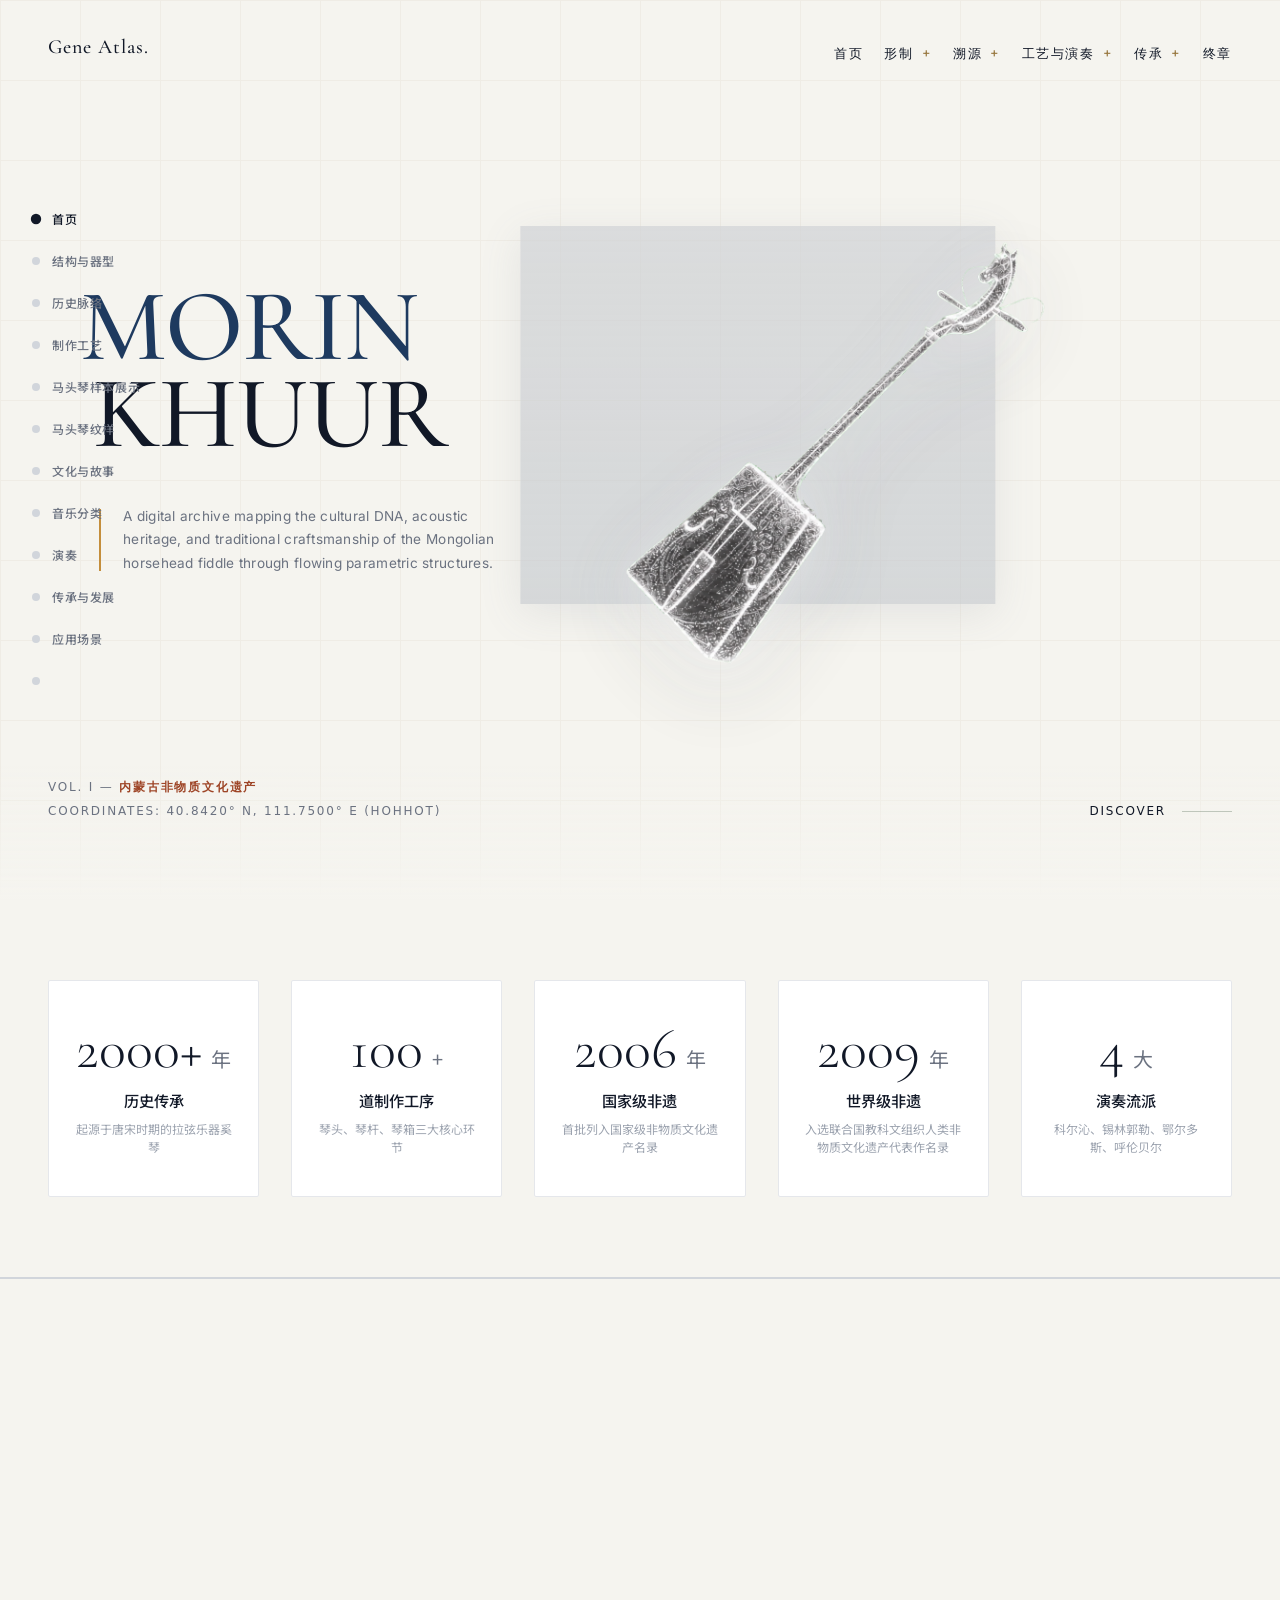
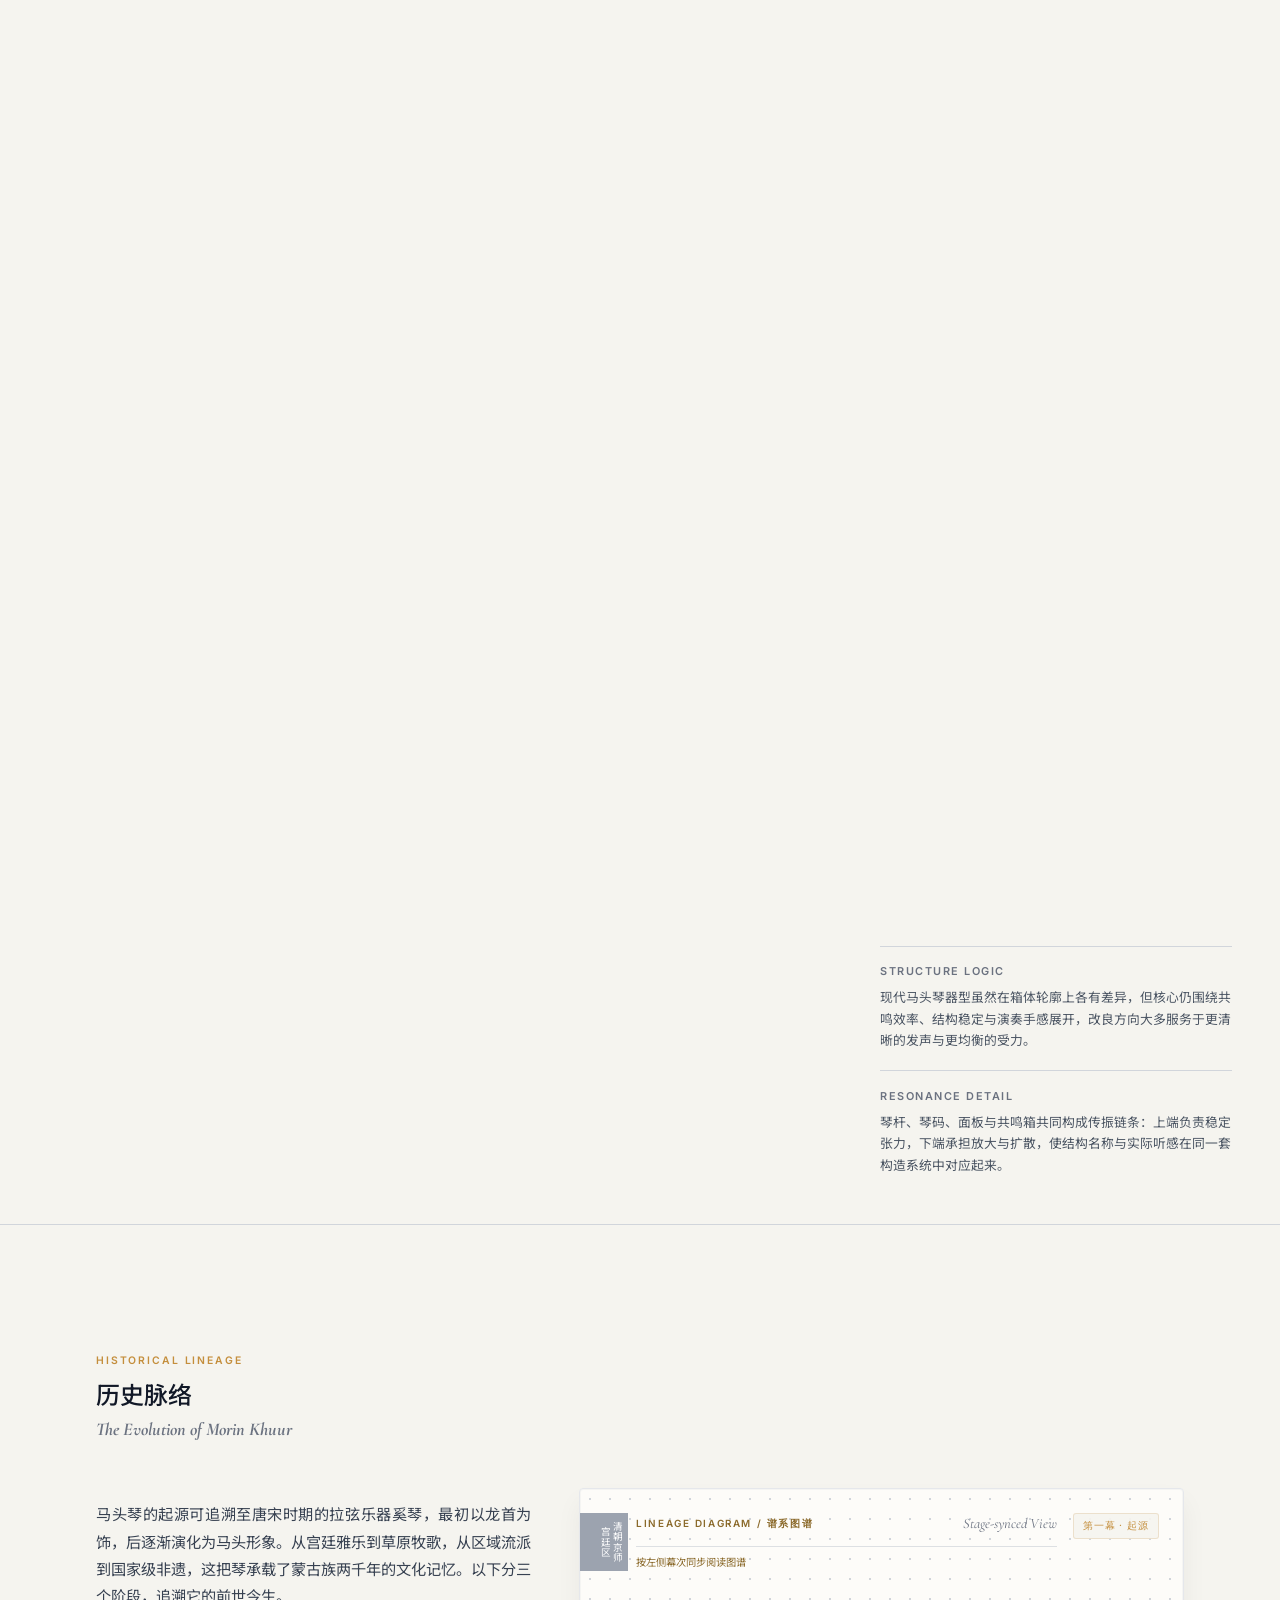
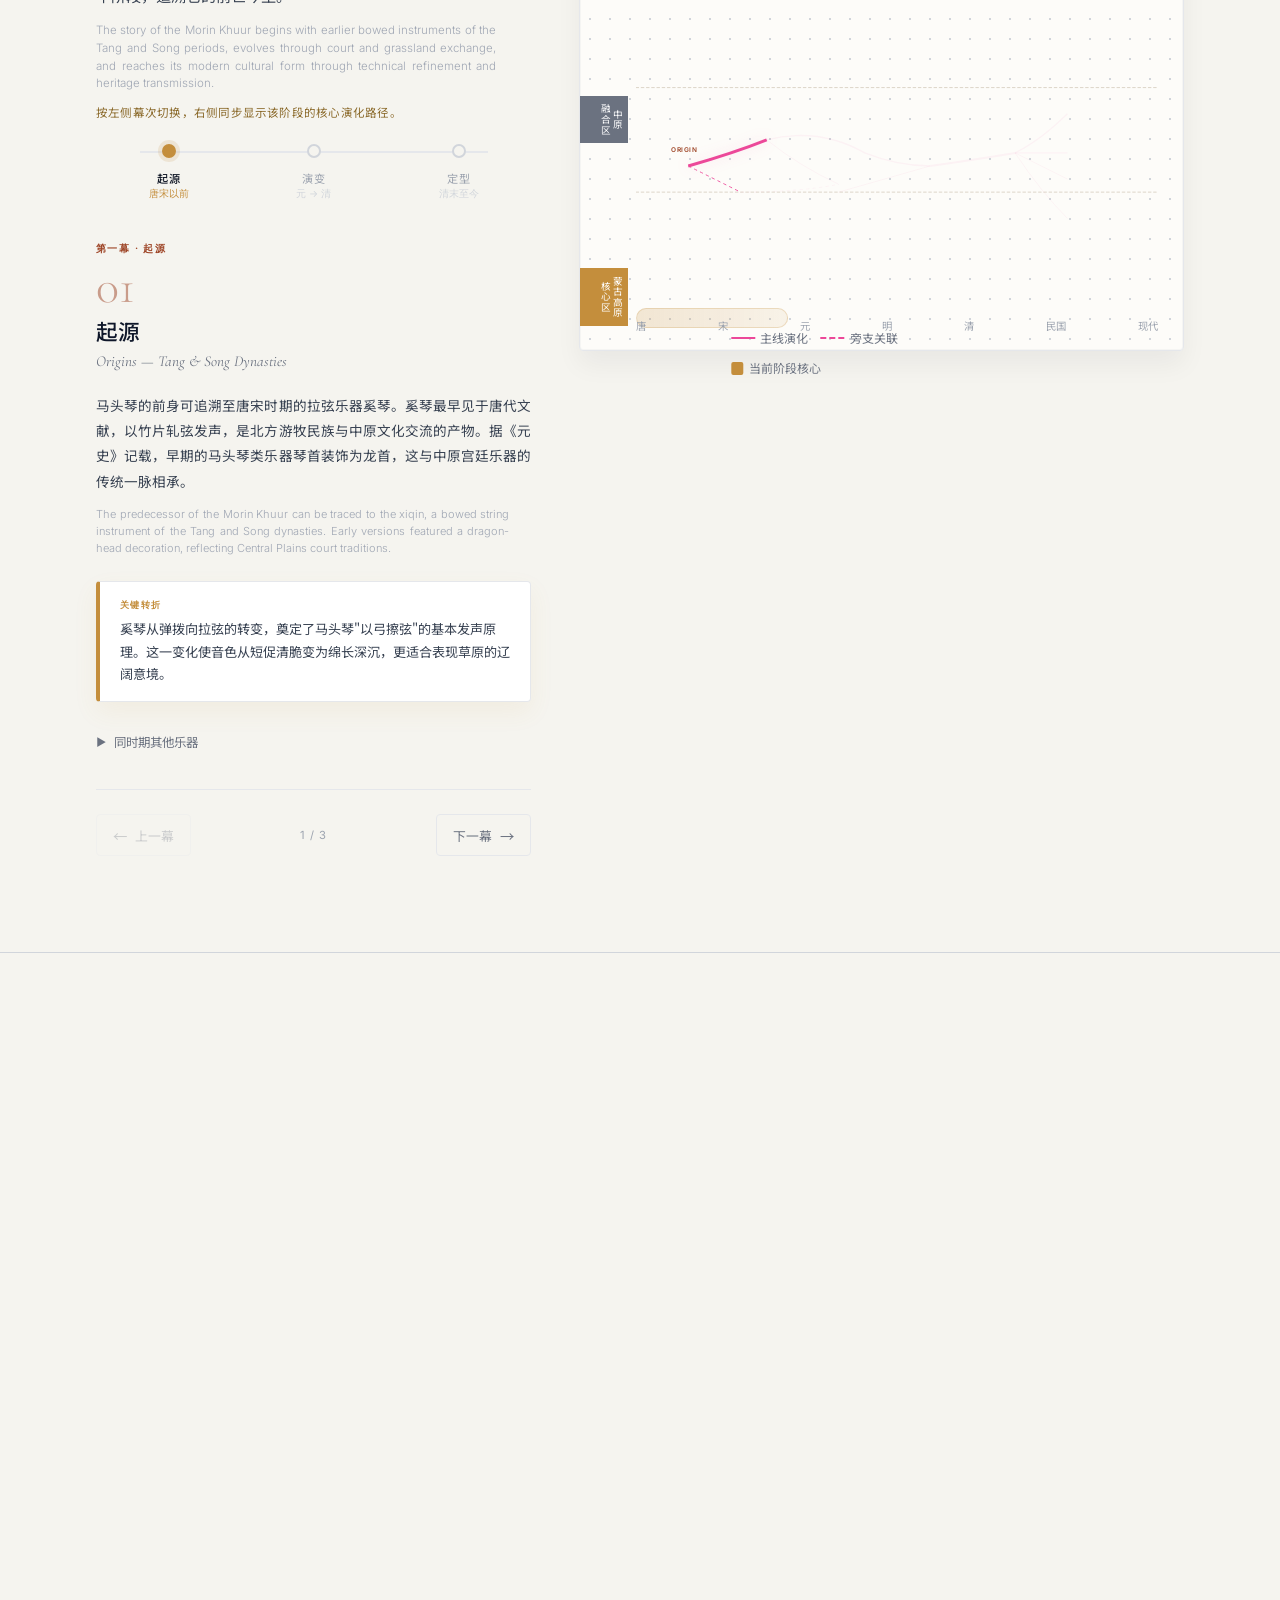
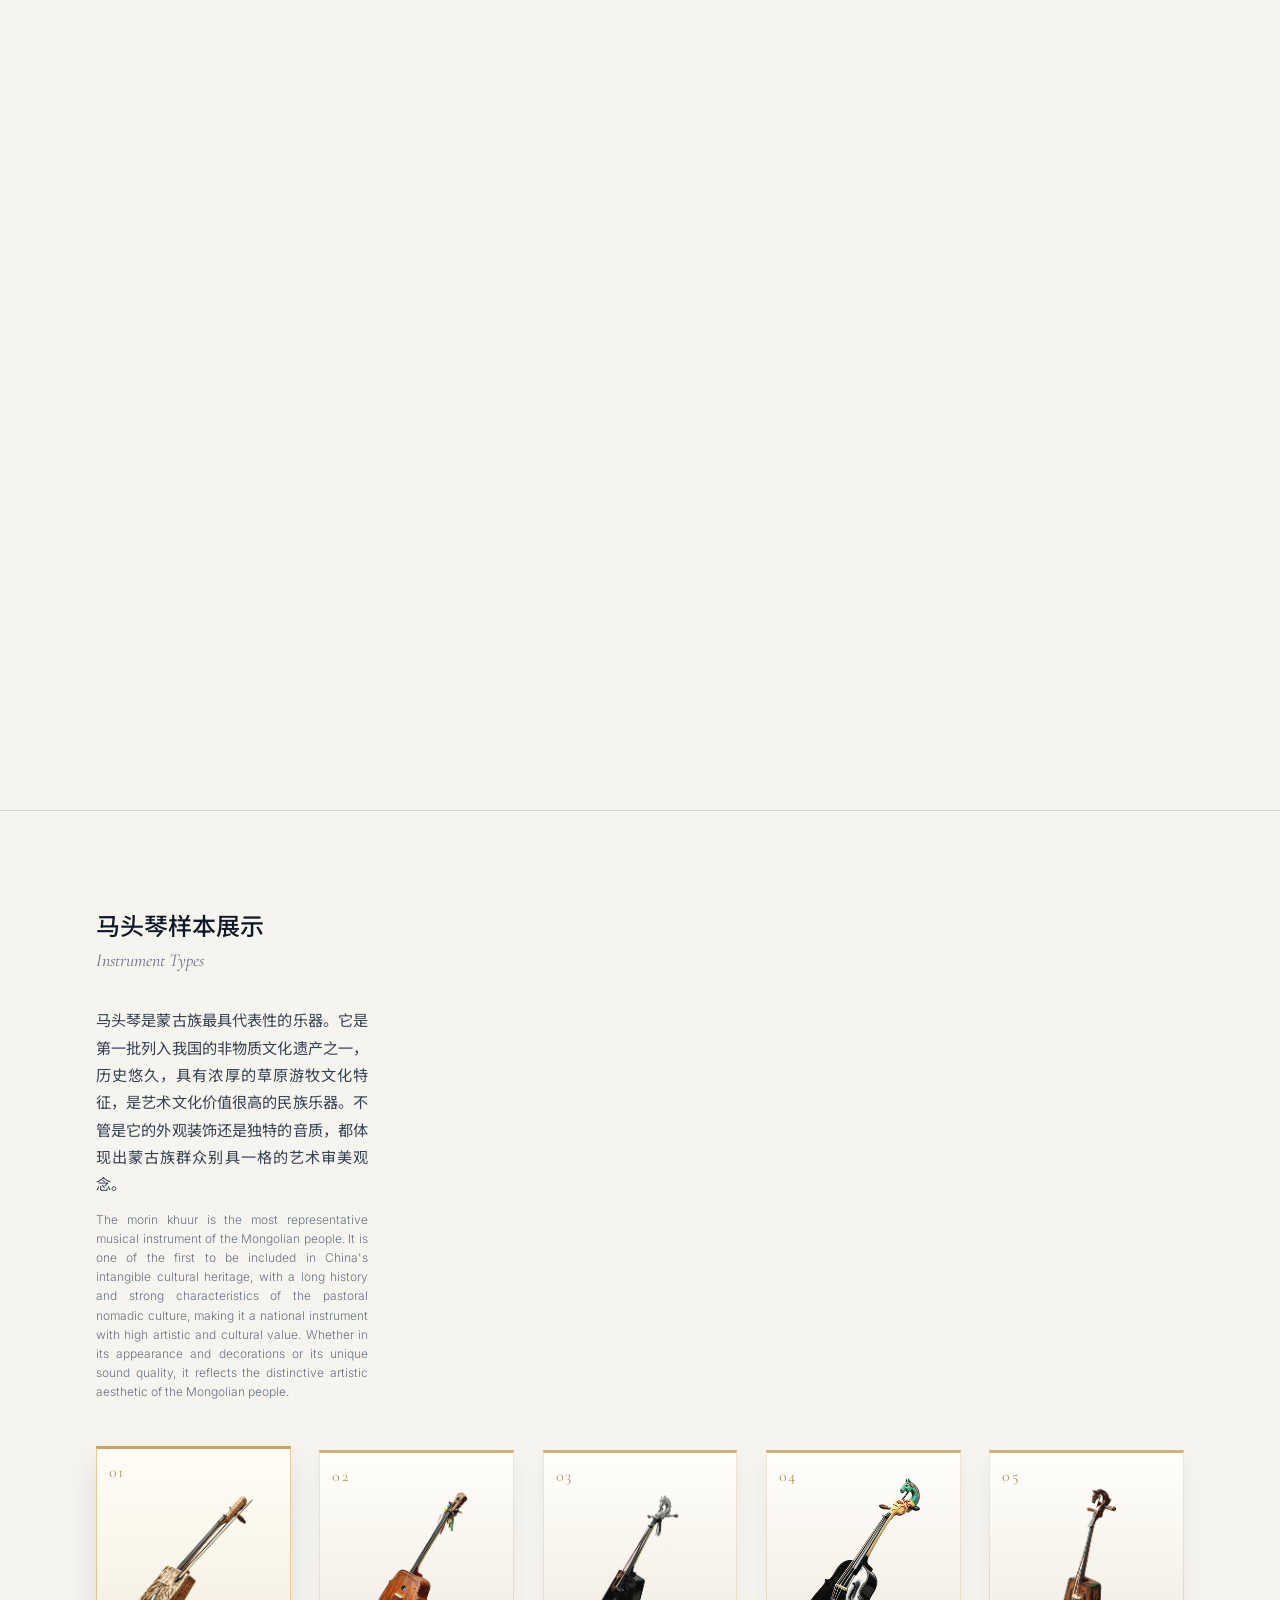
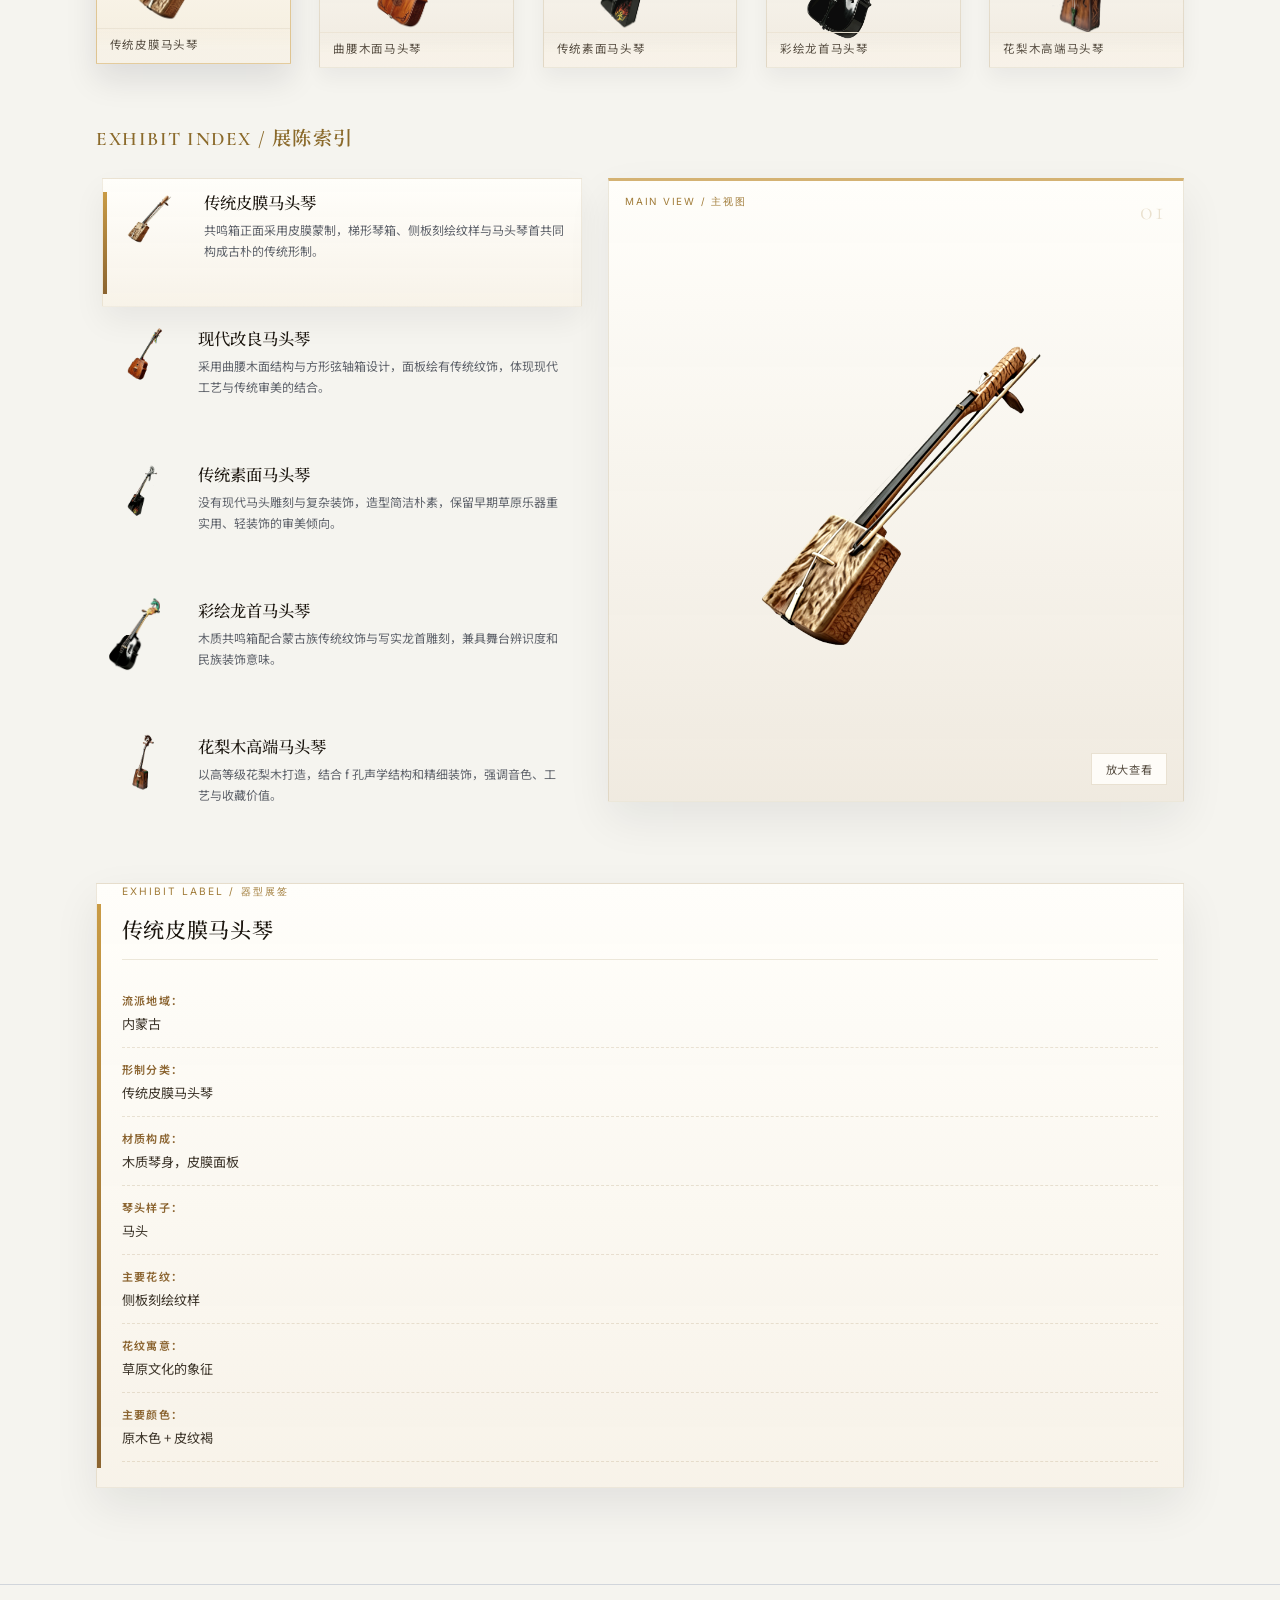
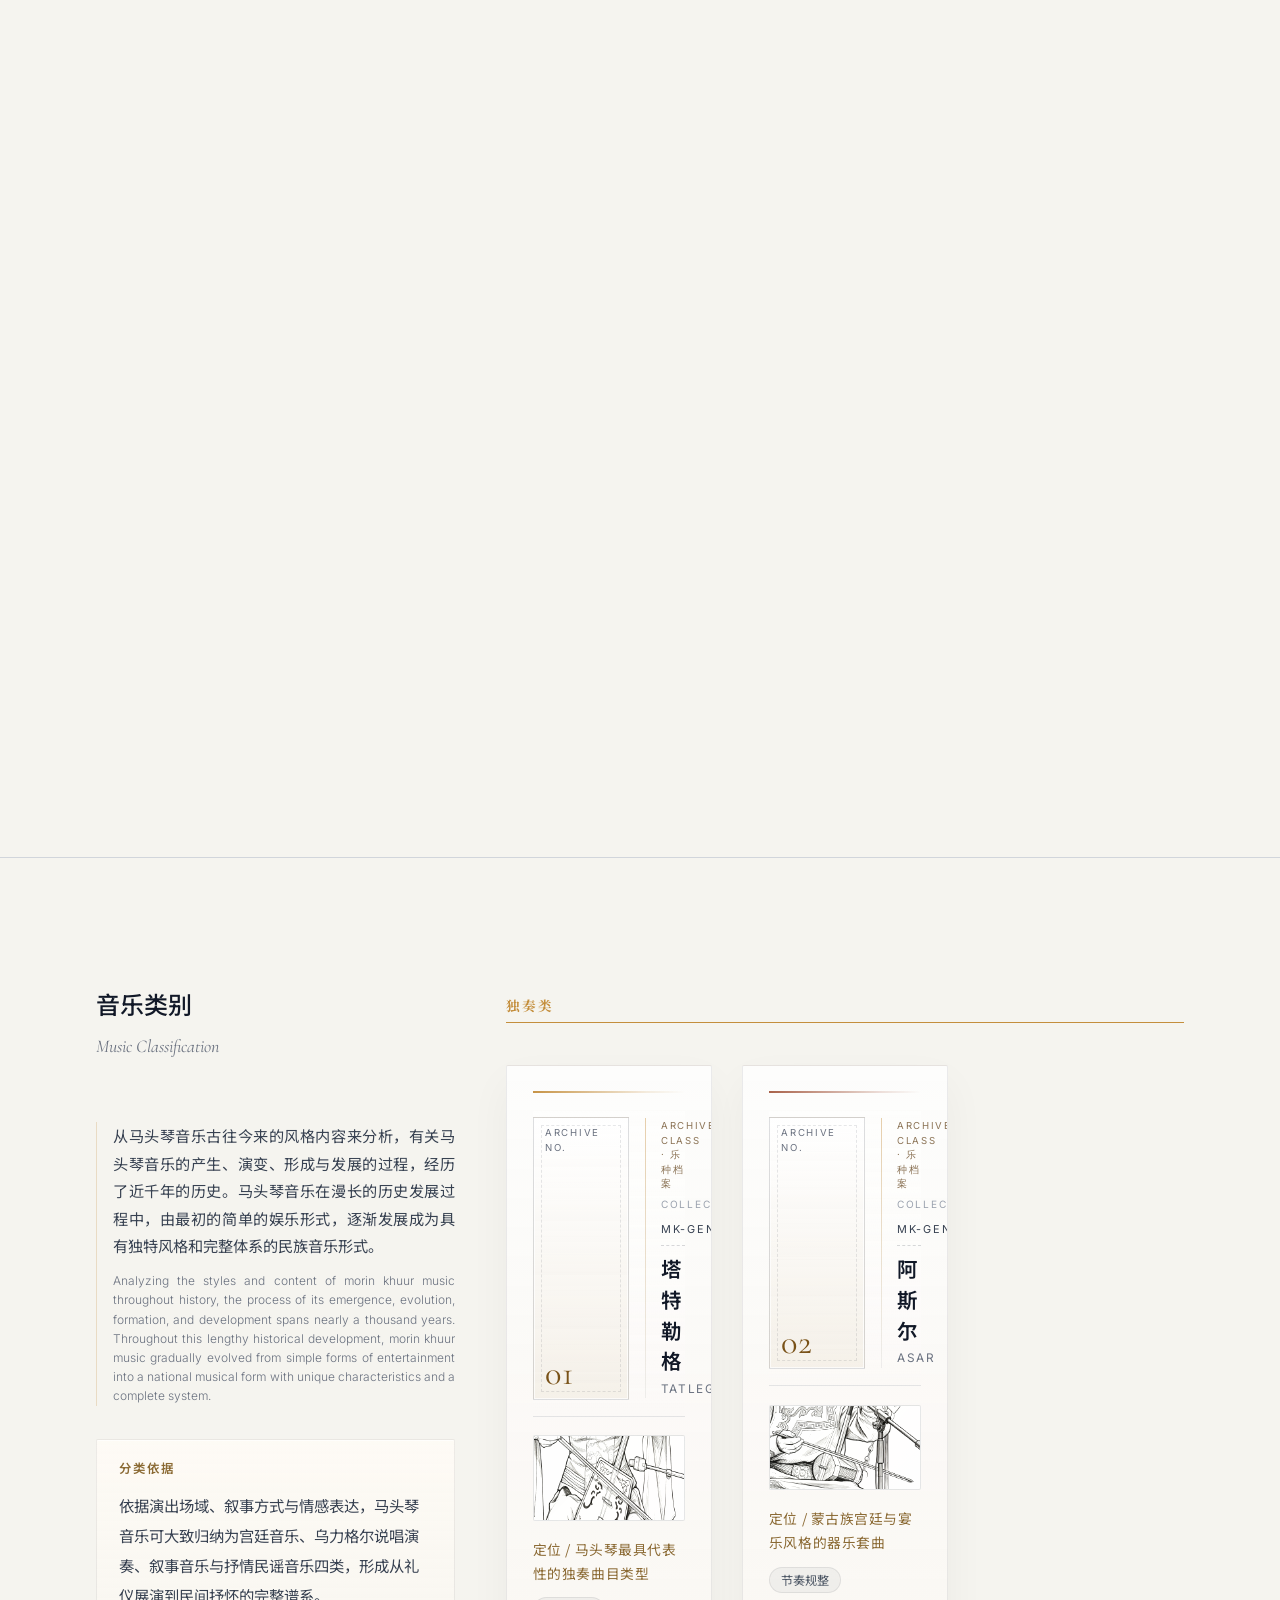
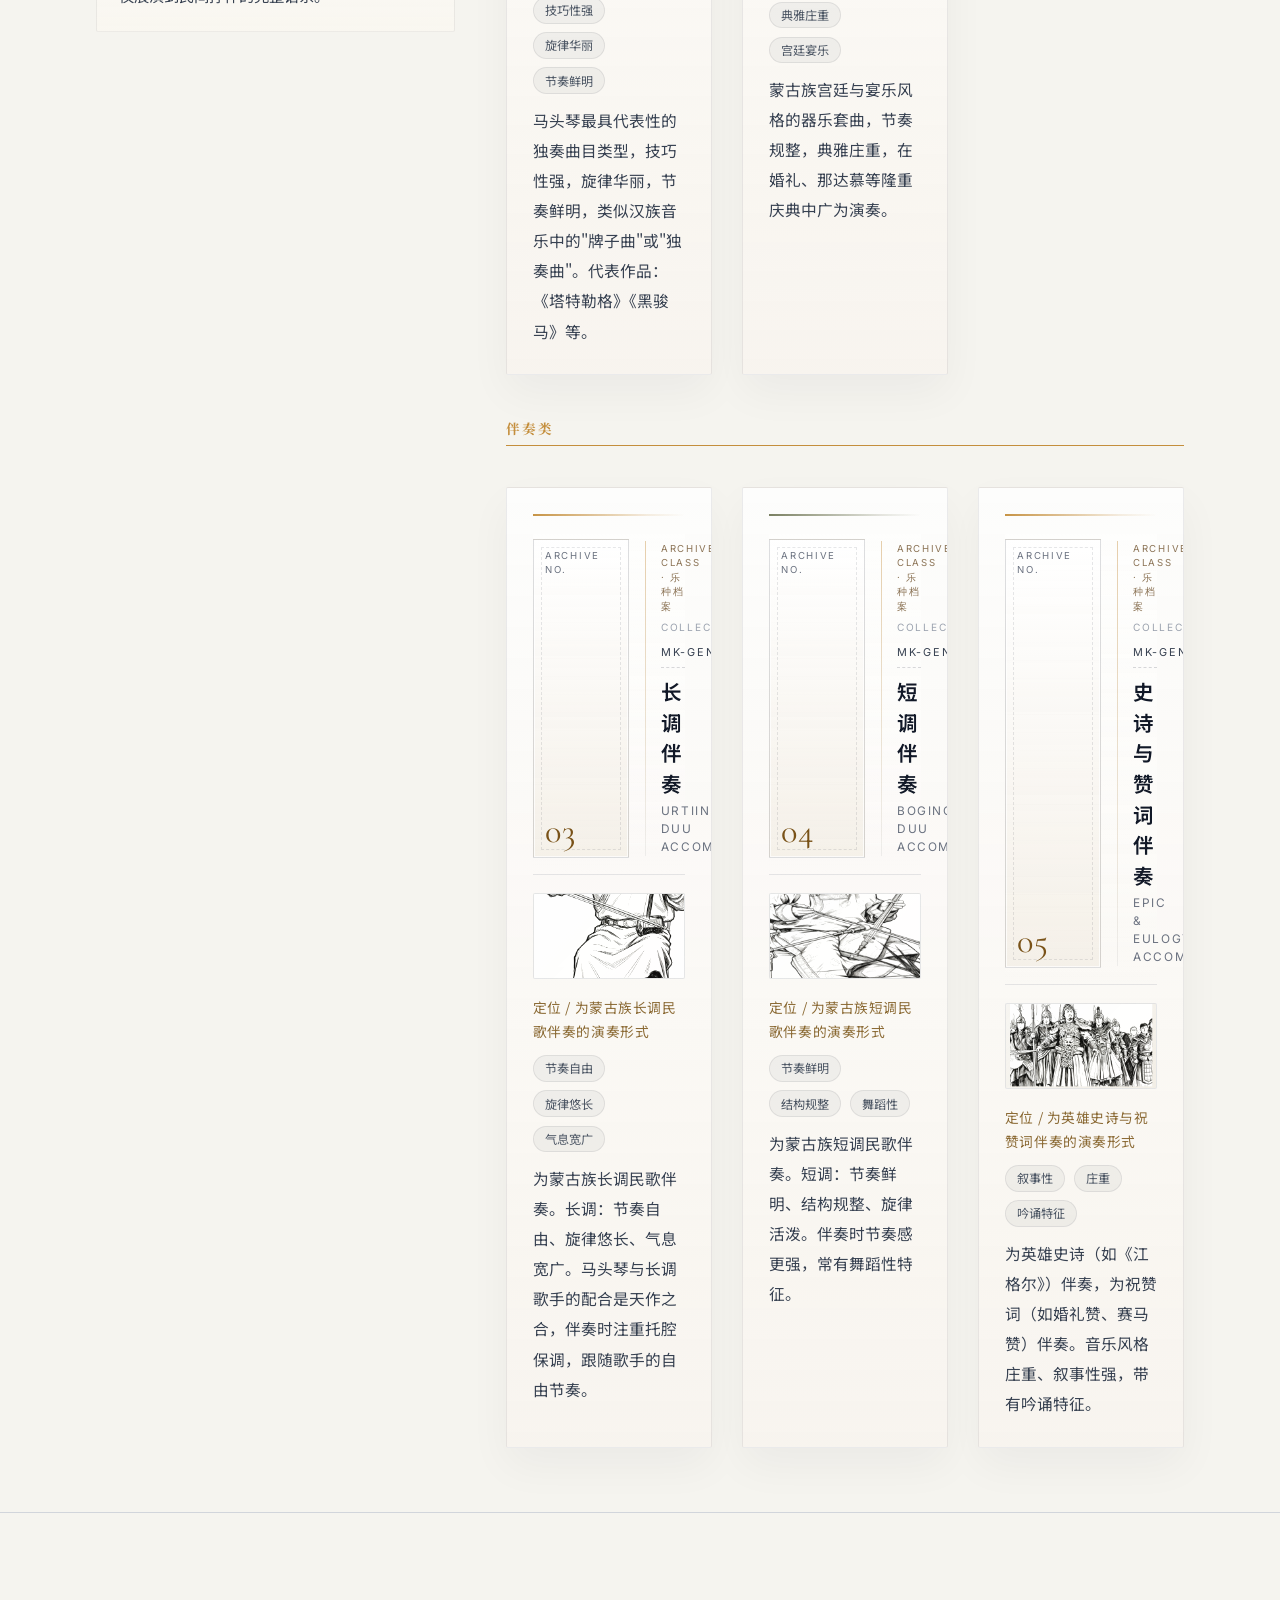
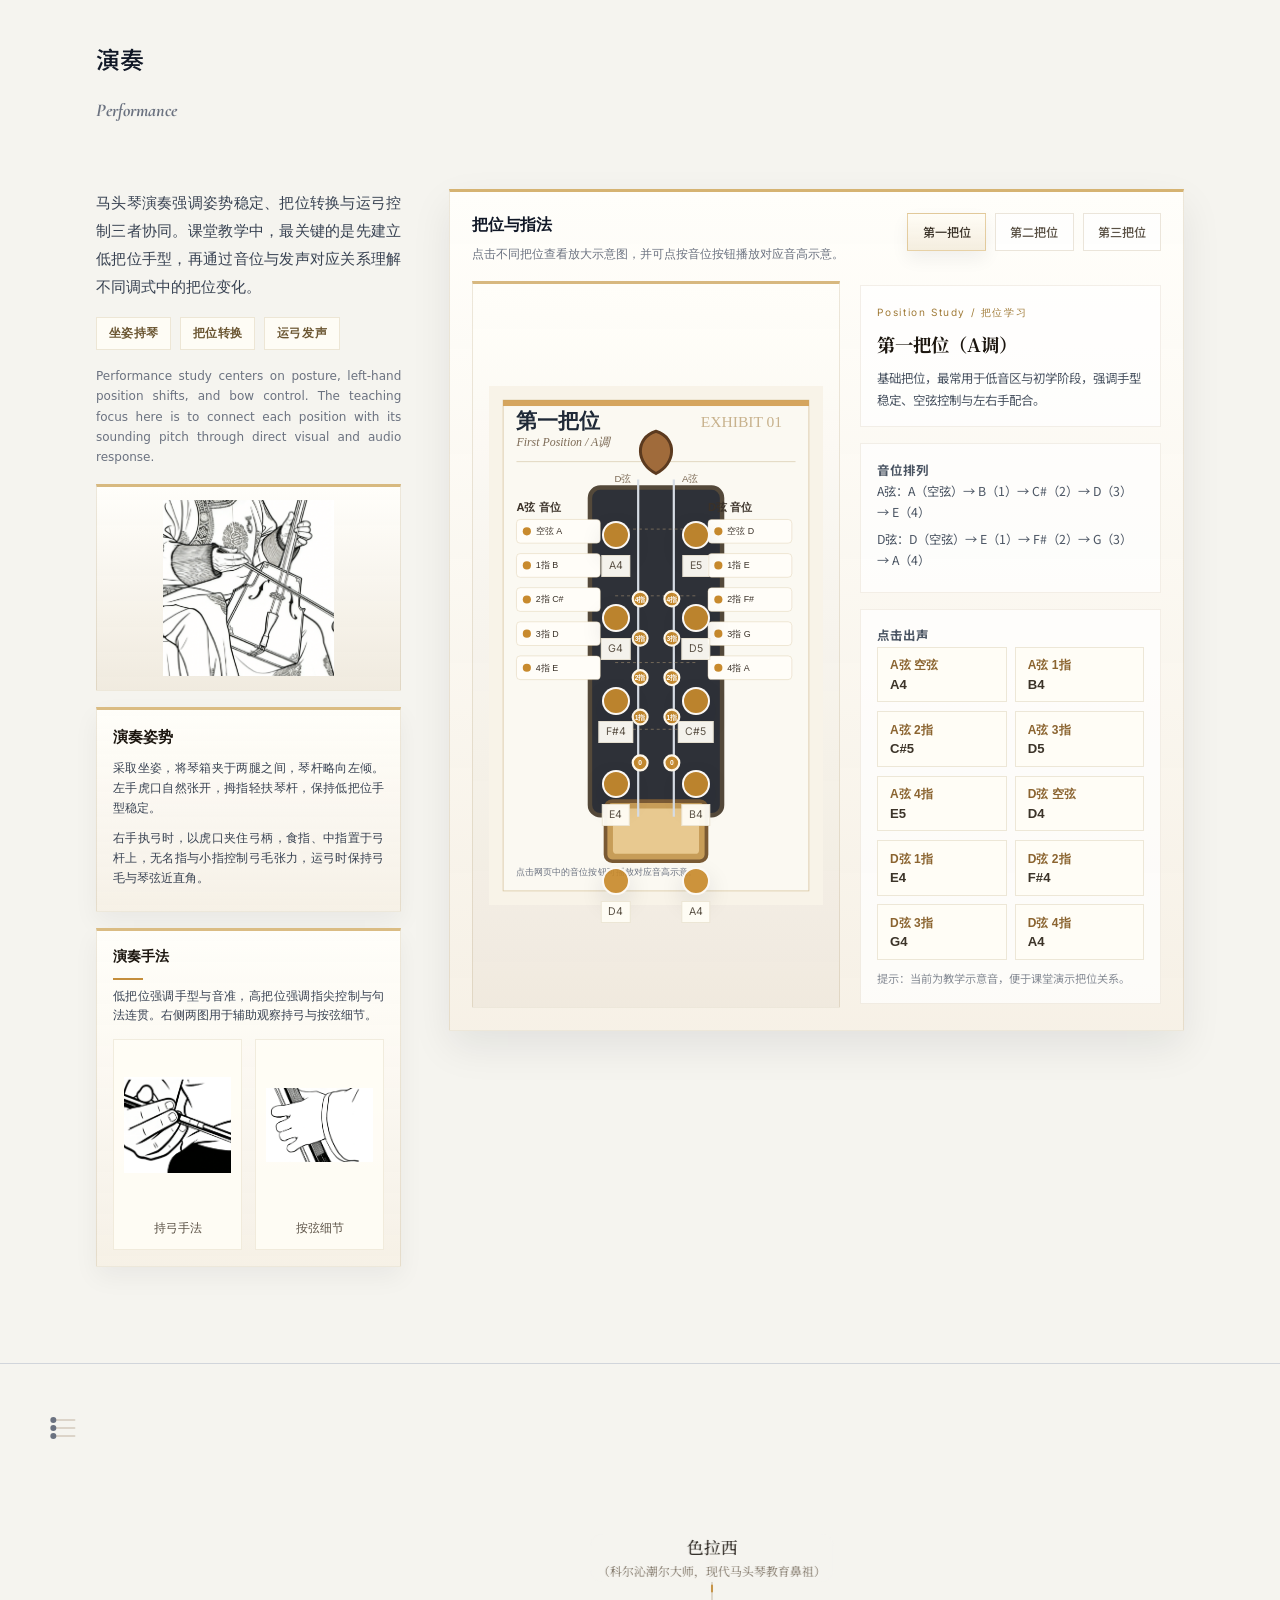
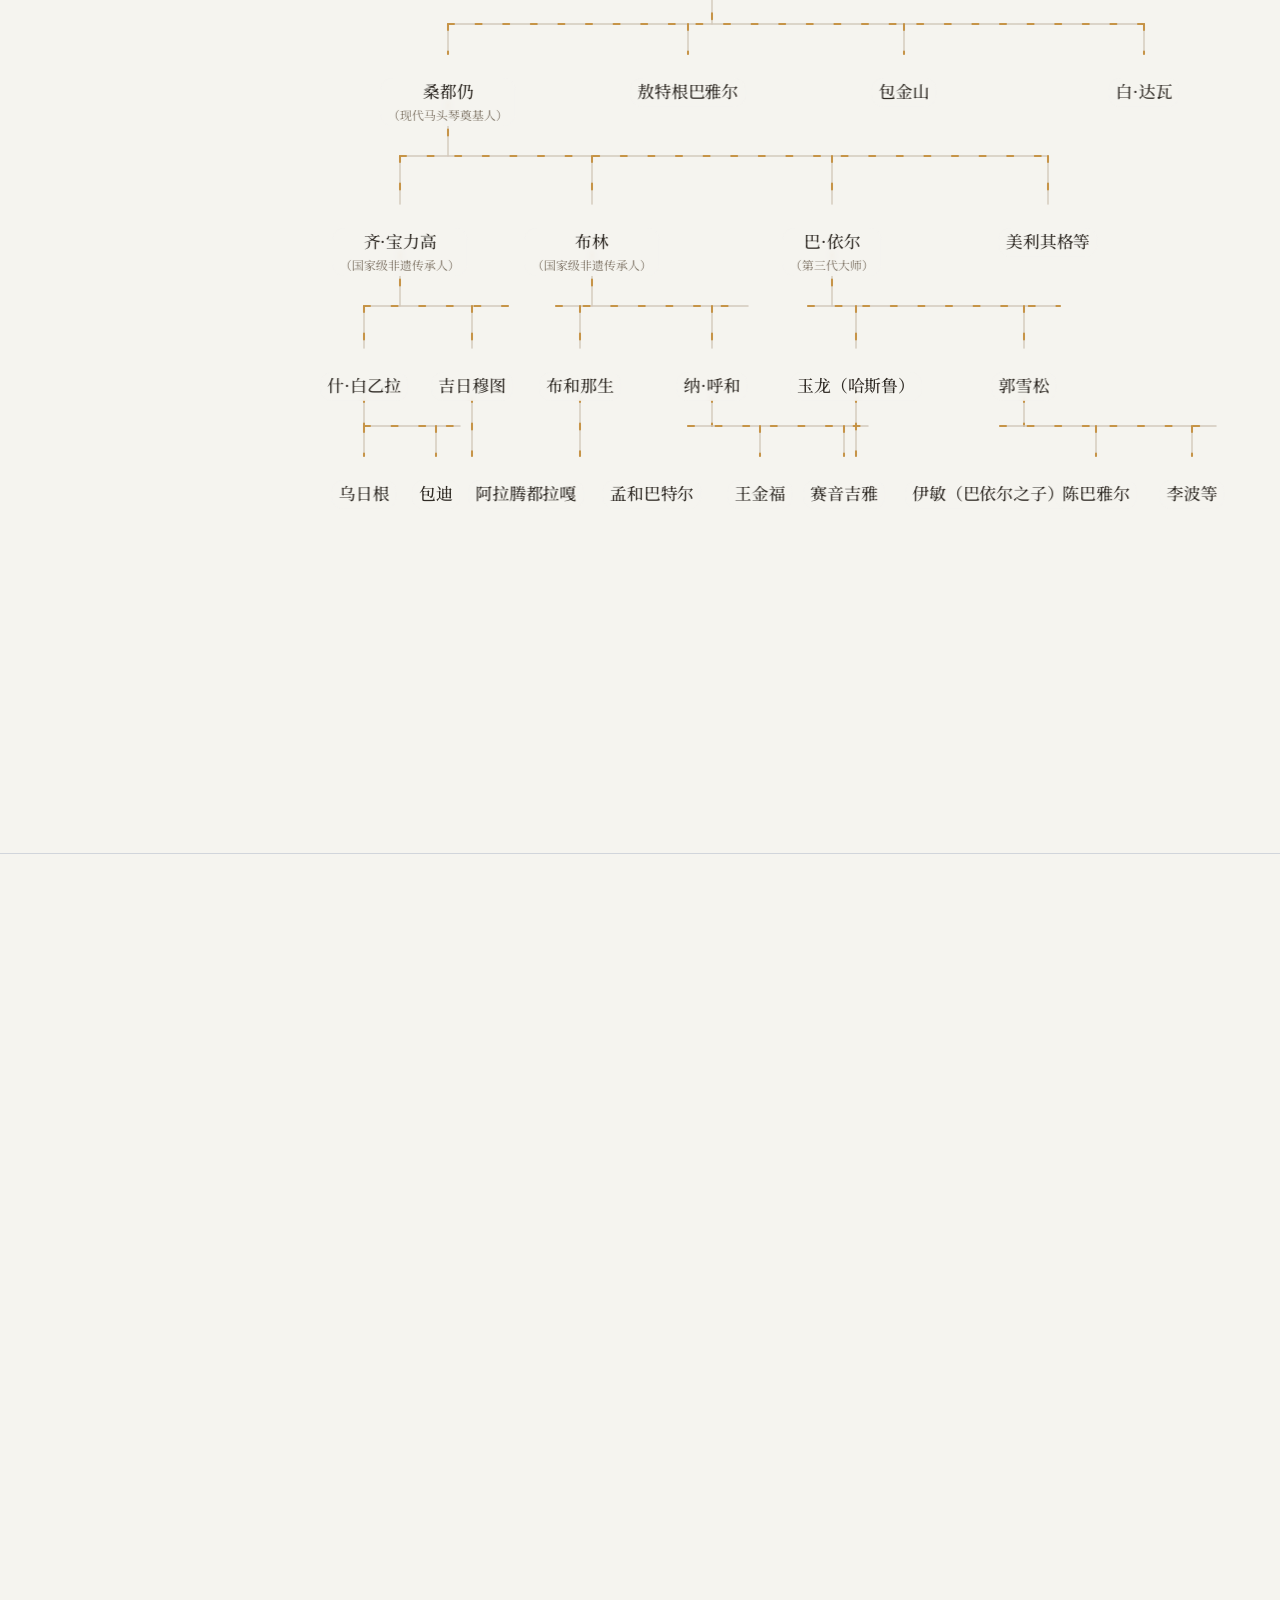
==== index.html @ 9be85207 "fix hash navigation for mobile and GitHub Pages" ====
<!DOCTYPE html>
<html lang="zh-CN">
<head>
    <meta charset="UTF-8">
    <meta name="viewport" content="width=1440">
    <title>Gene Atlas: Morin Khuur</title>
    
    <link rel="preconnect" href="https://fonts.googleapis.com">
    <link rel="preconnect" href="https://fonts.gstatic.com" crossorigin>
    <link href="https://fonts.googleapis.com/css2?family=Cormorant+Garamond:ital,wght@0,300;0,400;0,500;0,600;0,700;1,400&family=Noto+Sans+SC:wght@300;400;500;700&family=Inter:wght@300;400;500&display=swap" rel="stylesheet">
    <link href="https://fonts.googleapis.com/css2?family=Noto+Serif+SC:wght@400;600;700&display=swap" rel="stylesheet">
    
    <link rel="stylesheet" href="style.appfix.css?v=2">
    <link rel="stylesheet" href="css/patterns-section.css">
    <link rel="stylesheet" href="css/music-classification.css">
    <script src="https://d3js.org/d3.v7.min.js"></script>
</head>
<body>

    <!-- Grid Background Overlay -->
    <div class="grid-overlay"></div>

    <!-- Side Navigation -->
    <aside class="side-nav">
        <div class="side-nav-inner">
            <a href="#hero" class="side-link active" data-section="hero">
                <span class="side-dot"></span>
                <span class="side-label">首页</span>
            </a>
            <a href="#anatomy" class="side-link" data-section="anatomy">
                <span class="side-dot"></span>
                <span class="side-label">结构与器型</span>
            </a>
            <a href="#history" class="side-link" data-section="history">
                <span class="side-dot"></span>
                <span class="side-label">历史脉络</span>
            </a>
            <a href="#craftsmanship" class="side-link" data-section="craftsmanship">
                <span class="side-dot"></span>
                <span class="side-label">制作工艺</span>
            </a>
            <a href="#instrument-types" class="side-link" data-section="instrument-types">
                <span class="side-dot"></span>
                <span class="side-label">马头琴样本展示</span>
            </a>
            <a href="#patterns" class="side-link" data-section="patterns">
                <span class="side-dot"></span>
                <span class="side-label">马头琴纹样</span>
            </a>
            <a href="#culture" class="side-link" data-section="culture">
                <span class="side-dot"></span>
                <span class="side-label">文化与故事</span>
            </a>
            <a href="#music-classification" class="side-link" data-section="music-classification">
                <span class="side-dot"></span>
                <span class="side-label">音乐分类</span>
            </a>
            <a href="#performance" class="side-link" data-section="performance">
                <span class="side-dot"></span>
                <span class="side-label">演奏</span>
            </a>
            <a href="#heritage" class="side-link" data-section="heritage">
                <span class="side-dot"></span>
                <span class="side-label">传承与发展</span>
            </a>
            <a href="#application" class="side-link" data-section="application">
                <span class="side-dot"></span>
                <span class="side-label">应用场景</span>
            </a>
            <a href="#epilogue" class="side-link" data-section="epilogue">
                <span class="side-dot"></span>
                <span class="side-label">终章</span>
            </a>
        </div>
    </aside>

    <!-- Navigation -->
    <nav class="main-nav">
        <div class="nav-logo">Gene Atlas.</div>
        <div class="nav-links">
            <a href="#hero" class="nav-direct-link">首页</a>

            <div class="nav-group">
                <button class="nav-group-trigger" type="button">形制</button>
                <div class="nav-dropdown">
                    <a href="#anatomy">马头琴结构与器型</a>
                    <a href="#instrument-types">马头琴样本展示</a>
                    <a href="#patterns">马头琴纹样</a>
                </div>
            </div>

            <div class="nav-group">
                <button class="nav-group-trigger" type="button">溯源</button>
                <div class="nav-dropdown">
                    <a href="#history">历史脉络</a>
                    <a href="#culture">文化与故事</a>
                    <a href="#music-classification">音乐分类</a>
                </div>
            </div>

            <div class="nav-group">
                <button class="nav-group-trigger" type="button">工艺与演奏</button>
                <div class="nav-dropdown">
                    <a href="#craftsmanship">制作工艺</a>
                    <a href="#performance">演奏</a>
                </div>
            </div>

            <div class="nav-group">
                <button class="nav-group-trigger" type="button">传承</button>
                <div class="nav-dropdown">
                    <a href="#heritage">传承与发展</a>
                    <a href="#application">应用场景</a>
                </div>
            </div>

            <a href="#epilogue" class="nav-direct-link">终章</a>
        </div>
    </nav>

    <main>
        <!-- Hero Section (from v1) -->
        <section id="hero" class="hero-section">
            <div class="hero-bg">
                <div class="hero-image"></div>
            </div>
            
            <div class="hero-content">
                <div class="hero-main">
                    <div class="hero-text">
                        <h1 class="hero-title">MORIN<br><span>KHUUR</span></h1>
                        <div class="hero-subtitle">
                            <p>A digital archive mapping the cultural DNA, acoustic heritage, and traditional craftsmanship of the Mongolian horsehead fiddle through flowing parametric structures.</p>
                        </div>
                    </div>
                </div>
                
                <footer class="hero-footer">
                    <div class="hero-meta">
                        <span>Vol. I — <strong>内蒙古非物质文化遗产</strong></span>
                        <span>Coordinates: 40.8420° N, 111.7500° E (Hohhot)</span>
                    </div>
                    <div class="scroll-indicator">
                        <span class="scroll-text">Discover</span>
                        <div class="scroll-line"></div>
                    </div>
                </footer>
            </div>
        </section>

        <!-- Dashboard Section -->
        <section id="dashboard" class="dashboard-section">
            <div class="dashboard-grid">
                <div class="dashboard-card">
                    <span class="dash-number">2000+</span>
                    <span class="dash-unit">年</span>
                    <span class="dash-label">历史传承</span>
                    <p class="dash-desc">起源于唐宋时期的拉弦乐器奚琴</p>
                </div>
                <div class="dashboard-card">
                    <span class="dash-number">100</span>
                    <span class="dash-unit">+</span>
                    <span class="dash-label">道制作工序</span>
                    <p class="dash-desc">琴头、琴杆、琴箱三大核心环节</p>
                </div>
                <div class="dashboard-card">
                    <span class="dash-number">2006</span>
                    <span class="dash-unit">年</span>
                    <span class="dash-label">国家级非遗</span>
                    <p class="dash-desc">首批列入国家级非物质文化遗产名录</p>
                </div>
                <div class="dashboard-card">
                    <span class="dash-number">2009</span>
                    <span class="dash-unit">年</span>
                    <span class="dash-label">世界级非遗</span>
                    <p class="dash-desc">入选联合国教科文组织人类非物质文化遗产代表作名录</p>
                </div>
                <div class="dashboard-card">
                    <span class="dash-number">4</span>
                    <span class="dash-unit">大</span>
                    <span class="dash-label">演奏流派</span>
                    <p class="dash-desc">科尔沁、锡林郭勒、鄂尔多斯、呼伦贝尔</p>
                </div>
            </div>
        </section>

        <!-- Section Icon Component -->
        <!-- History Section -->
        <section id="history" class="content-section history-section">
            <div class="section-icon">
                <svg width="32" height="32" viewBox="0 0 24 24" fill="none" stroke="#6B7280" stroke-width="1.5" stroke-linecap="square">
                    <line x1="4" y1="6" x2="20" y2="6"/><line x1="4" y1="12" x2="20" y2="12"/><line x1="4" y1="18" x2="20" y2="18"/>
                    <circle cx="8" cy="6" r="2" fill="#F5F4EF"/><circle cx="16" cy="12" r="2" fill="#F5F4EF"/><circle cx="8" cy="18" r="2" fill="#F5F4EF"/>
                </svg>
            </div>
            <div class="section-body history-section-body history-section-body--split">
                <div class="history-module history-module--split">
                    <div class="main-layout history-main-layout">
                        <div class="narrative-col history-narrative-col">
                                <div class="history-copy-head">
                                    <div class="history-header-label">Historical Lineage</div>
                                    <h2 class="section-title-zh">历史脉络</h2>
                                    <h3 class="section-title-en">The Evolution of Morin Khuur</h3>
                                    <div class="divider"></div>
                                    <div class="bilingual-block">
                                        <p class="zh">马头琴的起源可追溯至唐宋时期的拉弦乐器奚琴，最初以龙首为饰，后逐渐演化为马头形象。从宫廷雅乐到草原牧歌，从区域流派到国家级非遗，这把琴承载了蒙古族两千年的文化记忆。以下分三个阶段，追溯它的前世今生。</p>
                                        <p class="en">The story of the Morin Khuur begins with earlier bowed instruments of the Tang and Song periods, evolves through court and grassland exchange, and reaches its modern cultural form through technical refinement and heritage transmission.</p>
                                    </div>
                                    <p class="history-reading-note">按左侧幕次切换，右侧同步显示该阶段的核心演化路径。</p>
                                </div>

                                <div class="progress-bar history-progress-bar">
                                    <div class="progress-line"><div class="progress-line-fill" id="historyProgressFill"></div></div>
                                    <button class="progress-step active" type="button" data-history-step="0">
                                        <div class="dot"></div>
                                        <div class="step-label">起源</div>
                                        <div class="step-era">唐宋以前</div>
                                    </button>
                                    <button class="progress-step" type="button" data-history-step="1">
                                        <div class="dot"></div>
                                        <div class="step-label">演变</div>
                                        <div class="step-era">元 → 清</div>
                                    </button>
                                    <button class="progress-step" type="button" data-history-step="2">
                                        <div class="dot"></div>
                                        <div class="step-label">定型</div>
                                        <div class="step-era">清末至今</div>
                                    </button>
                                </div>

                                <div class="act-container">
                                    <div class="act visible" data-history-act="0">
                                        <div class="act-kicker">第一幕 · 起源</div>
                                        <div class="act-number">01</div>
                                        <div class="act-title">起源</div>
                                        <div class="act-title-en">Origins — Tang & Song Dynasties</div>
                                        <div class="act-body">马头琴的前身可追溯至唐宋时期的拉弦乐器奚琴。奚琴最早见于唐代文献，以竹片轧弦发声，是北方游牧民族与中原文化交流的产物。据《元史》记载，早期的马头琴类乐器琴首装饰为龙首，这与中原宫廷乐器的传统一脉相承。</div>
                                        <div class="act-body-en">The predecessor of the Morin Khuur can be traced to the xiqin, a bowed string instrument of the Tang and Song dynasties. Early versions featured a dragon-head decoration, reflecting Central Plains court traditions.</div>
                                        <div class="key-moment">
                                            <div class="km-label">关键转折</div>
                                            <div class="km-text">奚琴从弹拨向拉弦的转变，奠定了马头琴"以弓擦弦"的基本发声原理。这一变化使音色从短促清脆变为绵长深沉，更适合表现草原的辽阔意境。</div>
                                        </div>
                                        <div class="branches">
                                            <button class="branch-toggle" type="button" data-branch-toggle>
                                                <span class="arrow">▶</span> 同时期其他乐器
                                            </button>
                                            <div class="branch-list">
                                                <div class="branch-item">
                                                    <div class="branch-item-head">
                                                        <span class="bi-name">托布秀尔</span>
                                                        <span class="bi-era">弹拨乐器</span>
                                                    </div>
                                                    <div class="bi-desc">蒙古族传统弹拨乐器，两弦，音箱呈方形，常用于伴奏说唱艺术。</div>
                                                </div>
                                            </div>
                                        </div>
                                    </div>

                                    <div class="act" data-history-act="1">
                                        <div class="act-kicker">第二幕 · 演变</div>
                                        <div class="act-number">02</div>
                                        <div class="act-title">演变</div>
                                        <div class="act-title-en">Transformation — Yuan to Qing</div>
                                        <div class="act-body">元代时，马头琴的前身"火不思"已经出现，这是一种四弦弹拨乐器，流行于蒙古宫廷。至明清时期，拉弦乐器"潮尔"在蒙古草原广泛流传，琴首装饰逐渐从龙首演变为马头，这一变化反映了蒙古族对马的深厚感情从宫廷符号转向草原信仰。</div>
                                        <div class="act-body-en">By the Yuan dynasty, the "huobusi" had emerged. During the Ming-Qing period, the bowed "chaor" spread across the grasslands, and the dragon-head decoration gradually transformed into a horse head.</div>
                                        <div class="key-moment">
                                            <div class="km-label">关键转折</div>
                                            <div class="km-text">龙首变马头，这不是简单的装饰替换，而是文化认同的转变。龙是中原皇权的象征，马是蒙古族生命的一部分。琴首的更迭，标志着这件乐器从"宫廷礼器"走向"草原之魂"。</div>
                                        </div>
                                        <div class="branches">
                                            <button class="branch-toggle" type="button" data-branch-toggle>
                                                <span class="arrow">▶</span> 元明清时期相关乐器
                                            </button>
                                            <div class="branch-list">
                                                <div class="branch-item">
                                                    <div class="branch-item-head">
                                                        <span class="bi-name">火不思</span>
                                                        <span class="bi-era">元代 · 弹拨</span>
                                                    </div>
                                                    <div class="bi-desc">四弦弹拨乐器，梨形音箱，流行于元代蒙古宫廷。后传入中原，清代被收入宫廷乐器编制。</div>
                                                </div>
                                                <div class="branch-item">
                                                    <div class="branch-item-head">
                                                        <span class="bi-name">潮尔</span>
                                                        <span class="bi-era">明清 · 拉弦</span>
                                                    </div>
                                                    <div class="bi-desc">双弦拉弦乐器，是马头琴最直接的前身。"潮尔"也是马头琴在清代的名称。</div>
                                                </div>
                                                <div class="branch-item">
                                                    <div class="branch-item-head">
                                                        <span class="bi-name">胡琴</span>
                                                        <span class="bi-era">唐宋 · 拉弦</span>
                                                    </div>
                                                    <div class="bi-desc">北方游牧民族的拉弦乐器泛称，与奚琴并行发展。</div>
                                                </div>
                                            </div>
                                        </div>
                                    </div>

                                    <div class="act" data-history-act="2">
                                        <div class="act-kicker">第三幕 · 定型</div>
                                        <div class="act-number">03</div>
                                        <div class="act-title">定型</div>
                                        <div class="act-title-en">Standardization — Late Qing to Present</div>
                                        <div class="act-body">清末至民国时期，马头琴的形制逐渐固定。色拉西（1887—1968）将民间散落的演奏技法加以整理，培养了巴拉干、桑都仍等弟子，奠定了现代马头琴艺术的基础。1949年后，马头琴经历了从两弦到四弦的技术革新。</div>
                                        <div class="act-body-en">From the late Qing to the Republic, the form gradually stabilized. Serashi organized scattered folk techniques. In 2006, it was inscribed on China's first National Intangible Cultural Heritage list.</div>
                                        <div class="key-moment">
                                            <div class="km-label">里程碑</div>
                                            <div class="km-text">2006年列入首批国家级非遗名录。2008年北京奥运会开幕式演奏。2009年入选联合国教科文组织"人类非物质文化遗产代表作名录"。</div>
                                        </div>
                                        <div class="history-subpanel">
                                            <div class="history-subpanel-label">当代表达 / Contemporary Lineages</div>
                                            <p class="history-subpanel-text">在完成现代定型之后，马头琴逐步形成更加清晰的区域演奏传统，并在舞台化、学院化与国际传播中持续扩展其表现边界。</p>
                                        </div>
                                        <div class="branches">
                                            <button class="branch-toggle" type="button" data-branch-toggle>
                                                <span class="arrow">▶</span> 四大演奏流派
                                            </button>
                                            <div class="branch-list">
                                                <div class="branch-item">
                                                    <div class="branch-item-head">
                                                        <span class="bi-name">科尔沁流派</span>
                                                        <span class="bi-era">东部</span>
                                                    </div>
                                                    <div class="bi-desc">音色深沉、技法古朴，以叙事性见长，代表人物色拉西。</div>
                                                </div>
                                                <div class="branch-item">
                                                    <div class="branch-item-head">
                                                        <span class="bi-name">锡林郭勒流派</span>
                                                        <span class="bi-era">中部</span>
                                                    </div>
                                                    <div class="bi-desc">音色宽广、旋律舒展，擅长表现草原的辽阔意境。</div>
                                                </div>
                                                <div class="branch-item">
                                                    <div class="branch-item-head">
                                                        <span class="bi-name">鄂尔多斯流派</span>
                                                        <span class="bi-era">西部</span>
                                                    </div>
                                                    <div class="bi-desc">节奏明快、技巧华丽，代表人物齐·宝力高。</div>
                                                </div>
                                                <div class="branch-item">
                                                    <div class="branch-item-head">
                                                        <span class="bi-name">呼伦贝尔流派</span>
                                                        <span class="bi-era">北部</span>
                                                    </div>
                                                    <div class="bi-desc">音色柔美、抒情细腻，受到布里亚特蒙古音乐影响。</div>
                                                </div>
                                            </div>
                                        </div>
                                    </div>
                                </div>

                                <div class="act-nav">
                                    <button class="act-nav-btn" id="historyPrevBtn" type="button" disabled>
                                        <span class="btn-arrow">←</span> 上一幕
                                    </button>
                                    <span class="act-nav-center" id="historyActCounter">1 / 3</span>
                                    <button class="act-nav-btn" id="historyNextBtn" type="button">
                                        下一幕 <span class="btn-arrow">→</span>
                                    </button>
                                </div>
                            </div>

                        <div class="chart-col history-chart-col">
                            <div class="chart-wrapper history-chart-wrapper">
                                    <div class="history-chart-header">
                                        <div class="history-chart-topline">
                                            <span class="history-chart-kicker">Lineage Diagram / 谱系图谱</span>
                                            <span class="history-chart-mode">Stage-synced View</span>
                                        </div>
                                        <div class="chart-act-indicator"><span id="historyChartActLabel">第一幕 · 起源</span></div>
                                        <div class="history-chart-note">按左侧幕次同步阅读图谱</div>
                                    </div>
                                    <div class="region-labels">
                                        <span class="region-label rl-court">清朝京师<br>宫廷区</span>
                                        <span class="region-label rl-mixed">中原<br>融合区</span>
                                        <span class="region-label rl-core">蒙古高原<br>核心区</span>
                                    </div>
                                    <div class="chart-legend">
                                        <span><i class="legend-line legend-line-solid"></i>主线演化</span>
                                        <span><i class="legend-line legend-line-dashed"></i>旁支关联</span>
                                        <span><i class="legend-chip"></i>当前阶段核心</span>
                                    </div>
                                    <svg class="evolution-chart" viewBox="0 0 800 480" id="historyEvolutionChart">
                                        <line x1="0" y1="160" x2="800" y2="160" stroke="#E5E7EB" stroke-width="1" stroke-dasharray="4,4" class="grid-line"/>
                                        <line x1="0" y1="320" x2="800" y2="320" stroke="#E5E7EB" stroke-width="1" stroke-dasharray="4,4" class="grid-line"/>
                                        <path class="curve main-line" data-act="0" d="M 80 280 Q 150 260 200 240" fill="none" stroke="#EC4899" stroke-width="2"/>
                                        <path class="curve" data-act="0" d="M 80 280 Q 120 300 160 320" fill="none" stroke="#EC4899" stroke-width="1.5" stroke-dasharray="5,5"/>
                                        <path class="curve main-line" data-act="1" d="M 200 240 Q 280 220 350 260" fill="none" stroke="#EC4899" stroke-width="2"/>
                                        <path class="curve" data-act="1" d="M 200 240 Q 250 280 310 308" fill="none" stroke="#EC4899" stroke-width="1.5"/>
                                        <path class="curve" data-act="1" d="M 160 320 Q 250 320 310 308" fill="none" stroke="#EC4899" stroke-width="1.5" stroke-dasharray="5,5"/>
                                        <path class="curve main-line" data-act="1" d="M 350 260 Q 400 280 450 280" fill="none" stroke="#EC4899" stroke-width="2"/>
                                        <path class="curve" data-act="1" d="M 310 320 Q 380 300 450 280" fill="none" stroke="#EC4899" stroke-width="1.5"/>
                                        <path class="curve main-line" data-act="2" d="M 450 280 Q 520 270 580 260" fill="none" stroke="#EC4899" stroke-width="3"/>
                                        <path class="curve" data-act="2" d="M 580 260 Q 620 240 660 200" fill="none" stroke="#EC4899" stroke-width="2"/>
                                        <path class="curve" data-act="2" d="M 580 260 Q 620 280 660 300" fill="none" stroke="#EC4899" stroke-width="1.5"/>
                                        <path class="curve" data-act="2" d="M 580 260 Q 620 260 660 260" fill="none" stroke="#EC4899" stroke-width="2"/>
                                        <path class="curve" data-act="2" d="M 580 260 Q 620 320 660 360" fill="none" stroke="#EC4899" stroke-width="1.5"/>
                                        <g class="inst-tag tier-core" data-act="0" data-name="xiqin" data-note="起点：唐宋时期的拉弦乐器奚琴，被视为马头琴的远源。"><rect x="30" y="268" width="60" height="24" rx="3" class="tag-bg tag-main"/><text x="60" y="284" text-anchor="middle" class="tag-text tag-main-text">奚琴</text></g>
                                        <g class="inst-tag tier-core" data-act="1" data-name="huobusi" data-note="元代四弦弹拨乐器，流行于蒙古宫廷。"><rect x="168" y="226" width="64" height="24" rx="3" class="tag-bg tag-main"/><text x="200" y="242" text-anchor="middle" class="tag-text tag-main-text">火不思</text></g>
                                        <g class="inst-tag tier-related" data-act="1" data-name="hule" data-note="北方游牧民族拉弦乐器的泛称，与奚琴并行发展。"><rect x="128" y="308" width="64" height="24" rx="3" class="tag-bg"/><text x="160" y="324" text-anchor="middle" class="tag-text">胡琴</text></g>
                                        <g class="inst-tag tier-related" data-act="1" data-name="maweihu" data-note="体现马尾弦传统与草原演奏系统的连接。"><rect x="288" y="200" width="80" height="24" rx="3" class="tag-bg"/><text x="328" y="216" text-anchor="middle" class="tag-text">马尾胡琴</text></g>
                                        <g class="inst-tag tier-core" data-act="1" data-name="choor" data-note="草原地区广泛流传的拉弦乐器，是马头琴的重要前身。"><rect x="310" y="308" width="80" height="24" rx="3" class="tag-bg tag-main"/><text x="350" y="324" text-anchor="middle" class="tag-text tag-main-text">潮尔</text></g>
                                        <g class="inst-tag tier-core" data-act="1" data-name="chaoer" data-note="清代对马头琴前身的常见称谓。"><rect x="418" y="268" width="64" height="24" rx="3" class="tag-bg tag-main"/><text x="450" y="284" text-anchor="middle" class="tag-text tag-main-text">潮尔</text></g>
                                        <g class="inst-tag tier-core" data-act="2" data-name="chaor" data-note="现代马头琴成形前的关键承接节点。"><rect x="540" y="248" width="80" height="24" rx="3" class="tag-bg tag-main"/><text x="580" y="264" text-anchor="middle" class="tag-text tag-main-text">潮尔</text></g>
                                        <g class="inst-tag tier-final" data-act="2" data-name="modern" data-note="两弦到四弦的技术革新后，形成当代舞台与教学体系中的现代马头琴。"><rect x="620" y="244" width="100" height="32" rx="3" class="tag-bg tag-final"/><text x="670" y="258" text-anchor="middle" class="tag-text tag-final-text">现代</text><text x="670" y="272" text-anchor="middle" class="tag-text tag-final-text">马头琴</text></g>
                                        <g class="inst-tag tier-branch" data-act="2" data-name="korqin" data-note="东部流派，音色深沉，叙事性强。"><rect x="628" y="188" width="80" height="24" rx="3" class="tag-bg tag-branch"/><text x="668" y="204" text-anchor="middle" class="tag-text">科尔沁流派</text></g>
                                        <g class="inst-tag tier-branch" data-act="2" data-name="xilingol" data-note="中部流派，旋律舒展，擅长表现草原辽阔感。"><rect x="628" y="288" width="80" height="24" rx="3" class="tag-bg tag-branch"/><text x="668" y="304" text-anchor="middle" class="tag-text">锡林郭勒</text></g>
                                        <g class="inst-tag tier-branch" data-act="2" data-name="ordos" data-note="西部流派，节奏明快，技巧华丽。"><rect x="628" y="348" width="80" height="24" rx="3" class="tag-bg tag-branch"/><text x="668" y="364" text-anchor="middle" class="tag-text">鄂尔多斯</text></g>
                                        <g class="inst-tag tier-branch" data-act="2" data-name="hulunbuir" data-note="北部流派，音色柔美，抒情细腻。"><rect x="628" y="148" width="80" height="24" rx="3" class="tag-bg tag-branch"/><text x="668" y="164" text-anchor="middle" class="tag-text">呼伦贝尔</text></g>
                                        <g class="turn-marker" data-act="1"><circle cx="380" cy="170" r="24" fill="rgba(196, 142, 60, 0.08)" stroke="#C48E3C" stroke-width="2"/><text x="380" y="164" text-anchor="middle" fill="#9E4527" font-size="9" font-family="'Noto Sans SC', sans-serif">龙首 → 马头</text><text x="380" y="178" text-anchor="middle" fill="#C48E3C" font-size="6.5" font-family="'Inter', sans-serif">identity turn</text></g>
                                        <text x="54" y="258" class="chart-origin-label">Origin</text>
                                    </svg>
                                    <div class="chart-timeline">
                                        <div class="chart-timeline-band" id="historyTimelineBand"></div>
                                        <span>唐</span><span>宋</span><span>元</span><span>明</span><span>清</span><span>民国</span><span>现代</span>
                                    </div>
                                    <div class="chart-tooltip" id="historyChartTooltip"></div>
                            </div>
                        </div>
                    </div>
                </div>
            </div>
        </section>
        <section id="culture" class="content-section">
            <div class="section-icon">
                <svg width="32" height="32" viewBox="0 0 24 24" fill="none" stroke="#6B7280" stroke-width="1.5" stroke-linecap="square">
                    <line x1="4" y1="6" x2="20" y2="6"/><line x1="4" y1="12" x2="20" y2="12"/><line x1="4" y1="18" x2="20" y2="18"/>
                    <circle cx="4" cy="6" r="1.5" fill="#6B7280"/><circle cx="4" cy="12" r="1.5" fill="#6B7280"/><circle cx="4" cy="18" r="1.5" fill="#6B7280"/>
                </svg>
            </div>
            <div class="section-body">
                <div class="section-left">
                    <h2 class="section-title-zh">文化与故事</h2>
                    <h3 class="section-title-en">Culture & Stories</h3>
                    <div class="bilingual-block">
                        <p class="zh">拨动岁月的琴弦，解码马头琴的文化基因。从草原神话的悠远回响，到跨界融合的焕新吟唱。</p>
                        <p class="en">Plucking the strings of time, decoding the cultural genes of the Morin Khuur. From the distant echoes of grassland myths to the renewed singing of cross-boundary integration.</p>
                    </div>
                    <div class="divider"></div>
                    <div class="bilingual-block">
                        <p class="zh">马头琴音乐是蒙古族草原游牧文化发展到一定历史阶段彰显其最高精神文化成就的标志性产物，它那独具特色的音色，悠扬、深沉、宽广、抒情的旋律，蕴含了独特的草原游牧审美文化、人文思想和民族精神。</p>
                        <p class="en">The music of the Morin Khuur is a hallmark of the Mongolian grassland nomadic culture reaching a certain stage of historical development and reflecting its highest achievements in spiritual and cultural expression.</p>
                    </div>
                    <div class="bar-chart-section">
                        <h4 class="subsection-title">音乐分类</h4>
                        <p class="subsection-desc">记录了18首经典马头琴曲目名称及对应的重要性评分</p>
                        <div class="bar-chart">
                            <div class="bar" style="height:100%"><span>万马奔腾</span></div>
                            <div class="bar" style="height:90%"><span>鸿雁</span></div>
                            <div class="bar" style="height:85%"><span>苏和的白马</span></div>
                            <div class="bar" style="height:80%"><span>诺恩吉雅</span></div>
                            <div class="bar" style="height:95%"><span>达古拉</span></div>
                            <div class="bar" style="height:70%"><span>梦中的额吉</span></div>
                            <div class="bar" style="height:75%"><span>黑骏马</span></div>
                            <div class="bar" style="height:80%"><span>嘎达梅林</span></div>
                            <div class="bar" style="height:60%"><span>美丽草原我的家</span></div>
                            <div class="bar" style="height:85%"><span>回想曲</span></div>
                            <div class="bar" style="height:65%"><span>鄂尔多斯</span></div>
                            <div class="bar" style="height:75%"><span>百鸟归巢</span></div>
                            <div class="bar" style="height:50%"><span>乌兰巴托的夜</span></div>
                            <div class="bar" style="height:40%"><span>十二生肖</span></div>
                            <div class="bar" style="height:60%"><span>安代舞曲</span></div>
                            <div class="bar" style="height:70%"><span>初升的太阳</span></div>
                            <div class="bar" style="height:45%"><span>成吉思汗的两匹骏马</span></div>
                            <div class="bar" style="height:30%"><span>白音特拉</span></div>
                        </div>
                    </div>
                </div>
                <div class="section-right">
                    <div id="culture-chord-container" class="chord-container">
                        <div class="chord-title">文化基因关联图谱</div>
                        <div id="culture-chord-chart"></div>
                        <div class="chord-tooltip" id="chord-tooltip"></div>
                    </div>
                </div>

            </div>
        </section>

        <!-- 音乐类别 Section -->
        <section id="music-classification" class="content-section">
            <div class="section-icon">
                <svg width="32" height="32" viewBox="0 0 24 24" fill="none" stroke="#6B7280" stroke-width="1.5" stroke-linecap="square">
                    <path d="M9 18V5l12-2v13"/><circle cx="6" cy="18" r="3"/><circle cx="18" cy="16" r="3"/>
                </svg>
            </div>
            <div class="section-body">
                <div class="music-class-layout">
                    <div class="music-class-left">
                        <div class="music-class-intro">
                            <h2 class="section-title-zh">音乐类别</h2>
                            <h3 class="section-title-en">Music Classification</h3>
                        </div>

                        <div class="bilingual-block music-class-copy">
                            <p class="zh">从马头琴音乐古往今来的风格内容来分析，有关马头琴音乐的产生、演变、形成与发展的过程，经历了近千年的历史。马头琴音乐在漫长的历史发展过程中，由最初的简单的娱乐形式，逐渐发展成为具有独特风格和完整体系的民族音乐形式。</p>
                            <p class="en">Analyzing the styles and content of morin khuur music throughout history, the process of its emergence, evolution, formation, and development spans nearly a thousand years. Throughout this lengthy historical development, morin khuur music gradually evolved from simple forms of entertainment into a national musical form with unique characteristics and a complete system.</p>
                        </div>

                        <div class="music-class-basis">
                            <div class="music-class-basis-label">分类依据</div>
                            <p class="music-class-basis-text">依据演出场域、叙事方式与情感表达，马头琴音乐可大致归纳为宫廷音乐、乌力格尔说唱演奏、叙事音乐与抒情民谣音乐四类，形成从礼仪展演到民间抒怀的完整谱系。</p>
                        </div>
                    </div>

                    <div class="music-class-right">
                        <div class="music-class-group-label">
                            <span class="group-label-text">独奏类</span>
                        </div>
                        <article class="music-card music-card--solo" data-category="solo">
                            <div class="music-card-topline"></div>
                            <div class="music-card-head">
                                <div class="music-card-catalog">
                                    <span class="music-card-catalog-label">Archive No.</span>
                                    <span class="music-card-index">01</span>
                                </div>
                                <div class="music-card-heading-group">
                                    <div class="music-card-header-tag">Archive Class · 乐种档案</div>
                                    <div class="music-card-record">
                                        <span class="music-card-record-label">Collection</span>
                                        <span class="music-card-record-code">MK-GEN / SOLO</span>
                                    </div>
                                    <h4 class="music-card-title">塔特勒格</h4>
                                    <p class="music-card-en">Tatleger</p>
                                </div>
                            </div>
                            <div class="music-card-illust">
                                <img src="assets/music-classification/tatleger.png" alt="塔特勒格插画">
                            </div>
                            <div class="music-card-body">
                                <p class="music-card-position">定位 / 马头琴最具代表性的独奏曲目类型</p>
                                <div class="music-card-meta">
                                    <span>技巧性强</span>
                                    <span>旋律华丽</span>
                                    <span>节奏鲜明</span>
                                </div>
                                <p class="music-card-desc">马头琴最具代表性的独奏曲目类型，技巧性强，旋律华丽，节奏鲜明，类似汉族音乐中的"牌子曲"或"独奏曲"。代表作品：《塔特勒格》《黑骏马》等。</p>
                            </div>
                        </article>

                        <article class="music-card music-card--rap" data-category="rap">
                            <div class="music-card-topline"></div>
                            <div class="music-card-head">
                                <div class="music-card-catalog">
                                    <span class="music-card-catalog-label">Archive No.</span>
                                    <span class="music-card-index">02</span>
                                </div>
                                <div class="music-card-heading-group">
                                    <div class="music-card-header-tag">Archive Class · 乐种档案</div>
                                    <div class="music-card-record">
                                        <span class="music-card-record-label">Collection</span>
                                        <span class="music-card-record-code">MK-GEN / ASAR</span>
                                    </div>
                                    <h4 class="music-card-title">阿斯尔</h4>
                                    <p class="music-card-en">Asar</p>
                                </div>
                            </div>
                            <div class="music-card-illust">
                                <img src="assets/music-classification/asar.png" alt="阿斯尔插画">
                            </div>
                            <div class="music-card-body">
                                <p class="music-card-position">定位 / 蒙古族宫廷与宴乐风格的器乐套曲</p>
                                <div class="music-card-meta">
                                    <span>节奏规整</span>
                                    <span>典雅庄重</span>
                                    <span>宫廷宴乐</span>
                                </div>
                                <p class="music-card-desc">蒙古族宫廷与宴乐风格的器乐套曲，节奏规整，典雅庄重，在婚礼、那达慕等隆重庆典中广为演奏。</p>
                            </div>
                        </article>

                        <div class="music-class-group-label">
                            <span class="group-label-text">伴奏类</span>
                        </div>

                        <article class="music-card music-card--long" data-category="long">
                            <div class="music-card-topline"></div>
                            <div class="music-card-head">
                                <div class="music-card-catalog">
                                    <span class="music-card-catalog-label">Archive No.</span>
                                    <span class="music-card-index">03</span>
                                </div>
                                <div class="music-card-heading-group">
                                    <div class="music-card-header-tag">Archive Class · 乐种档案</div>
                                    <div class="music-card-record">
                                        <span class="music-card-record-label">Collection</span>
                                        <span class="music-card-record-code">MK-GEN / LONG</span>
                                    </div>
                                    <h4 class="music-card-title">长调伴奏</h4>
                                    <p class="music-card-en">Urtiin Duu Accompaniment</p>
                                </div>
                            </div>
                            <div class="music-card-illust">
                                <img src="assets/music-classification/longsong.png" alt="长调伴奏插画">
                            </div>
                            <div class="music-card-body">
                                <p class="music-card-position">定位 / 为蒙古族长调民歌伴奏的演奏形式</p>
                                <div class="music-card-meta">
                                    <span>节奏自由</span>
                                    <span>旋律悠长</span>
                                    <span>气息宽广</span>
                                </div>
                                <p class="music-card-desc">为蒙古族长调民歌伴奏。长调：节奏自由、旋律悠长、气息宽广。马头琴与长调歌手的配合是天作之合，伴奏时注重托腔保调，跟随歌手的自由节奏。</p>
                            </div>
                        </article>

                        <article class="music-card music-card--folk" data-category="folk">
                            <div class="music-card-topline"></div>
                            <div class="music-card-head">
                                <div class="music-card-catalog">
                                    <span class="music-card-catalog-label">Archive No.</span>
                                    <span class="music-card-index">04</span>
                                </div>
                                <div class="music-card-heading-group">
                                    <div class="music-card-header-tag">Archive Class · 乐种档案</div>
                                    <div class="music-card-record">
                                        <span class="music-card-record-label">Collection</span>
                                        <span class="music-card-record-code">MK-GEN / SHORT</span>
                                    </div>
                                    <h4 class="music-card-title">短调伴奏</h4>
                                    <p class="music-card-en">Bogino Duu Accompaniment</p>
                                </div>
                            </div>
                            <div class="music-card-illust">
                                <img src="assets/music-classification/shortsong.png" alt="短调伴奏插画">
                            </div>
                            <div class="music-card-body">
                                <p class="music-card-position">定位 / 为蒙古族短调民歌伴奏的演奏形式</p>
                                <div class="music-card-meta">
                                    <span>节奏鲜明</span>
                                    <span>结构规整</span>
                                    <span>舞蹈性</span>
                                </div>
                                <p class="music-card-desc">为蒙古族短调民歌伴奏。短调：节奏鲜明、结构规整、旋律活泼。伴奏时节奏感更强，常有舞蹈性特征。</p>
                            </div>
                        </article>

                        <article class="music-card music-card--ceremony" data-category="ceremony">
                            <div class="music-card-topline"></div>
                            <div class="music-card-head">
                                <div class="music-card-catalog">
                                    <span class="music-card-catalog-label">Archive No.</span>
                                    <span class="music-card-index">05</span>
                                </div>
                                <div class="music-card-heading-group">
                                    <div class="music-card-header-tag">Archive Class · 乐种档案</div>
                                    <div class="music-card-record">
                                        <span class="music-card-record-label">Collection</span>
                                        <span class="music-card-record-code">MK-GEN / EPIC</span>
                                    </div>
                                    <h4 class="music-card-title">史诗与赞词伴奏</h4>
                                    <p class="music-card-en">Epic & Eulogy Accompaniment</p>
                                </div>
                            </div>
                            <div class="music-card-illust">
                                <img src="assets/music-classification/epic.png" alt="史诗与赞词伴奏插画">
                            </div>
                            <div class="music-card-body">
                                <p class="music-card-position">定位 / 为英雄史诗与祝赞词伴奏的演奏形式</p>
                                <div class="music-card-meta">
                                    <span>叙事性</span>
                                    <span>庄重</span>
                                    <span>吟诵特征</span>
                                </div>
                                <p class="music-card-desc">为英雄史诗（如《江格尔》）伴奏，为祝赞词（如婚礼赞、赛马赞）伴奏。音乐风格庄重、叙事性强，带有吟诵特征。</p>
                            </div>
                        </article>
                    </div>
                </div>
            </div>
        </section>

        <section id="anatomy" class="content-section">
            <div class="section-icon">
                <svg width="32" height="32" viewBox="0 0 24 24" fill="none" stroke="#6B7280" stroke-width="1.5" stroke-linecap="square">
                    <line x1="4" y1="6" x2="20" y2="6"/><line x1="4" y1="12" x2="20" y2="12"/><line x1="4" y1="18" x2="20" y2="18"/>
                    <circle cx="4" cy="6" r="1.5" fill="#6B7280"/><circle cx="4" cy="12" r="1.5" fill="#6B7280"/><circle cx="4" cy="18" r="1.5" fill="#6B7280"/>
                </svg>
            </div>
            <div class="section-body">
                <div class="section-left">
                    <h2 class="section-title-zh">马头琴结构与器型</h2>
                    <h3 class="section-title-en">Structure & Types</h3>
                    <div class="bilingual-block">
                        <p class="zh">勾勒琴身的脉络，探寻马头琴的构造密码。从琴箱的蒙皮共鸣，到琴杆的笔直传声。</p>
                        <p class="en">Outlining the veins of the instrument's body, exploring the structural code of the Morin Khuur.</p>
                    </div>
                    <div class="divider"></div>
                    <div class="bilingual-block">
                        <p class="zh">马头琴作为蒙古族最有代表性的乐器之一，由琴体和琴弓两部分组成，并且琴体与琴弓是可以分开的。琴体是由琴头、琴杆、琴箱、琴轴、琴弦、琴码与低音梁等部分组成。</p>
                        <p class="en">The Morin Khuur, as one of the most representative instruments of the Mongolian ethnic group, is composed of two parts: the instrument body and the bow, and the body and bow can be separated.</p>
                    </div>
                    <div class="types-list">
                        <h4 class="subsection-title">马头琴的独有特征</h4>
                        <div class="type-item">
                            <div class="type-badge"></div>
                            <div class="type-copy">
                                <span class="type-name">动物琴头<br><em class="type-name-en">Unique Animal Scroll</em></span>
                                <span class="type-desc">这是唯一以动物造型（马首）为琴头并以此命名的乐器。</span>
                            </div>
                            <div class="type-shape">
                                <img src="img/动物琴头.png" alt="动物琴头" class="type-shape-img">
                            </div>
                        </div>
                        <div class="type-item">
                            <div class="type-badge"></div>
                            <div class="type-copy">
                                <span class="type-name">两弦构造<br><em class="type-name-en">Two-String Structure</em></span>
                                <span class="type-desc">区别于其他胡琴，马头琴仅有两根琴弦。传统形制下的琴弦由纯马尾毛束成——粗弦（里弦）约含130-160根，细弦（外弦）约含105-120根，以此物理构造共振出极具深度的辽阔声场。</span>
                            </div>
                            <div class="type-shape">
                                <img src="img/两弦构造.png" alt="两弦构造" class="type-shape-img">
                            </div>
                        </div>
                        <div class="type-item">
                            <div class="type-badge"></div>
                            <div class="type-copy">
                                <span class="type-name">梯形琴箱<br><em class="type-name-en">Trapezoidal Soundbox</em></span>
                                <span class="type-desc">拥有专属的梯形共鸣箱，这是区别于其他民族拉弦乐器的核心形制。现今国内流传的马头琴尺寸，相较于蒙古国本土的传统形制在体积上要小很多。</span>
                            </div>
                            <div class="type-shape">
                                <img src="img/梯形琴箱.png" alt="梯形琴箱" class="type-shape-img">
                            </div>
                        </div>
                    </div>
                </div>

                <div class="section-right">
                    <div class="anatomy-visual">
                        <div class="anatomy-img-wrap">
                            <img src="img/morin-khuur-watercolor.png" alt="马头琴结构图" class="anatomy-main-img">
                            <!-- Right-side labels (main instrument) -->
                            <div class="part-label right" style="top:5.5%;">
                                <svg class="leader-line" viewBox="0 0 157 52" width="157" height="52" aria-hidden="true"><polyline points="0,38 38,16 157,16"></polyline><circle cx="0" cy="38" r="2"></circle></svg>
                                <span class="label-text">琴头 / Headstock</span>
                            </div>
                            <div class="part-label right" style="top:12.5%;">
                                <svg class="leader-line" viewBox="0 0 142 34" width="142" height="34" aria-hidden="true"><polyline points="0,22 34,12 142,12"></polyline><circle cx="0" cy="22" r="2"></circle></svg>
                                <span class="label-text">马尾库 / Horsehair holder</span>
                            </div>
                            <div class="part-label right" style="top:20%;">
                                <svg class="leader-line" viewBox="0 0 85 26" width="85" height="26" aria-hidden="true"><polyline points="0,14 24,13 85,13"></polyline><circle cx="0" cy="14" r="2"></circle></svg>
                                <span class="label-text">琴轴 / Tuning peg</span>
                            </div>
                            <div class="part-label right" style="top:26%;">
                                <svg class="leader-line" viewBox="0 0 186 36" width="186" height="36" aria-hidden="true"><polyline points="0,24 42,12 186,12"></polyline><circle cx="0" cy="24" r="2"></circle></svg>
                                <span class="label-text">上码 / Nut</span>
                            </div>
                            <div class="part-label right" style="top:41%;">
                                <svg class="leader-line" viewBox="0 0 182 22" width="182" height="22" aria-hidden="true"><polyline points="0,11 38,11 182,11"></polyline><circle cx="0" cy="11" r="2"></circle></svg>
                                <span class="label-text">琴杆 / Neck</span>
                            </div>
                            <div class="part-label right" style="top:46.5%;">
                                <svg class="leader-line" viewBox="0 0 203 28" width="203" height="28" aria-hidden="true"><polyline points="0,10 42,14 203,14"></polyline><circle cx="0" cy="10" r="2"></circle></svg>
                                <span class="label-text">琴弦 / Strings</span>
                            </div>
                            <div class="part-label right" style="top:64%;">
                                <svg class="leader-line" viewBox="0 0 224 24" width="224" height="24" aria-hidden="true"><polyline points="0,12 40,12 224,12"></polyline><circle cx="0" cy="12" r="2"></circle></svg>
                                <span class="label-text">指板 / Fingerboard</span>
                            </div>
                            <div class="part-label right" style="top:75%;">
                                <svg class="leader-line" viewBox="0 0 228 34" width="228" height="34" aria-hidden="true"><polyline points="0,24 38,12 228,12"></polyline><circle cx="0" cy="24" r="2"></circle></svg>
                                <span class="label-text">侧板 / Side panel</span>
                            </div>
                            <div class="part-label right" style="top:78%;">
                                <svg class="leader-line" viewBox="0 0 182 20" width="182" height="20" aria-hidden="true"><polyline points="0,10 34,10 182,10"></polyline><circle cx="0" cy="10" r="2"></circle></svg>
                                <span class="label-text">下码 / Bridge</span>
                            </div>
                            <div class="part-label right" style="top:80.3%;">
                                <svg class="leader-line" viewBox="0 0 127 28" width="127" height="28" aria-hidden="true"><polyline points="0,12 24,14 127,14"></polyline><circle cx="0" cy="12" r="2"></circle></svg>
                                <span class="label-text">音孔 / Sound holes</span>
                            </div>
                            <div class="part-label right" style="top:83.0%;">
                                <svg class="leader-line" viewBox="0 0 207 30" width="207" height="30" aria-hidden="true"><polyline points="0,12 34,15 207,15"></polyline><circle cx="0" cy="12" r="2"></circle></svg>
                                <span class="label-text">面板 / Soundboard</span>
                            </div>
                            <div class="part-label right" style="top:97.1%;">
                                <svg class="leader-line" viewBox="0 0 253 40" width="253" height="40" aria-hidden="true"><polyline points="0,12 32,20 253,20"></polyline><circle cx="0" cy="12" r="2"></circle></svg>
                                <span class="label-text">尾枕 / Tailrest</span>
                            </div>
                            <!-- Left-side labels (bow) -->
                            <div class="part-label left" style="top:12.3%;">
                                <svg class="leader-line" viewBox="0 0 150 50" width="150" height="50" aria-hidden="true"><polyline points="0,18 34,18 146,38"></polyline><circle cx="146" cy="38" r="2"></circle></svg>
                                <span class="label-text">Bowhead/弓头</span>
                            </div>
                            <div class="part-label left" style="top:47.8%;">
                                <svg class="leader-line" viewBox="0 0 140 24" width="140" height="24" aria-hidden="true"><polyline points="0,12 34,12 136,12"></polyline><circle cx="136" cy="12" r="2"></circle></svg>
                                <span class="label-text">Bowstick/弓杆</span>
                            </div>
                            <div class="part-label left" style="top:51.4%;">
                                <svg class="leader-line" viewBox="0 0 122 34" width="122" height="34" aria-hidden="true"><polyline points="0,12 26,12 116,20"></polyline><circle cx="116" cy="20" r="2"></circle></svg>
                                <span class="label-text">Bowhair/弓毛</span>
                            </div>
                            <div class="part-label left" style="top:83.6%;">
                                <svg class="leader-line" viewBox="0 0 144 40" width="144" height="40" aria-hidden="true"><polyline points="0,14 34,14 140,30"></polyline><circle cx="140" cy="30" r="2"></circle></svg>
                                <span class="label-text">Drwstring/拉弦绳</span>
                            </div>
                        </div>
                    </div>
                </div>

            </div>
            <div class="anatomy-notes-corner">
                <div class="anatomy-note-item">
                    <span class="anatomy-note-kicker">Structure Logic</span>
                    <p>现代马头琴器型虽然在箱体轮廓上各有差异，但核心仍围绕共鸣效率、结构稳定与演奏手感展开，改良方向大多服务于更清晰的发声与更均衡的受力。</p>
                </div>
                <div class="anatomy-note-item">
                    <span class="anatomy-note-kicker">Resonance Detail</span>
                    <p>琴杆、琴码、面板与共鸣箱共同构成传振链条：上端负责稳定张力，下端承担放大与扩散，使结构名称与实际听感在同一套构造系统中对应起来。</p>
                </div>
            </div>
        </section>
        <section id="craftsmanship" class="content-section">
            <div class="section-icon">
                <svg width="32" height="32" viewBox="0 0 24 24" fill="none" stroke="#6B7280" stroke-width="1.5" stroke-linecap="square">
                    <line x1="4" y1="6" x2="20" y2="6"/><line x1="4" y1="12" x2="20" y2="12"/><line x1="4" y1="18" x2="20" y2="18"/>
                    <circle cx="4" cy="6" r="1.5" fill="#6B7280"/><circle cx="4" cy="12" r="1.5" fill="#6B7280"/><circle cx="4" cy="18" r="1.5" fill="#6B7280"/>
                </svg>
            </div>
            <div class="section-body">
                <div class="section-left narrow">
                    <h2 class="section-title-zh">制作工艺</h2>
                    <h3 class="section-title-en">Craftsmanship</h3>
                    <div class="bilingual-block">
                        <p class="zh">描摹造琴的工序，探寻马头琴的音色密码。从琴头的图腾雕刻，到琴马的承振导音。</p>
                    </div>
                    <div class="divider"></div>
                    <div class="bilingual-block">
                        <p class="zh">作为一种传统的蒙古族乐器，马头琴以其独特的造型受到人们的广泛关注与喜爱，在 2010 年的时候，马头琴制作技艺就成为内蒙古呼和浩特市非物质文化遗产。据了解，马头琴制作技艺发展至今，大约要经过一百多道工序。</p>
                        <p class="en">As a traditional Mongolian musical instrument, the morin khuur has attracted wide attention and admiration due to its unique design. In 2010, the craft of making the morin khuur was recognized as intangible cultural heritage in Hohhot, Inner Mongolia.</p>
                    </div>
                    <div class="materials-section">
                        <h4 class="subsection-title">材料 <span class="en-italic">Materials</span></h4>
                        <p class="subsection-desc">马头琴的材料有五角枫、泡桐、云杉、松木和柳木。五角枫用于琴身制作，泡桐和云杉用于琴箱面板，松木和柳木用于辅助部件。</p>
                        <div class="craft-tab-bar" data-group="materials">
                            <button class="craft-tab active" data-tab="body">琴身材料</button>
                            <button class="craft-tab" data-tab="panel">面板材料</button>
                            <button class="craft-tab" data-tab="aux">辅助部件</button>
                        </div>
                        <div class="craft-tab-content active" data-group="materials" data-tab="body">
                            <div class="craft-item-card" data-item="wujiaofeng">
                                <div class="craft-item-img"><img src="assets/materials/五角桐.png" alt="五角枫"></div>
                                <div class="craft-item-info">
                                    <h5>五角枫</h5>
                                    <p class="craft-item-use">用于琴身主体制作</p>
                                    <p class="craft-item-detail">木质坚硬、纹理美观，經自然乾燥五年以上方可用於制琴。密度適中，共振性能優異。</p>
                                </div>
                            </div>
                        </div>
                        <div class="craft-tab-content" data-group="materials" data-tab="panel">
                            <div class="craft-item-card" data-item="paotong">
                                <div class="craft-item-img"><img src="assets/materials/泡桐.png" alt="泡桐"></div>
                                <div class="craft-item-info">
                                    <h5>泡桐</h5>
                                    <p class="craft-item-use">用于共鸣面板</p>
                                    <p class="craft-item-detail">重量輕、強度高，紋理通直，是馬頭琴面板的首選材料。聲音傳導速度快，音色明亮通透。</p>
                                </div>
                            </div>
                            <div class="craft-item-card" data-item="yunsan">
                                <div class="craft-item-img"><img src="assets/materials/鱼鳞云杉.png" alt="鱼鳞云杉"></div>
                                <div class="craft-item-info">
                                    <h5>鱼鳞云杉</h5>
                                    <p class="craft-item-use">用于高级共鸣面板</p>
                                    <p class="craft-item-detail">年轮紋理如魚鱗狀，結構均勻細密。專為高端馬頭琴使用，音色層次更為豐富。</p>
                                </div>
                            </div>
                        </div>
                        <div class="craft-tab-content" data-group="materials" data-tab="aux">
                            <div class="craft-item-card" data-item="songmu">
                                <div class="craft-item-img"><img src="assets/materials/松木.png" alt="松木"></div>
                                <div class="craft-item-info">
                                    <h5>松木</h5>
                                    <p class="craft-item-use">用于辅助结构部件</p>
                                    <p class="craft-item-detail">耐腐蝕、穩定性好，常用於琴頸內部支撐及配件製作。</p>
                                </div>
                            </div>
                            <div class="craft-item-card" data-item="liumu">
                                <div class="craft-item-img"><img src="assets/materials/柳木.png" alt="柳木"></div>
                                <div class="craft-item-info">
                                    <h5>柳木</h5>
                                    <p class="craft-item-use">用于琴码与配件</p>
                                    <p class="craft-item-detail">木質柔韌、易於加工，常用於製作琴碼及小型配件。</p>
                                </div>
                            </div>
                        </div>
                    </div>
                    <div class="tools-section">
                        <h4 class="subsection-title">工具 <span class="en-italic">Tools</span></h4>
                        <p class="subsection-desc">马头琴制作过程离不开不同工具的相互配合，每道制作流程使用的工具也不同。</p>
                        <div class="craft-tab-bar" data-group="tools">
                            <button class="craft-tab active" data-tab="cut">切割类</button>
                            <button class="craft-tab" data-tab="fix">组装类</button>
                            <button class="craft-tab" data-tab="measure">测量涂抹</button>
                            <button class="craft-tab" data-tab="all">通用工具</button>
                        </div>
                        <div class="craft-tab-content active" data-group="tools" data-tab="cut">
                            <div class="craft-item-card" data-item="juzi" data-steps="1,3">
                                <div class="craft-item-img"><img src="assets/tools/锯子.png" alt="锯子"></div>
                                <div class="craft-item-info">
                                    <h5>锯子</h5>
                                    <p class="craft-item-use">板材切割</p>
                                    <p class="craft-item-steps"><span class="step-tag" data-step="1">选取板材</span><span class="step-tag" data-step="3">切割板材</span></p>
                                </div>
                            </div>
                            <div class="craft-item-card" data-item="meigongdao" data-steps="2,4,5">
                                <div class="craft-item-img"><img src="assets/tools/美工刀.png" alt="美工刀" class="tool-img-vertical"></div>
                                <div class="craft-item-info">
                                    <h5>美工刀</h5>
                                    <p class="craft-item-use">精密切割与雕刻</p>
                                    <p class="craft-item-steps"><span class="step-tag" data-step="2">绘制形状</span><span class="step-tag" data-step="4">打磨边缘</span><span class="step-tag" data-step="5">固定装饰</span></p>
                                </div>
                            </div>
                        </div>
                        <div class="craft-tab-content" data-group="tools" data-tab="fix">
                            <div class="craft-item-card" data-item="dianzuan" data-steps="7,8">
                                <div class="craft-item-img"><img src="assets/tools/电钻.png" alt="电钻" class="tool-img-vertical"></div>
                                <div class="craft-item-info">
                                    <h5>电钻</h5>
                                    <p class="craft-item-use">精准钻孔与固定</p>
                                    <p class="craft-item-steps"><span class="step-tag" data-step="7">制作调音背板</span><span class="step-tag" data-step="8">固定背板</span></p>
                                </div>
                            </div>
                            <div class="craft-item-card" data-item="qianzi" data-steps="11">
                                <div class="craft-item-img"><img src="assets/tools/钳子.png" alt="钳子"></div>
                                <div class="craft-item-info">
                                    <h5>钳子</h5>
                                    <p class="craft-item-use">琴弦安装与调整</p>
                                    <p class="craft-item-steps"><span class="step-tag" data-step="11">琴身上弦</span></p>
                                </div>
                            </div>
                        </div>
                        <div class="craft-tab-content" data-group="tools" data-tab="measure">
                            <div class="craft-item-card" data-item="junchi" data-steps="1,2">
                                <div class="craft-item-img"><img src="assets/tools/卷尺.png" alt="卷尺" class="tool-img-vertical"></div>
                                <div class="craft-item-info">
                                    <h5>卷尺</h5>
                                    <p class="craft-item-use">精确测量与划线</p>
                                    <p class="craft-item-steps"><span class="step-tag" data-step="1">选取板材</span><span class="step-tag" data-step="2">绘制形状</span></p>
                                </div>
                            </div>
                            <div class="craft-item-card" data-item="shuazi" data-steps="9">
                                <div class="craft-item-img"><img src="assets/tools/刷子.png" alt="刷子" class="tool-img-vertical"></div>
                                <div class="craft-item-info">
                                    <h5>刷子</h5>
                                    <p class="craft-item-use">打磨与上漆</p>
                                    <p class="craft-item-steps"><span class="step-tag" data-step="9">背板上漆</span></p>
                                </div>
                            </div>
                        </div>
                        <div class="craft-tab-content" data-group="tools" data-tab="all">
                            <div class="craft-item-card craft-item-card-wide" data-item="gelei" data-steps="1,2,3,4,5,6,7,8,9,10,11,12">
                                <div class="craft-item-img craft-item-img-wide"><img src="assets/tools/各类工具.png" alt="各类工具" class="tool-img-horizontal"></div>
                                <div class="craft-item-info craft-item-info-wide">
                                    <h5>各类工具</h5>
                                    <p class="craft-item-use">贯穿全流程</p>

                                </div>
                            </div>
                        </div>
                    </div>
                </div>
                <div class="section-right wide">
                    <div class="craft-grid">
                        <div class="craft-card">
                            <div class="craft-card-inner">
                                <div class="craft-card-front">
                                    <img src="assets/craft/1.png" alt="选取板材">
                                    <span class="craft-label">1. 选取板材</span>
                                </div>
                                <div class="craft-card-back">
                                    <h4>选取板材</h4>
                                    <p>选用优质的五角枫木作为琴身材料，木材需经过自然干燥处理，确保纹理均匀、无裂纹。</p>
                                    <span class="craft-step">步骤 1/12</span>
                                </div>
                            </div>
                        </div>
                        <div class="craft-card">
                            <div class="craft-card-inner">
                                <div class="craft-card-front">
                                    <img src="assets/craft/2.png" alt="绘制形状">
                                    <span class="craft-label">2. 绘制形状</span>
                                </div>
                                <div class="craft-card-back">
                                    <h4>绘制形状</h4>
                                    <p>根据传统马头琴的轮廓，在板材上精确绘制琴身形状，确保对称性和比例协调。</p>
                                    <span class="craft-step">步骤 2/12</span>
                                </div>
                            </div>
                        </div>
                        <div class="craft-card">
                            <div class="craft-card-inner">
                                <div class="craft-card-front">
                                    <img src="assets/craft/3.png" alt="切割板材">
                                    <span class="craft-label">3. 切割板材</span>
                                </div>
                                <div class="craft-card-back">
                                    <h4>切割板材</h4>
                                    <p>使用精细工具沿着绘制的轮廓线进行切割，保证边缘平整光滑。</p>
                                    <span class="craft-step">步骤 3/12</span>
                                </div>
                            </div>
                        </div>
                        <div class="craft-card">
                            <div class="craft-card-inner">
                                <div class="craft-card-front">
                                    <img src="assets/craft/4.png" alt="打磨边缘">
                                    <span class="craft-label">4. 打磨边缘</span>
                                </div>
                                <div class="craft-card-back">
                                    <h4>打磨边缘</h4>
                                    <p>用砂纸逐级打磨琴身边缘，从粗砂到细砂，使表面光滑细腻。</p>
                                    <span class="craft-step">步骤 4/12</span>
                                </div>
                            </div>
                        </div>
                        <div class="craft-card">
                            <div class="craft-card-inner">
                                <div class="craft-card-front">
                                    <img src="assets/craft/5.png" alt="固定装饰">
                                    <span class="craft-label">5. 固定装饰</span>
                                </div>
                                <div class="craft-card-back">
                                    <h4>固定装饰</h4>
                                    <p>在琴身上镶嵌传统蒙古纹样装饰，体现民族特色和文化内涵。</p>
                                    <span class="craft-step">步骤 5/12</span>
                                </div>
                            </div>
                        </div>
                        <div class="craft-card">
                            <div class="craft-card-inner">
                                <div class="craft-card-front">
                                    <img src="assets/craft/6.png" alt="深入雕刻马头">
                                    <span class="craft-label">6. 深入雕刻马头</span>
                                </div>
                                <div class="craft-card-back">
                                    <h4>深入雕刻马头</h4>
                                    <p>精心雕刻琴头的马头造型，这是马头琴最具特色的部分，需要高超的雕刻技艺。</p>
                                    <span class="craft-step">步骤 6/12</span>
                                </div>
                            </div>
                        </div>
                        <div class="craft-card">
                            <div class="craft-card-inner">
                                <div class="craft-card-front">
                                    <img src="assets/craft/7.png" alt="制作调音背板">
                                    <span class="craft-label">7. 制作调音背板</span>
                                </div>
                                <div class="craft-card-back">
                                    <h4>制作调音背板</h4>
                                    <p>制作琴箱的背板，需要精确控制厚度以确保最佳的共鸣效果。</p>
                                    <span class="craft-step">步骤 7/12</span>
                                </div>
                            </div>
                        </div>
                        <div class="craft-card">
                            <div class="craft-card-inner">
                                <div class="craft-card-front">
                                    <img src="assets/craft/8.png" alt="固定背板">
                                    <span class="craft-label">8. 固定背板</span>
                                </div>
                                <div class="craft-card-back">
                                    <h4>固定背板</h4>
                                    <p>将背板与琴身精准粘合，确保密封性和结构稳定性。</p>
                                    <span class="craft-step">步骤 8/12</span>
                                </div>
                            </div>
                        </div>
                        <div class="craft-card">
                            <div class="craft-card-inner">
                                <div class="craft-card-front">
                                    <img src="assets/craft/9.png" alt="背板上漆">
                                    <span class="craft-label">9. 背板上漆</span>
                                </div>
                                <div class="craft-card-back">
                                    <h4>背板上漆</h4>
                                    <p>涂刷环保清漆，保护木材并提升外观质感，需多层涂刷并打磨。</p>
                                    <span class="craft-step">步骤 9/12</span>
                                </div>
                            </div>
                        </div>
                        <div class="craft-card">
                            <div class="craft-card-inner">
                                <div class="craft-card-front">
                                    <img src="assets/craft/10.png" alt="琴杆找平">
                                    <span class="craft-label">10. 琴杆找平</span>
                                </div>
                                <div class="craft-card-back">
                                    <h4>琴杆找平</h4>
                                    <p>调整琴杆的平直度，确保琴弦的高度和间距符合演奏要求。</p>
                                    <span class="craft-step">步骤 10/12</span>
                                </div>
                            </div>
                        </div>
                        <div class="craft-card">
                            <div class="craft-card-inner">
                                <div class="craft-card-front">
                                    <img src="assets/craft/11.png" alt="琴身上弦">
                                    <span class="craft-label">11. 琴身上弦</span>
                                </div>
                                <div class="craft-card-back">
                                    <h4>琴身上弦</h4>
                                    <p>安装马尾弦，调整弦的张力和位置，为调音做准备。</p>
                                    <span class="craft-step">步骤 11/12</span>
                                </div>
                            </div>
                        </div>
                        <div class="craft-card">
                            <div class="craft-card-inner">
                                <div class="craft-card-front">
                                    <img src="assets/craft/12.png" alt="马头琴调音">
                                    <span class="craft-label">12. 马头琴调音</span>
                                </div>
                                <div class="craft-card-back">
                                    <h4>马头琴调音</h4>
                                    <p>最终调音测试，确保音准、音色达到最佳状态，完成整把马头琴的制作。</p>
                                    <span class="craft-step">步骤 12/12</span>
                                </div>
                            </div>
                        </div>
                    </div>
                </div>
            </div>
        </section>
        <!-- 器型与纹样 Section -->
        <section id="patterns" class="content-section">
            <div class="section-icon">
                <svg width="32" height="32" viewBox="0 0 24 24" fill="none" stroke="#6B7280" stroke-width="1.5" stroke-linecap="square">
                    <line x1="4" y1="6" x2="20" y2="6"/><line x1="4" y1="12" x2="20" y2="12"/><line x1="4" y1="18" x2="20" y2="18"/>
                    <circle cx="4" cy="6" r="1.5" fill="#6B7280"/><circle cx="4" cy="12" r="1.5" fill="#6B7280"/><circle cx="4" cy="18" r="1.5" fill="#6B7280"/>
                </svg>
            </div>
            <div class="section-body">
                <div class="section-left narrow">
                    <h2 class="section-title-zh">马头琴纹样</h2>
                    <h3 class="section-title-en">Patterns</h3>
                    <div class="bilingual-block">
                        <p class="zh">马头琴是蒙古族最具代表性的乐器。它是第一批列入我国的非物质文化遗产之一，历史悠久，具有浓厚的草原游牧文化特征，是艺术文化价值很高的民族乐器。不管是它的外观装饰还是独特的音质，都体现出蒙古族群众别具一格的艺术审美。</p>
                        <p class="en">The morin khuur is the most representative musical instrument of the Mongolian people. It is one of the first to be included in China's intangible cultural heritage, with a long history and strong characteristics of the pastoral nomadic culture, making it a national instrument with high artistic and cultural value. Whether in its appearance and decorations or its unique sound quality, it reflects the distinctive artistic aesthetic of the Mongolian people.</p>
                    </div>
                    <div class="patterns-guide-card">
                        <div class="patterns-guide-kicker">纹样导读 · Pattern Guide</div>
                        <div class="patterns-guide-intro">纹样不仅承担装饰功能，也在反复出现的线条与结构中传递吉祥寓意、秩序观念与草原审美。</div>
                        <div class="patterns-guide-list">
                            <div class="patterns-guide-item active" data-guide-types="shouwen">
                                <div class="patterns-guide-item-title">寿字纹</div>
                                <div class="patterns-guide-item-text">多位于中心装饰区域，强调福寿绵长与礼仪祝愿。</div>
                            </div>
                            <div class="patterns-guide-item" data-guide-types="yunwen">
                                <div class="patterns-guide-item-title">云纹</div>
                                <div class="patterns-guide-item-text">常见于边饰和彩绘区域，呈现升腾、流动与祥瑞之意。</div>
                            </div>
                            <div class="patterns-guide-item" data-guide-types="jiwen">
                                <div class="patterns-guide-item-title">犄纹</div>
                                <div class="patterns-guide-item-text">多用于角隅或边框转折处，以角状曲线强化力量感、守护感与生机延展。</div>
                            </div>
                            <div class="patterns-guide-item" data-guide-types="panchangwen">
                                <div class="patterns-guide-item-title">盘长纹</div>
                                <div class="patterns-guide-item-text">以连续回环的结式结构表达连绵不断、福寿相续与吉庆延展的寓意。</div>
                            </div>
                            <div class="patterns-guide-item" data-guide-types="huiwen">
                                <div class="patterns-guide-item-title">回纹</div>
                                <div class="patterns-guide-item-text">通过反复折回的几何秩序形成稳定边饰，传达绵延不息与秩序循环之感。</div>
                            </div>
                        </div>
                        <div class="patterns-guide-tip">拖动或滚轮切换右侧轮播，查看不同纹样与寓意对应关系。</div>
                    </div>
                </div>
                <div class="section-right wide">
                    <!-- 上排：器型图片画廊 -->
                    <div class="patterns-gallery-row">
                        <div class="patterns-gallery-item active" data-type="shouwen">
                            <img src="assets/patterns/寿字纹.png" alt="寿字纹">
                        </div>
                        <div class="patterns-gallery-item" data-type="yunwen">
                            <img src="assets/patterns/云纹.png" alt="云纹">
                        </div>
                        <div class="patterns-gallery-item" data-type="jiwen">
                            <img src="assets/patterns/犄纹.png" alt="犄纹">
                        </div>
                        <div class="patterns-gallery-item" data-type="panchangwen">
                            <img src="assets/patterns/盘肠纹.png" alt="盘肠纹">
                        </div>
                        <div class="patterns-gallery-item" data-type="huiwen">
                            <img src="assets/patterns/回纹.png" alt="回纹">
                        </div>
                    </div>

                    <!-- 下排：种类列表 + 预览 + 详情 -->
                    <div class="patterns-lower">
                        <!-- 左列：马头琴种类 -->
                        <div class="patterns-types">
                            <h4 class="patterns-types-title">纹样类型</h4>

                            <div class="patterns-type-item active" data-type="shouwen">
                                <div class="patterns-type-svg">
                                    <img src="assets/patterns/寿字纹.png" alt="寿字纹" style="width: 100%; height: auto;">
                                </div>
                                <div class="patterns-type-info">
                                    <div class="patterns-type-name">寿字纹</div>
                                    <div class="patterns-type-desc">常见于琴箱蒙皮中央，寓意福寿绵长、寿与天齐。</div>
                                </div>
                            </div>

                            <div class="patterns-type-item" data-type="yunwen">
                                <div class="patterns-type-svg">
                                    <img src="assets/patterns/云纹.png" alt="云纹" style="width: 100%; height: auto;">
                                </div>
                                <div class="patterns-type-info">
                                    <div class="patterns-type-name">云纹</div>
                                    <div class="patterns-type-desc">多见于琴箱侧面与彩绘区域，寓意吉祥高升、天地和谐。</div>
                                </div>
                            </div>

                            <div class="patterns-type-item" data-type="jiwen">
                                <div class="patterns-type-svg">
                                    <img src="assets/patterns/犄纹.png" alt="犄纹" style="width: 100%; height: auto;">
                                </div>
                                <div class="patterns-type-info">
                                    <div class="patterns-type-name">犄纹</div>
                                    <div class="patterns-type-desc">常用于边框与角隅装饰，寓意力量、圆满与生生不息。</div>
                                </div>
                            </div>

                            <div class="patterns-type-item" data-type="panchangwen">
                                <div class="patterns-type-svg">
                                    <img src="assets/patterns/盘肠纹.png" alt="盘肠纹" style="width: 100%; height: auto;">
                                </div>
                                <div class="patterns-type-info">
                                    <div class="patterns-type-name">盘长纹（盘肠纹）</div>
                                    <div class="patterns-type-desc">常见于琴箱侧面主纹样，寓意永恒长寿、福寿绵长。</div>
                                </div>
                            </div>

                            <div class="patterns-type-item" data-type="huiwen">
                                <div class="patterns-type-svg">
                                    <img src="assets/patterns/回纹.png" alt="回纹" style="width: 100%; height: auto;">
                                </div>
                                <div class="patterns-type-info">
                                    <div class="patterns-type-name">回纹</div>
                                    <div class="patterns-type-desc">常作边框装饰，寓意源远流长、生生不息与富贵不断。</div>
                                </div>
                            </div>

                        </div>

                        <!-- 中列：大图预览 -->
                        <div class="patterns-preview">
                            <div class="patterns-preview-box">
                                <img id="patternsPreviewImg" src="assets/patterns/寿字纹.png" alt="寿字纹预览">
                            </div>
                        </div>

                        <!-- 右列：详情面板 -->
                        <div class="patterns-details">
                            <div class="patterns-detail-name" id="patternsDetailName">寿字纹</div>
                            <div class="patterns-detail-row">
                                <div class="patterns-detail-label">流派地域</div>
                                <div class="patterns-detail-value" id="patternsDetailRegion">多见于与汉文化交融密切的科尔沁等部</div>
                            </div>
                            <div class="patterns-detail-row">
                                <div class="patterns-detail-label">年代</div>
                                <div class="patterns-detail-value" id="patternsDetailEra">明清时期随汉文化广泛融入蒙古族工艺</div>
                            </div>
                            <div class="patterns-detail-row">
                                <div class="patterns-detail-label">材质构成</div>
                                <div class="patterns-detail-value" id="patternsDetailMaterial">多为彩绘于琴箱正中或镶嵌骨雕</div>
                            </div>
                            <div class="patterns-detail-row">
                                <div class="patterns-detail-label">琴头样子</div>
                                <div class="patterns-detail-value" id="patternsDetailHeadstock">主要位于琴箱与琴杆装饰部位，不直接对应琴头造型</div>
                            </div>
                            <div class="patterns-detail-row">
                                <div class="patterns-detail-label">主要花纹</div>
                                <div class="patterns-detail-value" id="patternsDetailPattern">将汉字“寿”图案化、圆形化，周围常配四只蝙蝠</div>
                            </div>
                            <div class="patterns-detail-row">
                                <div class="patterns-detail-label">花纹寓意</div>
                                <div class="patterns-detail-value" id="patternsDetailMeaning">福寿绵长、寿与天齐，体现多民族文化交融</div>
                            </div>
                            <div class="patterns-detail-row">
                                <div class="patterns-detail-label">主要颜色</div>
                                <div class="patterns-detail-value" id="patternsDetailColor">多为金色、红色（朱漆底）或黑色墨线</div>
                            </div>
                            <div class="patterns-detail-extra">
                                <div class="patterns-detail-extra-block">
                                    <div class="patterns-detail-extra-label">常见位置</div>
                                    <div class="patterns-detail-extra-text" id="patternsDetailLocation">琴箱蒙皮中央</div>
                                </div>
                                <div class="patterns-detail-extra-block">
                                    <div class="patterns-detail-extra-label">补充说明 / 案例说明</div>
                                    <div class="patterns-detail-extra-text" id="patternsDetailCase">在民族文化宫博物馆收藏的一把马头琴上，琴箱面四周雕刻四只蝙蝠，中心位置为寿字纹，构成经典的“四蝠（福）捧寿”吉祥图案，体现了多民族文化的交流与融合。</div>
                                </div>
                            </div>
                        </div>
                    </div>
                </div>
            </div>
        </section>
        <!-- 马头琴器型 Section -->
        <section id="instrument-types" class="content-section instrument-types-section">
            <div class="section-icon">
                <svg width="32" height="32" viewBox="0 0 24 24" fill="none" stroke="#6B7280" stroke-width="1.5" stroke-linecap="square">
                    <line x1="4" y1="6" x2="20" y2="6"/><line x1="4" y1="12" x2="20" y2="12"/><line x1="4" y1="18" x2="20" y2="18"/>
                    <circle cx="4" cy="6" r="1.5" fill="#6B7280"/><circle cx="4" cy="12" r="1.5" fill="#6B7280"/><circle cx="4" cy="18" r="1.5" fill="#6B7280"/>
                </svg>
            </div>
            <div class="instrument-types-page">
                <div class="instrument-types-intro">
                    <h2>马头琴样本展示</h2>
                    <h3>Instrument Types</h3>
                    <p class="intro-zh">马头琴是蒙古族最具代表性的乐器。它是第一批列入我国的非物质文化遗产之一，历史悠久，具有浓厚的草原游牧文化特征，是艺术文化价值很高的民族乐器。不管是它的外观装饰还是独特的音质，都体现出蒙古族群众别具一格的艺术审美观念。</p>
                    <p class="intro-en">The morin khuur is the most representative musical instrument of the Mongolian people. It is one of the first to be included in China's intangible cultural heritage, with a long history and strong characteristics of the pastoral nomadic culture, making it a national instrument with high artistic and cultural value. Whether in its appearance and decorations or its unique sound quality, it reflects the distinctive artistic aesthetic of the Mongolian people.</p>
                </div>

                <div class="instrument-strip-head">
                    <span class="instrument-strip-kicker">TYPE WALL / 器型陈列</span>
                    <p>从传统皮膜到现代定制，器型与装饰风格在同一展墙中并置呈现。</p>
                </div>
                <div class="instrument-shape-strip" aria-label="马头琴琴箱器型展示">
                    <figure class="active" data-instrument="traditional-skin"><img src="assets/instrument-types/cover_001.png" alt="传统皮膜马头琴"><figcaption>传统皮膜马头琴</figcaption></figure>
                    <figure data-instrument="modern-wood"><img src="assets/instrument-types/cover_002.png" alt="曲腰木面马头琴"><figcaption>曲腰木面马头琴</figcaption></figure>
                    <figure data-instrument="plain-traditional"><img src="assets/instrument-types/cover_007.png" alt="传统素面马头琴"><figcaption>传统素面马头琴</figcaption></figure>
                    <figure data-instrument="dragon-painted"><img src="assets/instrument-types/cover_005.png" alt="彩绘龙首马头琴" class="dragon-head-img"><figcaption>彩绘龙首马头琴</figcaption></figure>
                    <figure data-instrument="rosewood-deluxe"><img src="assets/instrument-types/cover_012.png" alt="花梨木高端马头琴"><figcaption>花梨木高端马头琴</figcaption></figure>
                </div>

                <div class="instrument-kind-title"><span>EXHIBIT INDEX / 展陈索引</span></div>
                <div class="instrument-kind-layout">
                    <div class="instrument-kind-list">
                        <article class="instrument-kind-item active" data-instrument="traditional-skin" data-title="传统皮膜马头琴" data-image="assets/instrument-types/cover_001.png" data-region="内蒙古" data-category="传统皮膜马头琴" data-material="木质琴身，皮膜面板" data-head="马头" data-pattern="侧板刻绘纹样" data-meaning="草原文化的象征" data-color="原木色 + 皮纹褐">
                            <img src="assets/instrument-types/cover_001.png" alt="传统皮膜马头琴">
                            <div><h3>传统皮膜马头琴</h3><p>共鸣箱正面采用皮膜蒙制，梯形琴箱、侧板刻绘纹样与马头琴首共同构成古朴的传统形制。</p></div>
                        </article>
                        <article class="instrument-kind-item" data-instrument="modern-wood" data-title="现代改良马头琴" data-image="assets/instrument-types/cover_002.png" data-region="内蒙古 / 现代工坊" data-category="曲腰木面马头琴" data-material="全木质（面板、背板、侧板）" data-head="方首机械轴" data-pattern="面板浮雕 / 刻绘图案" data-meaning="传统与现代的融合" data-color="红棕色（清漆）">
                            <img src="assets/instrument-types/cover_002.png" alt="现代改良马头琴">
                            <div><h3>现代改良马头琴</h3><p>采用曲腰木面结构与方形弦轴箱设计，面板绘有传统纹饰，体现现代工艺与传统审美的结合。</p></div>
                        </article>
                        <article class="instrument-kind-item" data-instrument="plain-traditional" data-title="传统素面马头琴" data-image="assets/instrument-types/cover_007.png" data-region="内蒙古" data-category="传统素面马头琴" data-material="桐木面板（或皮面 / 木面）、硬木琴杆" data-head="简化首部造型" data-pattern="无明显纹饰" data-meaning="早期草原乐器的朴素实用观" data-color="黑色 + 原木褐色">
                            <img src="assets/instrument-types/cover_007.png" alt="传统素面马头琴">
                            <div><h3>传统素面马头琴</h3><p>没有现代马头雕刻与复杂装饰，造型简洁朴素，保留早期草原乐器重实用、轻装饰的审美倾向。</p></div>
                        </article>
                        <article class="instrument-kind-item" data-instrument="dragon-painted" data-title="彩绘龙首马头琴" data-image="assets/instrument-types/cover_005.png" data-region="内蒙古 / 现代工艺" data-category="彩绘龙首马头琴" data-material="木质琴体，彩绘共鸣箱" data-head="彩绘龙首" data-pattern="高饱和龙纹与装饰彩绘" data-meaning="舞台视觉与吉祥守护的结合" data-color="黑色 + 金色 + 绿松石色点缀">
                            <img src="assets/instrument-types/cover_005.png" alt="彩绘龙首马头琴" class="dragon-head-img-small">
                            <div><h3>彩绘龙首马头琴</h3><p>木质共鸣箱配合蒙古族传统纹饰与写实龙首雕刻，兼具舞台辨识度和民族装饰意味。</p></div>
                        </article>
                        <article class="instrument-kind-item" data-instrument="rosewood-deluxe" data-title="花梨木高端马头琴" data-image="assets/instrument-types/cover_012.png" data-region="内蒙古 / 高端定制工坊" data-category="花梨木高端马头琴" data-material="花梨木琴体，f 孔共鸣结构" data-head="马头" data-pattern="天然木纹与细部镶饰" data-meaning="工艺、音色与收藏价值并重" data-color="深棕木色 + 金属色细节">
                            <img src="assets/instrument-types/cover_012.png" alt="花梨木高端马头琴">
                            <div><h3>花梨木高端马头琴</h3><p>以高等级花梨木打造，结合 f 孔声学结构和精细装饰，强调音色、工艺与收藏价值。</p></div>
                        </article>
                    </div>

                    <div class="instrument-kind-stage" data-stage-label="MAIN VIEW / 主视图" data-stage-number="01">
                        <img src="assets/instrument-types/cover_001.png" alt="传统皮膜马头琴主图">
                        <button class="instrument-stage-zoom" type="button" aria-label="放大查看当前器型">放大查看</button>
                    </div>

                    <aside class="instrument-kind-detail">
                        <h3>传统皮膜马头琴</h3>
                        <dl>
                            <dt>流派地域：</dt><dd>内蒙古</dd>
                            <dt>形制分类：</dt><dd>传统皮膜马头琴</dd>
                            <dt>材质构成：</dt><dd>木质琴身，皮膜面板</dd>
                            <dt>琴头样子：</dt><dd>马头</dd>
                            <dt>主要花纹：</dt><dd>侧板刻绘纹样</dd>
                            <dt>花纹寓意：</dt><dd>草原文化的象征</dd>
                            <dt>主要颜色：</dt><dd>原木色 + 皮纹褐</dd>
                        </dl>
                    </aside>
                </div>
            </div>
        </section>
        <section id="performance" class="content-section">
            <div class="section-icon">
                <svg width="32" height="32" viewBox="0 0 24 24" fill="none" stroke="#6B7280" stroke-width="1.5" stroke-linecap="square">
                    <line x1="4" y1="6" x2="20" y2="6"/><line x1="4" y1="12" x2="20" y2="12"/><line x1="4" y1="18" x2="20" y2="18"/>
                    <circle cx="4" cy="6" r="1.5" fill="#6B7280"/><circle cx="4" cy="12" r="1.5" fill="#6B7280"/><circle cx="4" cy="18" r="1.5" fill="#6B7280"/>
                </svg>
            </div>
            <div class="section-body">
                <div class="performance-layout">
                    <!-- 左侧文字 -->
                    <div class="performance-text-left">
                        <h2 class="section-title-zh">演奏</h2>
                        <h3 class="section-title-en">Performance</h3>
                        <div class="divider"></div>
                        <p class="zh">马头琴演奏强调姿势稳定、把位转换与运弓控制三者协同。课堂教学中，最关键的是先建立低把位手型，再通过音位与发声对应关系理解不同调式中的把位变化。</p>
                        <div class="performance-keypoints">
                            <span>坐姿持琴</span>
                            <span>把位转换</span>
                            <span>运弓发声</span>
                        </div>
                        <p class="en">Performance study centers on posture, left-hand position shifts, and bow control. The teaching focus here is to connect each position with its sounding pitch through direct visual and audio response.</p>

                        <div class="performance-posture-area">
                            <div class="posture-image">
                                <img src="assets/performance/演奏姿势.png" alt="演奏姿势">
                            </div>
                            <div class="posture-text">
                                <h4>演奏姿势</h4>
                                <p>采取坐姿，将琴箱夹于两腿之间，琴杆略向左倾。左手虎口自然张开，拇指轻扶琴杆，保持低把位手型稳定。</p>
                                <p>右手执弓时，以虎口夹住弓柄，食指、中指置于弓杆上，无名指与小指控制弓毛张力，运弓时保持弓毛与琴弦近直角。</p>
                            </div>
                        </div>

                        <div class="performance-technique-area">
                            <h4>演奏手法</h4>
                            <p class="technique-desc">低把位强调手型与音准，高把位强调指尖控制与句法连贯。右侧两图用于辅助观察持弓与按弦细节。</p>
                            <div class="technique-images">
                                <div class="technique-img">
                                    <img src="assets/performance/手法.png" alt="持弓手法">
                                    <span>持弓手法</span>
                                </div>
                                <div class="technique-img">
                                    <img src="assets/performance/手法2.png" alt="按弦细节">
                                    <span>按弦细节</span>
                                </div>
                            </div>
                        </div>
                    </div>
                    
                    <!-- 右侧内容区 -->
                    <div class="performance-content">
                        <div class="performance-fingering-area">
                            <div class="fingering-panel" id="fingeringPanel">
                                <div class="fingering-panel-head">
                                    <div>
                                        <h4>把位与指法</h4>
                                        <p class="fingering-panel-intro">点击不同把位查看放大示意图，并可点按音位按钮播放对应音高示意。</p>
                                    </div>
                                    <div class="fingering-position-tabs" role="tablist" aria-label="马头琴把位切换">
                                        <button class="fingering-tab active" type="button" data-position="1">第一把位</button>
                                        <button class="fingering-tab" type="button" data-position="2">第二把位</button>
                                        <button class="fingering-tab" type="button" data-position="3">第三把位</button>
                                    </div>
                                </div>
                                <div class="fingering-stage" id="fingeringStage">
                                    <div class="fingering-image">
                                        <img id="fingeringChartImage" src="assets/performance/position-1.svg" alt="第一把位指法示意图">
                                        <div class="fingering-hotspot-layer" id="fingeringHotspotLayer" aria-label="图上音位点击区域"></div>
                                    </div>
                                    <div class="fingering-text" id="fingeringText">
                                        <div class="fingering-meta">
                                            <span class="fingering-kicker">Position Study / 把位学习</span>
                                            <h5 id="fingeringTitle">第一把位（A调）</h5>
                                            <p id="fingeringDesc">基础把位，最常用于低音区与初学阶段，强调手型稳定与空弦音准控制。</p>
                                        </div>
                                        <div class="fingering-notation-block">
                                            <p class="notation-title">音位排列</p>
                                            <p class="notation" id="fingeringNotationA">A弦：A（空弦）→ B（1）→ C#（2）→ D（3）→ E（4）</p>
                                            <p class="notation" id="fingeringNotationD">D弦：D（空弦）→ E（1）→ F#（2）→ G（3）→ A（4）</p>
                                        </div>
                                        <div class="fingering-audio-block">
                                            <p class="notation-title">点击出声</p>
                                            <div class="fingering-note-grid" id="fingeringNoteGrid"></div>
                                            <p class="fingering-audio-tip">提示：当前为教学示意音，便于课堂演示把位关系。</p>
                                        </div>
                                    </div>
                                </div>
                            </div>
                        </div>
                    </div>
                </div>
            </div>
        </section>
                                                                <section id="heritage" class="content-section">
            <div class="section-icon">
                <svg width="32" height="32" viewBox="0 0 24 24" fill="none" stroke="#6B7280" stroke-width="1.5" stroke-linecap="square">
                    <line x1="4" y1="6" x2="20" y2="6"/><line x1="4" y1="12" x2="20" y2="12"/><line x1="4" y1="18" x2="20" y2="18"/>
                    <circle cx="4" cy="6" r="1.5" fill="#6B7280"/><circle cx="4" cy="12" r="1.5" fill="#6B7280"/><circle cx="4" cy="18" r="1.5" fill="#6B7280"/>
                </svg>
            </div>
            <div class="section-body">
                <div class="section-left">
                    <h2 class="section-title-zh">传承与发展</h2>
                    <h3 class="section-title-en">Heritage &amp; Development</h3>
                    <div class="bilingual-block">
                        <p class="zh">马头琴的传统音乐和演奏技法一般是师父向弟子口授，代代相传。马头琴有着深厚的社会和民俗传统底蕴，发挥着传播文化、陶冶情操、移风易俗等社会功能。</p>
                        <p class="en">The traditional music and playing techniques of the Morin Khuur are generally passed down orally from master to disciple, generation after generation.</p>
                    </div>
                    <div class="divider"></div>
                    <div class="bilingual-block">
                        <p class="zh">随着非物质文化遗产保护意识的提升，马头琴的传承逐渐从家庭走向了学校和专业机构。如今，内蒙古地区的中小学、职业院校乃至大学都开设了马头琴课程，培养了大量具备专业技能的演奏人才。</p>
                        <p class="en">With the increased awareness of intangible cultural heritage protection, the inheritance of the Morin Khuur has gradually moved from families to schools and professional institutions.</p>
                    </div>
                    <div class="divider"></div>
                    <div class="bilingual-block">
                        <p class="zh">马头琴作为蒙古族文化的象征，已成为连接东西方文化的桥梁。它不仅在蒙古族传统节庆中扮演重要角色，也走向了国际舞台，成为全球观众了解草原文化的重要窗口。</p>
                        <p class="en">As a symbol of Mongolian culture, the Morin Khuur has become a bridge connecting Eastern and Western cultures, becoming an important window for global audiences to understand prairie culture.</p>
                    </div>
                </div>
                <div class="section-right">
                    <div class="heritage-tree-wrap">
                        <svg class="heritage-tree-svg" viewBox="0 0 800 520" xmlns="http://www.w3.org/2000/svg">
                        <defs>
                            <style>
                                @keyframes flowDash {
                                    from { stroke-dashoffset: 24; }
                                    to { stroke-dashoffset: 0; }
                                }
                                line, path {
                                    shape-rendering: geometricPrecision;
                                }
                                line:not(.flow-line), .connector-base {
                                    stroke: #D2C8BA;
                                    stroke-width: 1.2;
                                    stroke-linecap: round;
                                    stroke-linejoin: round;
                                    opacity: 0.96;
                                }
                                .flow-line, .connector-flow {
                                    stroke: #C48E3C;
                                    stroke-width: 1.7;
                                    stroke-linecap: round;
                                    stroke-linejoin: round;
                                    stroke-dasharray: 5 18;
                                    opacity: 0.92;
                                    animation: flowDash 1.35s linear infinite;
                                }
                            </style>
                        </defs>
            <line x1="300" y1="55" x2="300" y2="110" stroke="#D8D1C6" stroke-width="1"/>
            <line class="flow-line" x1="300" y1="55" x2="300" y2="110" stroke="#C48E3C" stroke-width="1.5" style="animation-delay:0.0s"/>
            <line x1="80" y1="110" x2="660" y2="110" stroke="#D8D1C6" stroke-width="1"/>
            <line class="flow-line" x1="80" y1="110" x2="660" y2="110" stroke="#C48E3C" stroke-width="1.5" style="animation-delay:0.3s"/>
            <line x1="80" y1="110" x2="80" y2="135" stroke="#D8D1C6" stroke-width="1"/>
            <line class="flow-line" x1="80" y1="110" x2="80" y2="135" stroke="#C48E3C" stroke-width="1.5" style="animation-delay:0.6s"/>
            <line x1="280" y1="110" x2="280" y2="135" stroke="#D8D1C6" stroke-width="1"/>
            <line class="flow-line" x1="280" y1="110" x2="280" y2="135" stroke="#C48E3C" stroke-width="1.5" style="animation-delay:0.9s"/>
            <line x1="460" y1="110" x2="460" y2="135" stroke="#D8D1C6" stroke-width="1"/>
            <line class="flow-line" x1="460" y1="110" x2="460" y2="135" stroke="#C48E3C" stroke-width="1.5" style="animation-delay:1.2s"/>
            <line x1="660" y1="110" x2="660" y2="135" stroke="#D8D1C6" stroke-width="1"/>
            <line class="flow-line" x1="660" y1="110" x2="660" y2="135" stroke="#C48E3C" stroke-width="1.5" style="animation-delay:1.5s"/>
            <line x1="80" y1="175" x2="80" y2="220" stroke="#D8D1C6" stroke-width="1"/>
            <line class="flow-line" x1="80" y1="175" x2="80" y2="220" stroke="#C48E3C" stroke-width="1.5" style="animation-delay:0.8s"/>
            <line x1="40" y1="220" x2="580" y2="220" stroke="#D8D1C6" stroke-width="1"/>
            <line class="flow-line" x1="40" y1="220" x2="580" y2="220" stroke="#C48E3C" stroke-width="1.5" style="animation-delay:1.1s"/>
            <line x1="40" y1="220" x2="40" y2="260" stroke="#D8D1C6" stroke-width="1"/>
            <line class="flow-line" x1="40" y1="220" x2="40" y2="260" stroke="#C48E3C" stroke-width="1.5" style="animation-delay:1.3s"/>
            <line x1="200" y1="220" x2="200" y2="260" stroke="#D8D1C6" stroke-width="1"/>
            <line class="flow-line" x1="200" y1="220" x2="200" y2="260" stroke="#C48E3C" stroke-width="1.5" style="animation-delay:1.6s"/>
            <line x1="400" y1="220" x2="400" y2="260" stroke="#D8D1C6" stroke-width="1"/>
            <line class="flow-line" x1="400" y1="220" x2="400" y2="260" stroke="#C48E3C" stroke-width="1.5" style="animation-delay:1.8s"/>
            <line x1="580" y1="220" x2="580" y2="260" stroke="#D8D1C6" stroke-width="1"/>
            <line class="flow-line" x1="580" y1="220" x2="580" y2="260" stroke="#C48E3C" stroke-width="1.5" style="animation-delay:2.0s"/>
            <line x1="40" y1="300" x2="40" y2="345" stroke="#D8D1C6" stroke-width="1"/>
            <line class="flow-line" x1="40" y1="300" x2="40" y2="345" stroke="#C48E3C" stroke-width="1.5" style="animation-delay:1.6s"/>
            <line x1="10" y1="345" x2="130" y2="345" stroke="#D8D1C6" stroke-width="1"/>
            <line class="flow-line" x1="10" y1="345" x2="130" y2="345" stroke="#C48E3C" stroke-width="1.5" style="animation-delay:1.8s"/>
            <line x1="10" y1="345" x2="10" y2="380" stroke="#D8D1C6" stroke-width="1"/>
            <line class="flow-line" x1="10" y1="345" x2="10" y2="380" stroke="#C48E3C" stroke-width="1.5" style="animation-delay:2.0s"/>
            <line x1="100" y1="345" x2="100" y2="380" stroke="#D8D1C6" stroke-width="1"/>
            <line class="flow-line" x1="100" y1="345" x2="100" y2="380" stroke="#C48E3C" stroke-width="1.5" style="animation-delay:2.2s"/>
            <line x1="200" y1="300" x2="200" y2="345" stroke="#D8D1C6" stroke-width="1"/>
            <line class="flow-line" x1="200" y1="300" x2="200" y2="345" stroke="#C48E3C" stroke-width="1.5" style="animation-delay:2.4s"/>
            <line x1="170" y1="345" x2="330" y2="345" stroke="#D8D1C6" stroke-width="1"/>
            <line class="flow-line" x1="170" y1="345" x2="330" y2="345" stroke="#C48E3C" stroke-width="1.5" style="animation-delay:2.6s"/>
            <line x1="190" y1="345" x2="190" y2="380" stroke="#D8D1C6" stroke-width="1"/>
            <line class="flow-line" x1="190" y1="345" x2="190" y2="380" stroke="#C48E3C" stroke-width="1.5" style="animation-delay:2.8s"/>
            <line x1="300" y1="345" x2="300" y2="380" stroke="#D8D1C6" stroke-width="1"/>
            <line class="flow-line" x1="300" y1="345" x2="300" y2="380" stroke="#C48E3C" stroke-width="1.5" style="animation-delay:3.0s"/>
            <line x1="400" y1="300" x2="400" y2="345" stroke="#D8D1C6" stroke-width="1"/>
            <line class="flow-line" x1="400" y1="300" x2="400" y2="345" stroke="#C48E3C" stroke-width="1.5" style="animation-delay:3.2s"/>
            <line x1="380" y1="345" x2="590" y2="345" stroke="#D8D1C6" stroke-width="1"/>
            <line class="flow-line" x1="380" y1="345" x2="590" y2="345" stroke="#C48E3C" stroke-width="1.5" style="animation-delay:3.4s"/>
            <line x1="420" y1="345" x2="420" y2="380" stroke="#D8D1C6" stroke-width="1"/>
            <line class="flow-line" x1="420" y1="345" x2="420" y2="380" stroke="#C48E3C" stroke-width="1.5" style="animation-delay:3.6s"/>
            <line x1="560" y1="345" x2="560" y2="380" stroke="#D8D1C6" stroke-width="1"/>
            <line class="flow-line" x1="560" y1="345" x2="560" y2="380" stroke="#C48E3C" stroke-width="1.5" style="animation-delay:3.8s"/>
            <line x1="10" y1="420" x2="10" y2="445" stroke="#D8D1C6" stroke-width="1"/>
            <line class="flow-line" x1="10" y1="420" x2="10" y2="445" stroke="#C48E3C" stroke-width="1.5" style="animation-delay:2.6s"/>
            <line x1="10" y1="445" x2="90" y2="445" stroke="#D8D1C6" stroke-width="1"/>
            <line class="flow-line" x1="10" y1="445" x2="90" y2="445" stroke="#C48E3C" stroke-width="1.5" style="animation-delay:2.8s"/>
            <line x1="10" y1="445" x2="10" y2="470" stroke="#D8D1C6" stroke-width="1"/>
            <line class="flow-line" x1="10" y1="445" x2="10" y2="470" stroke="#C48E3C" stroke-width="1.5" style="animation-delay:2.9s"/>
            <line x1="70" y1="445" x2="70" y2="470" stroke="#D8D1C6" stroke-width="1"/>
            <line class="flow-line" x1="70" y1="445" x2="70" y2="470" stroke="#C48E3C" stroke-width="1.5" style="animation-delay:3.0s"/>
            <line x1="100" y1="420" x2="100" y2="470" stroke="#D8D1C6" stroke-width="1"/>
            <line class="flow-line" x1="100" y1="420" x2="100" y2="470" stroke="#C48E3C" stroke-width="1.5" style="animation-delay:3.2s"/>
            <line x1="190" y1="420" x2="190" y2="470" stroke="#D8D1C6" stroke-width="1"/>
            <line class="flow-line" x1="190" y1="420" x2="190" y2="470" stroke="#C48E3C" stroke-width="1.5" style="animation-delay:3.4s"/>
            <line x1="300" y1="420" x2="300" y2="445" stroke="#D8D1C6" stroke-width="1"/>
            <line class="flow-line" x1="300" y1="420" x2="300" y2="445" stroke="#C48E3C" stroke-width="1.5" style="animation-delay:3.5s"/>
            <line x1="280" y1="445" x2="430" y2="445" stroke="#D8D1C6" stroke-width="1"/>
            <line class="flow-line" x1="280" y1="445" x2="430" y2="445" stroke="#C48E3C" stroke-width="1.5" style="animation-delay:3.7s"/>
            <line x1="340" y1="445" x2="340" y2="470" stroke="#D8D1C6" stroke-width="1"/>
            <line class="flow-line" x1="340" y1="445" x2="340" y2="470" stroke="#C48E3C" stroke-width="1.5" style="animation-delay:3.8s"/>
            <line x1="410" y1="445" x2="410" y2="470" stroke="#D8D1C6" stroke-width="1"/>
            <line class="flow-line" x1="410" y1="445" x2="410" y2="470" stroke="#C48E3C" stroke-width="1.5" style="animation-delay:4.0s"/>
            <line x1="420" y1="420" x2="420" y2="470" stroke="#D8D1C6" stroke-width="1"/>
            <line class="flow-line" x1="420" y1="420" x2="420" y2="470" stroke="#C48E3C" stroke-width="1.5" style="animation-delay:4.1s"/>
            <line x1="560" y1="420" x2="560" y2="445" stroke="#D8D1C6" stroke-width="1"/>
            <line class="flow-line" x1="560" y1="420" x2="560" y2="445" stroke="#C48E3C" stroke-width="1.5" style="animation-delay:4.2s"/>
            <line x1="540" y1="445" x2="720" y2="445" stroke="#D8D1C6" stroke-width="1"/>
            <line class="flow-line" x1="540" y1="445" x2="720" y2="445" stroke="#C48E3C" stroke-width="1.5" style="animation-delay:4.4s"/>
            <line x1="620" y1="445" x2="620" y2="470" stroke="#D8D1C6" stroke-width="1"/>
            <line class="flow-line" x1="620" y1="445" x2="620" y2="470" stroke="#C48E3C" stroke-width="1.5" style="animation-delay:4.5s"/>
            <line x1="700" y1="445" x2="700" y2="470" stroke="#D8D1C6" stroke-width="1"/>
            <line class="flow-line" x1="700" y1="445" x2="700" y2="470" stroke="#C48E3C" stroke-width="1.5" style="animation-delay:4.7s"/>
                        </svg>
            <div class="tree-node" style="left:300px;top:35px;"><span class="node-name">色拉西</span><span class="node-label">（科尔沁潮尔大师，现代马头琴教育鼻祖）</span></div>
            <div class="tree-node" style="left:80px;top:155px;"><span class="node-name">桑都仍</span><span class="node-label">（现代马头琴奠基人）</span></div>
            <div class="tree-node" style="left:280px;top:155px;"><span class="node-name">敖特根巴雅尔</span></div>
            <div class="tree-node" style="left:460px;top:155px;"><span class="node-name">包金山</span></div>
            <div class="tree-node" style="left:660px;top:155px;"><span class="node-name">白·达瓦</span></div>
            <div class="tree-node" style="left:40px;top:280px;"><span class="node-name">齐·宝力高</span><span class="node-label">（国家级非遗传承人）</span></div>
            <div class="tree-node" style="left:200px;top:280px;"><span class="node-name">布林</span><span class="node-label">（国家级非遗传承人）</span></div>
            <div class="tree-node" style="left:400px;top:280px;"><span class="node-name">巴·依尔</span><span class="node-label">（第三代大师）</span></div>
            <div class="tree-node" style="left:580px;top:280px;"><span class="node-name">美利其格等</span></div>
            <div class="tree-node" style="left:10px;top:400px;"><span class="node-name">什·白乙拉</span></div>
            <div class="tree-node" style="left:100px;top:400px;"><span class="node-name">吉日穆图</span></div>
            <div class="tree-node" style="left:190px;top:400px;"><span class="node-name">布和那生</span></div>
            <div class="tree-node" style="left:300px;top:400px;"><span class="node-name">纳·呼和</span></div>
            <div class="tree-node" style="left:420px;top:400px;"><span class="node-name">玉龙（哈斯鲁）</span></div>
            <div class="tree-node" style="left:560px;top:400px;"><span class="node-name">郭雪松</span></div>
            <div class="tree-node" style="left:10px;top:490px;"><span class="node-name">乌日根</span></div>
            <div class="tree-node" style="left:70px;top:490px;"><span class="node-name">包迪</span></div>
            <div class="tree-node" style="left:145px;top:490px;"><span class="node-name">阿拉腾都拉嘎</span></div>
            <div class="tree-node" style="left:250px;top:490px;"><span class="node-name">孟和巴特尔</span></div>
            <div class="tree-node" style="left:340px;top:490px;"><span class="node-name">王金福</span></div>
            <div class="tree-node" style="left:410px;top:490px;"><span class="node-name">赛音吉雅</span></div>
            <div class="tree-node" style="left:530px;top:490px;"><span class="node-name">伊敏（巴依尔之子）</span></div>
            <div class="tree-node" style="left:620px;top:490px;"><span class="node-name">陈巴雅尔</span></div>
            <div class="tree-node" style="left:700px;top:490px;"><span class="node-name">李波等</span></div>
                    </div>
                </div>
            </div>
        </section>
        
        <!-- Application Scenarios Section -->
                        <section id="application" class="content-section">
            <div class="section-icon">
                <svg width="32" height="32" viewBox="0 0 24 24" fill="none" stroke="#6B7280" stroke-width="1.5" stroke-linecap="square">
                    <line x1="4" y1="6" x2="20" y2="6"/><line x1="4" y1="12" x2="20" y2="12"/><line x1="4" y1="18" x2="20" y2="18"/>
                    <circle cx="4" cy="6" r="1.5" fill="#6B7280"/><circle cx="4" cy="12" r="1.5" fill="#6B7280"/><circle cx="4" cy="18" r="1.5" fill="#6B7280"/>
                </svg>
            </div>
            <div class="section-body">
                <div class="section-left">
                    <h2 class="section-title-zh">应用场景</h2>
                    <h3 class="section-title-en">Application Scenarios</h3>
                    <div class="bilingual-block">
                        <p class="zh">在蒙古人心目中，马头琴是一件神圣的乐器。在蒙古草原上，曾几何时每制作成一件新马头琴，牧民们都要举行隆重的仪式。人们把精心制成的马头琴恭敬地放在桌子中央，再用洁白的哈达覆盖其上，接着司仪代表、主人和来宾向马头琴鞠躬致敬，再举起斟满奶酒的金杯高声朗诵祝词。仪式后就开始新琴试奏会，人们边饮美酒边聆听着美妙的乐曲并和以歌声，共同庆贺又一把新马头琴的诞生。</p>
                        <p class="en">In the minds of the Mongolian people, the morin khuur is a sacred musical instrument. On the Mongolian steppes, whenever a new morin khuur was made, the herders would hold a grand ceremony. The carefully crafted morin khuur would be respectfully placed in the center of the table, covered with a pure white khata. Then, the master of ceremonies, the owner, and the guests would bow to the morin khuur in respect, and raise golden cups filled with milk wine, reciting blessings aloud. After the ceremony, a performance to try out the new instrument would begin, where people would enjoy fine wine while listening to the beautiful music and singing together to celebrate the birth of another new morin khuur.</p>
                    </div>
                    <div class="divider"></div>
                    <div class="bilingual-block">
                        <p class="zh">从传统民俗到现代音乐厅，从影视配乐到心理疗愈，马头琴的应用场景不断拓展。它不仅是一件乐器，更是连接过去与未来、东方与西方的文化桥梁。</p>
                        <p class="en">From traditional folk customs to modern concert halls, from film scoring to psychological healing, the applications continue to expand.</p>
                    </div>
                </div>
                <div class="section-right">
                    <div class="application-overview">
                        <div class="application-overview-text">
                            <span class="overview-kicker">SCENARIO GUIDE / 应用导语</span>
                            <h4 class="overview-title">从草原仪式到当代场域，马头琴始终在流动的文化现场中发声。</h4>
                            <p>它既属于节庆礼仪与民间记忆，也进入教学系统、剧场舞台、影像叙事与疗愈空间，在不同媒介与语境中持续延展其声音边界。</p>
                        </div>
                        <div class="application-overview-tags">
                            <span><em>01</em> 民俗仪式</span>
                            <span><em>02</em> 教育传承</span>
                            <span><em>03</em> 舞台融合</span>
                            <span><em>04</em> 影像声音</span>
                            <span><em>05</em> 身心疗愈</span>
                        </div>
                    </div>
                    <div class="folding-section">
                        <div class="folding-container">
                            <div class="folding-panel">
                                <img class="folding-image" src="assets/application/panel1.png" alt="教育与传承场景图">
                                <div class="panel-meta">
                                    <span class="panel-index">01</span>
                                    <h4 class="panel-title">教育与传承</h4>
                                    <p class="panel-subtitle">EDUCATION & HERITAGE</p>
                                    <p class="panel-description">通过课堂、师承与社群学习，让技法与文化叙事继续被听见。</p>
                                </div>
                            </div>
                            <div class="folding-panel">
                                <img class="folding-image" src="assets/application/panel2.png" alt="现代音乐会与跨界融合场景图">
                                <div class="panel-meta">
                                    <span class="panel-index">02</span>
                                    <h4 class="panel-title">现代音乐会与跨界融合</h4>
                                    <p class="panel-subtitle">CONCERTS & CROSSOVER</p>
                                    <p class="panel-description">在剧场、乐团与跨界合作中，拓展传统音色的当代表现边界。</p>
                                </div>
                            </div>
                            <div class="folding-panel">
                                <img class="folding-image" src="assets/application/panel3.png" alt="影视配乐与声音设计场景图">
                                <div class="panel-meta">
                                    <span class="panel-index">03</span>
                                    <h4 class="panel-title">影视配乐与声音设计</h4>
                                    <p class="panel-subtitle">SCORING & SOUND DESIGN</p>
                                    <p class="panel-description">以独特的擦弦质感参与叙事氛围塑造，强化影像的地域与情绪表达。</p>
                                </div>
                            </div>
                            <div class="folding-panel">
                                <img class="folding-image" src="assets/application/panel4.png" alt="心理疗愈与冥想场景图">
                                <div class="panel-meta">
                                    <span class="panel-index">04</span>
                                    <h4 class="panel-title">心理疗愈与冥想</h4>
                                    <p class="panel-subtitle">THERAPY & MEDITATION</p>
                                    <p class="panel-description">借由悠长音色与呼吸节奏，营造沉静、放松与内在感知的空间。</p>
                                </div>
                            </div>
                            <div class="folding-panel">
                                <img class="folding-image" src="assets/application/panel5.png" alt="传统民俗与文化庆典场景图">
                                <div class="panel-meta">
                                    <span class="panel-index">05</span>
                                    <h4 class="panel-title">传统民俗与文化庆典</h4>
                                    <p class="panel-subtitle">FOLK CUSTOMS & CELEBRATIONS</p>
                                    <p class="panel-description">在节庆、婚礼与民间仪式中，延续草原共同体的声音记忆。</p>
                                </div>
                            </div>
                        </div>
                    </div>
                </div>
            </div>
        </section>

        <!-- Epilogue Section -->
        <section id="epilogue" class="content-section epilogue-section">
            <div class="section-icon">
                <svg width="32" height="32" viewBox="0 0 24 24" fill="none" stroke="#6B7280" stroke-width="1.5" stroke-linecap="square">
                    <path d="M6 7.5H18"/>
                    <path d="M6 12H18"/>
                    <path d="M6 16.5H13.5"/>
                    <circle cx="17.5" cy="16.5" r="1.5" fill="#6B7280"/>
                </svg>
            </div>
            <div class="section-body">
                <div class="section-left">
                    <div class="epilogue-sidebar-intro">
                        <h2 class="section-title-zh">终章</h2>
                        <h3 class="section-title-en">Epilogue</h3>
                        <div class="bilingual-block">
                            <p class="zh">马头琴不仅是一件乐器，更是一种被声音、技艺与记忆共同塑造的文化存在。它从草原深处出发，穿过仪式、工坊、舞台与课堂，持续在当代语境中被理解、被演奏、被传承。</p>
                            <p class="en">More than an instrument, the morin khuur is a living cultural form shaped by sound, craft, and memory. From the grassland to workshops, stages, and classrooms, it continues to be understood, performed, and inherited in contemporary life.</p>
                        </div>
                    </div>
                    <div class="divider"></div>
                    <div class="epilogue-archive-status">
                        <span class="epilogue-status-label">Archive Status</span>
                        <strong class="epilogue-status-value">Documentation Continues / 持续归档中</strong>
                        <p class="epilogue-status-note">这一章节不是终止，而是将历史、工艺、演奏与传承重新折回现实，继续被记录、被观看、被演奏。</p>
                    </div>
                    <div class="epilogue-side-meta">
                        <div class="epilogue-side-meta-item">
                            <span>Archive Scope</span>
                            <strong>History · Craft · Performance · Heritage</strong>
                        </div>
                        <div class="epilogue-side-meta-item">
                            <span>Edition</span>
                            <strong>Vol. I / Gene Atlas Archive Edition</strong>
                        </div>
                    </div>
                </div>
                <div class="section-right">
                    <div class="epilogue-stage">
                        <div class="epilogue-hero-card">
                            <div class="epilogue-hero-media">
                                <div class="epilogue-image-wrap">
                                    <img src="assets/application/epilogue-user-image.png" alt="马头琴终章主视觉档案图">
                                    <div class="epilogue-stamp">ARCHIVE CONTINUES / VOL. I</div>
                                </div>
                            </div>
                            <div class="epilogue-hero-content">
                                <div class="epilogue-quote-block">
                                    <p class="epilogue-kicker">Closing Archive / 终章归档</p>
                                    <h4 class="epilogue-quote">当琴声停止，文化并未沉默。</h4>
                                    <p class="epilogue-lead">它仍在草原的风中、课堂的练习里、工坊的木屑之间与新的舞台现场中继续发声。</p>
                                    <p class="epilogue-note">这份图谱所记录的，不是被封存后的静态标本，而是一种仍在现实中延展的文化生命：它被演奏、被讲述、被制造，也被一代代人继续理解与更新。</p>
                                </div>
                                <div class="epilogue-highlight-grid">
                                    <div class="epilogue-highlight-item">
                                        <span>历史入卷</span>
                                        <strong>从奚琴源流到国家级非遗，时间被重新梳理。</strong>
                                    </div>
                                    <div class="epilogue-highlight-item">
                                        <span>技艺延续</span>
                                        <strong>制作工艺、器型结构与演奏经验仍在当下不断发生。</strong>
                                    </div>
                                    <div class="epilogue-highlight-item">
                                        <span>未来展开</span>
                                        <strong>传承不止于保存，更在新的观看方式与当代表达中继续生长。</strong>
                                    </div>
                                </div>
                                <div class="epilogue-actions">
                                    <a href="#hero" class="epilogue-btn primary">回到图谱起点</a>
                                    <a href="#heritage" class="epilogue-btn">重访传承谱系</a>
                                    <a href="#dashboard" class="epilogue-btn ghost">浏览核心索引</a>
                                </div>
                            </div>
                        </div>
                        <div class="epilogue-closing-band">
                            <div class="epilogue-band-item">
                                <span>Project</span>
                                <strong>Gene Atlas: Morin Khuur</strong>
                            </div>
                            <div class="epilogue-band-item">
                                <span>Method</span>
                                <strong>Research · Narrative · Visual Archive</strong>
                            </div>
                            <div class="epilogue-band-item">
                                <span>Status</span>
                                <strong>Open for Continued Documentation</strong>
                            </div>
                        </div>
                    </div>
                </div>
            </div>
        </section></main>

    <!-- Footer -->
    <footer class="site-footer epilogue-footer">
        <div class="footer-content">
            <div class="footer-left">
                <div class="footer-logo">Gene Atlas.</div>
                <p class="footer-desc">马头琴文化基因图谱 — 一份仍在展开的数字档案，以研究、展陈与视觉叙事的方式记录这件草原弓弦乐器的历史温度、工艺细节与当代表达。</p>
            </div>
            <div class="footer-right">
                <div class="footer-links">
                    <a href="#hero">首页</a>
                    <a href="#anatomy">结构与器型</a>
                    <a href="#history">历史脉络</a>
                    <a href="#craftsmanship">制作工艺</a>
                    <a href="#instrument-types">马头琴样本展示</a>
                    <a href="#patterns">马头琴纹样</a>
                    <a href="#music-classification">音乐分类</a>
                    <a href="#heritage">传承与发展</a>
                    <a href="#epilogue">终章</a>
                </div>
                <p class="footer-copy">&copy; 2026 Gene Atlas: Morin Khuur. Archive Edition / Living Documentation.</p>
            </div>
        </div>
    </footer>

    <!-- Back to Top Button -->
    <button class="back-to-top" aria-label="返回顶部">
        <svg width="20" height="20" viewBox="0 0 24 24" fill="none" stroke="currentColor" stroke-width="2" stroke-linecap="round" stroke-linejoin="round">
            <path d="M18 15l-6-6-6 6"/>
        </svg>
    </button>


    
    <!-- Scripts -->
    <script src="js/gsap.min.js"></script>
    <script src="js/ScrollTrigger.min.js"></script>
    <script src="js/lenis.min.js"></script>
    <script src="js/main.appfix.js?v=2"></script>
    
    <!-- 图片预览模态框 -->
    <div class="image-modal" id="imageModal">
        <span class="close-btn">&times;</span>
        <img src="" alt="预览图片" id="modalImage">
    </div>
    
    <!-- 传承人物详情模态框 -->
    <div class="heritage-modal" id="heritageModal">
        <div class="heritage-modal-content">
            <span class="close-btn">&times;</span>
            <div class="modal-avatar" id="modalAvatar"></div>
            <h5 id="modalName"></h5>
            <p class="person-years" id="modalYears"></p>
            <p class="person-role" id="modalRole"></p>
            <div class="divider"></div>
            <div class="person-bio" id="modalBio"></div>
        </div>
    </div>
    
    <!-- Tab Switching Script -->
    <script>
    document.addEventListener('DOMContentLoaded', function() {
        // ==================== 图片预览功能 ====================
        const modal = document.getElementById('imageModal');
        const modalImg = document.getElementById('modalImage');
        const closeBtn = document.querySelector('.image-modal .close-btn');
        
        // 获取所有可点击的图片
        const clickableImages = document.querySelectorAll(
            '.posture-image img, .fingering-image img, .technique-img img, .patterns-gallery-item img, .patterns-preview-box img, .instrument-kind-stage img'
        );
        
        clickableImages.forEach(img => {
            img.addEventListener('click', function() {
                modal.classList.add('active');
                modalImg.src = this.src;
                modalImg.alt = this.alt;
            });
        });
        
        // 关闭模态框
        closeBtn.addEventListener('click', function() {
            modal.classList.remove('active');
        });
        
        modal.addEventListener('click', function(e) {
            if (e.target === modal) {
                modal.classList.remove('active');
            }
        });
        
        // ESC键关闭
        document.addEventListener('keydown', function(e) {
            if (e.key === 'Escape' && modal.classList.contains('active')) {
                modal.classList.remove('active');
            }
        });
        
        // ==================== 滚动动画 ====================
        const animateElements = document.querySelectorAll(
            '.performance-posture-area, .performance-fingering-area, .performance-technique-area'
        );
        
        const observerOptions = {
            root: null,
            rootMargin: '0px',
            threshold: 0.2
        };
        
        const observer = new IntersectionObserver((entries) => {
            entries.forEach(entry => {
                if (entry.isIntersecting) {
                    entry.target.classList.add('animate-in');
                }
            });
        }, observerOptions);
        
        animateElements.forEach(el => {
            observer.observe(el);
        });
        
        // ==================== 传承人物滚动动画 ====================
        const heritageItems = document.querySelectorAll('.animate-item');
        
        const heritageObserver = new IntersectionObserver((entries) => {
            entries.forEach(entry => {
                if (entry.isIntersecting) {
                    const delay = entry.target.dataset.delay || 0;
                    setTimeout(() => {
                        entry.target.classList.add('animate-in');
                    }, parseInt(delay));
                }
            });
        }, {
            root: null,
            rootMargin: '0px',
            threshold: 0.1
        });
        
        heritageItems.forEach(item => {
            heritageObserver.observe(item);
        });
        
        // ==================== 器型与纹样种类切换 ====================
        const patternsData = {
            shouwen: {
                name: '寿字纹',
                region: '多见于与汉文化交融密切的科尔沁等部',
                era: '明清时期随汉文化广泛融入蒙古族工艺',
                material: '多为彩绘于琴箱正中或镶嵌骨雕',
                headstock: '主要位于琴箱与琴杆装饰部位，不直接对应琴头造型',
                pattern: '将汉字“寿”图案化、圆形化，周围常配四只蝙蝠',
                meaning: '福寿绵长、寿与天齐（汉文化融合）',
                color: '多为金色、红色（朱漆底）或黑色墨线',
                location: '琴箱蒙皮的中央',
                case: '在一把现藏于民族文化宫博物馆的马头琴上，琴箱面四周雕刻四只蝙蝠，中心位置是一个寿字纹，构成汉文化中经典的“四蝠（福）捧寿”吉祥图案，生动展示了多民族文化的交流与融合。',
                img: 'assets/patterns/寿字纹.png'
            },
            yunwen: {
                name: '云纹',
                region: '广泛分布于各蒙古部族',
                era: '远古图腾崇拜时期延续至今',
                material: '通常彩绘于琴箱或雕刻于木胎',
                headstock: '多分布于琴箱与琴杆表面装饰区域',
                pattern: '流畅的涡形曲线，似漂浮云朵，常与蝙蝠组合',
                meaning: '吉祥高升，对自然天空的崇拜',
                color: '随木器底色（红木棕/原木黄），或彩绘为白、蓝、金',
                location: '琴箱侧面、正面彩绘、琴杆装饰部位',
                case: '在一件蒙古族木质蒙皮雕花马头琴上，其梯形琴箱侧面雕刻有蝙蝠与云纹组合的“宏福齐天”图案，体现了传统福文化与自然崇拜观念的结合。',
                img: 'assets/patterns/云纹.png'
            },
            jiwen: {
                name: '犄纹',
                region: '普遍存在于蒙古族工艺中，尤以察哈尔等部常见',
                era: '源自对盘羊的原始崇拜，游牧时代早期',
                material: '多为雕刻或彩绘纹饰',
                headstock: '主要用于琴箱边框与角隅装饰，不直接塑造琴头',
                pattern: '盘羊弯曲的卷角，呈圆润的螺旋或弧形',
                meaning: '力量、圆满、生生不息',
                color: '随木器底色，或彩绘为金、棕、蓝',
                location: '常与卷草纹组合出现，多用于边框或角隅装饰',
                case: '在蒙古语中，“图案”一词为“贺乌嘎拉吉”。因盘羊卷曲的犄角极具美感，人们将类似犄角形的卷曲纹样称为“乌嘎拉吉”，体现了蒙古族对圆形与圆满形式的崇尚。',
                img: 'assets/patterns/犄纹.png'
            },
            panchangwen: {
                name: '盘长纹（盘肠纹）',
                region: '蒙古族通用纹样，融合藏传佛教元素',
                era: '随藏传佛教于元代后盛行，延续至今',
                material: '多为雕刻镂空或彩绘纹饰',
                headstock: '主要体现于琴箱纹饰结构，不直接对应琴头样式',
                pattern: '线条首尾相连、无头无尾的迷宫式交叉结构',
                meaning: '永恒长寿、福寿绵长、佛法无边',
                color: '随木器底色，或彩绘为红、金、黄',
                location: '琴箱侧面，并常与其他纹样组合为主图案',
                case: '盘长纹（盘肠纹）有直角边型与圆角边型两类：前者棱角分明，体现蒙古族正直阳刚、坚定踏实的民族性格；后者圆润典雅，衬托出内敛含蓄、安逸雅致的审美气质。',
                img: 'assets/patterns/盘肠纹.png'
            },
            huiwen: {
                name: '回纹',
                region: '源于中原，广泛见于蒙古族工艺',
                era: '源于中原新石器时代陶器，明清在蒙古工艺中定型',
                material: '多用于镶嵌银边或彩绘边框',
                headstock: '主要服务于边框装饰系统，不直接对应琴头造型',
                pattern: '横竖短线折绕回环，呈“回”字形方框连续',
                meaning: '源远流长、富贵不断头、坚固永久',
                color: '随木器底色，镶嵌银边呈银白色',
                location: '常作为边框装饰，用于界定和美化主图案区域',
                case: '回纹常见于蒙古族家具箱体四角的金属包角，既能加固、防磕碰，又凭借镂空造型减轻重量并达到美化效果，其装饰逻辑也常被吸收到马头琴边框纹样中。',
                img: 'assets/patterns/回纹.png'
            }
        };

        const typeItems = document.querySelectorAll('.patterns-type-item');
        const guideItems = document.querySelectorAll('.patterns-guide-item');
        const galleryRow = document.querySelector('.patterns-gallery-row');
        const galleryItems = document.querySelectorAll('.patterns-gallery-item');
        const previewImg = document.getElementById('patternsPreviewImg');
        const patternsSection = document.getElementById('patterns');
        const PATTERN_AUTOPLAY_DELAY = 3200;
        const PATTERN_INTERACTION_RESUME_DELAY = 2400;
        const PATTERN_DRAG_THRESHOLD = 48;
        const PATTERN_WHEEL_COOLDOWN = 260;
        const PREVIEW_FADE_DURATION = 200;
        let currentPatternIndex = 0;
        let patternAutoplayTimer = null;
        let patternPreviewFadeTimer = null;
        let patternObserver = null;
        let patternResumeTimer = null;
        let patternWheelCooldownTimer = null;
        let isPatternDragging = false;
        let patternDragStartX = 0;
        let suppressPatternClick = false;

        function getPatternCircularOffset(index) {
            const total = galleryItems.length;
            if (!total) return 0;

            let offset = index - currentPatternIndex;
            if (offset > total / 2) offset -= total;
            if (offset < -total / 2) offset += total;
            return offset;
        }

        function updateGallery3DPositions() {
            galleryItems.forEach((item, index) => {
                const offset = getPatternCircularOffset(index);
                const absOffset = Math.abs(offset);
                item.style.setProperty('--offset', offset);
                item.style.setProperty('--abs-offset', absOffset);
                item.style.setProperty('--direction', offset === 0 ? 0 : Math.sign(offset));
                item.classList.toggle('is-center', offset === 0);
            });
        }

        function syncPatternList(type) {
            typeItems.forEach(item => {
                item.classList.toggle('active', item.dataset.type === type);
            });
        }

        function syncPatternGuide(type) {
            guideItems.forEach(item => {
                const guideTypes = (item.dataset.guideTypes || '')
                    .split(',')
                    .map(value => value.trim())
                    .filter(Boolean);
                item.classList.toggle('active', guideTypes.includes(type));
            });
        }

        function updatePreviewImage(data) {
            if (patternPreviewFadeTimer) {
                clearTimeout(patternPreviewFadeTimer);
            }

            previewImg.style.opacity = '0';
            patternPreviewFadeTimer = setTimeout(() => {
                previewImg.src = data.img;
                previewImg.alt = data.name;
                previewImg.style.opacity = '1';
                patternPreviewFadeTimer = null;
            }, PREVIEW_FADE_DURATION);
        }

        function setActivePatternByIndex(index) {
            const item = galleryItems[index];
            if (!item) return;

            const type = item.dataset.type;
            const data = patternsData[type];
            if (!data) return;

            currentPatternIndex = index;

            galleryItems.forEach(g => g.classList.remove('active'));
            item.classList.add('active');
            updateGallery3DPositions();

            syncPatternList(type);
            syncPatternGuide(type);
            updatePreviewImage(data);
            updatePatternDetails(data);
        }

        function nextPattern() {
            const nextIndex = (currentPatternIndex + 1) % galleryItems.length;
            setActivePatternByIndex(nextIndex);
        }

        function prevPattern() {
            const prevIndex = (currentPatternIndex - 1 + galleryItems.length) % galleryItems.length;
            setActivePatternByIndex(prevIndex);
        }

        function clearPatternResumeTimer() {
            if (patternResumeTimer) {
                clearTimeout(patternResumeTimer);
                patternResumeTimer = null;
            }
        }

        function schedulePatternAutoplayResume() {
            clearPatternResumeTimer();
            patternResumeTimer = setTimeout(() => {
                startPatternAutoplay();
                patternResumeTimer = null;
            }, PATTERN_INTERACTION_RESUME_DELAY);
        }

        function setPatternWheelCooldown() {
            if (patternWheelCooldownTimer) {
                clearTimeout(patternWheelCooldownTimer);
            }

            patternWheelCooldownTimer = setTimeout(() => {
                patternWheelCooldownTimer = null;
            }, PATTERN_WHEEL_COOLDOWN);
        }

        function stopPatternAutoplay() {
            clearPatternResumeTimer();
            if (patternAutoplayTimer) {
                clearInterval(patternAutoplayTimer);
                patternAutoplayTimer = null;
            }
        }

        function startPatternAutoplay() {
            if (!galleryItems.length || isPatternDragging) return;
            clearPatternResumeTimer();
            stopPatternAutoplay();
            patternAutoplayTimer = setInterval(nextPattern, PATTERN_AUTOPLAY_DELAY);
        }

        function updatePatternDetails(data) {
            document.getElementById('patternsDetailName').textContent = data.name;
            document.getElementById('patternsDetailRegion').textContent = data.region;
            document.getElementById('patternsDetailEra').textContent = data.era;
            document.getElementById('patternsDetailMaterial').textContent = data.material;
            document.getElementById('patternsDetailHeadstock').textContent = data.headstock;
            document.getElementById('patternsDetailPattern').textContent = data.pattern;
            document.getElementById('patternsDetailMeaning').textContent = data.meaning;
            document.getElementById('patternsDetailColor').textContent = data.color;
            document.getElementById('patternsDetailLocation').textContent = data.location;
            document.getElementById('patternsDetailCase').textContent = data.case;
        }

        typeItems.forEach(item => {
            item.addEventListener('click', function() {
                // 下方卡片只保留自身选中态，不再驱动中间大图和右侧详情
                typeItems.forEach(t => t.classList.remove('active'));
                this.classList.add('active');
            });
        });

        function handlePatternPointerDown(event) {
            if (event.button !== 0) return;
            isPatternDragging = true;
            suppressPatternClick = false;
            patternDragStartX = event.clientX;
            stopPatternAutoplay();
            galleryRow.classList.add('is-dragging');
        }

        function handlePatternPointerMove(event) {
            if (!isPatternDragging) return;

            const deltaX = event.clientX - patternDragStartX;
            if (Math.abs(deltaX) < PATTERN_DRAG_THRESHOLD) return;

            suppressPatternClick = true;

            if (deltaX < 0) {
                nextPattern();
            } else {
                prevPattern();
            }

            patternDragStartX = event.clientX;
        }

        function handlePatternPointerEnd() {
            if (!isPatternDragging) return;
            isPatternDragging = false;
            galleryRow.classList.remove('is-dragging');
            schedulePatternAutoplayResume();

            window.setTimeout(() => {
                suppressPatternClick = false;
            }, 0);
        }

        function handlePatternWheel(event) {
            if (patternWheelCooldownTimer) return;

            const primaryDelta = Math.abs(event.deltaY) >= Math.abs(event.deltaX) ? event.deltaY : event.deltaX;
            if (primaryDelta === 0) return;

            event.preventDefault();
            stopPatternAutoplay();

            if (primaryDelta > 0) {
                nextPattern();
            } else {
                prevPattern();
            }

            setPatternWheelCooldown();
            schedulePatternAutoplayResume();
        }

        // 上方画廊卡片独立控制大图与详情
        galleryItems.forEach((item, index) => {
            item.addEventListener('click', function(event) {
                if (suppressPatternClick) {
                    event.preventDefault();
                    event.stopPropagation();
                    return;
                }

                setActivePatternByIndex(index);
                schedulePatternAutoplayResume();
            });
        });

        if (galleryRow) {
            galleryRow.addEventListener('mouseenter', stopPatternAutoplay);
            galleryRow.addEventListener('mouseleave', () => {
                if (!isPatternDragging) {
                    schedulePatternAutoplayResume();
                }
            });
            galleryRow.addEventListener('mousedown', handlePatternPointerDown);
            window.addEventListener('mousemove', handlePatternPointerMove);
            window.addEventListener('mouseup', handlePatternPointerEnd);
            galleryRow.addEventListener('mouseleave', handlePatternPointerEnd);
            galleryRow.addEventListener('wheel', handlePatternWheel, { passive: false });
            galleryRow.addEventListener('dragstart', event => event.preventDefault());
        }

        if (patternsSection && 'IntersectionObserver' in window) {
            patternObserver = new IntersectionObserver((entries) => {
                entries.forEach(entry => {
                    if (entry.target !== patternsSection) return;
                    if (entry.isIntersecting) {
                        startPatternAutoplay();
                    } else {
                        stopPatternAutoplay();
                    }
                });
            }, {
                threshold: 0.35
            });

            patternObserver.observe(patternsSection);
        } else {
            startPatternAutoplay();
        }

        updateGallery3DPositions();

        setActivePatternByIndex(0);

        // ==================== 传承人物点击弹窗 ====================
        const heritageModal = document.getElementById('heritageModal');
        const modalAvatar = document.getElementById('modalAvatar');
        const modalName = document.getElementById('modalName');
        const modalYears = document.getElementById('modalYears');
        const modalRole = document.getElementById('modalRole');
        const modalBio = document.getElementById('modalBio');
        const heritageCloseBtn = heritageModal.querySelector('.close-btn');
        
        const heritagePersons = document.querySelectorAll('.heritage-person');
        
        heritagePersons.forEach(person => {
            person.addEventListener('click', function(e) {
                e.stopPropagation();
                
                // 获取人物信息
                const avatar = this.querySelector('.person-avatar');
                const name = this.querySelector('.person-info h4').textContent;
                const years = this.querySelector('.person-info p').textContent;
                const role = this.querySelector('.person-title').textContent;
                const detail = this.querySelector('.person-detail');
                
                // 设置模态框内容
                modalAvatar.textContent = avatar.textContent;
                modalAvatar.style.background = avatar.style.background;
                modalName.textContent = name;
                modalYears.textContent = years;
                modalRole.textContent = role;
                
                if (detail) {
                    modalBio.innerHTML = detail.querySelector('.person-bio').innerHTML;
                } else {
                    modalBio.innerHTML = '<p>暂无详细介绍</p>';
                }
                
                // 显示模态框
                heritageModal.classList.add('active');
            });
        });
        
        // 关闭传承模态框
        heritageCloseBtn.addEventListener('click', function() {
            heritageModal.classList.remove('active');
        });
        
        heritageModal.addEventListener('click', function(e) {
            if (e.target === heritageModal) {
                heritageModal.classList.remove('active');
            }
        });
        
        document.addEventListener('keydown', function(e) {
            if (e.key === 'Escape' && heritageModal.classList.contains('active')) {
                heritageModal.classList.remove('active');
            }
        });
    });

    // ===== 文化基因弦图 =====
    (function() {
        var container = document.getElementById('culture-chord-chart');
        if (!container) return;

        var genes = [
            '马头琴', '草原', '游牧', '宫廷音乐', '乌力格尔',
            '叙事音乐', '抒情民谣', '非遗', '科尔沁', '锡林郭勒',
            '鄂尔多斯', '呼伦贝尔', '火不思', '潮尔', '传承',
            '制作技艺', '蒙古族', '元代', '清代', '唐宋'
        ];

        var colors = [
            '#8D98AC', '#919BAD', '#B9BEC6',
            '#B7ADA1', '#B7AF9F', '#C9AF9A', '#D7AAA4',
            '#D8B680', '#DDBE8B',
            '#DECEB7', '#D7C6B0', '#DBD5C9',
            '#D9B5AE', '#C9AF9A',
            '#BEBDA8', '#B4B3B3', '#B7AF9F',
            '#919BAD', '#D8C0A3', '#DDBE8B'
        ];

        var relations = [
            [0,8,9,7,3,4,5,6,4,4,4,4,5,5,7,6,9,5,5,4],
            [8,0,10,4,3,4,5,5,3,3,3,4,4,3,5,3,8,3,3,3],
            [9,10,0,4,3,4,5,5,3,3,3,4,4,3,5,3,8,3,3,3],
            [7,4,4,0,6,5,4,5,3,3,3,3,4,6,3,3,5,7,5,6],
            [3,3,3,6,0,7,5,4,5,4,4,4,3,4,3,3,4,3,3,3],
            [4,4,4,5,7,0,6,4,4,4,5,4,3,4,4,3,4,3,3,3],
            [5,5,5,4,5,6,0,4,4,4,5,5,3,3,5,3,4,3,3,3],
            [6,5,5,5,4,4,4,0,4,3,3,3,4,4,6,5,5,4,4,3],
            [4,3,3,3,5,4,4,4,0,6,5,5,3,3,4,3,3,3,3,3],
            [4,3,3,3,4,4,4,3,6,0,5,5,3,3,4,3,3,3,3,3],
            [4,3,3,3,4,5,5,3,5,5,0,5,3,3,5,4,3,3,3,3],
            [4,4,4,3,4,4,5,3,5,5,5,0,3,3,4,3,3,3,3,3],
            [5,4,4,4,3,3,3,4,3,3,3,3,0,6,3,5,4,4,7,4],
            [5,3,3,6,4,4,3,4,3,3,3,3,6,0,3,4,4,5,6,5],
            [7,5,5,3,3,4,5,6,4,4,5,4,3,3,0,5,5,4,4,3],
            [6,3,3,3,3,3,3,5,3,3,4,3,5,4,5,0,4,3,4,3],
            [9,8,8,5,4,4,4,5,3,3,3,3,4,4,5,4,0,4,4,4],
            [5,3,3,7,3,3,3,4,3,3,3,3,4,5,4,3,4,0,5,6],
            [5,3,3,5,3,3,3,4,3,3,3,3,7,6,4,4,4,5,0,5],
            [4,3,3,6,3,3,3,3,3,3,3,3,4,5,3,3,4,6,5,0]
        ];

        var width = 680, height = 680;
        var outerRadius = Math.min(width, height) / 2 - 60;
        var innerRadius = outerRadius - 30;

        var svg = d3.select('#culture-chord-chart')
            .append('svg')
            .attr('viewBox', '0 0 ' + width + ' ' + height)
            .attr('preserveAspectRatio', 'xMidYMid meet');

        var defs = svg.append('defs');

        var filter = defs.append('filter')
            .attr('id', 'chord-glow')
            .attr('x', '-50%').attr('y', '-50%')
            .attr('width', '200%').attr('height', '200%');
        filter.append('feGaussianBlur').attr('stdDeviation', '2').attr('result', 'coloredBlur');
        var feMerge = filter.append('feMerge');
        feMerge.append('feMergeNode').attr('in', 'coloredBlur');
        feMerge.append('feMergeNode').attr('in', 'SourceGraphic');

        var chord = d3.chord().padAngle(0.04).sortSubgroups(d3.descending).sortChords(d3.descending);
        var chords = chord(relations);

        var group = svg.append('g')
            .attr('transform', 'translate(' + width/2 + ',' + height/2 + ')')
            .selectAll('g').data(chords.groups).join('g').attr('class', 'chord-group');

        function highlightLabels(indices) {
            group.selectAll('.chord-label')
                .transition().duration(180)
                .attr('opacity', function(d) { return indices.indexOf(d.index) !== -1 ? 1 : 0.26; })
                .attr('fill', function(d) { return indices.indexOf(d.index) !== -1 ? '#8D98AC' : '#A09586'; })
                .attr('font-size', function(d) {
                    var base = genes[d.index].length > 4 ? 9 : 10;
                    return (indices.indexOf(d.index) !== -1 ? base + 1 : base) + 'px';
                })
                .attr('font-weight', function(d) { return indices.indexOf(d.index) !== -1 ? 600 : 400; });
        }

        function resetLabels() {
            group.selectAll('.chord-label')
                .transition().duration(180)
                .attr('opacity', 1)
                .attr('fill', '#A09586')
                .attr('font-size', function(d) { return genes[d.index].length > 4 ? '9px' : '10px'; })
                .attr('font-weight', 400);
        }

        group.append('path')
            .attr('class', 'chord-arc')
            .attr('fill', function(d) { return colors[d.index]; })
            .attr('stroke', '#BDB3A7').attr('stroke-opacity', 0.65).attr('stroke-width', 1)
            .attr('d', d3.arc().innerRadius(innerRadius).outerRadius(outerRadius))
            .on('mouseover', function(event, d) {
                d3.select(this).transition().duration(200).attr('opacity', 1).attr('filter', 'url(#chord-glow)');
                chordsGroup.selectAll('.chord-ribbon').transition().duration(200)
                    .attr('opacity', function(m) { return m.source.index === d.index || m.target.index === d.index ? 0.96 : 0.05; });
                highlightLabels([d.index]);
                showTooltip(event, genes[d.index], getRelations(d.index));
            })
            .on('mouseout', function() {
                d3.select(this).transition().duration(200).attr('opacity', 1).attr('filter', null);
                chordsGroup.selectAll('.chord-ribbon').transition().duration(200).attr('opacity', 0.6);
                resetLabels();
                hideTooltip();
            });

        group.append('text')
            .attr('class', 'chord-label')
            .each(function(d) { d.angle = (d.startAngle + d.endAngle) / 2; })
            .attr('dy', '0.35em')
            .attr('transform', function(d) {
                var angle = d.angle * 180 / Math.PI - 90;
                var flip = d.angle > Math.PI;
                return 'rotate(' + angle + ') translate(' + (outerRadius + 18) + ',0)' + (flip ? ' rotate(180)' : '');
            })
            .attr('text-anchor', function(d) { return d.angle > Math.PI ? 'end' : 'start'; })
            .attr('fill', '#A09586').attr('font-family', 'Noto Serif SC, serif')
            .attr('font-size', function(d) { return genes[d.index].length > 4 ? '9px' : '10px'; })
            .attr('pointer-events', 'none')
            .text(function(d) { return genes[d.index]; });

        var chordsGroup = svg.append('g')
            .attr('transform', 'translate(' + width/2 + ',' + height/2 + ')')
            .selectAll('path').data(chords).join('path')
            .attr('class', 'chord-ribbon')
            .attr('fill', function(d) { return colors[d.source.index]; })
            .attr('fill-opacity', 0.62).attr('stroke', '#BDB3A7').attr('stroke-opacity', 0.4).attr('stroke-width', 0.6)
            .attr('d', d3.ribbon().radius(innerRadius - 5))
            .on('mouseover', function(event, d) {
                d3.select(this).transition().duration(200)
                    .attr('fill-opacity', 1)
                    .attr('fill', '#D8B680')
                    .attr('stroke', '#DDBE8B')
                    .attr('stroke-width', 4.5)
                    .attr('filter', 'url(#chord-glow)');
                group.selectAll('.chord-arc').transition().duration(200)
                    .attr('opacity', function(m) { return m.index === d.source.index || m.index === d.target.index ? 1 : 0.24; })
                    .attr('transform', function(m) { return m.index === d.source.index || m.index === d.target.index ? 'scale(1.02)' : 'scale(1)'; });
                highlightLabels([d.source.index, d.target.index]);
                showTooltip(event, genes[d.source.index] + ' ↔ ' + genes[d.target.index],
                    getRelationText(d.source.index, d.target.index));
            })
            .on('mouseout', function(event, d) {
                d3.select(this).transition().duration(200)
                    .attr('fill', colors[d.source.index])
                    .attr('fill-opacity', 0.6)
                    .attr('stroke', '#BDB3A7')
                    .attr('stroke-opacity', 0.4)
                    .attr('stroke-width', 0.5)
                    .attr('filter', null);
                group.selectAll('.chord-arc').transition().duration(200)
                    .attr('opacity', 1)
                    .attr('transform', 'scale(1)');
                resetLabels();
                hideTooltip();
            });

        function getRelations(idx) {
            var rels = [];
            for (var i = 0; i < relations[idx].length; i++) {
                if (relations[idx][i] > 0 && i !== idx) {
                    rels.push({ name: genes[i], strength: relations[idx][i] });
                }
            }
            return rels.sort(function(a, b) { return b.strength - a.strength; });
        }

        function getRelationText(s, t) {
            var strength = relations[s][t];
            if (strength >= 8) return '强关联';
            if (strength >= 5) return '中关联';
            return '弱关联';
        }

        function getRelationClass(strength) {
            if (strength >= 8) return 'is-strong';
            if (strength >= 5) return 'is-medium';
            return 'is-weak';
        }

        var tooltip = document.getElementById('chord-tooltip');

        function showTooltip(event, title, content) {
            var html = '<div class="chord-tooltip-title">' + title + '</div>';
            if (Array.isArray(content)) {
                content.slice(0, 5).forEach(function(item) {
                    html += '<div class="chord-tooltip-relation ' + getRelationClass(item.strength) + '">' + item.name + ' (' + item.strength + ')</div>';
                });
            } else {
                var strengthClass = 'is-medium';
                if (content === '强关联') strengthClass = 'is-strong';
                if (content === '弱关联') strengthClass = 'is-weak';
                html += '<div class="chord-tooltip-relation ' + strengthClass + '">' + content + '</div>';
            }
            tooltip.innerHTML = html;
            tooltip.classList.add('visible');
            var rect = container.getBoundingClientRect();
            tooltip.style.left = (event.clientX - rect.left + 15) + 'px';
            tooltip.style.top = (event.clientY - rect.top - 10) + 'px';
        }

        function hideTooltip() {
            tooltip.classList.remove('visible');
        }

        svg.append('text').attr('text-anchor', 'middle').attr('dy', '-0.5em')
            .attr('fill', '#D8B680').attr('font-family', 'Noto Serif SC, serif')
            .attr('font-size', '14px').attr('font-weight', '600').text('');

        svg.append('text').attr('text-anchor', 'middle').attr('dy', '1em')
            .attr('fill', '#A09586').attr('font-family', 'Noto Serif SC, serif')
            .attr('font-size', '11px').text('');

    })();
    </script>
    



</body>
</html>
---- style.appfix.css ----
/* ===================================
   Gene Atlas: Morin Khuur
   1:1 Variant Design Reproduction
   =================================== */

/* ==================== Reset & Base ==================== */
*, *::before, *::after {
    margin: 0;
    padding: 0;
    box-sizing: border-box;
}

html {
    scroll-behavior: smooth;
    line-height: 1.5;
    font-family: ui-sans-serif, system-ui, sans-serif;
}

body {
    background-color: #F5F4EF;
    color: #111827;
    overflow-x: hidden;
    -webkit-font-smoothing: antialiased;
    -moz-osx-font-smoothing: grayscale;
}

a { text-decoration: none; color: inherit; }

/* Custom Scrollbar */
::-webkit-scrollbar { width: 8px; }
::-webkit-scrollbar-track { background: #F5F4EF; }
::-webkit-scrollbar-thumb { background: #D1D5DB; }
::-webkit-scrollbar-thumb:hover { background: #9CA3AF; }

/* ==================== Grid Background ==================== */
.grid-overlay {
    position: fixed;
    inset: 0;
    pointer-events: none;
    opacity: 0.4;
    background-image:
        linear-gradient(to right, #E5E0D8 1px, transparent 1px),
        linear-gradient(to bottom, #E5E0D8 1px, transparent 1px);
    background-size: 80px 80px;
    z-index: -1;
}

/* ==================== Navigation ==================== */
.main-nav {
    position: fixed;
    top: 0;
    left: 0;
    width: 100%;
    padding: 2rem 3rem;
    display: flex;
    justify-content: space-between;
    align-items: flex-start;
    z-index: 50;
    transition: all 0.4s ease;
}

.main-nav.scrolled {
    padding: 1rem 3rem;
    background: rgba(245, 244, 239, 0.92);
    backdrop-filter: blur(12px);
    -webkit-backdrop-filter: blur(12px);
    border-bottom: 1px solid #E5E0D8;
}

.nav-logo {
    font-family: 'Cormorant Garamond', serif;
    font-size: 1.25rem;
    letter-spacing: 0.05em;
    font-weight: 500;
    color: #111827;
}

.nav-links {
    display: flex;
    gap: 1.3rem;
    font-family: 'Inter', sans-serif;
    font-size: 0.84rem;
    letter-spacing: 0.12em;
    text-transform: uppercase;
    color: #111827;
    font-weight: 500;
    margin-top: 0.25rem;
    align-items: flex-start;
}

.nav-links a,
.nav-group-trigger {
    transition: opacity 0.3s ease;
    display: flex;
    align-items: center;
    gap: 0.5rem;
    font: inherit;
    letter-spacing: inherit;
    text-transform: inherit;
    color: inherit;
}

.nav-direct-link {
    padding: 0.45rem 0;
}

.nav-links a:hover,
.nav-group-trigger:hover { opacity: 0.6; }

.nav-group {
    position: relative;
}

.nav-group-trigger {
    appearance: none;
    background: transparent;
    border: 0;
    padding: 0.45rem 0;
    cursor: pointer;
}

.nav-group-trigger::after {
    content: '+';
    font-size: 0.8rem;
    line-height: 1;
    color: #9A7A43;
    transition: transform 0.22s ease;
}

.nav-group:hover .nav-group-trigger::after,
.nav-group:focus-within .nav-group-trigger::after {
    transform: rotate(45deg);
}

.nav-dropdown {
    position: absolute;
    top: calc(100% + 0.7rem);
    right: 0;
    min-width: 14rem;
    padding: 0.75rem 0.85rem;
    display: flex;
    flex-direction: column;
    gap: 0.55rem;
    background: rgba(255, 253, 246, 0.96);
    border: 1px solid rgba(156, 127, 74, 0.16);
    border-top: 3px solid rgba(201, 155, 69, 0.68);
    box-shadow: 0 16px 38px rgba(17, 24, 39, 0.08);
    opacity: 0;
    visibility: hidden;
    transform: translateY(8px);
    transition: opacity 0.22s ease, transform 0.22s ease, visibility 0.22s ease;
    pointer-events: none;
}

.nav-group:hover .nav-dropdown,
.nav-group:focus-within .nav-dropdown {
    opacity: 1;
    visibility: visible;
    transform: translateY(0);
    pointer-events: auto;
}

.nav-dropdown a {
    font-size: 0.76rem;
    letter-spacing: 0.08em;
    color: #3C3429;
    padding: 0.18rem 0;
    white-space: nowrap;
}

.nav-zh {
    font-family: 'Noto Sans SC', sans-serif;
    font-size: 10px;
    letter-spacing: normal;
}

/* ==================== Typography ==================== */
.section-title-zh {
    font-family: 'Noto Sans SC', sans-serif;
    font-size: 1.5rem;
    font-weight: 500;
    color: #111827;
    margin-bottom: 0.25rem;
}

.section-title-en {
    font-family: 'Cormorant Garamond', serif;
    font-size: 1.125rem;
    color: #6B7280;
    font-style: italic;
    margin-bottom: 2rem;
}

.bilingual-block .zh {
    font-family: 'Noto Sans SC', sans-serif;
    font-size: 0.95rem;
    line-height: 1.8;
    color: #374151;
    margin-bottom: 0.75rem;
    text-align: justify;
}

.bilingual-block .en {
    font-family: 'Inter', sans-serif;
    font-size: 0.75rem;
    line-height: 1.6;
    color: #6B7280;
    font-weight: 300;
    text-align: justify;
}

.divider {
    width: 100%;
    height: 1px;
    background-color: #D1D5DB;
    margin: 1.5rem 0;
}

/* ==================== Hero Section (from v1) ==================== */
.hero-section {
    position: relative;
    width: 100%;
    height: 900px;
    overflow: hidden;
}

/* Bottom gradient for smooth transition */
.hero-section::after {
    content: '';
    position: absolute;
    bottom: 0;
    left: 0;
    width: 100%;
    height: 15vh;
    background: linear-gradient(to bottom, transparent, #F5F4EF);
    z-index: 5;
    pointer-events: none;
}

.hero-bg {
    position: absolute;
    top: 0;
    left: 0;
    width: 100%;
    height: 100%;
    z-index: 0;
}

.hero-image {
    position: absolute;
    top: 50%;
    left: 65%;
    width: 64vw;
    height: 700px;
    transform: translate(-50%, -50%);
    animation: float-plane 25s ease-in-out infinite alternate;
    border-radius: 4px;
}

.hero-image::before {
    content: '';
    position: absolute;
    left: 12%;
    top: 18%;
    width: 58%;
    height: 54%;
    background: linear-gradient(180deg, rgba(208, 210, 213, 0.72) 0%, rgba(191, 196, 202, 0.58) 100%);
    box-shadow: 0 10px 40px rgba(107, 114, 128, 0.12);
    z-index: 0;
}

.hero-image::after {
    content: '';
    position: absolute;
    inset: 0;
    background-image: url('assets/images/琴2.png');
    background-size: contain;
    background-position: center;
    background-repeat: no-repeat;
    opacity: 0.96;
    filter: drop-shadow(0 12px 28px rgba(255,255,255,0.55)) drop-shadow(0 18px 40px rgba(79, 86, 102, 0.16));
    z-index: 1;
}

@keyframes float-plane {
    0% { transform: translate(-50%, -50%) rotate(0deg) scale(1); }
    100% { transform: translate(-48%, -49%) rotate(2deg) scale(1.05); }
}

.hero-content {
    position: relative;
    z-index: 10;
    height: 100%;
    padding: 5rem 3rem;
    display: flex;
    flex-direction: column;
    justify-content: space-between;
}

.hero-main {
    flex-grow: 1;
    display: flex;
    align-items: center;
    padding-left: 2rem;
}

.hero-text {
    max-width: 600px;
}

.hero-title {
    font-family: 'Cormorant Garamond', serif;
    font-size: clamp(4rem, 8vw, 9rem);
    font-weight: 500;
    line-height: 0.85;
    letter-spacing: -0.01em;
    color: #1E3A5F;
    position: relative;
    z-index: 20;
}

.hero-title span {
    display: block;
    color: #111827;
    margin-left: 1vw;
}

.hero-subtitle {
    margin-top: 3rem;
    padding-left: 24px;
    margin-left: 1.5vw;
    position: relative;
}

.hero-subtitle::before {
    content: '';
    position: absolute;
    left: 0;
    top: 4px;
    bottom: 4px;
    width: 1.5px;
    background-color: #C48E3C;
}

.hero-subtitle p {
    font-family: 'Inter', sans-serif;
    font-size: clamp(0.85rem, 1vw, 1.1rem);
    font-weight: 400;
    line-height: 1.7;
    color: #6B7280;
    max-width: 380px;
    letter-spacing: 0.02em;
}

.hero-footer {
    display: flex;
    justify-content: space-between;
    align-items: flex-end;
    font-size: 0.75rem;
    letter-spacing: 0.15em;
    text-transform: uppercase;
    color: #6B7280;
}

.hero-meta {
    display: flex;
    flex-direction: column;
    gap: 6px;
}

.hero-meta strong {
    color: #9E4527;
    font-weight: 600;
}

.scroll-indicator {
    display: flex;
    align-items: center;
    gap: 16px;
    cursor: pointer;
}

.scroll-text {
    color: #111827;
    font-weight: 500;
}

.scroll-line {
    width: 50px;
    height: 1px;
    background-color: rgba(70, 94, 71, 0.3);
    position: relative;
    overflow: hidden;
}

.scroll-line::after {
    content: '';
    position: absolute;
    top: 0;
    left: 0;
    width: 100%;
    height: 100%;
    background-color: #465E47;
    transform: translateX(-100%);
    animation: scroll-progress 2.5s cubic-bezier(0.65, 0, 0.35, 1) infinite;
}

@keyframes scroll-progress {
    0% { transform: translateX(-100%); }
    100% { transform: translateX(100%); }
}

/* ==================== Content Sections ==================== */
.content-section {
    min-height: auto;
    width: 100%;
    padding: 6rem;
    border-top: 1px solid #D1D5DB;
    position: relative;
    scroll-margin-top: 100px;
}

section[id] {
    scroll-margin-top: 100px;
}

.section-icon {
    position: absolute;
    top: 3rem;
    left: 3rem;
}

.section-body {
    display: flex;
    gap: 4rem;
    margin-top: 2rem;
}

.section-left {
    width: 25%;
    flex-shrink: 0;
}

.section-left.narrow {
    width: 25%;
}

.section-right {
    width: 75%;
}

.section-right.wide {
    width: 75%;
}

.section-right.center-content {
    display: flex;
    align-items: center;
    justify-content: center;
}

#craftsmanship .section-right.wide {
    width: 75%;
}

#craftsmanship .craft-grid {
    margin-top: 3.25rem;
    margin-bottom: 0;
    counter-reset: craft-frame;
}

/* ==================== History Section ==================== */
.history-section-body {
    gap: 3rem;
}

.history-section-body--split {
    display: block;
}

.history-header-label {
    font-family: 'Inter', sans-serif;
    font-size: 0.65rem;
    font-weight: 600;
    letter-spacing: 0.18em;
    text-transform: uppercase;
    color: #C48E3C;
    margin-bottom: 0.5rem;
}

.history-module {
    width: 100%;
}

.history-module--split {
    display: block;
}

.history-main-layout {
    display: flex;
    gap: 3rem;
    min-height: 600px;
    margin-top: 0;
}

.history-narrative-col {
    flex: 0 0 40%;
    display: flex;
    flex-direction: column;
}

.history-copy-head {
    margin-bottom: 1.45rem;
}

.history-copy-head .bilingual-block .en {
    font-size: 0.72rem;
    line-height: 1.55;
    color: #A0A7B4;
    max-width: 92%;
}

.history-reading-note {
    margin-top: 0.65rem;
    font-family: 'Noto Sans SC', sans-serif;
    font-size: 0.72rem;
    color: #8B6A2B;
    letter-spacing: 0.02em;
}

.history-chart-col {
    flex: 1;
    align-self: flex-start;
    margin-top: 8.45rem;
}

.history-progress-bar {
    display: flex;
    align-items: center;
    gap: 0;
    margin-bottom: 2.5rem;
    position: relative;
}

.history-progress-bar .progress-step {
    flex: 1;
    display: flex;
    flex-direction: column;
    align-items: center;
    position: relative;
    cursor: pointer;
    z-index: 2;
    border: none;
    background: transparent;
    padding: 0;
}

.history-progress-bar .dot {
    width: 14px;
    height: 14px;
    border-radius: 50%;
    border: 2px solid #D1D5DB;
    background: #F5F4EF;
    position: relative;
    z-index: 2;
    transition: all 0.4s ease;
}

.history-progress-bar .step-label {
    font-family: 'Noto Sans SC', sans-serif;
    font-size: 0.7rem;
    color: #9CA3AF;
    margin-top: 0.75rem;
    letter-spacing: 0.05em;
    transition: color 0.4s;
}

.history-progress-bar .step-era {
    font-family: 'Inter', sans-serif;
    font-size: 0.6rem;
    color: #D1D5DB;
    margin-top: 0.15rem;
    transition: color 0.4s;
}

.history-progress-bar .progress-step.active .dot {
    border-color: #C48E3C;
    background: #C48E3C;
    box-shadow: 0 0 0 4px rgba(196, 142, 60, 0.15);
}

.history-progress-bar .progress-step.active .step-label {
    color: #111827;
    font-weight: 500;
}

.history-progress-bar .progress-step.active .step-era {
    color: #C48E3C;
}

.history-progress-bar .progress-step.completed .dot {
    border-color: #C48E3C;
    background: #C48E3C;
}

.history-progress-bar .progress-step.completed .step-label {
    color: #6B7280;
}

.history-progress-bar .progress-step.completed .step-era {
    color: #9CA3AF;
}

.history-progress-bar .progress-line {
    position: absolute;
    top: 7px;
    left: 10%;
    right: 10%;
    height: 2px;
    background: #E5E7EB;
    z-index: 1;
}

.history-progress-bar .progress-line-fill {
    height: 100%;
    background: #C48E3C;
    transition: width 0.6s cubic-bezier(0.25, 0.1, 0.25, 1);
    width: 0%;
}

.history-module .act-container {
    position: relative;
    flex: 1;
}

.history-module .act {
    display: none;
    animation: actFadeIn 0.5s ease forwards;
}

.history-module .act.visible {
    display: block;
}

.history-module .act.visible .act-kicker {
    color: #9E4527;
}

.history-module .act.visible .act-number {
    opacity: 0.5;
    color: #9E4527;
}

.history-module .act.visible .act-title {
    color: #0F172A;
}

.history-module .act.visible .key-moment {
    border-left-width: 4px;
    box-shadow: 0 10px 24px rgba(201, 155, 69, 0.08);
}

@keyframes actFadeIn {
    from { opacity: 0; transform: translateY(12px); }
    to { opacity: 1; transform: translateY(0); }
}

.history-module .act-kicker {
    font-family: 'Inter', sans-serif;
    font-size: 0.62rem;
    font-weight: 600;
    letter-spacing: 0.14em;
    text-transform: uppercase;
    color: #C48E3C;
    margin-bottom: 0.4rem;
}

.history-module .act-number {
    font-family: 'Cormorant Garamond', serif;
    font-size: 3rem;
    font-weight: 300;
    color: #C48E3C;
    opacity: 0.3;
    line-height: 1;
    margin-bottom: 0.25rem;
}

.history-module .act-title {
    font-family: 'Noto Sans SC', sans-serif;
    font-size: 1.35rem;
    font-weight: 500;
    color: #111827;
    margin-bottom: 0.2rem;
}

.history-module .act-title-en {
    font-family: 'Cormorant Garamond', serif;
    font-size: 0.95rem;
    font-style: italic;
    color: #6B7280;
    margin-bottom: 1.25rem;
}

.history-module .act-body {
    font-family: 'Noto Sans SC', sans-serif;
    font-size: 0.85rem;
    line-height: 1.85;
    color: #374151;
    text-align: justify;
    margin-bottom: 0.75rem;
}

.history-module .act-body-en {
    font-family: 'Inter', sans-serif;
    font-size: 0.69rem;
    line-height: 1.55;
    color: #A0A7B4;
    font-weight: 300;
    text-align: justify;
    margin-bottom: 1rem;
    max-width: 95%;
}

.history-module .key-moment {
    margin: 1.5rem 0;
    padding: 1rem 1.25rem;
    background: white;
    border: 1px solid #E5E7EB;
    border-left: 3px solid #C48E3C;
    border-radius: 4px;
}

.history-module .km-label {
    font-family: 'Inter', sans-serif;
    font-size: 0.58rem;
    font-weight: 600;
    letter-spacing: 0.15em;
    text-transform: uppercase;
    color: #C48E3C;
    margin-bottom: 0.4rem;
}

.history-module .km-text {
    font-family: 'Noto Sans SC', sans-serif;
    font-size: 0.82rem;
    line-height: 1.7;
    color: #374151;
}

.history-module .branches {
    margin-top: 1.5rem;
}

.history-module .branch-toggle {
    display: flex;
    align-items: center;
    gap: 0.5rem;
    font-family: 'Noto Sans SC', sans-serif;
    font-size: 0.78rem;
    color: #6B7280;
    cursor: pointer;
    padding: 0.4rem 0;
    border: none;
    background: none;
    transition: color 0.3s;
}

.history-module .branch-toggle:hover {
    color: #111827;
}

.history-module .branch-toggle .arrow {
    display: inline-block;
    transition: transform 0.3s;
    font-size: 0.65rem;
}

.history-module .branch-toggle.open .arrow {
    transform: rotate(90deg);
}

.history-module .branch-list {
    display: none;
    padding: 0.8rem 0 0 0;
    border-left: 1px solid #E5E7EB;
    margin-left: 0.35rem;
    padding-left: 1rem;
}

.history-module .branch-list.open {
    display: block;
    animation: branchFade 0.25s ease;
}

@keyframes branchFade {
    from { opacity: 0; transform: translateY(-6px); }
    to { opacity: 1; transform: translateY(0); }
}

.history-module .branch-item {
    padding: 0.8rem 0.9rem;
    margin-bottom: 0.75rem;
    background: rgba(255, 255, 255, 0.88);
    border: 1px solid rgba(209, 213, 219, 0.75);
    border-left: 3px solid rgba(196, 142, 60, 0.45);
    box-shadow: 0 8px 18px rgba(17, 24, 39, 0.04);
}

.history-module .branch-item:last-child {
    margin-bottom: 0;
}

.history-module .branch-item-head {
    display: flex;
    align-items: center;
    justify-content: space-between;
    gap: 0.75rem;
    margin-bottom: 0.35rem;
}

.history-module .bi-name {
    font-family: 'Noto Sans SC', sans-serif;
    font-size: 0.84rem;
    font-weight: 500;
    color: #111827;
}

.history-module .bi-era {
    font-family: 'Inter', sans-serif;
    font-size: 0.62rem;
    color: #8B6A2B;
    margin-left: 0;
    padding: 0.16rem 0.42rem;
    border: 1px solid rgba(196, 142, 60, 0.25);
    background: rgba(196, 142, 60, 0.08);
    white-space: nowrap;
}

.history-module .bi-desc {
    font-family: 'Noto Sans SC', sans-serif;
    font-size: 0.72rem;
    color: #5B6472;
    line-height: 1.6;
    margin-top: 0;
}

.history-subpanel {
    margin: 1.15rem 0 1.35rem;
    padding: 0.95rem 1rem;
    background: linear-gradient(180deg, rgba(253, 250, 244, 0.98) 0%, rgba(247, 241, 230, 0.95) 100%);
    border: 1px solid rgba(201, 155, 69, 0.2);
    border-top: 2px solid rgba(201, 155, 69, 0.55);
}

.history-subpanel-label {
    font-family: 'Inter', sans-serif;
    font-size: 0.6rem;
    font-weight: 600;
    letter-spacing: 0.12em;
    text-transform: uppercase;
    color: #9E4527;
    margin-bottom: 0.45rem;
}

.history-subpanel-text {
    font-family: 'Noto Sans SC', sans-serif;
    font-size: 0.76rem;
    line-height: 1.65;
    color: #5B5246;
}

.history-module .act-nav {
    display: flex;
    justify-content: space-between;
    align-items: center;
    margin-top: 2rem;
    padding-top: 1.5rem;
    border-top: 1px solid #E5E7EB;
}

.history-module .act-nav-btn {
    display: flex;
    align-items: center;
    gap: 0.5rem;
    font-family: 'Noto Sans SC', sans-serif;
    font-size: 0.8rem;
    color: #6B7280;
    cursor: pointer;
    border: 1px solid #E5E7EB;
    background: none;
    padding: 0.6rem 1rem;
    border-radius: 4px;
    transition: all 0.3s;
}

.history-module .act-nav-btn:hover {
    border-color: #C48E3C;
    color: #111827;
}

.history-module .act-nav-btn:disabled {
    opacity: 0.3;
    cursor: default;
}

.history-module .act-nav-btn:disabled:hover {
    border-color: #E5E7EB;
    color: #6B7280;
}

.history-module .btn-arrow {
    font-size: 0.9rem;
}

.history-module .act-nav-center {
    font-family: 'Inter', sans-serif;
    font-size: 0.7rem;
    color: #9CA3AF;
    letter-spacing: 0.1em;
}

.history-chart-wrapper {
    position: relative;
    background: white;
    border: 1px solid #E5E7EB;
    border-radius: 4px;
    padding: 1.5rem 1.5rem 1rem 3.5rem;
    background-image: radial-gradient(#D1D5DB 1px, transparent 1px);
    background-size: 20px 20px;
    background-color: #FDFCF9;
    box-shadow: inset 0 0 0 1px rgba(209, 213, 219, 0.2), 0 14px 26px rgba(17, 24, 39, 0.05);
}

.history-chart-topline {
    display: flex;
    justify-content: space-between;
    align-items: center;
    gap: 1rem;
    margin-bottom: 0;
    padding-bottom: 0.7rem;
    border-bottom: 1px solid rgba(209, 213, 219, 0.7);
}

.history-chart-header {
    display: grid;
    grid-template-columns: minmax(0, 1fr) auto;
    grid-template-areas:
        'topline act'
        'note note';
    align-items: start;
    column-gap: 1rem;
    row-gap: 0.45rem;
    margin-bottom: 0.85rem;
}

.history-chart-header .history-chart-topline {
    grid-area: topline;
}

.history-chart-header .chart-act-indicator {
    grid-area: act;
}

.history-chart-note {
    grid-area: note;
    font-family: 'Noto Sans SC', sans-serif;
    font-size: 0.64rem;
    color: #8B6A2B;
}

.history-chart-kicker {
    font-family: 'Inter', sans-serif;
    font-size: 0.62rem;
    font-weight: 600;
    letter-spacing: 0.16em;
    text-transform: uppercase;
    color: #8B6A2B;
}

.history-chart-mode {
    font-family: 'Cormorant Garamond', serif;
    font-size: 0.9rem;
    color: #6B7280;
    font-style: italic;
}

.history-chart-wrapper .region-labels {
    position: absolute;
    left: 0;
    top: 0;
    bottom: 0;
    width: 3rem;
    display: flex;
    flex-direction: column;
    justify-content: space-between;
    padding: 1.5rem 0;
}

.history-chart-wrapper .region-label {
    writing-mode: vertical-rl;
    text-orientation: mixed;
    font-family: 'Noto Sans SC', sans-serif;
    font-size: 0.6rem;
    color: white;
    padding: 0.5rem 0.25rem;
    text-align: center;
    letter-spacing: 0.05em;
    line-height: 1.3;
}

.history-chart-wrapper .rl-court { background: #9CA3AF; }
.history-chart-wrapper .rl-mixed { background: #6B7280; }
.history-chart-wrapper .rl-core { background: #C48E3C; }

.history-chart-wrapper .evolution-chart {
    width: 100%;
    height: auto;
}

.history-chart-wrapper .curve {
    transition: opacity 0.5s, stroke-width 0.5s, filter 0.5s;
    opacity: 0.05;
}

.history-chart-wrapper .curve.active {
    opacity: 0.9;
    filter: drop-shadow(0 0 6px rgba(236, 72, 153, 0.12));
}

.history-chart-wrapper .curve.main-line.active {
    opacity: 1;
    stroke-width: 4.5;
    filter: drop-shadow(0 0 10px rgba(236, 72, 153, 0.18));
}

.history-chart-wrapper .inst-tag {
    transition: opacity 0.5s, transform 0.35s ease;
    opacity: 0.12;
    cursor: pointer;
}

.history-chart-wrapper .tag-bg {
    fill: #9CA3AF;
    transition: fill 0.5s, opacity 0.5s, stroke-width 0.5s;
}

.history-chart-wrapper .tier-core .tag-bg { fill: #6B7280; }
.history-chart-wrapper .tier-related .tag-bg { fill: #98A2B3; }
.history-chart-wrapper .tier-final .tag-bg,
.history-chart-wrapper .tag-bg.tag-final { fill: #111827; }
.history-chart-wrapper .tier-branch .tag-bg,
.history-chart-wrapper .tag-bg.tag-branch { fill: rgba(196, 142, 60, 0.15); stroke: #C48E3C; stroke-width: 1; }

.history-chart-wrapper .tag-text {
    font-family: 'Noto Sans SC', sans-serif;
    font-size: 9.5px;
    fill: white;
    transition: fill 0.5s;
}

.history-chart-wrapper .tier-core .tag-text { font-size: 10px; }
.history-chart-wrapper .tier-related .tag-text { font-size: 9px; }
.history-chart-wrapper .tier-branch .tag-text { font-size: 8.8px; fill: #8B6A2B; }
.history-chart-wrapper .tag-main-text { fill: white; font-weight: 500; }
.history-chart-wrapper .tag-final-text { fill: white; font-weight: 600; font-size: 11px; }

.history-chart-wrapper .inst-tag.active {
    opacity: 1;
    transform: translateY(-1px);
}

.history-chart-wrapper .inst-tag.active .tag-bg {
    fill: #111827;
}

.history-chart-wrapper .inst-tag.active.tier-core .tag-bg,
.history-chart-wrapper .inst-tag.active .tag-bg.tag-main {
    fill: #C48E3C;
}

.history-chart-wrapper .inst-tag.active.tier-branch .tag-bg,
.history-chart-wrapper .inst-tag.active .tag-bg.tag-branch {
    fill: rgba(196, 142, 60, 0.34);
    stroke-width: 1.2;
}

.history-chart-wrapper .inst-tag.active.tier-related .tag-bg {
    fill: #7C8797;
}

.history-chart-wrapper .inst-tag.hovered {
    opacity: 1;
}

.history-chart-wrapper .inst-tag.hovered .tag-bg {
    stroke: rgba(255, 255, 255, 0.75);
    stroke-width: 1;
}

.history-chart-wrapper .inst-tag.dim-only {
    opacity: 0.08;
}

.history-chart-wrapper .turn-marker {
    opacity: 0;
    transition: opacity 0.5s;
}

.history-chart-wrapper .turn-marker.active {
    opacity: 1;
}

.history-chart-wrapper .chart-origin-label {
    font-family: 'Inter', sans-serif;
    font-size: 10px;
    font-weight: 600;
    letter-spacing: 0.08em;
    text-transform: uppercase;
    fill: #9E4527;
}

.history-chart-wrapper .chart-timeline {
    position: relative;
    display: flex;
    justify-content: space-between;
    padding: 0.9rem 0 0;
    font-family: 'Noto Sans SC', sans-serif;
    font-size: 0.65rem;
    color: #9CA3AF;
    letter-spacing: 0.05em;
}

.history-chart-wrapper .chart-timeline span {
    position: relative;
    z-index: 1;
}

.chart-timeline-band {
    position: absolute;
    left: 0;
    top: 0.25rem;
    height: 1.25rem;
    border-radius: 999px;
    background: linear-gradient(90deg, rgba(196, 142, 60, 0.22), rgba(196, 142, 60, 0.1));
    border: 1px solid rgba(196, 142, 60, 0.26);
    transition: left 0.45s ease, width 0.45s ease, opacity 0.45s ease;
    opacity: 0.92;
}

.history-chart-wrapper .chart-act-indicator {
    position: relative;
    top: auto;
    right: auto;
    margin: 0;
    width: fit-content;
    font-family: 'Inter', sans-serif;
    font-size: 0.6rem;
    font-weight: 500;
    letter-spacing: 0.08em;
    text-transform: uppercase;
    color: #C48E3C;
    background: rgba(245, 244, 239, 0.9);
    padding: 0.3rem 0.6rem;
    border-radius: 3px;
    border: 1px solid rgba(196, 142, 60, 0.2);
}

.chart-tooltip {
    position: absolute;
    max-width: 13rem;
    padding: 0.55rem 0.7rem;
    background: rgba(17, 24, 39, 0.95);
    color: #F9FAFB;
    font-family: 'Noto Sans SC', sans-serif;
    font-size: 0.68rem;
    line-height: 1.55;
    border-radius: 4px;
    pointer-events: none;
    opacity: 0;
    transform: translateY(4px);
    transition: opacity 0.18s ease, transform 0.18s ease;
    box-shadow: 0 12px 28px rgba(17, 24, 39, 0.2);
    z-index: 5;
}

.chart-tooltip.visible {
    opacity: 1;
    transform: translateY(0);
}

.chart-legend {
    display: flex;
    gap: 1rem;
    flex-wrap: wrap;
    margin-bottom: 0.9rem;
    padding-right: 8rem;
    font-family: 'Noto Sans SC', sans-serif;
    font-size: 0.68rem;
    color: #6B7280;
}

.chart-legend span {
    display: inline-flex;
    align-items: center;
    gap: 0.35rem;
}

.legend-line {
    display: inline-block;
    width: 1.5rem;
    height: 0;
    border-top: 2px solid #EC4899;
}

.legend-line-dashed {
    border-top-style: dashed;
}

.legend-chip {
    width: 0.8rem;
    height: 0.8rem;
    border-radius: 2px;
    background: #C48E3C;
    display: inline-block;
}

.history-module-footer {
    margin-top: 2rem;
    padding-top: 1.25rem;
    border-top: 1px solid #D1D5DB;
    display: flex;
    justify-content: space-between;
    gap: 1rem;
    font-family: 'Inter', sans-serif;
    font-size: 0.68rem;
    color: #9CA3AF;
}

/* ==================== Culture Section ==================== */
.bar-chart-section {
    margin-top: 2rem;
}

.subsection-title {
    font-family: 'Noto Sans SC', sans-serif;
    font-size: 1.125rem;
    margin-bottom: 0.5rem;
}

.subsection-title .en-italic {
    font-family: 'Inter', sans-serif;
    font-size: 0.95rem;
    font-weight: normal;
    color: #6B7280;
    font-style: italic;
    margin-left: 0.5rem;
}

.subsection-desc {
    font-family: 'Noto Sans SC', sans-serif;
    font-size: 0.75rem;
    color: #6B7280;
    margin-bottom: 1.5rem;
    line-height: 1.6;
}

.bar-chart {
    height: 12rem;
    width: 100%;
    border-bottom: 1px solid #D1D5DB;
    display: flex;
    align-items: flex-end;
    justify-content: space-between;
    padding: 0 0.5rem 0.5rem;
}

.bar {
    width: 0.75rem;
    background-color: #9CA3AF;
    position: relative;
    transition: background-color 0.3s ease;
    cursor: pointer;
}

.bar:hover {
    background-color: #4B5563;
}

.bar.active,
.bar:active {
    background-color: #C48E3C;
}

.bar.active::after,
.bar:active::after {
    content: '';
    position: absolute;
    top: -4px;
    left: -2px;
    right: -2px;
    bottom: -4px;
    border: 2px solid #C48E3C;
    border-radius: 2px;
    pointer-events: none;
}

.bar span {
    position: absolute;
    bottom: -2rem;
    left: 50%;
    transform: translateX(-50%);
    font-size: 8px;
    writing-mode: vertical-rl;
    color: #6B7280;
    white-space: nowrap;
    font-family: 'Noto Sans SC', sans-serif;
    transition: all 0.3s ease;
}

.bar.active span,
.bar:active span {
    color: #FFFFFF;
    background-color: #C48E3C;
    padding: 2px 6px;
    border-radius: 2px;
    font-weight: 500;
}

.culture-circle {
    position: relative;
    width: 100%;
    max-width: 500px;
    background: rgba(255,255,255,0.4);
    display: flex;
    align-items: center;
    justify-content: center;
    margin-bottom: 20px;
    border: 1px solid #E8E5DF;
    border-radius: 8px;
    padding: 12px;
    box-shadow: 0 2px 12px rgba(0,0,0,0.04);
}

/* 渐显进场动画 */
.culture-circle--fade {
    opacity: 0;
    transform: translateY(30px);
    transition: opacity 0.8s cubic-bezier(0.16, 1, 0.3, 1), transform 0.8s cubic-bezier(0.16, 1, 0.3, 1);
}
.culture-circle--fade.is-visible {
    opacity: 1;
    transform: translateY(0);
}

/* 图片样式 */
.culture-chart-img {
    width: 100%;
    height: auto;
    display: block;
    border-radius: 4px;
    cursor: zoom-in;
    transition: transform 0.3s ease;
}
.culture-chart-img:hover {
    transform: scale(1.02);
}

/* 图注 */
.figure-caption {
    text-align: center;
    font-family: 'Noto Sans SC', sans-serif;
    font-size: 0.78rem;
    color: #9CA3AF;
    letter-spacing: 0.08em;
    margin-top: 8px;
    margin-bottom: 24px;
}

/* 图文纵向排列容器 */
.culture-chart-wrapper {
    display: flex;
    flex-direction: column;
    align-items: center;
    width: 100%;
    max-width: 500px;
}

/* 弦图 - 文化基因关联图谱 */
#culture-chord-container {
    position: relative;
    width: 100%;
    height: 100%;
    display: flex;
    flex-direction: column;
    align-items: center;
    justify-content: center;
    padding: 1.25rem 1.2rem 1.1rem;
    box-sizing: border-box;
}

.chord-title {
    font-family: 'Noto Serif SC', serif;
    font-size: 1.1rem;
    font-weight: 600;
    color: #D8B680;
    text-align: center;
    margin-bottom: 0.9rem;
    letter-spacing: 0.15em;
    position: relative;
    padding-bottom: 0.45rem;
}

.chord-title::after {
    content: '';
    position: absolute;
    left: 50%;
    bottom: 0;
    width: 5.5rem;
    height: 1px;
    transform: translateX(-50%);
    background: linear-gradient(90deg, rgba(189, 179, 167, 0) 0%, rgba(189, 179, 167, 0.85) 50%, rgba(189, 179, 167, 0) 100%);
}

#culture-chord-chart {
    width: 100%;
    max-width: 680px;
    aspect-ratio: 1 / 1;
    display: flex;
    align-items: center;
    justify-content: center;
}

#culture-chord-chart svg {
    width: 100%;
    height: 100%;
    overflow: visible;
}

.chord-tooltip {
    position: absolute;
    background: rgba(247, 243, 236, 0.98);
    color: #A09586;
    padding: 8px 14px;
    border-radius: 6px;
    font-family: 'Noto Sans SC', sans-serif;
    font-size: 0.8rem;
    pointer-events: none;
    opacity: 0;
    transition: opacity 0.2s ease;
    z-index: 100;
    white-space: nowrap;
    border: 1px solid rgba(189, 179, 167, 0.72);
    box-shadow: 0 8px 22px rgba(160, 149, 134, 0.16);
}

.chord-tooltip.visible {
    opacity: 1;
}

.chord-tooltip-title {
    font-weight: 600;
    color: #8D98AC;
    margin-bottom: 4px;
}

.chord-tooltip-relation {
    font-size: 0.75rem;
    color: #A09586;
    line-height: 1.55;
}

.chord-tooltip-relation + .chord-tooltip-relation {
    margin-top: 2px;
}

.chord-tooltip-relation.is-strong {
    color: #8D98AC;
    font-weight: 600;
}

.chord-tooltip-relation.is-medium {
    color: #C9AF9A;
}

.chord-tooltip-relation.is-weak {
    color: #B7ADA1;
}

/* 弧形色环 */
.arc,
.chord-arc {
    transition: all 0.4s ease;
    cursor: pointer;
}
.arc:hover,
.chord-arc:hover {
    stroke-width: 30;
    stroke-opacity: 1;
    filter: brightness(1.06) saturate(1.08) url(#chord-glow);
}

/* 贝塞尔曲线 */
.curve,
.chord-ribbon {
    transition: all 0.35s ease;
    cursor: pointer;
}
.curve:hover,
.chord-ribbon:hover {
    stroke-opacity: 1;
    stroke-width: 12;
    filter: brightness(1.08) saturate(1.1) url(#chord-glow);
}

/* 节点圆点 */
.dot {
    transition: all 0.3s ease;
}
.dot:hover {
    r: 9;
    filter: url(#soft-glow);
}
.dot.cross {
    animation: pulse-center 2.5s ease-in-out infinite;
}

@keyframes pulse-center {
    0%, 100% { r: 8; opacity: 0.8; }
    50% { r: 11; opacity: 1; }
}

/* 中心焦点 */
.center-hub {
    cursor: pointer;
    transition: all 0.3s ease;
}
.hub-outer {
    animation: breathe 3s ease-in-out infinite;
}
@keyframes breathe {
    0%, 100% { r: 40; opacity: 0.4; }
    50% { r: 44; opacity: 0.6; }
}

/* 高亮状态 - 同组联动 */
.arc.highlighted,
.curve.highlighted,
.chord-arc.highlighted,
.chord-ribbon.highlighted {
    stroke-opacity: 1 !important;
    stroke-width: 30 !important;
    filter: brightness(1.08) saturate(1.1) url(#chord-glow);
}
.dot.highlighted {
    r: 10;
    filter: url(#soft-glow);
}

/* 暗化状态 - 非选中组 */
.arc.dimmed,
.curve.dimmed {
    stroke-opacity: 0.15 !important;
}
.dot.dimmed {
    opacity: 0.15;
}
.circle-labels span.dimmed {
    opacity: 0.15;
}

/* 标签 */
.circle-labels {
    position: absolute;
    inset: 0;
    font-family: 'Noto Sans SC', sans-serif;
    font-size: 0.75rem;
    color: #A09586;
}
.circle-labels span {
    position: absolute;
    transition: all 0.3s ease;
    cursor: default;
}
.circle-labels span.highlighted {
    color: #8D98AC;
    font-weight: 600;
    text-shadow: 0 0 8px rgba(216, 182, 128, 0.28);
}

/* 详情面板 */
.detail-panel {
    position: absolute;
    bottom: -100px;
    left: 50%;
    transform: translateX(-50%);
    background: white;
    border: 1px solid rgba(189, 179, 167, 0.6);
    border-radius: 10px;
    padding: 1rem 1.2rem;
    box-shadow: 0 10px 24px rgba(160, 149, 134, 0.14);
    z-index: 30;
    min-width: 240px;
    max-width: 320px;
    text-align: center;
    animation: fadeUp 0.3s ease;
}
@keyframes fadeUp {
    from { opacity: 0; transform: translateX(-50%) translateY(8px); }
    to { opacity: 1; transform: translateX(-50%) translateY(0); }
}
.detail-panel .detail-close {
    position: absolute;
    top: 6px;
    right: 10px;
    cursor: pointer;
    font-size: 16px;
    color: #A09586;
    line-height: 1;
}
.detail-panel .detail-close:hover { color: #8D98AC; }
.detail-panel .detail-title {
    font-size: 0.95rem;
    font-weight: 600;
    color: #8D98AC;
    margin: 0 0 0.3rem;
}
.detail-panel .detail-desc {
    font-size: 0.78rem;
    color: #A09586;
    line-height: 1.5;
    margin: 0;
}

/* 悬浮提示 */
.tooltip {
    position: absolute;
    background: rgba(17, 24, 39, 0.9);
    color: #fff;
    font-size: 0.72rem;
    padding: 5px 10px;
    border-radius: 6px;
    pointer-events: none;
    z-index: 40;
    white-space: nowrap;
    font-family: 'Noto Sans SC', sans-serif;
    transition: opacity 0.15s ease;
}

/* 交互图例 */
.chart-legend {
    position: absolute;
    bottom: -42px;
    left: 50%;
    transform: translateX(-50%);
    display: flex;
    gap: 12px;
    font-family: 'Noto Sans SC', sans-serif;
    font-size: 0.75rem;
    color: #6B7280;
    white-space: nowrap;
}
.legend-item {
    display: inline-flex;
    align-items: center;
    gap: 4px;
    cursor: pointer;
    transition: all 0.25s ease;
    padding: 3px 8px;
    border-radius: 12px;
}
.legend-item:hover {
    color: #111827;
    background: rgba(0,0,0,0.04);
}
.legend-item.active {
    color: #111827;
    font-weight: 600;
    background: rgba(0,0,0,0.06);
}
.legend-item i {
    width: 8px;
    height: 8px;
    border-radius: 50%;
    display: inline-block;
    flex-shrink: 0;
}

/* 响应式 */
@media (max-width: 768px) {
    .culture-circle {
        width: 350px;
        height: 350px;
    }
    .circle-labels span {
        font-size: 0.6rem;
    }
}

/* 替换旧的culture-circle样式 */

/* ==================== Anatomy Section ==================== */
.types-list {
    margin-top: 1.55rem;
    display: flex;
    flex-direction: column;
    gap: 0.78rem;
}

.type-item {
    display: grid;
    grid-template-columns: 0.42rem minmax(0, 1fr) 5.75rem;
    align-items: center;
    gap: 0.9rem;
    padding: 0.82rem 0.92rem;
    border: 1px solid #D1D5DB;
    background: rgba(255, 255, 255, 0.72);
}

.type-badge {
    width: 0.42rem;
    height: 0.42rem;
    background-color: #111827;
}

.type-copy {
    display: flex;
    flex-direction: column;
    gap: 0.3rem;
}

.type-name {
    font-family: 'Noto Sans SC', sans-serif;
    font-size: 0.95rem;
    font-weight: 600;
    color: #111827;
}

.type-desc {
    font-family: 'Noto Sans SC', sans-serif;
    font-size: 0.78rem;
    line-height: 1.58;
    color: #4B5563;
}

.type-shape {
    width: 5.75rem;
    height: 5.75rem;
    background-color: #F8FAFC;
    border: 1px solid #D1D5DB;
    display: flex;
    align-items: center;
    justify-content: center;
    padding: 0.54rem;
}

.type-shape-img {
    width: 100%;
    height: 100%;
    object-fit: contain;
    display: block;
}

@media (max-width: 768px) {
    .type-item {
        grid-template-columns: 0.42rem 1fr;
        align-items: start;
    }

    .type-shape {
        grid-column: 2;
        margin-top: 0.32rem;
    }
}

.anatomy-diagram {
    display: flex;
    flex-direction: column;
    align-items: center;
    justify-content: center;
    background: rgba(255,255,255,0.4);
    border: 1px solid #D1D5DB;
    padding: 1.5rem;
    position: relative;
    border-radius: 8px;
}

.model-container {
    width: 100%;
    height: 550px;
    min-height: 500px;
    border-radius: 8px;
    overflow: hidden;
    position: relative;
    background: linear-gradient(145deg, #2c3e50 0%, #1a252f 50%, #0d1117 100%);
    box-shadow: inset 0 0 60px rgba(0,0,0,0.3);
}

.model-loading {
    position: absolute;
    top: 50%;
    left: 50%;
    transform: translate(-50%, -50%);
    font-size: 14px;
    color: #6B7280;
    font-family: 'Noto Sans SC', sans-serif;
}

.model-controls {
    margin-top: 0.75rem;
    font-size: 12px;
    color: #9CA3AF;
    text-align: center;
}

.anatomy-labels-left,
.anatomy-labels-right {
    display: flex;
    flex-direction: column;
    justify-content: space-between;
    height: 100%;
    width: 12rem;
}

.label-item {
    display: flex;
    align-items: center;
    gap: 0.5rem;
    font-family: 'Noto Sans SC', sans-serif;
    font-size: 0.95rem;
}

.label-item.right {
    justify-content: flex-start;
}

.label-line {
    width: 3rem;
    height: 1px;
    background-color: #9CA3AF;
}

.label-line.short { width: 2rem; }
.label-line.shorter { width: 1rem; }
.label-line.long { width: 4rem; }

.anatomy-placeholder {
    width: 18.75rem;
    height: 43.75rem;
    position: relative;
    background-image: radial-gradient(#D1D5DB 1px, transparent 1px);
    background-size: 20px 20px;
    background-color: #EFEEDF;
    border: 1px solid #D1D5DB;
    display: flex;
    flex-direction: column;
    align-items: center;
}

.placeholder-head {
    width: 3rem;
    height: 6rem;
    background-color: #D1D5DB;
    margin-top: 1rem;
    border: 1px solid #9CA3AF;
    border-radius: 0.5rem 0.5rem 0 0;
}

.placeholder-neck {
    width: 1rem;
    height: 25rem;
    background-color: #D1D5DB;
    border-left: 1px solid #9CA3AF;
    border-right: 1px solid #9CA3AF;
}

.placeholder-body {
    width: 12rem;
    height: 10rem;
    background-color: #D1D5DB;
    border: 1px solid #9CA3AF;
    clip-path: polygon(20% 0%, 80% 0%, 100% 100%, 0% 100%);
}

/* ==================== Craftsmanship Section ==================== */
.materials-section {
    margin-bottom: 2rem;
}

.tools-section {
    margin-bottom: 1.5rem;
}

/* ==================== Craft Tab System (Materials & Tools) ==================== */
.craft-tab-bar {
    display: flex;
    gap: 0.35rem;
    margin-bottom: 1.2rem;
    border-bottom: 1px solid rgba(17, 24, 39, 0.1);
    padding-bottom: 0;
}

.craft-tab {
    padding: 0.45rem 0.9rem;
    font-family: 'Noto Sans SC', sans-serif;
    font-size: 0.8rem;
    color: #6B7280;
    background: none;
    border: none;
    border-bottom: 2px solid transparent;
    cursor: pointer;
    transition: color 0.2s ease, border-color 0.2s ease;
    margin-bottom: -1px;
    letter-spacing: 0.04em;
}

.craft-tab:hover {
    color: #8B6A34;
}

.craft-tab.active {
    color: #8B6A34;
    border-bottom-color: #C48E3C;
    font-weight: 500;
}

.craft-tab-content {
    display: none;
}

.craft-tab-content.active {
    display: grid;
    grid-template-columns: 1fr;
    gap: 0.75rem;
    animation: craftFadeIn 0.25s ease;
}

@keyframes craftFadeIn {
    from { opacity: 0; transform: translateY(6px); }
    to { opacity: 1; transform: translateY(0); }
}

/* ==================== Craft Item Card (Materials & Tools) ==================== */
.craft-item-card {
    display: grid;
    grid-template-columns: 80px 1fr;
    grid-template-rows: 1fr;
    align-items: stretch;
    gap: 0;
    height: 100px;
    background: linear-gradient(180deg, rgba(255,255,255,0.85) 0%, rgba(250,247,241,0.92) 100%);
    border: 1px solid rgba(17, 24, 39, 0.1);
    border-radius: 3px;
    box-shadow: 0 2px 8px rgba(17, 24, 39, 0.05);
    overflow: hidden;
    transition: transform 0.25s ease, box-shadow 0.25s ease, border-color 0.25s ease;
    cursor: default;
    position: relative;
}

.craft-item-card:hover {
    transform: translateY(-3px);
    box-shadow: 0 6px 18px rgba(17, 24, 39, 0.09), 0 0 0 1px rgba(196, 142, 60, 0.2);
    border-color: rgba(196, 142, 60, 0.25);
}

.craft-item-card::before {
    content: '';
    position: absolute;
    left: 0;
    top: 0;
    bottom: 0;
    width: 3px;
    background: linear-gradient(180deg, #C48E3C 0%, rgba(196, 142, 60, 0.15) 100%);
    opacity: 0;
    transition: opacity 0.25s ease;
}

.craft-item-card:hover::before {
    opacity: 1;
}

.craft-item-card[data-highlighted="true"] {
    box-shadow: 0 0 0 2px #C48E3C, 0 4px 16px rgba(196, 142, 60, 0.2);
    border-color: rgba(196, 142, 60, 0.5);
}

.craft-item-img {
    width: 80px;
    height: 100%;
    flex-shrink: 0;
    background: linear-gradient(135deg, rgba(245,244,239,0.6) 0%, rgba(233,227,216,0.3) 100%);
    display: flex;
    align-items: center;
    justify-content: center;
    border-right: 1px solid rgba(17, 24, 39, 0.07);
    box-shadow: inset 0 1px 0 rgba(255,255,255,0.6);
    overflow: hidden;
}

.craft-item-img img {
    width: 100%;
    height: 100%;
    object-fit: cover;
    display: block;
    transition: transform 0.35s ease;
}

.craft-item-card:hover .craft-item-img img {
    transform: scale(1.05);
}

.craft-item-info {
    display: flex;
    flex-direction: column;
    justify-content: center;
    gap: 0.25rem;
    padding: 0.65rem 0.85rem;
    flex: 1;
    min-width: 0;
    height: 100%;
    overflow: hidden;
}

.craft-item-info h5 {
    font-family: 'Noto Sans SC', sans-serif;
    font-size: 0.88rem;
    font-weight: 600;
    color: #111827;
    margin: 0;
    line-height: 1.3;
}

.craft-item-use {
    font-family: 'Noto Sans SC', sans-serif;
    font-size: 0.73rem;
    color: #8B6A34;
    margin: 0;
    letter-spacing: 0.04em;
}

.craft-item-detail {
    font-family: 'Noto Sans SC', sans-serif;
    font-size: 0.76rem;
    line-height: 1.6;
    color: #6B7280;
    margin: 0.15rem 0 0;
}

.craft-item-steps {
    display: flex;
    flex-wrap: wrap;
    gap: 0.3rem;
    margin-top: 0.2rem;
    max-height: 2.2em;
    overflow: hidden;
}

.step-tag {
    display: inline-flex;
    align-items: center;
    padding: 0.18rem 0.5rem;
    background: rgba(196, 142, 60, 0.08);
    border: 1px solid rgba(196, 142, 60, 0.2);
    border-radius: 999px;
    font-family: 'Noto Sans SC', sans-serif;
    font-size: 0.68rem;
    color: #7A5C28;
    transition: background 0.2s ease, color 0.2s ease;
}

.craft-item-card:hover .step-tag {
    background: rgba(196, 142, 60, 0.15);
    color: #5A3E15;
}

.tool-img-vertical {
    width: auto !important;
    height: 100% !important;
    max-width: 100% !important;
    max-height: 100% !important;
    object-fit: contain !important;
    object-position: center !important;
}

.tool-img-horizontal {
    width: 100% !important;
    height: auto !important;
    max-width: 100% !important;
    max-height: 100% !important;
    object-fit: contain !important;
    object-position: center !important;
}

.craft-item-card-wide {
    height: auto !important;
    grid-template-columns: 140px 1fr !important;
}

.craft-item-img-wide {
    width: 140px !important;
}

.craft-item-img-wide img {
    width: 100% !important;
    height: auto !important;
    object-fit: contain !important;
    object-position: center !important;
}

.craft-item-info-wide {
    padding: 0.5rem 0.85rem !important;
}

.craft-item-steps-single {
    display: flex !important;
    flex-wrap: nowrap !important;
    overflow-x: auto !important;
    gap: 0.25rem !important;
    max-height: none !important;
}

.craft-item-steps-single .step-tag {
    flex-shrink: 0 !important;
    font-size: 0.62rem !important;
    padding: 0.12rem 0.35rem !important;
}

/* ==================== Instrument Types Section ==================== */
.instrument-types-section .section-icon {
    top: 1.5rem;
}

.instrument-types-page {
    width: 100%;
    padding: 0;
    color: #111827;
}

.instrument-types-intro {
    width: 25%;
    max-width: 25%;
}

.instrument-types-intro h2 {
    font-family: 'Noto Sans SC', sans-serif;
    font-size: 1.5rem;
    font-weight: 500;
    color: #111827;
    margin: 0 0 0.25rem;
}

.instrument-types-intro h3 {
    font-family: 'Cormorant Garamond', serif;
    font-size: 1.125rem;
    color: #6B7280;
    font-style: italic;
    font-weight: 400;
    margin: 0 0 2rem;
}

.instrument-types-intro p {
    margin: 0;
    font-family: 'Noto Sans SC', sans-serif;
    color: #1f2933;
}

.instrument-types-intro .intro-zh {
    font-size: 0.95rem;
    line-height: 1.8;
    letter-spacing: 0;
    color: #374151;
    text-align: justify;
}

.instrument-types-intro .intro-en {
    margin-top: 0.75rem;
    font-family: 'Inter', sans-serif;
    font-size: 0.75rem;
    line-height: 1.6;
    letter-spacing: 0;
    color: #6B7280;
    font-weight: 300;
    text-align: justify;
}

.instrument-shape-strip {
    display: grid;
    grid-template-columns: repeat(5, 1fr);
    gap: 1.8rem;
    margin-left: min(30vw, 28rem);
    margin-top: -13.5rem;
    align-items: end;
    padding-right: 0;
}

.instrument-strip-head {
    display: none;
}

.instrument-strip-kicker {
    display: inline-block;
    font-family: 'Inter', sans-serif;
    font-size: 0.65rem;
    letter-spacing: 0.18em;
    color: #A07B38;
    margin-bottom: 0.45rem;
}

.instrument-strip-head p {
    display: none;
}

.instrument-shape-strip figure {
    margin: 0;
    width: 100%;
    aspect-ratio: 1 / 1.12;
    background: linear-gradient(180deg, rgba(255,254,250,0.97) 0%, rgba(239,233,222,0.95) 100%);
    border: 1px solid rgba(156, 127, 74, 0.18);
    border-top: 3px solid rgba(201, 155, 69, 0.7);
    display: flex;
    align-items: center;
    justify-content: center;
    position: relative;
    overflow: hidden;
    cursor: pointer;
    transition: transform 0.22s ease, box-shadow 0.22s ease, border-color 0.22s ease, background-color 0.22s ease;
    box-shadow: 0 10px 20px rgba(17, 24, 39, 0.05);
}

.instrument-shape-strip figure::before {
    content: counter(instrument-frame, decimal-leading-zero);
    position: absolute;
    top: 0.7rem;
    left: 0.75rem;
    font-family: 'Cormorant Garamond', serif;
    font-size: 1rem;
    color: rgba(160, 123, 56, 0.8);
    letter-spacing: 0.08em;
}

.instrument-shape-strip {
    counter-reset: instrument-frame;
}

.instrument-shape-strip figure {
    counter-increment: instrument-frame;
}

.instrument-shape-strip figure:hover,
.instrument-shape-strip figure.active {
    transform: translateY(-4px);
    border-color: rgba(196, 142, 60, 0.38);
    box-shadow: 0 16px 30px rgba(17, 24, 39, 0.1);
}

.instrument-shape-strip img {
    width: 92%;
    height: 92%;
    object-fit: contain;
    opacity: 0.95;
    filter: saturate(0.82) contrast(1.02);
}

.instrument-shape-strip img.dragon-head-img {
    width: 76%;
    height: 76%;
    object-position: center;
}

.instrument-shape-strip .shape-flip {
    transform: scaleY(-1);
}

.instrument-shape-strip figcaption {
    position: absolute;
    left: 0;
    right: 0;
    bottom: 0;
    font-family: 'Noto Sans SC', sans-serif;
    font-size: 0.72rem;
    color: #5B5246;
    letter-spacing: 0.06em;
    padding: 0.48rem 0.8rem 0.55rem;
    background: linear-gradient(180deg, rgba(255,255,255,0) 0%, rgba(247,242,232,0.95) 58%);
    border-top: 1px solid rgba(156, 127, 74, 0.12);
}

.instrument-kind-title {
    margin-top: 3.6rem;
    display: block;
}

.instrument-kind-title span {
    display: block;
    margin-bottom: 0;
    font-family: 'Cormorant Garamond', 'Noto Serif SC', serif;
    font-size: 1.2rem;
    font-weight: 600;
    letter-spacing: 0.08em;
    color: #8B6A2B;
    text-transform: uppercase;
}

.instrument-kind-layout {
    display: grid;
    grid-template-columns: 30rem minmax(26rem, 44rem) minmax(15rem, 22rem);
    gap: 5rem;
    margin-top: 1.5rem;
    align-items: start;
}

.instrument-kind-list {
    display: flex;
    flex-direction: column;
    gap: 0.4rem;
}

.instrument-kind-item {
    display: grid;
    grid-template-columns: 4.5rem 1fr;
    gap: 1.05rem;
    align-items: start;
    min-height: 8.1rem;
    cursor: pointer;
    border-radius: 0;
    padding: 0.7rem 0.75rem;
    border: 1px solid transparent;
    border-left: 1px solid transparent;
    position: relative;
    transition: background-color 0.22s ease, transform 0.22s ease, box-shadow 0.22s ease, border-color 0.22s ease;
}

.instrument-kind-item::before {
    content: "";
    position: absolute;
    left: 0;
    top: 0.8rem;
    bottom: 0.8rem;
    width: 0;
    background: linear-gradient(180deg, #C99B45 0%, #8B6430 100%);
    transition: width 0.22s ease;
}

.instrument-kind-item:hover {
    background: rgba(255,255,255,0.42);
    box-shadow: 0 8px 18px rgba(17, 24, 39, 0.04);
    transform: translateX(3px);
}

.instrument-kind-item.active {
    background: linear-gradient(180deg, rgba(255,254,250,0.96) 0%, rgba(247,242,232,0.94) 100%);
    border-color: rgba(156, 127, 74, 0.14);
    border-left-color: rgba(156, 127, 74, 0.14);
    box-shadow: 0 14px 30px rgba(17, 24, 39, 0.06);
    transform: translateX(6px);
}

.instrument-kind-item.active::before {
    width: 4px;
}

.instrument-kind-item img {
    width: 4.2rem;
    max-height: 8.8rem;
    object-fit: contain;
    filter: saturate(0.78) contrast(1.04);
}

.instrument-kind-item img.dragon-head-img-small {
    width: 3.2rem;
    object-position: center;
}

.instrument-kind-item h3 {
    font-family: 'Noto Serif SC', serif;
    font-size: 1.02rem;
    font-weight: 500;
    margin: 0 0 0.35rem;
    color: #1C160F;
}

.instrument-kind-item p {
    font-family: 'Noto Sans SC', sans-serif;
    font-size: 0.75rem;
    line-height: 1.72;
    margin: 0;
    color: #5F636B;
}

.instrument-kind-stage {
    min-height: 39rem;
    background: linear-gradient(180deg, rgba(255,254,250,0.97) 0%, rgba(239,233,222,0.95) 100%);
    border: 1px solid rgba(156, 127, 74, 0.18);
    border-top: 3px solid rgba(201, 155, 69, 0.7);
    box-shadow: 0 18px 42px rgba(17, 24, 39, 0.07);
    display: flex;
    align-items: center;
    justify-content: center;
    padding: 2.5rem;
    position: relative;
}

.instrument-kind-stage::before {
    content: attr(data-stage-label);
    position: absolute;
    top: 0.85rem;
    left: 1rem;
    font-family: 'Inter', sans-serif;
    font-size: 0.62rem;
    letter-spacing: 0.18em;
    color: #A07B38;
}

.instrument-kind-stage::after {
    content: attr(data-stage-number);
    position: absolute;
    top: 0.7rem;
    right: 1.1rem;
    font-family: 'Cormorant Garamond', serif;
    font-size: 1.65rem;
    font-weight: 300;
    color: rgba(160, 123, 56, 0.22);
    letter-spacing: 0.06em;
}

.instrument-kind-stage img {
    width: auto;
    height: 100%;
    max-width: 88%;
    max-height: 34rem;
    object-fit: contain;
    filter: saturate(0.85) contrast(1.04);
    cursor: zoom-in;
    transition: filter 0.3s ease;
}

.instrument-kind-stage:hover img {
    filter: saturate(1) contrast(1.06);
}

.instrument-stage-zoom {
    position: absolute;
    right: 1rem;
    bottom: 1rem;
    border: 1px solid rgba(156, 127, 74, 0.22);
    background: rgba(255,254,250,0.92);
    color: #5B5246;
    font-family: 'Noto Sans SC', sans-serif;
    font-size: 0.7rem;
    padding: 0.45rem 0.85rem;
    border-radius: 0;
    cursor: pointer;
    letter-spacing: 0.06em;
    transition: background-color 0.2s ease, transform 0.2s ease, box-shadow 0.2s ease;
}

.instrument-stage-zoom:hover {
    background: rgba(255,255,255,0.98);
    transform: translateY(-2px);
    box-shadow: 0 6px 14px rgba(17, 24, 39, 0.08);
}

.instrument-kind-detail {
    padding: 1.7rem 1.55rem 1.6rem;
    color: #050505;
    background: linear-gradient(180deg, rgba(255,254,250,0.98) 0%, rgba(247,242,232,0.96) 100%);
    border: 1px solid rgba(156, 127, 74, 0.18);
    border-left: 1px solid rgba(156, 127, 74, 0.18);
    box-shadow: 0 18px 42px rgba(17, 24, 39, 0.08);
    position: relative;
    overflow: hidden;
}

.instrument-kind-detail::before {
    content: "EXHIBIT LABEL / 器型展签";
    display: block;
    margin-bottom: 0.9rem;
    font-family: 'Inter', sans-serif;
    font-size: 0.64rem;
    letter-spacing: 0.2em;
    color: #A07B38;
}

.instrument-kind-detail::after {
    content: "";
    position: absolute;
    left: 0;
    top: 1.2rem;
    bottom: 1.2rem;
    width: 4px;
    background: linear-gradient(180deg, #C99B45 0%, #8B6430 100%);
}

.instrument-kind-detail h3 {
    font-family: 'Noto Serif SC', serif;
    font-size: 1.32rem;
    font-weight: 500;
    color: #1C160F;
    margin: 0 0 1.15rem;
    padding-bottom: 0.85rem;
    border-bottom: 1px solid rgba(156, 127, 74, 0.18);
    letter-spacing: 0.03em;
}

.instrument-kind-detail dl {
    margin: 0;
    display: grid;
    grid-template-columns: 1fr;
    gap: 0;
}

.instrument-kind-detail dt {
    margin: 0.82rem 0 0.2rem;
    font-family: 'Noto Sans SC', sans-serif;
    font-size: 0.69rem;
    font-weight: 600;
    letter-spacing: 0.12em;
    color: #8B6430;
    text-transform: uppercase;
}

.instrument-kind-detail dd {
    margin: 0;
    font-family: 'Noto Sans SC', sans-serif;
    font-size: 0.82rem;
    line-height: 1.8;
    color: #3C3429;
    min-height: 1.2em;
    padding: 0 0 0.72rem;
    background: transparent;
    border: 0;
    border-bottom: 1px dashed rgba(156, 127, 74, 0.2);
}

@keyframes instrumentStageSwap {
    from { opacity: 0.35; transform: scale(0.97); }
    to { opacity: 1; transform: scale(1); }
}

@keyframes instrumentDetailSwap {
    0% { opacity: 0.3; transform: translateY(10px); }
    100% { opacity: 1; transform: translateY(0); }
}

@keyframes instrumentItemEnter {
    0% { opacity: 0.6; transform: translateX(0); }
    40% { transform: translateX(8px); }
    100% { opacity: 1; transform: translateX(6px); }
}

.instrument-kind-stage.is-switching img {
    animation: instrumentStageSwap 0.32s cubic-bezier(0.22, 0.61, 0.36, 1);
}

.instrument-kind-detail.is-switching {
    animation: instrumentDetailSwap 0.32s cubic-bezier(0.22, 0.61, 0.36, 1) 0.06s both;
}

.instrument-kind-item.is-entering {
    animation: instrumentItemEnter 0.28s cubic-bezier(0.22, 0.61, 0.36, 1);
}

.instrument-shape-strip figure {
    transition: transform 0.26s cubic-bezier(0.22, 0.61, 0.36, 1), box-shadow 0.26s ease, border-color 0.26s ease, background-color 0.26s ease;
}

.instrument-shape-strip figure.active {
    background: linear-gradient(180deg, rgba(255,253,246,1) 0%, rgba(244,237,222,0.98) 100%);
    border-color: rgba(201, 155, 69, 0.5);
    border-top-color: rgba(201, 155, 69, 0.9);
}

.instrument-kind-detail dl dt {
    transition: color 0.2s ease;
}

.instrument-kind-detail dl dd {
    transition: color 0.2s ease 0.04s, border-color 0.2s ease;
}

@media (max-width: 1280px) {
    .instrument-strip-head {
        margin-left: 0;
        margin-top: 2.4rem;
    }

    .instrument-shape-strip {
        margin-left: 0;
        margin-top: 3rem;
    }

    .instrument-kind-layout {
        grid-template-columns: 1fr 1.2fr;
        gap: 2rem;
    }

    .instrument-kind-detail {
        grid-column: 1 / -1;
        padding-top: 0;
    }
}

@media (max-width: 768px) {
    .instrument-types-page {
        padding: 3rem 1.25rem;
    }

    .instrument-strip-head {
        margin-top: 2rem;
    }

    .instrument-shape-strip {
        grid-template-columns: repeat(2, 1fr);
    }

    .instrument-kind-layout {
        grid-template-columns: 1fr;
    }

    .instrument-kind-stage {
        min-height: 24rem;
    }
}

/* Legacy material/tool styles (kept for compatibility) */
.material-cards {
    display: flex;
    gap: 0.5rem;
}

.material-card {
    flex: 1;
    border: 1px solid #D1D5DB;
    padding: 0.5rem;
    background: white;
    display: flex;
    flex-direction: column;
    align-items: center;
}

.material-card img {
    width: 100%;
    height: 3rem;
    object-fit: cover;
    margin-bottom: 0.5rem;
    border-radius: 4px;
}

.material-texture {
    width: 100%;
    height: 3rem;
    margin-bottom: 0.5rem;
    opacity: 0.8;
}

.material-texture.maple {
    background-color: #E5D3B3;
    background-image: repeating-linear-gradient(45deg, transparent, transparent 2px, rgba(0,0,0,0.05) 2px, rgba(0,0,0,0.05) 4px);
}

.material-texture.paulownia {
    background-color: #DED6C7;
    background-image: repeating-linear-gradient(90deg, transparent, transparent 1px, rgba(0,0,0,0.05) 1px, rgba(0,0,0,0.05) 3px);
}

.material-texture.spruce {
    background-color: #E8DCC0;
    background-image: repeating-linear-gradient(10deg, transparent, transparent 2px, rgba(0,0,0,0.08) 2px, rgba(0,0,0,0.08) 3px);
}

.material-card span {
    font-size: 10px;
    font-family: 'Noto Sans SC', sans-serif;
}

.tool-grid {
    display: flex;
    gap: 0.75rem;
    flex-wrap: wrap;
}

.tool-item {
    width: 4rem;
    height: auto;
    border: 1px solid #D1D5DB;
    background: white;
    display: flex;
    flex-direction: column;
    align-items: center;
    padding: 0.5rem;
    border-radius: 4px;
}

.tool-item img {
    width: 2.5rem;
    height: 2.5rem;
    object-fit: contain;
    margin-bottom: 0.25rem;
}

.tool-item span {
    font-size: 10px;
    color: #374151;
    font-family: 'Noto Sans SC', sans-serif;
}

.craft-grid {
    display: grid;
    grid-template-columns: repeat(3, 1fr);
    gap: 1.2rem 1.2rem;
}

.craft-card {
    display: flex;
    flex-direction: column;
    align-items: center;
    perspective: 1000px;
    counter-increment: craft-frame;
}

.craft-card-front::before {
    content: counter(craft-frame, decimal-leading-zero);
    position: absolute;
    top: 0.6rem;
    left: 0.7rem;
    font-family: 'Cormorant Garamond', serif;
    font-size: 0.95rem;
    color: rgba(160, 123, 56, 0.7);
    letter-spacing: 0.08em;
    z-index: 2;
}

.craft-card-inner {
    position: relative;
    width: 100%;
    aspect-ratio: 4/3;
    transition: transform 0.6s;
    transform-style: preserve-3d;
}

.craft-card:hover .craft-card-inner {
    transform: rotateY(180deg);
}

.craft-card-front,
.craft-card-back {
    position: absolute;
    width: 100%;
    height: 100%;
    backface-visibility: hidden;
    border-radius: 0;
    overflow: hidden;
}

.craft-card-front {
    background: linear-gradient(180deg, rgba(255,254,250,0.97) 0%, rgba(239,233,222,0.95) 100%);
    border: 1px solid rgba(156, 127, 74, 0.18);
    border-top: 3px solid rgba(201, 155, 69, 0.7);
    box-shadow: 0 10px 20px rgba(17, 24, 39, 0.05);
    display: flex;
    align-items: center;
    justify-content: center;
    overflow: hidden;
}

.craft-card-front img {
    width: 100%;
    height: 100%;
    object-fit: cover;
    image-rendering: -webkit-optimize-contrast;
    image-rendering: crisp-edges;
}

.craft-card-front .craft-label {
    position: absolute;
    bottom: 0;
    left: 0;
    right: 0;
    background: linear-gradient(180deg, rgba(255,255,255,0) 0%, rgba(247,242,232,0.95) 58%);
    border-top: 1px solid rgba(156, 127, 74, 0.12);
    padding: 0.48rem 0.8rem 0.55rem;
    font-family: 'Noto Sans SC', sans-serif;
    font-size: 0.72rem;
    text-align: center;
    color: #5B5246;
    font-weight: 500;
    letter-spacing: 0.06em;
}

.craft-card-back {
    background: rgba(28, 22, 15, 0.82);
    backdrop-filter: blur(18px);
    -webkit-backdrop-filter: blur(18px);
    color: white;
    transform: rotateY(180deg);
    display: flex;
    flex-direction: column;
    justify-content: center;
    padding: 1rem;
    text-align: center;
    border: 1px solid rgba(201, 155, 69, 0.3);
    border-top: 3px solid rgba(201, 155, 69, 0.6);
    box-shadow: inset 0 0 30px rgba(0,0,0,0.2);
}

.craft-card-back h4 {
    font-family: 'Noto Serif SC', serif;
    font-size: 0.95rem;
    font-weight: 500;
    margin-bottom: 0.5rem;
    color: #C99B45;
    letter-spacing: 0.03em;
}

.craft-card-back p {
    font-size: 0.75rem;
    line-height: 1.4;
    opacity: 0.9;
    margin-bottom: 0.5rem;
}

.craft-card-back .craft-step {
    font-size: 0.65rem;
    opacity: 0.7;
    border-top: 1px dashed rgba(201, 155, 69, 0.35);
    padding-top: 0.5rem;
}

.craft-placeholder {
    width: 100%;
    aspect-ratio: 4/3;
    background: white;
    border: 1px solid #E5E7EB;
    box-shadow: 0 1px 2px rgba(0,0,0,0.05);
    display: flex;
    align-items: center;
    justify-content: center;
    margin-bottom: 1rem;
    transition: transform 0.3s ease;
    cursor: pointer;
}

.craft-placeholder:hover {
    transform: scale(1.02);
}

.craft-placeholder span {
    color: #9CA3AF;
    font-size: 0.95rem;
    font-family: 'Inter', sans-serif;
    font-style: italic;
}

.craft-label {
    font-family: 'Noto Sans SC', sans-serif;
    font-size: 0.95rem;
    color: #1F2937;
}

/* ==================== Performance Section ==================== */
.performance-layout {
    display: grid;
    grid-template-columns: 0.9fr 2.1fr;
    gap: 2.4rem;
}

.performance-text-left {
    padding-right: 0.6rem;
    display: flex;
    flex-direction: column;
    gap: 1rem;
}

.performance-text-left .divider {
    margin: 0;
}

.performance-text-left p.zh {
    font-size: 0.95rem;
    line-height: 1.85;
    color: #374151;
    margin-bottom: 0;
    text-align: justify;
}

.performance-text-left p.en {
    font-size: 0.75rem;
    line-height: 1.7;
    color: #6B7280;
    text-align: justify;
    margin: 0;
}

.performance-keypoints {
    display: flex;
    flex-wrap: wrap;
    gap: 0.55rem;
    margin: 0;
}

.performance-keypoints span {
    padding: 0.42rem 0.72rem;
    border: 1px solid rgba(156, 127, 74, 0.18);
    background: rgba(255,253,246,0.9);
    color: #6A5531;
    font-size: 0.72rem;
    font-weight: 600;
    letter-spacing: 0.05em;
}

.performance-content {
    display: block;
    padding-top: 9.25rem;
}

/* 中上：演奏姿势区域 */
.performance-posture-area {
    display: grid;
    grid-template-columns: 1fr;
    gap: 1rem;
    align-items: stretch;
}

.posture-image {
    background: linear-gradient(180deg, rgba(255,254,250,0.96) 0%, rgba(239,233,222,0.93) 100%);
    border: 1px solid rgba(156, 127, 74, 0.18);
    border-top: 3px solid rgba(201, 155, 69, 0.62);
    padding: 0.85rem;
    min-height: 12rem;
    display: flex;
    align-items: center;
}

.posture-image img {
    width: 100%;
    height: 100%;
    max-height: 11rem;
    object-fit: contain;
    border-radius: 0;
}

.posture-text {
    background: linear-gradient(180deg, rgba(255,254,250,0.94) 0%, rgba(246,240,229,0.88) 100%);
    border: 1px solid rgba(156, 127, 74, 0.18);
    border-top: 3px solid rgba(201, 155, 69, 0.62);
    box-shadow: 0 10px 24px rgba(17, 24, 39, 0.05);
    padding: 1rem 1rem 0.85rem;
}

.posture-text h4 {
    font-size: 0.96rem;
    color: #1C160F;
    margin-bottom: 0.55rem;
    font-weight: 600;
}

.posture-text p {
    font-size: 0.75rem;
    line-height: 1.7;
    color: #374151;
    margin-bottom: 0.55rem;
    text-align: justify;
}

/* 下方：指法和手法并列 */
/* 左侧：指法区域 */
.performance-fingering-area {
    display: block;
}

.fingering-panel {
    background: linear-gradient(180deg, rgba(255,254,250,0.98) 0%, rgba(246,240,229,0.95) 100%);
    border: 1px solid rgba(156, 127, 74, 0.18);
    border-top: 3px solid rgba(201, 155, 69, 0.72);
    box-shadow: 0 16px 38px rgba(17, 24, 39, 0.08);
    padding: 1.35rem;
}

.fingering-panel-head {
    display: flex;
    justify-content: space-between;
    gap: 1.2rem;
    align-items: flex-start;
    margin-bottom: 1rem;
}

.fingering-panel-intro {
    margin: 0.45rem 0 0;
    font-size: 0.76rem;
    line-height: 1.7;
    color: #6B7280;
    max-width: 30rem;
}

.fingering-position-tabs {
    display: flex;
    gap: 0.55rem;
    flex-wrap: wrap;
}

.fingering-tab {
    appearance: none;
    border: 1px solid rgba(156, 127, 74, 0.2);
    background: rgba(255,255,255,0.78);
    color: #5B5246;
    font-family: 'Noto Sans SC', sans-serif;
    font-size: 0.76rem;
    font-weight: 500;
    padding: 0.55rem 0.9rem;
    cursor: pointer;
    transition: all 0.22s ease;
}

.fingering-tab:hover,
.fingering-tab.active {
    background: linear-gradient(180deg, rgba(255,253,246,1) 0%, rgba(244,237,222,0.98) 100%);
    color: #3C3429;
    border-color: rgba(201, 155, 69, 0.45);
    box-shadow: 0 8px 18px rgba(17, 24, 39, 0.06);
}

.fingering-stage {
    display: grid;
    grid-template-columns: minmax(360px, 1.1fr) minmax(260px, 0.9fr);
    gap: 1.3rem;
    align-items: stretch;
}

.fingering-image {
    background: linear-gradient(180deg, rgba(255,254,250,0.96) 0%, rgba(239,233,222,0.93) 100%);
    border: 1px solid rgba(156, 127, 74, 0.18);
    border-top: 3px solid rgba(201, 155, 69, 0.62);
    padding: 1rem;
    min-height: 37rem;
    display: flex;
    align-items: center;
    justify-content: center;
    position: relative;
}

.fingering-image img {
    width: 100%;
    max-width: 34rem;
    height: auto;
    border-radius: 0;
}

.fingering-hotspot-layer {
    position: absolute;
    inset: 1rem;
    pointer-events: none;
}

.fingering-hotspot {
    position: absolute;
    width: 28px;
    height: 28px;
    border-radius: 999px;
    border: 2px solid rgba(255,255,255,0.95);
    background: rgba(200, 138, 45, 0.92);
    box-shadow: 0 10px 24px rgba(17, 24, 39, 0.12);
    transform: translate(-50%, -50%);
    cursor: pointer;
    pointer-events: auto;
    transition: transform 0.18s ease, box-shadow 0.18s ease, background-color 0.18s ease;
}

.fingering-hotspot:hover,
.fingering-hotspot.is-playing {
    transform: translate(-50%, -50%) scale(1.12);
    background: rgba(160, 123, 56, 0.98);
    box-shadow: 0 14px 28px rgba(17, 24, 39, 0.16);
}

.fingering-hotspot::after {
    content: attr(data-note);
    position: absolute;
    left: 50%;
    top: calc(100% + 8px);
    transform: translateX(-50%);
    white-space: nowrap;
    font-family: 'Inter', sans-serif;
    font-size: 0.66rem;
    color: #5B5246;
    background: rgba(255,253,246,0.95);
    border: 1px solid rgba(156, 127, 74, 0.18);
    padding: 0.22rem 0.42rem;
}

.fingering-text {
    padding: 0.25rem 0;
    display: flex;
    flex-direction: column;
    gap: 1rem;
}

.fingering-meta,
.fingering-notation-block,
.fingering-audio-block {
    background: rgba(255,255,255,0.72);
    border: 1px solid rgba(156, 127, 74, 0.12);
    padding: 0.95rem 1rem;
}

.fingering-kicker {
    display: inline-block;
    font-family: 'Inter', sans-serif;
    font-size: 0.63rem;
    letter-spacing: 0.16em;
    color: #A07B38;
    margin-bottom: 0.45rem;
}

.fingering-text h5 {
    margin: 0 0 0.5rem;
    font-family: 'Noto Serif SC', serif;
    font-size: 1.15rem;
    color: #1C160F;
}

.fingering-text p {
    font-size: 0.78rem;
    line-height: 1.72;
    color: #4B5563;
    margin: 0;
}

.notation-title {
    margin: 0 0 0.55rem;
    font-size: 0.72rem;
    font-weight: 700;
    letter-spacing: 0.08em;
    color: #8B6430;
}

.fingering-text p.notation {
    font-size: 0.77rem;
    color: #4B5563;
    padding-left: 0;
    margin-bottom: 0.35rem;
}

.fingering-note-grid {
    display: grid;
    grid-template-columns: repeat(2, minmax(0, 1fr));
    gap: 0.55rem;
}

.fingering-note-btn {
    appearance: none;
    border: 1px solid rgba(156, 127, 74, 0.18);
    background: rgba(255,253,246,0.96);
    color: #3C3429;
    text-align: left;
    padding: 0.6rem 0.72rem;
    cursor: pointer;
    transition: transform 0.18s ease, box-shadow 0.18s ease, border-color 0.18s ease;
}

.fingering-note-btn:hover,
.fingering-note-btn.is-playing {
    transform: translateY(-2px);
    border-color: rgba(201, 155, 69, 0.46);
    box-shadow: 0 8px 18px rgba(17, 24, 39, 0.06);
}

.fingering-note-btn strong {
    display: block;
    font-size: 0.75rem;
    color: #8B6430;
    margin-bottom: 0.15rem;
}

.fingering-note-btn span {
    font-size: 0.82rem;
    font-weight: 600;
}

.fingering-audio-tip {
    margin-top: 0.55rem !important;
    font-size: 0.7rem !important;
    color: #8A8F98 !important;
}

.fingering-stage.is-switching .fingering-image img,
.fingering-stage.is-switching .fingering-text {
    animation: fingeringSwapIn 0.32s cubic-bezier(0.22, 0.61, 0.36, 1);
}

@keyframes fingeringSwapIn {
    from { opacity: 0.35; transform: translateY(10px); }
    to { opacity: 1; transform: translateY(0); }
}

/* 右侧：手法区域 */
.performance-technique-area {
    padding: 0.95rem 1rem;
    background: linear-gradient(180deg, rgba(255,254,250,0.94) 0%, rgba(246,240,229,0.88) 100%);
    border: 1px solid rgba(156, 127, 74, 0.18);
    border-top: 3px solid rgba(201, 155, 69, 0.62);
    box-shadow: 0 10px 24px rgba(17, 24, 39, 0.05);
}

.performance-technique-area h4 {
    font-size: 0.9rem;
    color: #1C160F;
    margin-bottom: 0.45rem;
    font-weight: 600;
}

.technique-desc {
    font-size: 0.73rem;
    line-height: 1.65;
    color: #374151;
    margin-bottom: 0.8rem;
    text-align: justify;
}

.technique-images {
    display: grid;
    grid-template-columns: 1fr 1fr;
    gap: 0.8rem;
}

.technique-img {
    background: rgba(255,253,246,0.92);
    border: 1px solid rgba(156, 127, 74, 0.14);
    padding: 0.65rem;
    text-align: center;
}

.technique-img img {
    width: 100%;
    height: 150px;
    object-fit: contain;
    border-radius: 0;
    margin-bottom: 0.5rem;
}

.technique-img span {
    font-size: 0.72rem;
    color: #5B5246;
    font-weight: 500;
}

/* ==================== 性能板块优化 ==================== */

/* 1. 卡片悬浮效果 */
.posture-image,
.fingering-image,
.technique-img {
    transition: transform 0.3s ease, box-shadow 0.3s ease;
}

.posture-image:hover,
.fingering-image:hover,
.technique-img:hover {
    transform: scale(1.02);
    box-shadow: 0 8px 20px rgba(0,0,0,0.12);
}

/* 2. 标题装饰线 */
.fingering-text h4,
.performance-technique-area h4 {
    position: relative;
    padding-bottom: 0.75rem;
}

.fingering-text h4::after,
.performance-technique-area h4::after {
    content: '';
    position: absolute;
    bottom: 0;
    left: 0;
    width: 30px;
    height: 2px;
    background: #C48E3C;
}

/* 3. 滚动动画 */
.performance-posture-area,
.performance-fingering-area,
.performance-technique-area {
    opacity: 0;
    transform: translateY(30px);
    transition: opacity 0.6s ease, transform 0.6s ease;
}

.performance-posture-area.animate-in,
.performance-fingering-area.animate-in,
.performance-technique-area.animate-in {
    opacity: 1;
    transform: translateY(0);
}

/* 4. 图片点击效果 */
.posture-image img,
.fingering-image img,
.technique-img img {
    cursor: pointer;
    transition: filter 0.3s ease;
}

.posture-image img:hover,
.fingering-image img:hover,
.technique-img img:hover {
    filter: brightness(1.05);
}

/* 5. 移动端适配 */
@media (max-width: 1024px) {
    .performance-layout {
        grid-template-columns: 1fr;
    }

    .performance-content {
        padding-top: 0;
    }
    
    .performance-text-left {
        padding-right: 0;
        margin-bottom: 2rem;
    }
}

@media (max-width: 768px) {
    .performance-posture-area {
        grid-template-columns: 1fr;
    }

    .performance-fingering-area {
        grid-template-columns: 1fr;
    }

    .performance-keypoints {
        gap: 0.45rem;
    }

    .performance-keypoints span {
        font-size: 0.68rem;
    }

    .fingering-panel-head,
    .fingering-stage {
        grid-template-columns: 1fr;
        display: grid;
    }

    .fingering-position-tabs {
        margin-top: 0.5rem;
    }

    .fingering-image {
        min-height: auto;
    }

    .fingering-note-grid {
        grid-template-columns: 1fr;
    }
    
    .posture-image,
    .fingering-image {
        margin-bottom: 1rem;
    }
}

/* ==================== 图片预览模态框 ==================== */
.image-modal {
    display: none;
    position: fixed;
    top: 0;
    left: 0;
    width: 100%;
    height: 100%;
    background: rgba(0,0,0,0.9);
    z-index: 10000;
    justify-content: center;
    align-items: center;
    cursor: pointer;
}

.image-modal.active {
    display: flex;
}

.image-modal img {
    max-width: 90%;
    max-height: 90%;
    object-fit: contain;
    border-radius: 8px;
    box-shadow: 0 20px 60px rgba(0,0,0,0.5);
}

.image-modal .close-btn {
    position: absolute;
    top: 20px;
    right: 30px;
    font-size: 40px;
    color: white;
    cursor: pointer;
    transition: transform 0.3s ease;
}

.image-modal .close-btn:hover {
    transform: scale(1.2);
}

.fingering-title {
    font-family: 'Noto Sans SC', sans-serif;
    font-size: 0.95rem;
    font-weight: bold;
    margin-bottom: 1rem;
    text-align: center;
}

.fingering-placeholder {
    background: white;
    border: 1px solid #D1D5DB;
    padding: 1rem;
    aspect-ratio: 1/2;
    display: flex;
    align-items: center;
    justify-content: center;
    position: relative;
    background-image: radial-gradient(#D1D5DB 1px, transparent 1px);
    background-size: 20px 20px;
    background-color: #EFEEDF;
}

.fingering-placeholder span {
    color: #9CA3AF;
    font-size: 0.75rem;
    z-index: 10;
    background: #EFEEDF;
    padding: 0 0.5rem;
}

.fingering-text {
    width: 100%;
    display: flex;
    flex-direction: column;
    gap: 1rem;
    font-family: 'Noto Sans SC', sans-serif;
    font-size: 0.78rem;
    color: #4B5563;
    line-height: 1.72;
}

.fingering-text strong {
    font-weight: bold;
}

/* ==================== Responsive ==================== */
@media (max-width: 1200px) {
    .hero-title { font-size: 5rem; }
    .culture-circle { width: 400px; height: 400px; }
}

@media (max-width: 1024px) {
    .section-body { flex-direction: column; }
    .section-left,
    .section-right,
    .section-left.narrow,
    .section-right.wide { width: 100%; }
    .content-section { padding: 4rem 2rem; }
    .dashboard-grid { grid-template-columns: repeat(3, 1fr); }
    .heritage-branch { flex-direction: column; align-items: center; }
    .repertoire-cards { grid-template-columns: 1fr; }
    .bar span { display: none; }
    .culture-circle { max-width: 95%; padding: 8px; }
    .circle-labels span { font-size: 0.6rem; }
}

@media (max-width: 768px) {
    .hero-title { font-size: 3.5rem; }
    .craft-grid { grid-template-columns: 1fr; }
    .performance-grid { grid-template-columns: 1fr; }
    .fingering-section { flex-direction: column; }
    .fingering-chart { width: 100%; }
    .fingering-text { width: 100%; }
    .dashboard-grid { grid-template-columns: 1fr; }
    .dashboard-section { padding: 3rem 1.5rem; }
    .footer-content { flex-direction: column; gap: 2rem; }
    .footer-right { align-items: flex-start; }
    .footer-links { flex-wrap: wrap; gap: 1rem; }
    .culture-circle { width: 280px; height: 280px; }
    .bar { width: 0.5rem; }
    .bar-chart { overflow-x: auto; min-width: 100%; }
    .dashboard-section { scroll-margin-top: 80px; }
    .content-section { scroll-margin-top: 80px; }
    section[id] { scroll-margin-top: 80px; }
}

/* ==================== Dashboard Section ==================== */
.dashboard-section {
    padding: 5rem 3rem;
    border-bottom: 1px solid #D1D5DB;
    scroll-margin-top: 100px;
}

.dashboard-grid {
    max-width: 1200px;
    margin: 0 auto;
    display: grid;
    grid-template-columns: repeat(5, 1fr);
    gap: 2rem;
}

.dashboard-card {
    text-align: center;
    padding: 2.5rem 1.5rem;
    background: white;
    border: 1px solid #E5E7EB;
    border-radius: 2px;
    transition: all 0.3s ease;
    cursor: default;
}

.dashboard-card:hover {
    transform: translateY(-4px);
    box-shadow: 0 8px 24px rgba(0, 0, 0, 0.06);
    border-color: #D1D5DB;
}

.dash-number {
    font-family: 'Cormorant Garamond', serif;
    font-size: 3.5rem;
    font-weight: 300;
    color: #111827;
    line-height: 1;
}

.dash-unit {
    font-family: 'Noto Sans SC', sans-serif;
    font-size: 1.25rem;
    color: #6B7280;
    margin-left: 0.25rem;
}

.dash-label {
    display: block;
    font-family: 'Noto Sans SC', sans-serif;
    font-size: 0.95rem;
    font-weight: 500;
    color: #111827;
    margin-top: 0.75rem;
    margin-bottom: 0.5rem;
}

.dash-desc {
    font-family: 'Noto Sans SC', sans-serif;
    font-size: 0.75rem;
    color: #9CA3AF;
    line-height: 1.5;
}

/* ==================== Heritage Section ==================== */
.heritage-tree {
    display: flex;
    flex-direction: column;
    align-items: center;
    gap: 0;
}

.heritage-gen {
    width: 100%;
    text-align: center;
}

.gen-label {
    display: inline-block;
    font-family: 'Noto Sans SC', sans-serif;
    font-size: 0.75rem;
    font-weight: 500;
    letter-spacing: 0.15em;
    text-transform: uppercase;
    color: #C48E3C;
    margin-bottom: 1rem;
}

.heritage-branch {
    display: flex;
    justify-content: center;
    gap: 1.5rem;
    flex-wrap: wrap;
}

.heritage-person {
    display: flex;
    align-items: center;
    gap: 1rem;
    padding: 1rem 1.25rem;
    background: #F0EFEB;
    border: 1px solid #E5E7EB;
    border-radius: 6px;
    transition: all 0.3s ease;
    min-width: 200px;
}

.heritage-person:hover {
    transform: translateY(-3px);
    box-shadow: 0 6px 16px rgba(0, 0, 0, 0.06);
    border-color: #D1D5DB;
}

.heritage-person.founder {
    background: white;
    border-color: #C48E3C;
    min-width: 280px;
}

.heritage-person.highlight {
    background: white;
    border-color: #C48E3C;
}

.heritage-person.young {
    background: rgba(196, 142, 60, 0.04);
    border-color: rgba(196, 142, 60, 0.15);
}

.person-avatar {
    width: 44px;
    height: 44px;
    border-radius: 50%;
    display: flex;
    align-items: center;
    justify-content: center;
    color: white;
    font-family: 'Noto Sans SC', sans-serif;
    font-size: 1rem;
    font-weight: 600;
    flex-shrink: 0;
}

.heritage-person {
    cursor: pointer;
}

.heritage-person:hover {
    transform: translateY(-3px) scale(1.02);
    box-shadow: 0 8px 20px rgba(0, 0, 0, 0.1);
    border-color: #C48E3C;
}

/* 滚动动画 */
.animate-item {
    opacity: 0;
    transform: translateY(20px);
    transition: opacity 0.5s ease, transform 0.5s ease;
}

.animate-item.animate-in {
    opacity: 1;
    transform: translateY(0);
}

/* 详情模态框 */
.heritage-modal {
    display: none;
    position: fixed;
    top: 0;
    left: 0;
    width: 100%;
    height: 100%;
    background: rgba(0,0,0,0.8);
    z-index: 10000;
    justify-content: center;
    align-items: center;
    cursor: pointer;
}

.heritage-modal.active {
    display: flex;
}

.heritage-modal-content {
    background: white;
    border-radius: 12px;
    padding: 2rem;
    max-width: 500px;
    width: 90%;
    max-height: 80vh;
    overflow-y: auto;
    cursor: default;
    position: relative;
    animation: modalFadeIn 0.3s ease;
}

@keyframes modalFadeIn {
    from {
        opacity: 0;
        transform: scale(0.9);
    }
    to {
        opacity: 1;
        transform: scale(1);
    }
}

.heritage-modal-content .close-btn {
    position: absolute;
    top: 1rem;
    right: 1rem;
    font-size: 24px;
    color: #6B7280;
    cursor: pointer;
    transition: color 0.3s ease;
}

.heritage-modal-content .close-btn:hover {
    color: #1E3A5F;
}

.heritage-modal-content .modal-avatar {
    width: 80px;
    height: 80px;
    border-radius: 50%;
    display: flex;
    align-items: center;
    justify-content: center;
    color: white;
    font-size: 2rem;
    font-weight: 600;
    margin: 0 auto 1rem;
}

.heritage-modal-content h5 {
    font-size: 1.25rem;
    color: #1E3A5F;
    text-align: center;
    margin-bottom: 0.5rem;
}

.heritage-modal-content .person-years {
    text-align: center;
    color: #6B7280;
    font-size: 0.95rem;
    margin-bottom: 0.25rem;
}

.heritage-modal-content .person-role {
    text-align: center;
    color: #C48E3C;
    font-size: 0.95rem;
    font-weight: 500;
    margin-bottom: 1rem;
}

.heritage-modal-content .divider {
    width: 40px;
    height: 2px;
    background: #C48E3C;
    margin: 1rem auto;
}

.heritage-modal-content .person-bio {
    font-size: 0.95rem;
    line-height: 1.8;
    color: #374151;
}

.heritage-modal-content .person-bio p {
    margin-bottom: 0.75rem;
}

.heritage-modal-content .person-bio ul {
    padding-left: 1.5rem;
    margin-bottom: 0.75rem;
}

.heritage-modal-content .person-bio li {
    margin-bottom: 0.25rem;
}

.heritage-modal-content .person-bio strong {
    color: #1E3A5F;
}

.person-info h4 {
    font-family: 'Noto Sans SC', sans-serif;
    font-size: 0.95rem;
    font-weight: 500;
    color: #111827;
    margin-bottom: 0.1rem;
}

.person-info p {
    font-family: 'Inter', sans-serif;
    font-size: 0.75rem;
    color: #9CA3AF;
    margin-bottom: 0.2rem;
}

.person-title {
    font-family: 'Noto Sans SC', sans-serif;
    font-size: 0.65rem;
    color: #C48E3C;
    letter-spacing: 0.03em;
}

.heritage-connector {
    display: flex;
    justify-content: center;
    padding: 0.5rem 0;
}

/* ==================== Regional Styles Tags (in History Map) ==================== */
.region-tag {
    position: absolute;
    font-family: 'Noto Sans SC', sans-serif;
    font-size: 0.75rem;
    padding: 0.25rem 0.5rem;
    border-radius: 3px;
    font-weight: 500;
}

.region-tag.korqin { background: #C48E3C; color: white; }
.region-tag.xilingol { background: #1E3A5F; color: white; }
.region-tag.ordos { background: #9E4527; color: white; }
.region-tag.hulunbuir { background: #465E47; color: white; }

/* ==================== Repertoire Cards (upgrade for bar chart) ==================== */
.repertoire-cards {
    display: grid;
    grid-template-columns: repeat(2, 1fr);
    gap: 0.75rem;
    margin-top: 1rem;
}

.repertoire-card {
    display: flex;
    align-items: center;
    gap: 0.75rem;
    padding: 0.75rem 1rem;
    background: white;
    border: 1px solid #E5E7EB;
    border-radius: 4px;
    transition: all 0.3s ease;
    cursor: default;
}

.repertoire-card:hover {
    border-color: #C48E3C;
    box-shadow: 0 2px 8px rgba(196, 142, 60, 0.1);
}

.rep-num {
    font-family: 'Cormorant Garamond', serif;
    font-size: 1.25rem;
    font-weight: 300;
    color: #C48E3C;
    width: 1.5rem;
    flex-shrink: 0;
}

.rep-info {
    flex: 1;
}

.rep-name {
    font-family: 'Noto Sans SC', sans-serif;
    font-size: 0.85rem;
    font-weight: 500;
    color: #111827;
}

.rep-desc {
    font-family: 'Inter', sans-serif;
    font-size: 0.75rem;
    color: #9CA3AF;
    margin-top: 0.15rem;
}

/* ==================== Epilogue Section ==================== */
.epilogue-section {
    position: relative;
    background: transparent;
    border-top: 1px solid #D1D5DB;
    overflow: hidden;
}

.epilogue-section::before {
    content: none;
}

.epilogue-section::after {
    content: none;
}

.epilogue-section .section-body {
    position: relative;
    z-index: 1;
    gap: clamp(2.5rem, 3.4vw, 4rem);
    align-items: flex-start;
}

.epilogue-section .section-left {
    width: 31%;
    max-width: 380px;
    padding-right: 0.8rem;
    display: flex;
    flex-direction: column;
    gap: 1.4rem;
}

.epilogue-section .section-right {
    width: 69%;
}

.epilogue-section .bilingual-block {
    max-width: 32rem;
}

.epilogue-sidebar-intro {
    display: grid;
    gap: 0.9rem;
}

.epilogue-sidebar-intro .section-title-zh,
.epilogue-sidebar-intro .section-title-en {
    margin-bottom: 0;
}

.epilogue-archive-status {
    position: relative;
    display: grid;
    gap: 0.75rem;
    width: min(100%, 332px);
    padding: 1.2rem 1.2rem 1.2rem 1.35rem;
    border: 1px solid rgba(138, 125, 105, 0.2);
    border-left: 3px solid rgba(196, 142, 60, 0.62);
    background: linear-gradient(180deg, rgba(255, 252, 247, 0.84), rgba(243, 235, 224, 0.76));
    box-shadow: 0 10px 28px rgba(56, 42, 27, 0.05), inset 0 0 0 1px rgba(255, 255, 255, 0.35);
}

.epilogue-archive-status::before {
    content: 'ARCHIVAL NOTE';
    font-family: 'Inter', sans-serif;
    font-size: 0.56rem;
    font-weight: 700;
    letter-spacing: 0.22em;
    text-transform: uppercase;
    color: rgba(124, 98, 66, 0.88);
}

.epilogue-status-label,
.epilogue-side-meta-item span,
.epilogue-highlight-item span,
.epilogue-band-item span {
    font-family: 'Inter', sans-serif;
    font-size: 0.62rem;
    font-weight: 600;
    letter-spacing: 0.18em;
    text-transform: uppercase;
    color: #8A7D69;
}

.epilogue-status-value {
    font-family: 'Noto Sans SC', sans-serif;
    font-size: 0.92rem;
    font-weight: 500;
    line-height: 1.8;
    color: #1E1A17;
}

.epilogue-status-note {
    margin: 0;
    font-family: 'Noto Sans SC', sans-serif;
    font-size: 0.82rem;
    line-height: 1.9;
    color: #5B5247;
}

.epilogue-side-meta {
    display: grid;
    gap: 0.85rem;
    width: min(100%, 332px);
}

.epilogue-side-meta-item {
    display: grid;
    gap: 0.45rem;
    padding: 0.95rem 0 0;
    border-top: 1px solid rgba(138, 125, 105, 0.16);
}

.epilogue-side-meta-item strong {
    font-family: 'Noto Sans SC', sans-serif;
    font-size: 0.85rem;
    font-weight: 500;
    line-height: 1.8;
    color: #2A241D;
}

.epilogue-stage {
    display: flex;
    flex-direction: column;
    align-items: stretch;
    gap: 1.35rem;
}

.epilogue-hero-card {
    position: relative;
    display: grid;
    grid-template-columns: minmax(280px, 0.92fr) minmax(340px, 1.08fr);
    gap: clamp(1.4rem, 2vw, 2rem);
    width: min(100%, 980px);
    min-width: 0;
    padding: 1.4rem;
    border: 1px solid rgba(138, 125, 105, 0.18);
    background: linear-gradient(180deg, rgba(255, 253, 249, 0.72), rgba(244, 237, 228, 0.9));
    box-shadow: 0 20px 44px rgba(56, 42, 27, 0.07);
}

.epilogue-hero-card::before {
    content: '';
    position: absolute;
    top: 14px;
    left: 14px;
    right: 14px;
    bottom: 14px;
    border: 1px dashed rgba(138, 125, 105, 0.2);
    pointer-events: none;
}

.epilogue-hero-media,
.epilogue-hero-content {
    position: relative;
    z-index: 1;
}

.epilogue-image-wrap {
    position: relative;
    display: flex;
    align-items: center;
    justify-content: center;
    aspect-ratio: 4 / 5;
    overflow: hidden;
    padding: 0.7rem;
    border: 1px solid rgba(138, 125, 105, 0.18);
    background: linear-gradient(180deg, rgba(239, 232, 220, 0.9), rgba(228, 217, 201, 0.92));
}

.epilogue-image-wrap img {
    display: block;
    width: 100%;
    height: 100%;
    object-fit: contain;
    object-position: center center;
    filter: saturate(84%) contrast(95%) brightness(0.97);
    transform: none;
    box-shadow: 0 12px 26px rgba(56, 42, 27, 0.08);
}

.epilogue-stamp {
    position: absolute;
    top: 0.8rem;
    right: 0.8rem;
    padding: 0.38rem 0.62rem;
    border: 1px solid rgba(196, 142, 60, 0.45);
    background: rgba(245, 244, 239, 0.8);
    box-shadow: 0 0 0 1px rgba(255,255,255,0.24) inset;
    font-family: 'Inter', sans-serif;
    font-size: 0.6rem;
    font-weight: 600;
    letter-spacing: 0.14em;
    color: #7C6242;
}

.epilogue-hero-content {
    display: flex;
    flex-direction: column;
    justify-content: space-between;
    gap: 1.4rem;
    padding: 0.1rem 0.15rem 0.15rem 0;
}

.epilogue-quote-block {
    display: grid;
    gap: 0.95rem;
    padding: 0.25rem 0 0;
}

.epilogue-kicker {
    margin: 0;
    font-family: 'Inter', sans-serif;
    font-size: 0.68rem;
    font-weight: 600;
    letter-spacing: 0.2em;
    text-transform: uppercase;
    color: #8A7D69;
}

.epilogue-quote {
    margin: 0;
    max-width: 12ch;
    font-family: 'Cormorant Garamond', serif;
    font-size: clamp(2.9rem, 4vw, 4.3rem);
    font-weight: 500;
    line-height: 0.98;
    color: #191512;
}

.epilogue-lead {
    margin: 0;
    font-family: 'Noto Sans SC', sans-serif;
    font-size: 1rem;
    font-weight: 500;
    line-height: 1.9;
    color: #2B241D;
}

.epilogue-note {
    max-width: 40rem;
    margin: 0;
    font-family: 'Noto Sans SC', sans-serif;
    font-size: 0.95rem;
    line-height: 1.95;
    color: #4B4338;
}

.epilogue-highlight-grid {
    display: grid;
    grid-template-columns: repeat(3, minmax(0, 1fr));
    gap: 0.9rem;
}

.epilogue-highlight-item {
    display: grid;
    gap: 0.5rem;
    min-height: 100%;
    padding: 1rem 1rem 1.05rem;
    border: 1px solid rgba(138, 125, 105, 0.14);
    background: rgba(255, 251, 245, 0.56);
}

.epilogue-highlight-item strong,
.epilogue-band-item strong {
    font-family: 'Noto Sans SC', sans-serif;
    font-size: 0.84rem;
    font-weight: 500;
    line-height: 1.8;
    color: #221D18;
}

.epilogue-actions {
    display: flex;
    flex-wrap: wrap;
    gap: 0.85rem;
    padding-top: 0.2rem;
}

.epilogue-btn {
    display: inline-flex;
    align-items: center;
    justify-content: center;
    min-width: 150px;
    padding: 0.9rem 1.45rem;
    border: 1px solid rgba(138, 125, 105, 0.24);
    background: rgba(255, 255, 255, 0.56);
    font-family: 'Noto Sans SC', sans-serif;
    font-size: 0.83rem;
    letter-spacing: 0.04em;
    color: #2B241D;
    transition: transform 0.35s ease, box-shadow 0.35s ease, border-color 0.35s ease, background 0.35s ease, color 0.35s ease;
}

.epilogue-btn:hover {
    transform: translateY(-2px);
    border-color: rgba(196, 142, 60, 0.42);
    box-shadow: 0 10px 22px rgba(56, 42, 27, 0.08);
}

.epilogue-btn.primary {
    background: #1E1A17;
    color: #F5F0E7;
    border-color: #1E1A17;
}

.epilogue-btn.primary:hover {
    background: #2B241D;
    border-color: #2B241D;
}

.epilogue-btn.ghost {
    background: transparent;
    color: #6C5C4B;
}

.epilogue-closing-band {
    display: grid;
    grid-template-columns: repeat(3, minmax(0, 1fr));
    gap: 1px;
    width: min(100%, 980px);
    border: 1px solid rgba(138, 125, 105, 0.16);
    background: rgba(138, 125, 105, 0.16);
}

.epilogue-band-item {
    display: grid;
    gap: 0.45rem;
    padding: 1rem 1.05rem 1.08rem;
    background: rgba(255, 251, 245, 0.72);
}

/* ==================== Footer ==================== */
.site-footer {
    background-color: #111827;
    color: #F5F4EF;
    padding: 4rem 3rem;
    border-top: 1px solid #D1D5DB;
}

.footer-content {
    max-width: 1200px;
    margin: 0 auto;
    display: flex;
    justify-content: space-between;
    gap: 4rem;
}

.footer-left {
    flex: 1;
}

.footer-logo {
    font-family: 'Cormorant Garamond', serif;
    font-size: 1.25rem;
    font-weight: 500;
    letter-spacing: 0.05em;
    margin-bottom: 1rem;
}

.footer-desc {
    font-family: 'Noto Sans SC', sans-serif;
    font-size: 0.8rem;
    line-height: 1.7;
    color: rgba(245, 244, 239, 0.6);
    max-width: 400px;
}

.footer-right {
    display: flex;
    flex-direction: column;
    align-items: flex-end;
    gap: 1.5rem;
}

.footer-links {
    display: flex;
    gap: 2rem;
}

.footer-links a {
    font-family: 'Noto Sans SC', sans-serif;
    font-size: 0.8rem;
    color: rgba(245, 244, 239, 0.7);
    transition: color 0.3s ease;
}

.footer-links a:hover {
    color: #F5F4EF;
}

.footer-copy {
    font-family: 'Inter', sans-serif;
    font-size: 0.75rem;
    color: rgba(245, 244, 239, 0.4);
    letter-spacing: 0.05em;
}

.epilogue-footer {
    position: relative;
    background: linear-gradient(180deg, rgba(245, 244, 239, 0.96), rgba(241, 235, 226, 0.98));
    border-top: 1px solid rgba(138, 125, 105, 0.18);
    padding: 3rem 3rem 3.1rem;
}

.epilogue-footer::before {
    content: '';
    position: absolute;
    left: 0;
    right: 0;
    top: 0;
    height: 1px;
    background: linear-gradient(90deg, transparent, rgba(196, 142, 60, 0.28), transparent);
}

.epilogue-footer .footer-content {
    align-items: flex-end;
    gap: 2.8rem;
}

.epilogue-footer .footer-logo {
    margin-bottom: 0.7rem;
    color: #1E1A17;
}

.epilogue-footer .footer-desc {
    max-width: 560px;
    font-size: 0.8rem;
    line-height: 1.85;
    color: rgba(43, 36, 29, 0.72);
}

.epilogue-footer .footer-links {
    flex-wrap: wrap;
    justify-content: flex-end;
    gap: 0.95rem 1.4rem;
}

.epilogue-footer .footer-links a {
    font-size: 0.75rem;
    letter-spacing: 0.06em;
    color: rgba(43, 36, 29, 0.72);
}

.epilogue-footer .footer-links a:hover {
    color: #1E1A17;
}

.epilogue-footer .footer-copy {
    color: rgba(43, 36, 29, 0.48);
}

@media (max-width: 1200px) {
    .epilogue-section .section-left {
        width: 33%;
    }

    .epilogue-section .section-right {
        width: 67%;
    }

    .epilogue-hero-card {
        grid-template-columns: minmax(250px, 0.88fr) minmax(320px, 1.12fr);
    }

    .epilogue-highlight-grid {
        grid-template-columns: 1fr;
    }
}

@media (max-width: 1024px) {
    .history-section-body,
    .history-main-layout {
        flex-direction: column;
        gap: 2rem;
    }

    .history-narrative-col,
    .history-chart-col {
        width: 100%;
        flex: none;
    }

    .history-chart-col {
        margin-top: 0;
    }

    .history-module-footer {
        flex-direction: column;
    }

    .history-chart-wrapper {
        padding: 1.25rem 1.25rem 0.9rem 3.2rem;
    }

    .epilogue-section .section-left,
    .epilogue-section .section-right {
        width: 100%;
        max-width: none;
        padding-right: 0;
    }

    .epilogue-side-meta,
    .epilogue-archive-status {
        width: 100%;
    }

    .epilogue-hero-card {
        width: 100%;
        grid-template-columns: 1fr;
        gap: 1.25rem;
        padding: 1.2rem;
    }

    .epilogue-hero-content {
        padding-right: 0;
    }

    .epilogue-image-wrap {
        aspect-ratio: 3 / 4;
    }

    .epilogue-quote {
        max-width: none;
        font-size: clamp(2.5rem, 5.2vw, 3.6rem);
    }

    .epilogue-highlight-grid,
    .epilogue-closing-band {
        grid-template-columns: 1fr;
    }

    .epilogue-footer .footer-content {
        align-items: flex-start;
    }

    .footer-right {
        align-items: flex-start;
    }
}

/* ==================== Mobile: 768px ==================== */
@media (max-width: 768px) {
    html, body { overflow-x: hidden; }

    /* --- Hide complex nav, keep logo --- */
    .main-nav { padding: 0.75rem 1rem; }
    .nav-links, .side-nav { display: none; }

    /* --- Global single-column --- */
    .content-section { min-height: auto; padding: 3rem 1rem 2.5rem; }
    .section-icon { top: 1rem; left: 1rem; }
    .section-body { flex-direction: column; gap: 1.2rem; margin-top: 0.5rem; }
    .section-left, .section-right, .section-right.wide, .section-left.narrow { width: 100%; }

    /* --- Typography scale --- */
    .section-title-zh { font-size: 1.25rem; }
    .section-title-en { font-size: 0.95rem; margin-bottom: 0.8rem; }
    .bilingual-block .zh { font-size: 0.86rem; line-height: 1.7; }
    .bilingual-block .en { font-size: 0.7rem; line-height: 1.5; }

    /* --- Hero --- */
    .hero-section { height: auto; min-height: 100svh; padding: 5rem 1rem 1.5rem; }
    .hero-content, .hero-main { min-height: auto; }
    .hero-title { font-size: clamp(2.4rem, 14vw, 3.8rem); line-height: 0.95; }
    .hero-subtitle p { font-size: 0.82rem; line-height: 1.65; }
    .hero-footer, .hero-meta { flex-direction: column; align-items: flex-start; gap: 0.5rem; }
    .hero-image { position: relative; top: auto; left: auto; width: 100%; height: 42vh; min-height: 16rem; transform: none; margin-top: 1.2rem; animation: none; }
    .hero-image::before { left: 8%; top: 12%; width: 64%; height: 60%; }

    /* --- Dashboard --- */
    .dashboard-grid { grid-template-columns: repeat(2, 1fr); gap: 0.6rem; }
    .dashboard-card { padding: 1.2rem 0.8rem; }

    /* --- History --- */
    .history-main-layout { flex-direction: column; gap: 1.5rem; }
    .history-narrative-col, .history-chart-col { width: 100%; flex: none; }
    .history-chart-col { margin-top: 0; }
    .history-chart-wrapper { padding: 0.9rem 0.8rem 0.7rem 1.8rem; overflow-x: auto; }
    .history-chart-wrapper .region-labels { width: 1.5rem; }
    .history-chart-wrapper .evolution-chart { min-width: 600px; }
    .chart-legend { font-size: 0.6rem; gap: 0.4rem 0.6rem; padding-right: 0; }
    .history-chart-header { grid-template-columns: 1fr; grid-template-areas: 'topline' 'act' 'note'; }
    .history-chart-topline { flex-direction: column; align-items: flex-start; gap: 0.3rem; }
    .history-module .act-nav { flex-direction: row; gap: 0.5rem; }

    /* --- Culture chord --- */
    #culture-chord-container { padding: 0.5rem 0; }
    #culture-chord-chart { max-width: 100%; overflow-x: auto; }
    #culture-chord-chart svg { min-width: 500px; }
    .chord-title { font-size: 0.9rem; }

    /* --- Craft --- */
    .craft-grid { grid-template-columns: repeat(2, 1fr); gap: 0.8rem; }

    /* --- Instrument types --- */
    .instrument-types-intro { width: 100%; max-width: 100%; }
    .instrument-shape-strip { grid-template-columns: repeat(2, 1fr); margin-left: 0; margin-top: 1rem; padding-right: 0; gap: 0.7rem; }
    .instrument-kind-layout { grid-template-columns: 1fr; gap: 1rem; }
    .instrument-kind-stage, .instrument-kind-detail, .instrument-kind-list { width: 100%; }
    .instrument-kind-item { grid-template-columns: 3.5rem 1fr; min-height: auto; padding: 0.6rem; }

    /* --- Music classification --- */
    .music-class-layout { grid-template-columns: 1fr !important; }
    .music-card { min-width: 0; }

    /* --- Performance --- */
    .performance-layout { flex-direction: column; gap: 1.2rem; }
    .fingering-stage { grid-template-columns: 1fr; }
    .fingering-image { min-height: 16rem; padding: 0.6rem; }
    .technique-images { grid-template-columns: 1fr; }

    /* --- Application / Folding --- */
    .application-overview { flex-direction: column; gap: 0.8rem; }
    .application-overview-text, .application-overview-tags { max-width: none; width: 100%; }
    .application-overview-tags { justify-content: flex-start; flex-wrap: wrap; gap: 0.4rem; }
    .folding-container { flex-direction: column; gap: 0.8rem; perspective: none; }
    .folding-panel, .folding-panel:nth-child(odd), .folding-panel:nth-child(even) { transform: none !important; filter: none; border-left: none; }
    .folding-panel::after, .folding-panel::before { display: none; }
    .folding-image { width: 100%; max-width: 14rem; margin-bottom: 0.6rem; }
    .panel-meta { min-height: auto; padding: 0; }

    /* --- Heritage tree: horizontal scroll --- */
    .heritage-tree-wrap { width: 100%; height: auto; transform: none; margin-bottom: 1.5rem; overflow-x: auto; }
    .heritage-tree-svg { min-width: 800px; height: 520px; }

    /* --- Footer --- */
    .footer-content { flex-direction: column; gap: 1.5rem; }
    .footer-right { align-items: flex-start; }
    .footer-links { flex-wrap: wrap; gap: 0.6rem 1rem; }
    .site-footer { padding: 2rem 1rem; }

    /* --- Images: auto width, large ones scroll --- */
    img { max-width: 100%; height: auto; }
    .anatomy-main-img, .posture-image img, .type-shape-img { width: 100%; height: auto; }
}

@media (max-width: 480px) {
    .content-section { padding: 2.5rem 0.75rem 2rem; }
    .hero-section { padding: 4.5rem 0.75rem 1.2rem; }
    .dashboard-grid { grid-template-columns: 1fr; }
    .craft-grid { grid-template-columns: 1fr; }
    .instrument-shape-strip { grid-template-columns: 1fr; }
    .instrument-kind-item { grid-template-columns: 1fr; }
}

@media (max-width: 560px) {
    .epilogue-archive-status {
        padding: 0.95rem 1rem;
    }

    .epilogue-image-wrap {
        aspect-ratio: 3 / 4;
        padding: 0.65rem;
    }

    .epilogue-quote {
        font-size: 1.8rem;
    }

    .epilogue-band-item,
    .epilogue-highlight-item {
        padding: 0.95rem 0.9rem;
    }
}

/* ==================== Side Navigation ==================== */
.side-nav {
    position: fixed;
    left: 2rem;
    top: 50%;
    transform: translateY(-50%);
    z-index: 100;
    display: flex;
    flex-direction: column;
    align-items: flex-start;
}

.side-nav-inner {
    display: flex;
    flex-direction: column;
    gap: 1.5rem;
}

.side-link {
    display: flex;
    align-items: center;
    gap: 0.75rem;
    text-decoration: none;
    color: #6B7280;
    transition: color 0.3s ease;
    position: relative;
}

.side-link:hover,
.side-link.active {
    color: #111827;
}

.side-dot {
    width: 8px;
    height: 8px;
    border-radius: 50%;
    background-color: #D1D5DB;
    transition: background-color 0.3s ease, transform 0.3s ease;
}

.side-link:hover .side-dot,
.side-link.active .side-dot {
    background-color: #111827;
    transform: scale(1.3);
}

.side-label {
    font-family: 'Noto Sans SC', sans-serif;
    font-size: 0.75rem;
    font-weight: 500;
    letter-spacing: 0.05em;
    opacity: 0;
    transform: translateX(-10px);
    transition: opacity 0.3s ease, transform 0.3s ease;
}

.side-link:hover .side-label,
.side-link.active .side-label {
    opacity: 1;
    transform: translateX(0);
}

/* ==================== Back to Top Button ==================== */
.back-to-top {
    position: fixed;
    bottom: 2rem;
    right: 2rem;
    width: 48px;
    height: 48px;
    background-color: #111827;
    color: #F5F4EF;
    border: none;
    border-radius: 50%;
    cursor: pointer;
    display: flex;
    align-items: center;
    justify-content: center;
    opacity: 0;
    visibility: hidden;
    transform: translateY(20px);
    transition: opacity 0.3s ease, visibility 0.3s ease, transform 0.3s ease, background-color 0.3s ease;
    z-index: 100;
    box-shadow: 0 4px 12px rgba(0, 0, 0, 0.15);
}

.back-to-top.visible {
    opacity: 1;
    visibility: visible;
    transform: translateY(0);
}

.back-to-top:hover {
    background-color: #374151;
    transform: translateY(-2px);
}

.back-to-top svg {
    transition: transform 0.3s ease;
}

.back-to-top:hover svg {
    transform: translateY(-2px);
}

/* ==================== Bar Chart Tooltip ==================== */
.bar-tooltip {
    position: absolute;
    bottom: calc(100% + 10px);
    left: 50%;
    transform: translateX(-50%);
    background-color: #C48E3C;
    color: #FFFFFF;
    padding: 0.75rem 1rem;
    border-radius: 6px;
    font-family: 'Noto Sans SC', sans-serif;
    font-size: 0.75rem;
    white-space: nowrap;
    opacity: 0;
    visibility: hidden;
    transition: opacity 0.2s ease, visibility 0.2s ease;
    pointer-events: none;
    z-index: 10;
    min-width: 180px;
    text-align: left;
}

.bar-tooltip::after {
    content: '';
    position: absolute;
    top: 100%;
    left: 50%;
    transform: translateX(-50%);
    border: 5px solid transparent;
    border-top-color: #C48E3C;
}

.bar-tooltip strong {
    display: block;
    margin-bottom: 0.25rem;
    font-size: 0.95rem;
}

.bar-tooltip .tooltip-desc {
    font-size: 0.75rem;
    color: rgba(255, 255, 255, 0.85);
    margin-top: 0.25rem;
    white-space: normal;
    max-width: 200px;
}

.bar:hover .bar-tooltip {
    opacity: 1;
    visibility: visible;
}

/* ==================== Craft Card Expanded ==================== */
.craft-expanded {
    height: 0;
    opacity: 0;
    overflow: hidden;
    background-color: #F9FAFB;
    border-top: 1px solid #E5E7EB;
    padding: 0 1rem;
    margin-top: 1rem;
    border-radius: 0 0 4px 4px;
}

/* ==================== D3 Chord Chart ==================== */
#cultureChordChart {
    width: 100%;
    max-width: 520px;
    margin: 0 auto;
}

#cultureChordChart svg {
    display: block;
    margin: 0 auto;
}

.chord-ribbon {
    transition: fill-opacity 0.3s ease;
}

.chord-arc {
    transition: filter 0.3s ease;
}

.chord-tooltip {
    line-height: 1.6;
}

/* ==================== Culture Info Panel ==================== */
.craft-card.expanded .craft-expanded {
    padding: 1rem;
}

.craft-expanded h4 {
    font-family: 'Noto Sans SC', sans-serif;
    font-size: 0.95rem;
    font-weight: 600;
    color: #111827;
    margin-bottom: 0.5rem;
}

.craft-expanded p {
    font-family: 'Noto Sans SC', sans-serif;
    font-size: 0.75rem;
    color: #6B7280;
    line-height: 1.5;
    margin-bottom: 0.5rem;
}

.craft-step-number {
    font-family: 'Inter', sans-serif;
    font-size: 0.75rem;
    color: #9CA3AF;
    font-style: italic;
}

/* ==================== Culture Info Panel ==================== */
.culture-info-panel {
    position: absolute;
    top: 50%;
    left: 50%;
    transform: translate(-50%, -50%);
    background-color: white;
    border: 1px solid #E5E7EB;
    border-radius: 8px;
    padding: 1.5rem;
    box-shadow: 0 10px 25px rgba(0, 0, 0, 0.1);
    z-index: 20;
    width: 300px;
    opacity: 0;
}

.culture-info-panel h4 {
    font-family: 'Noto Sans SC', sans-serif;
    font-size: 1rem;
    font-weight: 600;
    color: #111827;
    margin-bottom: 0.75rem;
}

.culture-info-panel p {
    font-family: 'Noto Sans SC', sans-serif;
    font-size: 0.8rem;
    color: #6B7280;
    line-height: 1.6;
    margin-bottom: 1rem;
}

.culture-stats {
    display: flex;
    gap: 1rem;
    margin-bottom: 1rem;
    padding: 0.75rem;
    background-color: #F9FAFB;
    border-radius: 4px;
}

.culture-stats div {
    font-family: 'Noto Sans SC', sans-serif;
    font-size: 0.75rem;
    color: #6B7280;
    text-align: center;
}

.culture-stats strong {
    display: block;
    font-size: 1.25rem;
    color: #111827;
    font-weight: 600;
}

.culture-info-panel .close-panel {
    background-color: #111827;
    color: #F5F4EF;
    border: none;
    padding: 0.5rem 1rem;
    border-radius: 4px;
    font-family: 'Noto Sans SC', sans-serif;
    font-size: 0.75rem;
    cursor: pointer;
    transition: background-color 0.3s ease;
    width: 100%;
}

.culture-info-panel .close-panel:hover {
    background-color: #374151;
}

/* ==================== Label Tooltip ==================== */
.label-tooltip {
    position: absolute;
    top: 100%;
    left: 50%;
    transform: translateX(-50%);
    background-color: #111827;
    color: #F5F4EF;
    padding: 0.5rem 0.75rem;
    border-radius: 4px;
    font-family: 'Noto Sans SC', sans-serif;
    font-size: 0.75rem;
    white-space: nowrap;
    opacity: 0;
    z-index: 10;
    margin-top: 0.5rem;
}

.label-tooltip::before {
    content: '';
    position: absolute;
    bottom: 100%;
    left: 50%;
    transform: translateX(-50%);
    border: 4px solid transparent;
    border-bottom-color: #111827;
}

/* ==================== Performance Detail Panel ==================== */
.performance-detail-panel {
    height: 0;
    opacity: 0;
    overflow: hidden;
    background-color: #F9FAFB;
    border-top: 1px solid #E5E7EB;
    margin-top: 1rem;
    border-radius: 0 0 4px 4px;
}

.performance-detail-panel h4 {
    font-family: 'Noto Sans SC', sans-serif;
    font-size: 0.95rem;
    font-weight: 600;
    color: #111827;
    margin-bottom: 0.5rem;
}

.performance-detail-panel p {
    font-family: 'Noto Sans SC', sans-serif;
    font-size: 0.75rem;
    color: #6B7280;
    line-height: 1.5;
    margin-bottom: 0.75rem;
}

.performance-detail-panel ul {
    list-style: none;
    padding: 0;
    margin: 0;
}

.performance-detail-panel li {
    font-family: 'Noto Sans SC', sans-serif;
    font-size: 0.75rem;
    color: #6B7280;
    padding: 0.25rem 0;
    padding-left: 1rem;
    position: relative;
}

.performance-detail-panel li::before {
    content: '•';
    position: absolute;
    left: 0;
    color: #C48E3C;
}

/* ==================== Section Hover Effects ==================== */
.content-section {
    transition: background-color 0.3s ease;
}

/* ==================== Craft Card Hover Effect ==================== */
.craft-card {
    position: relative;
    overflow: visible;
}

.craft-placeholder {
    transition: box-shadow 0.3s ease;
}

/* ==================== Culture Circle Interactive ==================== */
.culture-circle {
    transition: transform 0.3s ease, box-shadow 0.3s ease;
    cursor: pointer;
}

.culture-circle:hover {
    transform: scale(1.02);
    box-shadow: 0 8px 25px rgba(0, 0, 0, 0.1);
}

/* ==================== Performance Section Interactive ==================== */
.performance-posture,
.performance-detail,
.fingering-section {
    transition: transform 0.3s ease, box-shadow 0.3s ease;
    cursor: pointer;
}

.performance-posture:hover,
.performance-detail:hover,
.fingering-section:hover {
    transform: translateY(-5px);
    box-shadow: 0 8px 25px rgba(0, 0, 25, 0.1);
}

/* ==================== Section Highlight on Hover ==================== */
.content-section {
    position: relative;
}

.content-section::before {
    content: '';
    position: absolute;
    left: 0;
    top: 0;
    width: 3px;
    height: 100%;
    background-color: #C48E3C;
    opacity: 0;
    transition: opacity 0.3s ease;
}

.content-section:hover::before {
    opacity: 1;
}

/* ==================== Heritage Tree ==================== */
.heritage-tree-wrap {
    position: relative;
    width: 800px;
    height: 520px;
    margin: 0 auto;
    isolation: isolate;
    transform: scale(1.2);
    transform-origin: top center;
    margin-bottom: 104px;
}

.heritage-tree-svg {
    position: absolute;
    top: 0; left: 0;
    width: 100%; height: 100%;
    z-index: 1;
    overflow: visible;
}

.heritage-tree-wrap .tree-node {
    position: absolute;
    transform: translateX(-50%);
    text-align: center;
    z-index: 2;
    white-space: nowrap;
    background: rgba(245, 244, 239, 0.92);
    padding: 2px 6px;
    border-radius: 10px;
    backdrop-filter: blur(2px);
}

.heritage-tree-wrap .node-name {
    display: block;
    font-family: 'Noto Serif SC', 'Songti SC', serif;
    font-size: 14px;
    font-weight: 500;
    color: #2F2A24;
    line-height: 1.4;
}

.heritage-tree-wrap .node-label {
    display: block;
    font-family: 'Noto Serif SC', 'Songti SC', serif;
    font-size: 10px;
    color: #7A6F60;
    font-weight: 400;
    margin-top: 1px;
}
/* ==================== Folding Panels ==================== */
.folding-section {
    width: 100%;
    margin: 0 auto;
    position: relative;
    overflow: visible;
}

.folding-container {
    position: relative;
    width: 100%;
    perspective: 2000px;
    display: flex;
    align-items: flex-start;
    gap: 20px;
    transform-style: preserve-3d;
}

.application-overview {
    display: flex;
    justify-content: space-between;
    align-items: flex-start;
    gap: 32px;
    margin-bottom: 32px;
    padding: 0 0 22px;
    border-bottom: 1px solid #D8D0C4;
}

.application-overview-text {
    max-width: 500px;
}

.overview-kicker {
    display: inline-block;
    margin-bottom: 12px;
    font-family: 'Inter', sans-serif;
    font-size: 0.68rem;
    font-weight: 600;
    letter-spacing: 0.2em;
    color: #8A7D69;
}

.overview-title {
    margin: 0 0 12px;
    font-family: 'Noto Sans SC', sans-serif;
    font-size: 1.08rem;
    font-weight: 500;
    line-height: 1.75;
    color: #1E1A17;
}

.application-overview-text p {
    margin: 0;
    font-family: 'Noto Sans SC', sans-serif;
    font-size: 0.9rem;
    line-height: 1.95;
    color: #4B4338;
}

.application-overview-tags {
    display: flex;
    flex-wrap: wrap;
    justify-content: flex-end;
    gap: 12px;
    max-width: 340px;
    padding-top: 4px;
}

.application-overview-tags span {
    display: inline-flex;
    align-items: center;
    gap: 8px;
    padding: 8px 13px;
    border: 1px solid #D8D0C4;
    background: rgba(255, 255, 255, 0.62);
    font-family: 'Noto Sans SC', sans-serif;
    font-size: 0.75rem;
    color: #5A5248;
}

.application-overview-tags em {
    font-style: normal;
    font-family: 'Inter', sans-serif;
    font-size: 0.66rem;
    font-weight: 600;
    letter-spacing: 0.18em;
    color: #8A7D69;
}

.folding-panel {
    flex: 1;
    min-width: 0;
    position: relative;
    overflow: visible;
    transform-origin: center center;
    transform-style: preserve-3d;
    backface-visibility: hidden;
    will-change: transform, opacity, filter;
    filter: grayscale(50%);
    transition: filter 0.5s ease, transform 0.5s ease;
    border-left: 1px solid rgba(255,255,255,0.15);
    background: transparent;
}

.folding-panel:nth-child(odd) {
    transform-origin: left center;
}

.folding-panel:nth-child(even) {
    transform-origin: right center;
}

.folding-panel::after {
    content: '';
    position: absolute;
    left: 4px;
    right: 4px;
    bottom: -18px;
    height: 1px;
    background: linear-gradient(to right, rgba(138, 125, 105, 0), rgba(138, 125, 105, 0.45), rgba(138, 125, 105, 0));
}

.folding-panel::before {
    content: '';
    position: absolute;
    inset: 0;
    pointer-events: none;
    background: linear-gradient(180deg, rgba(255,255,255,0.12), rgba(255,255,255,0.02) 42%, rgba(0,0,0,0.08));
    opacity: 0.8;
    transition: opacity 0.5s ease;
}

.folding-image {
    display: block;
    width: 60%;
    height: auto;
    margin: 0 auto 16px;
}

.folding-panel:first-child {
    border-left: none;
}

.folding-panel:hover {
    filter: grayscale(22%);
}

.folding-panel:hover::before {
    opacity: 0.45;
}

.panel-meta {
    position: relative;
    padding: 0 6px 6px;
    min-height: 150px;
}

.panel-index {
    display: inline-flex;
    align-items: center;
    margin-bottom: 12px;
    font-family: 'Inter', sans-serif;
    font-size: 0.64rem;
    font-weight: 600;
    letter-spacing: 0.18em;
    color: #8A7D69;
}

.panel-index::after {
    content: '';
    width: 32px;
    height: 1px;
    margin-left: 10px;
    background: #CBBEAB;
}

.panel-title {
    margin: 0 0 6px;
    font-family: 'Noto Sans SC', sans-serif;
    font-size: 0.82rem;
    font-weight: 500;
    line-height: 1.55;
    color: #1E1A17;
}

.panel-subtitle {
    margin: 0 0 8px;
    font-family: 'Inter', sans-serif;
    font-size: 0.6rem;
    font-weight: 600;
    letter-spacing: 0.14em;
    line-height: 1.5;
    color: #8A7D69;
}

.panel-description {
    margin: 0;
    font-family: 'Noto Sans SC', sans-serif;
    font-size: 0.68rem;
    line-height: 1.7;
    color: #5A5248;
}

@media (max-width: 1200px) {
    .application-overview {
        flex-direction: column;
    }

    .application-overview-tags {
        justify-content: flex-start;
        max-width: none;
    }

    .folding-container {
        grid-template-columns: repeat(2, minmax(0, 1fr));
        gap: 20px;
    }

    .panel-meta {
        min-height: 168px;
    }
}

@media (max-width: 768px) {
    .folding-container {
        grid-template-columns: 1fr;
        gap: 20px;
    }
}

/* ===== Lightbox 放大查看 ===== */
.chart-lightbox {
    position: fixed;
    inset: 0;
    z-index: 9999;
    background: rgba(15, 12, 10, 0.88);
    backdrop-filter: blur(8px);
    display: flex;
    align-items: center;
    justify-content: center;
    opacity: 0;
    visibility: hidden;
    transition: opacity 0.35s ease, visibility 0.35s ease;
    cursor: zoom-out;
}
.chart-lightbox.is-open {
    opacity: 1;
    visibility: visible;
}

.chart-lightbox__viewport {
    position: relative;
    width: 90vw;
    height: 90vh;
    overflow: hidden;
    cursor: grab;
    display: flex;
    align-items: center;
    justify-content: center;
}
.chart-lightbox__viewport.is-dragging {
    cursor: grabbing;
}

.chart-lightbox__img {
    max-width: 100%;
    max-height: 100%;
    object-fit: contain;
    transform-origin: center center;
    transition: transform 0.15s ease-out;
    user-select: none;
    -webkit-user-drag: none;
    pointer-events: none;
}

.chart-lightbox__close {
    position: absolute;
    top: 20px;
    right: 24px;
    width: 40px;
    height: 40px;
    border: 1px solid rgba(255,255,255,0.2);
    border-radius: 50%;
    background: rgba(255,255,255,0.08);
    color: #fff;
    font-size: 20px;
    line-height: 1;
    cursor: pointer;
    display: flex;
    align-items: center;
    justify-content: center;
    transition: background 0.2s, border-color 0.2s;
    z-index: 10;
}
.chart-lightbox__close:hover {
    background: rgba(255,255,255,0.18);
    border-color: rgba(255,255,255,0.4);
}

.chart-lightbox__hint {
    position: absolute;
    bottom: 20px;
    left: 50%;
    transform: translateX(-50%);
    font-family: 'Inter', sans-serif;
    font-size: 0.72rem;
    color: rgba(255,255,255,0.4);
    letter-spacing: 0.08em;
    pointer-events: none;
    z-index: 10;
    white-space: nowrap;
}

.chart-lightbox__zoom-indicator {
    position: absolute;
    top: 24px;
    left: 24px;
    font-family: 'Inter', sans-serif;
    font-size: 0.72rem;
    color: rgba(255,255,255,0.5);
    letter-spacing: 0.05em;
    pointer-events: none;
    z-index: 10;
    background: rgba(0,0,0,0.3);
    padding: 4px 10px;
    border-radius: 4px;
}

/* ===================================
   Anatomy Structure Section
   =================================== */

.anatomy-visual {
    display: flex;
    flex-direction: column;
    align-items: center;
    width: 100%;
    gap: 1.35rem;
}

.anatomy-img-wrap {
    position: relative;
    width: 100%;
    max-width: 420px;
    margin: 0 auto;
}

.anatomy-note-kicker {
    display: inline-block;
    font-family: 'Inter', sans-serif;
    font-size: 0.68rem;
    font-weight: 600;
    letter-spacing: 0.14em;
    text-transform: uppercase;
    color: #6B7280;
    margin-bottom: 0.42rem;
}

.anatomy-note-item p {
    margin: 0;
    font-family: 'Noto Sans SC', sans-serif;
    font-size: 0.8rem;
    line-height: 1.7;
    color: #4B5563;
}

.anatomy-notes-corner {
    position: absolute;
    right: 3rem;
    bottom: 3rem;
    max-width: 22rem;
    display: flex;
    flex-direction: column;
    gap: 1.2rem;
    z-index: 1;
}

.anatomy-note-item {
    border-top: 1px solid #D1D5DB;
    padding-top: 0.7rem;
}

.anatomy-main-img {
    width: 100%;
    height: auto;
    display: block;
}

/* Part annotation labels - plain text with leader lines */
.part-label {
    position: absolute;
    display: flex;
    align-items: center;
    transform: translateY(-50%);
    z-index: 2;
}

/* Right-side labels */
.part-label.right {
    left: calc(100% + 22px);
    padding-left: 0;
}

.part-label.right .leader-line {
    position: absolute;
    right: calc(100% + 8px);
    top: 50%;
    transform: translateY(-50%);
    overflow: visible;
}

.part-label.right .leader-line polyline {
    fill: none;
    stroke: #b8b8b8;
    stroke-width: 1.2;
    stroke-linecap: round;
    stroke-linejoin: round;
    opacity: 0.95;
}

.part-label.right .leader-line circle {
    fill: #b8b8b8;
    opacity: 0.95;
}

.part-label.right .label-text {
    font-family: 'Noto Serif SC', serif;
    font-size: 0.7rem;
    color: #6b7280;
    white-space: nowrap;
    letter-spacing: 0.02em;
    font-weight: 400;
}

/* Left-side labels (bow) */
.part-label.left {
    right: calc(100% + 22px);
    padding-right: 0;
}

.part-label.left .leader-line {
    position: absolute;
    left: calc(100% + 8px);
    top: 50%;
    transform: translateY(-50%);
    overflow: visible;
}

.part-label.left .leader-line polyline {
    fill: none;
    stroke: #b8b8b8;
    stroke-width: 1.2;
    stroke-linecap: round;
    stroke-linejoin: round;
    opacity: 0.95;
}

.part-label.left .leader-line circle {
    fill: #b8b8b8;
    opacity: 0.95;
}

.part-label.left .label-text {
    font-family: 'Noto Serif SC', serif;
    font-size: 0.72rem;
    color: #6b7280;
    white-space: nowrap;
    letter-spacing: 0.02em;
    font-weight: 400;
    text-align: right;
}
---- css/patterns-section.css ----
/* ==================== 器型与纹样 Section ==================== */

.patterns-guide-card {
    margin-top: 2rem;
    padding: 1.2rem 1.1rem 1rem;
    border: 1px solid #D1D5DB;
    background: linear-gradient(180deg, rgba(252, 252, 251, 0.96) 0%, rgba(245, 244, 239, 0.82) 100%);
    border-radius: 2px;
    box-shadow: 0 12px 24px rgba(17, 24, 39, 0.04);
}

.patterns-guide-card .patterns-guide-list {
    transition: opacity 0.28s ease;
}

.patterns-guide-kicker {
    font-family: 'Inter', sans-serif;
    font-size: 0.72rem;
    font-weight: 500;
    letter-spacing: 0.12em;
    text-transform: uppercase;
    color: #8B6A2B;
    margin-bottom: 0.85rem;
}

.patterns-guide-intro {
    font-family: 'Noto Sans SC', sans-serif;
    font-size: 0.83rem;
    line-height: 1.75;
    color: #374151;
    padding-bottom: 0.95rem;
    border-bottom: 1px solid #E5E7EB;
}

.patterns-guide-list {
    display: flex;
    flex-direction: column;
    gap: 0.72rem;
    margin-top: 0.95rem;
}

.patterns-guide-item {
    position: relative;
    padding: 0.12rem 0 0.14rem 1rem;
    opacity: 0.44;
    transition: opacity 0.28s ease, transform 0.28s ease, color 0.28s ease;
}

.patterns-guide-item::before {
    content: '';
    position: absolute;
    left: 0;
    top: 0.52rem;
    width: 0.35rem;
    height: 0.35rem;
    border-radius: 50%;
    background: #C48E3C;
    box-shadow: 0 0 0 4px rgba(196, 142, 60, 0.14);
    transform: scale(0.68);
    opacity: 0.4;
    transition: transform 0.28s ease, opacity 0.28s ease, box-shadow 0.28s ease;
}

.patterns-guide-item.active {
    opacity: 1;
    transform: translateX(0);
}

.patterns-guide-item.active::before {
    transform: scale(1);
    opacity: 1;
    box-shadow: 0 0 0 6px rgba(196, 142, 60, 0.18);
}

.patterns-guide-item-title {
    font-family: 'Noto Sans SC', sans-serif;
    font-size: 0.85rem;
    font-weight: 600;
    color: #111827;
    margin-bottom: 0.18rem;
}

.patterns-guide-item-text {
    font-family: 'Noto Sans SC', sans-serif;
    font-size: 0.73rem;
    line-height: 1.62;
    color: #6B7280;
}

.patterns-guide-tip {
    margin-top: 1rem;
    padding-top: 0.85rem;
    border-top: 1px solid #E5E7EB;
    font-family: 'Noto Sans SC', sans-serif;
    font-size: 0.74rem;
    line-height: 1.65;
    color: #6B7280;
}

/* --- Upper area: gallery row (竖向矩形缩略图卡片) --- */
.patterns-gallery-row {
    position: relative;
    display: flex;
    justify-content: center;
    align-items: center;
    min-height: 260px;
    margin-bottom: 1.9rem;
    perspective: 1400px;
    transform-style: preserve-3d;
    cursor: grab;
    user-select: none;
}

.patterns-gallery-row.is-dragging {
    cursor: grabbing;
}

.patterns-gallery-item {
    --offset: 0;
    --abs-offset: 0;
    --direction: 0;
    width: 96px;
    max-width: 96px;
    aspect-ratio: 1280 / 3220;
    background: linear-gradient(180deg, #FCFCFB 0%, #F3F4F6 100%);
    border: 1px solid #D1D5DB;
    border-radius: 2px;
    overflow: hidden;
    cursor: pointer;
    transition: transform 0.7s cubic-bezier(0.22, 1, 0.36, 1), border-color 0.35s ease, box-shadow 0.35s ease, opacity 0.35s ease, filter 0.35s ease;
    position: absolute;
    left: 50%;
    top: 50%;
    display: flex;
    align-items: center;
    justify-content: center;
    backface-visibility: hidden;
    transform-style: preserve-3d;
    transform:
        translate3d(
            calc(-50% + (var(--offset) * 112px)),
            calc(-50% + (var(--abs-offset) * 10px)),
            calc(var(--abs-offset) * -120px)
        )
        rotateY(calc(var(--direction) * -18deg))
        scale(calc(1 - (var(--abs-offset) * 0.12)));
    z-index: calc(20 - var(--abs-offset));
    opacity: calc(1 - (var(--abs-offset) * 0.18));
    filter: saturate(calc(1 - (var(--abs-offset) * 0.12)));
    box-shadow: 0 12px 30px rgba(17, 24, 39, 0.08);
}

.patterns-gallery-item:hover {
    border-color: #9CA3AF;
    box-shadow: 0 16px 34px rgba(17, 24, 39, 0.14);
}

.patterns-gallery-item.active {
    border-color: #111827;
    border-width: 2px;
    opacity: 1;
    filter: none;
    box-shadow: 0 22px 42px rgba(17, 24, 39, 0.18);
}

.patterns-gallery-item img {
    width: 100%;
    height: 100%;
    object-fit: contain;
    display: block;
    padding: 0.35rem;
    image-rendering: auto;
    pointer-events: none;
}

.patterns-gallery-item.is-placeholder {
    display: flex;
    align-items: center;
    justify-content: center;
    background: repeating-linear-gradient(
        135deg,
        #F9FAFB,
        #F9FAFB 12px,
        #F3F4F6 12px,
        #F3F4F6 24px
    );
    border-style: dashed;
    color: #6B7280;
    cursor: default;
}

.patterns-gallery-item.is-placeholder span {
    font-family: 'Noto Sans SC', sans-serif;
    font-size: 0.875rem;
    letter-spacing: 0.08em;
}

/* --- Lower area: 3-column layout --- */
.patterns-lower {
    display: flex;
    gap: 2.5rem;
    min-height: 420px;
}

/* Left column: type list */
.patterns-types {
    width: 28%;
    flex-shrink: 0;
}

.patterns-types-title {
    font-family: 'Noto Sans SC', sans-serif;
    font-size: 1.125rem;
    font-weight: 500;
    color: #111827;
    margin-bottom: 1.25rem;
}

.patterns-type-item {
    display: flex;
    align-items: flex-start;
    gap: 1rem;
    padding: 1rem 0.75rem;
    border-bottom: 1px solid #E5E7EB;
    cursor: pointer;
    transition: background 0.2s ease;
    border-radius: 2px;
}

.patterns-type-item:hover {
    background: #F9FAFB;
}

.patterns-type-item.active {
    background: #F3F4F6;
    border-left: 3px solid #374151;
    padding-left: calc(0.75rem - 3px);
}

.patterns-type-item.is-placeholder {
    cursor: default;
}

.patterns-type-item.is-placeholder:hover {
    background: transparent;
}

.patterns-type-svg {
    width: 40px;
    flex-shrink: 0;
    padding-top: 2px;
}

.patterns-type-svg svg {
    width: 100%;
    height: auto;
}

.patterns-type-svg img {
    width: 100%;
    height: auto;
    object-fit: contain;
}

.patterns-type-svg-placeholder {
    width: 40px;
    height: 40px;
    border: 1px dashed #9CA3AF;
    border-radius: 50%;
    display: flex;
    align-items: center;
    justify-content: center;
    color: #6B7280;
    font-family: 'Inter', sans-serif;
    font-size: 0.9rem;
    background: #F9FAFB;
}

.patterns-type-info {
    flex: 1;
    min-width: 0;
}

.patterns-type-name {
    font-family: 'Noto Sans SC', sans-serif;
    font-size: 0.95rem;
    font-weight: 600;
    color: #111827;
    margin-bottom: 0.25rem;
}

.patterns-type-desc {
    font-family: 'Noto Sans SC', sans-serif;
    font-size: 0.75rem;
    line-height: 1.6;
    color: #6B7280;
}

/* Center column: large image */
.patterns-preview {
    width: 36%;
    flex-shrink: 0;
    display: flex;
    align-items: center;
    justify-content: center;
}

.patterns-preview-box {
    width: 100%;
    max-width: 320px;
    aspect-ratio: 1280 / 3220;
    background: linear-gradient(180deg, #FCFCFB 0%, #F3F4F6 100%);
    border: 1px solid #D1D5DB;
    border-radius: 2px;
    overflow: hidden;
    display: flex;
    align-items: center;
    justify-content: center;
    transition: opacity 0.4s ease;
}

.patterns-preview-box img {
    width: 100%;
    height: 100%;
    object-fit: contain;
    display: block;
    padding: 0.5rem;
    transition: opacity 0.2s ease;
}

/* Right column: details panel */
.patterns-details {
    width: 36%;
    flex-shrink: 0;
}

.patterns-detail-extra {
    margin-top: 1.5rem;
    padding-top: 1.25rem;
    border-top: 1px solid #E5E7EB;
}

.patterns-detail-extra-block + .patterns-detail-extra-block {
    margin-top: 1rem;
}

.patterns-detail-extra-label {
    font-family: 'Noto Sans SC', sans-serif;
    font-size: 0.8rem;
    font-weight: 500;
    color: #6B7280;
    margin-bottom: 0.35rem;
}

.patterns-detail-extra-text {
    font-family: 'Noto Sans SC', sans-serif;
    font-size: 0.875rem;
    line-height: 1.75;
    color: #374151;
}

.patterns-detail-name {
    font-family: 'Noto Sans SC', sans-serif;
    font-size: 1.5rem;
    font-weight: 500;
    color: #111827;
    margin-bottom: 1.5rem;
    padding-bottom: 0.75rem;
    border-bottom: 1px solid #D1D5DB;
}

.patterns-detail-row {
    margin-bottom: 1rem;
}

.patterns-detail-label {
    font-family: 'Noto Sans SC', sans-serif;
    font-size: 0.8rem;
    font-weight: 500;
    color: #6B7280;
    margin-bottom: 0.2rem;
}

.patterns-detail-value {
    font-family: 'Noto Sans SC', sans-serif;
    font-size: 0.875rem;
    line-height: 1.6;
    color: #374151;
}

/* ==================== Responsive ==================== */
@media (max-width: 1024px) {
    .patterns-guide-card {
        margin-top: 1.5rem;
    }
    .patterns-lower {
        flex-direction: column;
        gap: 2rem;
    }
    .patterns-types,
    .patterns-preview,
    .patterns-details {
        width: 100%;
    }
    .patterns-preview-box {
        max-width: 360px;
        margin: 0 auto;
    }
    .patterns-gallery-item {
        width: calc((100% - 3rem) / 5);
    }
    .patterns-preview-box {
        max-width: 280px;
    }
}

@media (max-width: 768px) {
    .patterns-guide-card {
        padding: 1rem 0.95rem 0.9rem;
    }
    .patterns-gallery-row {
        flex-wrap: wrap;
        gap: 0.75rem;
    }
    .patterns-gallery-item {
        width: calc((100% - 0.75rem) / 2);
    }
    .patterns-preview-box {
        max-width: 240px;
    }
    .patterns-type-item {
        padding: 0.75rem 0.5rem;
    }
}
---- css/music-classification.css ----
/* ==================== 音乐分类 Section ==================== */

#music-classification {
    min-height: auto !important;
    padding-bottom: 4rem;
}

.music-class-layout {
    display: flex;
    gap: 4.5rem;
    width: 100%;
    align-items: flex-start;
}

.music-class-left {
    width: 31%;
    flex-shrink: 0;
    position: sticky;
    top: 8rem;
}

.music-class-intro {
    display: flex;
    flex-direction: column;
    gap: 0.45rem;
}

.music-class-left .section-title-zh {
    font-family: 'Noto Sans SC', sans-serif;
    font-size: 1.5rem;
    font-weight: 500;
    line-height: 1.5;
    color: #111827;
    margin: 0 0 0.25rem;
}

.music-class-left .section-title-en {
    font-family: 'Cormorant Garamond', serif;
    font-size: 1.125rem;
    font-weight: 400;
    color: #6B7280;
    font-style: italic;
    letter-spacing: normal;
    margin: 0 0 2rem;
}

.music-class-kicker {
    display: inline-flex;
    align-items: center;
    gap: 0.65rem;
    width: fit-content;
    margin-top: -0.3rem;
    padding: 0.38rem 0.85rem;
    border: 1px solid rgba(196, 142, 60, 0.24);
    border-radius: 999px;
    font-family: 'Inter', sans-serif;
    font-size: 0.69rem;
    font-weight: 500;
    letter-spacing: 0.16em;
    text-transform: uppercase;
    color: #8B6A34;
    background: rgba(255, 250, 242, 0.68);
}

.music-class-copy {
    margin-top: 1.9rem;
    padding-left: 1rem;
    border-left: 1px solid rgba(196, 142, 60, 0.24);
}

.music-class-left .bilingual-block .zh {
    font-family: 'Noto Sans SC', sans-serif;
    font-size: 0.95rem;
    line-height: 1.8;
    color: #374151;
    margin-bottom: 0.75rem;
    text-align: justify;
}

.music-class-left .bilingual-block .en {
    font-family: 'Inter', sans-serif;
    font-size: 0.75rem;
    line-height: 1.6;
    color: #6B7280;
    font-weight: 300;
    font-style: normal;
    text-align: justify;
}

.music-class-basis {
    margin-top: 2.1rem;
    padding: 1.2rem 1.35rem 1.25rem;
    background: linear-gradient(180deg, rgba(255, 252, 246, 0.84) 0%, rgba(250, 247, 241, 0.76) 100%);
    border: 1px solid rgba(17, 24, 39, 0.07);
    border-radius: 2px;
    box-shadow: inset 0 1px 0 rgba(255,255,255,0.7);
}

.music-class-basis-label {
    font-family: 'Noto Sans SC', sans-serif;
    font-size: 0.78rem;
    font-weight: 600;
    letter-spacing: 0.18em;
    text-transform: uppercase;
    color: #8B6A34;
    margin-bottom: 0.8rem;
}

.music-class-basis-text {
    margin: 0;
    font-family: 'Noto Sans SC', sans-serif;
    font-size: 0.96rem;
    line-height: 1.95;
    color: #374151;
}

.music-class-right {
    width: 69%;
    display: grid;
    grid-template-columns: 1fr 1fr 1fr;
    gap: 2.8rem 2.55rem;
    align-items: stretch;
}

.music-card {
    position: relative;
    display: flex;
    flex-direction: column;
    min-height: 100%;
    padding: 1.6rem 1.6rem 1.7rem;
    background: linear-gradient(180deg, rgba(255,255,255,0.78) 0%, rgba(248,244,238,0.9) 100%);
    border: 1px solid rgba(17, 24, 39, 0.08);
    border-radius: 2px;
    box-shadow: 0 18px 44px rgba(17, 24, 39, 0.045);
    transition: transform 0.35s ease, border-color 0.35s ease, box-shadow 0.35s ease, background 0.35s ease;
    overflow: hidden;
}

.music-card:hover {
    transform: translateY(-6px);
    border-color: rgba(196, 142, 60, 0.28);
    box-shadow: 0 24px 52px rgba(17, 24, 39, 0.075);
    background: linear-gradient(180deg, rgba(255,255,255,0.9) 0%, rgba(249,246,241,0.97) 100%);
}

.music-card-topline {
    width: 100%;
    height: 2px;
    background: linear-gradient(90deg, rgba(196, 142, 60, 0.95) 0%, rgba(196, 142, 60, 0.15) 75%, transparent 100%);
    margin-bottom: 1.1rem;
}

.music-card-head {
    display: grid;
    grid-template-columns: 96px minmax(0, 1fr);
    align-items: stretch;
    gap: 1rem;
    margin-bottom: 1.15rem;
    padding: 0.35rem 0 1rem;
    border-bottom: 1px solid rgba(17, 24, 39, 0.1);
    background: linear-gradient(180deg, rgba(255,255,255,0.36) 0%, rgba(255,255,255,0) 100%);
}

.music-card-catalog {
    position: relative;
    display: flex;
    flex-direction: column;
    justify-content: space-between;
    min-height: 82px;
    padding: 0.55rem 0.7rem 0.6rem;
    border: 1px solid rgba(17, 24, 39, 0.14);
    background:
        linear-gradient(180deg, rgba(255,255,255,0.92) 0%, rgba(243,238,229,0.82) 100%),
        repeating-linear-gradient(0deg, rgba(17,24,39,0.03) 0, rgba(17,24,39,0.03) 1px, transparent 1px, transparent 18px);
    box-shadow: inset 0 0 0 1px rgba(255,255,255,0.68);
}

.music-card-catalog::after {
    content: '';
    position: absolute;
    inset: 7px;
    border: 1px dashed rgba(17, 24, 39, 0.1);
    pointer-events: none;
}

.music-card-catalog-label {
    position: relative;
    z-index: 1;
    font-family: 'Inter', sans-serif;
    font-size: 0.6rem;
    letter-spacing: 0.18em;
    text-transform: uppercase;
    color: #6B7280;
}

.music-card-index {
    position: relative;
    z-index: 1;
    display: block;
    font-family: 'Cormorant Garamond', serif;
    font-size: 2.15rem;
    line-height: 0.95;
    letter-spacing: 0.04em;
    color: rgba(118, 79, 19, 0.98);
}

.music-card-heading-group {
    position: relative;
    display: flex;
    flex-direction: column;
    justify-content: center;
    gap: 0.28rem;
    min-width: 0;
    padding: 0.18rem 0 0.1rem 1rem;
}

.music-card-heading-group::before {
    content: '';
    position: absolute;
    left: 0;
    top: 0.1rem;
    bottom: 0.1rem;
    width: 1px;
    background: linear-gradient(180deg, rgba(196, 142, 60, 0.42) 0%, rgba(17,24,39,0.06) 100%);
}

.music-card-header-tag {
    font-family: 'Inter', sans-serif;
    font-size: 0.6rem;
    letter-spacing: 0.18em;
    text-transform: uppercase;
    color: #8B7355;
    margin-bottom: 0.08rem;
}

.music-card-record {
    display: flex;
    align-items: flex-start;
    justify-content: flex-start;
    gap: 0.55rem 1rem;
    flex-wrap: wrap;
    padding-bottom: 0.45rem;
    margin-bottom: 0.2rem;
    border-bottom: 1px dashed rgba(17, 24, 39, 0.16);
}

.music-card-record-label {
    font-family: 'Inter', sans-serif;
    font-size: 0.63rem;
    letter-spacing: 0.18em;
    text-transform: uppercase;
    color: #9CA3AF;
}

.music-card-record-code {
    font-family: 'Inter', sans-serif;
    font-size: 0.68rem;
    letter-spacing: 0.16em;
    text-transform: uppercase;
    color: #374151;
    white-space: nowrap;
}

.music-card-title {
    font-family: 'Noto Sans SC', sans-serif;
    font-size: 1.28rem;
    font-weight: 600;
    color: #111827;
    margin: 0;
}

.music-card-en {
    margin: 0;
    font-family: 'Inter', sans-serif;
    font-size: 0.74rem;
    letter-spacing: 0.14em;
    text-transform: uppercase;
    color: #6B7280;
}

.music-card-illust {
    width: 100%;
    aspect-ratio: 16 / 9;
    overflow: hidden;
    border-radius: 2px;
    background: linear-gradient(135deg, rgba(245,244,239,0.72) 0%, rgba(233,227,216,0.48) 100%);
    display: flex;
    align-items: center;
    justify-content: center;
    border: 1px solid rgba(209, 213, 219, 0.45);
    transition: border-color 0.3s ease, box-shadow 0.3s ease, background 0.3s ease;
    flex-shrink: 0;
}

.music-card:hover .music-card-illust {
    border-color: rgba(196, 142, 60, 0.25);
    box-shadow: inset 0 0 0 1px rgba(255,255,255,0.38);
    background: linear-gradient(135deg, rgba(248,247,242,0.82) 0%, rgba(236,230,218,0.58) 100%);
}

.music-card-illust img {
    width: 100%;
    height: 100%;
    object-fit: cover;
    display: block;
    opacity: 0.94;
    transition: transform 0.45s ease, opacity 0.35s ease;
    filter: brightness(1.03) contrast(1.04);
}

.music-card:hover .music-card-illust img {
    opacity: 1;
    transform: scale(1.03);
}

.music-card-body {
    display: flex;
    flex-direction: column;
    gap: 0.75rem;
    padding-top: 1rem;
}

.music-card-position {
    margin: 0;
    font-family: 'Noto Sans SC', sans-serif;
    font-size: 0.86rem;
    line-height: 1.75;
    color: #8B6A34;
    letter-spacing: 0.04em;
}

.music-card-meta {
    display: flex;
    flex-wrap: wrap;
    gap: 0.55rem;
}

.music-card-meta span {
    display: inline-flex;
    align-items: center;
    padding: 0.38rem 0.7rem;
    border-radius: 999px;
    background: rgba(17, 24, 39, 0.045);
    border: 1px solid rgba(17, 24, 39, 0.08);
    font-family: 'Noto Sans SC', sans-serif;
    font-size: 0.76rem;
    line-height: 1;
    color: #4B5563;
}

.music-card-desc {
    font-family: 'Noto Sans SC', sans-serif;
    font-size: 0.98rem;
    line-height: 1.92;
    color: #374151;
    margin: 0;
    font-weight: 400;
}

.music-card--court .music-card-topline {
    background: linear-gradient(90deg, #C48E3C 0%, rgba(196, 142, 60, 0.18) 75%, transparent 100%);
}

.music-card--rap .music-card-topline {
    background: linear-gradient(90deg, #A9624A 0%, rgba(169, 98, 74, 0.18) 75%, transparent 100%);
}

.music-card--narrative .music-card-topline {
    background: linear-gradient(90deg, #5F6F73 0%, rgba(95, 111, 115, 0.18) 75%, transparent 100%);
}

.music-card--folk .music-card-topline {
    background: linear-gradient(90deg, #7A8062 0%, rgba(122, 128, 98, 0.18) 75%, transparent 100%);
}

@media (max-width: 1280px) {
    .music-class-layout {
        gap: 3.2rem;
    }

    .music-class-left {
        width: 33%;
    }

    .music-class-right {
        width: 67%;
        gap: 2.1rem 1.9rem;
    }
}

@media (max-width: 1024px) {
    .music-class-layout {
        flex-direction: column;
        gap: 2.5rem;
    }

    .music-class-left,
    .music-class-right {
        width: 100%;
    }

    .music-class-left {
        position: static;
    }

    .music-class-right {
        gap: 1.8rem;
    }
}

@media (max-width: 768px) {
    #music-classification {
        padding-bottom: 2.5rem;
    }

    .music-class-left .section-title-zh {
        font-size: 1.5rem;
    }

    .music-class-left .section-title-en {
        font-size: 1.125rem;
        margin-bottom: 1.5rem;
    }

    .music-class-kicker {
        margin-top: -0.15rem;
    }

    .music-class-copy {
        padding-left: 0.8rem;
    }

    .music-class-right {
        grid-template-columns: 1fr;
        gap: 1.6rem;
    }

    .music-card {
        padding: 1.2rem 1.15rem 1.3rem;
    }

    .music-card-head {
        grid-template-columns: 84px minmax(0, 1fr);
        gap: 0.85rem;
    }

    .music-card-heading-group {
        padding-left: 0.85rem;
    }

    .music-card-catalog {
        min-height: 76px;
        padding: 0.5rem 0.62rem 0.58rem;
    }

    .music-card-index {
        font-size: 1.92rem;
    }

    .music-card-record {
        gap: 0.55rem;
        align-items: flex-start;
        flex-direction: column;
    }

    .music-card-record-code {
        white-space: normal;
        line-height: 1.4;
    }

    .music-card-illust {
        height: 190px;
    }

    .music-card-illust img {
        width: 100%;
        height: 100%;
    }
}

@media (max-width: 560px) {
    .music-card-head {
        grid-template-columns: 1fr;
    }

    .music-card-catalog {
        min-height: auto;
        gap: 0.35rem;
    }

    .music-card-record {
        padding-bottom: 0.35rem;
    }
}

/* ==================== 分组标签 ==================== */
.music-class-group-label {
    grid-column: 1 / -1;
    display: flex;
    align-items: center;
    padding: 0.6rem 0 0.4rem 0;
    margin-bottom: 0.5rem;
    border-bottom: 1px solid #C48E3C;
}

.music-class-group-label:first-child {
    margin-top: 0;
}

.group-label-text {
    font-family: "Noto Serif SC", "Source Han Serif SC", serif;
    font-size: 0.85rem;
    font-weight: 700;
    color: #C48E3C;
    letter-spacing: 0.15em;
    text-transform: uppercase;
}
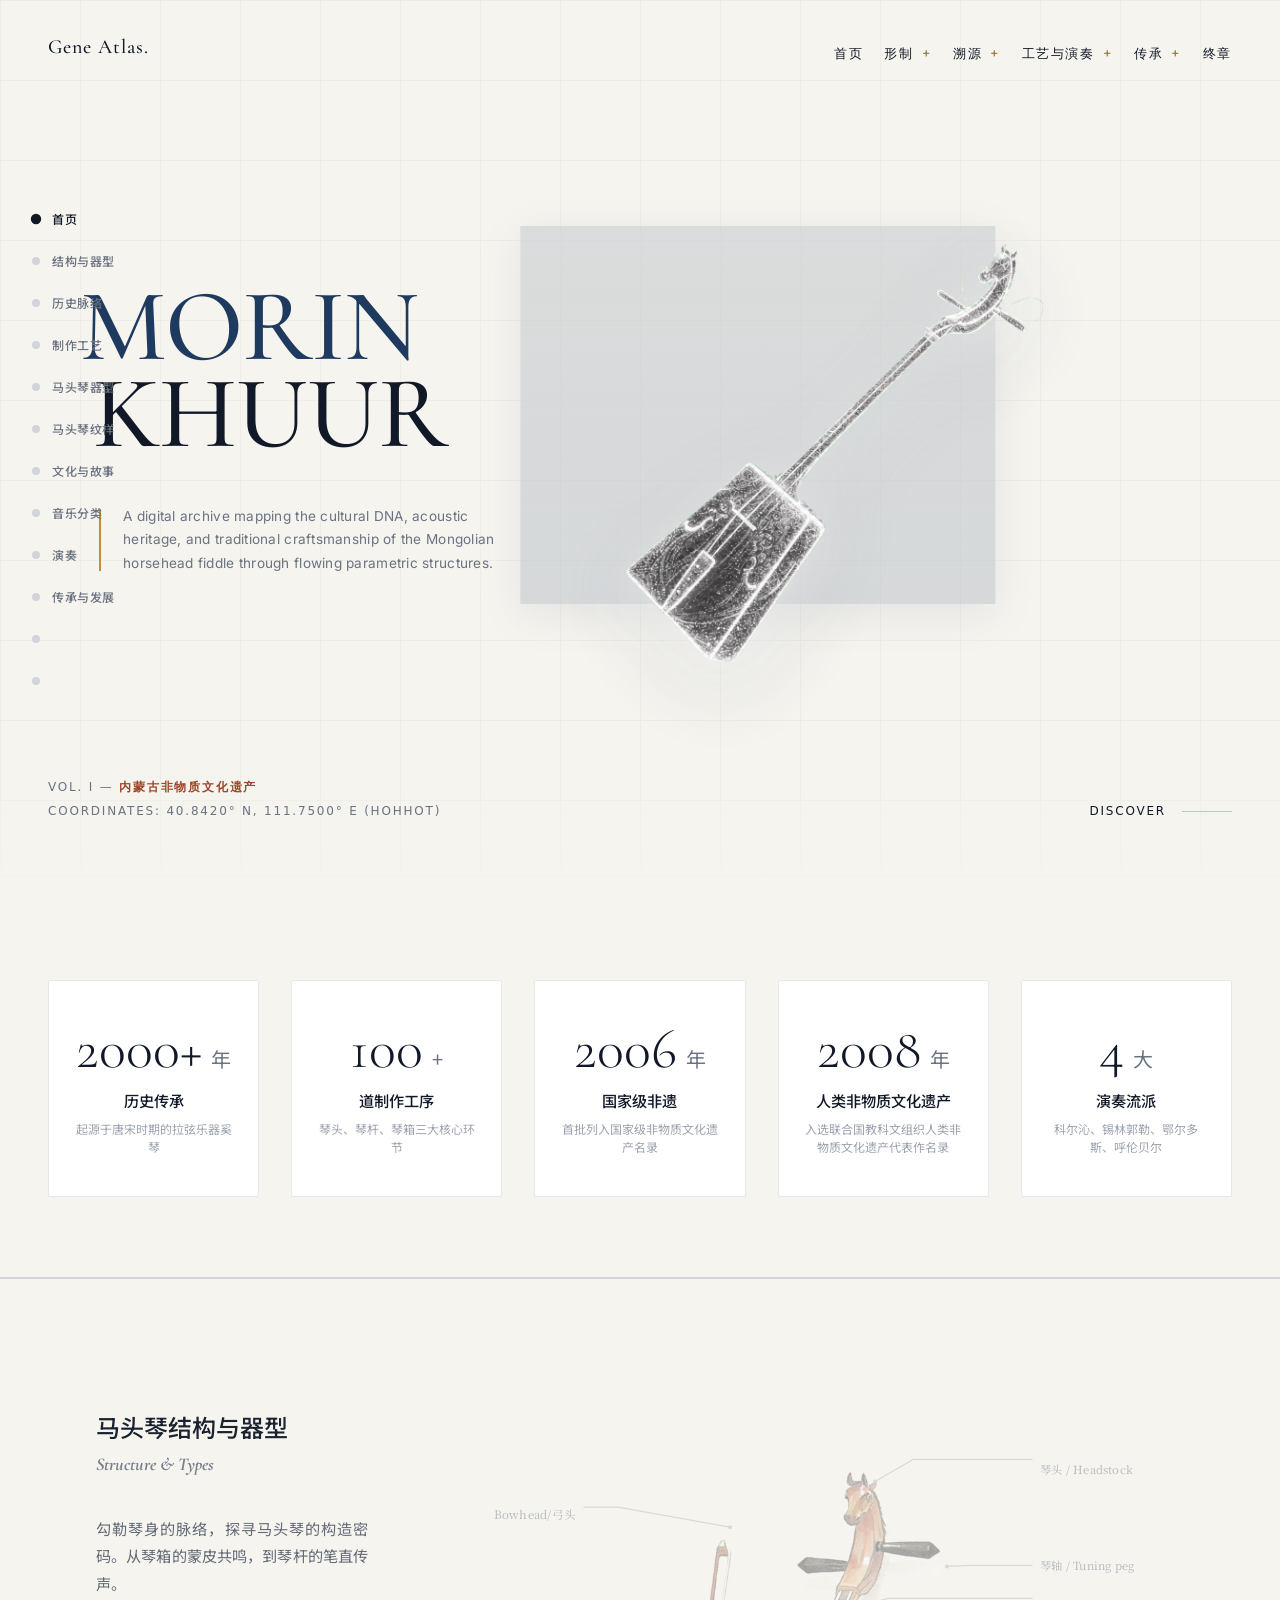
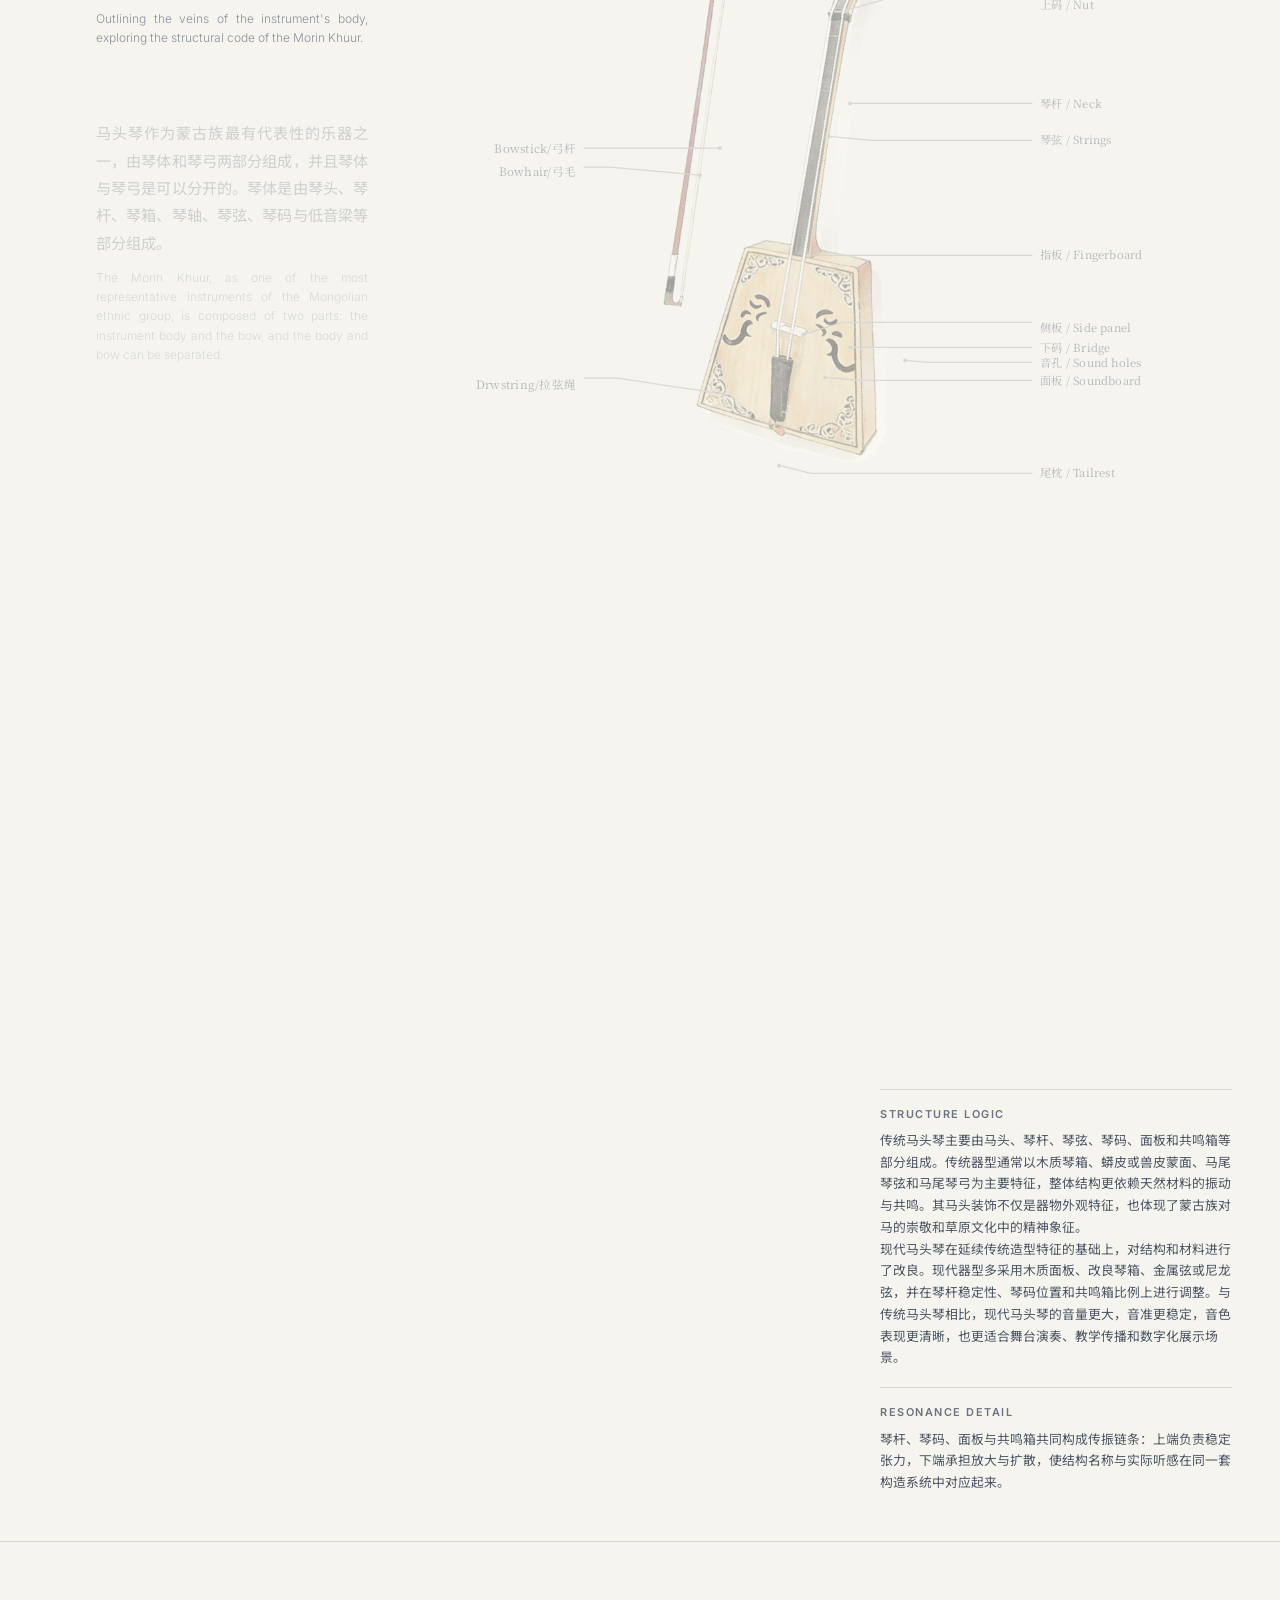
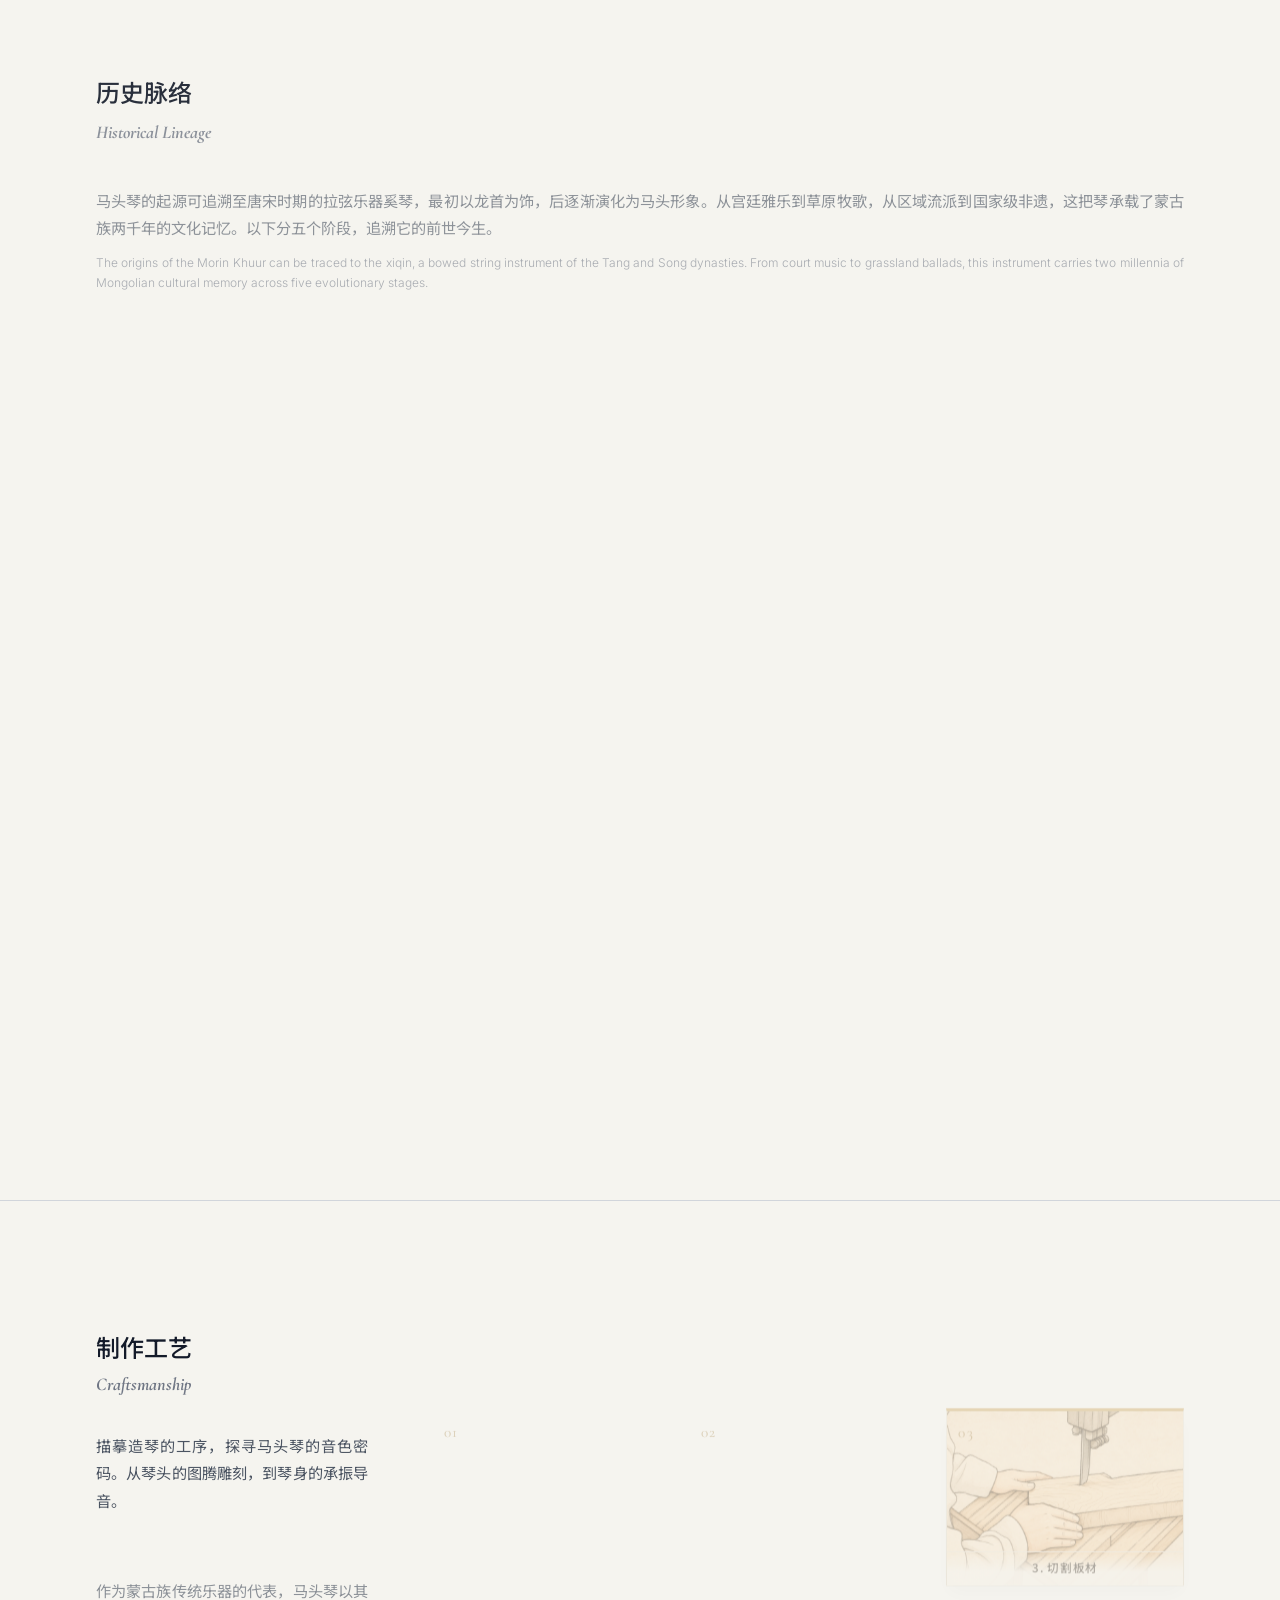
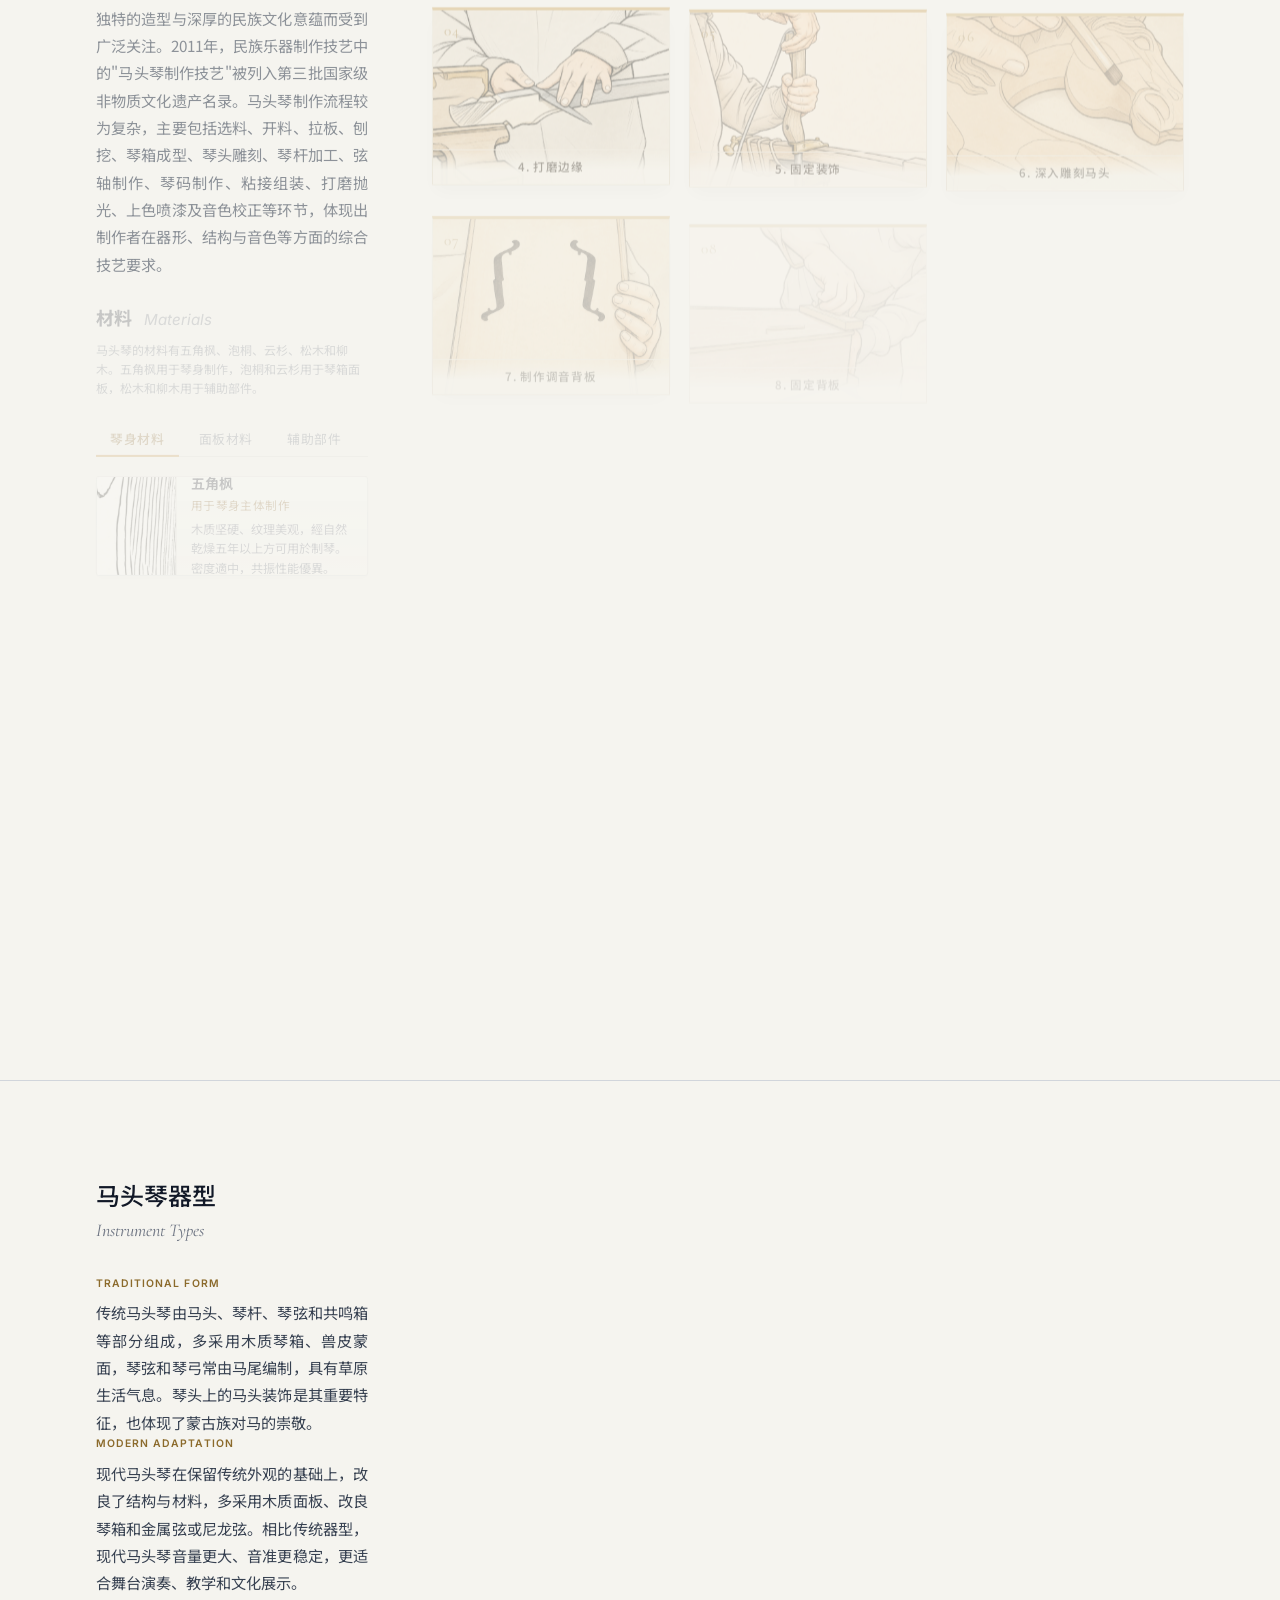
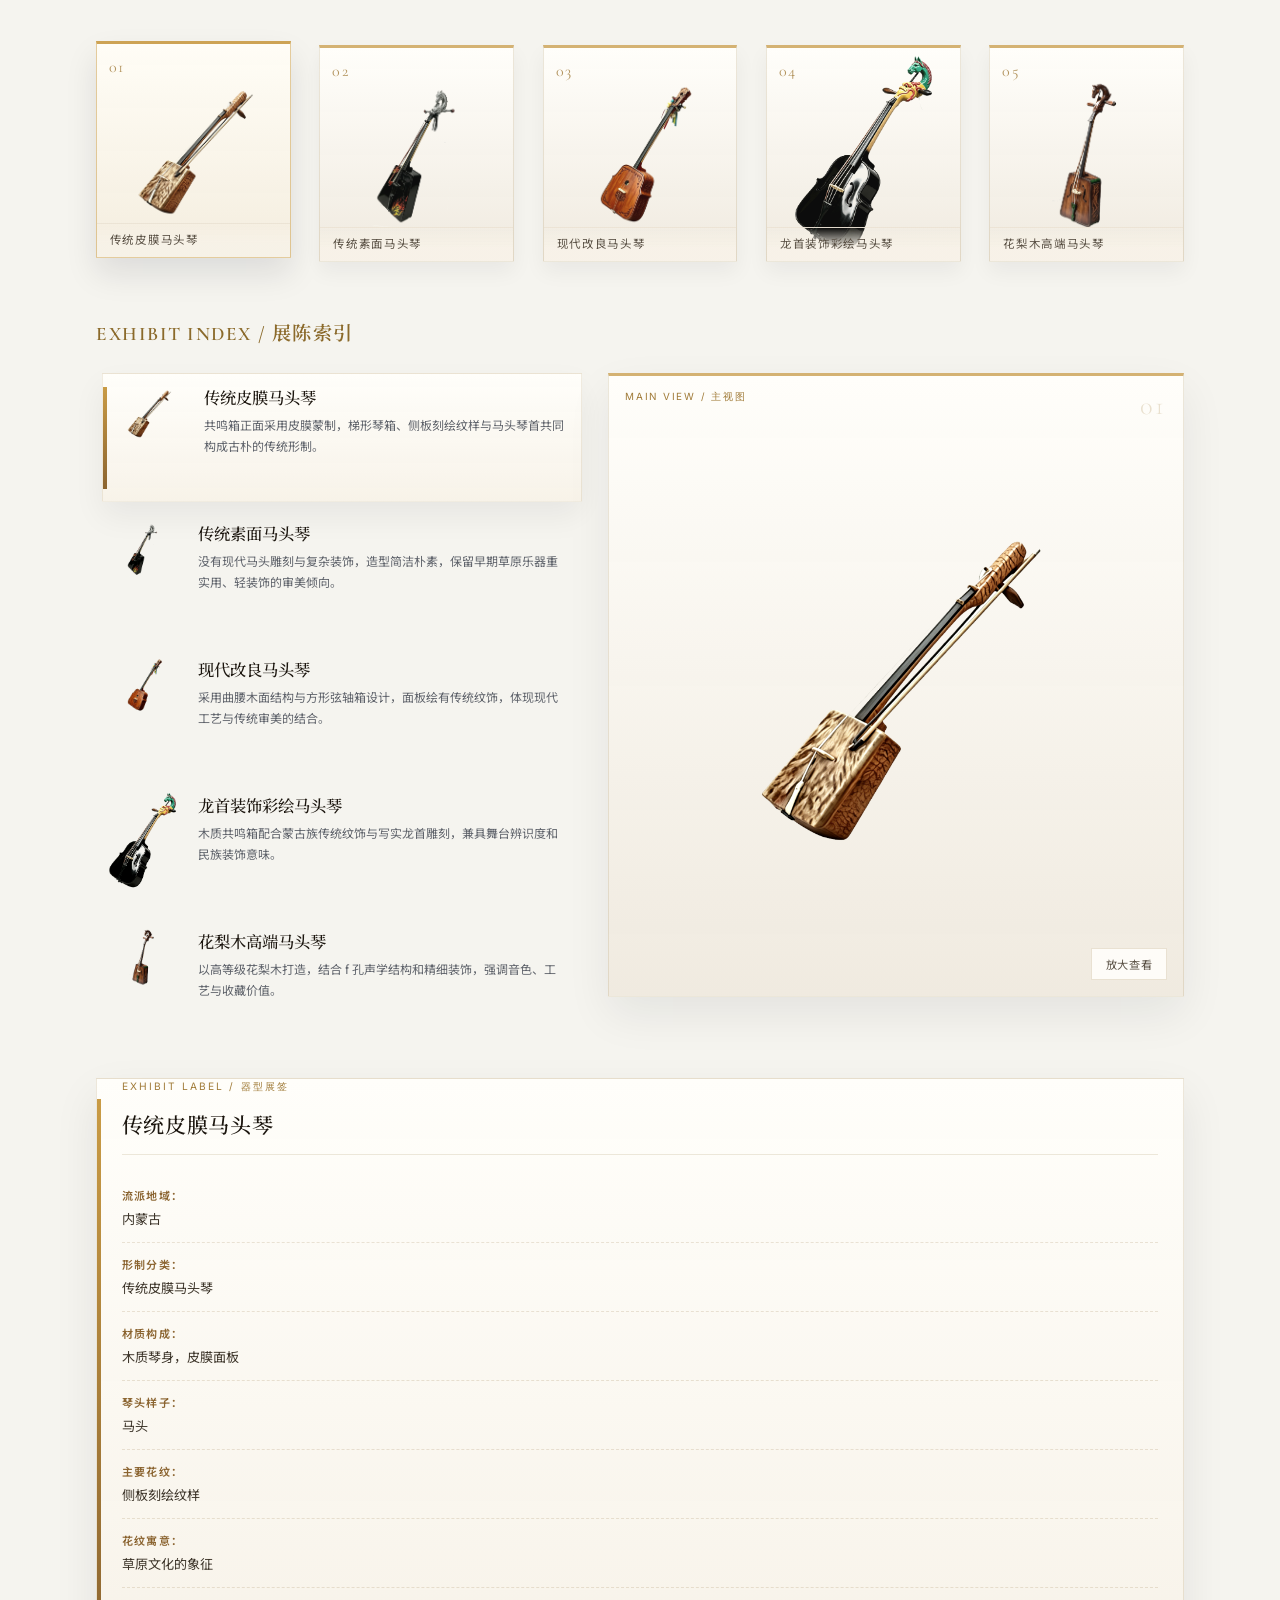
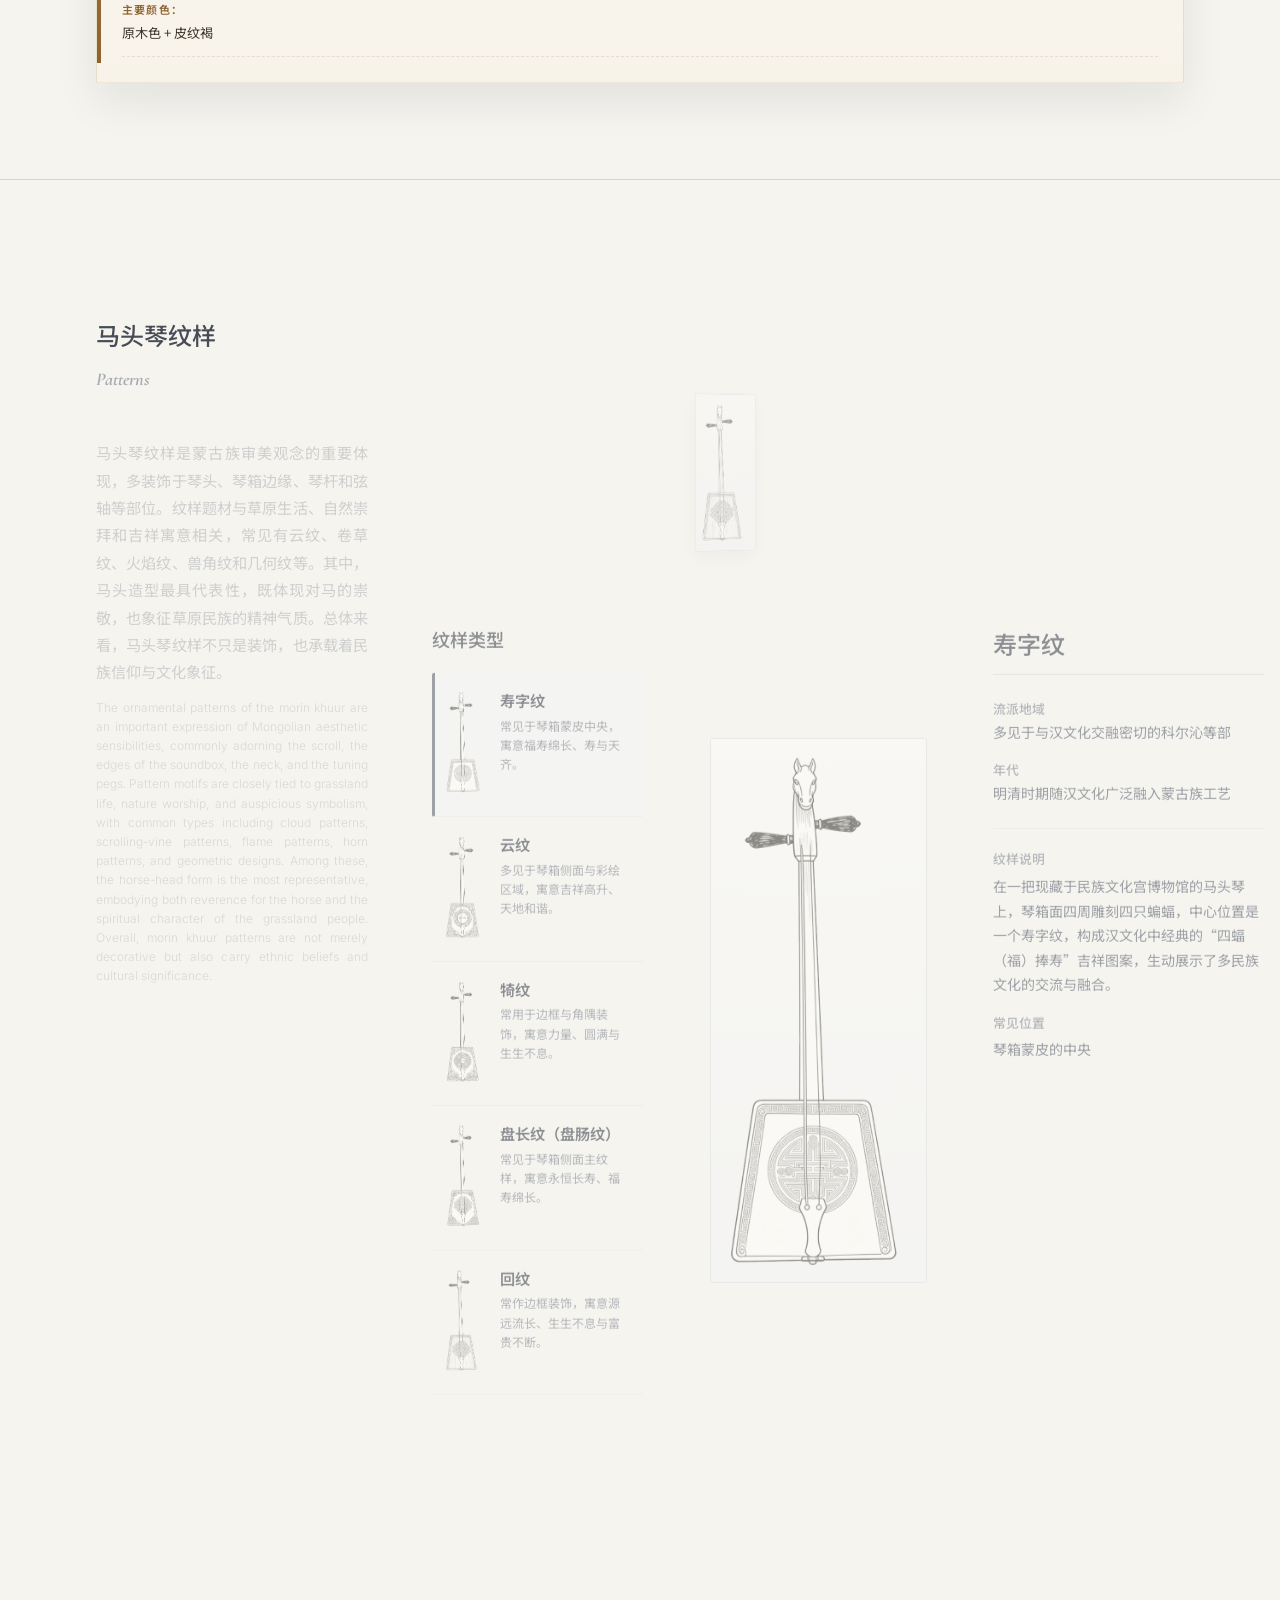
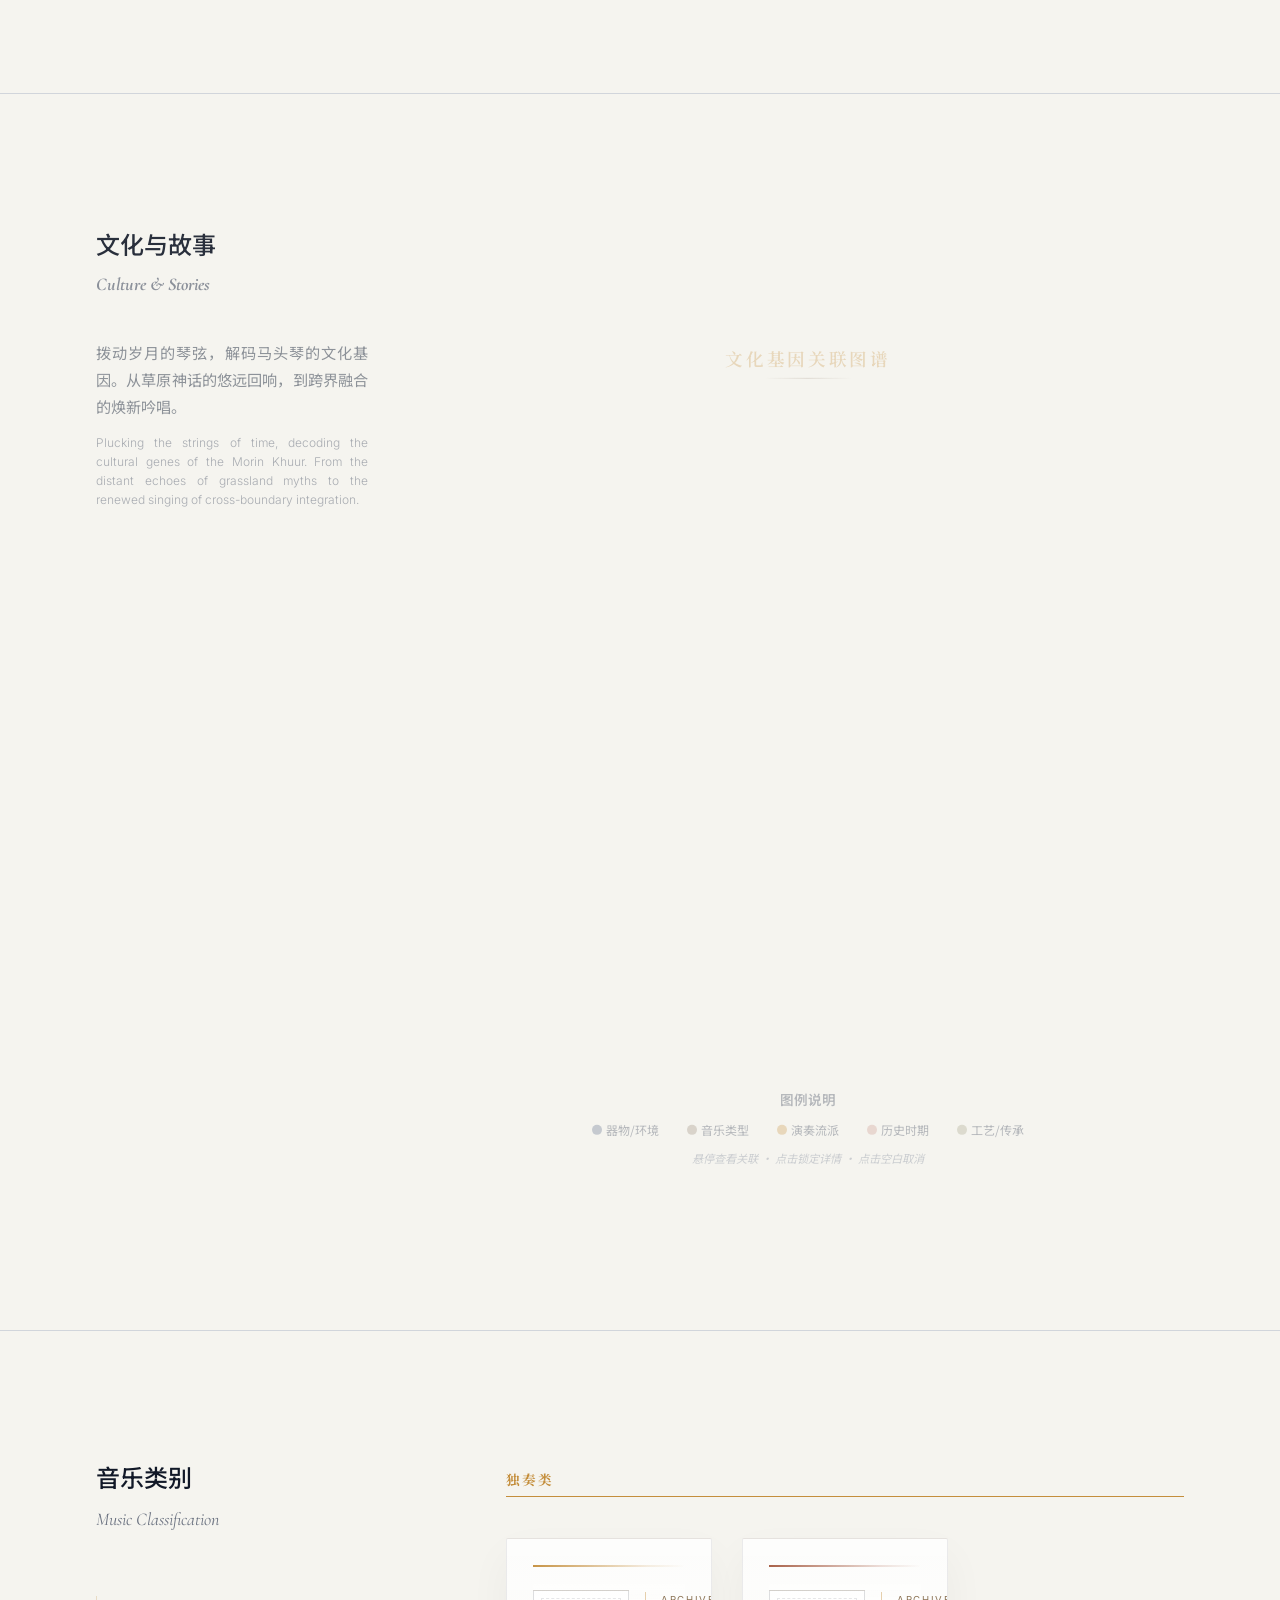
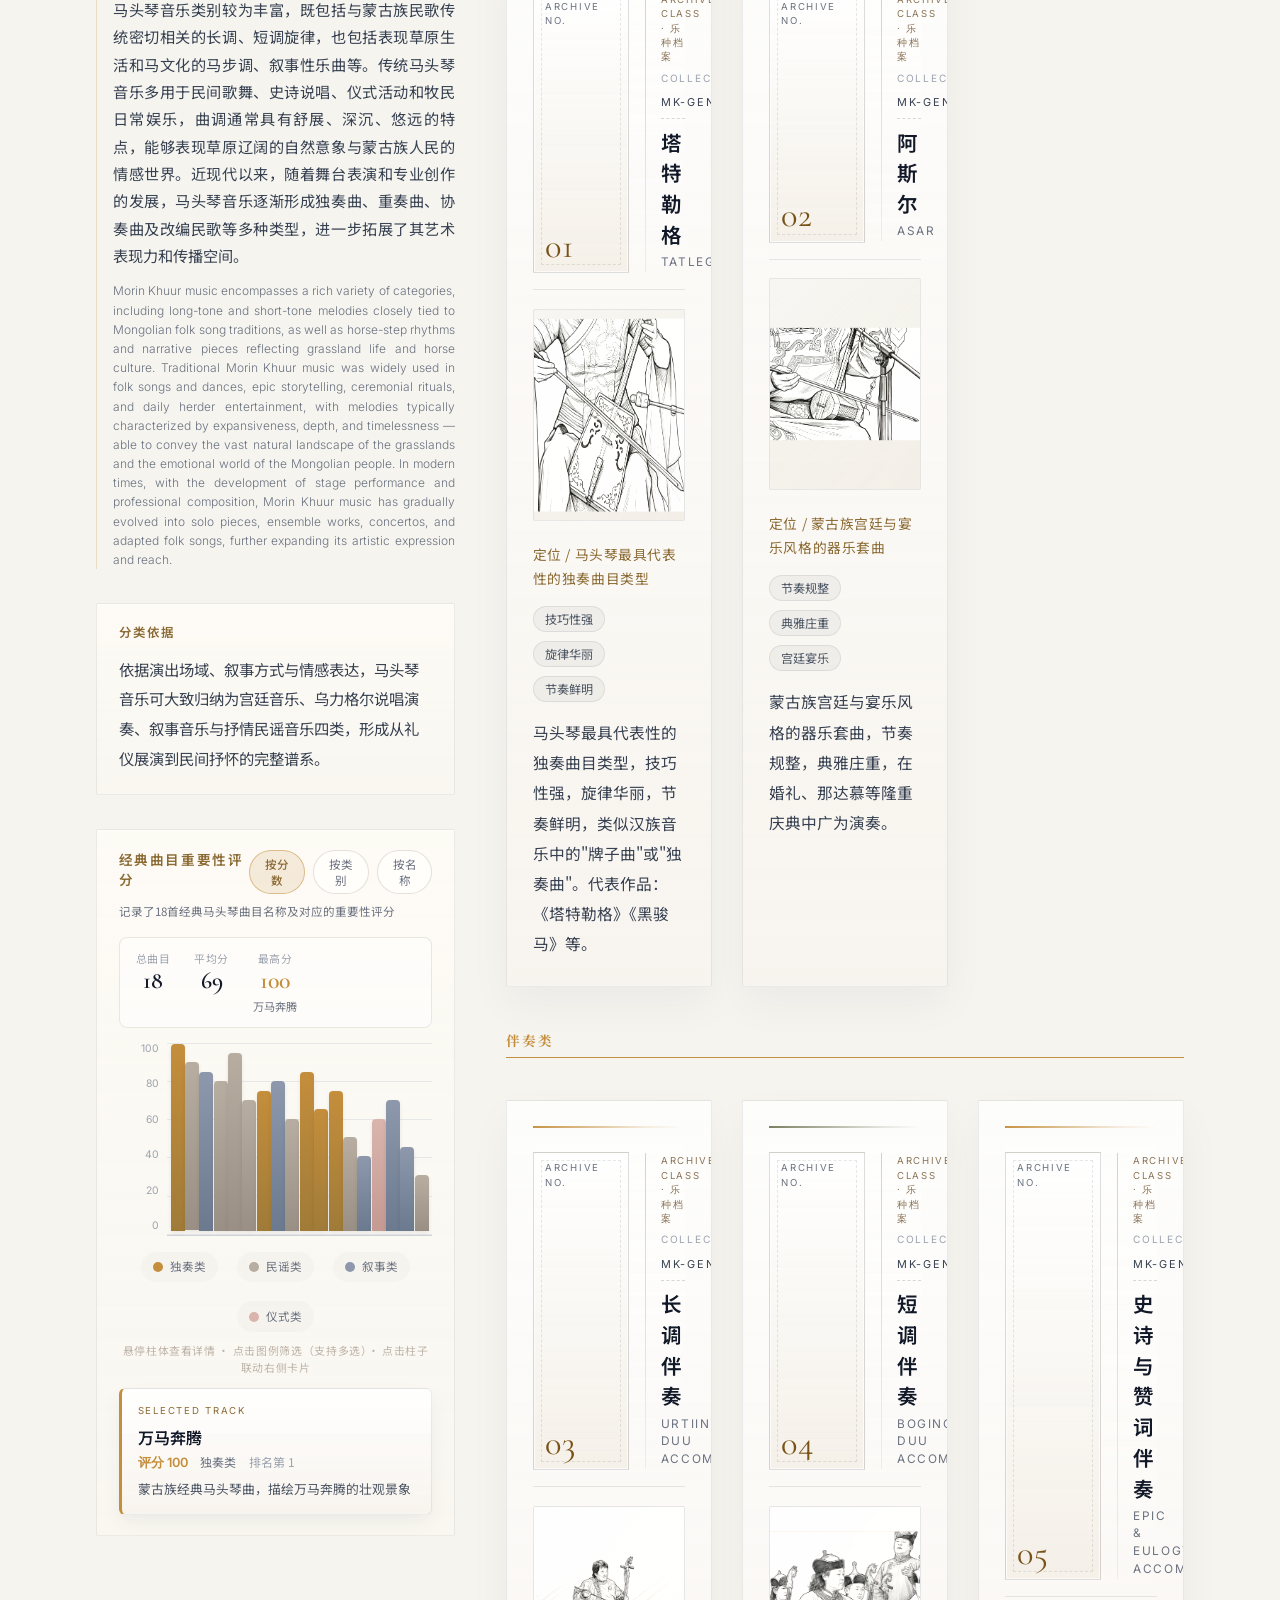
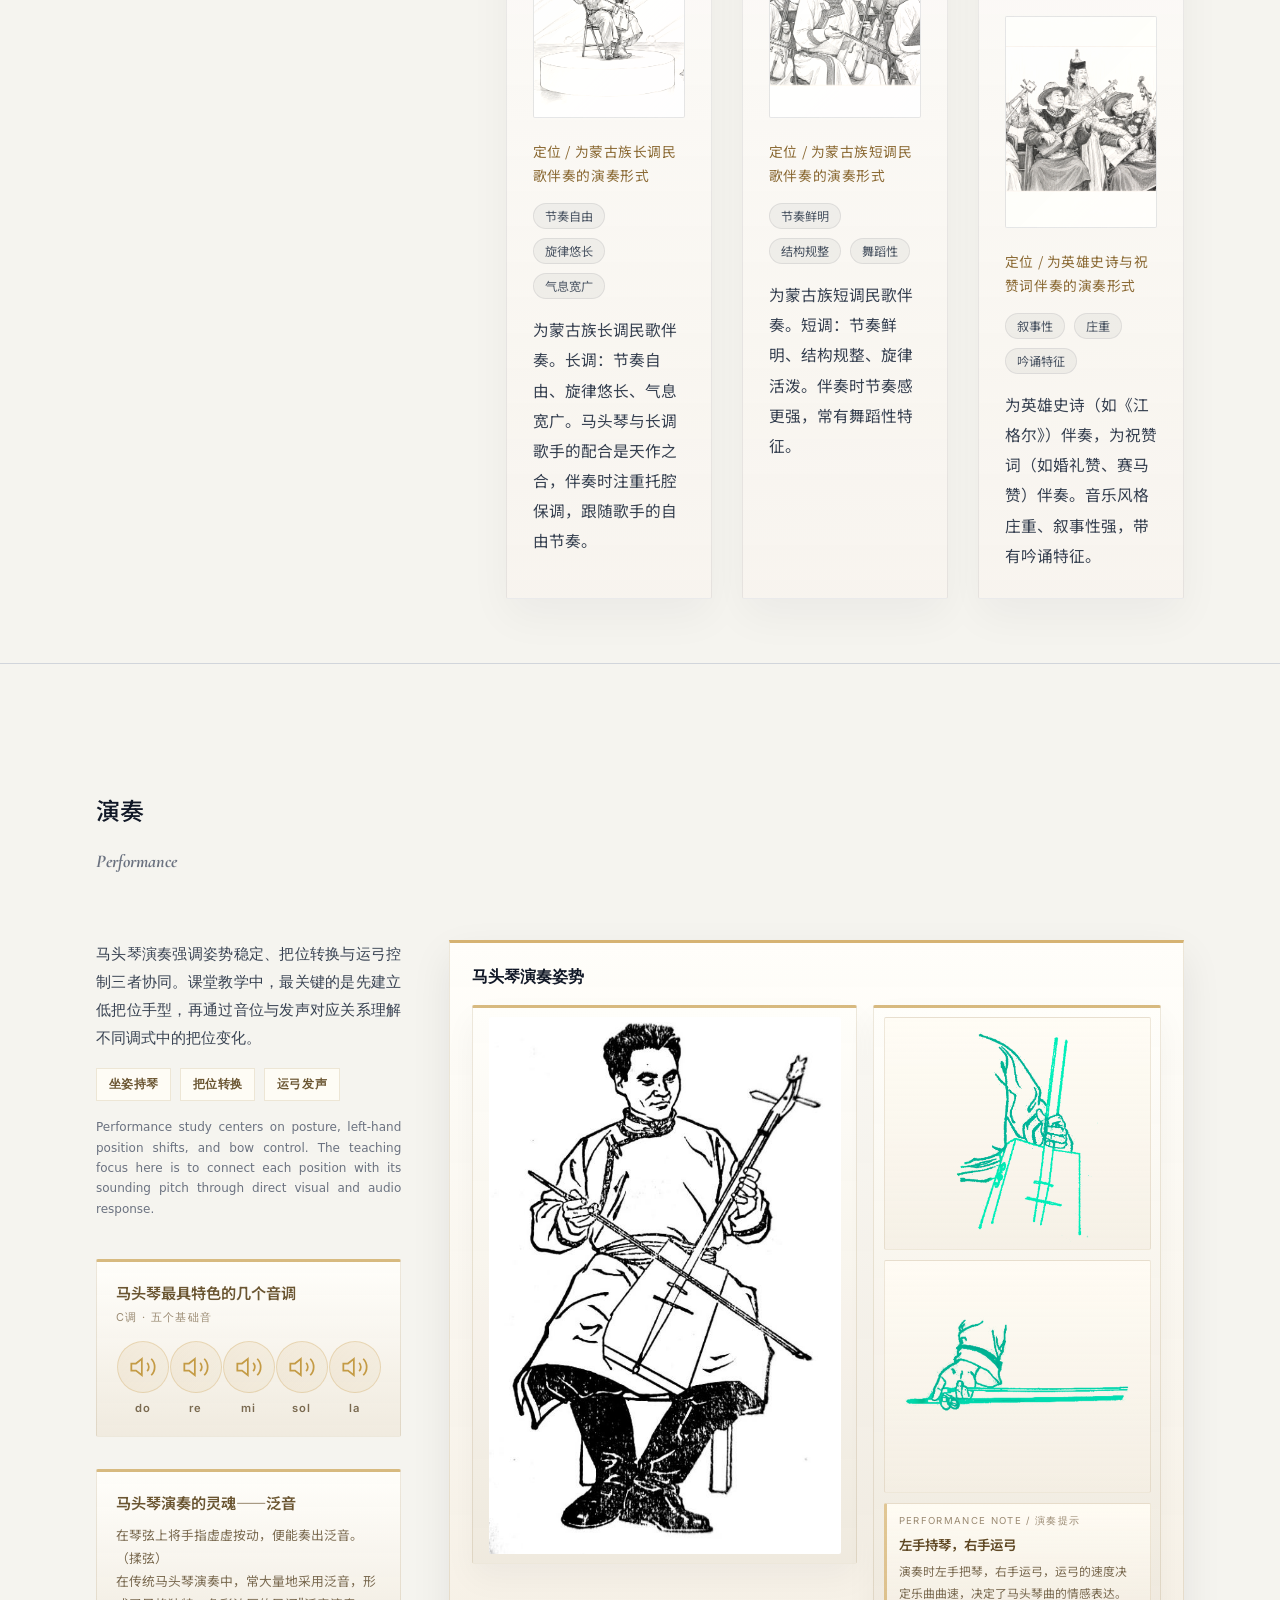
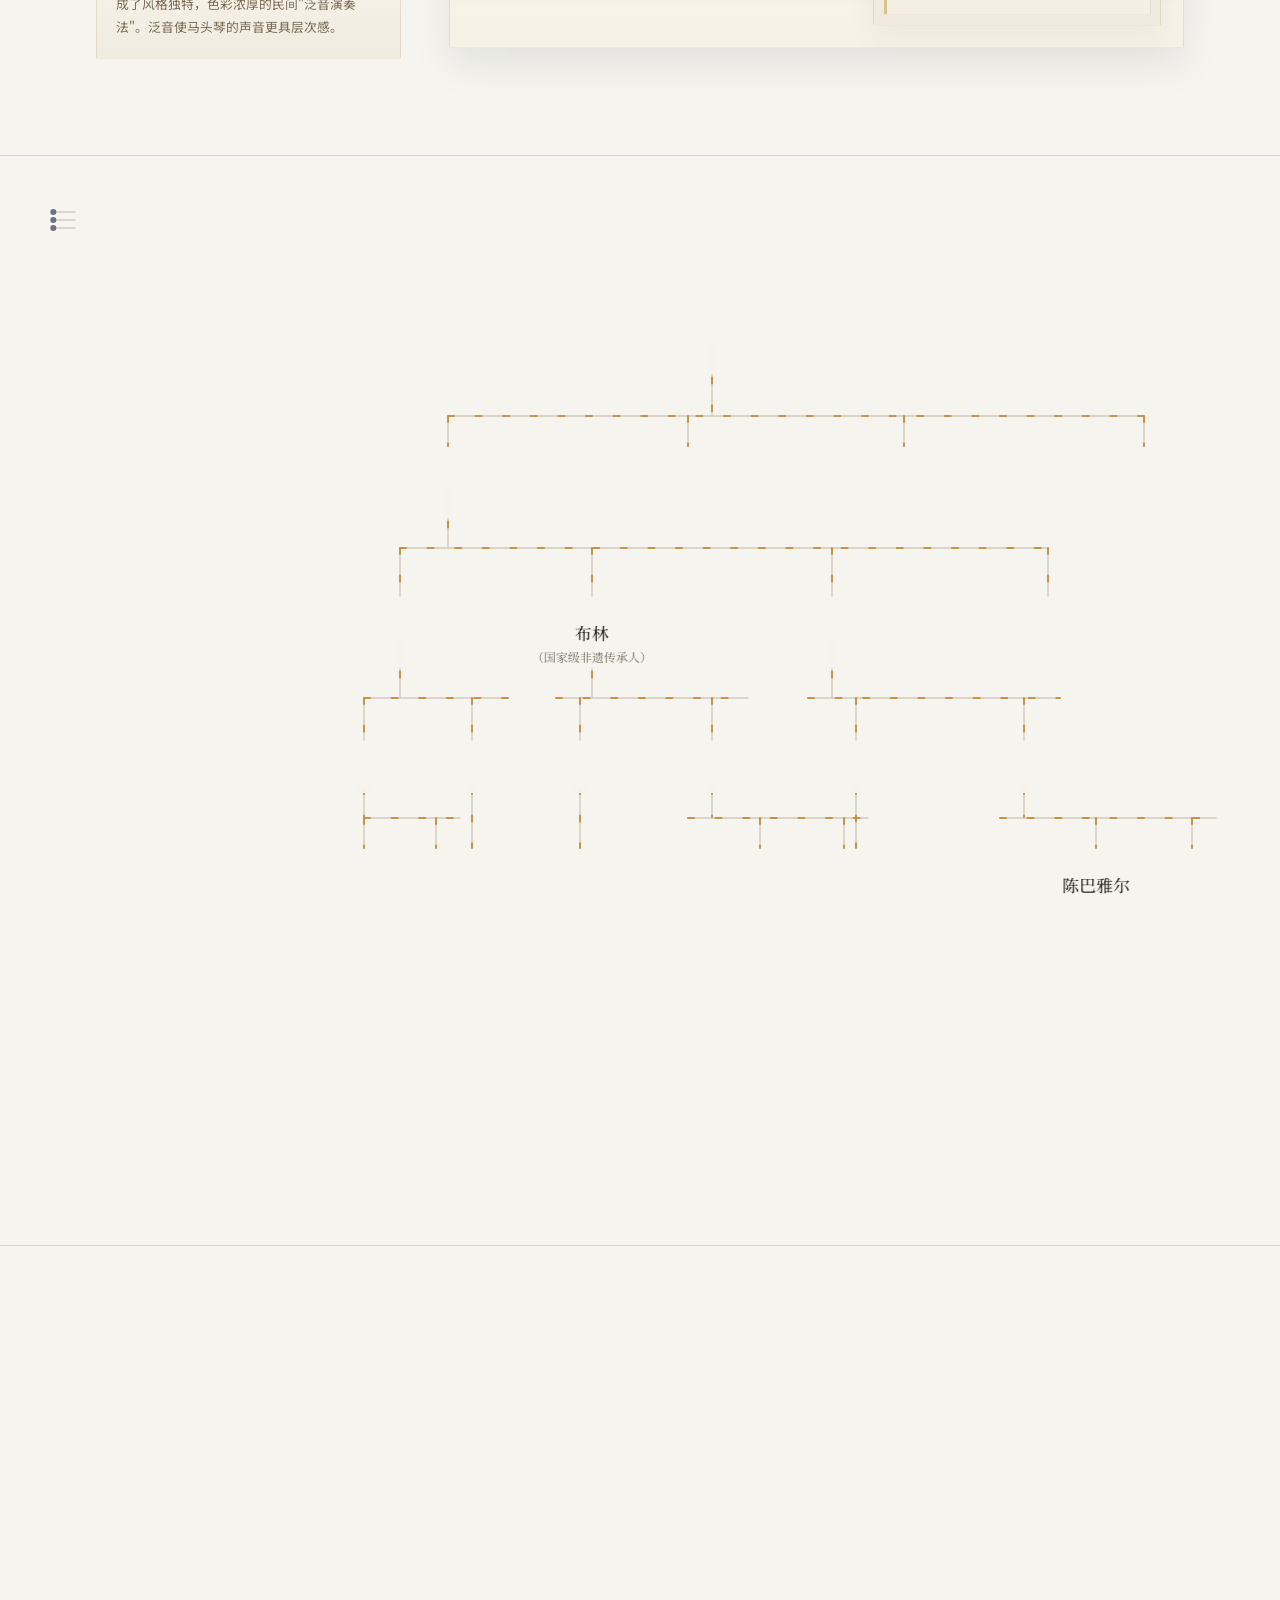
==== commit 063b1464: "更新：历史脉络5阶段时间轴、器型板块、演奏板块等" ====
--- a/index.html
+++ b/index.html
@@ -2,7 +2,7 @@
 <html lang="zh-CN">
 <head>
     <meta charset="UTF-8">
-    <meta name="viewport" content="width=1440">
+    <meta name="viewport" content="width=device-width, initial-scale=1.0">
     <title>Gene Atlas: Morin Khuur</title>
     
     <link rel="preconnect" href="https://fonts.googleapis.com">
@@ -10,7 +10,7 @@
     <link href="https://fonts.googleapis.com/css2?family=Cormorant+Garamond:ital,wght@0,300;0,400;0,500;0,600;0,700;1,400&family=Noto+Sans+SC:wght@300;400;500;700&family=Inter:wght@300;400;500&display=swap" rel="stylesheet">
     <link href="https://fonts.googleapis.com/css2?family=Noto+Serif+SC:wght@400;600;700&display=swap" rel="stylesheet">
     
-    <link rel="stylesheet" href="style.appfix.css?v=2">
+    <link rel="stylesheet" href="style.appfix.css">
     <link rel="stylesheet" href="css/patterns-section.css">
     <link rel="stylesheet" href="css/music-classification.css">
     <script src="https://d3js.org/d3.v7.min.js"></script>
@@ -41,7 +41,7 @@
             </a>
             <a href="#instrument-types" class="side-link" data-section="instrument-types">
                 <span class="side-dot"></span>
-                <span class="side-label">马头琴样本展示</span>
+                <span class="side-label">马头琴器型</span>
             </a>
             <a href="#patterns" class="side-link" data-section="patterns">
                 <span class="side-dot"></span>
@@ -83,26 +83,26 @@
             <div class="nav-group">
                 <button class="nav-group-trigger" type="button">形制</button>
                 <div class="nav-dropdown">
-                    <a href="#anatomy">马头琴结构与器型</a>
-                    <a href="#instrument-types">马头琴样本展示</a>
-                    <a href="#patterns">马头琴纹样</a>
+                    <a href="#anatomy"><img src="assets/nav-icons/马头琴结构.png" alt="" class="nav-dropdown-icon">马头琴结构与器型</a>
+                    <a href="#instrument-types"><img src="assets/nav-icons/马头琴样本.png" alt="" class="nav-dropdown-icon">马头琴器型</a>
+                    <a href="#patterns"><img src="assets/nav-icons/马头琴纹样.png" alt="" class="nav-dropdown-icon">马头琴纹样</a>
                 </div>
             </div>
 
             <div class="nav-group">
                 <button class="nav-group-trigger" type="button">溯源</button>
                 <div class="nav-dropdown">
-                    <a href="#history">历史脉络</a>
-                    <a href="#culture">文化与故事</a>
-                    <a href="#music-classification">音乐分类</a>
+                    <a href="#history"><img src="assets/nav-icons/历史脉络.png" alt="" class="nav-dropdown-icon">历史脉络</a>
+                    <a href="#culture"><img src="assets/nav-icons/文化与故事.png" alt="" class="nav-dropdown-icon">文化与故事</a>
+                    <a href="#music-classification"><img src="assets/nav-icons/音乐分类.png" alt="" class="nav-dropdown-icon">音乐分类</a>
                 </div>
             </div>
 
             <div class="nav-group">
                 <button class="nav-group-trigger" type="button">工艺与演奏</button>
                 <div class="nav-dropdown">
-                    <a href="#craftsmanship">制作工艺</a>
-                    <a href="#performance">演奏</a>
+                    <a href="#craftsmanship"><img src="assets/nav-icons/制作工艺.png" alt="" class="nav-dropdown-icon">制作工艺</a>
+                    <a href="#performance"><img src="assets/nav-icons/演奏.png" alt="" class="nav-dropdown-icon">演奏</a>
                 </div>
             </div>
 
@@ -170,9 +170,9 @@
                     <p class="dash-desc">首批列入国家级非物质文化遗产名录</p>
                 </div>
                 <div class="dashboard-card">
-                    <span class="dash-number">2009</span>
+                    <span class="dash-number">2008</span>
                     <span class="dash-unit">年</span>
-                    <span class="dash-label">世界级非遗</span>
+                    <span class="dash-label">人类非物质文化遗产</span>
                     <p class="dash-desc">入选联合国教科文组织人类非物质文化遗产代表作名录</p>
                 </div>
                 <div class="dashboard-card">
@@ -186,242 +186,182 @@
 
         <!-- Section Icon Component -->
         <!-- History Section -->
-        <section id="history" class="content-section history-section">
-            <div class="section-icon">
-                <svg width="32" height="32" viewBox="0 0 24 24" fill="none" stroke="#6B7280" stroke-width="1.5" stroke-linecap="square">
-                    <line x1="4" y1="6" x2="20" y2="6"/><line x1="4" y1="12" x2="20" y2="12"/><line x1="4" y1="18" x2="20" y2="18"/>
-                    <circle cx="8" cy="6" r="2" fill="#F5F4EF"/><circle cx="16" cy="12" r="2" fill="#F5F4EF"/><circle cx="8" cy="18" r="2" fill="#F5F4EF"/>
-                </svg>
-            </div>
-            <div class="section-body history-section-body history-section-body--split">
-                <div class="history-module history-module--split">
-                    <div class="main-layout history-main-layout">
-                        <div class="narrative-col history-narrative-col">
-                                <div class="history-copy-head">
-                                    <div class="history-header-label">Historical Lineage</div>
-                                    <h2 class="section-title-zh">历史脉络</h2>
-                                    <h3 class="section-title-en">The Evolution of Morin Khuur</h3>
-                                    <div class="divider"></div>
-                                    <div class="bilingual-block">
-                                        <p class="zh">马头琴的起源可追溯至唐宋时期的拉弦乐器奚琴，最初以龙首为饰，后逐渐演化为马头形象。从宫廷雅乐到草原牧歌，从区域流派到国家级非遗，这把琴承载了蒙古族两千年的文化记忆。以下分三个阶段，追溯它的前世今生。</p>
-                                        <p class="en">The story of the Morin Khuur begins with earlier bowed instruments of the Tang and Song periods, evolves through court and grassland exchange, and reaches its modern cultural form through technical refinement and heritage transmission.</p>
-                                    </div>
-                                    <p class="history-reading-note">按左侧幕次切换，右侧同步显示该阶段的核心演化路径。</p>
-                                </div>
-
-                                <div class="progress-bar history-progress-bar">
-                                    <div class="progress-line"><div class="progress-line-fill" id="historyProgressFill"></div></div>
-                                    <button class="progress-step active" type="button" data-history-step="0">
-                                        <div class="dot"></div>
-                                        <div class="step-label">起源</div>
-                                        <div class="step-era">唐宋以前</div>
-                                    </button>
-                                    <button class="progress-step" type="button" data-history-step="1">
-                                        <div class="dot"></div>
-                                        <div class="step-label">演变</div>
-                                        <div class="step-era">元 → 清</div>
-                                    </button>
-                                    <button class="progress-step" type="button" data-history-step="2">
-                                        <div class="dot"></div>
-                                        <div class="step-label">定型</div>
-                                        <div class="step-era">清末至今</div>
-                                    </button>
-                                </div>
-
-                                <div class="act-container">
-                                    <div class="act visible" data-history-act="0">
-                                        <div class="act-kicker">第一幕 · 起源</div>
-                                        <div class="act-number">01</div>
-                                        <div class="act-title">起源</div>
-                                        <div class="act-title-en">Origins — Tang & Song Dynasties</div>
-                                        <div class="act-body">马头琴的前身可追溯至唐宋时期的拉弦乐器奚琴。奚琴最早见于唐代文献，以竹片轧弦发声，是北方游牧民族与中原文化交流的产物。据《元史》记载，早期的马头琴类乐器琴首装饰为龙首，这与中原宫廷乐器的传统一脉相承。</div>
-                                        <div class="act-body-en">The predecessor of the Morin Khuur can be traced to the xiqin, a bowed string instrument of the Tang and Song dynasties. Early versions featured a dragon-head decoration, reflecting Central Plains court traditions.</div>
-                                        <div class="key-moment">
-                                            <div class="km-label">关键转折</div>
-                                            <div class="km-text">奚琴从弹拨向拉弦的转变，奠定了马头琴"以弓擦弦"的基本发声原理。这一变化使音色从短促清脆变为绵长深沉，更适合表现草原的辽阔意境。</div>
-                                        </div>
-                                        <div class="branches">
-                                            <button class="branch-toggle" type="button" data-branch-toggle>
-                                                <span class="arrow">▶</span> 同时期其他乐器
-                                            </button>
-                                            <div class="branch-list">
-                                                <div class="branch-item">
-                                                    <div class="branch-item-head">
-                                                        <span class="bi-name">托布秀尔</span>
-                                                        <span class="bi-era">弹拨乐器</span>
-                                                    </div>
-                                                    <div class="bi-desc">蒙古族传统弹拨乐器，两弦，音箱呈方形，常用于伴奏说唱艺术。</div>
-                                                </div>
-                                            </div>
-                                        </div>
-                                    </div>
-
-                                    <div class="act" data-history-act="1">
-                                        <div class="act-kicker">第二幕 · 演变</div>
-                                        <div class="act-number">02</div>
-                                        <div class="act-title">演变</div>
-                                        <div class="act-title-en">Transformation — Yuan to Qing</div>
-                                        <div class="act-body">元代时，马头琴的前身"火不思"已经出现，这是一种四弦弹拨乐器，流行于蒙古宫廷。至明清时期，拉弦乐器"潮尔"在蒙古草原广泛流传，琴首装饰逐渐从龙首演变为马头，这一变化反映了蒙古族对马的深厚感情从宫廷符号转向草原信仰。</div>
-                                        <div class="act-body-en">By the Yuan dynasty, the "huobusi" had emerged. During the Ming-Qing period, the bowed "chaor" spread across the grasslands, and the dragon-head decoration gradually transformed into a horse head.</div>
-                                        <div class="key-moment">
-                                            <div class="km-label">关键转折</div>
-                                            <div class="km-text">龙首变马头，这不是简单的装饰替换，而是文化认同的转变。龙是中原皇权的象征，马是蒙古族生命的一部分。琴首的更迭，标志着这件乐器从"宫廷礼器"走向"草原之魂"。</div>
-                                        </div>
-                                        <div class="branches">
-                                            <button class="branch-toggle" type="button" data-branch-toggle>
-                                                <span class="arrow">▶</span> 元明清时期相关乐器
-                                            </button>
-                                            <div class="branch-list">
-                                                <div class="branch-item">
-                                                    <div class="branch-item-head">
-                                                        <span class="bi-name">火不思</span>
-                                                        <span class="bi-era">元代 · 弹拨</span>
-                                                    </div>
-                                                    <div class="bi-desc">四弦弹拨乐器，梨形音箱，流行于元代蒙古宫廷。后传入中原，清代被收入宫廷乐器编制。</div>
-                                                </div>
-                                                <div class="branch-item">
-                                                    <div class="branch-item-head">
-                                                        <span class="bi-name">潮尔</span>
-                                                        <span class="bi-era">明清 · 拉弦</span>
-                                                    </div>
-                                                    <div class="bi-desc">双弦拉弦乐器，是马头琴最直接的前身。"潮尔"也是马头琴在清代的名称。</div>
-                                                </div>
-                                                <div class="branch-item">
-                                                    <div class="branch-item-head">
-                                                        <span class="bi-name">胡琴</span>
-                                                        <span class="bi-era">唐宋 · 拉弦</span>
-                                                    </div>
-                                                    <div class="bi-desc">北方游牧民族的拉弦乐器泛称，与奚琴并行发展。</div>
-                                                </div>
-                                            </div>
-                                        </div>
-                                    </div>
-
-                                    <div class="act" data-history-act="2">
-                                        <div class="act-kicker">第三幕 · 定型</div>
-                                        <div class="act-number">03</div>
-                                        <div class="act-title">定型</div>
-                                        <div class="act-title-en">Standardization — Late Qing to Present</div>
-                                        <div class="act-body">清末至民国时期，马头琴的形制逐渐固定。色拉西（1887—1968）将民间散落的演奏技法加以整理，培养了巴拉干、桑都仍等弟子，奠定了现代马头琴艺术的基础。1949年后，马头琴经历了从两弦到四弦的技术革新。</div>
-                                        <div class="act-body-en">From the late Qing to the Republic, the form gradually stabilized. Serashi organized scattered folk techniques. In 2006, it was inscribed on China's first National Intangible Cultural Heritage list.</div>
-                                        <div class="key-moment">
-                                            <div class="km-label">里程碑</div>
-                                            <div class="km-text">2006年列入首批国家级非遗名录。2008年北京奥运会开幕式演奏。2009年入选联合国教科文组织"人类非物质文化遗产代表作名录"。</div>
-                                        </div>
-                                        <div class="history-subpanel">
-                                            <div class="history-subpanel-label">当代表达 / Contemporary Lineages</div>
-                                            <p class="history-subpanel-text">在完成现代定型之后，马头琴逐步形成更加清晰的区域演奏传统，并在舞台化、学院化与国际传播中持续扩展其表现边界。</p>
-                                        </div>
-                                        <div class="branches">
-                                            <button class="branch-toggle" type="button" data-branch-toggle>
-                                                <span class="arrow">▶</span> 四大演奏流派
-                                            </button>
-                                            <div class="branch-list">
-                                                <div class="branch-item">
-                                                    <div class="branch-item-head">
-                                                        <span class="bi-name">科尔沁流派</span>
-                                                        <span class="bi-era">东部</span>
-                                                    </div>
-                                                    <div class="bi-desc">音色深沉、技法古朴，以叙事性见长，代表人物色拉西。</div>
-                                                </div>
-                                                <div class="branch-item">
-                                                    <div class="branch-item-head">
-                                                        <span class="bi-name">锡林郭勒流派</span>
-                                                        <span class="bi-era">中部</span>
-                                                    </div>
-                                                    <div class="bi-desc">音色宽广、旋律舒展，擅长表现草原的辽阔意境。</div>
-                                                </div>
-                                                <div class="branch-item">
-                                                    <div class="branch-item-head">
-                                                        <span class="bi-name">鄂尔多斯流派</span>
-                                                        <span class="bi-era">西部</span>
-                                                    </div>
-                                                    <div class="bi-desc">节奏明快、技巧华丽，代表人物齐·宝力高。</div>
-                                                </div>
-                                                <div class="branch-item">
-                                                    <div class="branch-item-head">
-                                                        <span class="bi-name">呼伦贝尔流派</span>
-                                                        <span class="bi-era">北部</span>
-                                                    </div>
-                                                    <div class="bi-desc">音色柔美、抒情细腻，受到布里亚特蒙古音乐影响。</div>
-                                                </div>
-                                            </div>
-                                        </div>
-                                    </div>
-                                </div>
-
-                                <div class="act-nav">
-                                    <button class="act-nav-btn" id="historyPrevBtn" type="button" disabled>
-                                        <span class="btn-arrow">←</span> 上一幕
-                                    </button>
-                                    <span class="act-nav-center" id="historyActCounter">1 / 3</span>
-                                    <button class="act-nav-btn" id="historyNextBtn" type="button">
-                                        下一幕 <span class="btn-arrow">→</span>
-                                    </button>
-                                </div>
-                            </div>
-
-                        <div class="chart-col history-chart-col">
-                            <div class="chart-wrapper history-chart-wrapper">
-                                    <div class="history-chart-header">
-                                        <div class="history-chart-topline">
-                                            <span class="history-chart-kicker">Lineage Diagram / 谱系图谱</span>
-                                            <span class="history-chart-mode">Stage-synced View</span>
-                                        </div>
-                                        <div class="chart-act-indicator"><span id="historyChartActLabel">第一幕 · 起源</span></div>
-                                        <div class="history-chart-note">按左侧幕次同步阅读图谱</div>
-                                    </div>
-                                    <div class="region-labels">
-                                        <span class="region-label rl-court">清朝京师<br>宫廷区</span>
-                                        <span class="region-label rl-mixed">中原<br>融合区</span>
-                                        <span class="region-label rl-core">蒙古高原<br>核心区</span>
-                                    </div>
-                                    <div class="chart-legend">
-                                        <span><i class="legend-line legend-line-solid"></i>主线演化</span>
-                                        <span><i class="legend-line legend-line-dashed"></i>旁支关联</span>
-                                        <span><i class="legend-chip"></i>当前阶段核心</span>
-                                    </div>
-                                    <svg class="evolution-chart" viewBox="0 0 800 480" id="historyEvolutionChart">
-                                        <line x1="0" y1="160" x2="800" y2="160" stroke="#E5E7EB" stroke-width="1" stroke-dasharray="4,4" class="grid-line"/>
-                                        <line x1="0" y1="320" x2="800" y2="320" stroke="#E5E7EB" stroke-width="1" stroke-dasharray="4,4" class="grid-line"/>
-                                        <path class="curve main-line" data-act="0" d="M 80 280 Q 150 260 200 240" fill="none" stroke="#EC4899" stroke-width="2"/>
-                                        <path class="curve" data-act="0" d="M 80 280 Q 120 300 160 320" fill="none" stroke="#EC4899" stroke-width="1.5" stroke-dasharray="5,5"/>
-                                        <path class="curve main-line" data-act="1" d="M 200 240 Q 280 220 350 260" fill="none" stroke="#EC4899" stroke-width="2"/>
-                                        <path class="curve" data-act="1" d="M 200 240 Q 250 280 310 308" fill="none" stroke="#EC4899" stroke-width="1.5"/>
-                                        <path class="curve" data-act="1" d="M 160 320 Q 250 320 310 308" fill="none" stroke="#EC4899" stroke-width="1.5" stroke-dasharray="5,5"/>
-                                        <path class="curve main-line" data-act="1" d="M 350 260 Q 400 280 450 280" fill="none" stroke="#EC4899" stroke-width="2"/>
-                                        <path class="curve" data-act="1" d="M 310 320 Q 380 300 450 280" fill="none" stroke="#EC4899" stroke-width="1.5"/>
-                                        <path class="curve main-line" data-act="2" d="M 450 280 Q 520 270 580 260" fill="none" stroke="#EC4899" stroke-width="3"/>
-                                        <path class="curve" data-act="2" d="M 580 260 Q 620 240 660 200" fill="none" stroke="#EC4899" stroke-width="2"/>
-                                        <path class="curve" data-act="2" d="M 580 260 Q 620 280 660 300" fill="none" stroke="#EC4899" stroke-width="1.5"/>
-                                        <path class="curve" data-act="2" d="M 580 260 Q 620 260 660 260" fill="none" stroke="#EC4899" stroke-width="2"/>
-                                        <path class="curve" data-act="2" d="M 580 260 Q 620 320 660 360" fill="none" stroke="#EC4899" stroke-width="1.5"/>
-                                        <g class="inst-tag tier-core" data-act="0" data-name="xiqin" data-note="起点：唐宋时期的拉弦乐器奚琴，被视为马头琴的远源。"><rect x="30" y="268" width="60" height="24" rx="3" class="tag-bg tag-main"/><text x="60" y="284" text-anchor="middle" class="tag-text tag-main-text">奚琴</text></g>
-                                        <g class="inst-tag tier-core" data-act="1" data-name="huobusi" data-note="元代四弦弹拨乐器，流行于蒙古宫廷。"><rect x="168" y="226" width="64" height="24" rx="3" class="tag-bg tag-main"/><text x="200" y="242" text-anchor="middle" class="tag-text tag-main-text">火不思</text></g>
-                                        <g class="inst-tag tier-related" data-act="1" data-name="hule" data-note="北方游牧民族拉弦乐器的泛称，与奚琴并行发展。"><rect x="128" y="308" width="64" height="24" rx="3" class="tag-bg"/><text x="160" y="324" text-anchor="middle" class="tag-text">胡琴</text></g>
-                                        <g class="inst-tag tier-related" data-act="1" data-name="maweihu" data-note="体现马尾弦传统与草原演奏系统的连接。"><rect x="288" y="200" width="80" height="24" rx="3" class="tag-bg"/><text x="328" y="216" text-anchor="middle" class="tag-text">马尾胡琴</text></g>
-                                        <g class="inst-tag tier-core" data-act="1" data-name="choor" data-note="草原地区广泛流传的拉弦乐器，是马头琴的重要前身。"><rect x="310" y="308" width="80" height="24" rx="3" class="tag-bg tag-main"/><text x="350" y="324" text-anchor="middle" class="tag-text tag-main-text">潮尔</text></g>
-                                        <g class="inst-tag tier-core" data-act="1" data-name="chaoer" data-note="清代对马头琴前身的常见称谓。"><rect x="418" y="268" width="64" height="24" rx="3" class="tag-bg tag-main"/><text x="450" y="284" text-anchor="middle" class="tag-text tag-main-text">潮尔</text></g>
-                                        <g class="inst-tag tier-core" data-act="2" data-name="chaor" data-note="现代马头琴成形前的关键承接节点。"><rect x="540" y="248" width="80" height="24" rx="3" class="tag-bg tag-main"/><text x="580" y="264" text-anchor="middle" class="tag-text tag-main-text">潮尔</text></g>
-                                        <g class="inst-tag tier-final" data-act="2" data-name="modern" data-note="两弦到四弦的技术革新后，形成当代舞台与教学体系中的现代马头琴。"><rect x="620" y="244" width="100" height="32" rx="3" class="tag-bg tag-final"/><text x="670" y="258" text-anchor="middle" class="tag-text tag-final-text">现代</text><text x="670" y="272" text-anchor="middle" class="tag-text tag-final-text">马头琴</text></g>
-                                        <g class="inst-tag tier-branch" data-act="2" data-name="korqin" data-note="东部流派，音色深沉，叙事性强。"><rect x="628" y="188" width="80" height="24" rx="3" class="tag-bg tag-branch"/><text x="668" y="204" text-anchor="middle" class="tag-text">科尔沁流派</text></g>
-                                        <g class="inst-tag tier-branch" data-act="2" data-name="xilingol" data-note="中部流派，旋律舒展，擅长表现草原辽阔感。"><rect x="628" y="288" width="80" height="24" rx="3" class="tag-bg tag-branch"/><text x="668" y="304" text-anchor="middle" class="tag-text">锡林郭勒</text></g>
-                                        <g class="inst-tag tier-branch" data-act="2" data-name="ordos" data-note="西部流派，节奏明快，技巧华丽。"><rect x="628" y="348" width="80" height="24" rx="3" class="tag-bg tag-branch"/><text x="668" y="364" text-anchor="middle" class="tag-text">鄂尔多斯</text></g>
-                                        <g class="inst-tag tier-branch" data-act="2" data-name="hulunbuir" data-note="北部流派，音色柔美，抒情细腻。"><rect x="628" y="148" width="80" height="24" rx="3" class="tag-bg tag-branch"/><text x="668" y="164" text-anchor="middle" class="tag-text">呼伦贝尔</text></g>
-                                        <g class="turn-marker" data-act="1"><circle cx="380" cy="170" r="24" fill="rgba(196, 142, 60, 0.08)" stroke="#C48E3C" stroke-width="2"/><text x="380" y="164" text-anchor="middle" fill="#9E4527" font-size="9" font-family="'Noto Sans SC', sans-serif">龙首 → 马头</text><text x="380" y="178" text-anchor="middle" fill="#C48E3C" font-size="6.5" font-family="'Inter', sans-serif">identity turn</text></g>
-                                        <text x="54" y="258" class="chart-origin-label">Origin</text>
+        <section id="history" class="content-section">
+            <div class="section-body">
+                <div class="section-left">
+                    <h2 class="section-title-zh">历史脉络</h2>
+                    <h3 class="section-title-en">Historical Lineage</h3>
+                    <div class="bilingual-block">
+                        <p class="zh">马头琴的起源可追溯至唐宋时期的拉弦乐器奚琴，最初以龙首为饰，后逐渐演化为马头形象。从宫廷雅乐到草原牧歌，从区域流派到国家级非遗，这把琴承载了蒙古族两千年的文化记忆。以下分五个阶段，追溯它的前世今生。</p>
+                        <p class="en">The origins of the Morin Khuur can be traced to the xiqin, a bowed string instrument of the Tang and Song dynasties. From court music to grassland ballads, this instrument carries two millennia of Mongolian cultural memory across five evolutionary stages.</p>
+                    </div>
+                    <div class="divider"></div>
+
+                    <div class="history-module">
+                    <div class="history-main-layout">
+                        <div class="history-narrative-col">
+                            <div class="history-progress-bar">
+                                <div class="progress-line"><div class="progress-line-fill" id="progressFill"></div></div>
+                                <div class="progress-step active" data-step="0">
+                                    <div class="hdot"></div>
+                                    <div class="step-label">奚琴</div>
+                                    <div class="step-era">唐代</div>
+                                </div>
+                                <div class="progress-step" data-step="1">
+                                    <div class="hdot"></div>
+                                    <div class="step-label">火不思</div>
+                                    <div class="step-era">元蒙时期</div>
+                                </div>
+                                <div class="progress-step" data-step="2">
+                                    <div class="hdot"></div>
+                                    <div class="step-label">马尾胡琴</div>
+                                    <div class="step-era">宋代</div>
+                                </div>
+                                <div class="progress-step" data-step="3">
+                                    <div class="hdot"></div>
+                                    <div class="step-label">潮尔</div>
+                                    <div class="step-era">元代</div>
+                                </div>
+                                <div class="progress-step" data-step="4">
+                                    <div class="hdot"></div>
+                                    <div class="step-label">现代马头琴</div>
+                                    <div class="step-era">20世纪50年代</div>
+                                </div>
+                            </div>
+
+                        <div class="act-container">
+                            <!-- Act 0: 奚琴 -->
+                            <div class="act visible" data-act="0">
+                                <div class="act-number">01</div>
+                                <div class="act-title">奚琴</div>
+                                <div class="act-title-en">Xiqin — Tang Dynasty</div>
+                                <div class="act-body">唐宋两代，奚琴由擦奏弦鸣乐器向拉弦乐器过渡，形制为二弦筒形胡琴，是胡琴的一种。宋代陈《乐书》中记载了奚琴的形制，以竹片轧弦发声，是北方游牧民族与中原文化交流的产物。</div>
+                                <div class="act-body-en">During the Tang and Song dynasties, the xiqin transitioned from a plucked to a bowed string instrument. Recorded in Chen Yang's "Yue Shu," it featured two strings and was played with a bamboo stick.</div>
+                                <div class="key-moment"><div class="km-label">关键转折</div><div class="km-text">奚琴从弹拨向拉弦的转变，奠定了马头琴"以弓擦弦"的基本发声原理。这一变化使音色从短促清脆变为绵长深沉，更适合表现草原的辽阔意境。</div></div>
+                                <div class="branches"><button class="branch-toggle"><span class="toggle-label"><span class="toggle-icon"><svg viewBox="0 0 24 24" fill="none" stroke-width="2" stroke-linecap="round"><polyline points="9 18 15 12 9 6"/></svg></span> 同时期其他乐器</span><span class="toggle-count">1</span></button><div class="branch-list"><div class="branch-item"><span class="bi-name">阮咸</span><span class="bi-era">弹拨乐器</span><div class="bi-desc">唐代流行的弹拨乐器，圆形音箱，长柄，是琵琶的前身之一。</div></div></div></div>
+                            </div>
+                            <!-- Act 1: 火不思 -->
+                            <div class="act" data-act="1">
+                                <div class="act-number">02</div>
+                                <div class="act-title">火不思</div>
+                                <div class="act-title-en">Huobusi — Yuan & Mongol Period</div>
+                                <div class="act-body">元、蒙时期，火不思形制深受琵琶类乐器影响，与马尾胡琴、胡雷相似。这是一种四弦弹拨乐器，梨形音箱，流行于元代蒙古宫廷，后传入中原，清代被收入宫廷乐器编制。</div>
+                                <div class="act-body-en">During the Yuan and Mongol period, the huobusi was influenced by lute-type instruments. A four-stringed plucked instrument with a pear-shaped body, it was popular in the Mongol court.</div>
+                                <div class="key-moment"><div class="km-label">关键转折</div><div class="km-text">火不思的出现标志着马头琴类乐器从中原形制向草原形制的过渡。梨形音箱和四弦设计为后来的马尾胡琴奠定了基础。</div></div>
+                                <div class="branches"><button class="branch-toggle"><span class="toggle-label"><span class="toggle-icon"><svg viewBox="0 0 24 24" fill="none" stroke-width="2" stroke-linecap="round"><polyline points="9 18 15 12 9 6"/></svg></span> 同时期其他乐器</span><span class="toggle-count">2</span></button><div class="branch-list"><div class="branch-item"><span class="bi-name">琵琶</span><span class="bi-era">弹拨乐器</span><div class="bi-desc">唐代宫廷乐器，对火不思的形制产生了深远影响。</div></div><div class="branch-item"><span class="bi-name">胡雷</span><span class="bi-era">拉弦乐器</span><div class="bi-desc">与火不思形制相似的拉弦乐器，在元代广泛流传。</div></div></div></div>
+                            </div>
+                            <!-- Act 2: 马尾胡琴 -->
+                            <div class="act" data-act="2">
+                                <div class="act-number">03</div>
+                                <div class="act-title">马尾胡琴</div>
+                                <div class="act-title-en">Mawei Huqin — Song Dynasty</div>
+                                <div class="act-body">由火不思演变而来，在宋代晚期出现，元代进一步广泛使用。马尾胡琴以马尾弓擦弦发声，音色较火不思更为绵长，是马头琴最直接的祖先之一。</div>
+                                <div class="act-body-en">Evolved from the huobusi, the mawei huqin appeared in the late Song dynasty and became widely used during the Yuan dynasty. It used a horsehair bow to produce a more sustained tone.</div>
+                                <div class="key-moment"><div class="km-label">关键转折</div><div class="km-text">马尾弓的使用是马头琴发展史上的重要里程碑。马尾与琴弦的摩擦产生了独特的泛音效果，奠定了马头琴音色的基础。</div></div>
+                                <div class="branches"><button class="branch-toggle"><span class="toggle-label"><span class="toggle-icon"><svg viewBox="0 0 24 24" fill="none" stroke-width="2" stroke-linecap="round"><polyline points="9 18 15 12 9 6"/></svg></span> 同时期其他乐器</span><span class="toggle-count">1</span></button><div class="branch-list"><div class="branch-item"><span class="bi-name">二胡</span><span class="bi-era">拉弦乐器</span><div class="bi-desc">宋代出现的两弦拉弦乐器，与马尾胡琴并行发展。</div></div></div></div>
+                            </div>
+                            <!-- Act 3: 潮尔 -->
+                            <div class="act" data-act="3">
+                                <div class="act-number">04</div>
+                                <div class="act-title">潮尔</div>
+                                <div class="act-title-en">Chaor — Yuan Dynasty</div>
+                                <div class="act-body">最早在元蒙时期出现，随着蒙古、元帝国的发展而向外流传。清代以后形制大变，不同地区形态各异。"潮尔"也是马头琴在清代的名称，琴首装饰逐渐从龙首演变为马头。</div>
+                                <div class="act-body-en">First appearing during the Yuan-Mongol period, the chaor spread with the expansion of the Mongol Empire. After the Qing dynasty, its form changed significantly across regions.</div>
+                                <div class="key-moment"><div class="km-label">关键转折</div><div class="km-text">龙首变马头——这不是简单的装饰替换，而是文化认同的转变。龙是中原皇权的象征，马是蒙古族生命的一部分。琴首的更迭，标志着这件乐器从"宫廷礼器"走向"草原之魂"。</div></div>
+                                <div class="branches"><button class="branch-toggle"><span class="toggle-label"><span class="toggle-icon"><svg viewBox="0 0 24 24" fill="none" stroke-width="2" stroke-linecap="round"><polyline points="9 18 15 12 9 6"/></svg></span> 同时期其他乐器</span><span class="toggle-count">2</span></button><div class="branch-list"><div class="branch-item"><span class="bi-name">胡琴</span><span class="bi-era">拉弦乐器</span><div class="bi-desc">北方游牧民族的拉弦乐器泛称，与潮尔并行发展。</div></div><div class="branch-item"><span class="bi-name">托布秀尔</span><span class="bi-era">弹拨乐器</span><div class="bi-desc">蒙古族传统弹拨乐器，两弦，音箱呈方形，常用于伴奏说唱艺术。</div></div></div></div>
+                            </div>
+                            <!-- Act 4: 现代马头琴 -->
+                            <div class="act" data-act="4">
+                                <div class="act-number">05</div>
+                                <div class="act-title">现代马头琴</div>
+                                <div class="act-title-en">Modern Morin Khuur — 1950s to Present</div>
+                                <div class="act-body">20世纪50年代以来，制作工艺到演奏技法经历一系列改革，成为专业现代乐器，沿用至今。色拉西（1887—1968）将民间散落的演奏技法加以整理，培养了巴拉干、桑都仍等弟子。2006年被列入首批国家级非物质文化遗产名录。</div>
+                                <div class="act-body-en">Since the 1950s, the Morin Khuur has undergone reforms in craftsmanship and playing techniques, becoming a professional modern instrument. In 2006, it was inscribed on China's first National Intangible Cultural Heritage list.</div>
+                                <div class="key-moment"><div class="km-label">里程碑</div><div class="km-text">2006年列入首批国家级非遗名录。2008年北京奥运会开幕式演奏。2009年入选联合国教科文组织"人类非物质文化遗产代表作名录"。</div></div>
+                                <div class="branches"><button class="branch-toggle"><span class="toggle-label"><span class="toggle-icon"><svg viewBox="0 0 24 24" fill="none" stroke-width="2" stroke-linecap="round"><polyline points="9 18 15 12 9 6"/></svg></span> 四大演奏流派</span><span class="toggle-count">4</span></button><div class="branch-list"><div class="branch-item"><span class="bi-name">科尔沁流派</span><span class="bi-era">东部</span><div class="bi-desc">音色深沉、技法古朴，以叙事性见长，代表人物色拉西。</div></div><div class="branch-item"><span class="bi-name">锡林郭勒流派</span><span class="bi-era">中部</span><div class="bi-desc">音色宽广、旋律舒展，擅长表现草原的辽阔意境。</div></div><div class="branch-item"><span class="bi-name">鄂尔多斯流派</span><span class="bi-era">西部</span><div class="bi-desc">节奏明快、技巧华丽，代表人物齐·宝力高。</div></div><div class="branch-item"><span class="bi-name">呼伦贝尔流派</span><span class="bi-era">北部</span><div class="bi-desc">音色柔美、抒情细腻，受到布里亚特蒙古音乐影响。</div></div></div></div>
+                            </div>
+                        </div>
+
+                        <div class="act-nav">
+                            <button class="act-nav-btn" id="prevBtn" disabled>
+                                <span class="btn-arrow">←</span>
+                                <span class="btn-text">上一阶段</span>
+                            </button>
+                            <span class="act-nav-center" id="actCounter">1 / 5</span>
+                            <button class="act-nav-btn" id="nextBtn">
+                                <span class="btn-text">下一阶段</span>
+                                <span class="btn-arrow">→</span>
+                            </button>
+                        </div>
+
+                        <div class="keyboard-hint">
+                            <span>按</span>
+                            <kbd>1</kbd><kbd>2</kbd><kbd>3</kbd><kbd>4</kbd><kbd>5</kbd>
+                            <span>快速切换阶段</span>
+                        </div>
+
+                        <div class="swipe-hint">
+                            <svg viewBox="0 0 24 24" fill="none" stroke-width="2" stroke-linecap="round">
+                                <path d="M5 12h14M12 5l7 7-7 7"/>
+                            </svg>
+                            <span>左右滑动切换阶段</span>
+                            <svg viewBox="0 0 24 24" fill="none" stroke-width="2" stroke-linecap="round">
+                                <path d="M19 12H5M12 5l-7 7 7 7"/>
+                            </svg>
+                        </div>
+                    </div>
+
+                    <div class="history-chart-col">
+                        <div class="chart-wrapper ppt-chart-wrapper history-figure-card">
+                            <div class="history-figure-head">
+                                <div class="history-figure-title-group">
+                                    <div class="history-figure-kicker">阶段图像</div>
+                                    <div class="history-figure-title" id="chartTitleZh">奚琴</div>
+                                    <div class="history-figure-title-en" id="chartTitleEn">Xiqin — Tang Dynasty</div>
+                                </div>
+                                <div class="history-figure-badge" id="chartStageBadge">01 / 05</div>
+                            </div>
+
+                            <div class="history-figure-media">
+                                <button class="history-figure-zoom" id="historyZoomBtn" type="button" aria-label="查看大图">
+                                    <svg viewBox="0 0 24 24" fill="none" stroke-width="1.8" stroke-linecap="round" stroke-linejoin="round">
+                                        <circle cx="11" cy="11" r="7"></circle>
+                                        <line x1="21" y1="21" x2="16.65" y2="16.65"></line>
+                                        <line x1="11" y1="8" x2="11" y2="14"></line>
+                                        <line x1="8" y1="11" x2="14" y2="11"></line>
                                     </svg>
-                                    <div class="chart-timeline">
-                                        <div class="chart-timeline-band" id="historyTimelineBand"></div>
-                                        <span>唐</span><span>宋</span><span>元</span><span>明</span><span>清</span><span>民国</span><span>现代</span>
-                                    </div>
-                                    <div class="chart-tooltip" id="historyChartTooltip"></div>
+                                    <span>查看大图</span>
+                                </button>
+                                <div class="img-placeholder" id="imgPlaceholder">
+                                    <svg viewBox="0 0 24 24" fill="none" stroke-width="1.5" stroke-linecap="round">
+                                        <rect x="3" y="3" width="18" height="18" rx="2"/>
+                                        <circle cx="8.5" cy="8.5" r="1.5"/>
+                                        <path d="M21 15l-5-5L5 21"/>
+                                    </svg>
+                                </div>
+                                <img src="assets/history/history-xiqin.jpeg" alt="奚琴" class="ppt-history-img" id="historySlideImg">
+                            </div>
+
+                            <div class="history-figure-meta">
+                                <div class="ppt-chart-footer-note">
+                                    <div class="footer-note-label">图像来源</div>
+                                    <div id="chartFooterNote">宋代陈《乐书》 · 点击放大</div>
+                                </div>
+                                <button class="history-overview-link" id="historyOverviewBtn" type="button">
+                                    查看完整历史溯源图
+                                </button>
                             </div>
                         </div>
                     </div>
                 </div>
             </div>
         </section>
+
+        <!-- History Lightbox -->
+        <div class="image-modal" id="historyLightbox" onclick="document.getElementById('historyLightbox').classList.remove('active'); document.body.style.overflow='';">
+            <span class="close-btn">&times;</span>
+            <img id="historyLightboxImg" src="" alt="马头琴历史溯源大图">
+        </div>
         <section id="culture" class="content-section">
             <div class="section-icon">
                 <svg width="32" height="32" viewBox="0 0 24 24" fill="none" stroke="#6B7280" stroke-width="1.5" stroke-linecap="square">
@@ -439,32 +379,8 @@
                     </div>
                     <div class="divider"></div>
                     <div class="bilingual-block">
-                        <p class="zh">马头琴音乐是蒙古族草原游牧文化发展到一定历史阶段彰显其最高精神文化成就的标志性产物，它那独具特色的音色，悠扬、深沉、宽广、抒情的旋律，蕴含了独特的草原游牧审美文化、人文思想和民族精神。</p>
-                        <p class="en">The music of the Morin Khuur is a hallmark of the Mongolian grassland nomadic culture reaching a certain stage of historical development and reflecting its highest achievements in spiritual and cultural expression.</p>
-                    </div>
-                    <div class="bar-chart-section">
-                        <h4 class="subsection-title">音乐分类</h4>
-                        <p class="subsection-desc">记录了18首经典马头琴曲目名称及对应的重要性评分</p>
-                        <div class="bar-chart">
-                            <div class="bar" style="height:100%"><span>万马奔腾</span></div>
-                            <div class="bar" style="height:90%"><span>鸿雁</span></div>
-                            <div class="bar" style="height:85%"><span>苏和的白马</span></div>
-                            <div class="bar" style="height:80%"><span>诺恩吉雅</span></div>
-                            <div class="bar" style="height:95%"><span>达古拉</span></div>
-                            <div class="bar" style="height:70%"><span>梦中的额吉</span></div>
-                            <div class="bar" style="height:75%"><span>黑骏马</span></div>
-                            <div class="bar" style="height:80%"><span>嘎达梅林</span></div>
-                            <div class="bar" style="height:60%"><span>美丽草原我的家</span></div>
-                            <div class="bar" style="height:85%"><span>回想曲</span></div>
-                            <div class="bar" style="height:65%"><span>鄂尔多斯</span></div>
-                            <div class="bar" style="height:75%"><span>百鸟归巢</span></div>
-                            <div class="bar" style="height:50%"><span>乌兰巴托的夜</span></div>
-                            <div class="bar" style="height:40%"><span>十二生肖</span></div>
-                            <div class="bar" style="height:60%"><span>安代舞曲</span></div>
-                            <div class="bar" style="height:70%"><span>初升的太阳</span></div>
-                            <div class="bar" style="height:45%"><span>成吉思汗的两匹骏马</span></div>
-                            <div class="bar" style="height:30%"><span>白音特拉</span></div>
-                        </div>
+                        <p class="zh">该图谱围绕马头琴文化中的器物、声音、工艺、纹样、历史与传承等内容展开，尝试梳理不同文化要素之间的关联关系。马头琴并非单一的乐器形态，其文化意义往往同时涉及草原游牧生活、马文化崇拜、民间叙事、音乐表达与非遗传承等多个层面。相关研究中常将这类内容视为传统器乐文化的重要组成部分，并认为其价值不仅体现在演奏功能上，也体现在民族记忆、审美符号和文化传播之中。图中各节点用于呈现马头琴文化内容的聚合关系，连线则表示不同要素之间可能存在的主题联系。</p>
+                        <p class="en">This atlas explores the cultural genes of the Morin Khuur, encompassing instruments, sound, craftsmanship, patterns, history, and heritage, attempting to map the relationships between different cultural elements. The Morin Khuur is not merely a single instrument; its cultural significance spans grassland nomadic life, horse culture worship, folk narratives, musical expression, and intangible cultural heritage. Research often regards these elements as vital components of traditional instrumental culture, valuing them not just for performance but as symbols of ethnic memory, aesthetics, and cultural transmission. The nodes in this diagram present the aggregation of Morin Khuur cultural content, while the connecting lines represent thematic associations between these elements.</p>
                     </div>
                 </div>
                 <div class="section-right">
@@ -472,6 +388,17 @@
                         <div class="chord-title">文化基因关联图谱</div>
                         <div id="culture-chord-chart"></div>
                         <div class="chord-tooltip" id="chord-tooltip"></div>
+                        <div class="chord-legend">
+                            <div class="legend-title">图例说明</div>
+                            <div class="legend-items">
+                                <span class="legend-item"><span class="legend-color" style="background:#8D98AC"></span>器物/环境</span>
+                                <span class="legend-item"><span class="legend-color" style="background:#B7ADA1"></span>音乐类型</span>
+                                <span class="legend-item"><span class="legend-color" style="background:#D8B680"></span>演奏流派</span>
+                                <span class="legend-item"><span class="legend-color" style="background:#D9B5AE"></span>历史时期</span>
+                                <span class="legend-item"><span class="legend-color" style="background:#BEBDA8"></span>工艺/传承</span>
+                            </div>
+                            <div class="legend-hint">悬停查看关联 · 点击锁定详情 · 点击空白取消</div>
+                        </div>
                     </div>
                 </div>
 
@@ -494,13 +421,101 @@
                         </div>
 
                         <div class="bilingual-block music-class-copy">
-                            <p class="zh">从马头琴音乐古往今来的风格内容来分析，有关马头琴音乐的产生、演变、形成与发展的过程，经历了近千年的历史。马头琴音乐在漫长的历史发展过程中，由最初的简单的娱乐形式，逐渐发展成为具有独特风格和完整体系的民族音乐形式。</p>
-                            <p class="en">Analyzing the styles and content of morin khuur music throughout history, the process of its emergence, evolution, formation, and development spans nearly a thousand years. Throughout this lengthy historical development, morin khuur music gradually evolved from simple forms of entertainment into a national musical form with unique characteristics and a complete system.</p>
+                            <p class="zh">马头琴音乐类别较为丰富，既包括与蒙古族民歌传统密切相关的长调、短调旋律，也包括表现草原生活和马文化的马步调、叙事性乐曲等。传统马头琴音乐多用于民间歌舞、史诗说唱、仪式活动和牧民日常娱乐，曲调通常具有舒展、深沉、悠远的特点，能够表现草原辽阔的自然意象与蒙古族人民的情感世界。近现代以来，随着舞台表演和专业创作的发展，马头琴音乐逐渐形成独奏曲、重奏曲、协奏曲及改编民歌等多种类型，进一步拓展了其艺术表现力和传播空间。</p>
+                            <p class="en">Morin Khuur music encompasses a rich variety of categories, including long-tone and short-tone melodies closely tied to Mongolian folk song traditions, as well as horse-step rhythms and narrative pieces reflecting grassland life and horse culture. Traditional Morin Khuur music was widely used in folk songs and dances, epic storytelling, ceremonial rituals, and daily herder entertainment, with melodies typically characterized by expansiveness, depth, and timelessness — able to convey the vast natural landscape of the grasslands and the emotional world of the Mongolian people. In modern times, with the development of stage performance and professional composition, Morin Khuur music has gradually evolved into solo pieces, ensemble works, concertos, and adapted folk songs, further expanding its artistic expression and reach.</p>
                         </div>
 
                         <div class="music-class-basis">
                             <div class="music-class-basis-label">分类依据</div>
                             <p class="music-class-basis-text">依据演出场域、叙事方式与情感表达，马头琴音乐可大致归纳为宫廷音乐、乌力格尔说唱演奏、叙事音乐与抒情民谣音乐四类，形成从礼仪展演到民间抒怀的完整谱系。</p>
+                        </div>
+
+                        <div class="music-class-bar-chart">
+                            <div class="bar-chart-header">
+                                <h4 class="subsection-title">经典曲目重要性评分</h4>
+                                <div class="bar-chart-controls">
+                                    <button class="sort-btn active" data-sort="score">按分数</button>
+                                    <button class="sort-btn" data-sort="group">按类别</button>
+                                    <button class="sort-btn" data-sort="name">按名称</button>
+                                </div>
+                            </div>
+                            <p class="subsection-desc">记录了18首经典马头琴曲目名称及对应的重要性评分</p>
+                            
+                            <div class="bar-stats" id="barStats">
+                                <div class="stat-item">
+                                    <span class="stat-label">总曲目</span>
+                                    <span class="stat-value">18</span>
+                                </div>
+                                <div class="stat-item">
+                                    <span class="stat-label">平均分</span>
+                                    <span class="stat-value" id="avgScore">69</span>
+                                </div>
+                                <div class="stat-item highlight">
+                                    <span class="stat-label">最高分</span>
+                                    <span class="stat-value" id="maxScore">100</span>
+                                    <span class="stat-sub" id="maxSong">万马奔腾</span>
+                                </div>
+                            </div>
+
+                            <div class="bar-chart-wrapper">
+                                <div class="bar-chart-yaxis">
+                                    <div class="yaxis-label" data-value="100">100</div>
+                                    <div class="yaxis-label" data-value="80">80</div>
+                                    <div class="yaxis-label" data-value="60">60</div>
+                                    <div class="yaxis-label" data-value="40">40</div>
+                                    <div class="yaxis-label" data-value="20">20</div>
+                                    <div class="yaxis-label" data-value="0">0</div>
+                                </div>
+                                <div class="bar-chart" id="musicBarChart">
+                                    <div class="grid-lines">
+                                        <div class="grid-line" style="bottom:100%"></div>
+                                        <div class="grid-line" style="bottom:80%"></div>
+                                        <div class="grid-line" style="bottom:60%"></div>
+                                        <div class="grid-line" style="bottom:40%"></div>
+                                        <div class="grid-line" style="bottom:20%"></div>
+                                        <div class="grid-line" style="bottom:0%"></div>
+                                    </div>
+                                    <div class="bar music-bar" style="height:100%" data-name="万马奔腾" data-score="100" data-group="solo" data-desc="蒙古族经典马头琴曲，描绘万马奔腾的壮观景象"></div>
+                                    <div class="bar music-bar" style="height:90%" data-name="鸿雁" data-score="90" data-group="folk" data-desc="表达思乡之情的经典曲目"></div>
+                                    <div class="bar music-bar" style="height:85%" data-name="苏和的白马" data-score="85" data-group="narrative" data-desc="讲述白马与主人的感人故事"></div>
+                                    <div class="bar music-bar" style="height:80%" data-name="诺恩吉雅" data-score="80" data-group="folk" data-desc="蒙古族传统民歌改编"></div>
+                                    <div class="bar music-bar" style="height:95%" data-name="达古拉" data-score="95" data-group="folk" data-desc="表达对爱人的思念之情"></div>
+                                    <div class="bar music-bar" style="height:70%" data-name="梦中的额吉" data-score="70" data-group="folk" data-desc="表达对母亲的思念"></div>
+                                    <div class="bar music-bar" style="height:75%" data-name="黑骏马" data-score="75" data-group="solo" data-desc="根据同名小说改编"></div>
+                                    <div class="bar music-bar" style="height:80%" data-name="嘎达梅林" data-score="80" data-group="narrative" data-desc="歌颂蒙古族英雄嘎达梅林"></div>
+                                    <div class="bar music-bar" style="height:60%" data-name="美丽草原我的家" data-score="60" data-group="folk" data-desc="赞美草原美景"></div>
+                                    <div class="bar music-bar" style="height:85%" data-name="回想曲" data-score="85" data-group="solo" data-desc="回忆往事的经典曲目"></div>
+                                    <div class="bar music-bar" style="height:65%" data-name="鄂尔多斯" data-score="65" data-group="solo" data-desc="鄂尔多斯地区传统音乐"></div>
+                                    <div class="bar music-bar" style="height:75%" data-name="百鸟归巢" data-score="75" data-group="solo" data-desc="描绘百鸟归巢的景象"></div>
+                                    <div class="bar music-bar" style="height:50%" data-name="乌兰巴托的夜" data-score="50" data-group="folk" data-desc="蒙古国首都乌兰巴托的夜晚"></div>
+                                    <div class="bar music-bar" style="height:40%" data-name="十二生肖" data-score="40" data-group="narrative" data-desc="以十二生肖为主题的曲目"></div>
+                                    <div class="bar music-bar" style="height:60%" data-name="安代舞曲" data-score="60" data-group="ceremony" data-desc="蒙古族传统舞蹈音乐"></div>
+                                    <div class="bar music-bar" style="height:70%" data-name="初升的太阳" data-score="70" data-group="narrative" data-desc="描绘日出美景"></div>
+                                    <div class="bar music-bar" style="height:45%" data-name="成吉思汗的两匹骏马" data-score="45" data-group="narrative" data-desc="讲述成吉思汗的故事"></div>
+                                    <div class="bar music-bar" style="height:30%" data-name="白音特拉" data-score="30" data-group="folk" data-desc="传统蒙古族音乐"></div>
+                                </div>
+                            </div>
+                            <div class="bar-tooltip" id="barTooltip"></div>
+                            <div class="bar-legend">
+                                <span class="legend-item" data-filter="solo"><span class="legend-dot" style="background:#C48E3C"></span>独奏类</span>
+                                <span class="legend-item" data-filter="folk"><span class="legend-dot" style="background:#B7ADA1"></span>民谣类</span>
+                                <span class="legend-item" data-filter="narrative"><span class="legend-dot" style="background:#8D98AC"></span>叙事类</span>
+                                <span class="legend-item" data-filter="ceremony"><span class="legend-dot" style="background:#D9B5AE"></span>仪式类</span>
+                            </div>
+                            <div class="bar-chart-hint">悬停柱体查看详情 · 点击图例筛选（支持多选）· 点击柱子联动右侧卡片</div>
+                            
+                            <div class="bar-info-panel" id="barInfoPanel">
+                                <div class="bar-info-kicker">Selected Track</div>
+                                <div class="bar-info-content">
+                                    <h5 class="bar-info-name" id="barInfoName">万马奔腾</h5>
+                                    <div class="bar-info-meta">
+                                        <span class="bar-info-score" id="barInfoScore">评分 100</span>
+                                        <span class="bar-info-group" id="barInfoGroup">独奏类</span>
+                                        <span class="bar-info-rank" id="barInfoRank">排名第 1</span>
+                                    </div>
+                                    <p class="bar-info-desc" id="barInfoDesc">蒙古族经典马头琴曲，描绘万马奔腾的壮观景象</p>
+                                </div>
+                            </div>
                         </div>
                     </div>
 
@@ -707,7 +722,7 @@
                             <div class="type-badge"></div>
                             <div class="type-copy">
                                 <span class="type-name">两弦构造<br><em class="type-name-en">Two-String Structure</em></span>
-                                <span class="type-desc">区别于其他胡琴，马头琴仅有两根琴弦。传统形制下的琴弦由纯马尾毛束成——粗弦（里弦）约含130-160根，细弦（外弦）约含105-120根，以此物理构造共振出极具深度的辽阔声场。</span>
+                                <span class="type-desc">马头琴具有独特的梯形共鸣箱，是其区别于其他民族拉弦乐器的核心形制特征之一。现今国内的马头琴（DB15/T 1023—2016）在尺寸与体量上，较蒙古国本土传统马头琴体量相对较小。</span>
                             </div>
                             <div class="type-shape">
                                 <img src="img/两弦构造.png" alt="两弦构造" class="type-shape-img">
@@ -735,10 +750,6 @@
                                 <svg class="leader-line" viewBox="0 0 157 52" width="157" height="52" aria-hidden="true"><polyline points="0,38 38,16 157,16"></polyline><circle cx="0" cy="38" r="2"></circle></svg>
                                 <span class="label-text">琴头 / Headstock</span>
                             </div>
-                            <div class="part-label right" style="top:12.5%;">
-                                <svg class="leader-line" viewBox="0 0 142 34" width="142" height="34" aria-hidden="true"><polyline points="0,22 34,12 142,12"></polyline><circle cx="0" cy="22" r="2"></circle></svg>
-                                <span class="label-text">马尾库 / Horsehair holder</span>
-                            </div>
                             <div class="part-label right" style="top:20%;">
                                 <svg class="leader-line" viewBox="0 0 85 26" width="85" height="26" aria-hidden="true"><polyline points="0,14 24,13 85,13"></polyline><circle cx="0" cy="14" r="2"></circle></svg>
                                 <span class="label-text">琴轴 / Tuning peg</span>
@@ -804,7 +815,8 @@
             <div class="anatomy-notes-corner">
                 <div class="anatomy-note-item">
                     <span class="anatomy-note-kicker">Structure Logic</span>
-                    <p>现代马头琴器型虽然在箱体轮廓上各有差异，但核心仍围绕共鸣效率、结构稳定与演奏手感展开，改良方向大多服务于更清晰的发声与更均衡的受力。</p>
+                    <p>传统马头琴主要由马头、琴杆、琴弦、琴码、面板和共鸣箱等部分组成。传统器型通常以木质琴箱、蟒皮或兽皮蒙面、马尾琴弦和马尾琴弓为主要特征，整体结构更依赖天然材料的振动与共鸣。其马头装饰不仅是器物外观特征，也体现了蒙古族对马的崇敬和草原文化中的精神象征。</p>
+                    <p>现代马头琴在延续传统造型特征的基础上，对结构和材料进行了改良。现代器型多采用木质面板、改良琴箱、金属弦或尼龙弦，并在琴杆稳定性、琴码位置和共鸣箱比例上进行调整。与传统马头琴相比，现代马头琴的音量更大，音准更稳定，音色表现更清晰，也更适合舞台演奏、教学传播和数字化展示场景。</p>
                 </div>
                 <div class="anatomy-note-item">
                     <span class="anatomy-note-kicker">Resonance Detail</span>
@@ -824,12 +836,11 @@
                     <h2 class="section-title-zh">制作工艺</h2>
                     <h3 class="section-title-en">Craftsmanship</h3>
                     <div class="bilingual-block">
-                        <p class="zh">描摹造琴的工序，探寻马头琴的音色密码。从琴头的图腾雕刻，到琴马的承振导音。</p>
+                        <p class="zh">描摹造琴的工序，探寻马头琴的音色密码。从琴头的图腾雕刻，到琴身的承振导音。</p>
                     </div>
                     <div class="divider"></div>
                     <div class="bilingual-block">
-                        <p class="zh">作为一种传统的蒙古族乐器，马头琴以其独特的造型受到人们的广泛关注与喜爱，在 2010 年的时候，马头琴制作技艺就成为内蒙古呼和浩特市非物质文化遗产。据了解，马头琴制作技艺发展至今，大约要经过一百多道工序。</p>
-                        <p class="en">As a traditional Mongolian musical instrument, the morin khuur has attracted wide attention and admiration due to its unique design. In 2010, the craft of making the morin khuur was recognized as intangible cultural heritage in Hohhot, Inner Mongolia.</p>
+                        <p class="zh">作为蒙古族传统乐器的代表，马头琴以其独特的造型与深厚的民族文化意蕴而受到广泛关注。2011年，民族乐器制作技艺中的"马头琴制作技艺"被列入第三批国家级非物质文化遗产名录。马头琴制作流程较为复杂，主要包括选料、开料、拉板、刨挖、琴箱成型、琴头雕刻、琴杆加工、弦轴制作、琴码制作、粘接组装、打磨抛光、上色喷漆及音色校正等环节，体现出制作者在器形、结构与音色等方面的综合技艺要求。</p>
                     </div>
                     <div class="materials-section">
                         <h4 class="subsection-title">材料 <span class="en-italic">Materials</span></h4>
@@ -1136,8 +1147,8 @@
                     <h2 class="section-title-zh">马头琴纹样</h2>
                     <h3 class="section-title-en">Patterns</h3>
                     <div class="bilingual-block">
-                        <p class="zh">马头琴是蒙古族最具代表性的乐器。它是第一批列入我国的非物质文化遗产之一，历史悠久，具有浓厚的草原游牧文化特征，是艺术文化价值很高的民族乐器。不管是它的外观装饰还是独特的音质，都体现出蒙古族群众别具一格的艺术审美。</p>
-                        <p class="en">The morin khuur is the most representative musical instrument of the Mongolian people. It is one of the first to be included in China's intangible cultural heritage, with a long history and strong characteristics of the pastoral nomadic culture, making it a national instrument with high artistic and cultural value. Whether in its appearance and decorations or its unique sound quality, it reflects the distinctive artistic aesthetic of the Mongolian people.</p>
+                        <p class="zh">马头琴纹样是蒙古族审美观念的重要体现，多装饰于琴头、琴箱边缘、琴杆和弦轴等部位。纹样题材与草原生活、自然崇拜和吉祥寓意相关，常见有云纹、卷草纹、火焰纹、兽角纹和几何纹等。其中，马头造型最具代表性，既体现对马的崇敬，也象征草原民族的精神气质。总体来看，马头琴纹样不只是装饰，也承载着民族信仰与文化象征。</p>
+                        <p class="en">The ornamental patterns of the morin khuur are an important expression of Mongolian aesthetic sensibilities, commonly adorning the scroll, the edges of the soundbox, the neck, and the tuning pegs. Pattern motifs are closely tied to grassland life, nature worship, and auspicious symbolism, with common types including cloud patterns, scrolling-vine patterns, flame patterns, horn patterns, and geometric designs. Among these, the horse-head form is the most representative, embodying both reverence for the horse and the spiritual character of the grassland people. Overall, morin khuur patterns are not merely decorative but also carry ethnic beliefs and cultural significance.</p>
                     </div>
                     <div class="patterns-guide-card">
                         <div class="patterns-guide-kicker">纹样导读 · Pattern Guide</div>
@@ -1263,34 +1274,14 @@
                                 <div class="patterns-detail-label">年代</div>
                                 <div class="patterns-detail-value" id="patternsDetailEra">明清时期随汉文化广泛融入蒙古族工艺</div>
                             </div>
-                            <div class="patterns-detail-row">
-                                <div class="patterns-detail-label">材质构成</div>
-                                <div class="patterns-detail-value" id="patternsDetailMaterial">多为彩绘于琴箱正中或镶嵌骨雕</div>
-                            </div>
-                            <div class="patterns-detail-row">
-                                <div class="patterns-detail-label">琴头样子</div>
-                                <div class="patterns-detail-value" id="patternsDetailHeadstock">主要位于琴箱与琴杆装饰部位，不直接对应琴头造型</div>
-                            </div>
-                            <div class="patterns-detail-row">
-                                <div class="patterns-detail-label">主要花纹</div>
-                                <div class="patterns-detail-value" id="patternsDetailPattern">将汉字“寿”图案化、圆形化，周围常配四只蝙蝠</div>
-                            </div>
-                            <div class="patterns-detail-row">
-                                <div class="patterns-detail-label">花纹寓意</div>
-                                <div class="patterns-detail-value" id="patternsDetailMeaning">福寿绵长、寿与天齐，体现多民族文化交融</div>
-                            </div>
-                            <div class="patterns-detail-row">
-                                <div class="patterns-detail-label">主要颜色</div>
-                                <div class="patterns-detail-value" id="patternsDetailColor">多为金色、红色（朱漆底）或黑色墨线</div>
-                            </div>
                             <div class="patterns-detail-extra">
+                                <div class="patterns-detail-extra-block">
+                                    <div class="patterns-detail-extra-label">纹样说明</div>
+                                    <div class="patterns-detail-extra-text" id="patternsDetailCase">在民族文化宫博物馆收藏的一把马头琴上，琴箱面四周雕刻四只蝙蝠，中心位置为寿字纹，构成经典的"四蝠（福）捧寿"吉祥图案，体现了多民族文化的交流与融合。</div>
+                                </div>
                                 <div class="patterns-detail-extra-block">
                                     <div class="patterns-detail-extra-label">常见位置</div>
                                     <div class="patterns-detail-extra-text" id="patternsDetailLocation">琴箱蒙皮中央</div>
-                                </div>
-                                <div class="patterns-detail-extra-block">
-                                    <div class="patterns-detail-extra-label">补充说明 / 案例说明</div>
-                                    <div class="patterns-detail-extra-text" id="patternsDetailCase">在民族文化宫博物馆收藏的一把马头琴上，琴箱面四周雕刻四只蝙蝠，中心位置为寿字纹，构成经典的“四蝠（福）捧寿”吉祥图案，体现了多民族文化的交流与融合。</div>
                                 </div>
                             </div>
                         </div>
@@ -1308,10 +1299,16 @@
             </div>
             <div class="instrument-types-page">
                 <div class="instrument-types-intro">
-                    <h2>马头琴样本展示</h2>
+                    <h2>马头琴器型</h2>
                     <h3>Instrument Types</h3>
-                    <p class="intro-zh">马头琴是蒙古族最具代表性的乐器。它是第一批列入我国的非物质文化遗产之一，历史悠久，具有浓厚的草原游牧文化特征，是艺术文化价值很高的民族乐器。不管是它的外观装饰还是独特的音质，都体现出蒙古族群众别具一格的艺术审美观念。</p>
-                    <p class="intro-en">The morin khuur is the most representative musical instrument of the Mongolian people. It is one of the first to be included in China's intangible cultural heritage, with a long history and strong characteristics of the pastoral nomadic culture, making it a national instrument with high artistic and cultural value. Whether in its appearance and decorations or its unique sound quality, it reflects the distinctive artistic aesthetic of the Mongolian people.</p>
+                    <div class="instrument-intro-card">
+                        <span class="instrument-intro-label">Traditional Form</span>
+                        <p class="intro-zh">传统马头琴由马头、琴杆、琴弦和共鸣箱等部分组成，多采用木质琴箱、兽皮蒙面，琴弦和琴弓常由马尾编制，具有草原生活气息。琴头上的马头装饰是其重要特征，也体现了蒙古族对马的崇敬。</p>
+                    </div>
+                    <div class="instrument-intro-card">
+                        <span class="instrument-intro-label">Modern Adaptation</span>
+                        <p class="intro-zh">现代马头琴在保留传统外观的基础上，改良了结构与材料，多采用木质面板、改良琴箱和金属弦或尼龙弦。相比传统器型，现代马头琴音量更大、音准更稳定，更适合舞台演奏、教学和文化展示。</p>
+                    </div>
                 </div>
 
                 <div class="instrument-strip-head">
@@ -1320,9 +1317,9 @@
                 </div>
                 <div class="instrument-shape-strip" aria-label="马头琴琴箱器型展示">
                     <figure class="active" data-instrument="traditional-skin"><img src="assets/instrument-types/cover_001.png" alt="传统皮膜马头琴"><figcaption>传统皮膜马头琴</figcaption></figure>
-                    <figure data-instrument="modern-wood"><img src="assets/instrument-types/cover_002.png" alt="曲腰木面马头琴"><figcaption>曲腰木面马头琴</figcaption></figure>
                     <figure data-instrument="plain-traditional"><img src="assets/instrument-types/cover_007.png" alt="传统素面马头琴"><figcaption>传统素面马头琴</figcaption></figure>
-                    <figure data-instrument="dragon-painted"><img src="assets/instrument-types/cover_005.png" alt="彩绘龙首马头琴" class="dragon-head-img"><figcaption>彩绘龙首马头琴</figcaption></figure>
+                    <figure data-instrument="modern-wood"><img src="assets/instrument-types/cover_002.png" alt="现代改良马头琴"><figcaption>现代改良马头琴</figcaption></figure>
+                    <figure data-instrument="dragon-painted"><img src="assets/instrument-types/cover_005.png" alt="龙首装饰彩绘马头琴"><figcaption>龙首装饰彩绘马头琴</figcaption></figure>
                     <figure data-instrument="rosewood-deluxe"><img src="assets/instrument-types/cover_012.png" alt="花梨木高端马头琴"><figcaption>花梨木高端马头琴</figcaption></figure>
                 </div>
 
@@ -1333,17 +1330,17 @@
                             <img src="assets/instrument-types/cover_001.png" alt="传统皮膜马头琴">
                             <div><h3>传统皮膜马头琴</h3><p>共鸣箱正面采用皮膜蒙制，梯形琴箱、侧板刻绘纹样与马头琴首共同构成古朴的传统形制。</p></div>
                         </article>
+                        <article class="instrument-kind-item" data-instrument="plain-traditional" data-title="传统素面马头琴" data-image="assets/instrument-types/cover_007.png" data-region="内蒙古" data-category="传统素面马头琴" data-material="桐木面板（或皮面 / 木面）、硬木琴杆" data-head="简化首部造型" data-pattern="无明显纹饰" data-meaning="早期草原乐器的朴素实用观" data-color="黑色 + 原木褐色">
+                            <img src="assets/instrument-types/cover_007.png" alt="传统素面马头琴">
+                            <div><h3>传统素面马头琴</h3><p>没有现代马头雕刻与复杂装饰，造型简洁朴素，保留早期草原乐器重实用、轻装饰的审美倾向。</p></div>
+                        </article>
                         <article class="instrument-kind-item" data-instrument="modern-wood" data-title="现代改良马头琴" data-image="assets/instrument-types/cover_002.png" data-region="内蒙古 / 现代工坊" data-category="曲腰木面马头琴" data-material="全木质（面板、背板、侧板）" data-head="方首机械轴" data-pattern="面板浮雕 / 刻绘图案" data-meaning="传统与现代的融合" data-color="红棕色（清漆）">
                             <img src="assets/instrument-types/cover_002.png" alt="现代改良马头琴">
                             <div><h3>现代改良马头琴</h3><p>采用曲腰木面结构与方形弦轴箱设计，面板绘有传统纹饰，体现现代工艺与传统审美的结合。</p></div>
                         </article>
-                        <article class="instrument-kind-item" data-instrument="plain-traditional" data-title="传统素面马头琴" data-image="assets/instrument-types/cover_007.png" data-region="内蒙古" data-category="传统素面马头琴" data-material="桐木面板（或皮面 / 木面）、硬木琴杆" data-head="简化首部造型" data-pattern="无明显纹饰" data-meaning="早期草原乐器的朴素实用观" data-color="黑色 + 原木褐色">
-                            <img src="assets/instrument-types/cover_007.png" alt="传统素面马头琴">
-                            <div><h3>传统素面马头琴</h3><p>没有现代马头雕刻与复杂装饰，造型简洁朴素，保留早期草原乐器重实用、轻装饰的审美倾向。</p></div>
-                        </article>
-                        <article class="instrument-kind-item" data-instrument="dragon-painted" data-title="彩绘龙首马头琴" data-image="assets/instrument-types/cover_005.png" data-region="内蒙古 / 现代工艺" data-category="彩绘龙首马头琴" data-material="木质琴体，彩绘共鸣箱" data-head="彩绘龙首" data-pattern="高饱和龙纹与装饰彩绘" data-meaning="舞台视觉与吉祥守护的结合" data-color="黑色 + 金色 + 绿松石色点缀">
-                            <img src="assets/instrument-types/cover_005.png" alt="彩绘龙首马头琴" class="dragon-head-img-small">
-                            <div><h3>彩绘龙首马头琴</h3><p>木质共鸣箱配合蒙古族传统纹饰与写实龙首雕刻，兼具舞台辨识度和民族装饰意味。</p></div>
+                        <article class="instrument-kind-item" data-instrument="dragon-painted" data-title="龙首装饰彩绘马头琴" data-image="assets/instrument-types/cover_005.png" data-region="内蒙古 / 现代工艺" data-category="彩绘龙首马头琴" data-material="木质琴体，彩绘共鸣箱" data-head="彩绘龙首" data-pattern="高饱和龙纹与装饰彩绘" data-meaning="舞台视觉与吉祥守护的结合" data-color="黑色 + 金色 + 绿松石色点缀">
+                            <img src="assets/instrument-types/cover_005.png" alt="龙首装饰彩绘马头琴">
+                            <div><h3>龙首装饰彩绘马头琴</h3><p>木质共鸣箱配合蒙古族传统纹饰与写实龙首雕刻，兼具舞台辨识度和民族装饰意味。</p></div>
                         </article>
                         <article class="instrument-kind-item" data-instrument="rosewood-deluxe" data-title="花梨木高端马头琴" data-image="assets/instrument-types/cover_012.png" data-region="内蒙古 / 高端定制工坊" data-category="花梨木高端马头琴" data-material="花梨木琴体，f 孔共鸣结构" data-head="马头" data-pattern="天然木纹与细部镶饰" data-meaning="工艺、音色与收藏价值并重" data-color="深棕木色 + 金属色细节">
                             <img src="assets/instrument-types/cover_012.png" alt="花梨木高端马头琴">
@@ -1393,31 +1390,68 @@
                         </div>
                         <p class="en">Performance study centers on posture, left-hand position shifts, and bow control. The teaching focus here is to connect each position with its sounding pitch through direct visual and audio response.</p>
 
-                        <div class="performance-posture-area">
-                            <div class="posture-image">
-                                <img src="assets/performance/演奏姿势.png" alt="演奏姿势">
-                            </div>
-                            <div class="posture-text">
-                                <h4>演奏姿势</h4>
-                                <p>采取坐姿，将琴箱夹于两腿之间，琴杆略向左倾。左手虎口自然张开，拇指轻扶琴杆，保持低把位手型稳定。</p>
-                                <p>右手执弓时，以虎口夹住弓柄，食指、中指置于弓杆上，无名指与小指控制弓毛张力，运弓时保持弓毛与琴弦近直角。</p>
-                            </div>
-                        </div>
-
-                        <div class="performance-technique-area">
-                            <h4>演奏手法</h4>
-                            <p class="technique-desc">低把位强调手型与音准，高把位强调指尖控制与句法连贯。右侧两图用于辅助观察持弓与按弦细节。</p>
-                            <div class="technique-images">
-                                <div class="technique-img">
-                                    <img src="assets/performance/手法.png" alt="持弓手法">
-                                    <span>持弓手法</span>
-                                </div>
-                                <div class="technique-img">
-                                    <img src="assets/performance/手法2.png" alt="按弦细节">
-                                    <span>按弦细节</span>
-                                </div>
-                            </div>
-                        </div>
+                        <div class="sound-card">
+                            <h4 class="sound-card-title">马头琴最具特色的几个音调</h4>
+                            <p class="sound-card-subtitle">C调 · 五个基础音</p>
+                            <div class="sound-card-items">
+<div class="sound-item" data-sound="do">
+                                    <div class="sound-icon">
+                                        <svg width="28" height="28" viewBox="0 0 24 24" fill="none" stroke="currentColor" stroke-width="1.5">
+                                            <path d="M11 5L6 9H2v6h4l5 4V5z"/>
+                                            <path d="M15.54 8.46a5 5 0 0 1 0 7.07"/>
+                                            <path d="M19.07 4.93a10 10 0 0 1 0 14.14"/>
+                                        </svg>
+                                    </div>
+                                    <span class="sound-label">do</span>
+                                </div>
+                                <div class="sound-item" data-sound="re">
+                                    <div class="sound-icon">
+                                        <svg width="28" height="28" viewBox="0 0 24 24" fill="none" stroke="currentColor" stroke-width="1.5">
+                                            <path d="M11 5L6 9H2v6h4l5 4V5z"/>
+                                            <path d="M15.54 8.46a5 5 0 0 1 0 7.07"/>
+                                            <path d="M19.07 4.93a10 10 0 0 1 0 14.14"/>
+                                        </svg>
+                                    </div>
+                                    <span class="sound-label">re</span>
+                                </div>
+                                <div class="sound-item" data-sound="mi">
+                                    <div class="sound-icon">
+                                        <svg width="28" height="28" viewBox="0 0 24 24" fill="none" stroke="currentColor" stroke-width="1.5">
+                                            <path d="M11 5L6 9H2v6h4l5 4V5z"/>
+                                            <path d="M15.54 8.46a5 5 0 0 1 0 7.07"/>
+                                            <path d="M19.07 4.93a10 10 0 0 1 0 14.14"/>
+                                        </svg>
+                                    </div>
+                                    <span class="sound-label">mi</span>
+                                </div>
+                                <div class="sound-item" data-sound="sol">
+                                    <div class="sound-icon">
+                                        <svg width="28" height="28" viewBox="0 0 24 24" fill="none" stroke="currentColor" stroke-width="1.5">
+                                            <path d="M11 5L6 9H2v6h4l5 4V5z"/>
+                                            <path d="M15.54 8.46a5 5 0 0 1 0 7.07"/>
+                                            <path d="M19.07 4.93a10 10 0 0 1 0 14.14"/>
+                                        </svg>
+                                    </div>
+                                    <span class="sound-label">sol</span>
+                                </div>
+                                <div class="sound-item" data-sound="la">
+                                    <div class="sound-icon">
+                                        <svg width="28" height="28" viewBox="0 0 24 24" fill="none" stroke="currentColor" stroke-width="1.5">
+                                            <path d="M11 5L6 9H2v6h4l5 4V5z"/>
+                                            <path d="M15.54 8.46a5 5 0 0 1 0 7.07"/>
+                                            <path d="M19.07 4.93a10 10 0 0 1 0 14.14"/>
+                                        </svg>
+                                    </div>
+                                    <span class="sound-label">la</span>
+</div>
+                            </div>
+                        </div>
+
+                        <div class="overtone-card">
+                            <h4 class="overtone-card-title">马头琴演奏的灵魂——泛音</h4>
+                            <p class="overtone-card-text">在琴弦上将手指虚虚按动，便能奏出泛音。（揉弦）<br>在传统马头琴演奏中，常大量地采用泛音，形成了风格独特，色彩浓厚的民间"泛音演奏法"。泛音使马头琴的声音更具层次感。</p>
+                        </div>
+
                     </div>
                     
                     <!-- 右侧内容区 -->
@@ -1425,36 +1459,23 @@
                         <div class="performance-fingering-area">
                             <div class="fingering-panel" id="fingeringPanel">
                                 <div class="fingering-panel-head">
-                                    <div>
-                                        <h4>把位与指法</h4>
-                                        <p class="fingering-panel-intro">点击不同把位查看放大示意图，并可点按音位按钮播放对应音高示意。</p>
+                                    <h4>马头琴演奏姿势</h4>
+                                </div>
+                                <div class="fingering-split-layout">
+                                    <div class="fingering-main-view">
+                                        <img src="assets/performance/posture-main.jpg" alt="马头琴演奏姿势主视图">
                                     </div>
-                                    <div class="fingering-position-tabs" role="tablist" aria-label="马头琴把位切换">
-                                        <button class="fingering-tab active" type="button" data-position="1">第一把位</button>
-                                        <button class="fingering-tab" type="button" data-position="2">第二把位</button>
-                                        <button class="fingering-tab" type="button" data-position="3">第三把位</button>
-                                    </div>
-                                </div>
-                                <div class="fingering-stage" id="fingeringStage">
-                                    <div class="fingering-image">
-                                        <img id="fingeringChartImage" src="assets/performance/position-1.svg" alt="第一把位指法示意图">
-                                        <div class="fingering-hotspot-layer" id="fingeringHotspotLayer" aria-label="图上音位点击区域"></div>
-                                    </div>
-                                    <div class="fingering-text" id="fingeringText">
-                                        <div class="fingering-meta">
-                                            <span class="fingering-kicker">Position Study / 把位学习</span>
-                                            <h5 id="fingeringTitle">第一把位（A调）</h5>
-                                            <p id="fingeringDesc">基础把位，最常用于低音区与初学阶段，强调手型稳定与空弦音准控制。</p>
+                                    <div class="fingering-right-stack">
+                                        <div class="fingering-img-top">
+                                            <img src="assets/performance/posture-upper.png" alt="持琴姿势">
                                         </div>
-                                        <div class="fingering-notation-block">
-                                            <p class="notation-title">音位排列</p>
-                                            <p class="notation" id="fingeringNotationA">A弦：A（空弦）→ B（1）→ C#（2）→ D（3）→ E（4）</p>
-                                            <p class="notation" id="fingeringNotationD">D弦：D（空弦）→ E（1）→ F#（2）→ G（3）→ A（4）</p>
+                                        <div class="fingering-img-bottom">
+                                            <img src="assets/performance/posture-lower.png" alt="运弓姿势">
                                         </div>
-                                        <div class="fingering-audio-block">
-                                            <p class="notation-title">点击出声</p>
-                                            <div class="fingering-note-grid" id="fingeringNoteGrid"></div>
-                                            <p class="fingering-audio-tip">提示：当前为教学示意音，便于课堂演示把位关系。</p>
+                                        <div class="fingering-text-middle">
+                                            <span class="fingering-text-kicker">Performance Note / 演奏提示</span>
+                                            <h5>左手持琴，右手运弓</h5>
+                                            <p>演奏时左手把琴，右手运弓，运弓的速度决定乐曲曲速，决定了马头琴曲的情感表达。</p>
                                         </div>
                                     </div>
                                 </div>
@@ -1824,7 +1845,7 @@
                     <a href="#anatomy">结构与器型</a>
                     <a href="#history">历史脉络</a>
                     <a href="#craftsmanship">制作工艺</a>
-                    <a href="#instrument-types">马头琴样本展示</a>
+                    <a href="#instrument-types">马头琴器型</a>
                     <a href="#patterns">马头琴纹样</a>
                     <a href="#music-classification">音乐分类</a>
                     <a href="#heritage">传承与发展</a>
@@ -1848,7 +1869,9 @@
     <script src="js/gsap.min.js"></script>
     <script src="js/ScrollTrigger.min.js"></script>
     <script src="js/lenis.min.js"></script>
-    <script src="js/main.appfix.js?v=2"></script>
+<script src="js/main.appfix.js"></script>
+    <script src="js/sound-play.js"></script>
+    <script src="history-page.js"></script>
     
     <!-- 图片预览模态框 -->
     <div class="image-modal" id="imageModal">
@@ -1867,6 +1890,12 @@
             <div class="divider"></div>
             <div class="person-bio" id="modalBio"></div>
         </div>
+    </div>
+    
+    <!-- 历史脉络图片灯箱 -->
+    <div class="history-lightbox" id="historyLightbox">
+        <button class="lightbox-close" onclick="closeHistoryLightbox()">&times;</button>
+        <img src="" alt="历史脉络大图" class="lightbox-img" id="historyLightboxImg">
     </div>
     
     <!-- Tab Switching Script -->
@@ -2168,11 +2197,6 @@
             document.getElementById('patternsDetailName').textContent = data.name;
             document.getElementById('patternsDetailRegion').textContent = data.region;
             document.getElementById('patternsDetailEra').textContent = data.era;
-            document.getElementById('patternsDetailMaterial').textContent = data.material;
-            document.getElementById('patternsDetailHeadstock').textContent = data.headstock;
-            document.getElementById('patternsDetailPattern').textContent = data.pattern;
-            document.getElementById('patternsDetailMeaning').textContent = data.meaning;
-            document.getElementById('patternsDetailColor').textContent = data.color;
             document.getElementById('patternsDetailLocation').textContent = data.location;
             document.getElementById('patternsDetailCase').textContent = data.case;
         }
@@ -2363,14 +2387,41 @@
             '制作技艺', '蒙古族', '元代', '清代', '唐宋'
         ];
 
+        var geneCategories = [
+            '器物', '环境', '生活方式', '音乐类型', '说唱艺术',
+            '音乐类型', '音乐类型', '文化属性', '演奏流派', '演奏流派',
+            '演奏流派', '演奏流派', '历史乐器', '历史乐器', '文化行为',
+            '工艺技术', '民族', '历史时期', '历史时期', '历史时期'
+        ];
+
+        var geneDescriptions = [
+            '蒙古族代表性拉弦乐器，琴首雕刻马头造型',
+            '蒙古族生活的自然环境，音乐创作的重要灵感来源',
+            '蒙古族传统生活方式，与马头琴文化紧密相连',
+            '古代宫廷中的雅乐演奏形式',
+            '蒙古族传统说唱艺术，以马头琴伴奏',
+            '以讲述故事为主要内容的音乐形式',
+            '表达情感的抒情性音乐',
+            '非物质文化遗产，代表文化传承价值',
+            '东部流派，音色深沉、技法古朴',
+            '中部流派，音色宽广、旋律舒展',
+            '西部流派，节奏明快、技巧华丽',
+            '北部流派，音色柔美、抒情细腻',
+            '元代四弦弹拨乐器，马头琴前身之一',
+            '明清时期双弦拉弦乐器，马头琴直接前身',
+            '技艺与文化的代际传递',
+            '马头琴制作的百余道工序',
+            '马头琴文化的创造者与传承者',
+            '马头琴发展的重要历史阶段',
+            '马头琴形制定型的关键时期',
+            '马头琴起源可追溯的历史时期'
+        ];
+
         var colors = [
-            '#8D98AC', '#919BAD', '#B9BEC6',
-            '#B7ADA1', '#B7AF9F', '#C9AF9A', '#D7AAA4',
-            '#D8B680', '#DDBE8B',
-            '#DECEB7', '#D7C6B0', '#DBD5C9',
-            '#D9B5AE', '#C9AF9A',
-            '#BEBDA8', '#B4B3B3', '#B7AF9F',
-            '#919BAD', '#D8C0A3', '#DDBE8B'
+            '#8D98AC', '#919BAD', '#B9BEC6', '#B4B3B3', '#B7ADA1',
+            '#B7AF9F', '#C9AF9A', '#D8C0A3', '#DECEB7', '#D7C6B0',
+            '#D8B680', '#DDBE8B', '#D9B5AE', '#D7AAA4', '#BEBDA8',
+            '#DBD5C9', '#BDB3A7', '#A09586', '#8D98AC', '#919BAD'
         ];
 
         var relations = [
@@ -2411,11 +2462,27 @@
             .attr('id', 'chord-glow')
             .attr('x', '-50%').attr('y', '-50%')
             .attr('width', '200%').attr('height', '200%');
-        filter.append('feGaussianBlur').attr('stdDeviation', '2').attr('result', 'coloredBlur');
+        filter.append('feGaussianBlur').attr('stdDeviation', '3').attr('result', 'coloredBlur');
         var feMerge = filter.append('feMerge');
         feMerge.append('feMergeNode').attr('in', 'coloredBlur');
         feMerge.append('feMergeNode').attr('in', 'SourceGraphic');
 
+        var gradientDefs = defs.selectAll('.ribbon-gradient').data(relations).enter()
+            .append('linearGradient')
+            .attr('id', function(d, i) { return 'ribbon-gradient-' + i; })
+            .attr('gradientUnits', 'userSpaceOnUse');
+        
+        gradientDefs.append('stop')
+            .attr('offset', '0%')
+            .attr('stop-color', function(d, i) { return colors[i]; });
+        
+        gradientDefs.append('stop')
+            .attr('offset', '100%')
+            .attr('stop-color', function(d, i) { 
+                var targetIdx = i < relations.length ? i : 0;
+                return colors[targetIdx]; 
+            });
+
         var chord = d3.chord().padAngle(0.04).sortSubgroups(d3.descending).sortChords(d3.descending);
         var chords = chord(relations);
 
@@ -2423,44 +2490,33 @@
             .attr('transform', 'translate(' + width/2 + ',' + height/2 + ')')
             .selectAll('g').data(chords.groups).join('g').attr('class', 'chord-group');
 
-        function highlightLabels(indices) {
-            group.selectAll('.chord-label')
-                .transition().duration(180)
-                .attr('opacity', function(d) { return indices.indexOf(d.index) !== -1 ? 1 : 0.26; })
-                .attr('fill', function(d) { return indices.indexOf(d.index) !== -1 ? '#8D98AC' : '#A09586'; })
-                .attr('font-size', function(d) {
-                    var base = genes[d.index].length > 4 ? 9 : 10;
-                    return (indices.indexOf(d.index) !== -1 ? base + 1 : base) + 'px';
-                })
-                .attr('font-weight', function(d) { return indices.indexOf(d.index) !== -1 ? 600 : 400; });
-        }
-
-        function resetLabels() {
-            group.selectAll('.chord-label')
-                .transition().duration(180)
-                .attr('opacity', 1)
-                .attr('fill', '#A09586')
-                .attr('font-size', function(d) { return genes[d.index].length > 4 ? '9px' : '10px'; })
-                .attr('font-weight', 400);
-        }
-
         group.append('path')
             .attr('class', 'chord-arc')
             .attr('fill', function(d) { return colors[d.index]; })
-            .attr('stroke', '#BDB3A7').attr('stroke-opacity', 0.65).attr('stroke-width', 1)
+            .attr('stroke', 'rgba(255,255,255,0.6)').attr('stroke-width', 1)
             .attr('d', d3.arc().innerRadius(innerRadius).outerRadius(outerRadius))
             .on('mouseover', function(event, d) {
+                if (lockedIndex !== null && lockedIndex !== d.index) return;
                 d3.select(this).transition().duration(200).attr('opacity', 1).attr('filter', 'url(#chord-glow)');
                 chordsGroup.selectAll('.chord-ribbon').transition().duration(200)
-                    .attr('opacity', function(m) { return m.source.index === d.index || m.target.index === d.index ? 0.96 : 0.05; });
-                highlightLabels([d.index]);
+                    .attr('opacity', function(m) { return m.source.index === d.index || m.target.index === d.index ? 0.85 : 0.1; });
+                updateCenterLabel(d.index);
                 showTooltip(event, genes[d.index], getRelations(d.index));
             })
             .on('mouseout', function() {
+                if (lockedIndex !== null) return;
                 d3.select(this).transition().duration(200).attr('opacity', 1).attr('filter', null);
                 chordsGroup.selectAll('.chord-ribbon').transition().duration(200).attr('opacity', 0.6);
-                resetLabels();
+                resetCenterLabel();
                 hideTooltip();
+            })
+            .on('click', function(event, d) {
+                event.stopPropagation();
+                if (lockedIndex === d.index) {
+                    unlockHighlight();
+                } else {
+                    lockHighlight(d.index);
+                }
             });
 
         group.append('text')
@@ -2482,43 +2538,122 @@
             .attr('transform', 'translate(' + width/2 + ',' + height/2 + ')')
             .selectAll('path').data(chords).join('path')
             .attr('class', 'chord-ribbon')
-            .attr('fill', function(d) { return colors[d.source.index]; })
-            .attr('fill-opacity', 0.62).attr('stroke', '#BDB3A7').attr('stroke-opacity', 0.4).attr('stroke-width', 0.6)
+            .attr('fill', function(d) { 
+                return 'url(#ribbon-gradient-' + d.source.index + ')'; 
+            })
+            .attr('fill-opacity', 0.6).attr('stroke', 'rgba(255,255,255,0.4)').attr('stroke-width', 0.5)
             .attr('d', d3.ribbon().radius(innerRadius - 5))
             .on('mouseover', function(event, d) {
+                if (lockedIndex !== null && lockedIndex !== d.source.index && lockedIndex !== d.target.index) return;
                 d3.select(this).transition().duration(200)
                     .attr('fill-opacity', 1)
-                    .attr('fill', '#D8B680')
-                    .attr('stroke', '#DDBE8B')
-                    .attr('stroke-width', 4.5)
+                    .attr('stroke', '#D8B680')
+                    .attr('stroke-width', 3)
                     .attr('filter', 'url(#chord-glow)');
-                group.selectAll('.chord-arc').transition().duration(200)
-                    .attr('opacity', function(m) { return m.index === d.source.index || m.index === d.target.index ? 1 : 0.24; })
-                    .attr('transform', function(m) { return m.index === d.source.index || m.index === d.target.index ? 'scale(1.02)' : 'scale(1)'; });
-                highlightLabels([d.source.index, d.target.index]);
                 showTooltip(event, genes[d.source.index] + ' ↔ ' + genes[d.target.index],
                     getRelationText(d.source.index, d.target.index));
             })
             .on('mouseout', function(event, d) {
+                if (lockedIndex !== null) return;
                 d3.select(this).transition().duration(200)
-                    .attr('fill', colors[d.source.index])
                     .attr('fill-opacity', 0.6)
-                    .attr('stroke', '#BDB3A7')
-                    .attr('stroke-opacity', 0.4)
+                    .attr('stroke', 'rgba(255,255,255,0.4)')
                     .attr('stroke-width', 0.5)
                     .attr('filter', null);
-                group.selectAll('.chord-arc').transition().duration(200)
-                    .attr('opacity', 1)
-                    .attr('transform', 'scale(1)');
-                resetLabels();
                 hideTooltip();
             });
+
+        var centerGroup = svg.append('g')
+            .attr('transform', 'translate(' + width/2 + ',' + height/2 + ')');
+
+        centerGroup.append('circle')
+            .attr('class', 'center-ring')
+            .attr('r', innerRadius - 10)
+            .attr('fill', 'none')
+            .attr('stroke', 'rgba(189,179,167,0.3)')
+            .attr('stroke-width', 1)
+            .attr('stroke-dasharray', '4,4');
+
+        var centerText1 = centerGroup.append('text')
+            .attr('class', 'center-label-1')
+            .attr('text-anchor', 'middle')
+            .attr('dy', '-0.3em')
+            .attr('fill', '#BDB3A7')
+            .attr('font-family', 'Noto Serif SC, serif')
+            .attr('font-size', '13px')
+            .attr('font-weight', '500')
+            .text('悬停探索');
+
+        var centerText2 = centerGroup.append('text')
+            .attr('class', 'center-label-2')
+            .attr('text-anchor', 'middle')
+            .attr('dy', '1.2em')
+            .attr('fill', '#8B7355')
+            .attr('font-family', 'Noto Sans SC, sans-serif')
+            .attr('font-size', '10px')
+            .text('点击锁定详情');
+
+        var lockedIndex = null;
+
+        function lockHighlight(idx) {
+            lockedIndex = idx;
+            
+            group.selectAll('.chord-arc').transition().duration(300)
+                .attr('opacity', function(d) { return d.index === idx ? 1 : 0.2; })
+                .attr('filter', function(d) { return d.index === idx ? 'url(#chord-glow)' : null; });
+            
+            chordsGroup.selectAll('.chord-ribbon').transition().duration(300)
+                .attr('opacity', function(m) { 
+                    return m.source.index === idx || m.target.index === idx ? 0.9 : 0.05; 
+                });
+            
+            updateCenterLabel(idx);
+            
+            var rels = getRelations(idx);
+            showDetailPanel(genes[idx], geneCategories[idx], geneDescriptions[idx], rels);
+        }
+
+        function unlockHighlight() {
+            lockedIndex = null;
+            
+            group.selectAll('.chord-arc').transition().duration(300)
+                .attr('opacity', 1)
+                .attr('filter', null);
+            
+            chordsGroup.selectAll('.chord-ribbon').transition().duration(300)
+                .attr('opacity', 0.6);
+            
+            resetCenterLabel();
+            hideDetailPanel();
+        }
+
+        function updateCenterLabel(idx) {
+            var relCount = getRelations(idx).length;
+            centerText1.text(genes[idx]);
+            centerText2.text(relCount + ' 个关联');
+            
+            centerGroup.transition().duration(200)
+                .attr('transform', 'translate(' + width/2 + ',' + height/2 + ') scale(1.05)')
+                .transition().duration(200)
+                .attr('transform', 'translate(' + width/2 + ',' + height/2 + ') scale(1)');
+        }
+
+        function resetCenterLabel() {
+            centerText1.text('悬停探索');
+            centerText2.text('点击锁定详情');
+        }
+
+        svg.on('click', function() {
+            if (lockedIndex !== null) {
+                unlockHighlight();
+            }
+        });
 
         function getRelations(idx) {
             var rels = [];
             for (var i = 0; i < relations[idx].length; i++) {
                 if (relations[idx][i] > 0 && i !== idx) {
-                    rels.push({ name: genes[i], strength: relations[idx][i] });
+                    rels.push({ name: genes[i], strength: relations[idx][i], category: geneCategories[i] });
                 }
             }
             return rels.sort(function(a, b) { return b.strength - a.strength; });
@@ -2526,15 +2661,11 @@
 
         function getRelationText(s, t) {
             var strength = relations[s][t];
-            if (strength >= 8) return '强关联';
-            if (strength >= 5) return '中关联';
-            return '弱关联';
-        }
-
-        function getRelationClass(strength) {
-            if (strength >= 8) return 'is-strong';
-            if (strength >= 5) return 'is-medium';
-            return 'is-weak';
+            var desc = '';
+            if (strength >= 8) desc = '强关联 - 文化要素紧密相连';
+            else if (strength >= 5) desc = '中关联 - 存在主题联系';
+            else desc = '弱关联 - 间接文化影响';
+            return desc;
         }
 
         var tooltip = document.getElementById('chord-tooltip');
@@ -2542,14 +2673,17 @@
         function showTooltip(event, title, content) {
             var html = '<div class="chord-tooltip-title">' + title + '</div>';
             if (Array.isArray(content)) {
+                html += '<div class="chord-tooltip-relations">';
                 content.slice(0, 5).forEach(function(item) {
-                    html += '<div class="chord-tooltip-relation ' + getRelationClass(item.strength) + '">' + item.name + ' (' + item.strength + ')</div>';
+                    var strengthLabel = item.strength >= 8 ? '强' : item.strength >= 5 ? '中' : '弱';
+                    html += '<div class="chord-tooltip-relation">' + 
+                        '<span class="rel-name">' + item.name + '</span>' +
+                        '<span class="rel-strength" data-strength="' + strengthLabel + '">' + strengthLabel + '</span>' +
+                        '</div>';
                 });
+                html += '</div>';
             } else {
-                var strengthClass = 'is-medium';
-                if (content === '强关联') strengthClass = 'is-strong';
-                if (content === '弱关联') strengthClass = 'is-weak';
-                html += '<div class="chord-tooltip-relation ' + strengthClass + '">' + content + '</div>';
+                html += '<div class="chord-tooltip-relation">' + content + '</div>';
             }
             tooltip.innerHTML = html;
             tooltip.classList.add('visible');
@@ -2562,14 +2696,336 @@
             tooltip.classList.remove('visible');
         }
 
-        svg.append('text').attr('text-anchor', 'middle').attr('dy', '-0.5em')
-            .attr('fill', '#D8B680').attr('font-family', 'Noto Serif SC, serif')
-            .attr('font-size', '14px').attr('font-weight', '600').text('');
-
-        svg.append('text').attr('text-anchor', 'middle').attr('dy', '1em')
-            .attr('fill', '#A09586').attr('font-family', 'Noto Serif SC, serif')
-            .attr('font-size', '11px').text('');
-
+        var detailPanel = document.createElement('div');
+        detailPanel.className = 'chord-detail-panel';
+        detailPanel.innerHTML = '<div class="detail-close">×</div>';
+        container.appendChild(detailPanel);
+
+        function showDetailPanel(name, category, desc, rels) {
+            var html = '<div class="detail-header">' +
+                '<h3 class="detail-name">' + name + '</h3>' +
+                '<span class="detail-category">' + category + '</span>' +
+                '</div>' +
+                '<p class="detail-desc">' + desc + '</p>' +
+                '<div class="detail-relations-title">主要关联</div>' +
+                '<div class="detail-relations">';
+            
+            rels.slice(0, 6).forEach(function(item) {
+                var strengthLabel = item.strength >= 8 ? '强' : item.strength >= 5 ? '中' : '弱';
+                html += '<div class="detail-rel-item">' +
+                    '<span class="rel-item-name">' + item.name + '</span>' +
+                    '<span class="rel-item-strength">' + strengthLabel + '</span>' +
+                    '</div>';
+            });
+            
+            html += '</div>';
+            detailPanel.innerHTML = '<div class="detail-close">×</div>' + html;
+            detailPanel.classList.add('visible');
+            
+            detailPanel.querySelector('.detail-close').addEventListener('click', function(e) {
+                e.stopPropagation();
+                unlockHighlight();
+            });
+        }
+
+        function hideDetailPanel() {
+            detailPanel.classList.remove('visible');
+        }
+
+        window.addEventListener('resize', function() {
+            var containerWidth = container.clientWidth;
+            var scale = Math.min(1, containerWidth / width);
+            svg.attr('transform', 'scale(' + scale + ')');
+        });
+
+    })();
+
+    // ===== 柱状图交互 =====
+    (function() {
+        var chart = document.getElementById('musicBarChart');
+        var tooltip = document.getElementById('barTooltip');
+        var infoName = document.getElementById('barInfoName');
+        var infoScore = document.getElementById('barInfoScore');
+        var infoGroup = document.getElementById('barInfoGroup');
+        var infoRank = document.getElementById('barInfoRank');
+        var infoDesc = document.getElementById('barInfoDesc');
+        var avgScoreEl = document.getElementById('avgScore');
+        var maxScoreEl = document.getElementById('maxScore');
+        var maxSongEl = document.getElementById('maxSong');
+        if (!chart || !tooltip) return;
+
+        var container = chart.closest('.music-class-bar-chart') || chart.parentElement;
+        var bars = Array.from(chart.querySelectorAll('.music-bar'));
+        var legendItems = document.querySelectorAll('.bar-legend .legend-item');
+        var sortBtns = document.querySelectorAll('.sort-btn');
+        var activeFilters = new Set();
+        var currentSort = 'score';
+
+        var songData = {
+            '万马奔腾': { desc: '蒙古族经典马头琴曲，描绘万马奔腾的壮观景象', card: 'solo' },
+            '鸿雁': { desc: '表达思乡之情的经典曲目', card: 'folk' },
+            '苏和的白马': { desc: '讲述白马与主人的感人故事', card: 'narrative' },
+            '诺恩吉雅': { desc: '蒙古族传统民歌改编', card: 'folk' },
+            '达古拉': { desc: '表达对爱人的思念之情', card: 'folk' },
+            '梦中的额吉': { desc: '表达对母亲的思念', card: 'folk' },
+            '黑骏马': { desc: '根据同名小说改编', card: 'solo' },
+            '嘎达梅林': { desc: '歌颂蒙古族英雄嘎达梅林', card: 'narrative' },
+            '美丽草原我的家': { desc: '赞美草原美景', card: 'folk' },
+            '回想曲': { desc: '回忆往事的经典曲目', card: 'solo' },
+            '鄂尔多斯': { desc: '鄂尔多斯地区传统音乐', card: 'solo' },
+            '百鸟归巢': { desc: '描绘百鸟归巢的景象', card: 'solo' },
+            '乌兰巴托的夜': { desc: '蒙古国首都乌兰巴托的夜晚', card: 'folk' },
+            '十二生肖': { desc: '以十二生肖为主题的曲目', card: 'narrative' },
+            '安代舞曲': { desc: '蒙古族传统舞蹈音乐', card: 'ceremony' },
+            '初升的太阳': { desc: '描绘日出美景', card: 'narrative' },
+            '成吉思汗的两匹骏马': { desc: '讲述成吉思汗的故事', card: 'narrative' },
+            '白音特拉': { desc: '传统蒙古族音乐', card: 'folk' }
+        };
+
+        function getGroupLabel(group) {
+            if (group === 'solo') return '独奏类';
+            if (group === 'folk') return '民谣类';
+            if (group === 'narrative') return '叙事类';
+            if (group === 'ceremony') return '仪式类';
+            return '未分类';
+        }
+
+        function getGroupColor(group) {
+            if (group === 'solo') return '#C48E3C';
+            if (group === 'folk') return '#B7ADA1';
+            if (group === 'narrative') return '#8D98AC';
+            if (group === 'ceremony') return '#D9B5AE';
+            return '#9CA3AF';
+        }
+
+        function updateStats() {
+            var visibleBars = bars.filter(function(b) { return !b.classList.contains('dimmed'); });
+            if (visibleBars.length === 0) return;
+
+            var total = visibleBars.length;
+            var sum = 0;
+            var maxScore = 0;
+            var maxName = '';
+
+            visibleBars.forEach(function(bar) {
+                var score = parseInt(bar.getAttribute('data-score'));
+                sum += score;
+                if (score > maxScore) {
+                    maxScore = score;
+                    maxName = bar.getAttribute('data-name');
+                }
+            });
+
+            avgScoreEl.textContent = Math.round(sum / total);
+            maxScoreEl.textContent = maxScore;
+            maxSongEl.textContent = maxName;
+        }
+
+        function updateRank(bar) {
+            var visibleBars = bars.filter(function(b) { return !b.classList.contains('dimmed'); });
+            var sorted = visibleBars.slice().sort(function(a, b) {
+                return parseInt(b.getAttribute('data-score')) - parseInt(a.getAttribute('data-score'));
+            });
+            var rank = sorted.indexOf(bar) + 1;
+            infoRank.textContent = '排名第 ' + rank;
+        }
+
+        function updateInfo(bar) {
+            if (!bar || !infoName) return;
+            var name = bar.getAttribute('data-name');
+            var score = bar.getAttribute('data-score');
+            var group = bar.getAttribute('data-group');
+            var desc = bar.getAttribute('data-desc') || (songData[name] ? songData[name].desc : '');
+            
+            infoName.textContent = name;
+            infoScore.textContent = '评分 ' + score;
+            infoGroup.textContent = getGroupLabel(group);
+            infoDesc.textContent = desc;
+            updateRank(bar);
+        }
+
+        function addBarLabels() {
+            bars.forEach(function(bar) {
+                if (!bar.querySelector('.bar-label')) {
+                    var name = bar.getAttribute('data-name');
+                    var score = bar.getAttribute('data-score');
+                    
+                    var label = document.createElement('div');
+                    label.className = 'bar-label';
+                    label.textContent = name.length > 2 ? name.substring(0, 2) : name;
+                    label.style.cssText = 'display:inline-block;width:auto;height:auto;line-height:1;z-index:3';
+                    bar.appendChild(label);
+                    
+                    var scoreLabel = document.createElement('div');
+                    scoreLabel.className = 'bar-score';
+                    scoreLabel.textContent = score;
+                    scoreLabel.style.cssText = 'display:inline-block;width:auto;height:auto;line-height:1;z-index:3';
+                    bar.appendChild(scoreLabel);
+                }
+            });
+        }
+
+        function sortBars(sortType) {
+            currentSort = sortType;
+            
+            var sortedBars = bars.slice().sort(function(a, b) {
+                if (sortType === 'score') {
+                    return parseInt(b.getAttribute('data-score')) - parseInt(a.getAttribute('data-score'));
+                } else if (sortType === 'group') {
+                    var groupOrder = { 'solo': 0, 'folk': 1, 'narrative': 2, 'ceremony': 3 };
+                    var ga = groupOrder[a.getAttribute('data-group')] || 0;
+                    var gb = groupOrder[b.getAttribute('data-group')] || 0;
+                    if (ga !== gb) return ga - gb;
+                    return parseInt(b.getAttribute('data-score')) - parseInt(a.getAttribute('data-score'));
+                } else if (sortType === 'name') {
+                    return a.getAttribute('data-name').localeCompare(b.getAttribute('data-name'), 'zh');
+                }
+                return 0;
+            });
+
+            chart.innerHTML = '';
+            var gridLines = document.createElement('div');
+            gridLines.className = 'grid-lines';
+            gridLines.innerHTML = '<div class="grid-line" style="bottom:100%"></div><div class="grid-line" style="bottom:80%"></div><div class="grid-line" style="bottom:60%"></div><div class="grid-line" style="bottom:40%"></div><div class="grid-line" style="bottom:20%"></div><div class="grid-line" style="bottom:0%"></div>';
+            chart.appendChild(gridLines);
+
+            sortedBars.forEach(function(bar, index) {
+                bar.style.animationDelay = (index * 0.03) + 's';
+                chart.appendChild(bar);
+            });
+
+            bars = sortedBars;
+            addBarLabels();
+            updateStats();
+        }
+
+        function updateTooltipPosition(e, bar) {
+            var containerRect = container.getBoundingClientRect();
+            var barRect = bar.getBoundingClientRect();
+            var barCenterX = barRect.left + barRect.width / 2 - containerRect.left;
+            var barTopY = barRect.top - containerRect.top;
+            tooltip.style.left = barCenterX + 'px';
+            tooltip.style.top = (barTopY - 12) + 'px';
+        }
+
+        function showTooltip(e, bar) {
+            var name = bar.getAttribute('data-name');
+            var score = bar.getAttribute('data-score');
+            var group = bar.getAttribute('data-group');
+            var desc = bar.getAttribute('data-desc') || (songData[name] ? songData[name].desc : '');
+            var groupColor = getGroupColor(group);
+            
+            var visibleBars = bars.filter(function(b) { return !b.classList.contains('dimmed'); });
+            var sorted = visibleBars.slice().sort(function(a, b) {
+                return parseInt(b.getAttribute('data-score')) - parseInt(a.getAttribute('data-score'));
+            });
+            var rank = sorted.indexOf(bar) + 1;
+            var groupBars = visibleBars.filter(function(b) { return b.getAttribute('data-group') === group; });
+            var groupRank = groupBars.sort(function(a, b) {
+                return parseInt(b.getAttribute('data-score')) - parseInt(a.getAttribute('data-score'));
+            }).indexOf(bar) + 1;
+
+            tooltip.innerHTML = 
+                '<div class="tooltip-name">' + name + '</div>' +
+                '<div class="tooltip-score">评分: ' + score + ' · 总排名第' + rank + '</div>' +
+                '<div class="tooltip-group" style="color:' + groupColor + '">' + getGroupLabel(group) + ' 第' + groupRank + '名</div>' +
+                '<div class="tooltip-desc">' + desc + '</div>';
+            
+            updateTooltipPosition(e, bar);
+            tooltip.classList.add('visible');
+        }
+
+        function scrollToCard(group) {
+            var cardSelector = '';
+            if (group === 'solo') cardSelector = '.music-card--solo';
+            else if (group === 'folk') cardSelector = '.music-card--folk';
+            else if (group === 'narrative') cardSelector = '.music-card--long';
+            else if (group === 'ceremony') cardSelector = '.music-card--ceremony';
+            
+            if (cardSelector) {
+                var card = document.querySelector(cardSelector);
+                if (card) {
+                    card.scrollIntoView({ behavior: 'smooth', block: 'center' });
+                    card.style.transition = 'box-shadow 0.3s ease';
+                    card.style.boxShadow = '0 0 0 3px #C48E3C, 0 8px 24px rgba(196,142,60,0.2)';
+                    setTimeout(function() {
+                        card.style.boxShadow = '';
+                    }, 1500);
+                }
+            }
+        }
+
+        bars.forEach(function(bar) {
+            bar.addEventListener('mouseenter', function(e) {
+                showTooltip(e, bar);
+                updateInfo(bar);
+            });
+
+            bar.addEventListener('mousemove', function(e) {
+                updateTooltipPosition(e, bar);
+            });
+
+            bar.addEventListener('mouseleave', function() {
+                tooltip.classList.remove('visible');
+            });
+
+            bar.addEventListener('click', function() {
+                bars.forEach(function(b) { b.classList.remove('active'); });
+                bar.classList.add('active');
+                updateInfo(bar);
+                scrollToCard(bar.getAttribute('data-group'));
+            });
+        });
+
+        legendItems.forEach(function(item) {
+            item.addEventListener('click', function() {
+                var filter = item.getAttribute('data-filter');
+
+                if (activeFilters.has(filter)) {
+                    activeFilters.delete(filter);
+                    item.classList.remove('active');
+                } else {
+                    activeFilters.add(filter);
+                    item.classList.add('active');
+                }
+
+                if (activeFilters.size === 0) {
+                    bars.forEach(function(b) {
+                        b.classList.remove('dimmed');
+                    });
+                } else {
+                    bars.forEach(function(b) {
+                        if (activeFilters.has(b.getAttribute('data-group'))) {
+                            b.classList.remove('dimmed');
+                        } else {
+                            b.classList.add('dimmed');
+                        }
+                    });
+                }
+
+                var firstVisible = bars.find(function(b) { return !b.classList.contains('dimmed'); });
+                if (firstVisible) {
+                    bars.forEach(function(b) { b.classList.remove('active'); });
+                    firstVisible.classList.add('active');
+                    updateInfo(firstVisible);
+                }
+                
+                updateStats();
+            });
+        });
+
+        sortBtns.forEach(function(btn) {
+            btn.addEventListener('click', function() {
+                sortBtns.forEach(function(b) { b.classList.remove('active'); });
+                btn.classList.add('active');
+                sortBars(btn.getAttribute('data-sort'));
+            });
+        });
+
+        addBarLabels();
+        updateStats();
+        
+        updateInfo(bars[0]);
     })();
     </script>
     
--- a/style.appfix.css
+++ b/style.appfix.css
@@ -417,11 +417,7 @@
     padding: 6rem;
     border-top: 1px solid #D1D5DB;
     position: relative;
-    scroll-margin-top: 100px;
-}
-
-section[id] {
-    scroll-margin-top: 100px;
+    scroll-margin-top: 5rem;
 }
 
 .section-icon {
@@ -490,6 +486,22 @@
 
 .history-module {
     width: 100%;
+    margin-top: 0;
+}
+
+#history .section-left {
+    width: 100%;
+    flex: none;
+}
+
+.history-module .bilingual-block {
+    margin-bottom: 1.25rem;
+}
+
+.history-module .divider {
+    height: 1px;
+    background: linear-gradient(90deg, #E5E7EB 0%, transparent 100%);
+    margin: 1.5rem 0 2rem;
 }
 
 .history-module--split {
@@ -531,7 +543,9 @@
 .history-chart-col {
     flex: 1;
     align-self: flex-start;
-    margin-top: 8.45rem;
+    margin-top: 2rem;
+    min-width: 0;
+    overflow: hidden;
 }
 
 .history-progress-bar {
@@ -540,6 +554,7 @@
     gap: 0;
     margin-bottom: 2.5rem;
     position: relative;
+    padding: 0.5rem 0;
 }
 
 .history-progress-bar .progress-step {
@@ -552,80 +567,329 @@
     z-index: 2;
     border: none;
     background: transparent;
-    padding: 0;
-}
-
-.history-progress-bar .dot {
+    padding: 0.5rem;
+    min-height: 44px;
+    transition: transform 0.3s ease;
+}
+
+.history-progress-bar .progress-step:hover {
+    transform: scale(1.05);
+}
+
+.history-progress-bar .progress-step .hdot {
+    width: 16px;
+    height: 16px;
+    border-radius: 50%;
+    border: 2.5px solid #D1D5DB;
+    background: #F9FAFB;
+    position: relative;
+    z-index: 2;
+    transition: all 0.4s cubic-bezier(0.25, 0.1, 0.25, 1);
+    box-shadow: 0 2px 6px rgba(0, 0, 0, 0.06);
+}
+
+.history-progress-bar .progress-step:hover .hdot {
+    border-color: #C48E3C;
+    box-shadow: 0 0 0 4px rgba(196, 142, 60, 0.12), 0 2px 8px rgba(196, 142, 60, 0.15);
+}
+
+.history-progress-bar .progress-step.active .hdot {
+    border-color: #C48E3C;
+    background: linear-gradient(135deg, #D4A853 0%, #C48E3C 100%);
+    box-shadow: 0 0 0 5px rgba(196, 142, 60, 0.18), 0 3px 12px rgba(196, 142, 60, 0.25);
+    transform: scale(1.15);
+}
+
+.history-progress-bar .progress-step.completed .hdot {
+    border-color: #C48E3C;
+    background: linear-gradient(135deg, #C48E3C 0%, #A67B2F 100%);
+    box-shadow: 0 2px 8px rgba(196, 142, 60, 0.2);
+}
+
+.history-progress-bar .step-label {
+    font-family: 'Noto Sans SC', sans-serif;
+    font-size: 0.68rem;
+    color: #9CA3AF;
+    margin-top: 0.65rem;
+    letter-spacing: 0.04em;
+    transition: color 0.4s ease;
+    font-weight: 400;
+    white-space: nowrap;
+    overflow: hidden;
+    text-overflow: ellipsis;
+    max-width: 100%;
+}
+
+.history-progress-bar .step-era {
+    font-family: 'Inter', sans-serif;
+    font-size: 0.55rem;
+    color: #D1D5DB;
+    margin-top: 0.2rem;
+    transition: color 0.4s ease;
+    letter-spacing: 0.02em;
+    white-space: nowrap;
+}
+
+.history-progress-bar .progress-step.active .step-label {
+    color: #111827;
+    font-weight: 600;
+}
+
+.history-progress-bar .progress-step.active .step-era {
+    color: #C48E3C;
+    font-weight: 500;
+}
+
+.history-progress-bar .progress-step.completed .step-label {
+    color: #6B7280;
+    font-weight: 500;
+}
+
+.history-progress-bar .progress-step.completed .step-era {
+    color: #9CA3AF;
+}
+
+.history-progress-bar .progress-line {
+    position: absolute;
+    top: 50%;
+    transform: translateY(-50%);
+    left: 12%;
+    right: 12%;
+    height: 3px;
+    background: linear-gradient(90deg, #E5E7EB 0%, #F3F4F6 100%);
+    z-index: 1;
+    border-radius: 2px;
+}
+
+.history-progress-bar .progress-line-fill {
+    height: 100%;
+    background: linear-gradient(90deg, #D4A853 0%, #C48E3C 50%, #A67B2F 100%);
+    transition: width 0.6s cubic-bezier(0.25, 0.1, 0.25, 1);
+    width: 0%;
+    border-radius: 2px;
+    position: relative;
+    overflow: hidden;
+}
+
+.history-progress-bar .progress-line-fill::after {
+    content: '';
+    position: absolute;
+    top: 0;
+    left: -100%;
+    width: 100%;
+    height: 100%;
+    background: linear-gradient(90deg, transparent, rgba(255, 255, 255, 0.4), transparent);
+    animation: shimmer 2s infinite;
+}
+
+@keyframes shimmer {
+    0% { left: -100%; }
+    100% { left: 100%; }
+}
+
+.chart-wrapper {
+    width: 100%;
+    overflow: hidden;
+    position: relative;
+    border-radius: 8px;
+    box-shadow: 0 8px 24px rgba(17, 24, 39, 0.08);
+}
+
+.history-figure-card {
+    background: linear-gradient(180deg, rgba(253, 251, 246, 0.98) 0%, rgba(248, 243, 234, 0.96) 100%);
+    border: 1px solid rgba(201, 155, 69, 0.16);
+}
+
+.history-figure-head {
+    display: flex;
+    align-items: flex-start;
+    justify-content: space-between;
+    gap: 1rem;
+    padding: 1rem 1rem 0.85rem;
+    border-bottom: 1px solid rgba(229, 231, 235, 0.55);
+    background: linear-gradient(180deg, rgba(255, 255, 255, 0.65) 0%, rgba(255, 255, 255, 0.2) 100%);
+}
+
+.history-figure-kicker {
+    font-family: 'Inter', sans-serif;
+    font-size: 0.58rem;
+    font-weight: 700;
+    letter-spacing: 0.16em;
+    text-transform: uppercase;
+    color: #C48E3C;
+    margin-bottom: 0.35rem;
+}
+
+.history-figure-title {
+    font-family: 'Noto Sans SC', sans-serif;
+    font-size: 1rem;
+    font-weight: 600;
+    color: #111827;
+    line-height: 1.35;
+}
+
+.history-figure-title-en {
+    font-family: 'Cormorant Garamond', serif;
+    font-size: 0.82rem;
+    font-style: italic;
+    color: #6B7280;
+    margin-top: 0.2rem;
+    line-height: 1.35;
+}
+
+.history-figure-badge {
+    flex: none;
+    display: inline-flex;
+    align-items: center;
+    justify-content: center;
+    min-width: 3.6rem;
+    height: 1.7rem;
+    padding: 0 0.55rem;
+    font-family: 'Inter', sans-serif;
+    font-size: 0.68rem;
+    font-weight: 700;
+    color: #8B6A2B;
+    background: rgba(196, 142, 60, 0.1);
+    border: 1px solid rgba(196, 142, 60, 0.2);
+    border-radius: 999px;
+}
+
+.history-figure-media {
+    position: relative;
+    padding: 1rem;
+    background:
+        radial-gradient(circle at top left, rgba(255, 255, 255, 0.95) 0%, rgba(250, 246, 238, 0.92) 55%, rgba(245, 239, 228, 0.92) 100%);
+}
+
+.history-figure-media::before {
+    content: '';
+    position: absolute;
+    inset: 1rem;
+    border-radius: 8px;
+    background-image: radial-gradient(rgba(209, 213, 219, 0.45) 0.8px, transparent 0.8px);
+    background-size: 16px 16px;
+    opacity: 0.3;
+    pointer-events: none;
+}
+
+.history-figure-zoom {
+    position: absolute;
+    top: 1.6rem;
+    right: 1.6rem;
+    z-index: 3;
+    display: inline-flex;
+    align-items: center;
+    gap: 0.35rem;
+    padding: 0.42rem 0.62rem;
+    font-family: 'Noto Sans SC', sans-serif;
+    font-size: 0.66rem;
+    color: #374151;
+    background: rgba(255, 255, 255, 0.82);
+    border: 1px solid rgba(229, 231, 235, 0.85);
+    border-radius: 999px;
+    cursor: pointer;
+    transition: all 0.2s ease;
+    backdrop-filter: blur(4px);
+}
+
+.history-figure-zoom:hover {
+    color: #111827;
+    border-color: rgba(196, 142, 60, 0.35);
+    box-shadow: 0 4px 10px rgba(17, 24, 39, 0.08);
+}
+
+.history-figure-zoom svg {
     width: 14px;
     height: 14px;
-    border-radius: 50%;
-    border: 2px solid #D1D5DB;
-    background: #F5F4EF;
+    stroke: currentColor;
+}
+
+.ppt-history-img {
+    width: 100%;
+    height: 380px;
+    object-fit: contain;
+    display: block;
     position: relative;
     z-index: 2;
-    transition: all 0.4s ease;
-}
-
-.history-progress-bar .step-label {
-    font-family: 'Noto Sans SC', sans-serif;
-    font-size: 0.7rem;
-    color: #9CA3AF;
-    margin-top: 0.75rem;
-    letter-spacing: 0.05em;
-    transition: color 0.4s;
-}
-
-.history-progress-bar .step-era {
+    transition: opacity 0.3s cubic-bezier(0.25, 0.1, 0.25, 1), transform 0.3s ease;
+    cursor: pointer;
+    background: rgba(255, 255, 255, 0.5);
+    border-radius: 6px;
+}
+
+.ppt-history-img:hover {
+    transform: scale(1.01);
+}
+
+.history-figure-meta {
+    display: flex;
+    flex-direction: column;
+    gap: 0.7rem;
+    padding: 0 1rem 1rem;
+}
+
+.ppt-chart-footer-note {
+    margin-top: 0;
+    padding: 0.7rem 0.8rem;
+    font-family: 'Noto Sans SC', sans-serif;
+    font-size: 0.66rem;
+    color: #8D96A3;
+    text-align: left;
+    letter-spacing: 0.01em;
+    line-height: 1.55;
+    background: rgba(255, 255, 255, 0.7);
+    border-radius: 6px;
+    border: 1px solid rgba(229, 231, 235, 0.55);
+}
+
+.footer-note-label {
     font-family: 'Inter', sans-serif;
-    font-size: 0.6rem;
-    color: #D1D5DB;
-    margin-top: 0.15rem;
-    transition: color 0.4s;
-}
-
-.history-progress-bar .progress-step.active .dot {
-    border-color: #C48E3C;
-    background: #C48E3C;
-    box-shadow: 0 0 0 4px rgba(196, 142, 60, 0.15);
-}
-
-.history-progress-bar .progress-step.active .step-label {
-    color: #111827;
-    font-weight: 500;
-}
-
-.history-progress-bar .progress-step.active .step-era {
+    font-size: 0.56rem;
+    font-weight: 700;
+    text-transform: uppercase;
+    letter-spacing: 0.14em;
     color: #C48E3C;
-}
-
-.history-progress-bar .progress-step.completed .dot {
-    border-color: #C48E3C;
-    background: #C48E3C;
-}
-
-.history-progress-bar .progress-step.completed .step-label {
-    color: #6B7280;
-}
-
-.history-progress-bar .progress-step.completed .step-era {
-    color: #9CA3AF;
-}
-
-.history-progress-bar .progress-line {
-    position: absolute;
-    top: 7px;
-    left: 10%;
-    right: 10%;
-    height: 2px;
-    background: #E5E7EB;
-    z-index: 1;
-}
-
-.history-progress-bar .progress-line-fill {
-    height: 100%;
-    background: #C48E3C;
-    transition: width 0.6s cubic-bezier(0.25, 0.1, 0.25, 1);
-    width: 0%;
+    margin-bottom: 0.28rem;
+}
+
+.history-overview-link {
+    align-self: flex-start;
+    padding: 0;
+    font-family: 'Noto Sans SC', sans-serif;
+    font-size: 0.72rem;
+    color: #4B6FCF;
+    background: transparent;
+    border: none;
+    cursor: pointer;
+    border-bottom: 1px solid rgba(75, 111, 207, 0.25);
+    transition: color 0.2s ease, border-color 0.2s ease;
+}
+
+.history-overview-link:hover {
+    color: #2F56BF;
+    border-color: rgba(47, 86, 191, 0.45);
+}
+
+.history-chart-col {
+    margin-top: 2rem;
+    min-width: 0;
+    overflow: hidden;
+}
+
+.ppt-chart-wrapper {
+    position: relative;
+}
+
+.ppt-chart-wrapper::after {
+    content: '';
+    position: absolute;
+    bottom: 0;
+    left: 0;
+    right: 0;
+    height: 4px;
+    background: linear-gradient(90deg, #C48E3C, #D4A853, #C48E3C);
+    border-radius: 0 0 8px 8px;
+    opacity: 0.6;
 }
 
 .history-module .act-container {
@@ -636,6 +900,8 @@
 .history-module .act {
     display: none;
     animation: actFadeIn 0.5s ease forwards;
+    padding-top: 1.5rem;
+    position: relative;
 }
 
 .history-module .act.visible {
@@ -677,20 +943,36 @@
 
 .history-module .act-number {
     font-family: 'Cormorant Garamond', serif;
-    font-size: 3rem;
+    font-size: 3.5rem;
     font-weight: 300;
     color: #C48E3C;
-    opacity: 0.3;
+    opacity: 0.15;
     line-height: 1;
+    margin-bottom: 0.3rem;
+    position: absolute;
+    right: 0;
+    top: 0;
+    user-select: none;
+}
+
+.history-module .act-title {
+    font-family: 'Noto Sans SC', sans-serif;
+    font-size: 1.4rem;
+    font-weight: 600;
+    color: #111827;
     margin-bottom: 0.25rem;
-}
-
-.history-module .act-title {
-    font-family: 'Noto Sans SC', sans-serif;
-    font-size: 1.35rem;
-    font-weight: 500;
-    color: #111827;
-    margin-bottom: 0.2rem;
+    position: relative;
+    padding-bottom: 0.5rem;
+}
+
+.history-module .act-title::after {
+    content: '';
+    position: absolute;
+    bottom: 0;
+    left: 0;
+    width: 40px;
+    height: 2px;
+    background: linear-gradient(90deg, #C48E3C, transparent);
 }
 
 .history-module .act-title-en {
@@ -698,149 +980,225 @@
     font-size: 0.95rem;
     font-style: italic;
     color: #6B7280;
-    margin-bottom: 1.25rem;
+    margin-bottom: 1.5rem;
+    letter-spacing: 0.02em;
 }
 
 .history-module .act-body {
     font-family: 'Noto Sans SC', sans-serif;
-    font-size: 0.85rem;
-    line-height: 1.85;
+    font-size: 0.88rem;
+    line-height: 1.9;
     color: #374151;
     text-align: justify;
-    margin-bottom: 0.75rem;
+    margin-bottom: 0.85rem;
+    letter-spacing: 0.01em;
 }
 
 .history-module .act-body-en {
     font-family: 'Inter', sans-serif;
-    font-size: 0.69rem;
-    line-height: 1.55;
-    color: #A0A7B4;
+    font-size: 0.72rem;
+    line-height: 1.6;
+    color: #9CA3AF;
     font-weight: 300;
     text-align: justify;
-    margin-bottom: 1rem;
+    margin-bottom: 1.2rem;
     max-width: 95%;
+    letter-spacing: 0.01em;
 }
 
 .history-module .key-moment {
-    margin: 1.5rem 0;
-    padding: 1rem 1.25rem;
-    background: white;
-    border: 1px solid #E5E7EB;
-    border-left: 3px solid #C48E3C;
-    border-radius: 4px;
+    margin: 1.75rem 0;
+    padding: 1.25rem 1.5rem;
+    background: linear-gradient(135deg, rgba(253, 250, 244, 0.95) 0%, rgba(255, 255, 255, 0.98) 100%);
+    border: 1px solid rgba(201, 155, 69, 0.2);
+    border-left: 4px solid #C48E3C;
+    border-radius: 8px;
+    box-shadow: 0 4px 16px rgba(17, 24, 39, 0.04);
+    position: relative;
+    overflow: hidden;
+}
+
+.history-module .key-moment::before {
+    content: '';
+    position: absolute;
+    top: 0;
+    left: 0;
+    width: 4px;
+    height: 100%;
+    background: linear-gradient(180deg, #D4A853 0%, #C48E3C 50%, #A67B2F 100%);
 }
 
 .history-module .km-label {
     font-family: 'Inter', sans-serif;
-    font-size: 0.58rem;
-    font-weight: 600;
-    letter-spacing: 0.15em;
+    font-size: 0.6rem;
+    font-weight: 700;
+    letter-spacing: 0.18em;
     text-transform: uppercase;
     color: #C48E3C;
-    margin-bottom: 0.4rem;
+    margin-bottom: 0.5rem;
+    display: flex;
+    align-items: center;
+    gap: 0.4rem;
+}
+
+.history-module .km-label::before {
+    content: '◆';
+    font-size: 0.5rem;
+    opacity: 0.6;
 }
 
 .history-module .km-text {
     font-family: 'Noto Sans SC', sans-serif;
-    font-size: 0.82rem;
-    line-height: 1.7;
-    color: #374151;
+    font-size: 0.85rem;
+    line-height: 1.75;
+    color: #1F2937;
+    font-weight: 400;
 }
 
 .history-module .branches {
-    margin-top: 1.5rem;
+    margin-top: 1.75rem;
+    padding-top: 1.25rem;
+    border-top: 1px solid rgba(229, 231, 235, 0.6);
 }
 
 .history-module .branch-toggle {
     display: flex;
     align-items: center;
-    gap: 0.5rem;
-    font-family: 'Noto Sans SC', sans-serif;
-    font-size: 0.78rem;
+    justify-content: space-between;
+    width: 100%;
+    font-family: 'Noto Sans SC', sans-serif;
+    font-size: 0.8rem;
+    font-weight: 500;
     color: #6B7280;
     cursor: pointer;
-    padding: 0.4rem 0;
-    border: none;
-    background: none;
-    transition: color 0.3s;
+    padding: 0.6rem 0.85rem;
+    border: 1px solid #E5E7EB;
+    border-radius: 6px;
+    background: rgba(255, 255, 255, 0.7);
+    transition: all 0.3s ease;
+    box-shadow: 0 2px 6px rgba(0, 0, 0, 0.03);
 }
 
 .history-module .branch-toggle:hover {
     color: #111827;
-}
-
-.history-module .branch-toggle .arrow {
-    display: inline-block;
-    transition: transform 0.3s;
+    border-color: #C48E3C;
+    background: rgba(255, 255, 255, 0.95);
+    box-shadow: 0 4px 12px rgba(196, 142, 60, 0.08);
+    transform: translateY(-1px);
+}
+
+.history-module .toggle-label {
+    display: flex;
+    align-items: center;
+    gap: 0.5rem;
+}
+
+.history-module .toggle-icon {
+    display: inline-flex;
+    align-items: center;
+    justify-content: center;
+    width: 18px;
+    height: 18px;
+    transition: transform 0.3s ease;
+}
+
+.history-module .toggle-icon svg {
+    width: 14px;
+    height: 14px;
+    stroke: currentColor;
+    stroke-width: 2;
+}
+
+.history-module .branch-toggle.open .toggle-icon {
+    transform: rotate(90deg);
+}
+
+.history-module .toggle-count {
+    display: inline-flex;
+    align-items: center;
+    justify-content: center;
+    min-width: 1.4rem;
+    height: 1.4rem;
+    padding: 0 0.4rem;
+    font-family: 'Inter', sans-serif;
     font-size: 0.65rem;
-}
-
-.history-module .branch-toggle.open .arrow {
-    transform: rotate(90deg);
+    font-weight: 600;
+    color: #8B6A2B;
+    background: rgba(196, 142, 60, 0.1);
+    border: 1px solid rgba(196, 142, 60, 0.2);
+    border-radius: 999px;
+    line-height: 1;
 }
 
 .history-module .branch-list {
     display: none;
-    padding: 0.8rem 0 0 0;
-    border-left: 1px solid #E5E7EB;
-    margin-left: 0.35rem;
-    padding-left: 1rem;
+    padding: 0.75rem 0 0 0;
+    margin-top: 0.5rem;
 }
 
 .history-module .branch-list.open {
     display: block;
-    animation: branchFade 0.25s ease;
+    animation: branchFade 0.3s ease;
 }
 
 @keyframes branchFade {
-    from { opacity: 0; transform: translateY(-6px); }
+    from { opacity: 0; transform: translateY(-8px); }
     to { opacity: 1; transform: translateY(0); }
 }
 
 .history-module .branch-item {
-    padding: 0.8rem 0.9rem;
-    margin-bottom: 0.75rem;
-    background: rgba(255, 255, 255, 0.88);
-    border: 1px solid rgba(209, 213, 219, 0.75);
-    border-left: 3px solid rgba(196, 142, 60, 0.45);
-    box-shadow: 0 8px 18px rgba(17, 24, 39, 0.04);
+    padding: 0.85rem 1rem;
+    margin-bottom: 0.65rem;
+    background: rgba(255, 255, 255, 0.95);
+    border: 1px solid rgba(209, 213, 219, 0.5);
+    border-left: 3px solid #C48E3C;
+    border-radius: 6px;
+    box-shadow: 0 3px 10px rgba(17, 24, 39, 0.03);
+    transition: all 0.2s ease;
+}
+
+.history-module .branch-item:hover {
+    background: rgba(255, 255, 255, 1);
+    border-color: rgba(196, 142, 60, 0.3);
+    box-shadow: 0 6px 18px rgba(17, 24, 39, 0.06);
+    transform: translateX(2px);
 }
 
 .history-module .branch-item:last-child {
     margin-bottom: 0;
 }
 
-.history-module .branch-item-head {
-    display: flex;
-    align-items: center;
-    justify-content: space-between;
-    gap: 0.75rem;
-    margin-bottom: 0.35rem;
-}
-
-.history-module .bi-name {
-    font-family: 'Noto Sans SC', sans-serif;
-    font-size: 0.84rem;
-    font-weight: 500;
+.history-module .branch-item > .bi-name {
+    display: block;
+    font-family: 'Noto Sans SC', sans-serif;
+    font-size: 0.85rem;
+    font-weight: 600;
     color: #111827;
-}
-
-.history-module .bi-era {
+    line-height: 1.4;
+    margin-bottom: 0.2rem;
+}
+
+.history-module .branch-item > .bi-era {
+    display: inline-block;
     font-family: 'Inter', sans-serif;
     font-size: 0.62rem;
+    font-weight: 500;
     color: #8B6A2B;
-    margin-left: 0;
-    padding: 0.16rem 0.42rem;
+    padding: 0.15rem 0.45rem;
     border: 1px solid rgba(196, 142, 60, 0.25);
     background: rgba(196, 142, 60, 0.08);
+    border-radius: 4px;
     white-space: nowrap;
-}
-
-.history-module .bi-desc {
-    font-family: 'Noto Sans SC', sans-serif;
-    font-size: 0.72rem;
+    line-height: 1.3;
+    margin-bottom: 0.45rem;
+}
+
+.history-module .branch-item > .bi-desc {
+    display: block;
+    font-family: 'Noto Sans SC', sans-serif;
+    font-size: 0.73rem;
     color: #5B6472;
-    line-height: 1.6;
+    line-height: 1.7;
     margin-top: 0;
 }
 
@@ -871,11 +1229,148 @@
 
 .history-module .act-nav {
     display: flex;
+    align-items: center;
     justify-content: space-between;
-    align-items: center;
+    gap: 1rem;
     margin-top: 2rem;
     padding-top: 1.5rem;
-    border-top: 1px solid #E5E7EB;
+    border-top: 1px solid rgba(229, 231, 235, 0.5);
+}
+
+.history-module .act-nav-btn {
+    display: flex;
+    align-items: center;
+    gap: 0.4rem;
+    padding: 0.5rem 1rem;
+    font-family: 'Noto Sans SC', sans-serif;
+    font-size: 0.75rem;
+    color: #6B7280;
+    background: rgba(255, 255, 255, 0.7);
+    border: 1px solid #E5E7EB;
+    border-radius: 6px;
+    cursor: pointer;
+    transition: all 0.2s ease;
+    white-space: nowrap;
+}
+
+.history-module .act-nav-btn:hover:not(:disabled) {
+    color: #111827;
+    border-color: #C48E3C;
+    background: rgba(255, 255, 255, 0.95);
+    box-shadow: 0 2px 8px rgba(196, 142, 60, 0.08);
+}
+
+.history-module .act-nav-btn:disabled {
+    opacity: 0.4;
+    cursor: not-allowed;
+}
+
+.history-module .act-nav-btn:disabled:hover {
+    color: #6B7280;
+    border-color: #E5E7EB;
+    background: rgba(255, 255, 255, 0.7);
+    box-shadow: none;
+}
+
+.history-module .btn-arrow {
+    font-size: 0.85rem;
+    line-height: 1;
+}
+
+.history-module .act-nav-center {
+    font-family: 'Inter', sans-serif;
+    font-size: 0.8rem;
+    color: #9CA3AF;
+    font-weight: 500;
+    letter-spacing: 0.05em;
+}
+
+/* 键盘导航提示 */
+.keyboard-hint {
+    display: flex;
+    align-items: center;
+    justify-content: center;
+    gap: 0.5rem;
+    margin-top: 0.75rem;
+    font-family: 'Inter', sans-serif;
+    font-size: 0.62rem;
+    color: #9CA3AF;
+    letter-spacing: 0.03em;
+}
+
+.keyboard-hint kbd {
+    display: inline-flex;
+    align-items: center;
+    justify-content: center;
+    min-width: 1.2rem;
+    height: 1.2rem;
+    padding: 0 0.25rem;
+    font-family: 'Inter', sans-serif;
+    font-size: 0.58rem;
+    font-weight: 600;
+    color: #6B7280;
+    background: rgba(243, 244, 246, 0.8);
+    border: 1px solid #D1D5DB;
+    border-radius: 3px;
+    box-shadow: 0 1px 2px rgba(0, 0, 0, 0.05);
+}
+
+/* 触摸滑动提示 */
+.swipe-hint {
+    display: none;
+    align-items: center;
+    justify-content: center;
+    gap: 0.4rem;
+    margin-top: 0.6rem;
+    font-family: 'Noto Sans SC', sans-serif;
+    font-size: 0.65rem;
+    color: #9CA3AF;
+}
+
+.swipe-hint svg {
+    width: 14px;
+    height: 14px;
+    stroke: currentColor;
+    opacity: 0.6;
+}
+
+/* 图片加载占位 */
+.ppt-history-img.loading {
+    opacity: 0.3;
+}
+
+.ppt-chart-wrapper .img-placeholder {
+    position: absolute;
+    top: 1rem;
+    left: 1rem;
+    right: 1rem;
+    bottom: 1rem;
+    display: flex;
+    align-items: center;
+    justify-content: center;
+    background: rgba(249, 250, 251, 0.9);
+    border-radius: 8px;
+    z-index: 1;
+    pointer-events: none;
+    transition: opacity 0.3s ease;
+}
+
+.ppt-chart-wrapper .img-placeholder.hidden {
+    opacity: 0;
+    visibility: hidden;
+}
+
+.ppt-chart-wrapper .img-placeholder svg {
+    width: 48px;
+    height: 48px;
+    stroke: #D1D5DB;
+}
+
+/* 内容容器最小高度 */
+.history-module .act-container {
+    position: relative;
+    flex: 1;
+    min-height: 400px;
 }
 
 .history-module .act-nav-btn {
@@ -917,6 +1412,19 @@
     font-size: 0.7rem;
     color: #9CA3AF;
     letter-spacing: 0.1em;
+}
+
+.ppt-chart-wrapper {
+    flex: 1;
+    min-width: 0;
+}
+
+.ppt-chart-wrapper .ppt-history-img {
+    width: 100%;
+    height: 380px;
+    object-fit: contain;
+    display: block;
+    transition: opacity 0.3s cubic-bezier(0.25, 0.1, 0.25, 1), transform 0.3s ease;
 }
 
 .history-chart-wrapper {
@@ -929,6 +1437,7 @@
     background-size: 20px 20px;
     background-color: #FDFCF9;
     box-shadow: inset 0 0 0 1px rgba(209, 213, 219, 0.2), 0 14px 26px rgba(17, 24, 39, 0.05);
+    overflow: hidden;
 }
 
 .history-chart-topline {
@@ -1486,6 +1995,192 @@
     color: #B7ADA1;
 }
 
+.chord-tooltip-relations {
+    margin-top: 4px;
+}
+
+.chord-tooltip-relation {
+    display: flex;
+    justify-content: space-between;
+    align-items: center;
+    padding: 2px 0;
+}
+
+.rel-name {
+    flex: 1;
+}
+
+.rel-strength {
+    font-size: 0.7rem;
+    padding: 1px 6px;
+    border-radius: 10px;
+    margin-left: 8px;
+}
+
+.rel-strength[data-strength="强"] {
+    background: rgba(141, 152, 172, 0.2);
+    color: #8D98AC;
+}
+
+.rel-strength[data-strength="中"] {
+    background: rgba(201, 175, 154, 0.2);
+    color: #C9AF9A;
+}
+
+.rel-strength[data-strength="弱"] {
+    background: rgba(183, 173, 161, 0.2);
+    color: #B7ADA1;
+}
+
+.chord-detail-panel {
+    position: absolute;
+    top: 50%;
+    left: 50%;
+    transform: translate(-50%, -50%);
+    background: rgba(245, 244, 239, 0.98);
+    border: 1px solid rgba(189, 179, 167, 0.5);
+    border-radius: 12px;
+    padding: 20px 24px;
+    box-shadow: 0 12px 40px rgba(0, 0, 0, 0.2);
+    z-index: 50;
+    max-width: 320px;
+    width: 90%;
+    opacity: 0;
+    pointer-events: none;
+    transition: opacity 0.3s ease, transform 0.3s ease;
+}
+
+.chord-detail-panel.visible {
+    opacity: 1;
+    pointer-events: auto;
+    transform: translate(-50%, -50%) scale(1);
+}
+
+.detail-close {
+    position: absolute;
+    top: 8px;
+    right: 12px;
+    font-size: 20px;
+    color: #9CA3AF;
+    cursor: pointer;
+    line-height: 1;
+    transition: color 0.2s ease;
+}
+
+.detail-close:hover {
+    color: #111827;
+}
+
+.detail-header {
+    margin-bottom: 12px;
+}
+
+.detail-name {
+    font-family: 'Noto Serif SC', serif;
+    font-size: 1.2rem;
+    font-weight: 600;
+    color: #111827;
+    margin: 0 0 4px 0;
+}
+
+.detail-category {
+    display: inline-block;
+    font-size: 0.75rem;
+    color: #8B6A34;
+    background: rgba(196, 142, 60, 0.1);
+    padding: 2px 8px;
+    border-radius: 10px;
+}
+
+.detail-desc {
+    font-size: 0.85rem;
+    line-height: 1.6;
+    color: #4B5563;
+    margin: 0 0 12px 0;
+}
+
+.detail-relations-title {
+    font-size: 0.8rem;
+    font-weight: 600;
+    color: #6B7280;
+    margin-bottom: 8px;
+    padding-bottom: 4px;
+    border-bottom: 1px solid rgba(189, 179, 167, 0.3);
+}
+
+.detail-relations {
+    display: flex;
+    flex-wrap: wrap;
+    gap: 6px;
+}
+
+.detail-rel-item {
+    display: flex;
+    align-items: center;
+    gap: 6px;
+    background: rgba(255, 255, 255, 0.6);
+    padding: 4px 10px;
+    border-radius: 16px;
+    font-size: 0.8rem;
+    border: 1px solid rgba(189, 179, 167, 0.2);
+}
+
+.rel-item-name {
+    color: #374151;
+}
+
+.rel-item-strength {
+    font-size: 0.7rem;
+    padding: 1px 6px;
+    border-radius: 8px;
+    background: rgba(196, 142, 60, 0.15);
+    color: #8B6A34;
+}
+
+.chord-legend {
+    margin-top: 16px;
+    text-align: center;
+}
+
+.legend-title {
+    font-family: 'Noto Sans SC', sans-serif;
+    font-size: 0.85rem;
+    font-weight: 600;
+    color: #6B7280;
+    margin-bottom: 8px;
+}
+
+.legend-items {
+    display: flex;
+    flex-wrap: wrap;
+    justify-content: center;
+    gap: 12px;
+    margin-bottom: 8px;
+}
+
+.legend-item {
+    display: inline-flex;
+    align-items: center;
+    gap: 4px;
+    font-family: 'Noto Sans SC', sans-serif;
+    font-size: 0.75rem;
+    color: #6B7280;
+}
+
+.legend-color {
+    width: 10px;
+    height: 10px;
+    border-radius: 50%;
+    display: inline-block;
+}
+
+.legend-hint {
+    font-family: 'Noto Sans SC', sans-serif;
+    font-size: 0.7rem;
+    color: #9CA3AF;
+    font-style: italic;
+}
+
 /* 弧形色环 */
 .arc,
 .chord-arc {
@@ -1737,9 +2432,9 @@
 
 .type-desc {
     font-family: 'Noto Sans SC', sans-serif;
-    font-size: 0.78rem;
-    line-height: 1.58;
-    color: #4B5563;
+    font-size: 0.95rem;
+    line-height: 1.8;
+    color: #374151;
 }
 
 .type-shape {
@@ -2172,7 +2867,7 @@
     text-align: justify;
 }
 
-.instrument-types-intro .intro-en {
+    .instrument-types-intro .intro-en {
     margin-top: 0.75rem;
     font-family: 'Inter', sans-serif;
     font-size: 0.75rem;
@@ -2183,6 +2878,17 @@
     text-align: justify;
 }
 
+.instrument-intro-label {
+    display: block;
+    font-family: 'Inter', sans-serif;
+    font-size: 0.65rem;
+    font-weight: 600;
+    letter-spacing: 0.1em;
+    text-transform: uppercase;
+    color: #8B6A2B;
+    margin-bottom: 0.5rem;
+}
+
 .instrument-shape-strip {
     display: grid;
     grid-template-columns: repeat(5, 1fr);
@@ -2262,9 +2968,15 @@
 }
 
 .instrument-shape-strip img.dragon-head-img {
-    width: 76%;
-    height: 76%;
+    width: 92%;
+    height: 92%;
     object-position: center;
+}
+
+.instrument-shape-strip figure[data-instrument="dragon-painted"] img {
+    width: 92%;
+    height: 92%;
+    object-fit: contain;
 }
 
 .instrument-shape-strip .shape-flip {
@@ -2901,11 +3613,238 @@
 .performance-keypoints span {
     padding: 0.42rem 0.72rem;
     border: 1px solid rgba(156, 127, 74, 0.18);
-    background: rgba(255,253,246,0.9);
+    background: rgba(255, 253, 246, 0.9);
     color: #6A5531;
     font-size: 0.72rem;
     font-weight: 600;
     letter-spacing: 0.05em;
+}
+
+.sound-card {
+    margin-top: 1.5rem;
+    padding: 1.2rem;
+    background: linear-gradient(180deg, rgba(255, 254, 250, 0.96) 0%, rgba(239, 233, 222, 0.93) 100%);
+    border: 1px solid rgba(156, 127, 74, 0.18);
+    border-top: 3px solid rgba(201, 155, 69, 0.62);
+    border-radius: 2px;
+}
+
+.sound-card-title {
+    font-family: 'Noto Sans SC', sans-serif;
+    font-size: 0.95rem;
+    font-weight: 600;
+    color: #6A5531;
+    margin: 0 0 0.3rem 0;
+}
+
+.sound-card-subtitle {
+    font-family: 'Inter', sans-serif;
+    font-size: 0.68rem;
+    letter-spacing: 0.12em;
+    color: #9A8A72;
+    margin: 0 0 1rem 0;
+    text-transform: uppercase;
+}
+
+.sound-card-items {
+    display: flex;
+    gap: 0;
+    align-items: center;
+    justify-content: space-between;
+    width: 100%;
+}
+
+.sound-item {
+    display: flex;
+    flex-direction: column;
+    align-items: center;
+    gap: 0.4rem;
+    cursor: pointer;
+    transition: transform 0.2s ease;
+    flex: 1;
+}
+
+.sound-item:hover {
+    transform: translateY(-3px);
+}
+
+.sound-item:active {
+    transform: scale(0.95);
+}
+
+.sound-icon {
+    width: 52px;
+    height: 52px;
+    border-radius: 50%;
+    background: linear-gradient(135deg, rgba(201, 155, 69, 0.12) 0%, rgba(201, 155, 69, 0.06) 100%);
+    border: 1px solid rgba(201, 155, 69, 0.28);
+    display: flex;
+    align-items: center;
+    justify-content: center;
+    color: #C49B45;
+    transition: background 0.2s ease, border-color 0.2s ease, color 0.2s ease;
+}
+
+.sound-item:hover .sound-icon {
+    background: linear-gradient(135deg, rgba(201, 155, 69, 0.25) 0%, rgba(201, 155, 69, 0.12) 100%);
+    border-color: rgba(201, 155, 69, 0.5);
+    color: #A07C30;
+}
+
+.sound-item.playing .sound-icon {
+    background: linear-gradient(135deg, rgba(201, 155, 69, 0.35) 0%, rgba(201, 155, 69, 0.18) 100%);
+    border-color: rgba(201, 155, 69, 0.65);
+    color: #8A6420;
+}
+
+.sound-label {
+    font-family: 'Inter', sans-serif;
+    font-size: 0.7rem;
+    letter-spacing: 0.08em;
+    color: #7A6A50;
+    font-weight: 600;
+}
+
+.overtone-card {
+    margin-top: 1rem;
+    padding: 1.2rem;
+    background: linear-gradient(180deg, rgba(255, 254, 250, 0.96) 0%, rgba(239, 233, 222, 0.93) 100%);
+    border: 1px solid rgba(156, 127, 74, 0.18);
+    border-top: 3px solid rgba(201, 155, 69, 0.62);
+    border-radius: 2px;
+}
+
+.overtone-card-title {
+    font-family: 'Noto Sans SC', sans-serif;
+    font-size: 0.95rem;
+    font-weight: 600;
+    color: #6A5531;
+    margin: 0 0 0.6rem 0;
+}
+
+.overtone-card-text {
+    font-family: 'Noto Sans SC', sans-serif;
+    font-size: 0.8rem;
+    line-height: 1.8;
+    color: #7A6A50;
+    margin: 0;
+}
+
+.posture-image-top,
+.posture-image-bottom {
+    width: 100%;
+}
+
+.posture-image-top img,
+.posture-image-bottom img {
+    width: 100%;
+    height: auto;
+    display: block;
+}
+
+.posture-desc {
+    font-family: 'Noto Sans SC', sans-serif;
+    font-size: 0.85rem;
+    line-height: 1.9;
+    color: #7A6A50;
+    margin: 0;
+    padding: 0.8rem 0;
+}
+
+.fingering-split-layout {
+    display: grid;
+    grid-template-columns: auto minmax(18rem, 1fr);
+    gap: 1rem;
+    align-items: start;
+}
+
+.fingering-main-view,
+.fingering-right-stack {
+    background: linear-gradient(180deg, rgba(255,254,250,0.96) 0%, rgba(239,233,222,0.93) 100%);
+    border: 1px solid rgba(156, 127, 74, 0.18);
+    border-top: 3px solid rgba(201, 155, 69, 0.62);
+    border-radius: 2px;
+    overflow: hidden;
+    box-shadow: 0 14px 32px rgba(17, 24, 39, 0.045);
+}
+
+.fingering-main-view {
+    justify-self: start;
+    width: fit-content;
+    padding: 0.6rem;
+    display: flex;
+    align-items: center;
+    justify-content: center;
+}
+
+.fingering-main-view img {
+    width: min(100%, 22rem);
+    height: auto;
+    object-fit: contain;
+    display: block;
+    border-radius: 2px;
+}
+
+.fingering-right-stack {
+    display: grid;
+    grid-template-rows: auto auto auto;
+    gap: 0.65rem;
+    padding: 0.6rem;
+}
+
+.fingering-img-top,
+.fingering-img-bottom {
+    display: flex;
+    align-items: center;
+    justify-content: center;
+    background: linear-gradient(180deg, rgba(255, 252, 244, 0.9) 0%, rgba(244, 238, 227, 0.78) 100%);
+    border: 1px solid rgba(156, 127, 74, 0.16);
+    border-radius: 2px;
+    padding: 0.4rem;
+}
+
+.fingering-img-top img,
+.fingering-img-bottom img {
+    width: 100%;
+    height: auto;
+    max-width: 14.5rem;
+    object-fit: contain;
+    display: block;
+    border-radius: 2px;
+}
+
+.fingering-text-middle {
+    padding: 0.62rem 0.72rem 0.68rem;
+    background: linear-gradient(180deg, rgba(255, 252, 244, 0.96) 0%, rgba(244, 238, 227, 0.84) 100%);
+    border: 1px solid rgba(156, 127, 74, 0.16);
+    border-left: 3px solid rgba(201, 155, 69, 0.55);
+    border-radius: 2px;
+}
+
+.fingering-text-kicker {
+    display: block;
+    font-family: 'Inter', sans-serif;
+    font-size: 0.6rem;
+    letter-spacing: 0.14em;
+    text-transform: uppercase;
+    color: #9A8A72;
+    margin-bottom: 0.35rem;
+}
+
+.fingering-text-middle h5 {
+    margin: 0 0 0.4rem;
+    font-family: 'Noto Sans SC', sans-serif;
+    font-size: 0.84rem;
+    font-weight: 600;
+    color: #5F4824;
+}
+
+.fingering-text-middle p {
+    font-family: 'Noto Sans SC', sans-serif;
+    font-size: 0.74rem;
+    line-height: 1.8;
+    color: #7A6A50;
+    margin: 0;
 }
 
 .performance-content {
@@ -3340,27 +4279,24 @@
         font-size: 0.68rem;
     }
 
-    .fingering-panel-head,
-    .fingering-stage {
+    .fingering-split-layout {
         grid-template-columns: 1fr;
-        display: grid;
-    }
-
-    .fingering-position-tabs {
-        margin-top: 0.5rem;
-    }
-
-    .fingering-image {
-        min-height: auto;
-    }
-
-    .fingering-note-grid {
-        grid-template-columns: 1fr;
-    }
-    
-    .posture-image,
-    .fingering-image {
-        margin-bottom: 1rem;
+    }
+
+    .fingering-main-view,
+    .fingering-right-stack {
+        width: 100%;
+        justify-self: stretch;
+    }
+
+    .fingering-right-stack {
+        grid-template-rows: auto auto auto;
+    }
+
+    .fingering-main-view img,
+    .fingering-img-top img,
+    .fingering-img-bottom img {
+        max-width: 100%;
     }
 }
 
@@ -3486,16 +4422,15 @@
     .culture-circle { width: 280px; height: 280px; }
     .bar { width: 0.5rem; }
     .bar-chart { overflow-x: auto; min-width: 100%; }
-    .dashboard-section { scroll-margin-top: 80px; }
-    .content-section { scroll-margin-top: 80px; }
-    section[id] { scroll-margin-top: 80px; }
+    .dashboard-section { scroll-margin-top: 4rem; }
+    .content-section { scroll-margin-top: 4rem; }
 }
 
 /* ==================== Dashboard Section ==================== */
 .dashboard-section {
     padding: 5rem 3rem;
     border-bottom: 1px solid #D1D5DB;
-    scroll-margin-top: 100px;
+    scroll-margin-top: 5rem;
 }
 
 .dashboard-grid {
@@ -4469,6 +5404,7 @@
 
     /* --- Instrument types --- */
     .instrument-types-intro { width: 100%; max-width: 100%; }
+    .instrument-intro-label { font-size: 0.6rem; }
     .instrument-shape-strip { grid-template-columns: repeat(2, 1fr); margin-left: 0; margin-top: 1rem; padding-right: 0; gap: 0.7rem; }
     .instrument-kind-layout { grid-template-columns: 1fr; gap: 1rem; }
     .instrument-kind-stage, .instrument-kind-detail, .instrument-kind-list { width: 100%; }
@@ -4488,8 +5424,8 @@
     .application-overview { flex-direction: column; gap: 0.8rem; }
     .application-overview-text, .application-overview-tags { max-width: none; width: 100%; }
     .application-overview-tags { justify-content: flex-start; flex-wrap: wrap; gap: 0.4rem; }
-    .folding-container { flex-direction: column; gap: 0.8rem; perspective: none; }
-    .folding-panel, .folding-panel:nth-child(odd), .folding-panel:nth-child(even) { transform: none !important; filter: none; border-left: none; }
+    .folding-container { flex-direction: column; gap: 0.8rem; perspective: 0; }
+    .folding-panel, .folding-panel:nth-child(odd), .folding-panel:nth-child(even) { transform: none !important; filter: none; border-left: none; background: linear-gradient(180deg, rgba(255,254,250,0.97) 0%, rgba(247,242,232,0.95) 100%); border: 1px solid rgba(216, 208, 196, 0.6); border-radius: 4px; padding: 1rem; }
     .folding-panel::after, .folding-panel::before { display: none; }
     .folding-image { width: 100%; max-width: 14rem; margin-bottom: 0.6rem; }
     .panel-meta { min-height: auto; padding: 0; }
@@ -5119,7 +6055,8 @@
     filter: grayscale(50%);
     transition: filter 0.5s ease, transform 0.5s ease;
     border-left: 1px solid rgba(255,255,255,0.15);
-    background: transparent;
+    background: linear-gradient(180deg, rgba(255,254,250,0.92) 0%, rgba(247,242,232,0.88) 100%);
+    border-radius: 2px;
 }
 
 .folding-panel:nth-child(odd) {
@@ -5145,8 +6082,8 @@
     position: absolute;
     inset: 0;
     pointer-events: none;
-    background: linear-gradient(180deg, rgba(255,255,255,0.12), rgba(255,255,255,0.02) 42%, rgba(0,0,0,0.08));
-    opacity: 0.8;
+    background: linear-gradient(180deg, rgba(255,255,255,0.06), rgba(255,255,255,0.01) 42%, rgba(0,0,0,0.04));
+    opacity: 0.6;
     transition: opacity 0.5s ease;
 }
 
@@ -5232,19 +6169,59 @@
     }
 
     .folding-container {
+        display: grid;
         grid-template-columns: repeat(2, minmax(0, 1fr));
         gap: 20px;
     }
 
+    .folding-panel {
+        transform: none !important;
+        filter: grayscale(20%);
+        background: linear-gradient(180deg, rgba(255,254,250,0.95) 0%, rgba(247,242,232,0.92) 100%);
+        border-radius: 4px;
+        border: 1px solid rgba(216, 208, 196, 0.5);
+    }
+
+    .folding-panel::before {
+        opacity: 0.2;
+    }
+
     .panel-meta {
-        min-height: 168px;
+        min-height: 140px;
     }
 }
 
 @media (max-width: 768px) {
     .folding-container {
+        display: grid;
         grid-template-columns: 1fr;
-        gap: 20px;
+        gap: 16px;
+    }
+
+    .folding-panel {
+        background: linear-gradient(180deg, rgba(255,254,250,0.97) 0%, rgba(247,242,232,0.95) 100%);
+        border: 1px solid rgba(216, 208, 196, 0.6);
+        border-radius: 4px;
+        padding: 1rem;
+    }
+
+    .folding-image {
+        width: 80%;
+        max-width: 12rem;
+        margin-bottom: 0.75rem;
+    }
+
+    .panel-meta {
+        min-height: auto;
+        padding: 0;
+    }
+
+    .panel-title {
+        font-size: 0.9rem;
+    }
+
+    .panel-description {
+        font-size: 0.75rem;
     }
 }
 
@@ -5489,3 +6466,404 @@
     font-weight: 400;
     text-align: right;
 }
+
+/* History Module - Responsive */
+@media (max-width: 1200px) {
+    .history-progress-bar {
+        margin-bottom: 2rem;
+    }
+
+    .history-progress-bar .progress-step {
+        padding: 0.35rem;
+    }
+
+    .history-progress-bar .progress-step .hdot {
+        width: 13px;
+        height: 13px;
+    }
+
+    .history-progress-bar .step-label {
+        font-size: 0.62rem;
+        margin-top: 0.55rem;
+        letter-spacing: 0.02em;
+    }
+
+    .history-progress-bar .step-era {
+        font-size: 0.52rem;
+    }
+
+    .history-progress-bar .progress-line {
+        left: 8%;
+        right: 8%;
+        height: 2.5px;
+    }
+
+    /* 移动端缩短长标签 */
+    .history-progress-bar .progress-step[data-step="4"] .step-label {
+        font-size: 0.58rem;
+    }
+
+    .history-module .act-number {
+        font-size: 3rem;
+    }
+
+    .history-module .act-title {
+        font-size: 1.3rem;
+    }
+
+    .history-module .act-body {
+        font-size: 0.85rem;
+        line-height: 1.85;
+    }
+
+    .history-module .key-moment {
+        padding: 1.1rem 1.25rem;
+    }
+
+    .history-module .km-text {
+        font-size: 0.82rem;
+    }
+
+    .history-module .branch-toggle {
+        font-size: 0.75rem;
+        padding: 0.5rem 0.7rem;
+    }
+
+    .history-module .branch-item {
+        padding: 0.7rem 0.8rem;
+        margin-bottom: 0.55rem;
+    }
+
+    .history-module .branch-item > .bi-name {
+        font-size: 0.8rem;
+    }
+
+    .history-module .branch-item > .bi-era {
+        font-size: 0.6rem;
+        padding: 0.12rem 0.4rem;
+    }
+
+    .history-module .branch-item > .bi-desc {
+        font-size: 0.7rem;
+    }
+
+    .history-chart-col {
+        margin-top: 1.5rem;
+    }
+
+    .history-figure-head {
+        padding: 0.85rem 0.9rem 0.75rem;
+    }
+
+    .history-figure-title {
+        font-size: 0.92rem;
+    }
+
+    .history-figure-title-en {
+        font-size: 0.76rem;
+    }
+
+    .history-figure-media {
+        padding: 0.9rem;
+    }
+
+    .history-figure-zoom {
+        top: 1.35rem;
+        right: 1.35rem;
+        padding: 0.38rem 0.55rem;
+        font-size: 0.62rem;
+    }
+
+    .history-figure-meta {
+        padding: 0 0.9rem 0.9rem;
+    }
+
+    .ppt-history-img {
+        height: 320px;
+    }
+
+    /* 导航按钮平板端优化 */
+    .history-module .act-nav-btn {
+        padding: 0.45rem 0.8rem;
+        font-size: 0.72rem;
+    }
+
+    .keyboard-hint {
+        font-size: 0.6rem;
+    }
+
+    .keyboard-hint kbd {
+        min-width: 1.1rem;
+        height: 1.1rem;
+        font-size: 0.55rem;
+    }
+}
+
+@media (max-width: 768px) {
+    .history-progress-bar {
+        margin-bottom: 1.5rem;
+        padding: 0.3rem 0;
+    }
+
+    .history-progress-bar .progress-step {
+        padding: 0.25rem;
+        min-height: 36px;
+    }
+
+    .history-progress-bar .progress-step:hover {
+        transform: none;
+    }
+
+    .history-progress-bar .progress-step .hdot {
+        width: 10px;
+        height: 10px;
+        border-width: 2px;
+    }
+
+    .history-progress-bar .progress-step.active .hdot {
+        box-shadow: 0 0 0 3px rgba(196, 142, 60, 0.15);
+        transform: scale(1.1);
+    }
+
+    .history-progress-bar .step-label {
+        font-size: 0.52rem;
+        margin-top: 0.4rem;
+        letter-spacing: 0.02em;
+    }
+
+    /* 移动端缩短长标签 */
+    .history-progress-bar .progress-step[data-step="1"] .step-label {
+        font-size: 0.48rem;
+    }
+
+    .history-progress-bar .progress-step[data-step="2"] .step-label {
+        font-size: 0.5rem;
+    }
+
+    .history-progress-bar .progress-step[data-step="4"] .step-label {
+        font-size: 0.48rem;
+    }
+
+    .history-progress-bar .step-era {
+        font-size: 0.46rem;
+        margin-top: 0.12rem;
+    }
+
+    .history-progress-bar .progress-line {
+        left: 5%;
+        right: 5%;
+        top: 42%;
+        height: 2px;
+    }
+
+    .history-module .act {
+        padding-top: 1rem;
+        min-height: 320px;
+    }
+
+    .history-module .act-number {
+        font-size: 2.5rem;
+        opacity: 0.12;
+        position: static;
+        margin-bottom: 0.2rem;
+    }
+
+    .history-module .act-title {
+        font-size: 1.2rem;
+        margin-bottom: 0.2rem;
+        padding-bottom: 0.4rem;
+    }
+
+    .history-module .act-title::after {
+        width: 32px;
+        height: 1.5px;
+    }
+
+    .history-module .act-title-en {
+        font-size: 0.85rem;
+        margin-bottom: 1.2rem;
+    }
+
+    .history-module .act-body {
+        font-size: 0.82rem;
+        line-height: 1.8;
+        margin-bottom: 0.75rem;
+    }
+
+    .history-module .act-body-en {
+        font-size: 0.7rem;
+        margin-bottom: 1rem;
+    }
+
+    .history-module .key-moment {
+        margin: 1.25rem 0;
+        padding: 1rem 1.1rem;
+        border-radius: 6px;
+    }
+
+    .history-module .km-label {
+        font-size: 0.58rem;
+        margin-bottom: 0.4rem;
+    }
+
+    .history-module .km-text {
+        font-size: 0.78rem;
+        line-height: 1.7;
+    }
+
+    .history-module .branches {
+        margin-top: 1.25rem;
+        padding-top: 1rem;
+    }
+
+    .history-module .branch-toggle {
+        font-size: 0.72rem;
+        padding: 0.45rem 0.6rem;
+    }
+
+    .history-module .toggle-count {
+        min-width: 1.2rem;
+        height: 1.2rem;
+        font-size: 0.6rem;
+    }
+
+    .history-module .branch-item {
+        padding: 0.65rem 0.75rem;
+        margin-bottom: 0.5rem;
+        border-left-width: 2.5px;
+    }
+
+    .history-module .branch-item:hover {
+        transform: none;
+    }
+
+    .history-module .branch-item > .bi-name {
+        font-size: 0.78rem;
+        margin-bottom: 0.15rem;
+    }
+
+    .history-module .branch-item > .bi-era {
+        font-size: 0.58rem;
+        padding: 0.1rem 0.35rem;
+        margin-bottom: 0.35rem;
+    }
+
+    .history-module .branch-item > .bi-desc {
+        font-size: 0.7rem;
+        line-height: 1.65;
+    }
+
+    .chart-wrapper {
+        border-radius: 6px;
+        box-shadow: 0 6px 18px rgba(17, 24, 39, 0.06);
+    }
+
+    .ppt-history-img {
+        height: 280px;
+    }
+
+    .ppt-chart-footer-note {
+        font-size: 0.62rem;
+        padding: 0.5rem 0.6rem;
+        margin-top: 0.65rem;
+    }
+
+    .history-chart-col {
+        margin-top: 1.25rem;
+    }
+
+    .history-figure-head {
+        padding: 0.75rem 0.75rem 0.68rem;
+        gap: 0.7rem;
+    }
+
+    .history-figure-kicker {
+        font-size: 0.54rem;
+    }
+
+    .history-figure-title {
+        font-size: 0.88rem;
+    }
+
+    .history-figure-title-en {
+        font-size: 0.72rem;
+    }
+
+    .history-figure-badge {
+        min-width: 3.15rem;
+        height: 1.5rem;
+        font-size: 0.62rem;
+    }
+
+    .history-figure-media {
+        padding: 0.75rem;
+    }
+
+    .history-figure-media::before {
+        inset: 0.75rem;
+    }
+
+    .history-figure-zoom {
+        top: 1.2rem;
+        right: 1.2rem;
+        padding: 0.34rem 0.5rem;
+        font-size: 0.58rem;
+    }
+
+    .history-figure-zoom span {
+        display: none;
+    }
+
+    .ppt-chart-wrapper .img-placeholder {
+        top: 0.75rem;
+        left: 0.75rem;
+        right: 0.75rem;
+        bottom: 0.75rem;
+    }
+
+    /* 导航按钮移动端优化 */
+    .history-module .act-nav {
+        flex-wrap: nowrap;
+        gap: 0.4rem;
+    }
+
+    .history-module .act-nav-btn {
+        padding: 0.4rem 0.6rem;
+        font-size: 0.68rem;
+        white-space: nowrap;
+        flex: 1;
+        min-width: 0;
+    }
+
+    .history-module .act-nav-btn .btn-text {
+        display: none;
+    }
+
+    .history-module .act-nav-center {
+        font-size: 0.72rem;
+        padding: 0 0.5rem;
+        white-space: nowrap;
+    }
+
+    /* 键盘提示隐藏 */
+    .keyboard-hint {
+        display: none;
+    }
+
+    /* 触摸提示 */
+    .swipe-hint {
+        display: flex;
+    }
+
+    .history-figure-meta {
+        padding: 0 0.75rem 0.75rem;
+    }
+
+    .footer-note-label {
+        font-size: 0.52rem;
+    }
+
+    .history-overview-link {
+        font-size: 0.68rem;
+    }
+}
--- a/css/patterns-section.css
+++ b/css/patterns-section.css
@@ -109,6 +109,8 @@
     transform-style: preserve-3d;
     cursor: grab;
     user-select: none;
+    transform: scale(0.8);
+    transform-origin: center center;
 }
 
 .patterns-gallery-row.is-dragging {
@@ -317,6 +319,8 @@
     align-items: center;
     justify-content: center;
     transition: opacity 0.4s ease;
+    transform: scale(0.8);
+    transform-origin: center center;
 }
 
 .patterns-preview-box img {
--- a/css/music-classification.css
+++ b/css/music-classification.css
@@ -114,6 +114,483 @@
     color: #374151;
 }
 
+.music-class-bar-chart {
+    margin-top: 2.1rem;
+    padding: 1.2rem 1.35rem 1.25rem;
+    background: linear-gradient(180deg, rgba(255, 252, 246, 0.84) 0%, rgba(250, 247, 241, 0.76) 100%);
+    border: 1px solid rgba(17, 24, 39, 0.07);
+    border-radius: 2px;
+    box-shadow: inset 0 1px 0 rgba(255,255,255,0.7);
+    position: relative;
+}
+
+.music-class-bar-chart .subsection-title {
+    font-family: 'Noto Sans SC', sans-serif;
+    font-size: 0.85rem;
+    font-weight: 600;
+    color: #8B6A34;
+    letter-spacing: 0.12em;
+    margin: 0 0 0.35rem;
+}
+
+.music-class-bar-chart .subsection-desc {
+    font-family: 'Noto Sans SC', sans-serif;
+    font-size: 0.72rem;
+    color: #6B7280;
+    line-height: 1.5;
+    margin: 0 0 1rem;
+}
+
+.music-class-bar-chart .bar-chart {
+    height: 12rem;
+    width: 100%;
+    border-bottom: 1px solid #D1D5DB;
+    display: flex;
+    align-items: flex-end;
+    justify-content: space-between;
+    padding: 0 0.25rem 0.25rem;
+    position: relative;
+}
+
+.music-class-bar-chart .music-bar {
+    width: 0.85rem;
+    border-radius: 4px 4px 0 0;
+    position: relative;
+    transition: all 0.3s ease;
+    cursor: pointer;
+    background: linear-gradient(180deg, #C48E3C 0%, #BDB3A7 100%);
+    box-shadow: 0 2px 4px rgba(0,0,0,0.08);
+    animation: barFadeIn 0.5s ease forwards;
+}
+
+@keyframes barFadeIn {
+    from { opacity: 0; transform: scaleY(0.5); }
+    to { opacity: 1; transform: scaleY(1); }
+}
+
+.music-class-bar-chart .music-bar::after {
+    content: '';
+    position: absolute;
+    bottom: -6px;
+    left: 50%;
+    transform: translateX(-50%);
+    width: 10px;
+    height: 10px;
+    border-radius: 50%;
+    background: rgba(196,142,60,0.25);
+    opacity: 0;
+    transition: all 0.3s ease;
+}
+
+.music-class-bar-chart .music-bar:hover::after {
+    opacity: 1;
+    bottom: -4px;
+    background: rgba(196,142,60,0.4);
+}
+
+.music-class-bar-chart .music-bar[data-group="solo"] {
+    background: linear-gradient(180deg, #C48E3C 0%, #A07B38 100%);
+}
+
+.music-class-bar-chart .music-bar[data-group="folk"] {
+    background: linear-gradient(180deg, #B7ADA1 0%, #9A8F84 100%);
+}
+
+.music-class-bar-chart .music-bar[data-group="narrative"] {
+    background: linear-gradient(180deg, #8D98AC 0%, #6B7A8F 100%);
+}
+
+.music-class-bar-chart .music-bar[data-group="ceremony"] {
+    background: linear-gradient(180deg, #D9B5AE 0%, #C49A92 100%);
+}
+
+.music-class-bar-chart .music-bar:hover {
+    transform: scaleY(1.02);
+    box-shadow: 0 4px 12px rgba(0,0,0,0.15);
+    filter: brightness(1.1);
+}
+
+.music-class-bar-chart .music-bar.active {
+    filter: brightness(1.2);
+    box-shadow: 0 4px 16px rgba(196,142,60,0.3);
+}
+
+.music-class-bar-chart .music-bar.dimmed {
+    opacity: 0.25;
+    filter: grayscale(0.6);
+}
+
+.bar-tooltip {
+    position: absolute;
+    background: rgba(20, 20, 20, 0.95);
+    color: #f5f0e8;
+    padding: 10px 14px;
+    border-radius: 8px;
+    font-family: 'Noto Sans SC', sans-serif;
+    font-size: 0.78rem;
+    pointer-events: none;
+    opacity: 0;
+    transition: opacity 0.2s ease;
+    z-index: 100;
+    border: 1px solid rgba(189,179,167,0.4);
+    box-shadow: 0 6px 24px rgba(0, 0, 0, 0.35);
+    transform: translate(-50%, -100%);
+    max-width: 200px;
+    white-space: normal;
+}
+
+.bar-tooltip.visible {
+    opacity: 1;
+}
+
+.bar-tooltip .tooltip-name {
+    font-weight: 600;
+    color: #D8B680;
+    margin-bottom: 4px;
+    font-size: 0.85rem;
+}
+
+.bar-tooltip .tooltip-score {
+    font-size: 0.7rem;
+    color: #BDB3A7;
+    margin-bottom: 2px;
+}
+
+.bar-tooltip .tooltip-group {
+    font-size: 0.7rem;
+    margin-bottom: 4px;
+}
+
+.bar-tooltip .tooltip-desc {
+    font-size: 0.68rem;
+    color: #9CA3AF;
+    line-height: 1.4;
+    border-top: 1px solid rgba(189,179,167,0.2);
+    padding-top: 4px;
+    margin-top: 4px;
+}
+
+.bar-info-panel {
+    margin-top: 0.85rem;
+    padding: 0.9rem 1rem;
+    border: 1px solid rgba(17, 24, 39, 0.08);
+    background: linear-gradient(180deg, rgba(255,255,255,0.92) 0%, rgba(248,244,238,0.96) 100%);
+    border-left: 3px solid #C48E3C;
+    border-radius: 6px;
+    box-shadow: 0 8px 18px rgba(17, 24, 39, 0.05);
+    transition: all 0.3s ease;
+}
+
+.bar-info-kicker {
+    font-family: 'Inter', sans-serif;
+    font-size: 0.6rem;
+    letter-spacing: 0.18em;
+    text-transform: uppercase;
+    color: #8B6A34;
+    margin-bottom: 0.4rem;
+}
+
+.bar-info-content h5 {
+    font-family: 'Noto Sans SC', sans-serif;
+    font-size: 1rem;
+    font-weight: 600;
+    color: #111827;
+    margin: 0 0 0.3rem 0;
+}
+
+.bar-info-meta {
+    display: flex;
+    gap: 0.8rem;
+    margin-bottom: 0.4rem;
+    flex-wrap: wrap;
+}
+
+.bar-info-score {
+    font-family: 'Inter', sans-serif;
+    font-size: 0.8rem;
+    font-weight: 600;
+    color: #C48E3C;
+}
+
+.bar-info-group {
+    font-family: 'Noto Sans SC', sans-serif;
+    font-size: 0.75rem;
+    color: #6B7280;
+}
+
+.bar-info-rank {
+    font-family: 'Noto Sans SC', sans-serif;
+    font-size: 0.75rem;
+    color: #9CA3AF;
+}
+
+.bar-info-desc {
+    font-family: 'Noto Sans SC', sans-serif;
+    font-size: 0.8rem;
+    line-height: 1.6;
+    color: #4B5563;
+    margin: 0;
+}
+
+.bar-legend {
+    display: flex;
+    justify-content: center;
+    gap: 1.2rem;
+    margin-top: 1rem;
+    flex-wrap: wrap;
+}
+
+.bar-legend .legend-item {
+    display: flex;
+    align-items: center;
+    gap: 0.4rem;
+    font-family: 'Noto Sans SC', sans-serif;
+    font-size: 0.72rem;
+    color: #6B7280;
+    cursor: pointer;
+    padding: 0.35rem 0.7rem;
+    border-radius: 999px;
+    transition: all 0.25s ease;
+    background: rgba(0,0,0,0.02);
+    border: 1px solid transparent;
+    user-select: none;
+    appearance: none;
+    outline: none;
+}
+
+.bar-legend .legend-item:hover {
+    color: #111827;
+    background: rgba(196,142,60,0.08);
+    border-color: rgba(196,142,60,0.2);
+}
+
+.bar-legend .legend-item.active {
+    color: #111827;
+    font-weight: 500;
+    background: rgba(196,142,60,0.12);
+    border-color: rgba(196,142,60,0.35);
+}
+
+.bar-legend .legend-dot {
+    width: 10px;
+    height: 10px;
+    border-radius: 50%;
+    flex-shrink: 0;
+    transition: transform 0.2s ease;
+}
+
+.bar-legend .legend-item:hover .legend-dot {
+    transform: scale(1.3);
+}
+
+.bar-legend .legend-item.active .legend-dot {
+    transform: scale(1.3);
+    box-shadow: 0 0 6px rgba(0,0,0,0.2);
+}
+
+.bar-chart-hint {
+    text-align: center;
+    font-family: 'Noto Sans SC', sans-serif;
+    font-size: 0.68rem;
+    color: #BDB3A7;
+    margin-top: 0.65rem;
+    letter-spacing: 0.06em;
+}
+
+.bar-chart-header {
+    display: flex;
+    align-items: center;
+    justify-content: space-between;
+    margin-bottom: 0.5rem;
+}
+
+.bar-chart-controls {
+    display: flex;
+    gap: 0.5rem;
+}
+
+.sort-btn {
+    font-family: 'Noto Sans SC', sans-serif;
+    font-size: 0.72rem;
+    padding: 0.3rem 0.7rem;
+    border: 1px solid rgba(189, 179, 167, 0.4);
+    background: rgba(255, 255, 255, 0.6);
+    border-radius: 999px;
+    cursor: pointer;
+    color: #6B7280;
+    transition: all 0.25s ease;
+}
+
+.sort-btn:hover {
+    border-color: rgba(196, 142, 60, 0.4);
+    color: #8B6A34;
+}
+
+.sort-btn.active {
+    background: rgba(196, 142, 60, 0.15);
+    border-color: rgba(196, 142, 60, 0.5);
+    color: #8B6A34;
+    font-weight: 500;
+}
+
+.bar-stats {
+    display: flex;
+    gap: 1.5rem;
+    margin-bottom: 1rem;
+    padding: 0.75rem 1rem;
+    background: rgba(255, 255, 255, 0.5);
+    border-radius: 8px;
+    border: 1px solid rgba(189, 179, 167, 0.3);
+}
+
+.stat-item {
+    display: flex;
+    flex-direction: column;
+    align-items: center;
+    gap: 0.2rem;
+}
+
+.stat-label {
+    font-family: 'Noto Sans SC', sans-serif;
+    font-size: 0.68rem;
+    color: #9CA3AF;
+    letter-spacing: 0.05em;
+}
+
+.stat-value {
+    font-family: 'Cormorant Garamond', serif;
+    font-size: 1.5rem;
+    font-weight: 600;
+    color: #111827;
+    line-height: 1;
+}
+
+.stat-item.highlight .stat-value {
+    color: #C48E3C;
+}
+
+.stat-sub {
+    font-family: 'Noto Sans SC', sans-serif;
+    font-size: 0.7rem;
+    color: #6B7280;
+    margin-top: 0.1rem;
+}
+
+.bar-chart-wrapper {
+    display: flex;
+    gap: 0.5rem;
+    position: relative;
+}
+
+.bar-chart-yaxis {
+    display: flex;
+    flex-direction: column;
+    justify-content: space-between;
+    width: 2.5rem;
+    height: 12rem;
+    padding-bottom: 0.25rem;
+}
+
+.yaxis-label {
+    font-family: 'Inter', sans-serif;
+    font-size: 0.65rem;
+    color: #9CA3AF;
+    text-align: right;
+    line-height: 1;
+}
+
+.bar-chart {
+    height: 12rem;
+    flex: 1;
+    position: relative;
+    border-bottom: 1px solid #D1D5DB;
+    display: flex;
+    align-items: flex-end;
+    justify-content: space-between;
+    padding: 0 0.25rem 0.25rem;
+}
+
+.grid-lines {
+    position: absolute;
+    inset: 0;
+    pointer-events: none;
+    z-index: 0;
+}
+
+.grid-line {
+    position: absolute;
+    left: 0;
+    right: 0;
+    height: 1px;
+    background: rgba(209, 213, 219, 0.5);
+}
+
+.music-bar {
+    width: 0.85rem;
+    border-radius: 4px 4px 0 0;
+    position: relative;
+    transition: all 0.4s cubic-bezier(0.16, 1, 0.3, 1);
+    cursor: pointer;
+    background: linear-gradient(180deg, #C48E3C 0%, #BDB3A7 100%);
+    box-shadow: 0 2px 4px rgba(0,0,0,0.08);
+    z-index: 1;
+}
+
+.music-bar .bar-label {
+    position: absolute;
+    top: -1.2rem;
+    left: 50%;
+    transform: translateX(-50%);
+    font-family: 'Noto Sans SC', sans-serif;
+    font-size: 0.55rem;
+    color: #6B7280;
+    white-space: nowrap;
+    opacity: 0;
+    transition: opacity 0.2s ease;
+    pointer-events: none;
+    height: auto;
+    line-height: 1;
+    z-index: 3;
+}
+
+.music-bar:hover .bar-label,
+.music-bar:hover .bar-score {
+    opacity: 1;
+}
+
+.music-bar .bar-score {
+    position: absolute;
+    top: -1.8rem;
+    left: 50%;
+    transform: translateX(-50%);
+    font-family: 'Inter', sans-serif;
+    font-size: 0.6rem;
+    font-weight: 600;
+    color: #C48E3C;
+    opacity: 0;
+    transition: opacity 0.2s ease;
+    pointer-events: none;
+    height: auto;
+    line-height: 1;
+    z-index: 3;
+}
+
+.music-bar:hover .bar-score,
+.music-bar.active .bar-score {
+    opacity: 1;
+}
+
+.music-bar[data-score="100"] .bar-score,
+.music-bar[data-score="95"] .bar-score,
+.music-bar[data-score="90"] .bar-score {
+    color: #D8B680;
+}
+
+/* 修复容器裁剪问题 */
+.bar-chart, .bar-chart-wrapper {
+    overflow: visible !important;
+}
+
 .music-class-right {
     width: 69%;
     display: grid;
@@ -280,7 +757,7 @@
 
 .music-card-illust {
     width: 100%;
-    aspect-ratio: 16 / 9;
+    height: 212px;
     overflow: hidden;
     border-radius: 2px;
     background: linear-gradient(135deg, rgba(245,244,239,0.72) 0%, rgba(233,227,216,0.48) 100%);
@@ -316,8 +793,8 @@
 .music-card-body {
     display: flex;
     flex-direction: column;
-    gap: 0.75rem;
-    padding-top: 1rem;
+    gap: 1rem;
+    padding-top: 1.3rem;
 }
 
 .music-card-position {
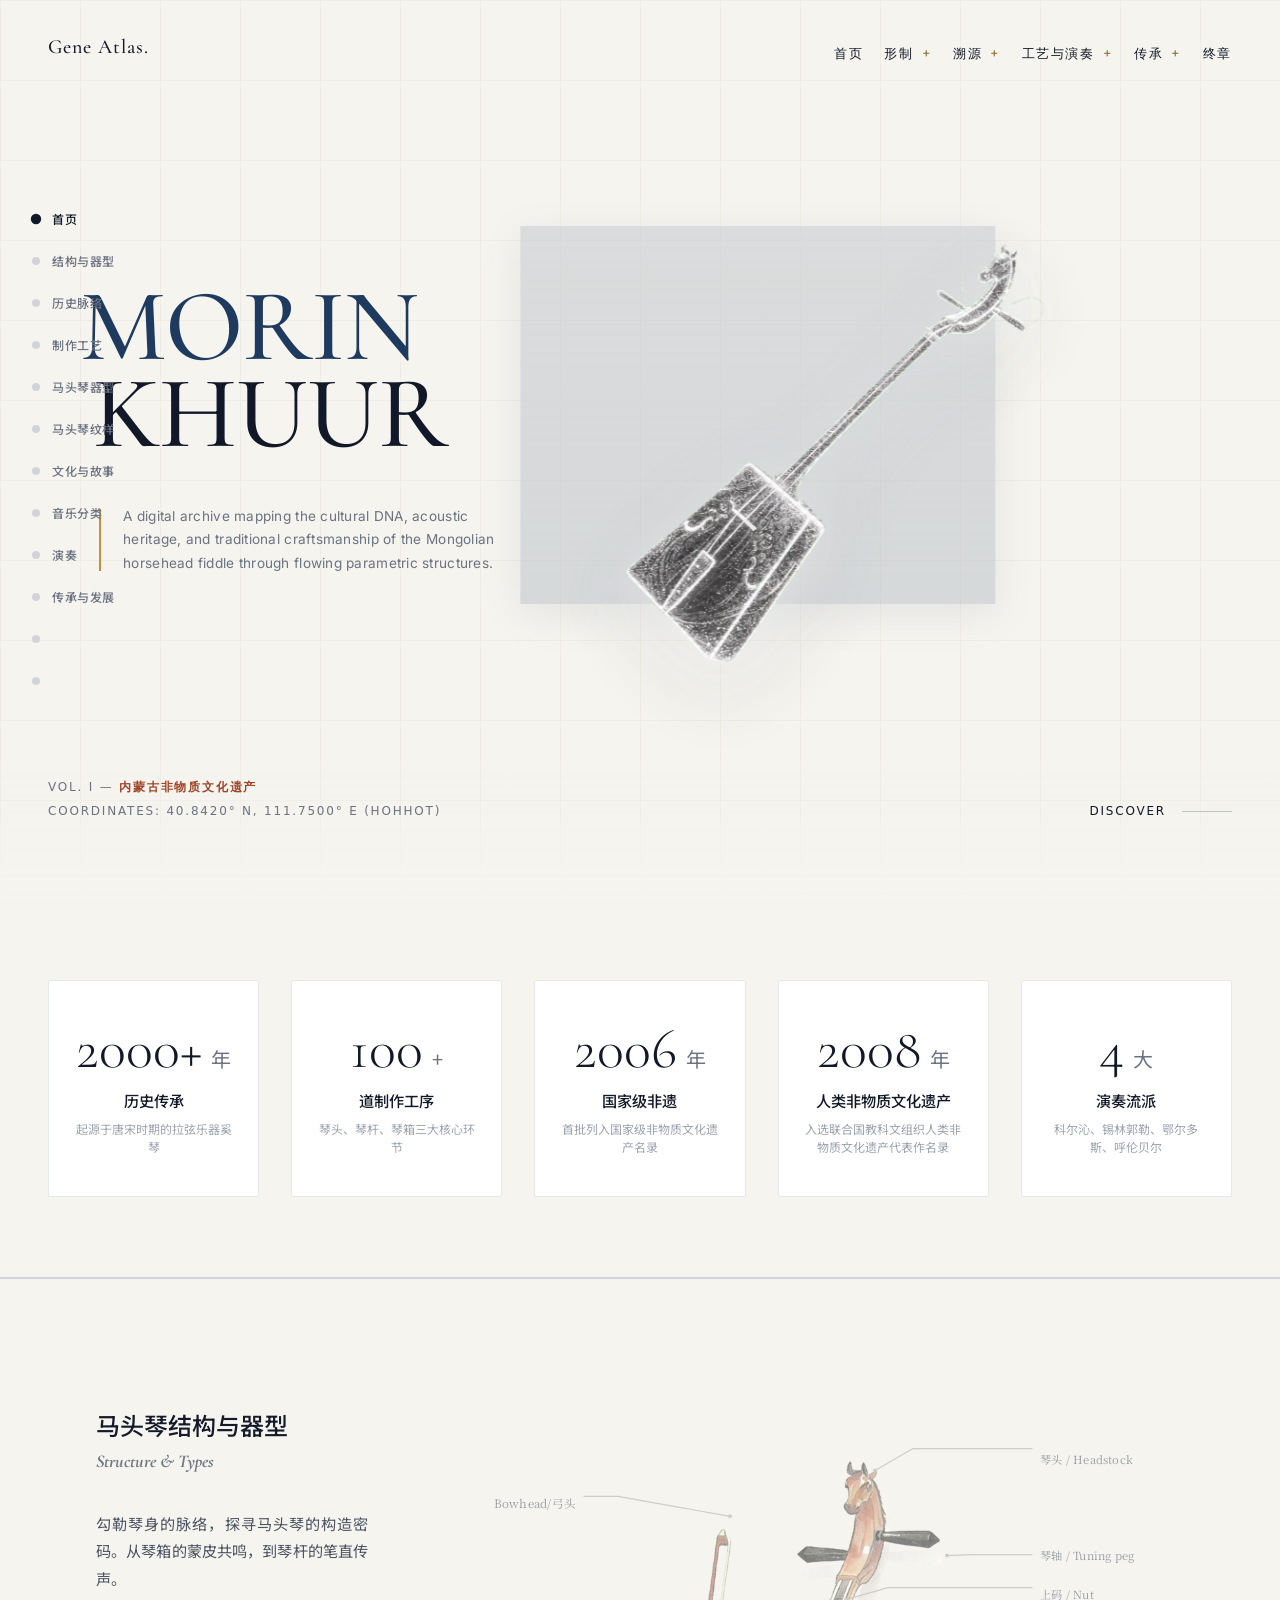
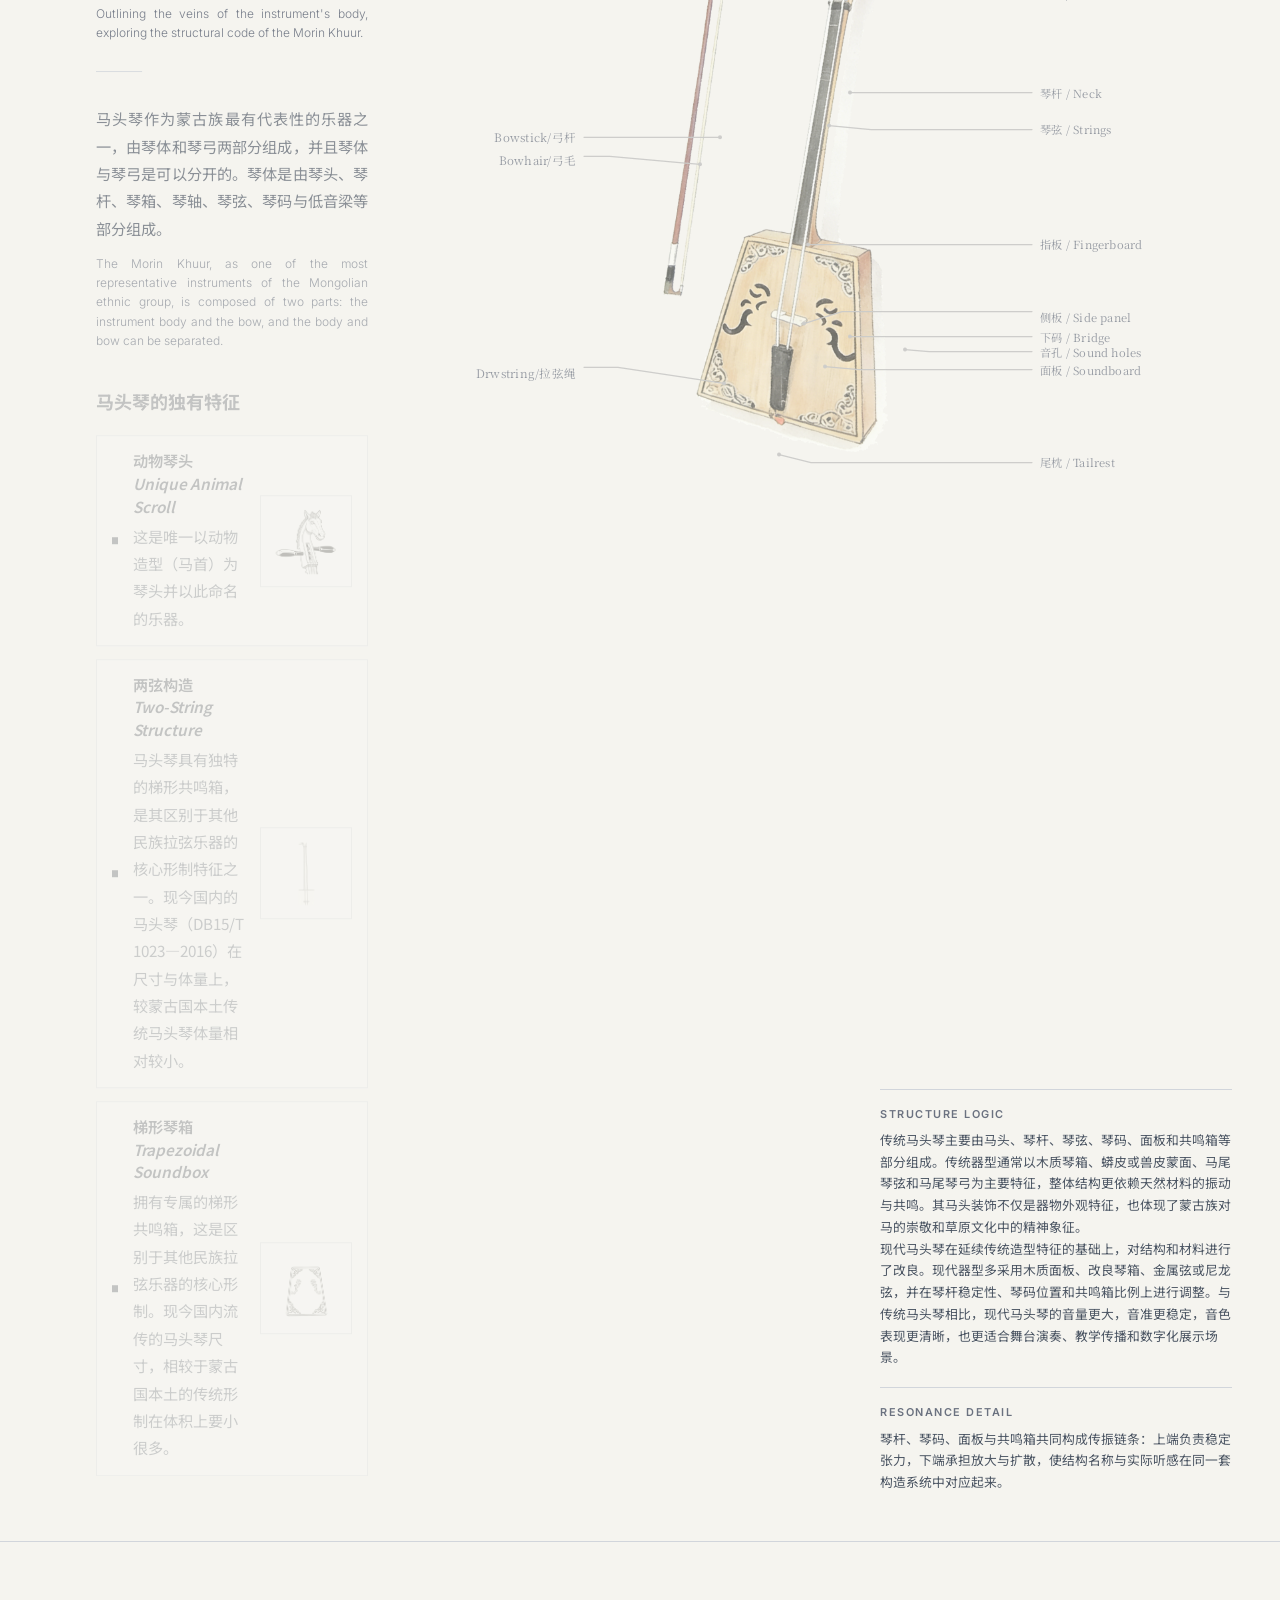
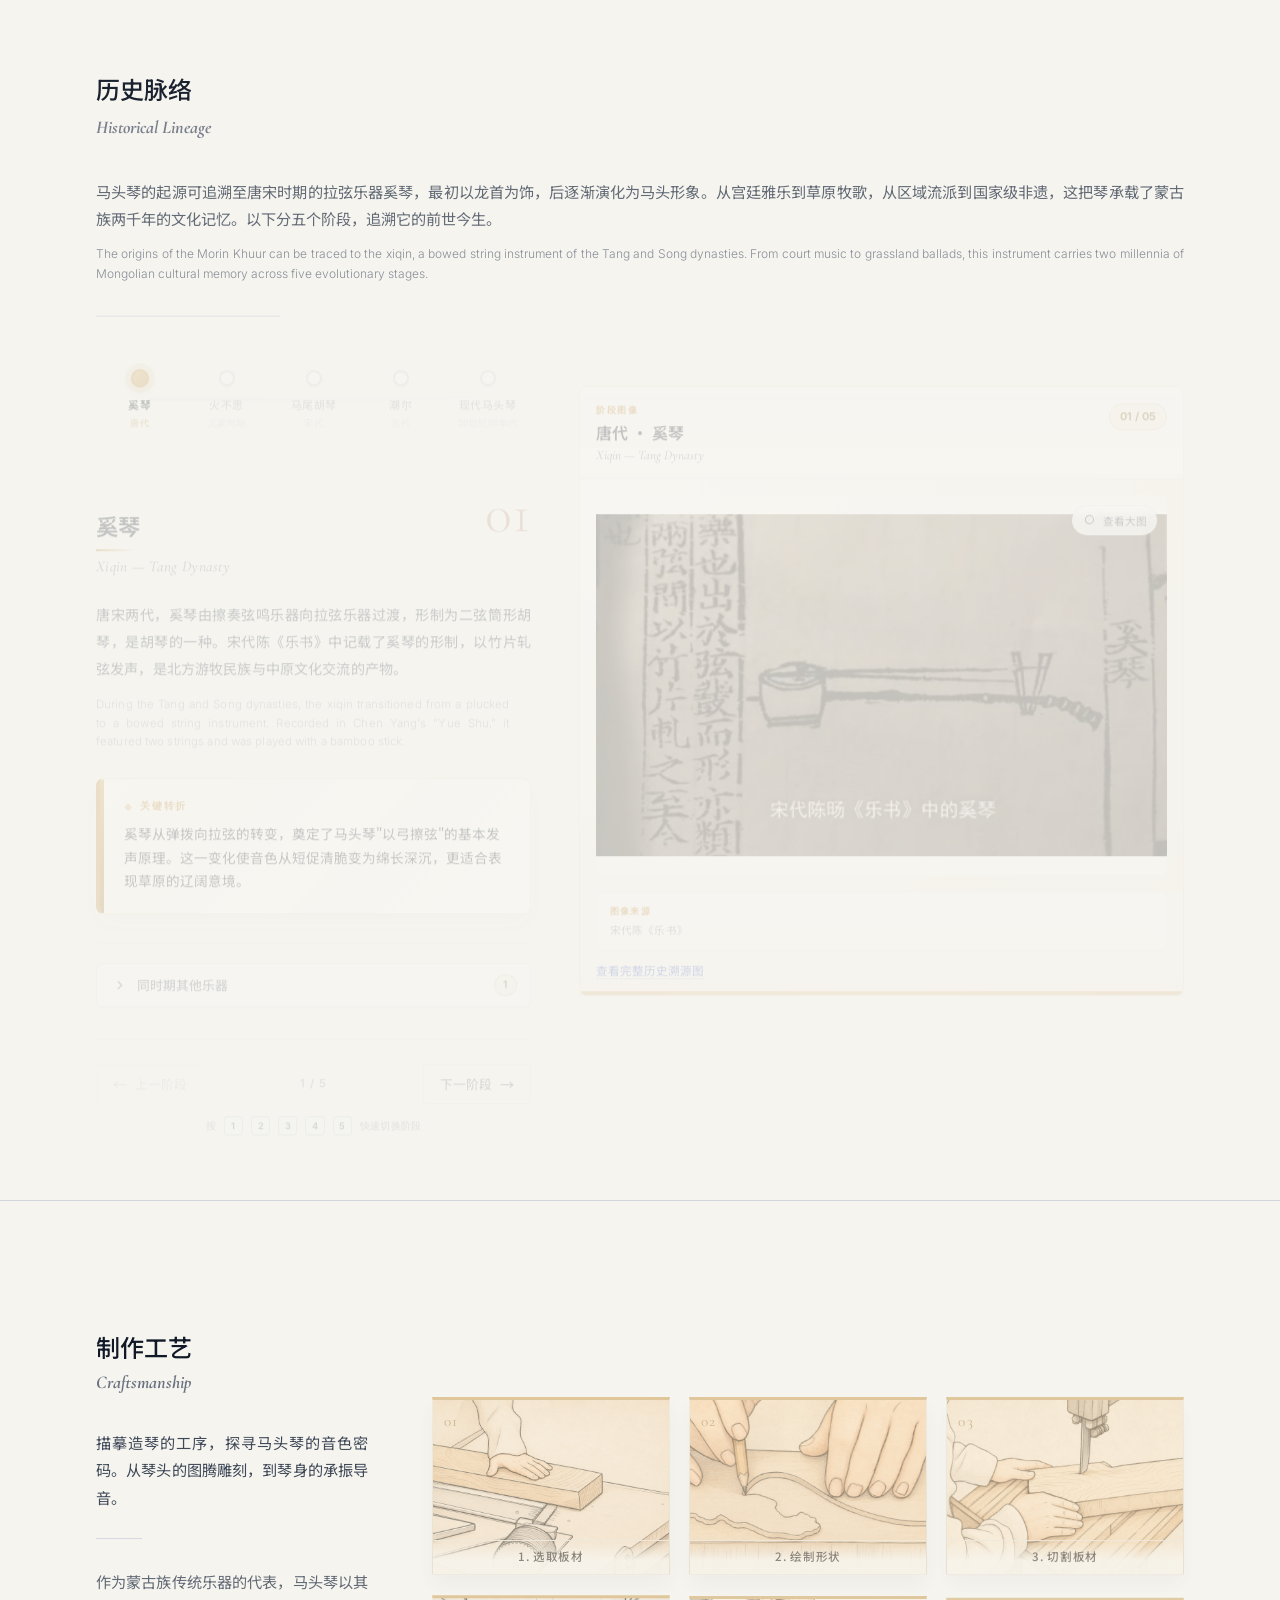
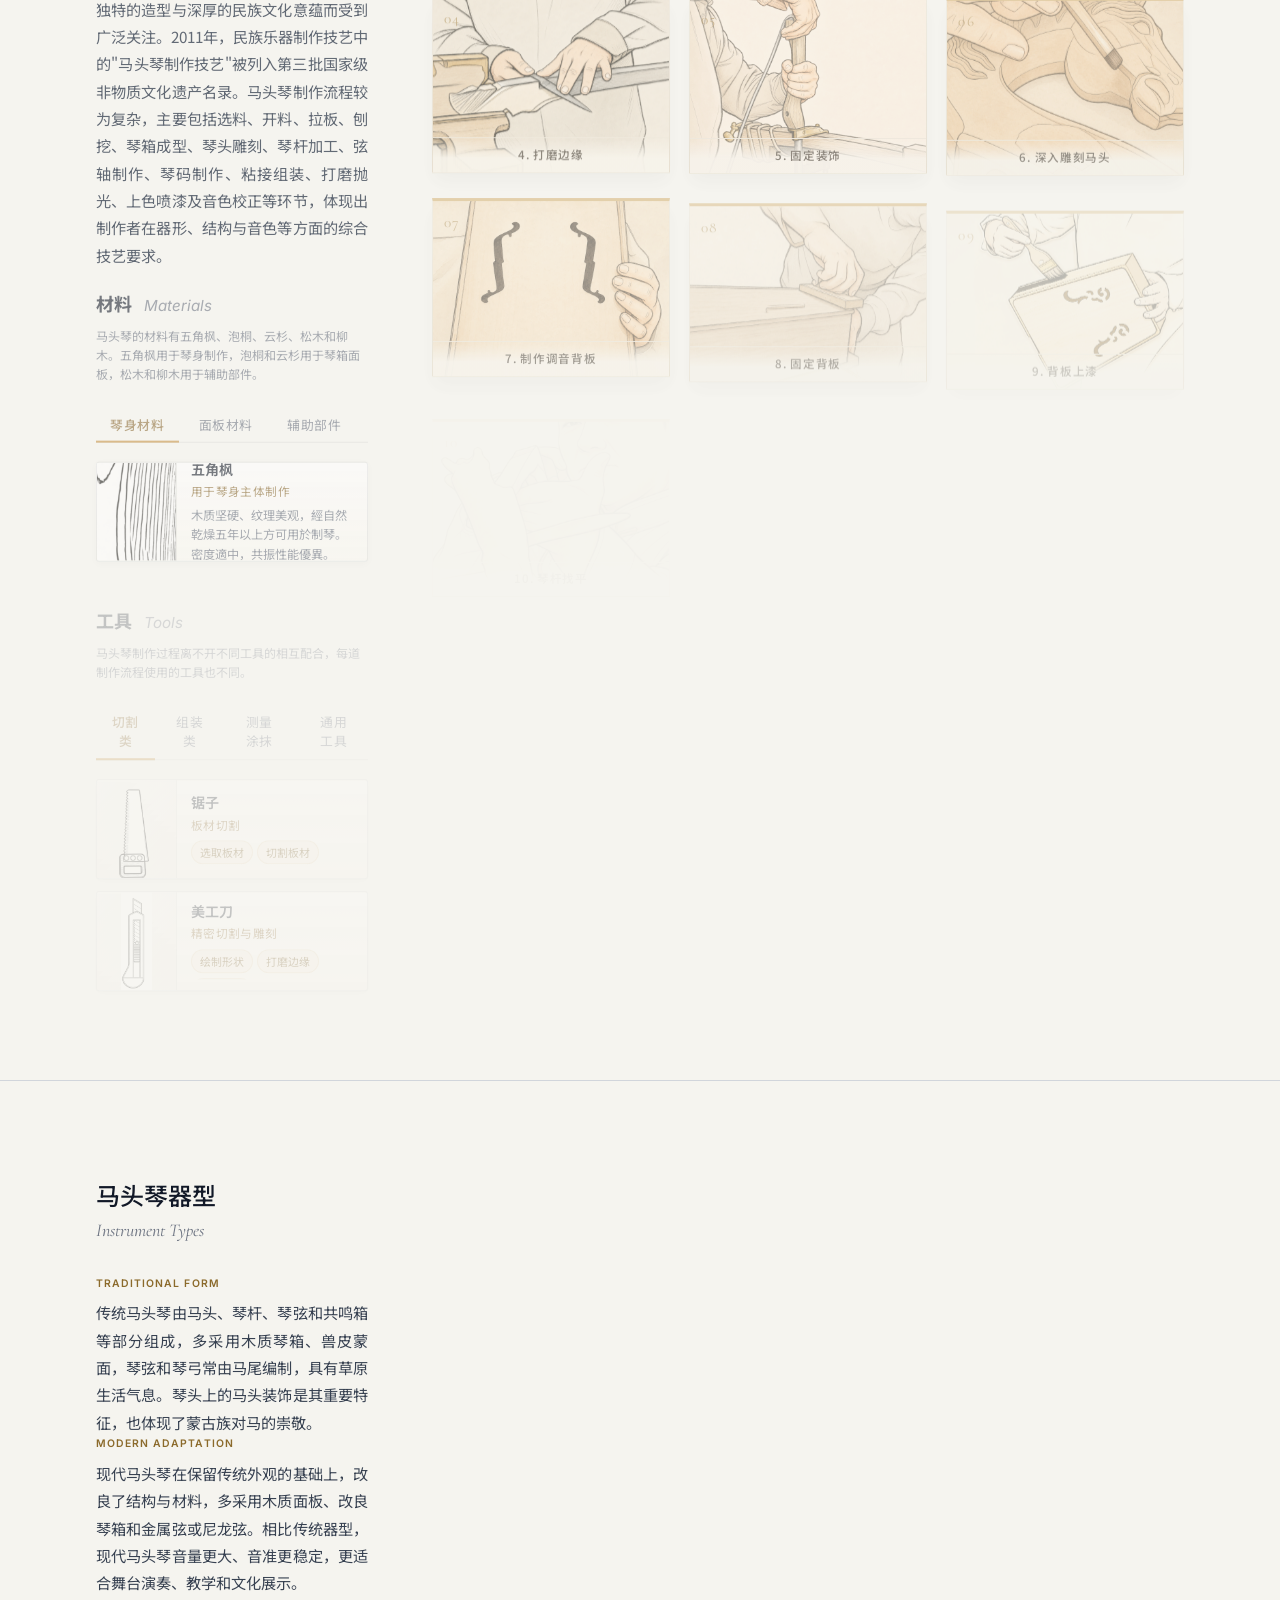
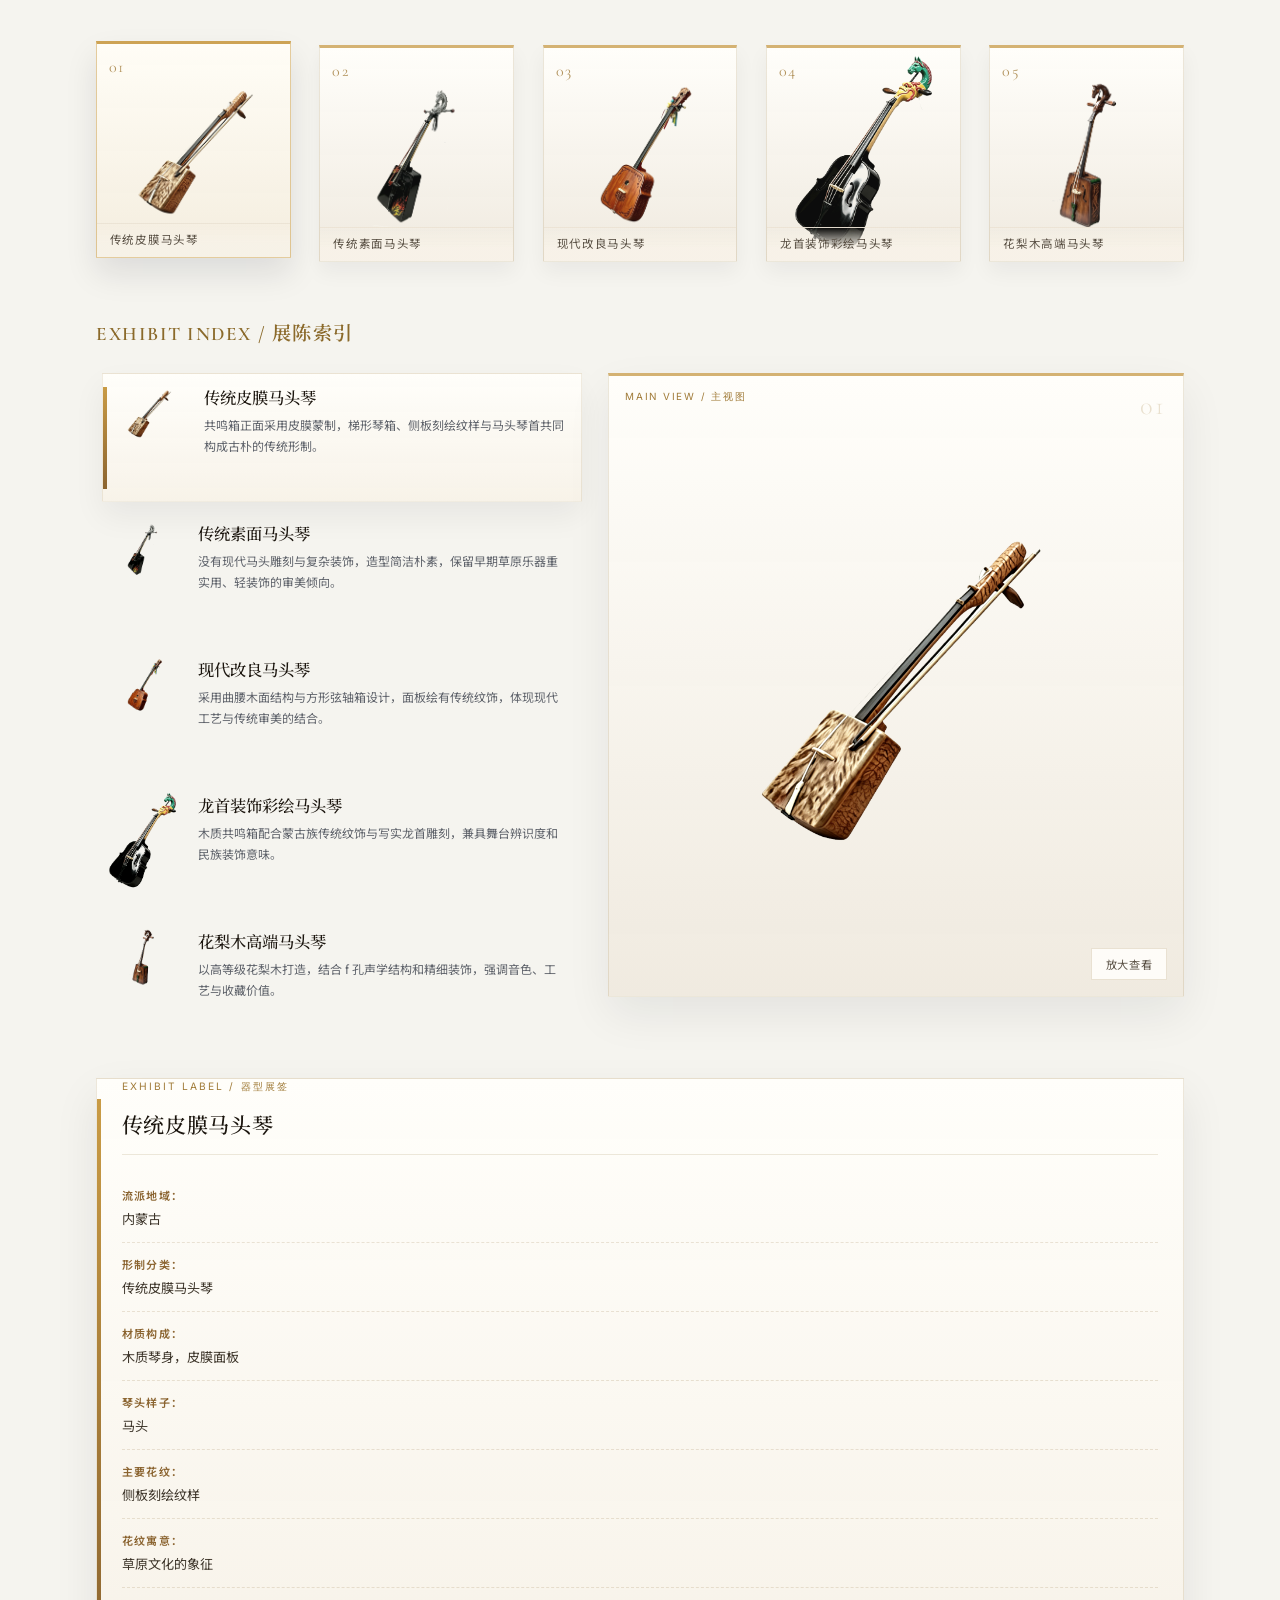
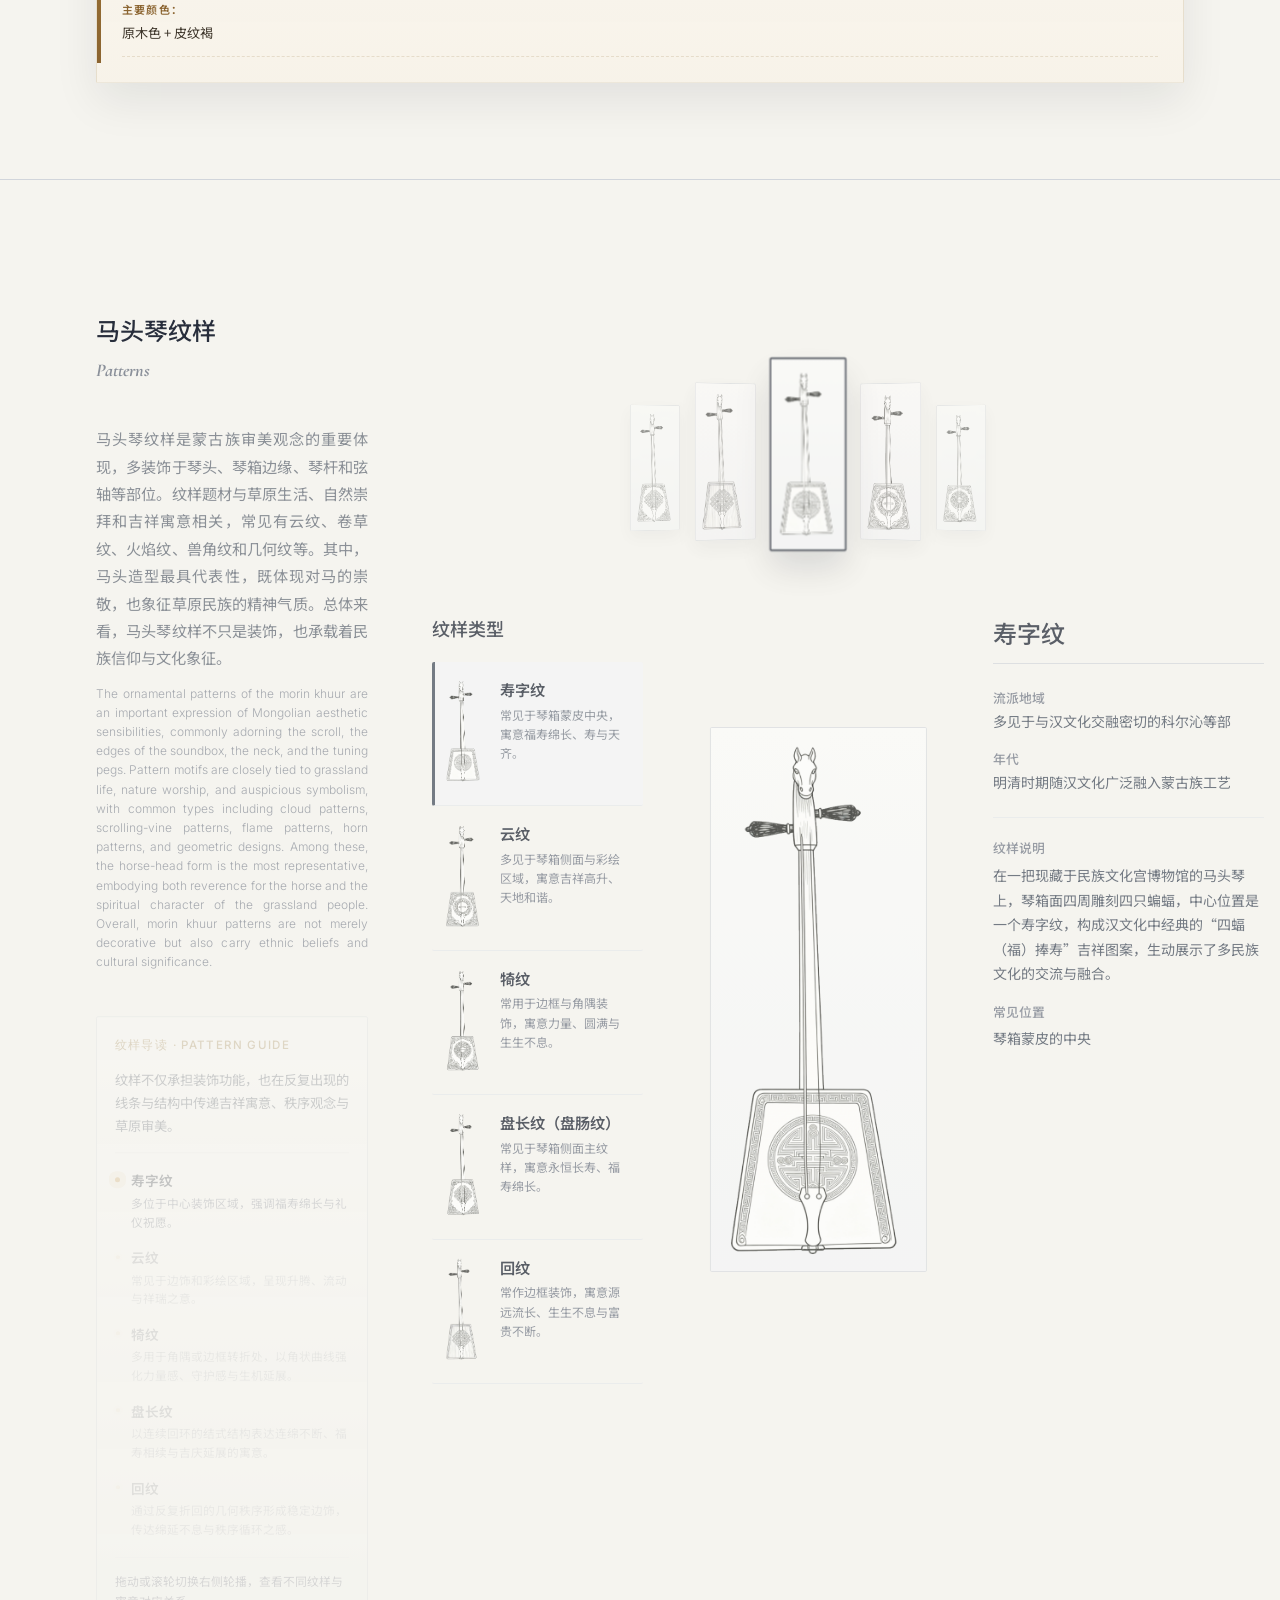
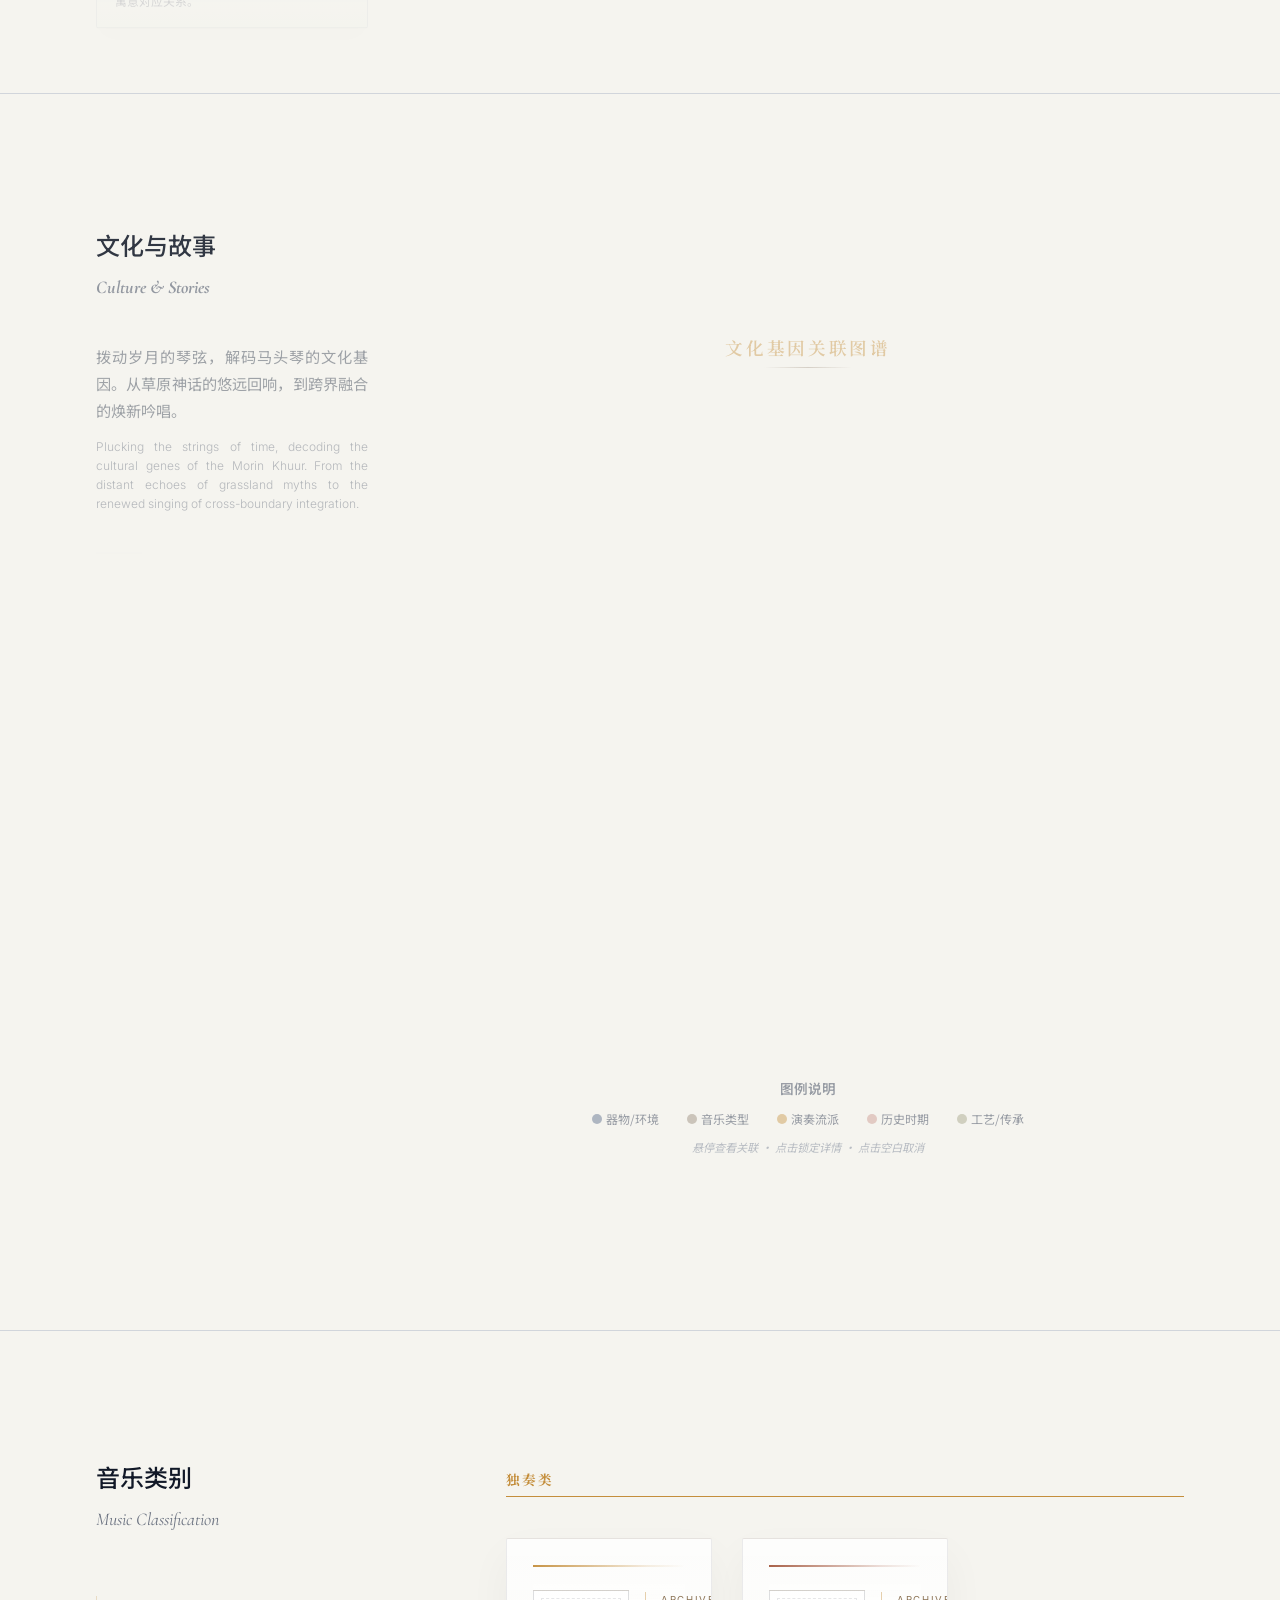
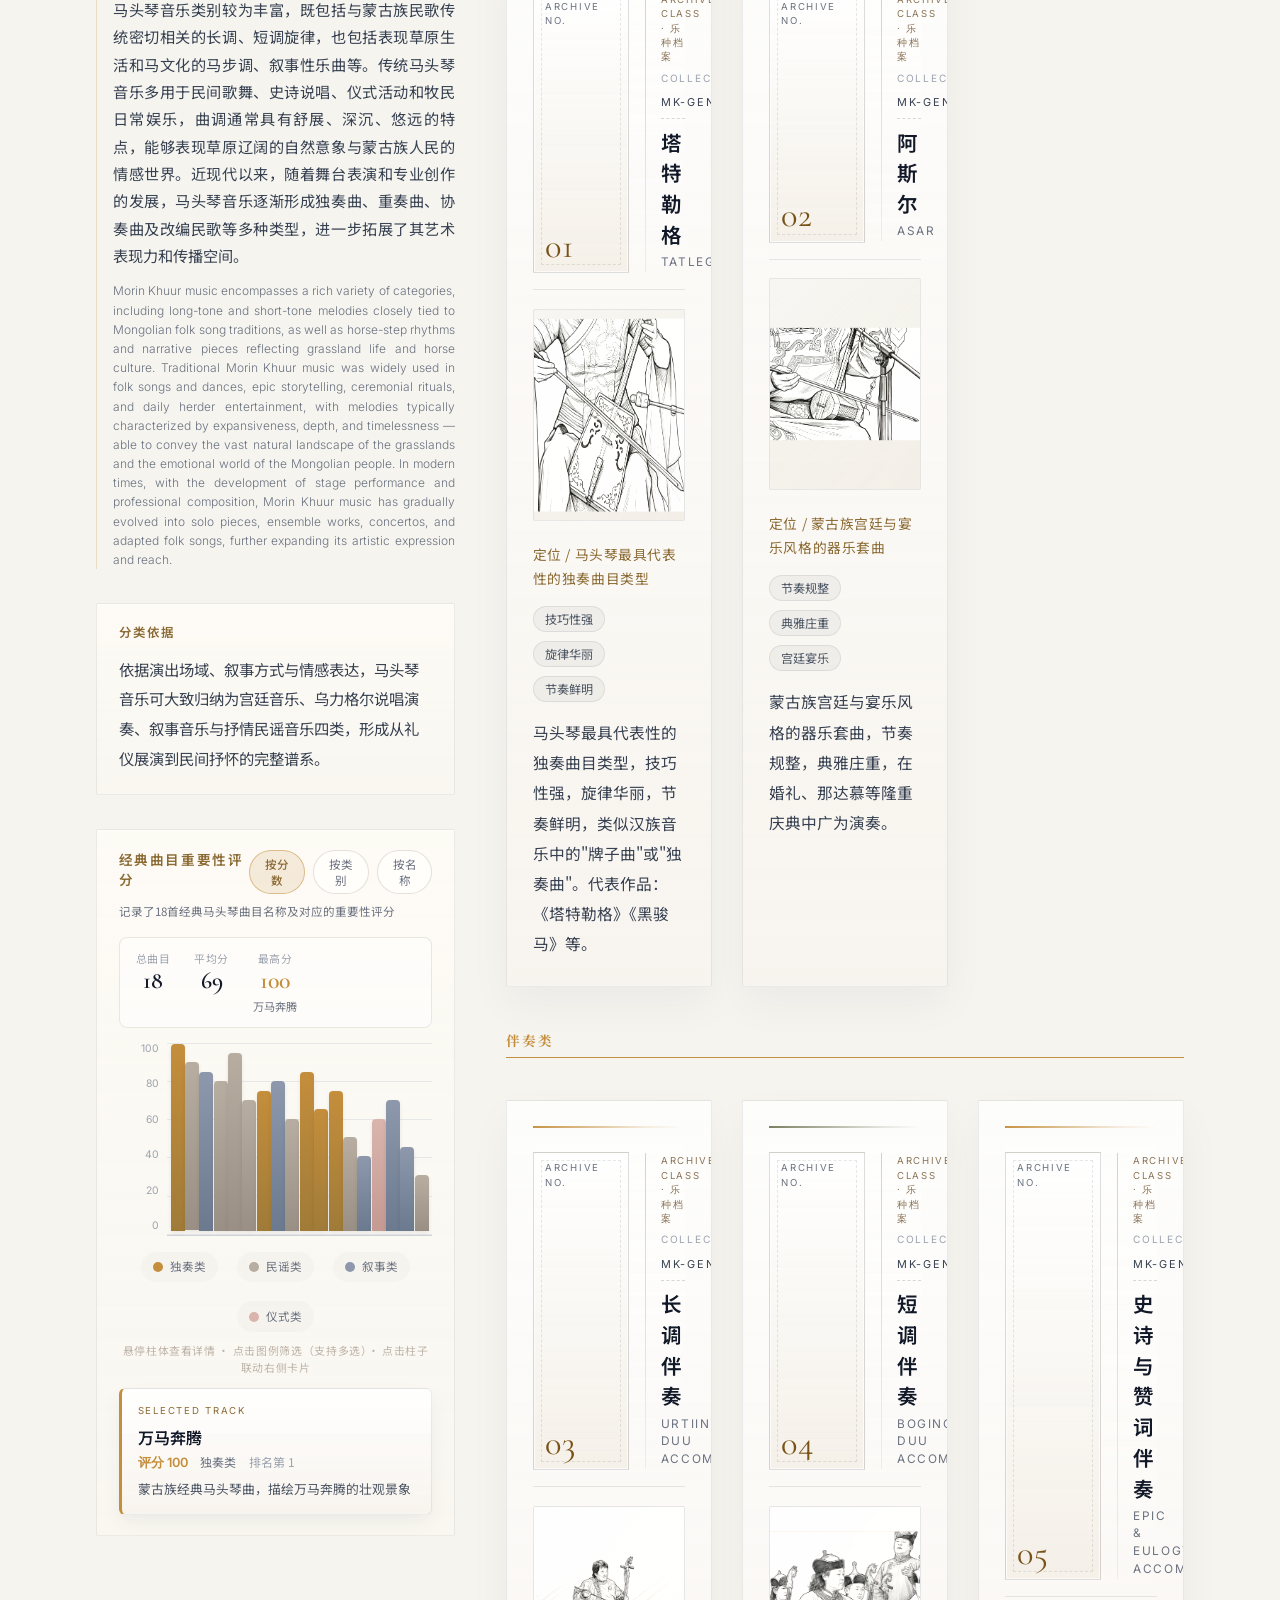
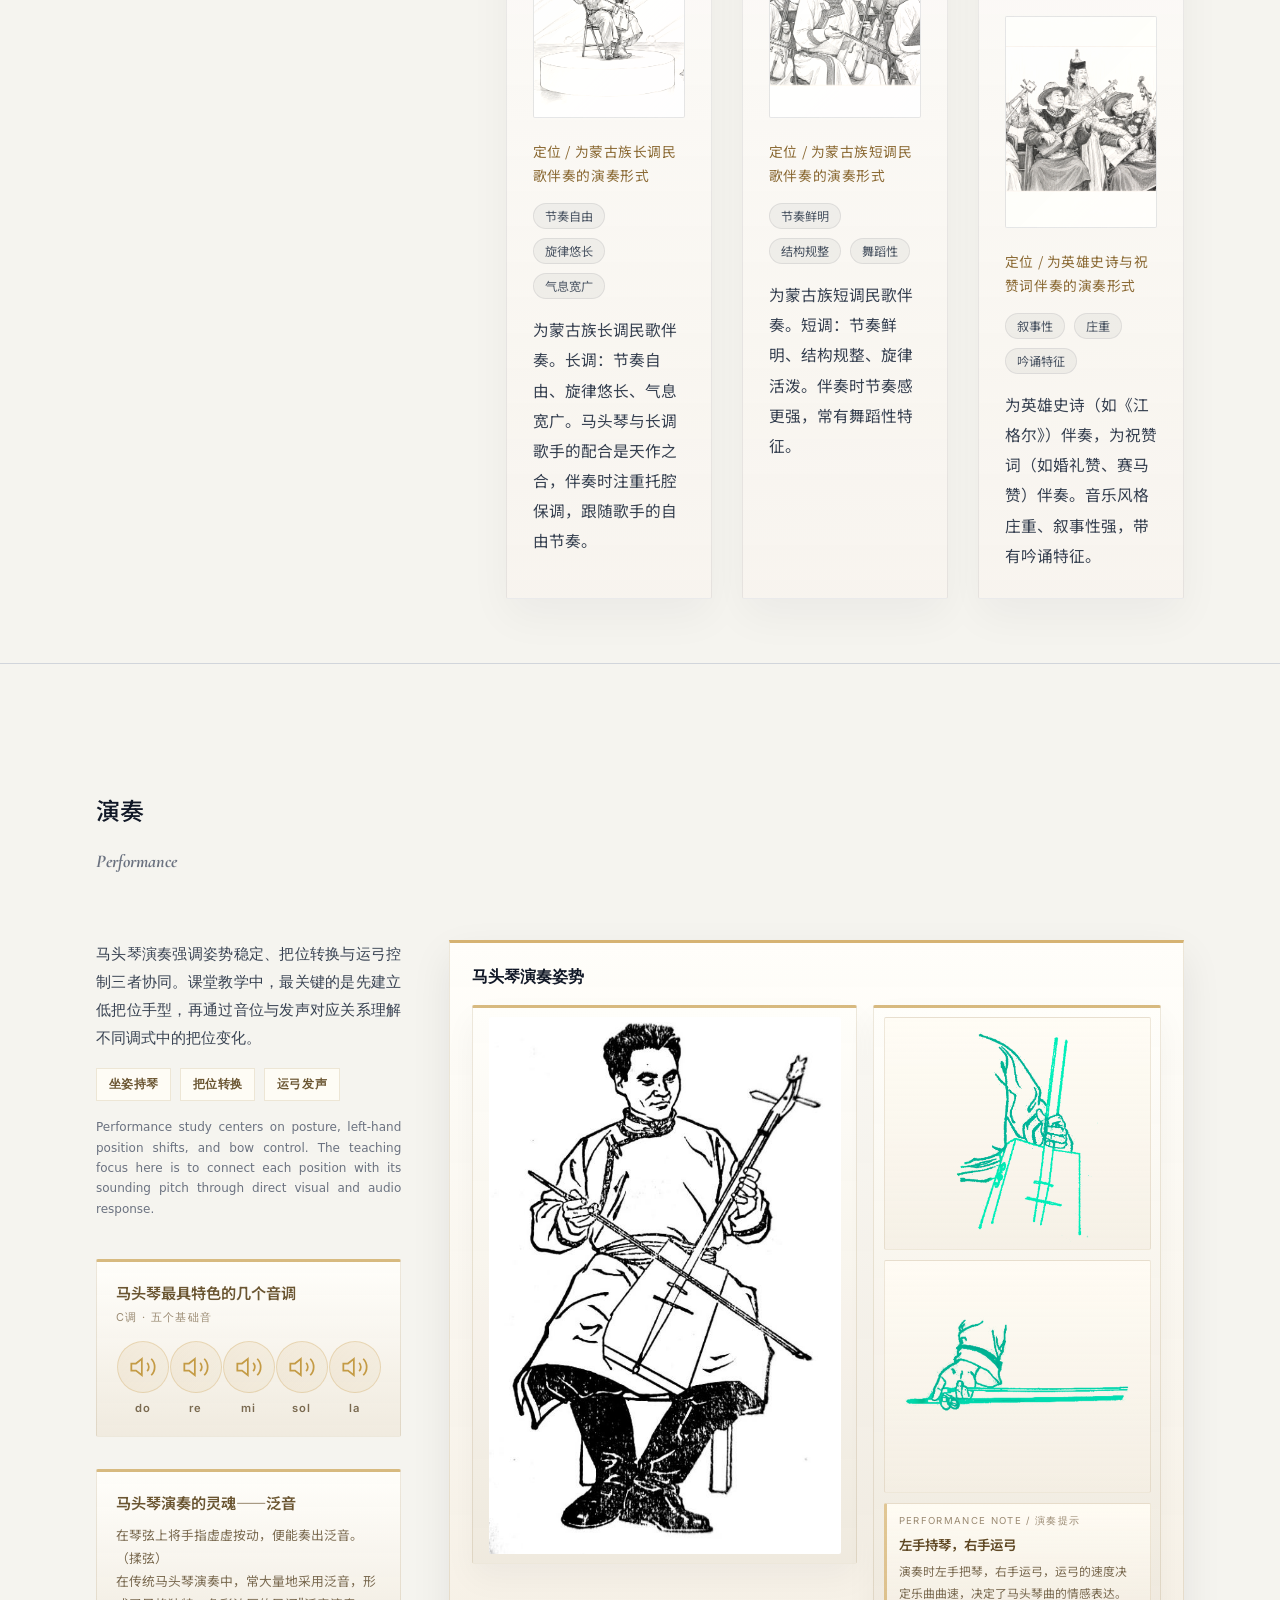
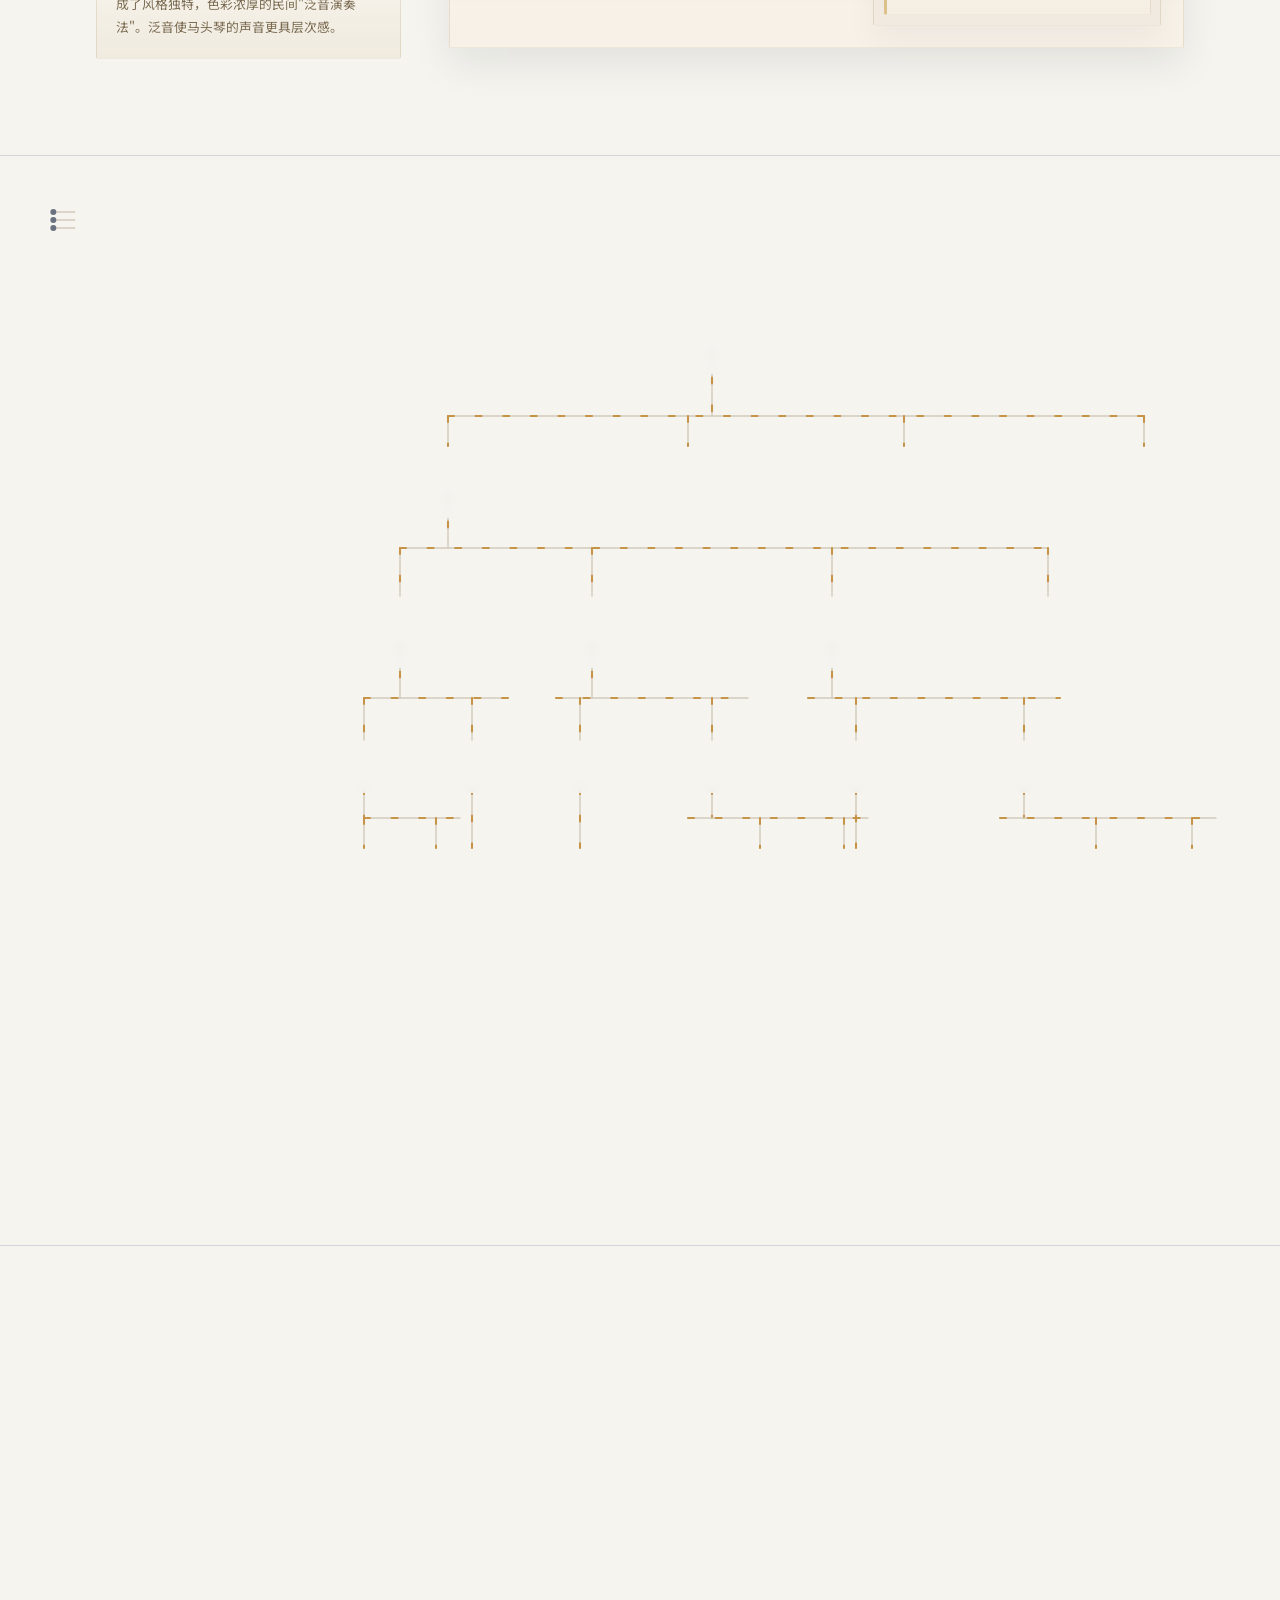
==== commit 2771f2dd: "Merge remote changes and resolve conflict" ====
--- a/index.html
+++ b/index.html
@@ -10,7 +10,7 @@
     <link href="https://fonts.googleapis.com/css2?family=Cormorant+Garamond:ital,wght@0,300;0,400;0,500;0,600;0,700;1,400&family=Noto+Sans+SC:wght@300;400;500;700&family=Inter:wght@300;400;500&display=swap" rel="stylesheet">
     <link href="https://fonts.googleapis.com/css2?family=Noto+Serif+SC:wght@400;600;700&display=swap" rel="stylesheet">
     
-    <link rel="stylesheet" href="style.appfix.css">
+    <link rel="stylesheet" href="style.appfix.css?v=2">
     <link rel="stylesheet" href="css/patterns-section.css">
     <link rel="stylesheet" href="css/music-classification.css">
     <script src="https://d3js.org/d3.v7.min.js"></script>
--- a/style.appfix.css
+++ b/style.appfix.css
@@ -417,7 +417,11 @@
     padding: 6rem;
     border-top: 1px solid #D1D5DB;
     position: relative;
-    scroll-margin-top: 5rem;
+    scroll-margin-top: 100px;
+}
+
+section[id] {
+    scroll-margin-top: 100px;
 }
 
 .section-icon {
@@ -4422,15 +4426,16 @@
     .culture-circle { width: 280px; height: 280px; }
     .bar { width: 0.5rem; }
     .bar-chart { overflow-x: auto; min-width: 100%; }
-    .dashboard-section { scroll-margin-top: 4rem; }
-    .content-section { scroll-margin-top: 4rem; }
+    .dashboard-section { scroll-margin-top: 80px; }
+    .content-section { scroll-margin-top: 80px; }
+    section[id] { scroll-margin-top: 80px; }
 }
 
 /* ==================== Dashboard Section ==================== */
 .dashboard-section {
     padding: 5rem 3rem;
     border-bottom: 1px solid #D1D5DB;
-    scroll-margin-top: 5rem;
+    scroll-margin-top: 100px;
 }
 
 .dashboard-grid {
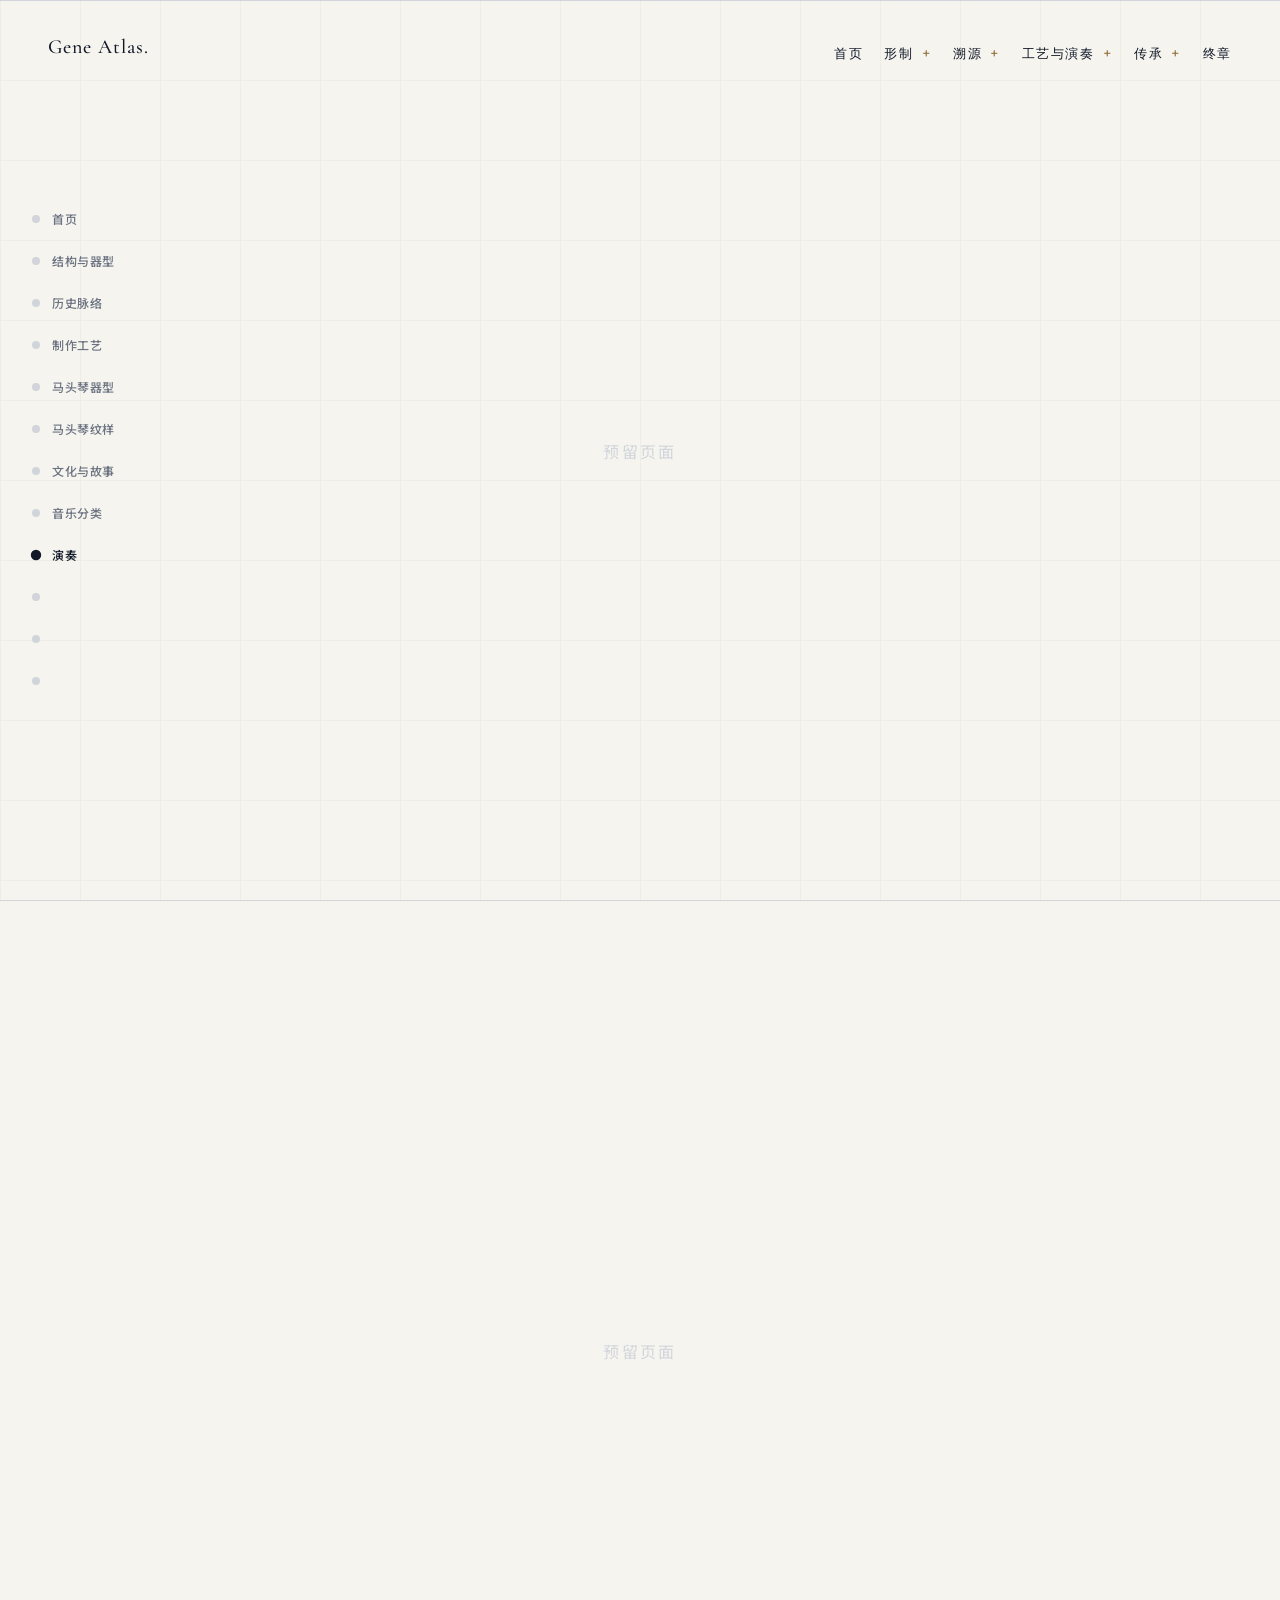
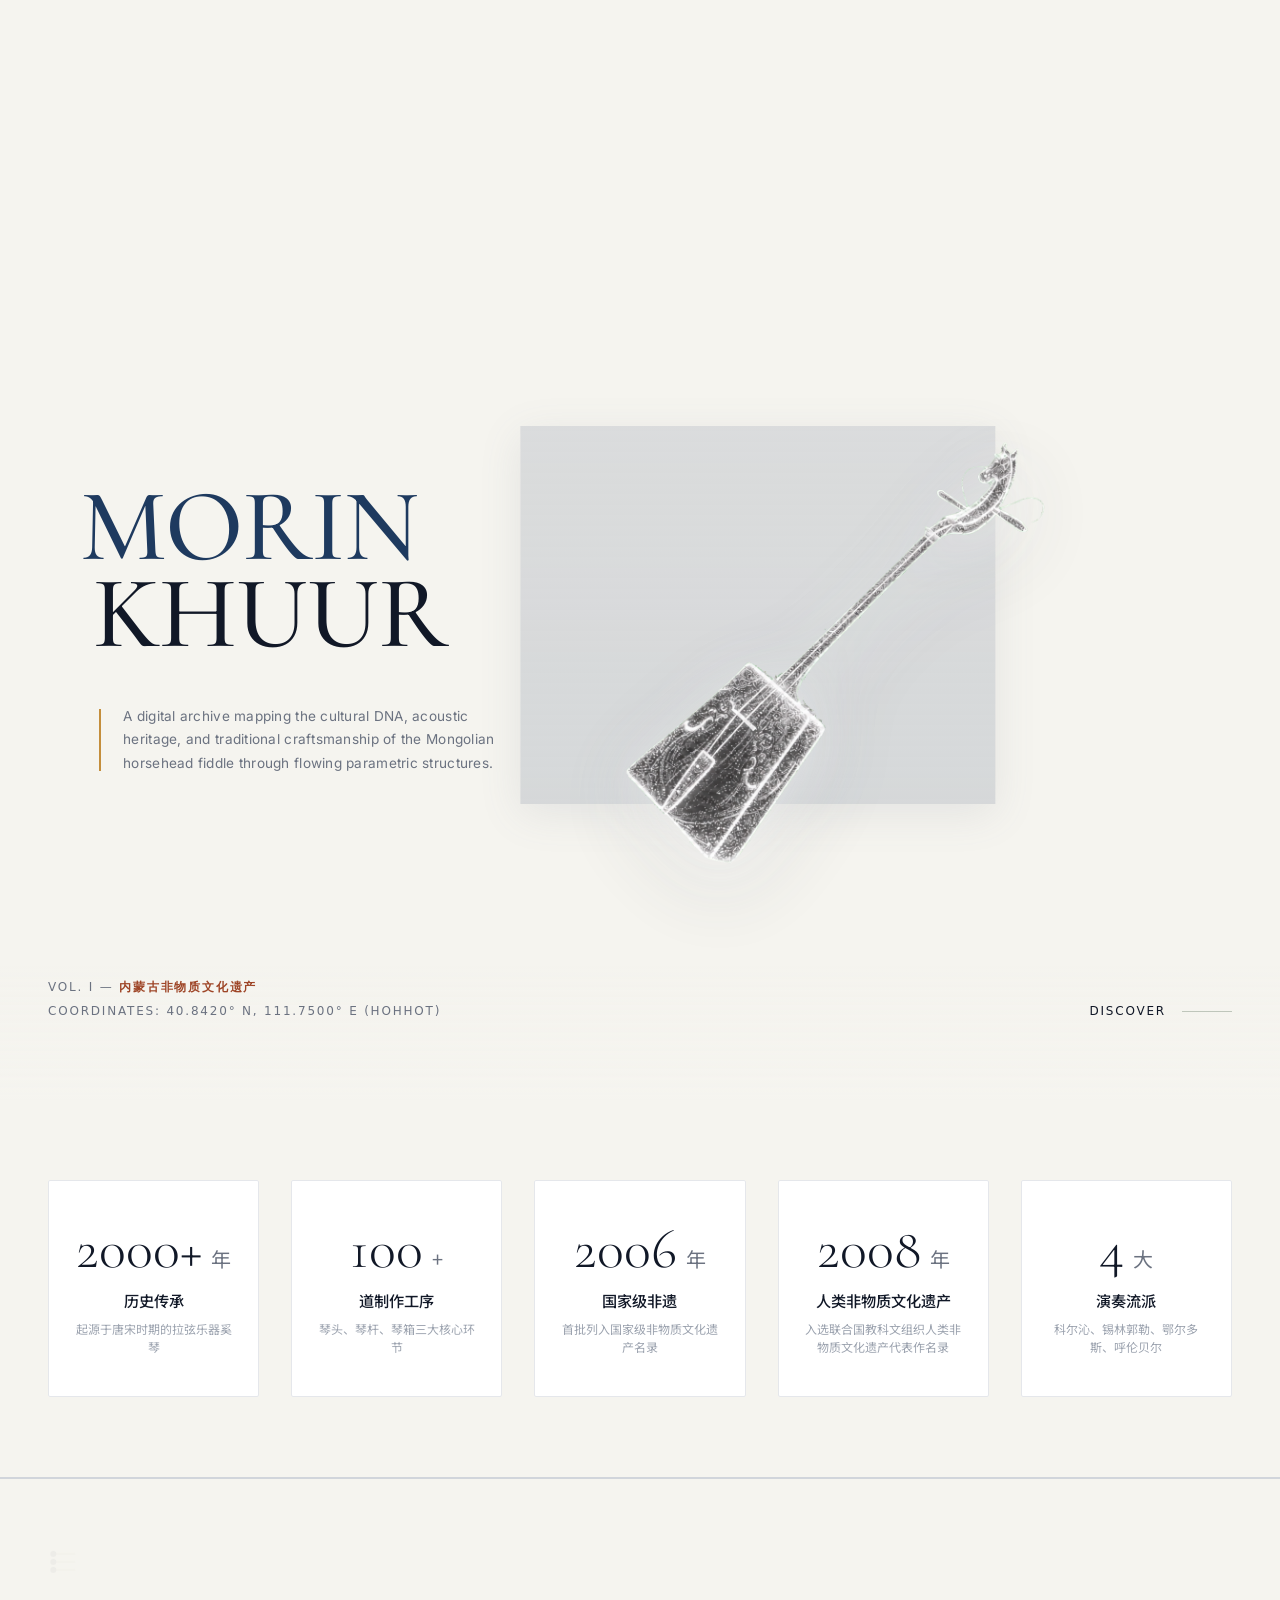
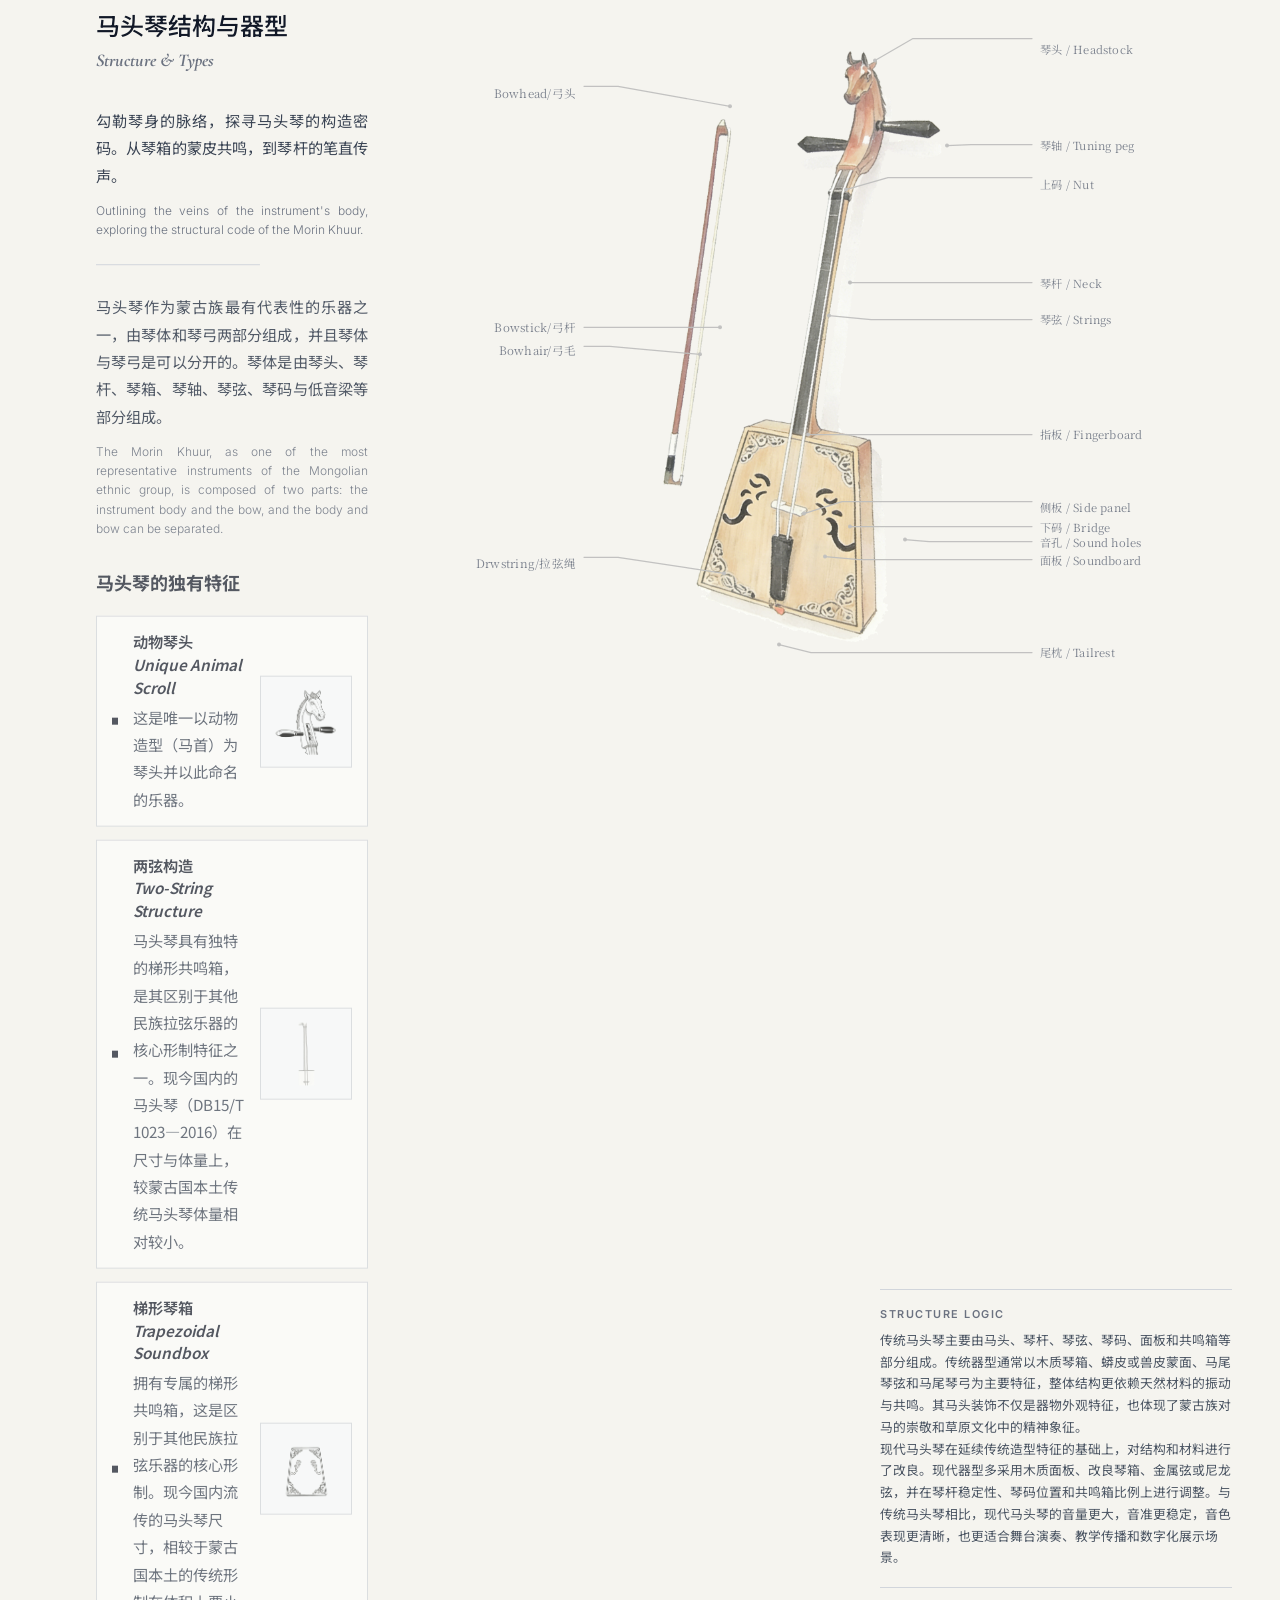
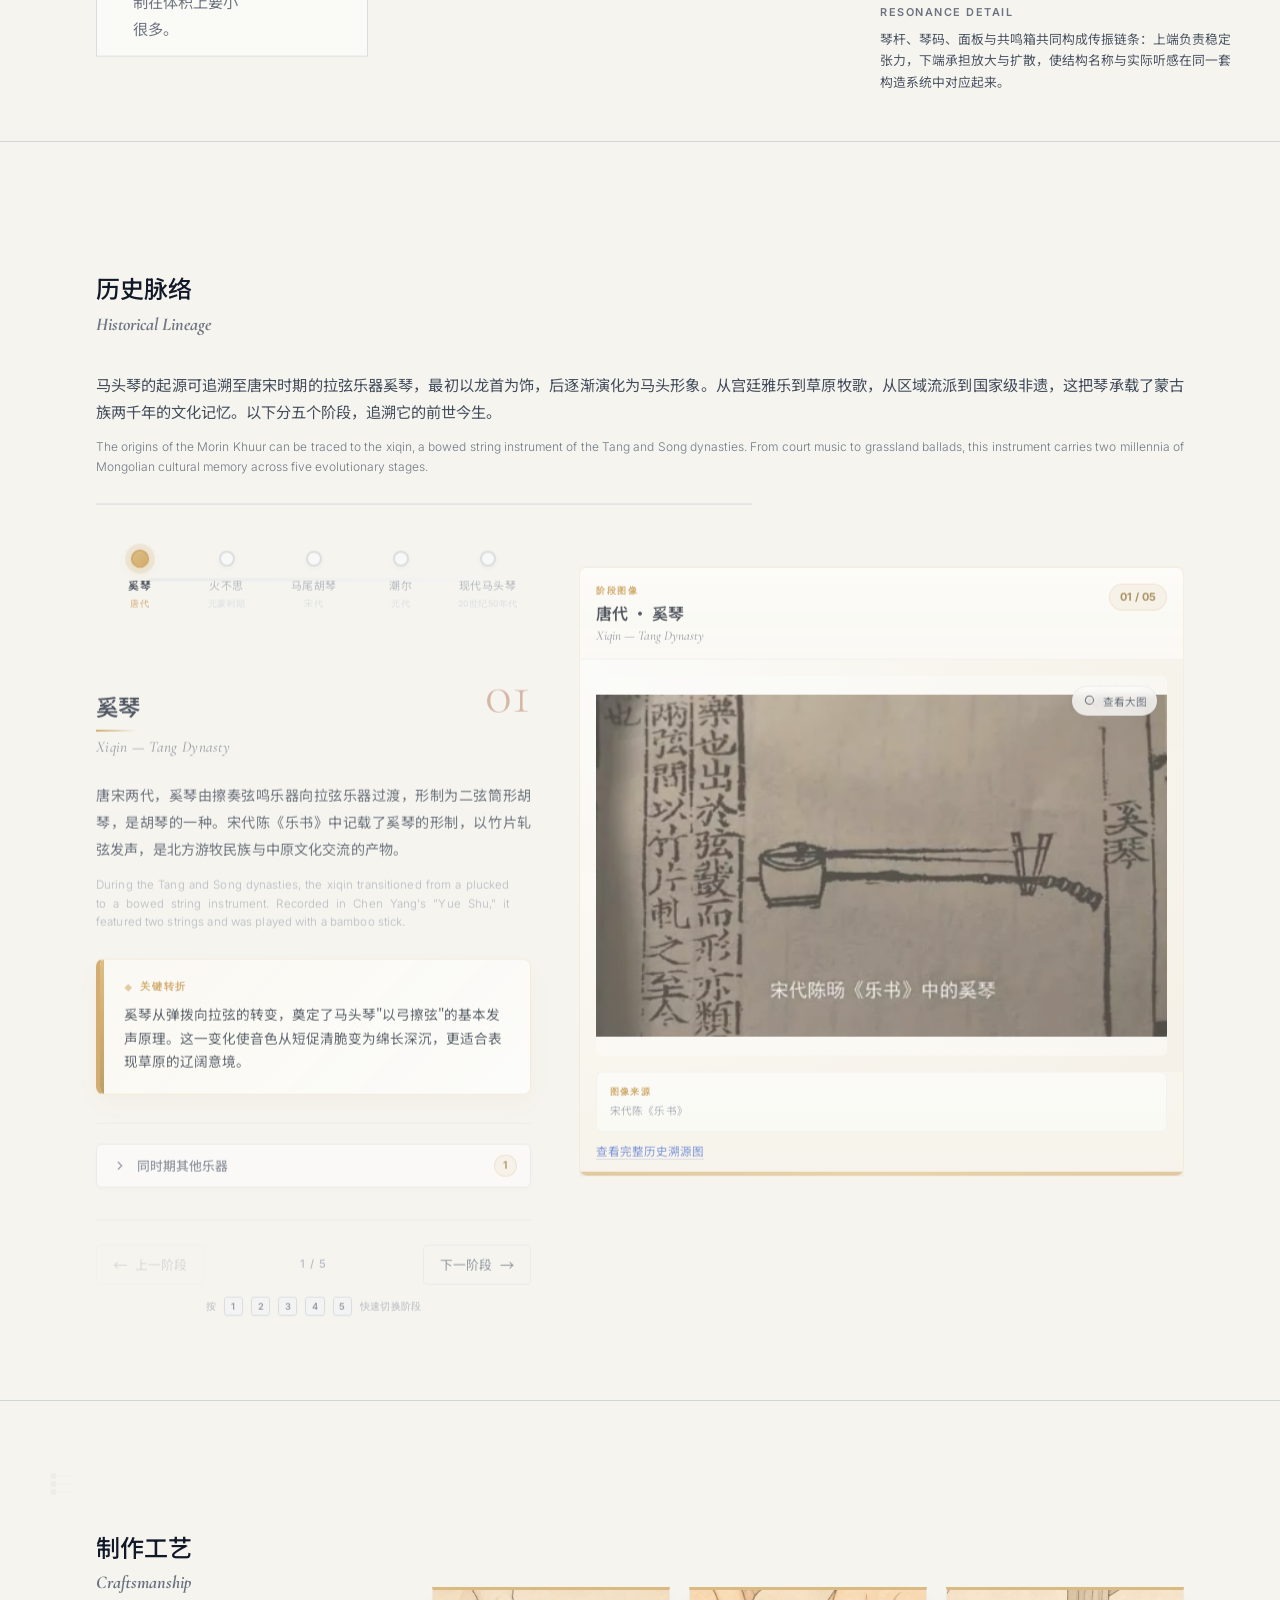
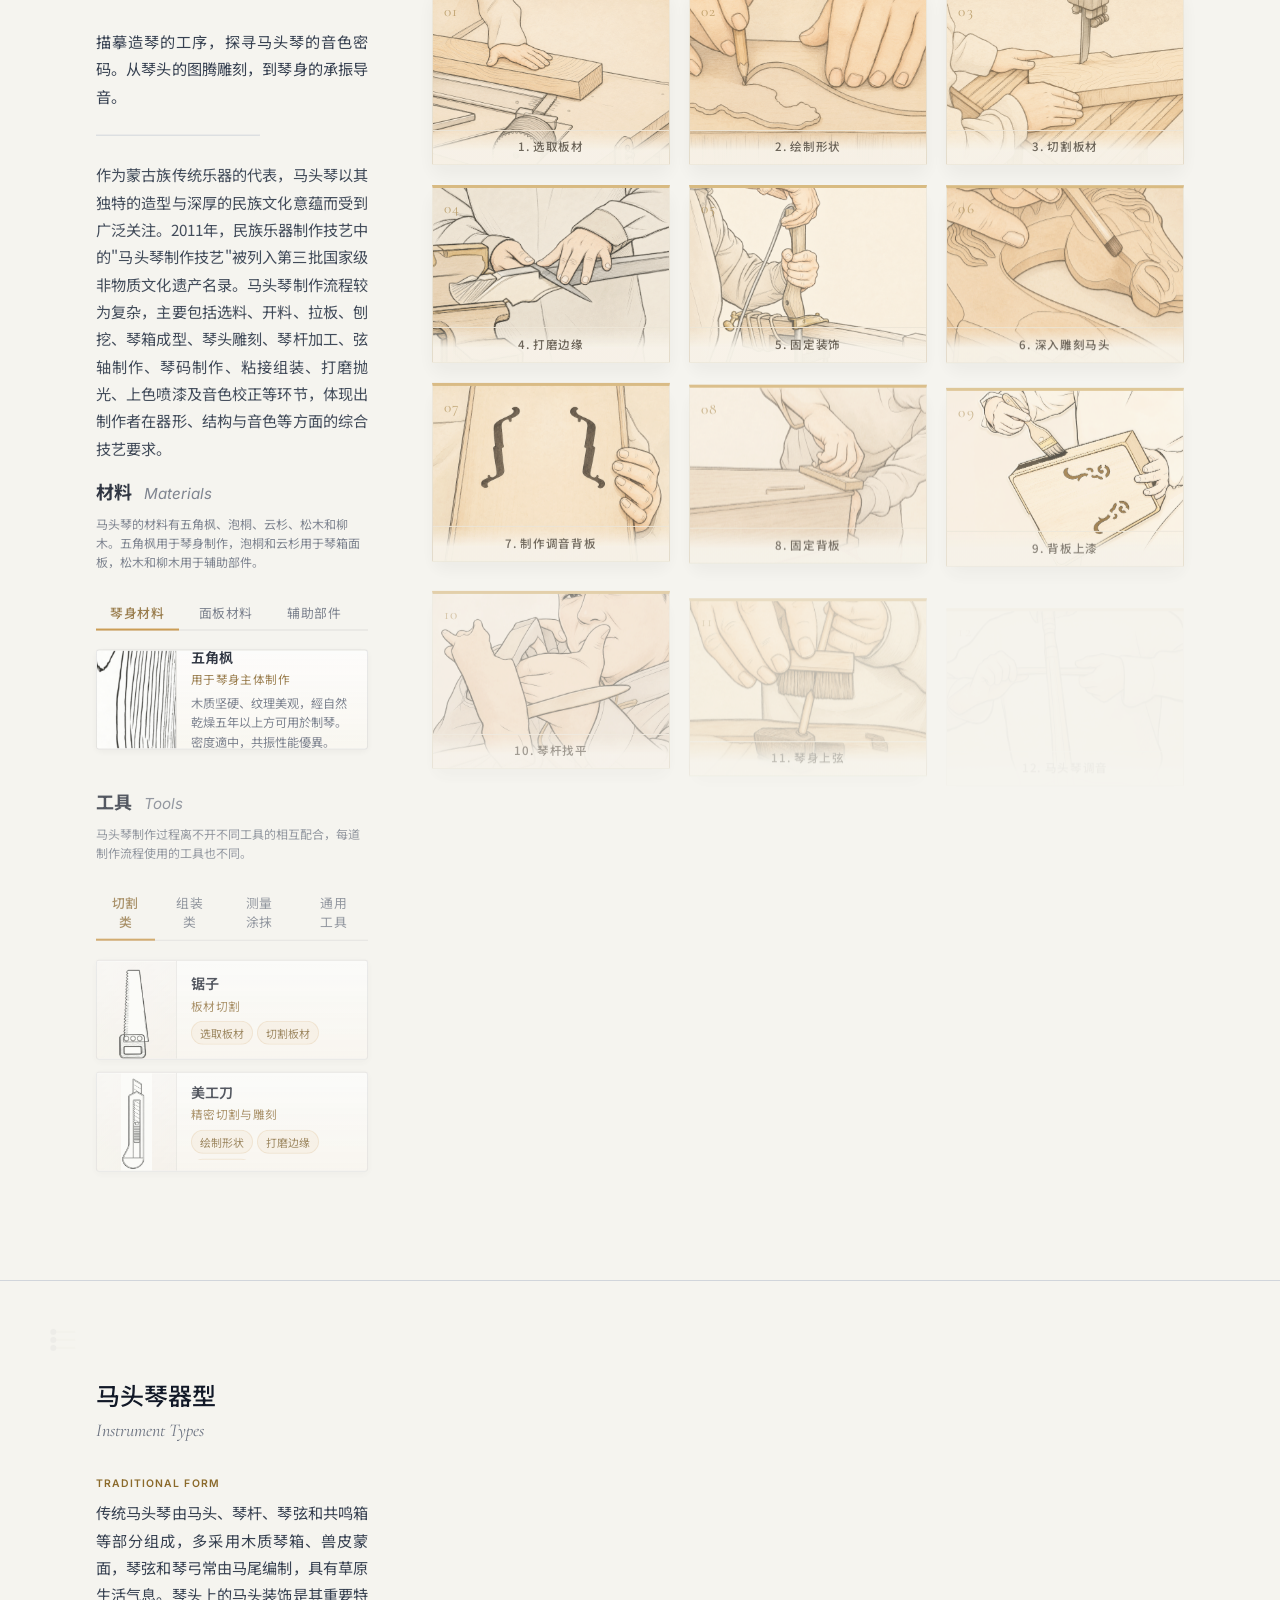
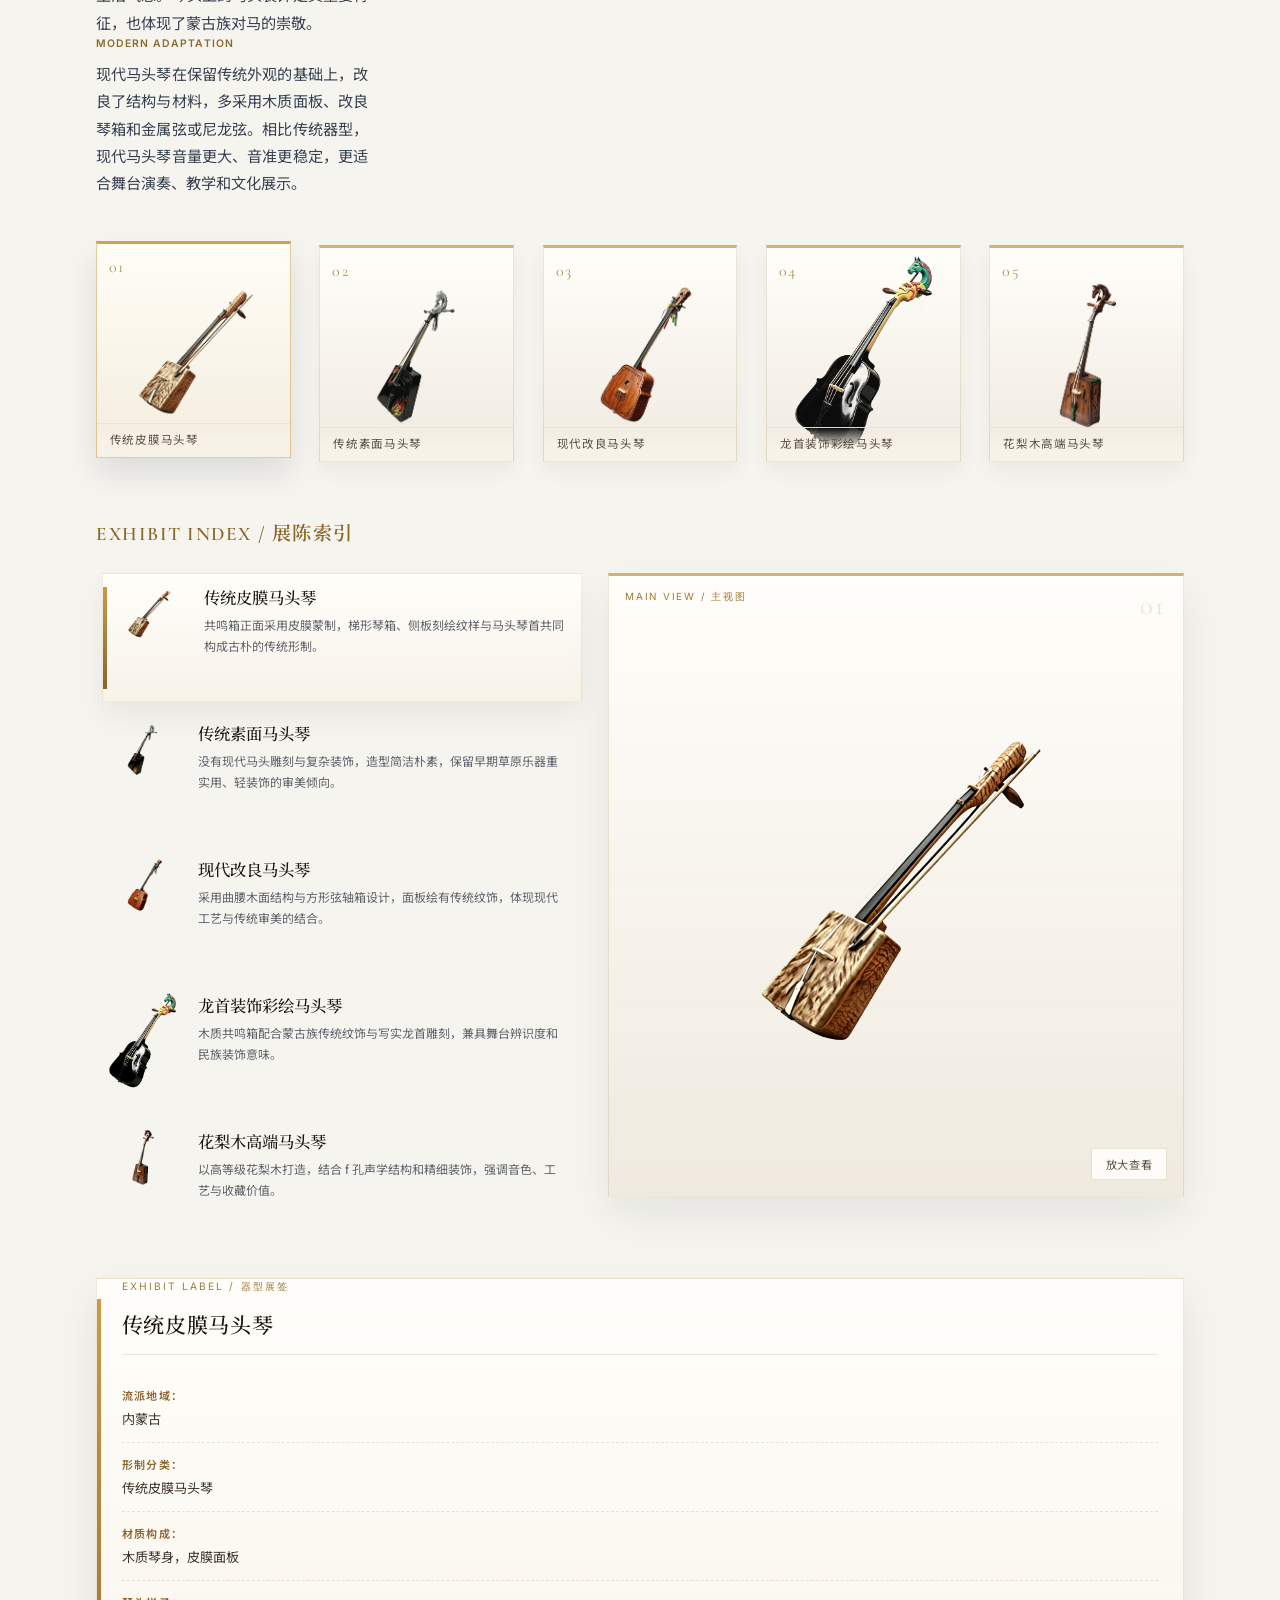
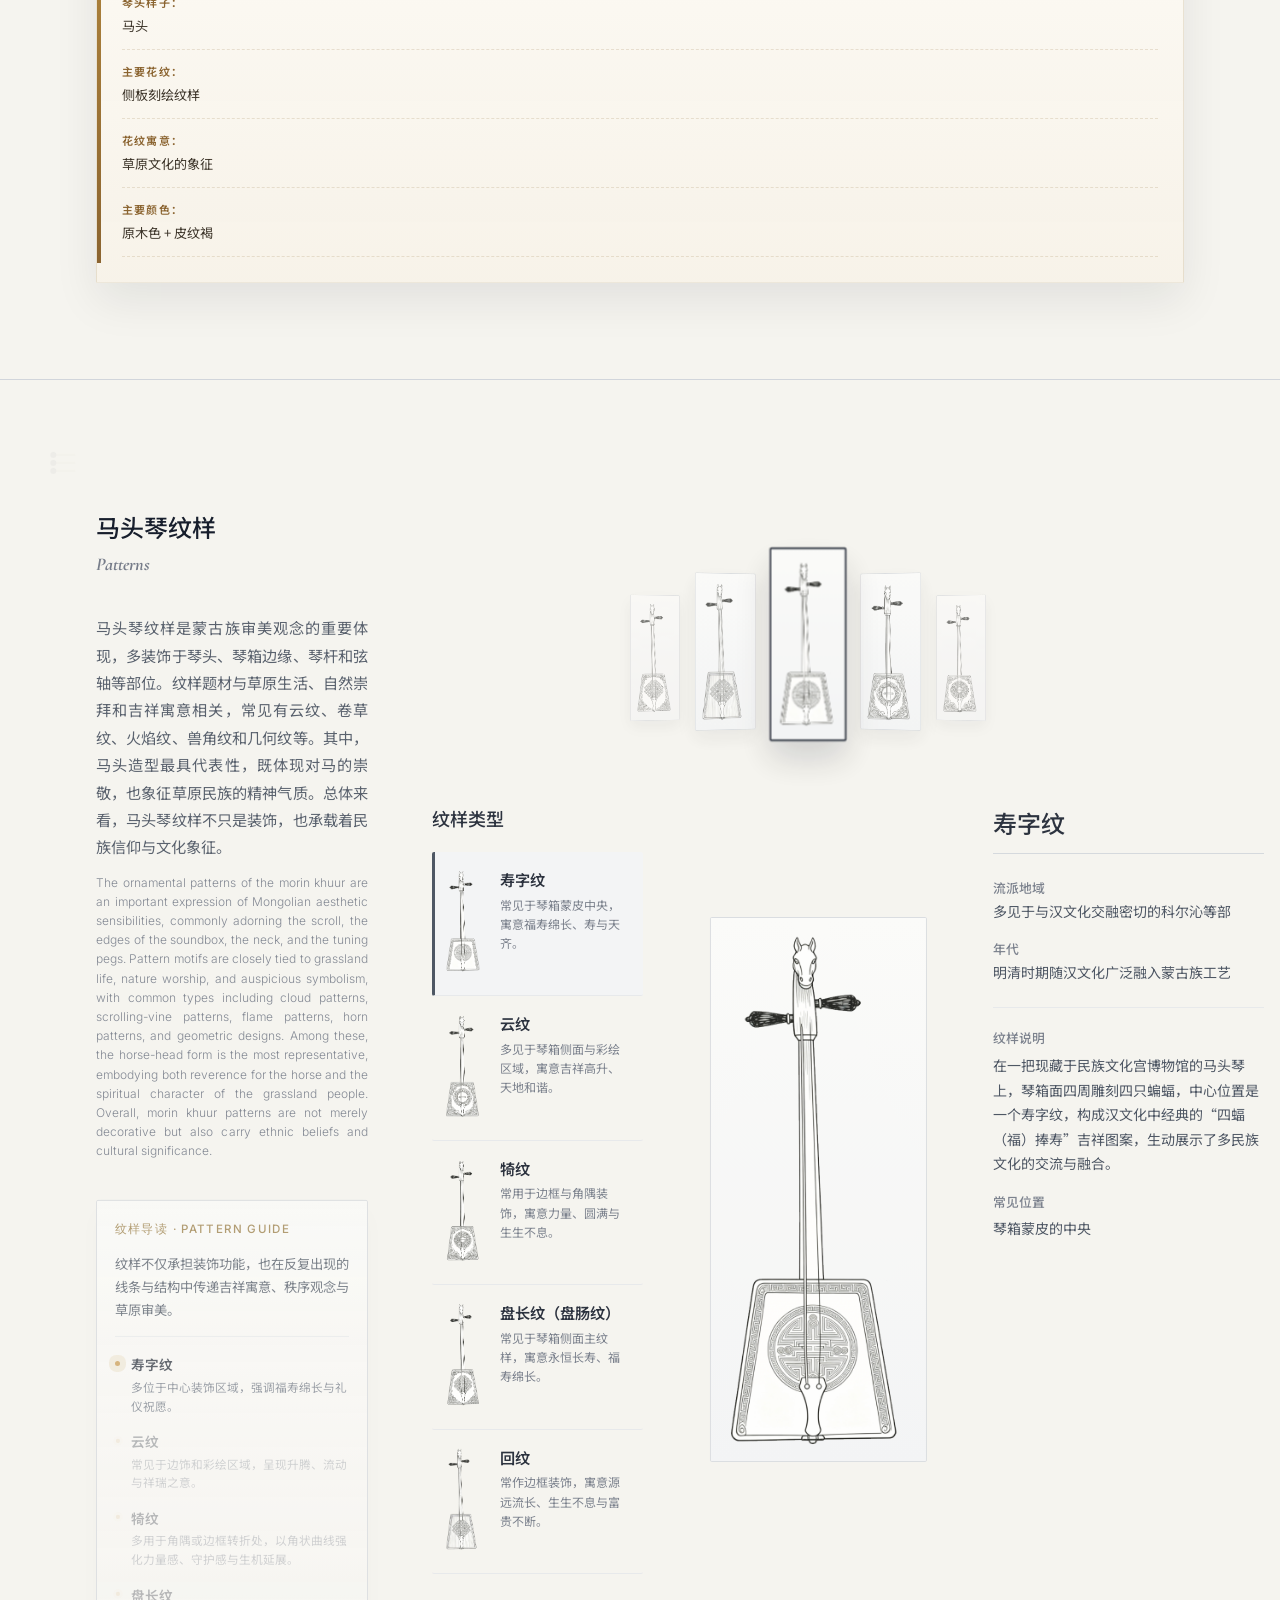
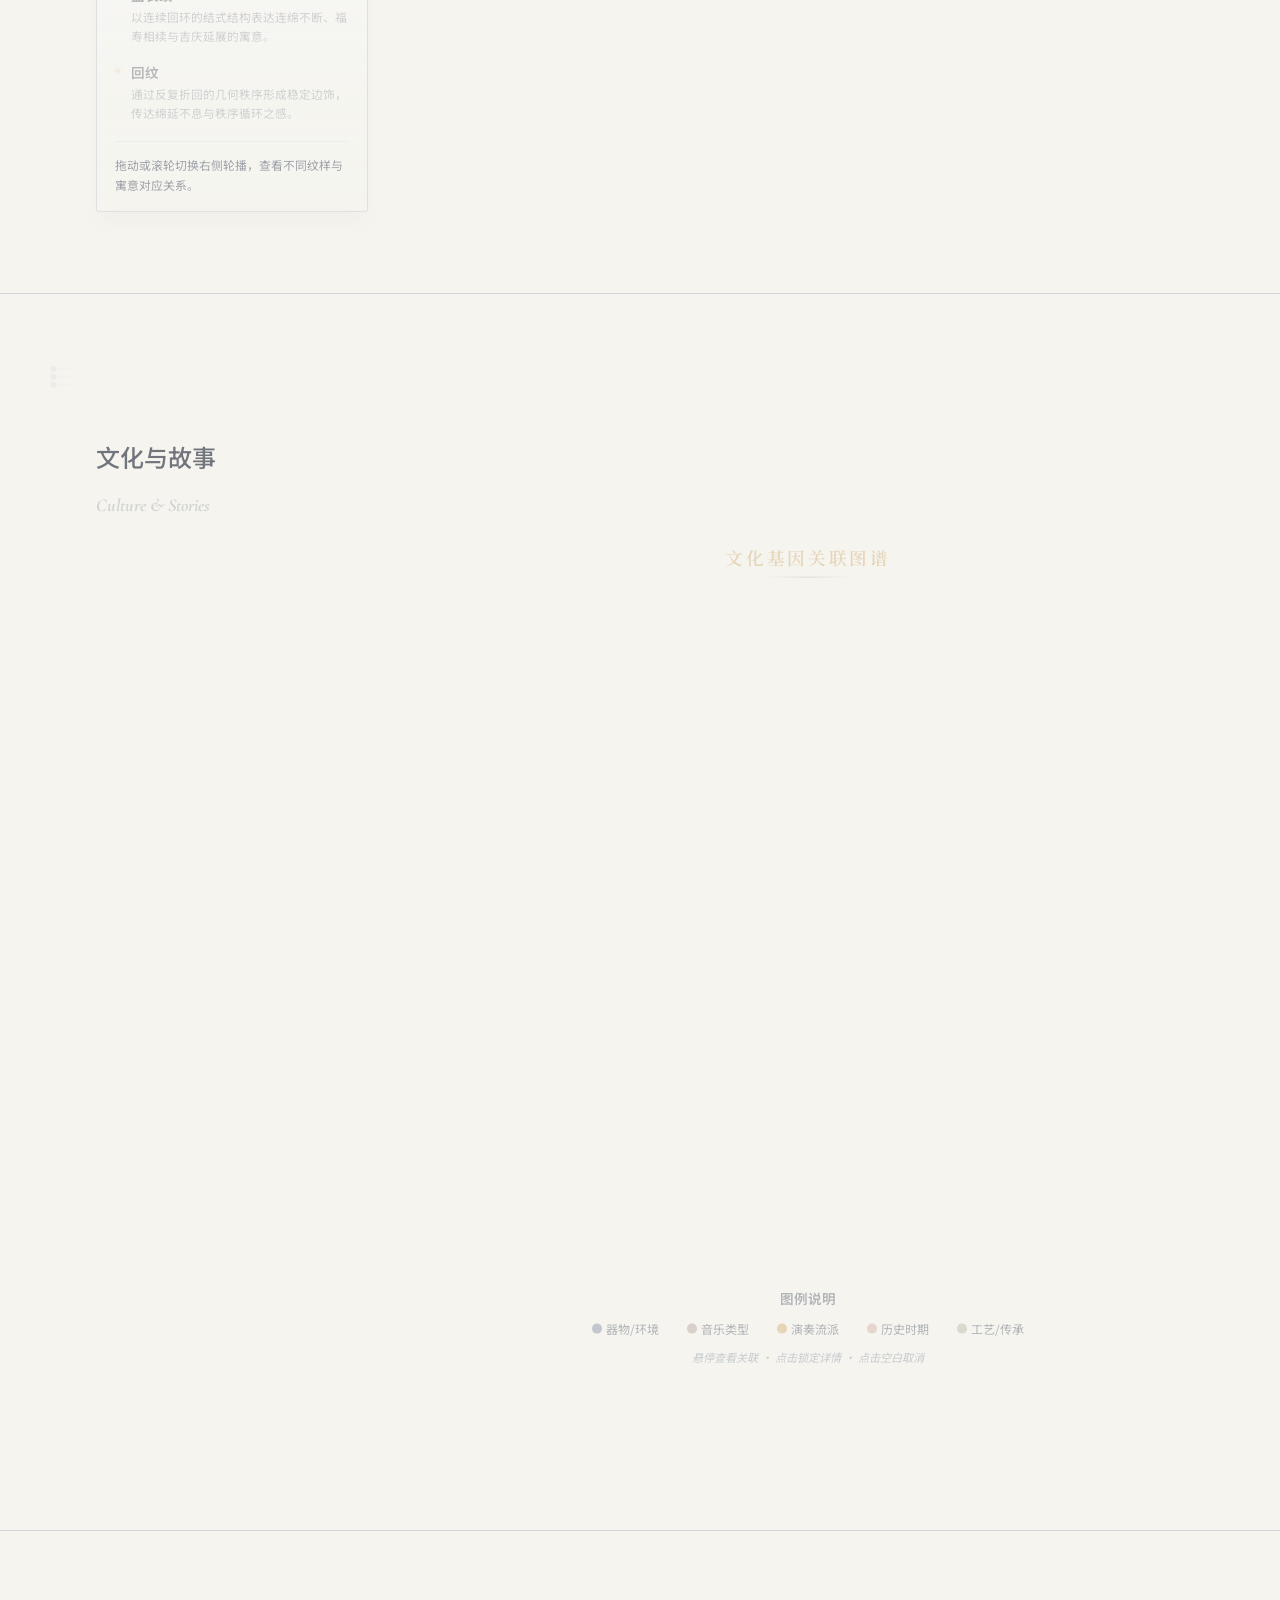
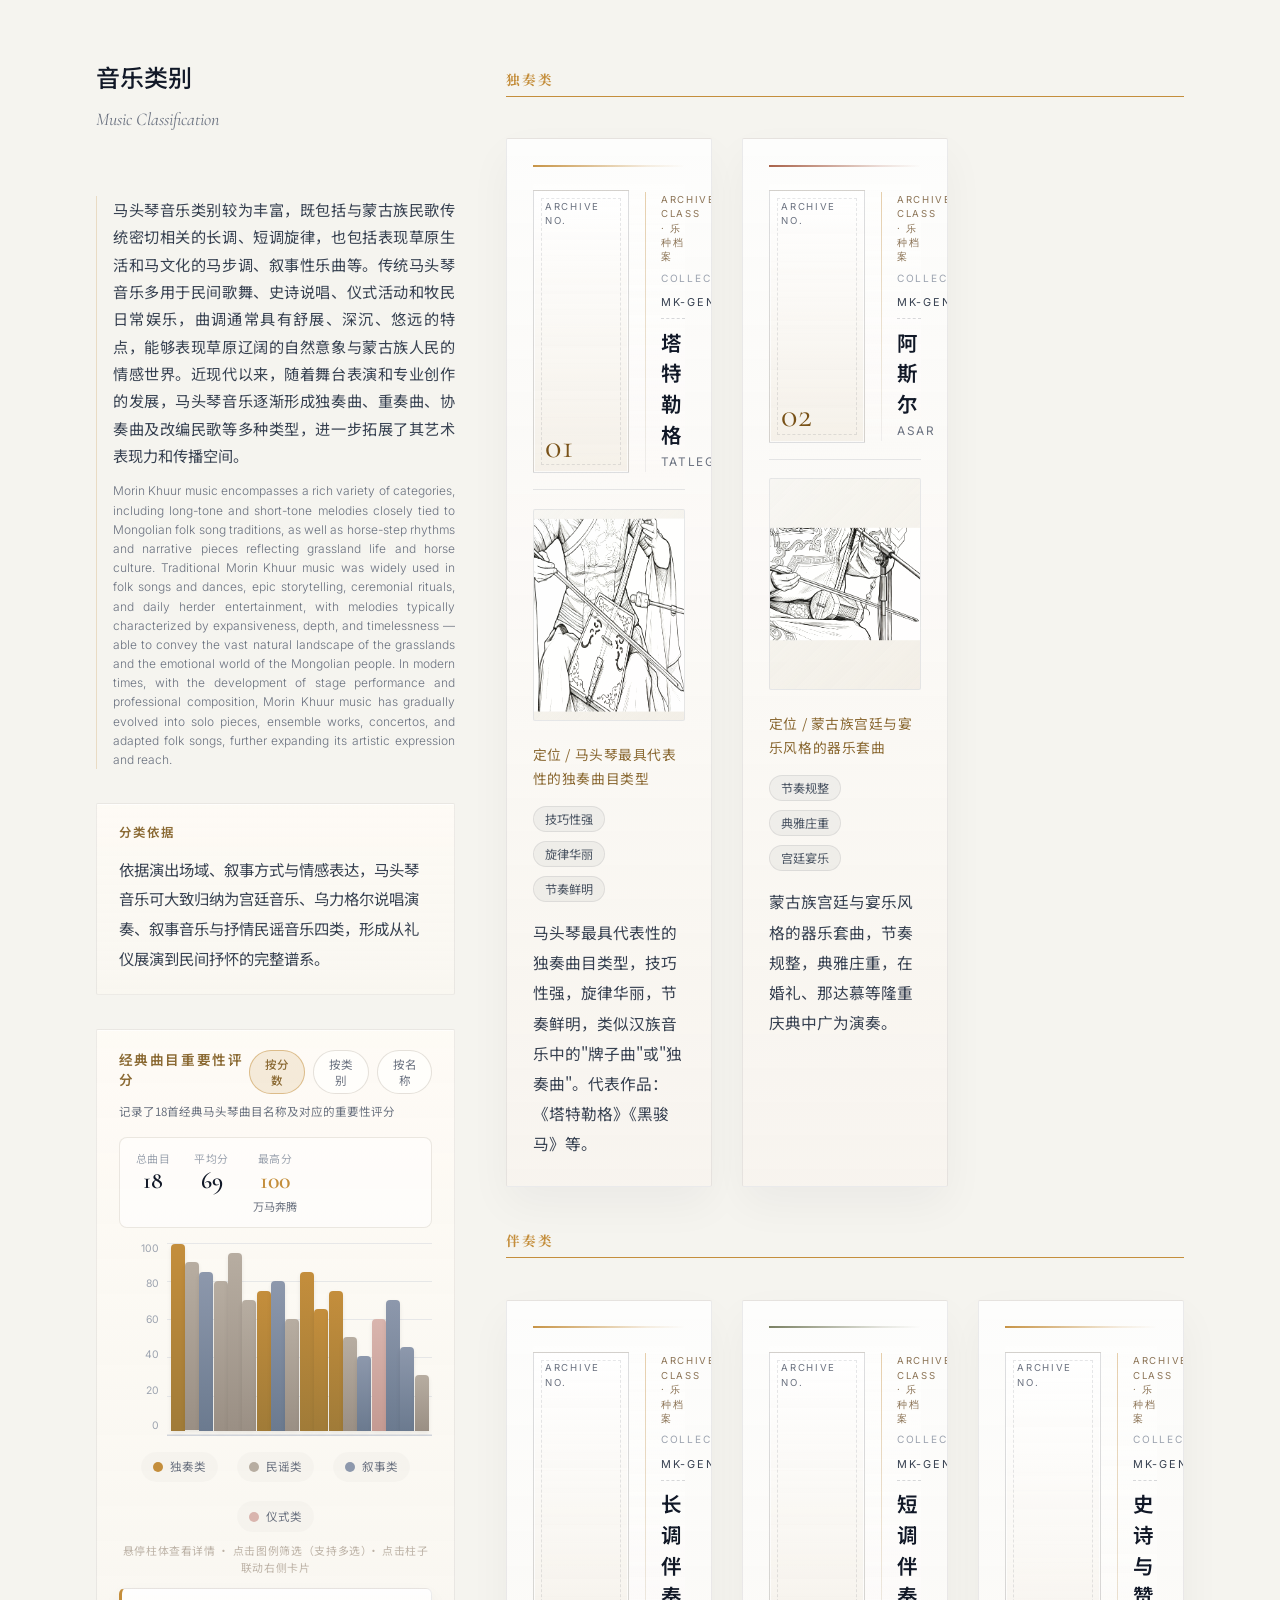
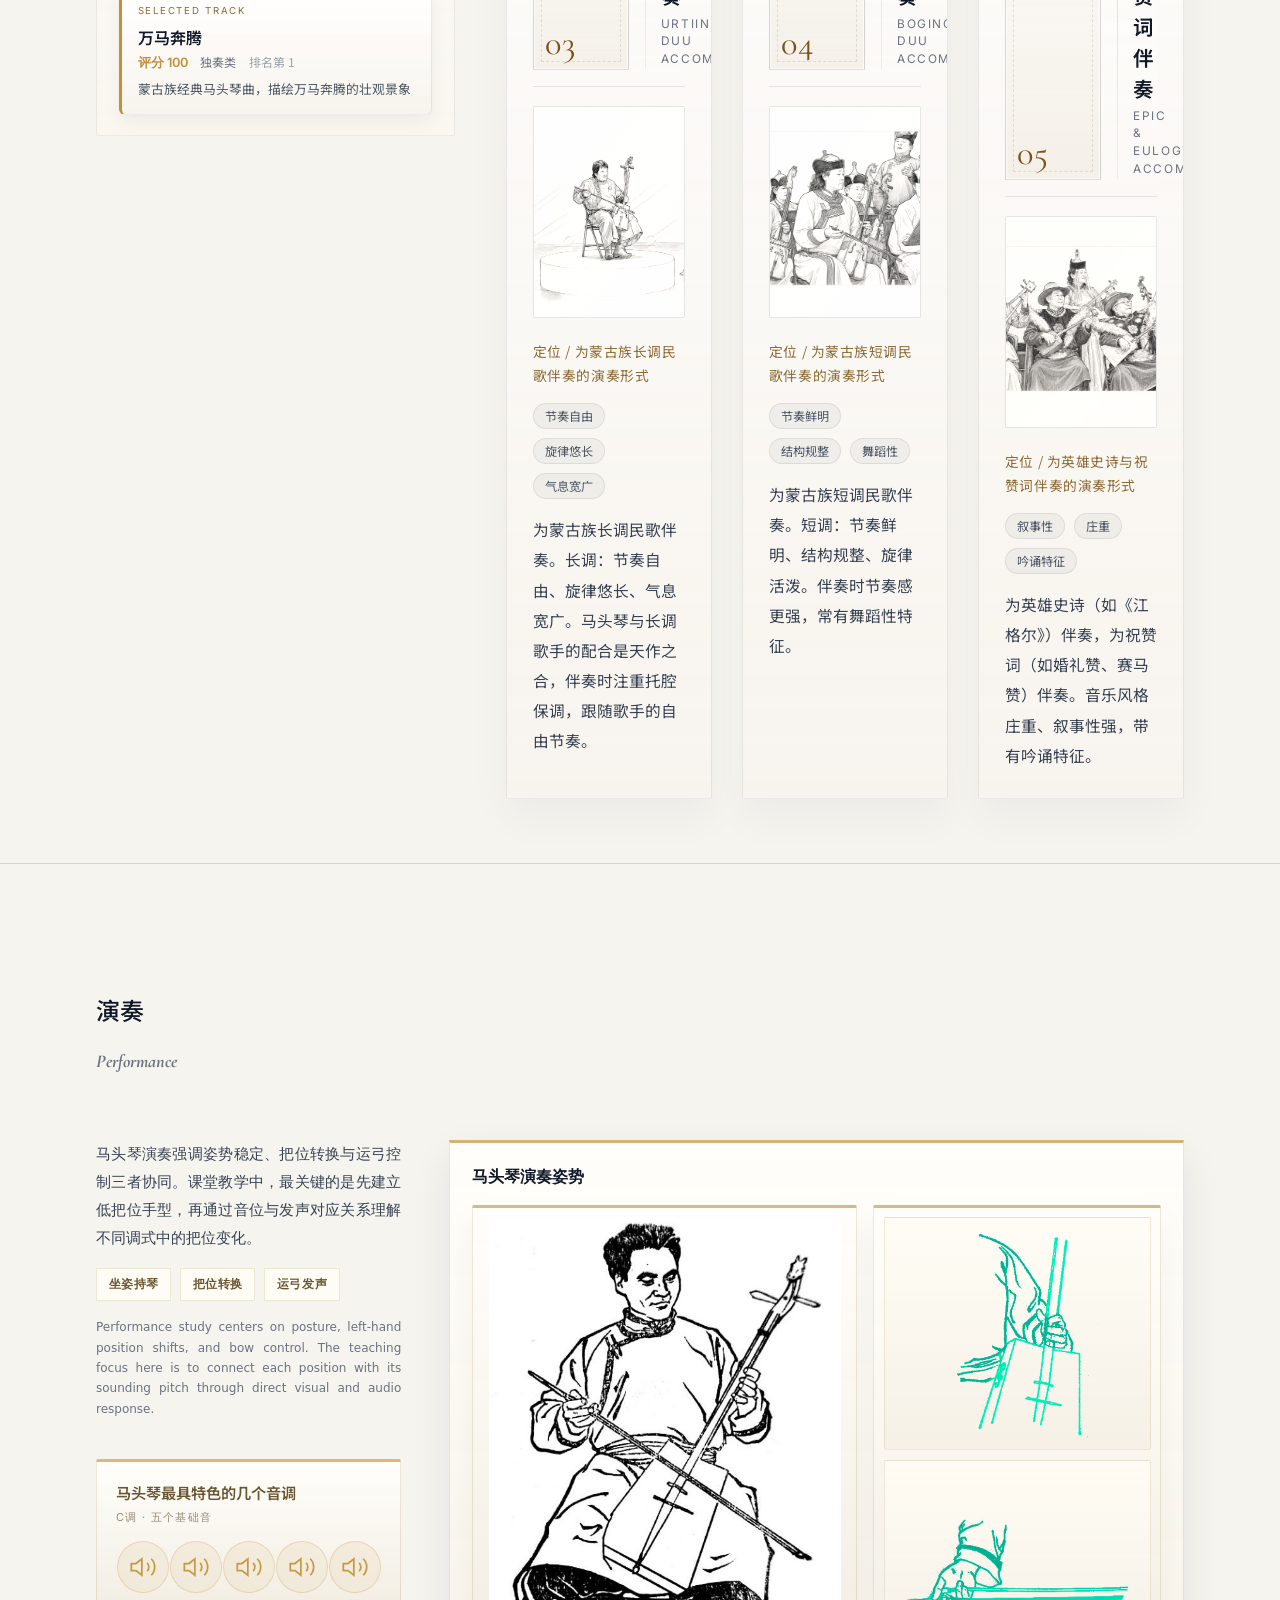
==== commit 6d80831b: "在应用场景与终章之间添加两页预留空白页" ====
--- a/index.html
+++ b/index.html
@@ -1736,6 +1736,20 @@
                         </div>
                     </div>
                 </div>
+            </div>
+        </section>
+
+        <!-- Blank Page 1 -->
+        <section class="content-section blank-page">
+            <div class="blank-page-content">
+                <p class="blank-page-hint">预留页面</p>
+            </div>
+        </section>
+
+        <!-- Blank Page 2 -->
+        <section class="content-section blank-page">
+            <div class="blank-page-content">
+                <p class="blank-page-hint">预留页面</p>
             </div>
         </section>
 
--- a/style.appfix.css
+++ b/style.appfix.css
@@ -158,6 +158,15 @@
     visibility: visible;
     transform: translateY(0);
     pointer-events: auto;
+}
+
+.nav-dropdown-icon {
+    width: 18px;
+    height: 18px;
+    object-fit: contain;
+    opacity: 0.75;
+    vertical-align: middle;
+    margin-right: 6px;
 }
 
 .nav-dropdown a {
@@ -6872,3 +6881,18 @@
         font-size: 0.68rem;
     }
 }
+
+/* ==================== Blank Pages ==================== */
+.blank-page {
+    min-height: 100vh;
+    display: flex;
+    align-items: center;
+    justify-content: center;
+}
+
+.blank-page-hint {
+    font-family: 'Noto Sans SC', sans-serif;
+    font-size: 1rem;
+    color: #D1D5DB;
+    letter-spacing: 0.15em;
+}
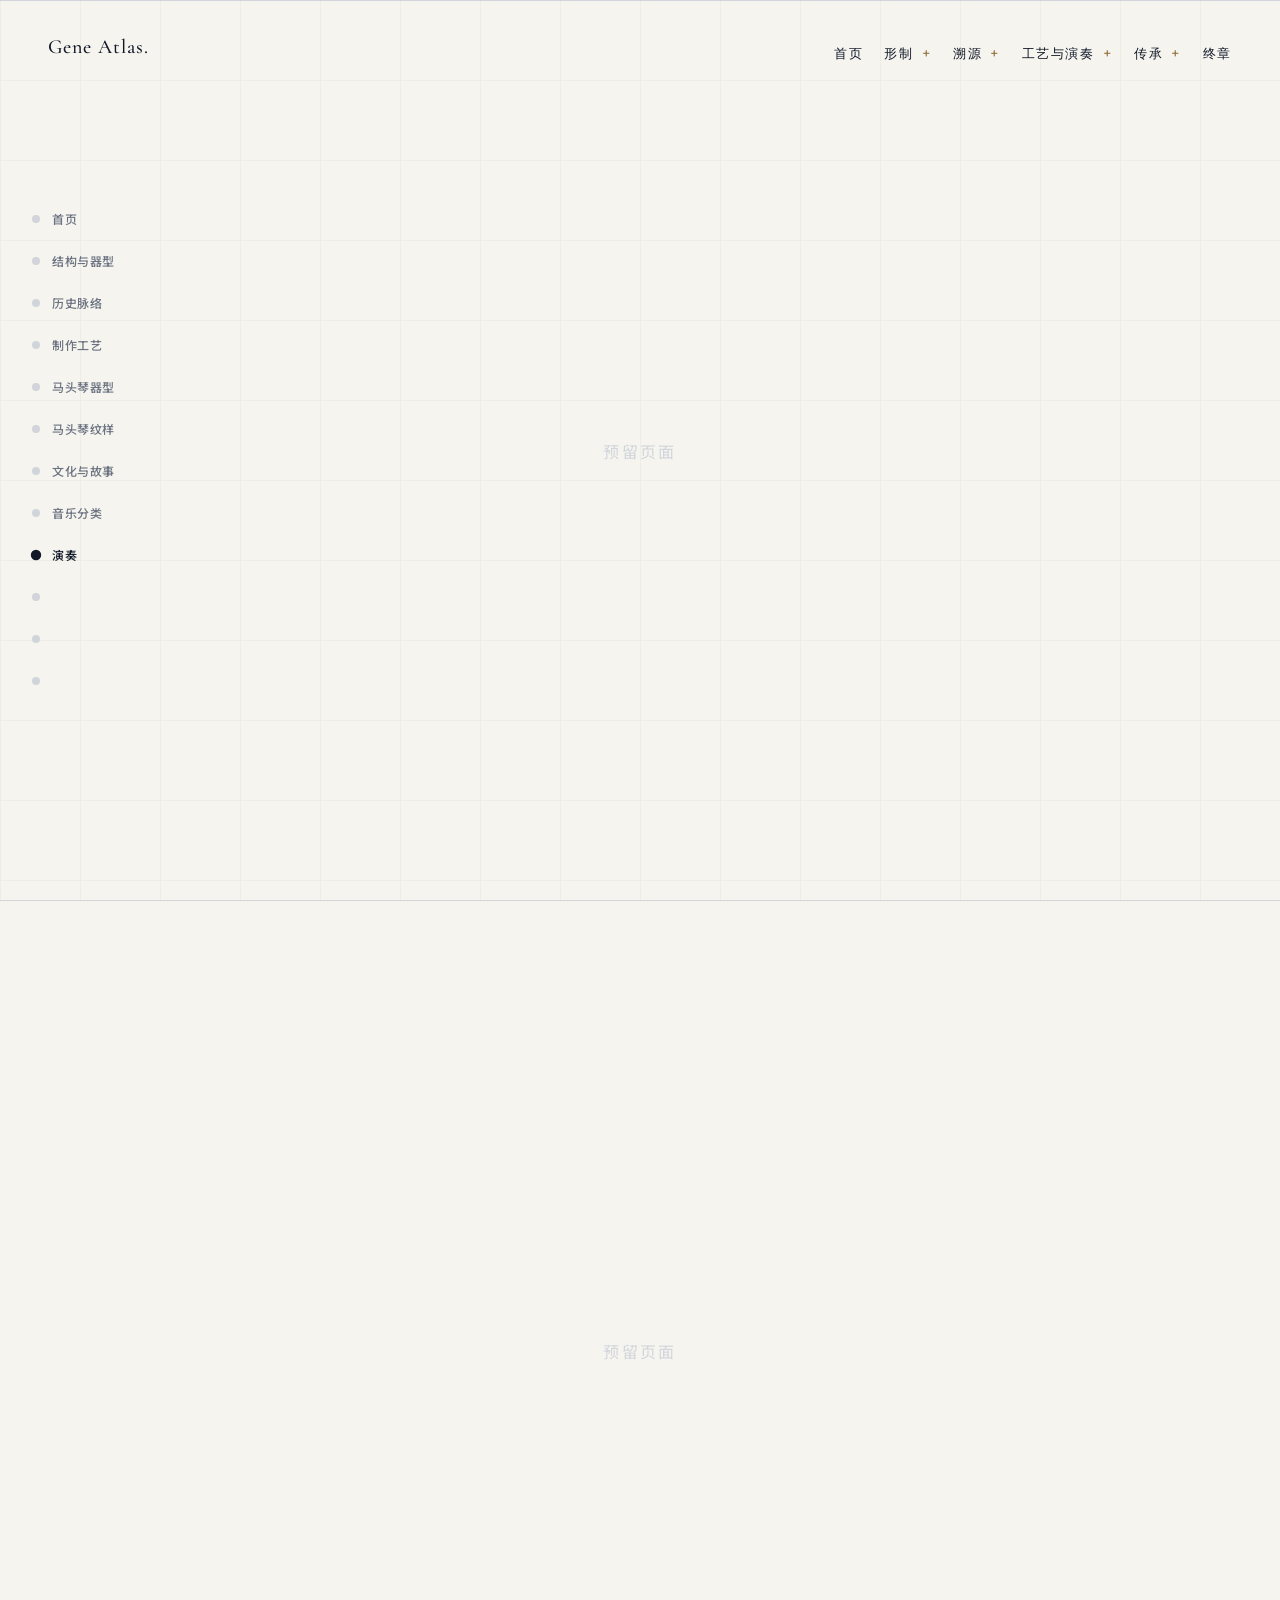
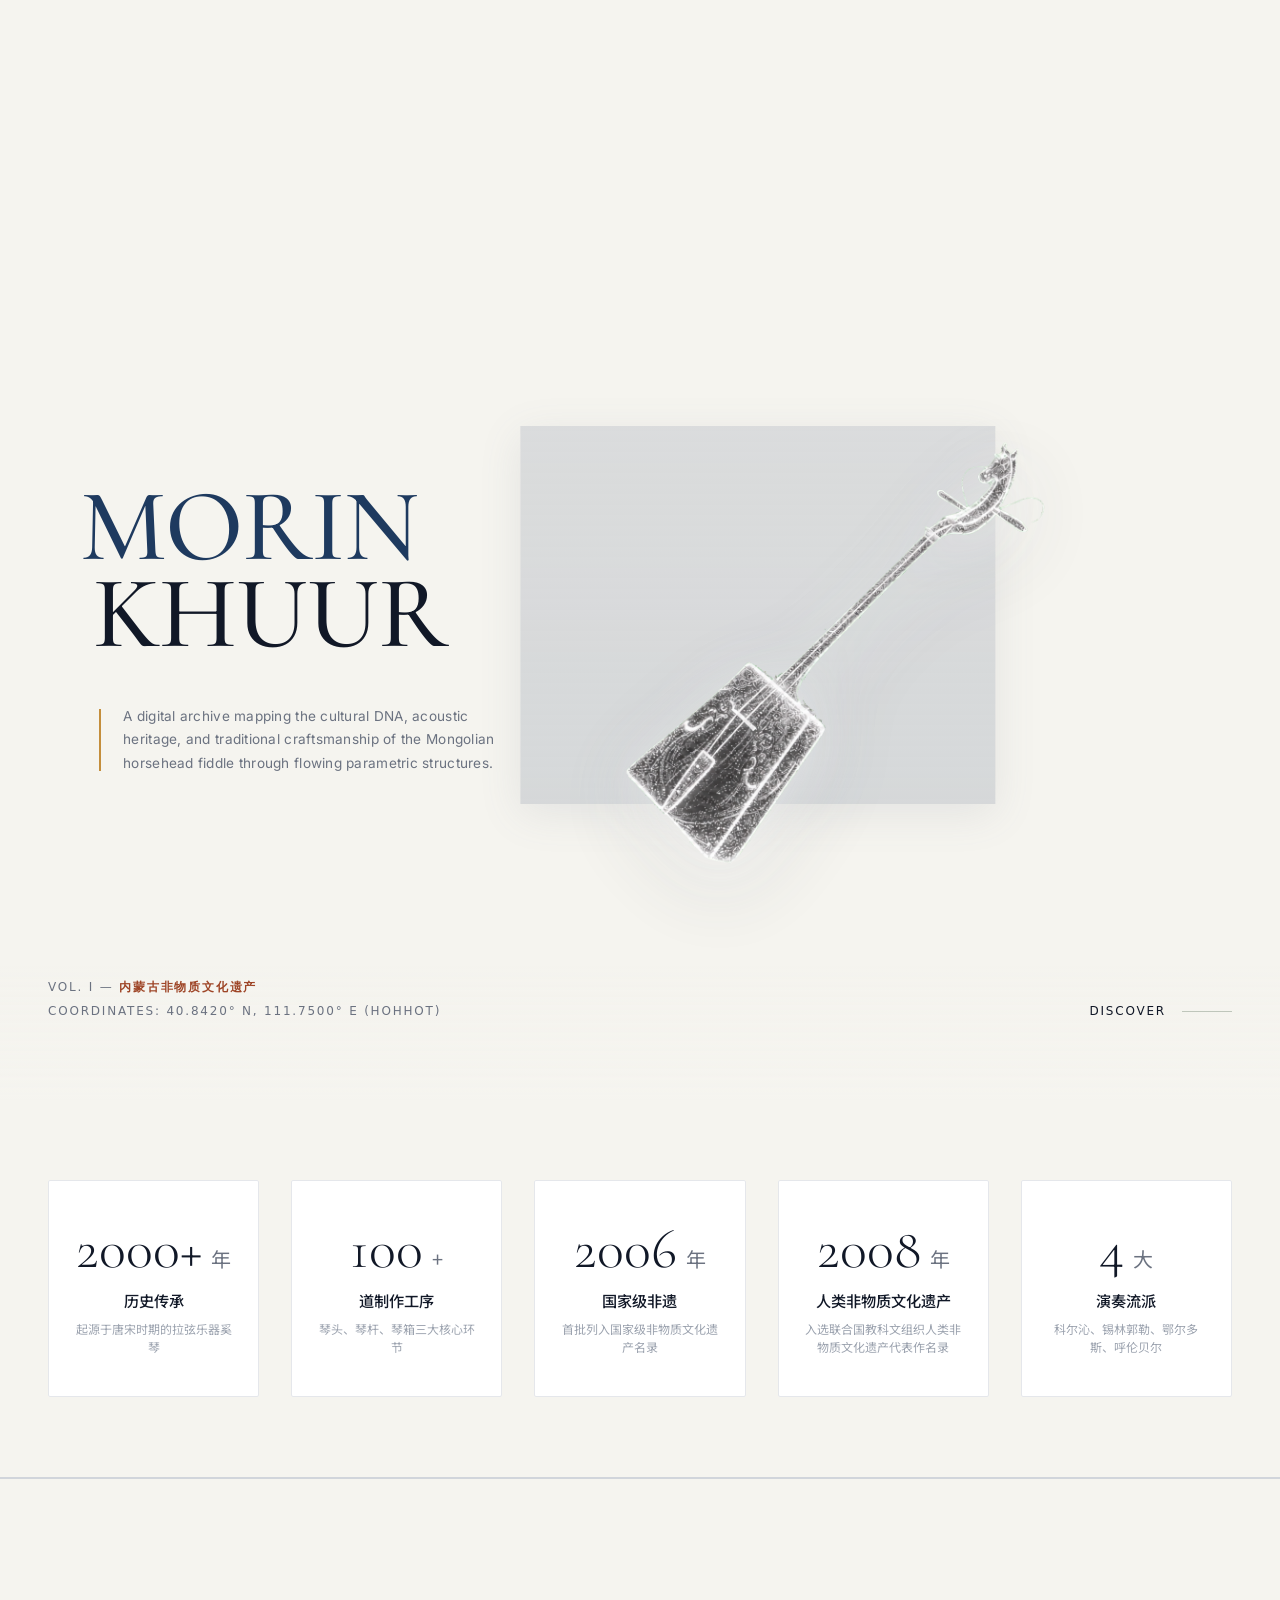
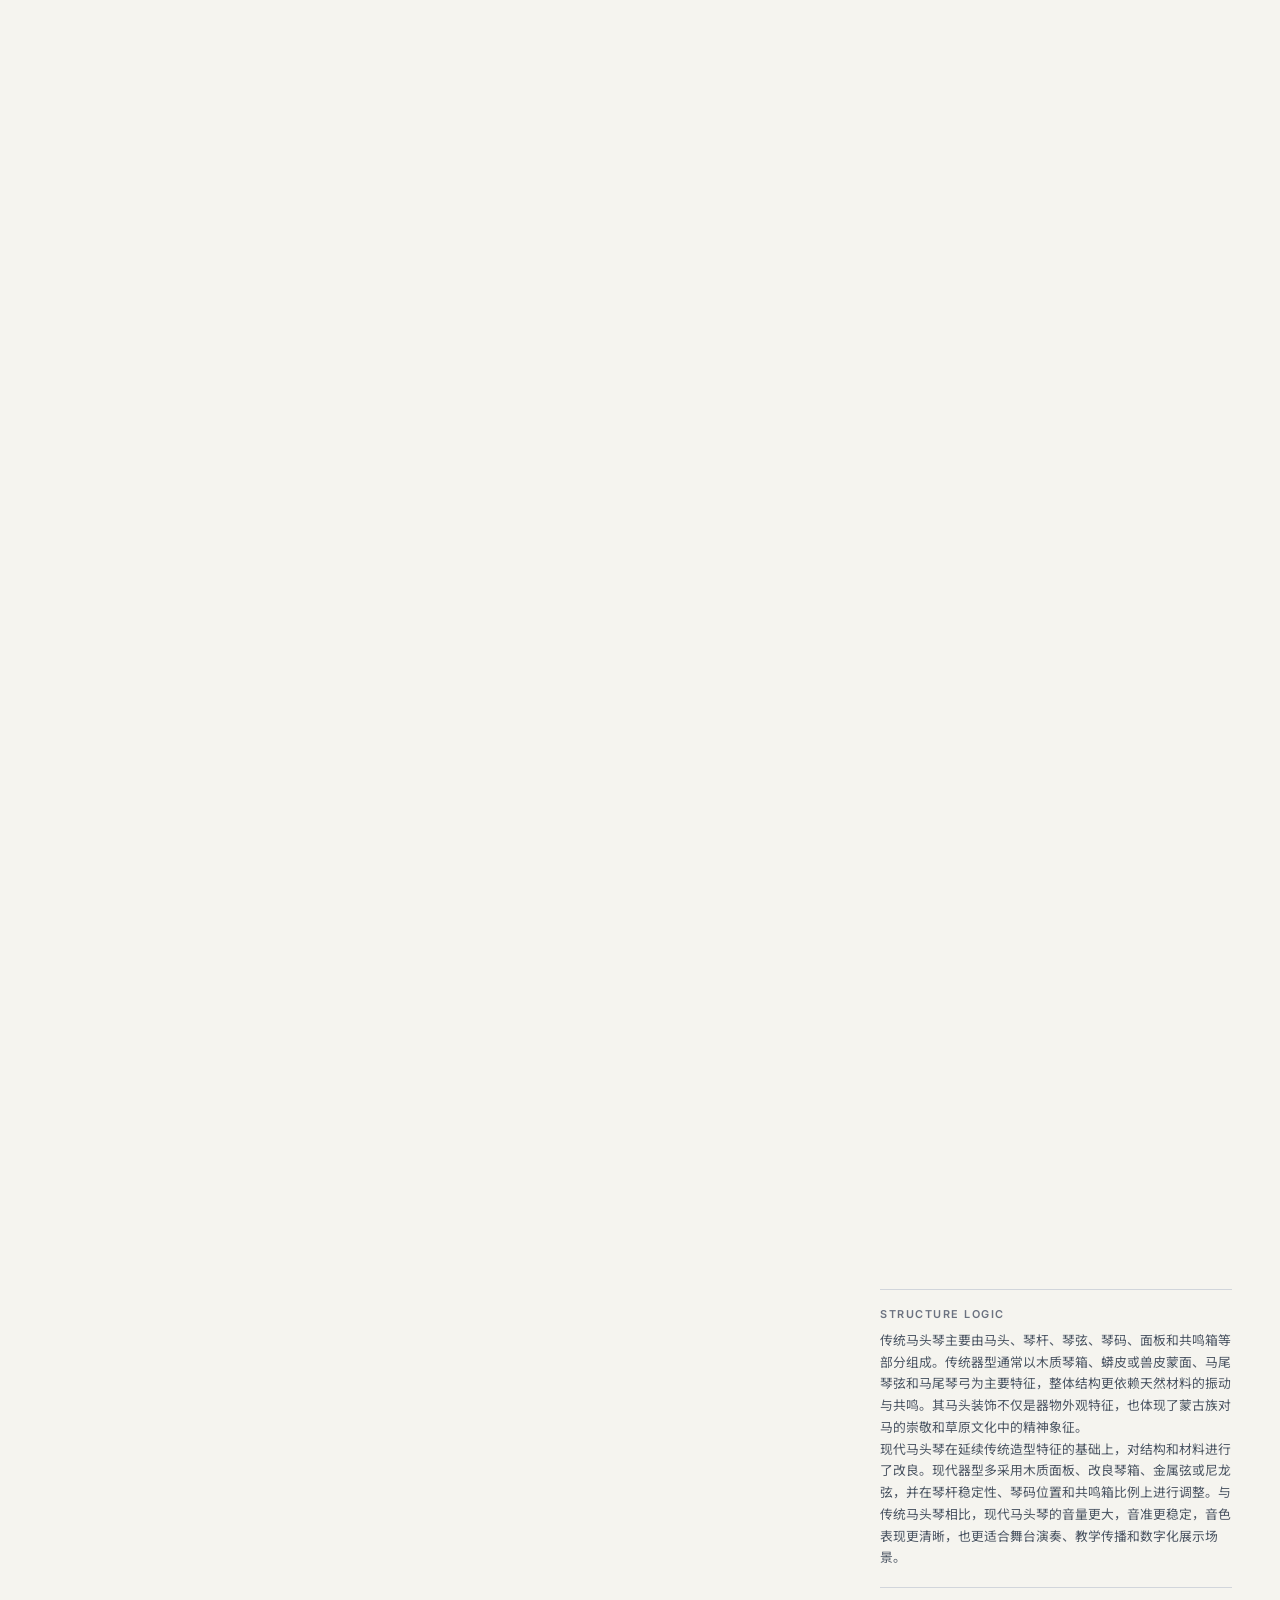
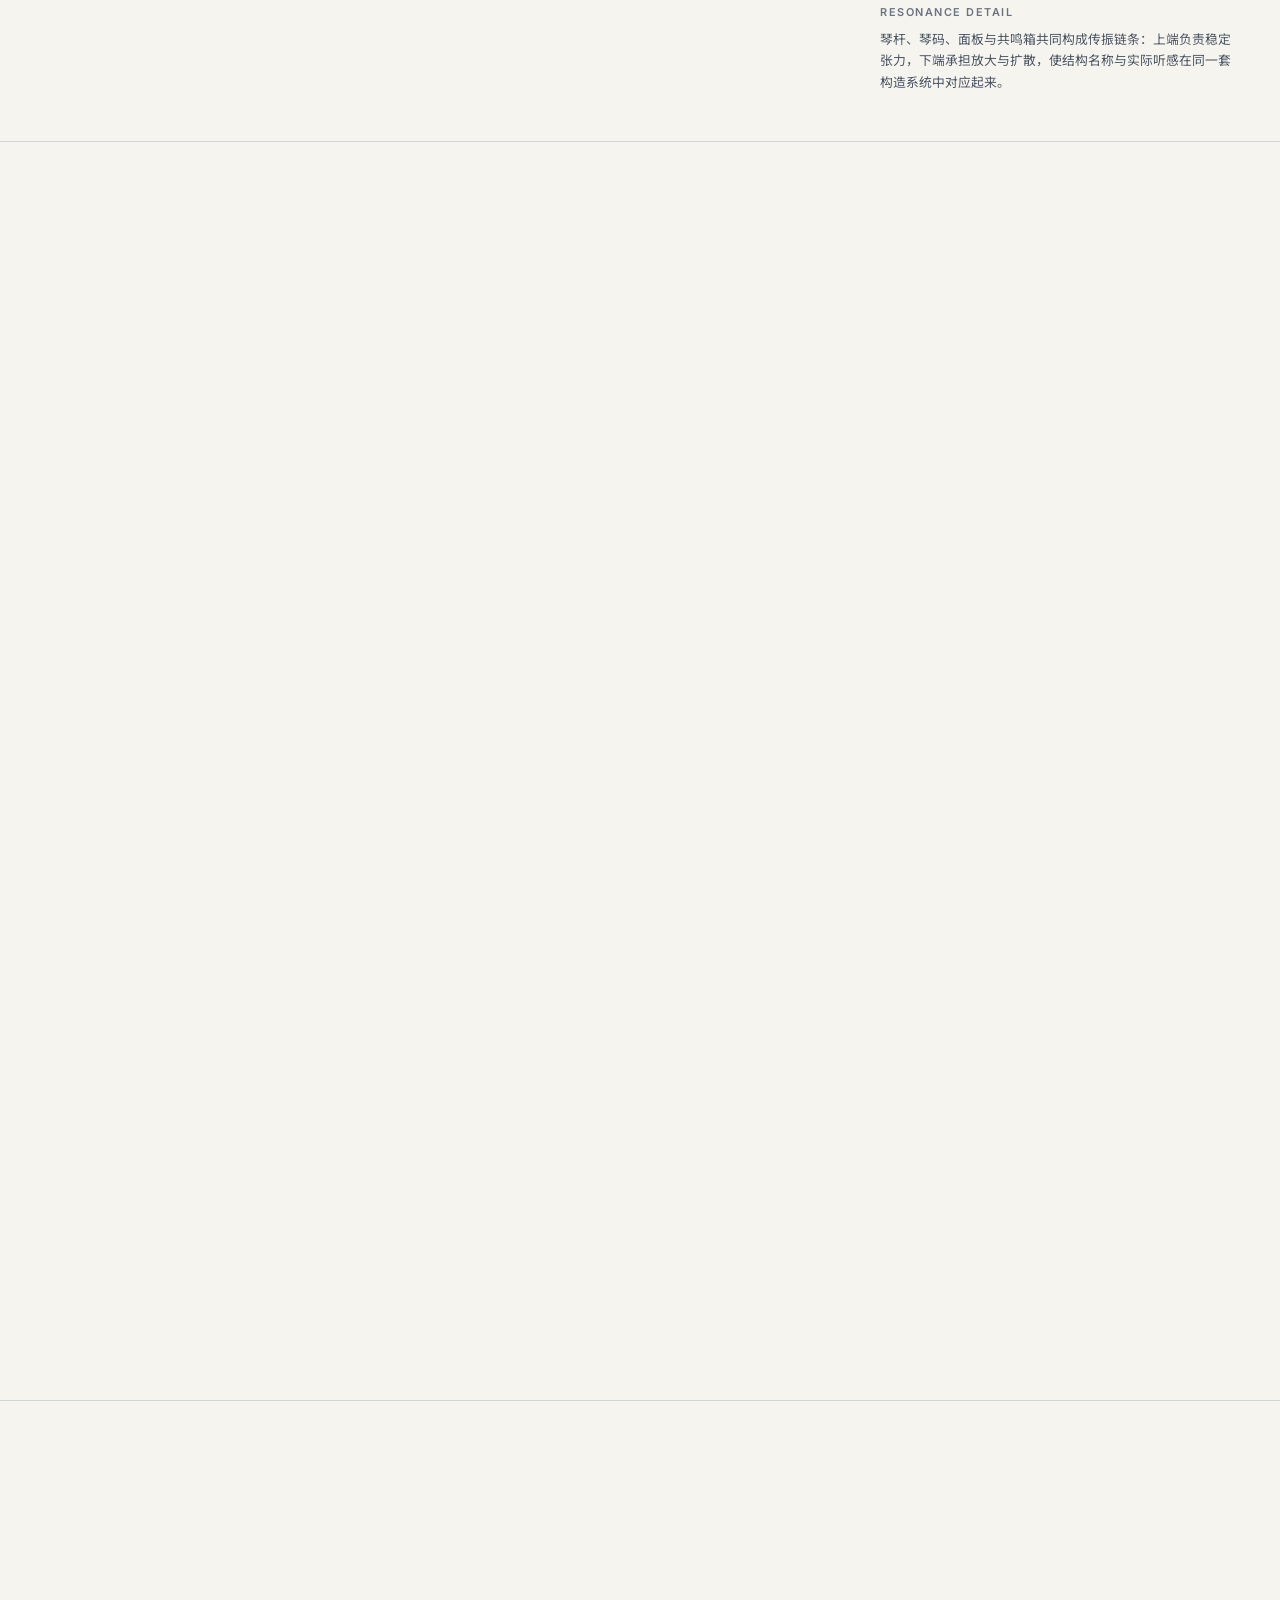
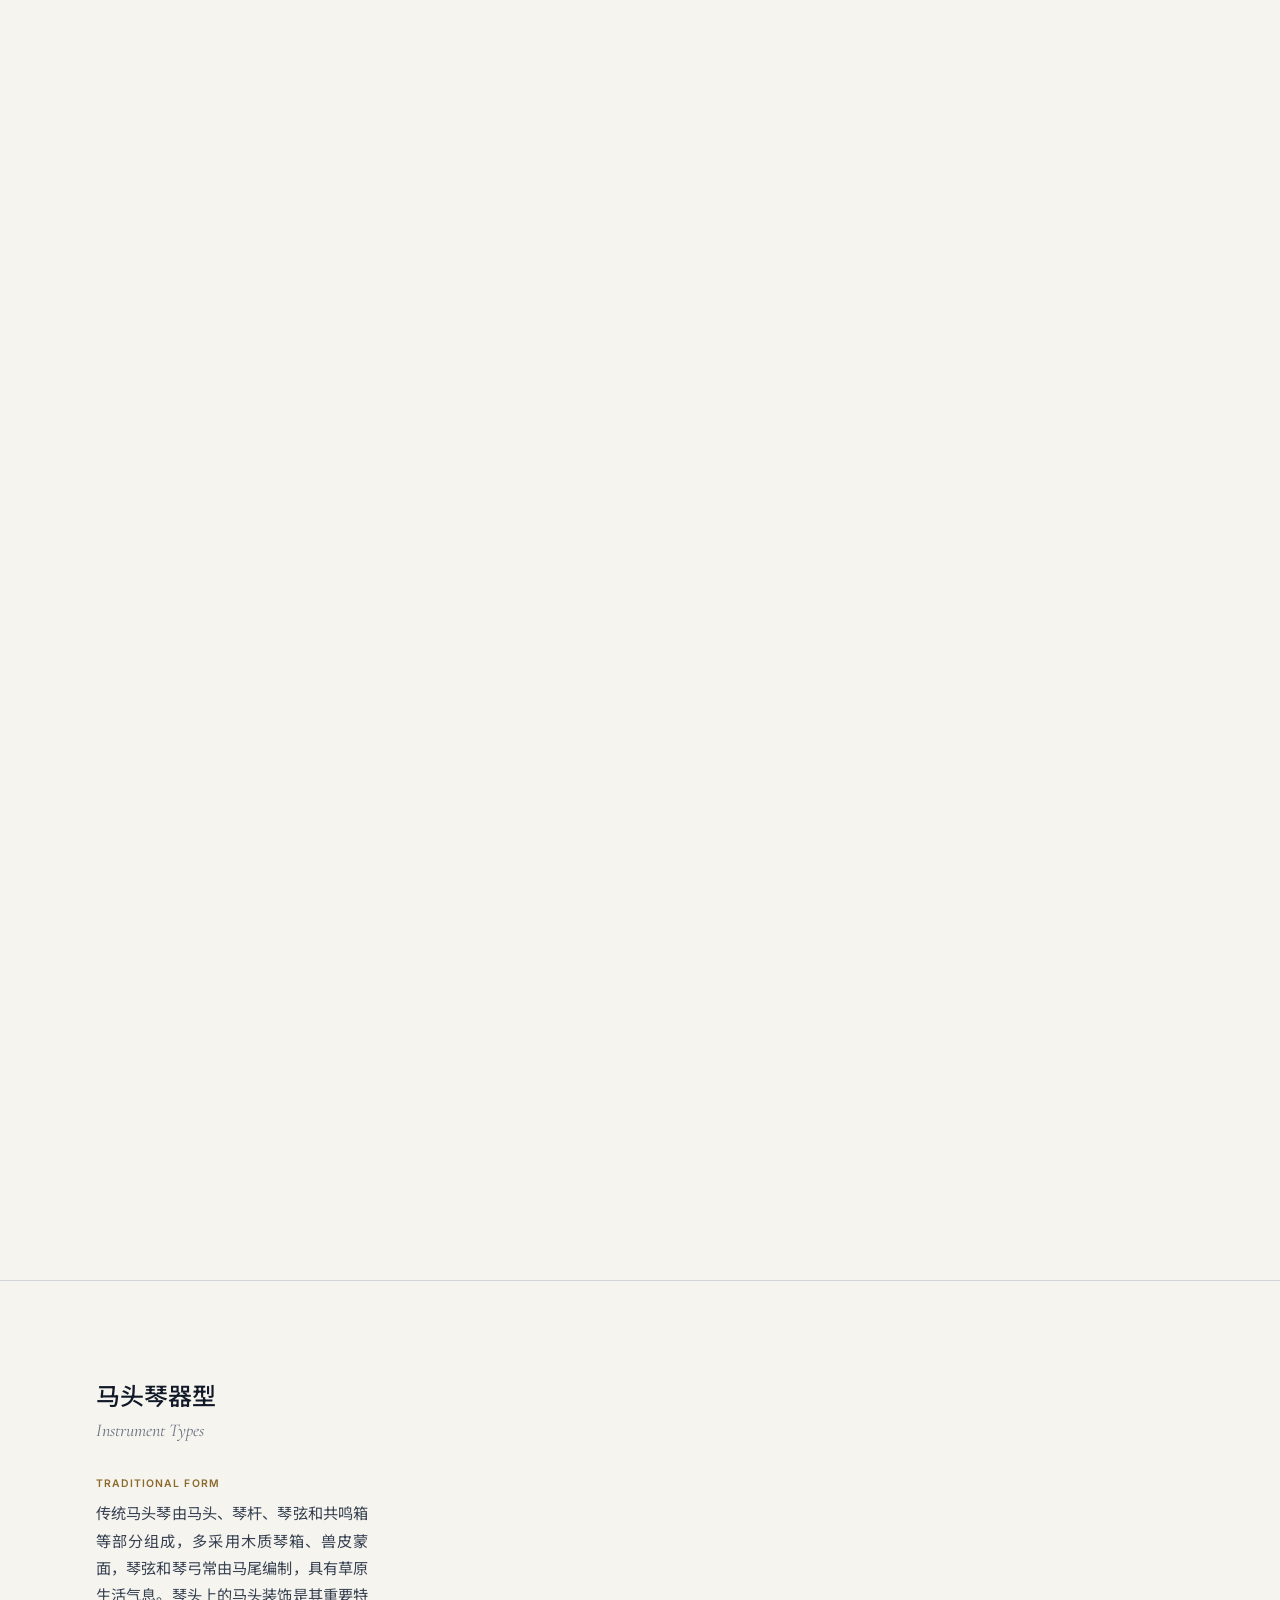
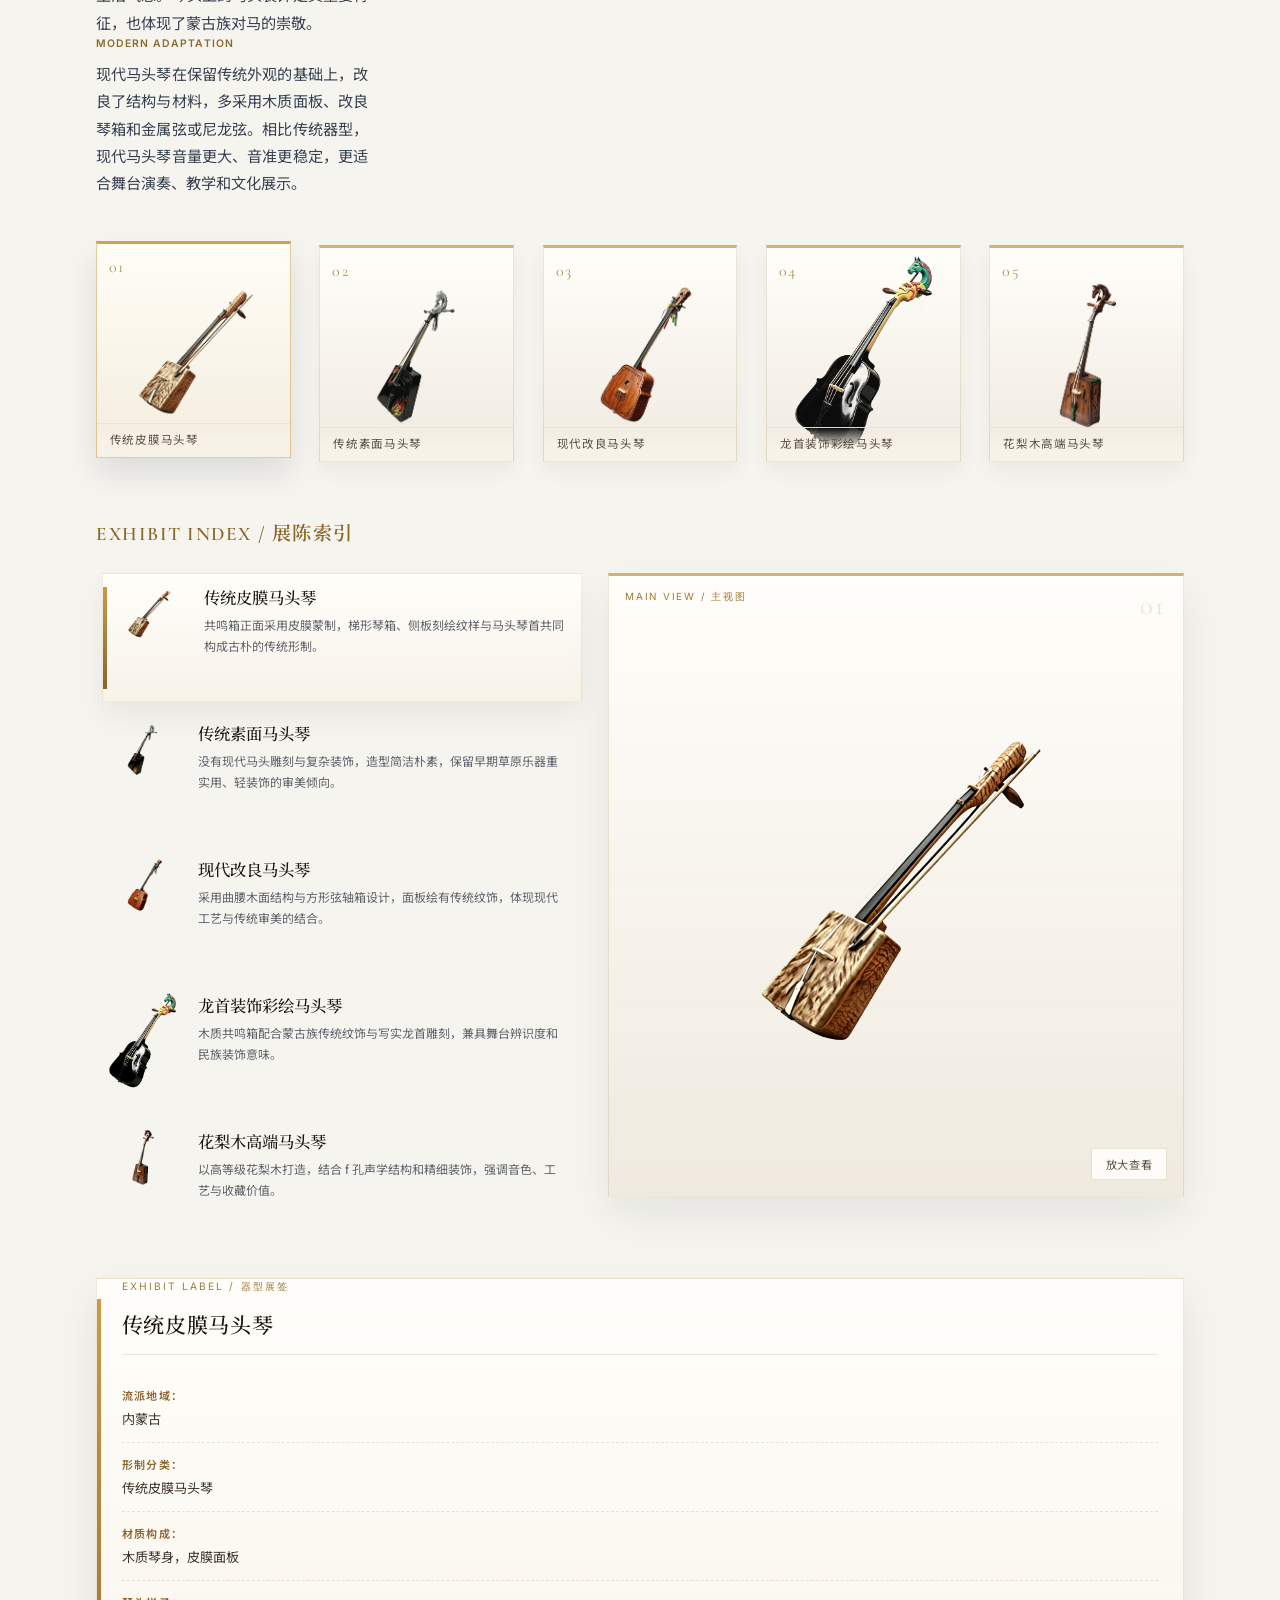
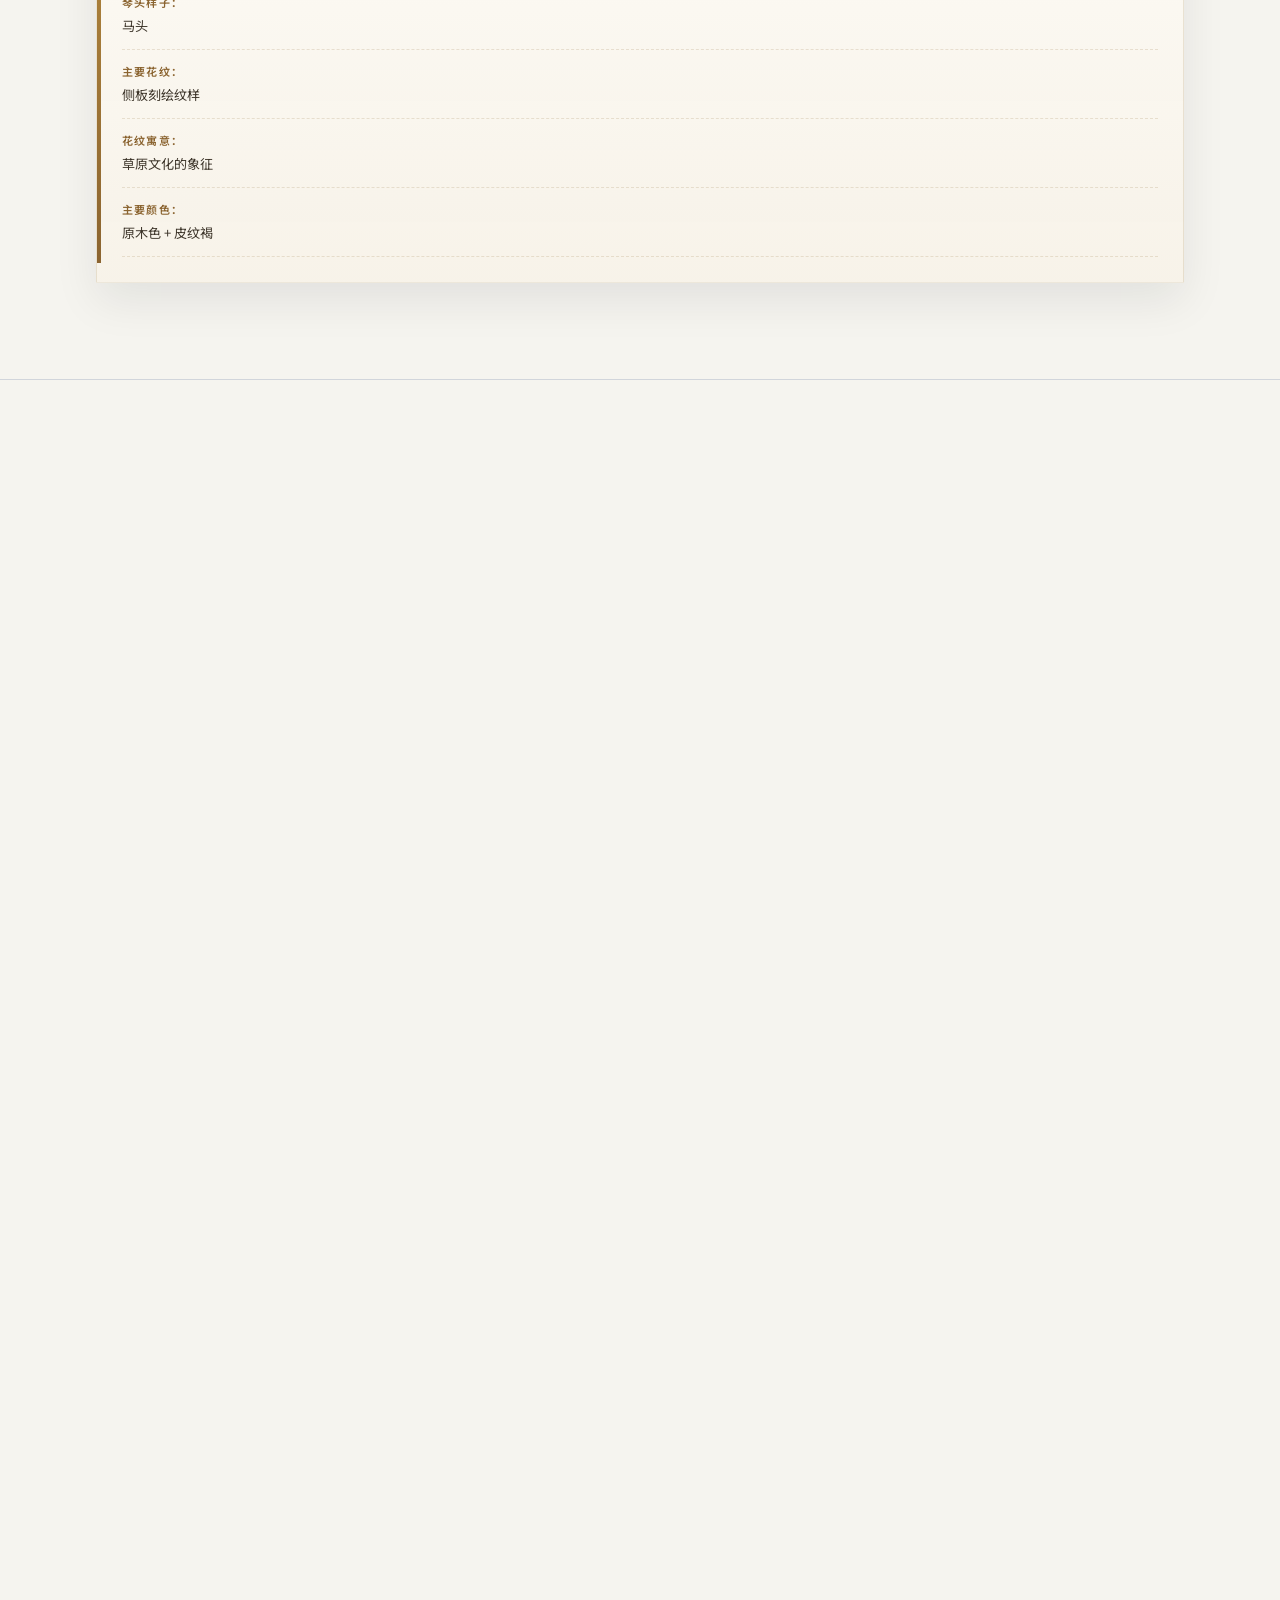
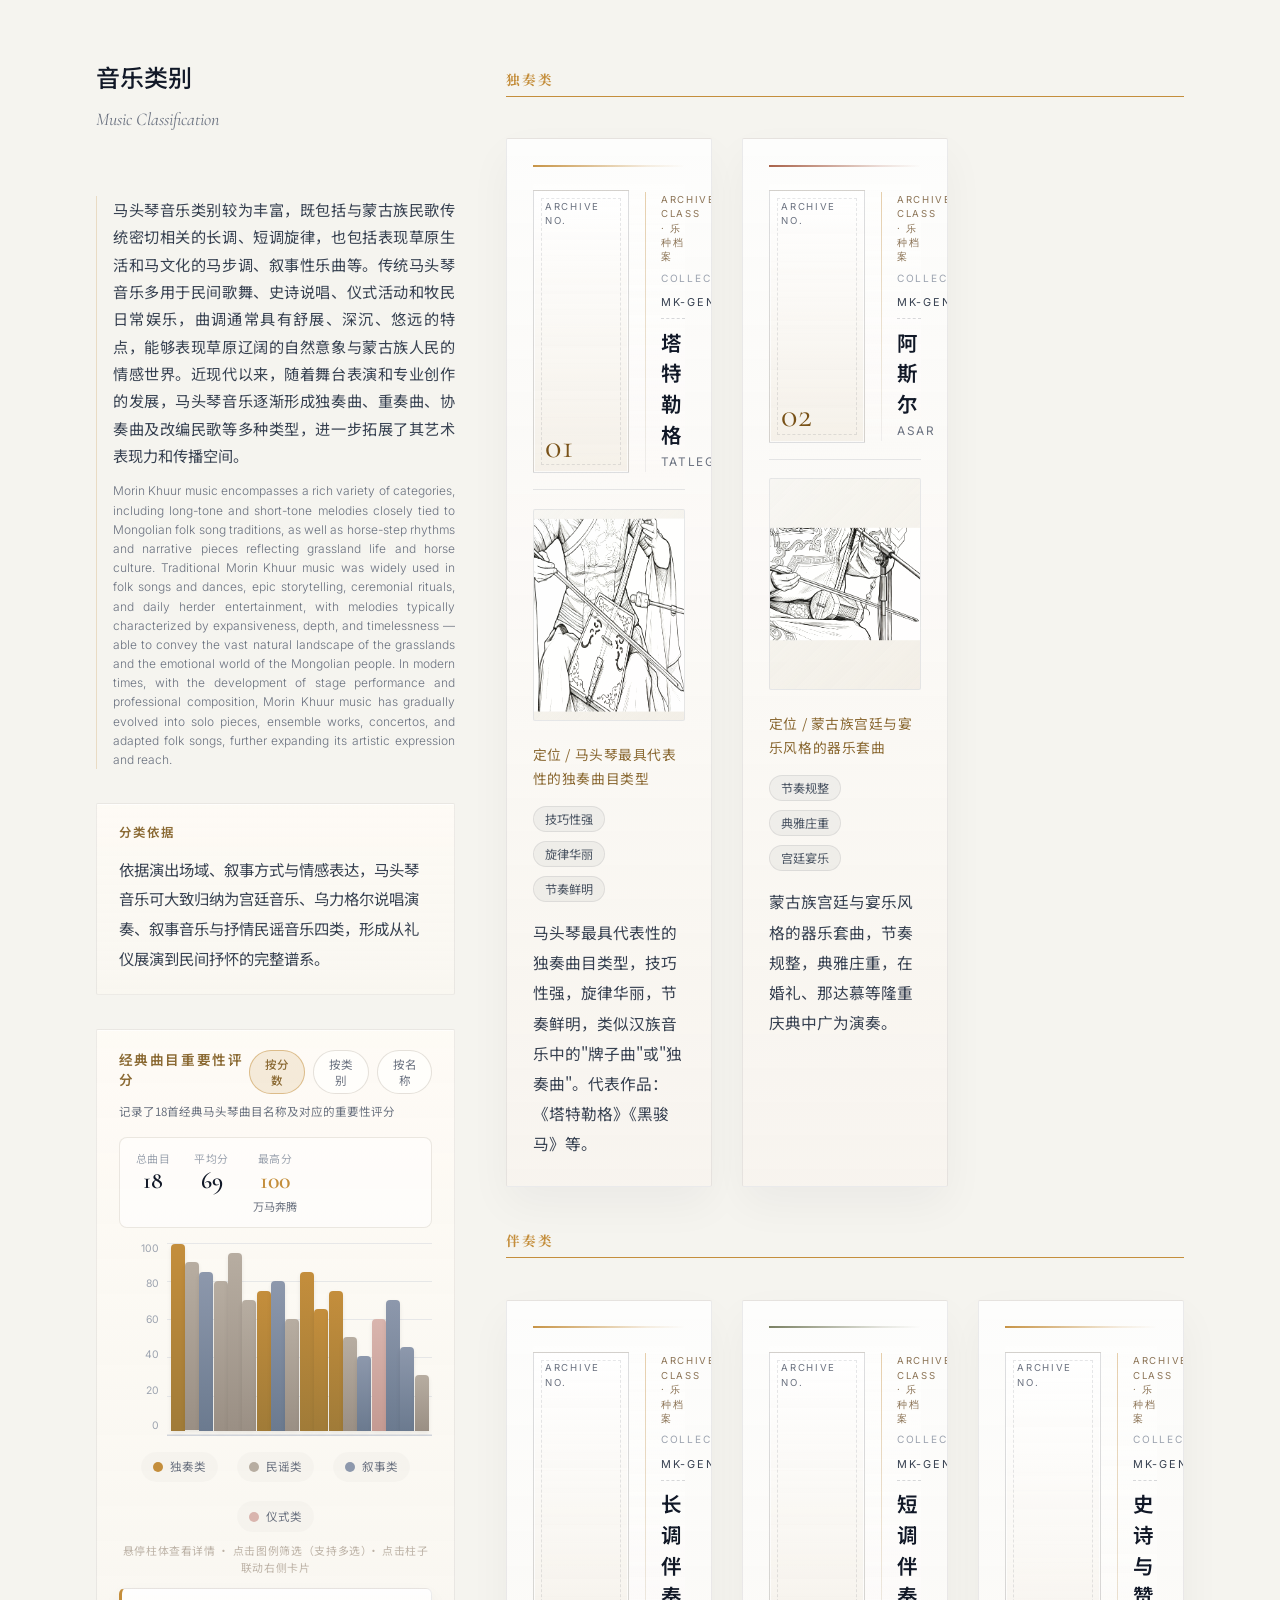
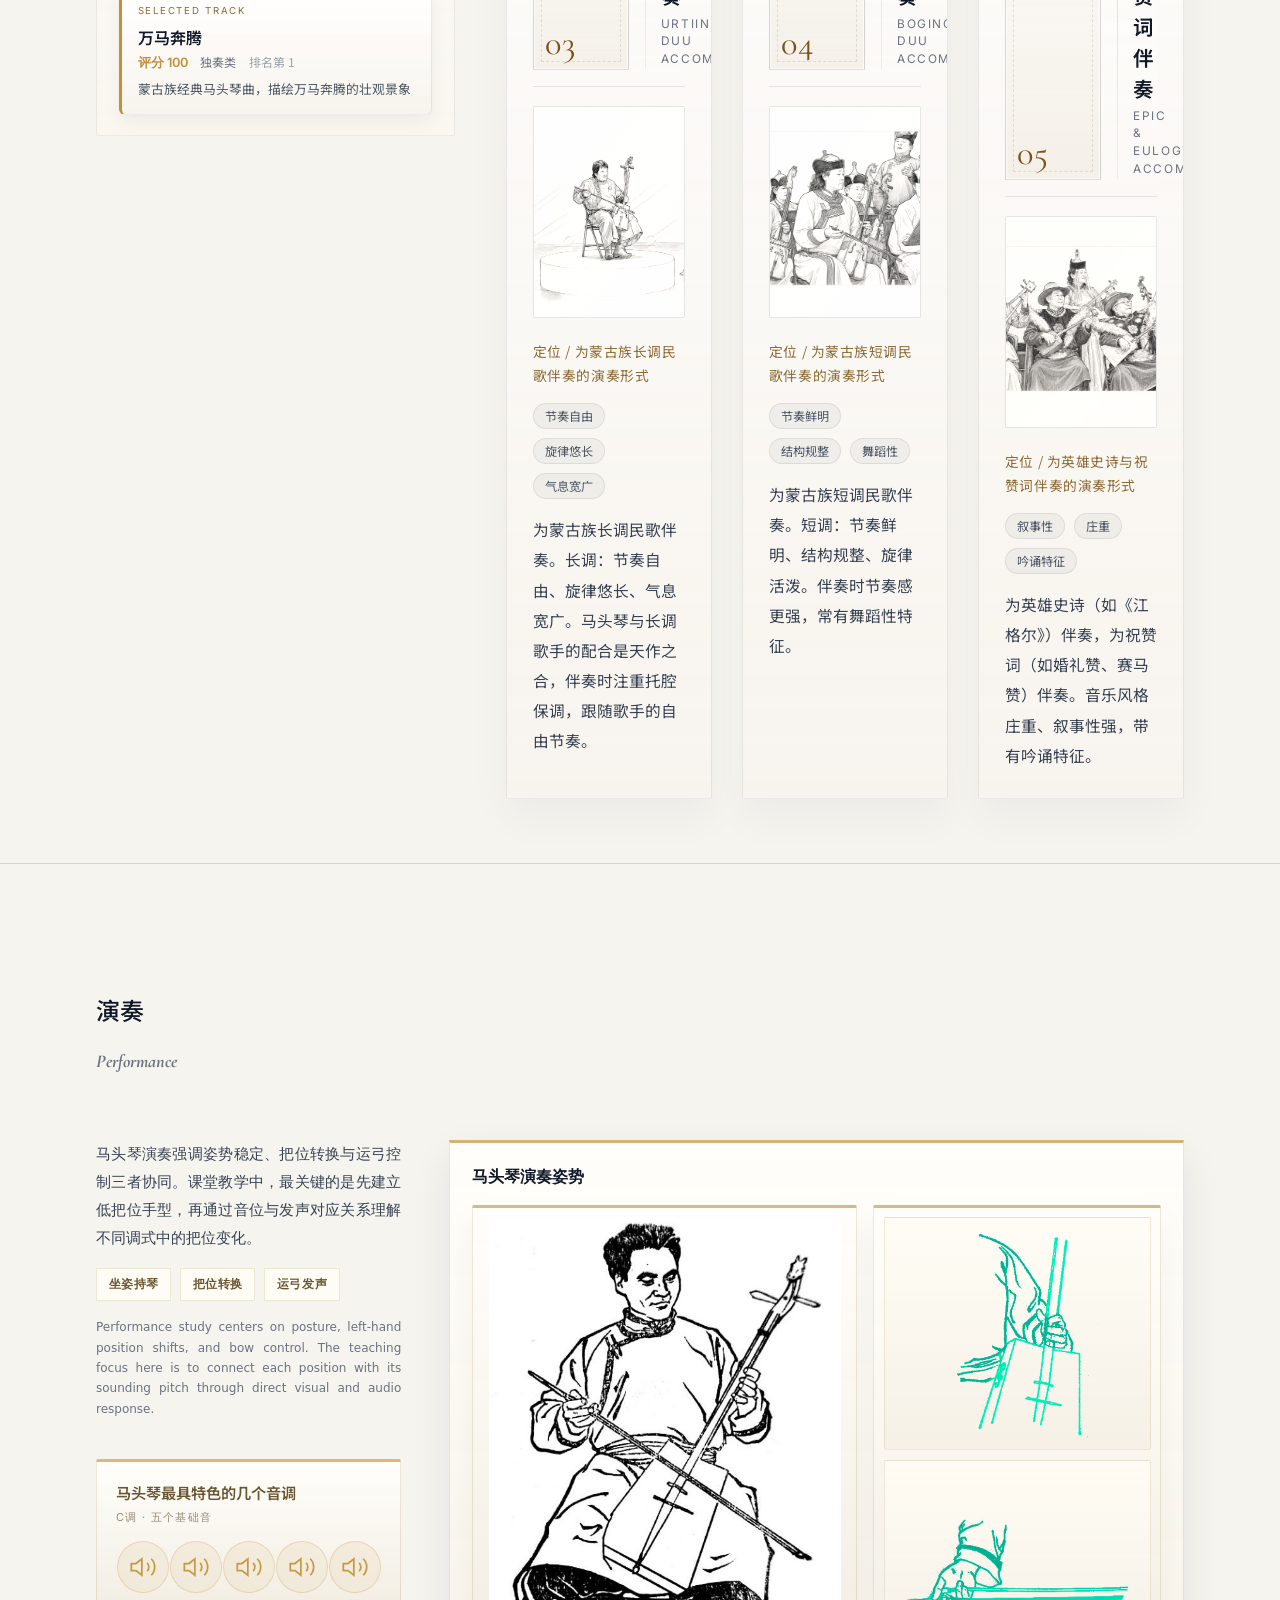
==== commit 3ce7d9dd: "完善手机端导航与主要板块响应式适配" ====
--- a/index.html
+++ b/index.html
@@ -77,6 +77,11 @@
     <!-- Navigation -->
     <nav class="main-nav">
         <div class="nav-logo">Gene Atlas.</div>
+        <button class="mobile-nav-toggle" type="button" aria-label="打开导航" aria-expanded="false" aria-controls="mobileNavPanel">
+            <span></span>
+            <span></span>
+            <span></span>
+        </button>
         <div class="nav-links">
             <a href="#hero" class="nav-direct-link">首页</a>
 
@@ -117,6 +122,23 @@
             <a href="#epilogue" class="nav-direct-link">终章</a>
         </div>
     </nav>
+
+    <div class="mobile-nav-panel" id="mobileNavPanel" aria-hidden="true">
+        <div class="mobile-nav-panel-inner">
+            <a href="#hero" class="mobile-nav-link">首页</a>
+            <a href="#anatomy" class="mobile-nav-link">马头琴结构与器型</a>
+            <a href="#instrument-types" class="mobile-nav-link">马头琴器型</a>
+            <a href="#patterns" class="mobile-nav-link">马头琴纹样</a>
+            <a href="#history" class="mobile-nav-link">历史脉络</a>
+            <a href="#culture" class="mobile-nav-link">文化与故事</a>
+            <a href="#music-classification" class="mobile-nav-link">音乐分类</a>
+            <a href="#craftsmanship" class="mobile-nav-link">制作工艺</a>
+            <a href="#performance" class="mobile-nav-link">演奏</a>
+            <a href="#heritage" class="mobile-nav-link">传承与发展</a>
+            <a href="#application" class="mobile-nav-link">应用场景</a>
+            <a href="#epilogue" class="mobile-nav-link">终章</a>
+        </div>
+    </div>
 
     <main>
         <!-- Hero Section (from v1) -->
--- a/style.appfix.css
+++ b/style.appfix.css
@@ -102,6 +102,95 @@
 
 .nav-direct-link {
     padding: 0.45rem 0;
+}
+
+.mobile-nav-toggle {
+    display: none;
+    appearance: none;
+    border: 1px solid rgba(156, 127, 74, 0.2);
+    background: rgba(255, 253, 246, 0.9);
+    border-radius: 999px;
+    width: 42px;
+    height: 42px;
+    padding: 0;
+    cursor: pointer;
+    align-items: center;
+    justify-content: center;
+    flex-direction: column;
+    gap: 4px;
+    box-shadow: 0 8px 18px rgba(17, 24, 39, 0.06);
+}
+
+.mobile-nav-toggle span {
+    display: block;
+    width: 16px;
+    height: 1.5px;
+    background: #3C3429;
+    transition: transform 0.22s ease, opacity 0.22s ease;
+}
+
+.mobile-nav-toggle.is-open span:nth-child(1) {
+    transform: translateY(5.5px) rotate(45deg);
+}
+
+.mobile-nav-toggle.is-open span:nth-child(2) {
+    opacity: 0;
+}
+
+.mobile-nav-toggle.is-open span:nth-child(3) {
+    transform: translateY(-5.5px) rotate(-45deg);
+}
+
+.mobile-nav-panel {
+    position: fixed;
+    top: 64px;
+    left: 1rem;
+    right: 1rem;
+    z-index: 60;
+    background: rgba(255, 253, 246, 0.98);
+    border: 1px solid rgba(156, 127, 74, 0.16);
+    border-top: 3px solid rgba(201, 155, 69, 0.68);
+    box-shadow: 0 18px 44px rgba(17, 24, 39, 0.1);
+    backdrop-filter: blur(12px);
+    -webkit-backdrop-filter: blur(12px);
+    opacity: 0;
+    visibility: hidden;
+    transform: translateY(-8px);
+    transition: opacity 0.22s ease, visibility 0.22s ease, transform 0.22s ease;
+    pointer-events: none;
+    border-radius: 12px;
+}
+
+.mobile-nav-panel.is-open {
+    opacity: 1;
+    visibility: visible;
+    transform: translateY(0);
+    pointer-events: auto;
+}
+
+body.mobile-nav-open {
+    overflow: hidden;
+}
+
+.mobile-nav-panel-inner {
+    display: grid;
+    grid-template-columns: 1fr;
+    gap: 0;
+    padding: 0.5rem 0.8rem;
+}
+
+.mobile-nav-link {
+    display: block;
+    padding: 0.75rem 0.25rem;
+    border-bottom: 1px solid rgba(229, 224, 216, 0.7);
+    font-family: 'Noto Sans SC', sans-serif;
+    font-size: 0.82rem;
+    color: #3C3429;
+    text-decoration: none;
+}
+
+.mobile-nav-link:last-child {
+    border-bottom: 0;
 }
 
 .nav-links a:hover,
@@ -5369,6 +5458,9 @@
     /* --- Hide complex nav, keep logo --- */
     .main-nav { padding: 0.75rem 1rem; }
     .nav-links, .side-nav { display: none; }
+    .mobile-nav-toggle { display: inline-flex; }
+    .main-nav { align-items: center; }
+    .nav-logo { font-size: 1.05rem; }
 
     /* --- Global single-column --- */
     .content-section { min-height: auto; padding: 3rem 1rem 2.5rem; }
@@ -5419,10 +5511,26 @@
     /* --- Instrument types --- */
     .instrument-types-intro { width: 100%; max-width: 100%; }
     .instrument-intro-label { font-size: 0.6rem; }
+    .instrument-types-intro h2 { font-size: 1.2rem; }
+    .instrument-types-intro h3 { font-size: 0.88rem; margin-bottom: 1.1rem; }
+    .instrument-types-intro .intro-zh { font-size: 0.82rem; line-height: 1.72; }
+    .instrument-intro-card + .instrument-intro-card { margin-top: 0.85rem; }
     .instrument-shape-strip { grid-template-columns: repeat(2, 1fr); margin-left: 0; margin-top: 1rem; padding-right: 0; gap: 0.7rem; }
+    .instrument-shape-strip figure { aspect-ratio: 1 / 1.06; }
+    .instrument-shape-strip figcaption { font-size: 0.64rem; padding: 0.42rem 0.55rem 0.46rem; letter-spacing: 0.03em; }
     .instrument-kind-layout { grid-template-columns: 1fr; gap: 1rem; }
     .instrument-kind-stage, .instrument-kind-detail, .instrument-kind-list { width: 100%; }
     .instrument-kind-item { grid-template-columns: 3.5rem 1fr; min-height: auto; padding: 0.6rem; }
+    .instrument-kind-item h3 { font-size: 0.88rem; margin-bottom: 0.2rem; }
+    .instrument-kind-item p { font-size: 0.7rem; line-height: 1.58; }
+    .instrument-kind-stage { min-height: 20rem; padding: 1.25rem 1rem 2.5rem; }
+    .instrument-kind-stage::before { font-size: 0.52rem; letter-spacing: 0.14em; }
+    .instrument-kind-stage::after { font-size: 1.25rem; }
+    .instrument-kind-detail { padding: 1.1rem 1rem 1rem; }
+    .instrument-kind-detail::before { margin-bottom: 0.6rem; font-size: 0.56rem; }
+    .instrument-kind-detail h3 { font-size: 1.02rem; margin-bottom: 0.8rem; padding-bottom: 0.55rem; }
+    .instrument-kind-detail dt { font-size: 0.62rem; margin-top: 0.65rem; }
+    .instrument-kind-detail dd { font-size: 0.75rem; line-height: 1.65; padding-bottom: 0.55rem; }
 
     /* --- Music classification --- */
     .music-class-layout { grid-template-columns: 1fr !important; }
@@ -5430,19 +5538,67 @@
 
     /* --- Performance --- */
     .performance-layout { flex-direction: column; gap: 1.2rem; }
+    .performance-text-left { gap: 0.8rem; }
+    .performance-text-left p.zh { font-size: 0.82rem; line-height: 1.75; }
+    .performance-text-left p.en { font-size: 0.68rem; line-height: 1.55; }
+    .performance-keypoints { gap: 0.4rem; }
+    .performance-keypoints span { font-size: 0.64rem; padding: 0.34rem 0.55rem; }
     .fingering-stage { grid-template-columns: 1fr; }
     .fingering-image { min-height: 16rem; padding: 0.6rem; }
     .technique-images { grid-template-columns: 1fr; }
+    .performance-content { padding-top: 0.25rem; }
+    .sound-card { margin-top: 1rem; padding: 0.95rem 0.9rem; }
+    .sound-card-title { font-size: 0.84rem; }
+    .sound-card-subtitle { font-size: 0.6rem; margin-bottom: 0.8rem; }
+    .sound-card-items { display: grid; grid-template-columns: repeat(3, minmax(0, 1fr)); gap: 0.8rem 0.35rem; justify-items: center; }
+    .sound-item { min-width: 0; }
+    .sound-icon { width: 42px; height: 42px; }
+    .sound-label { font-size: 0.62rem; }
+    .overtone-card { padding: 0.95rem 0.9rem; }
+    .overtone-card-title { font-size: 0.84rem; margin-bottom: 0.45rem; }
+    .overtone-card-text { font-size: 0.74rem; line-height: 1.68; }
+    .fingering-panel-head h4 { font-size: 0.9rem; }
+    .fingering-split-layout { gap: 0.75rem; }
+    .fingering-main-view { padding: 0.45rem; }
+    .fingering-right-stack { padding: 0.45rem; gap: 0.5rem; }
+    .fingering-text-middle { padding: 0.55rem 0.62rem 0.58rem; }
+    .fingering-text-middle h5 { font-size: 0.78rem; }
+    .fingering-text-middle p { font-size: 0.7rem; line-height: 1.7; }
 
     /* --- Application / Folding --- */
     .application-overview { flex-direction: column; gap: 0.8rem; }
     .application-overview-text, .application-overview-tags { max-width: none; width: 100%; }
     .application-overview-tags { justify-content: flex-start; flex-wrap: wrap; gap: 0.4rem; }
+    .overview-kicker { font-size: 0.58rem; letter-spacing: 0.14em; }
+    .overview-title { font-size: 1rem; line-height: 1.5; }
+    .application-overview-text p { font-size: 0.76rem; line-height: 1.68; }
+    .application-overview-tags span { font-size: 0.64rem; padding: 0.36rem 0.55rem; }
+    .application-overview-tags em { font-size: 0.58rem; }
     .folding-container { flex-direction: column; gap: 0.8rem; perspective: 0; }
     .folding-panel, .folding-panel:nth-child(odd), .folding-panel:nth-child(even) { transform: none !important; filter: none; border-left: none; background: linear-gradient(180deg, rgba(255,254,250,0.97) 0%, rgba(247,242,232,0.95) 100%); border: 1px solid rgba(216, 208, 196, 0.6); border-radius: 4px; padding: 1rem; }
     .folding-panel::after, .folding-panel::before { display: none; }
     .folding-image { width: 100%; max-width: 14rem; margin-bottom: 0.6rem; }
     .panel-meta { min-height: auto; padding: 0; }
+    .panel-index { font-size: 0.74rem; }
+    .panel-subtitle { font-size: 0.58rem; letter-spacing: 0.12em; }
+    .panel-title { font-size: 0.86rem; }
+    .panel-description { font-size: 0.72rem; line-height: 1.6; }
+
+    /* --- Epilogue --- */
+    .epilogue-archive-status { padding: 1rem 1rem 1.05rem; }
+    .epilogue-status-value { font-size: 0.92rem; line-height: 1.5; }
+    .epilogue-status-note { font-size: 0.74rem; line-height: 1.68; }
+    .epilogue-side-meta-item strong { font-size: 0.82rem; line-height: 1.55; }
+    .epilogue-kicker { font-size: 0.6rem; }
+    .epilogue-lead { font-size: 0.82rem; line-height: 1.7; }
+    .epilogue-note { font-size: 0.74rem; line-height: 1.7; }
+    .epilogue-highlight-item strong, .epilogue-band-item strong { font-size: 0.82rem; line-height: 1.6; }
+    .epilogue-actions { flex-direction: column; align-items: stretch; }
+    .epilogue-btn { width: 100%; justify-content: center; }
+
+    /* --- Blank pages --- */
+    .blank-page { min-height: 55vh; padding: 2rem 1rem; }
+    .blank-page-hint { font-size: 0.82rem; letter-spacing: 0.12em; }
 
     /* --- Heritage tree: horizontal scroll --- */
     .heritage-tree-wrap { width: 100%; height: auto; transform: none; margin-bottom: 1.5rem; overflow-x: auto; }
@@ -5466,6 +5622,23 @@
     .craft-grid { grid-template-columns: 1fr; }
     .instrument-shape-strip { grid-template-columns: 1fr; }
     .instrument-kind-item { grid-template-columns: 1fr; }
+    .instrument-types-page { padding: 2.4rem 0.8rem; }
+    .instrument-shape-strip figure { aspect-ratio: 1 / 0.96; }
+    .instrument-kind-stage { min-height: 16rem; padding: 1rem 0.85rem 2.4rem; }
+    .instrument-stage-zoom { right: 0.7rem; bottom: 0.7rem; font-size: 0.62rem; padding: 0.34rem 0.62rem; }
+    .sound-card-items { grid-template-columns: repeat(2, minmax(0, 1fr)); }
+    .sound-icon { width: 40px; height: 40px; }
+    .application-overview-text p { font-size: 0.72rem; }
+    .overview-title { font-size: 0.92rem; }
+    .folding-panel { padding: 0.85rem; }
+    .panel-title { font-size: 0.84rem; }
+    .panel-description { font-size: 0.72rem; line-height: 1.6; }
+    .epilogue-quote { font-size: 1.72rem; }
+    .epilogue-lead { font-size: 0.78rem; }
+    .epilogue-note { font-size: 0.7rem; }
+    .epilogue-highlight-item, .epilogue-band-item { padding: 0.82rem 0.78rem; }
+    .blank-page { min-height: 44vh; }
+    .blank-page-hint { font-size: 0.74rem; }
 }
 
 @media (max-width: 560px) {
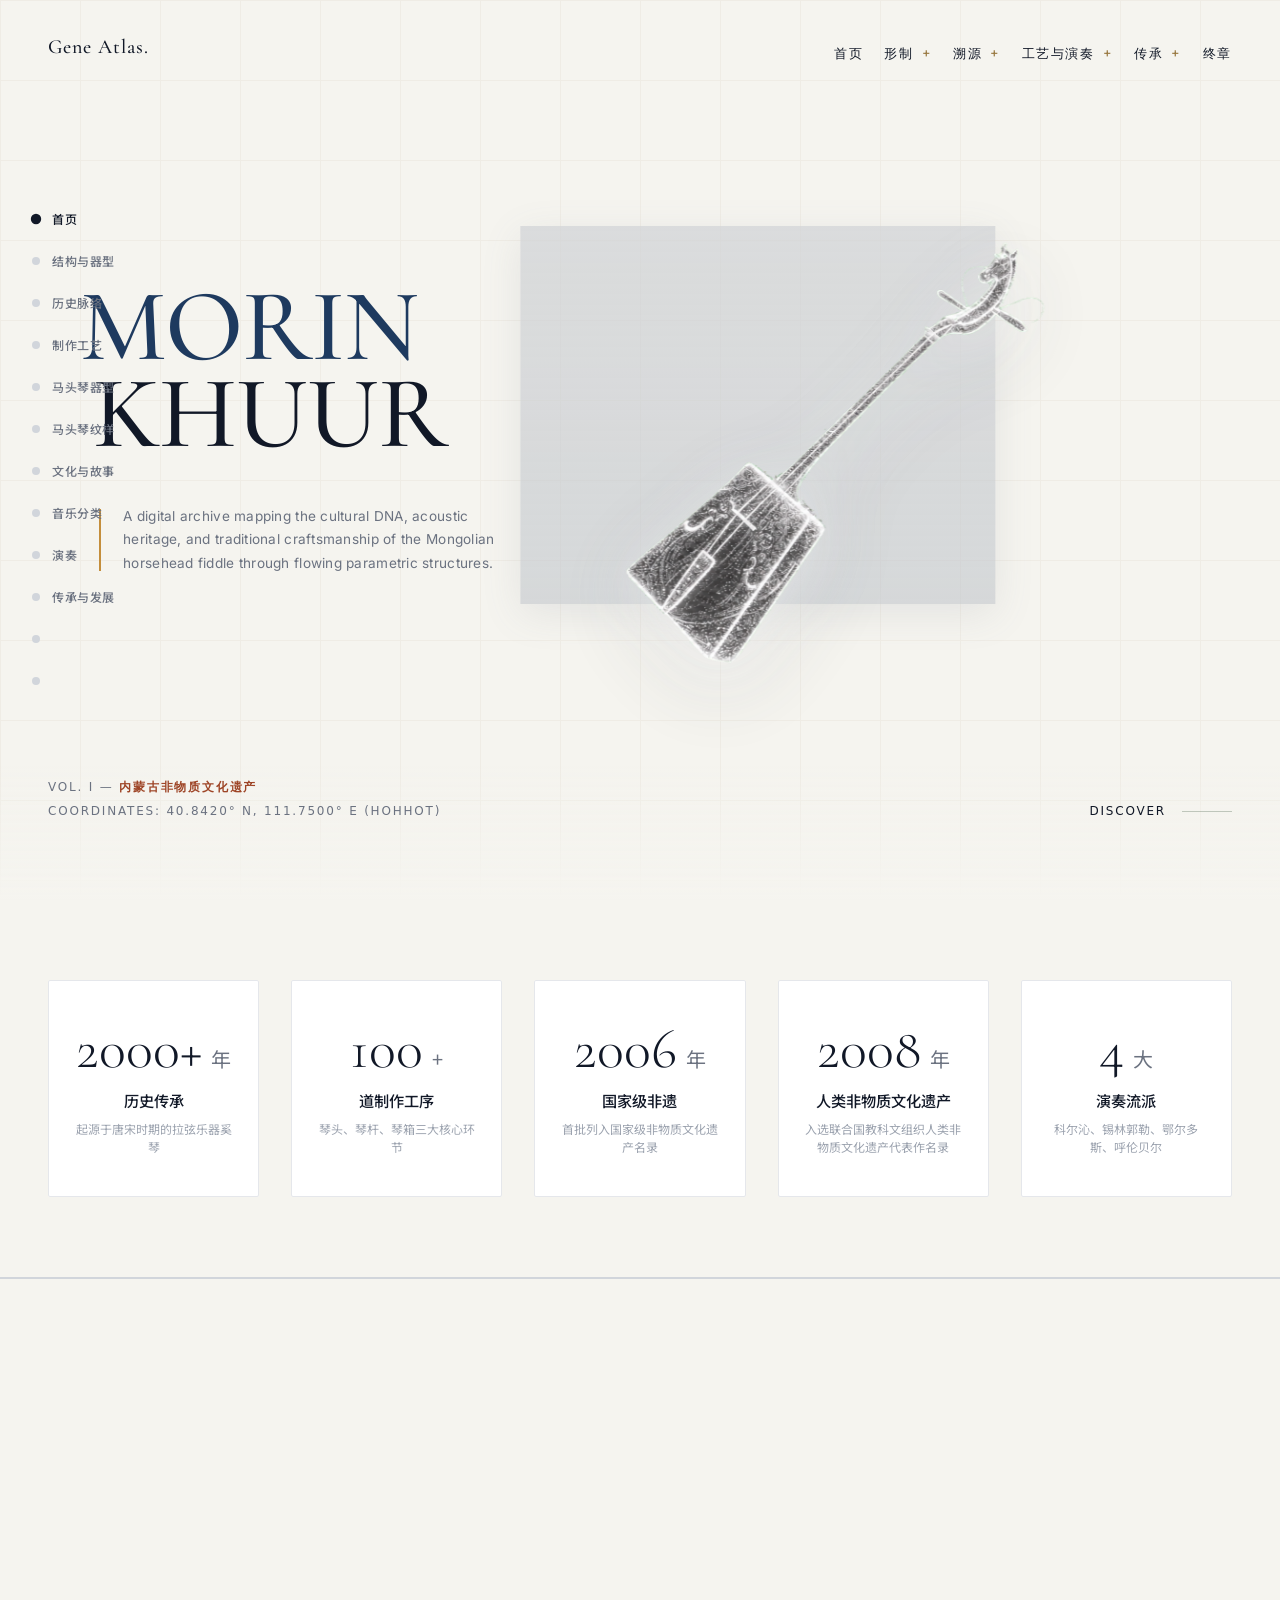
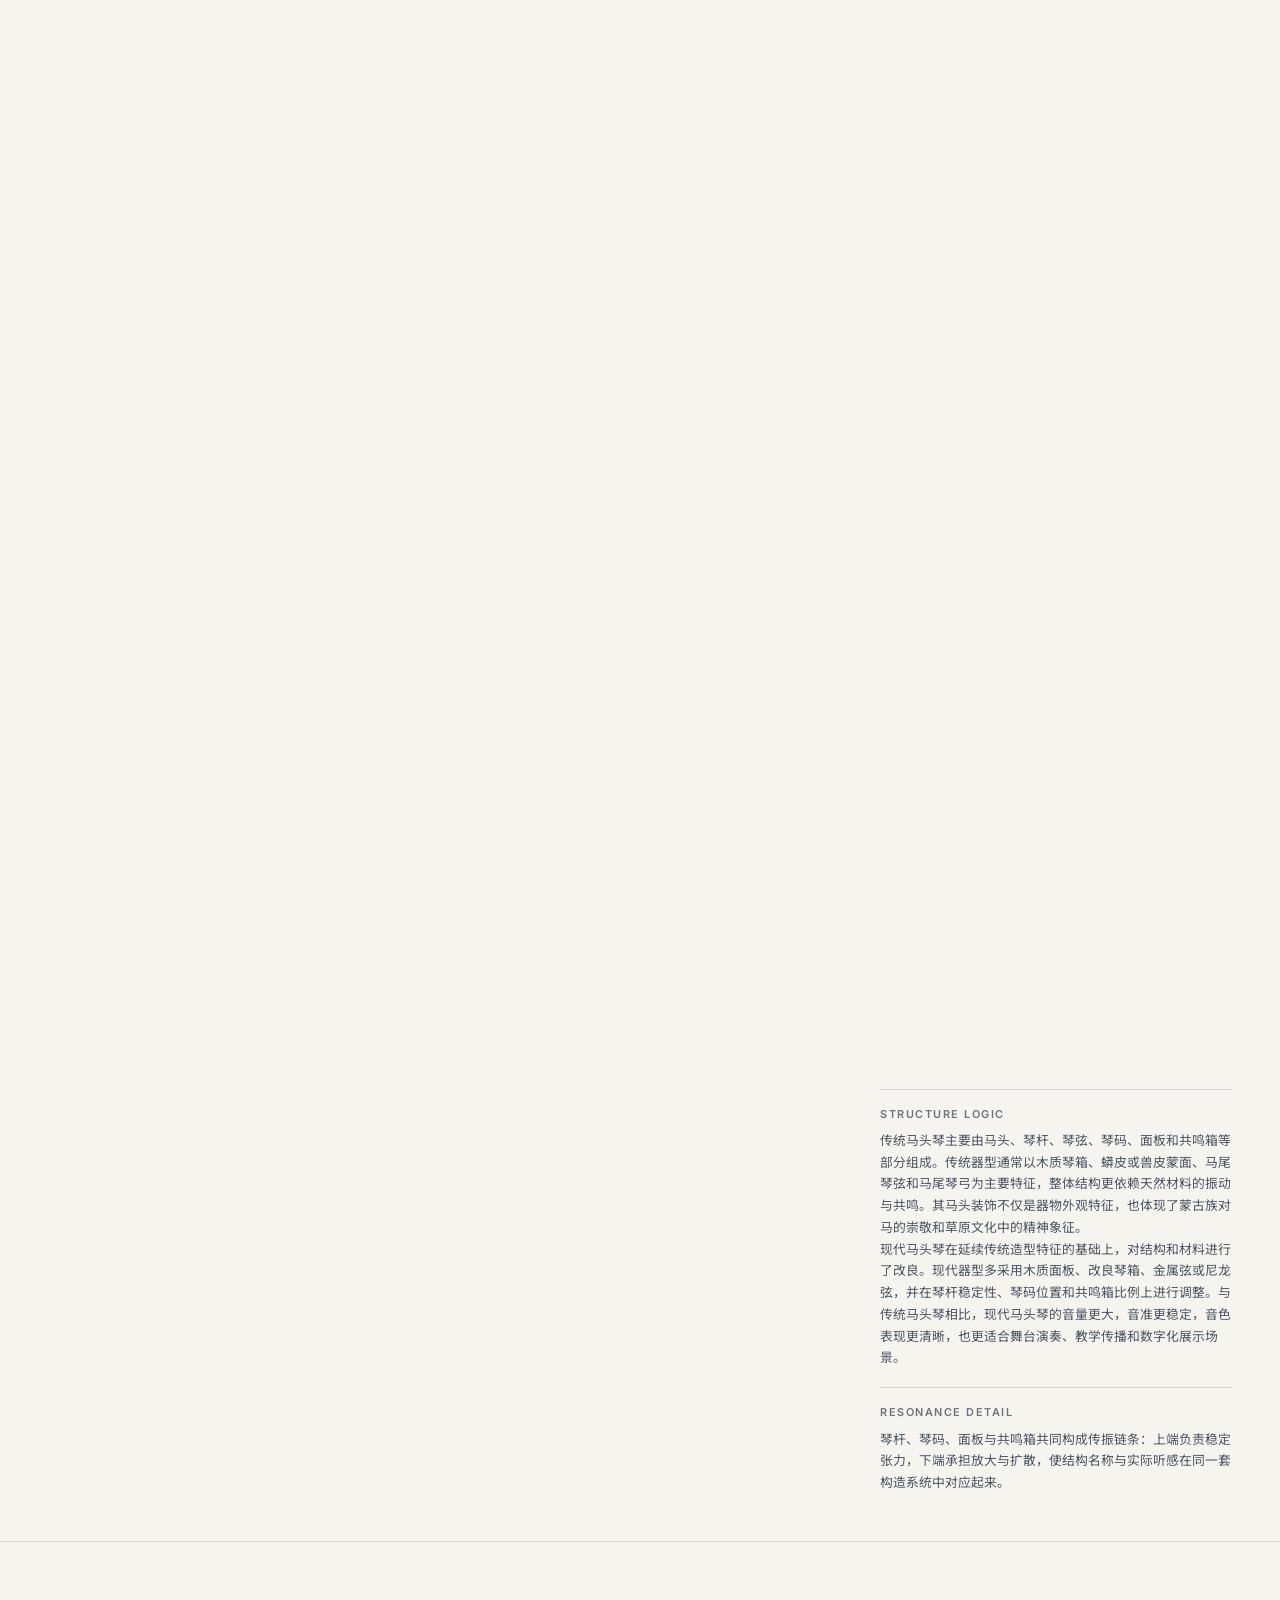
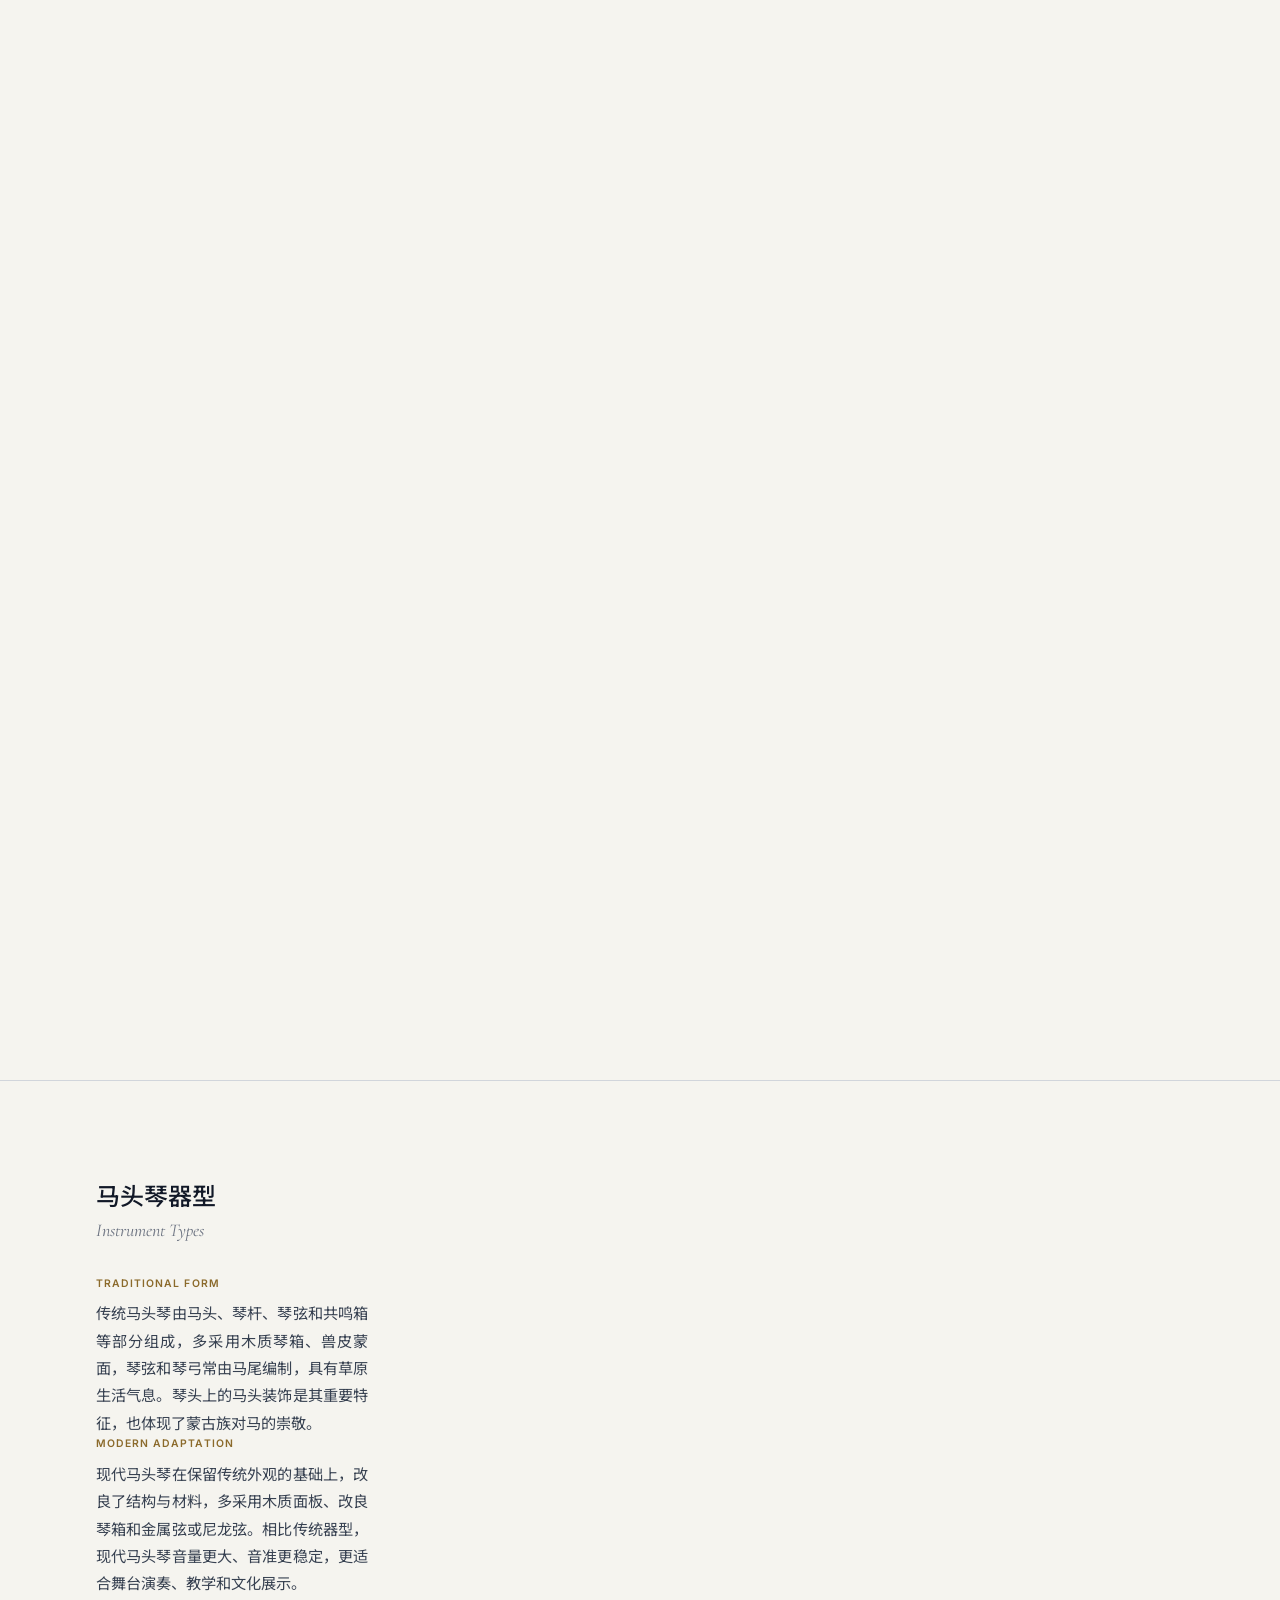
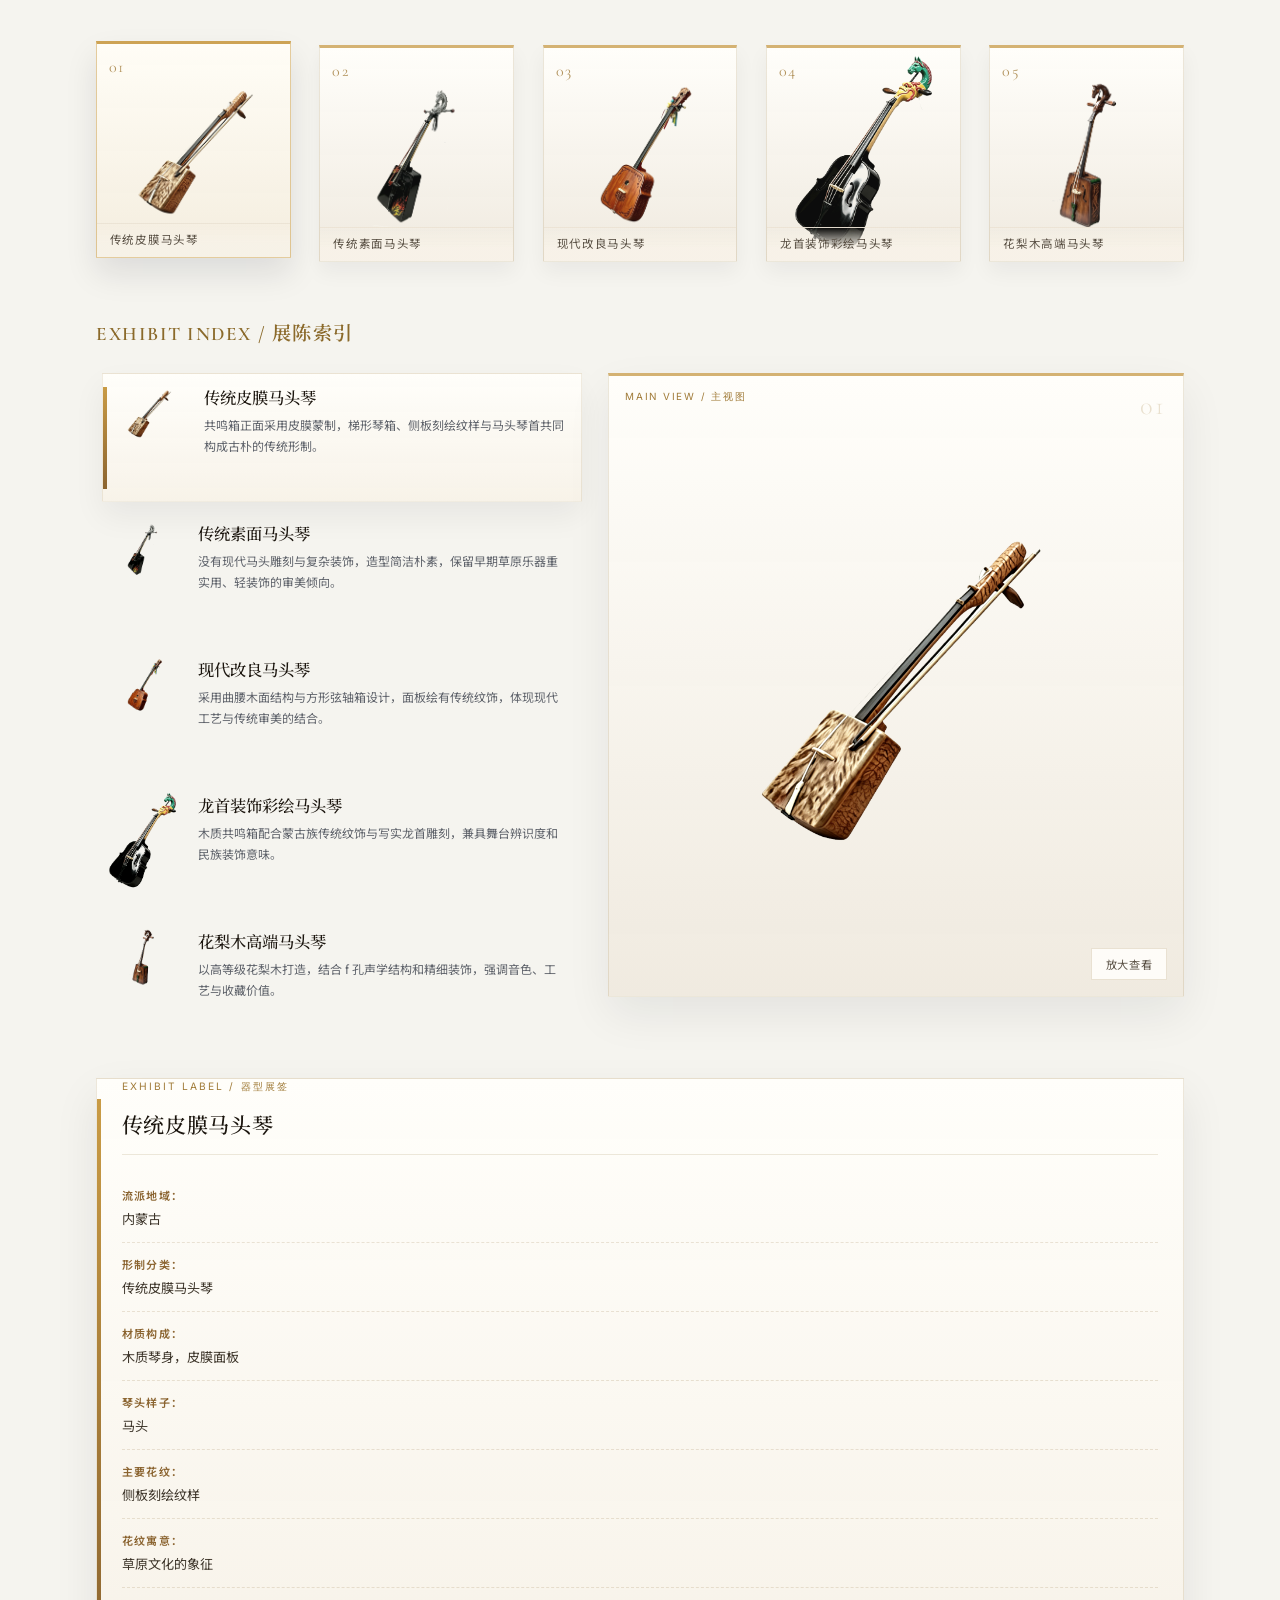
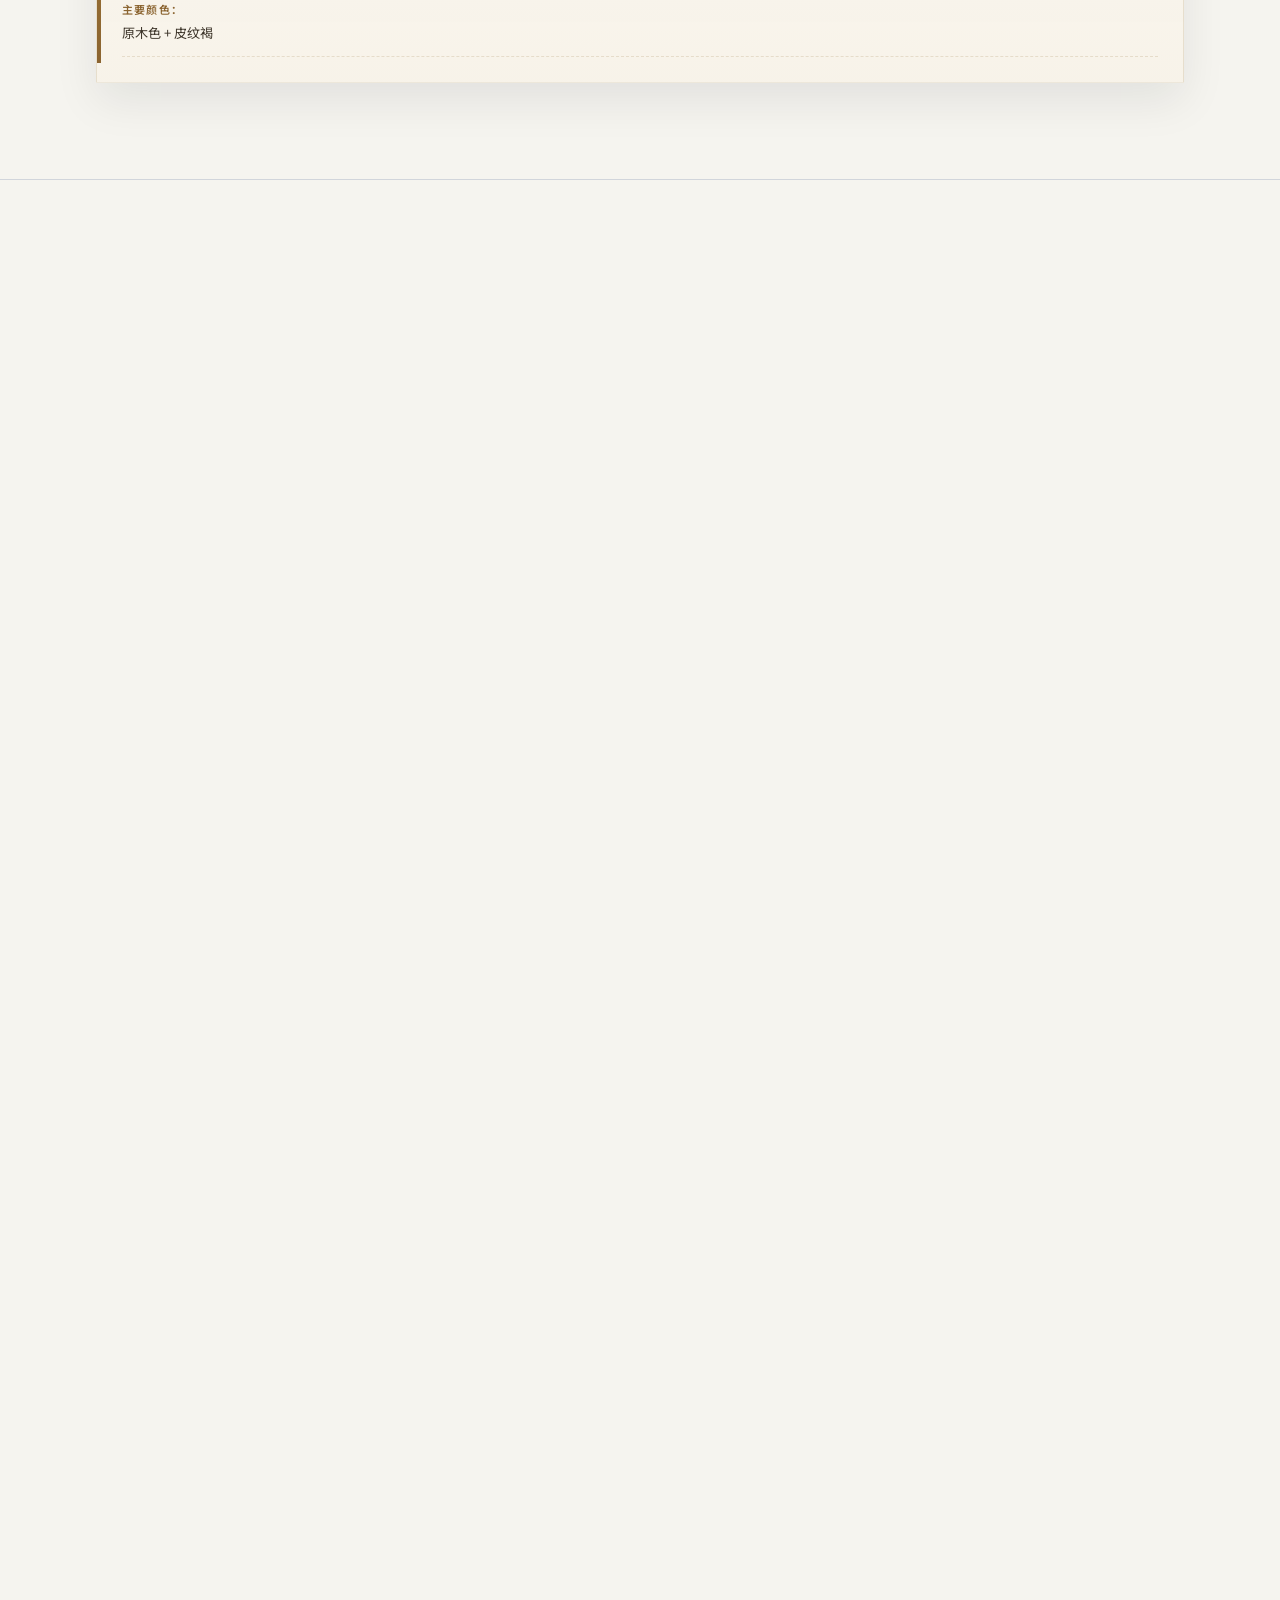
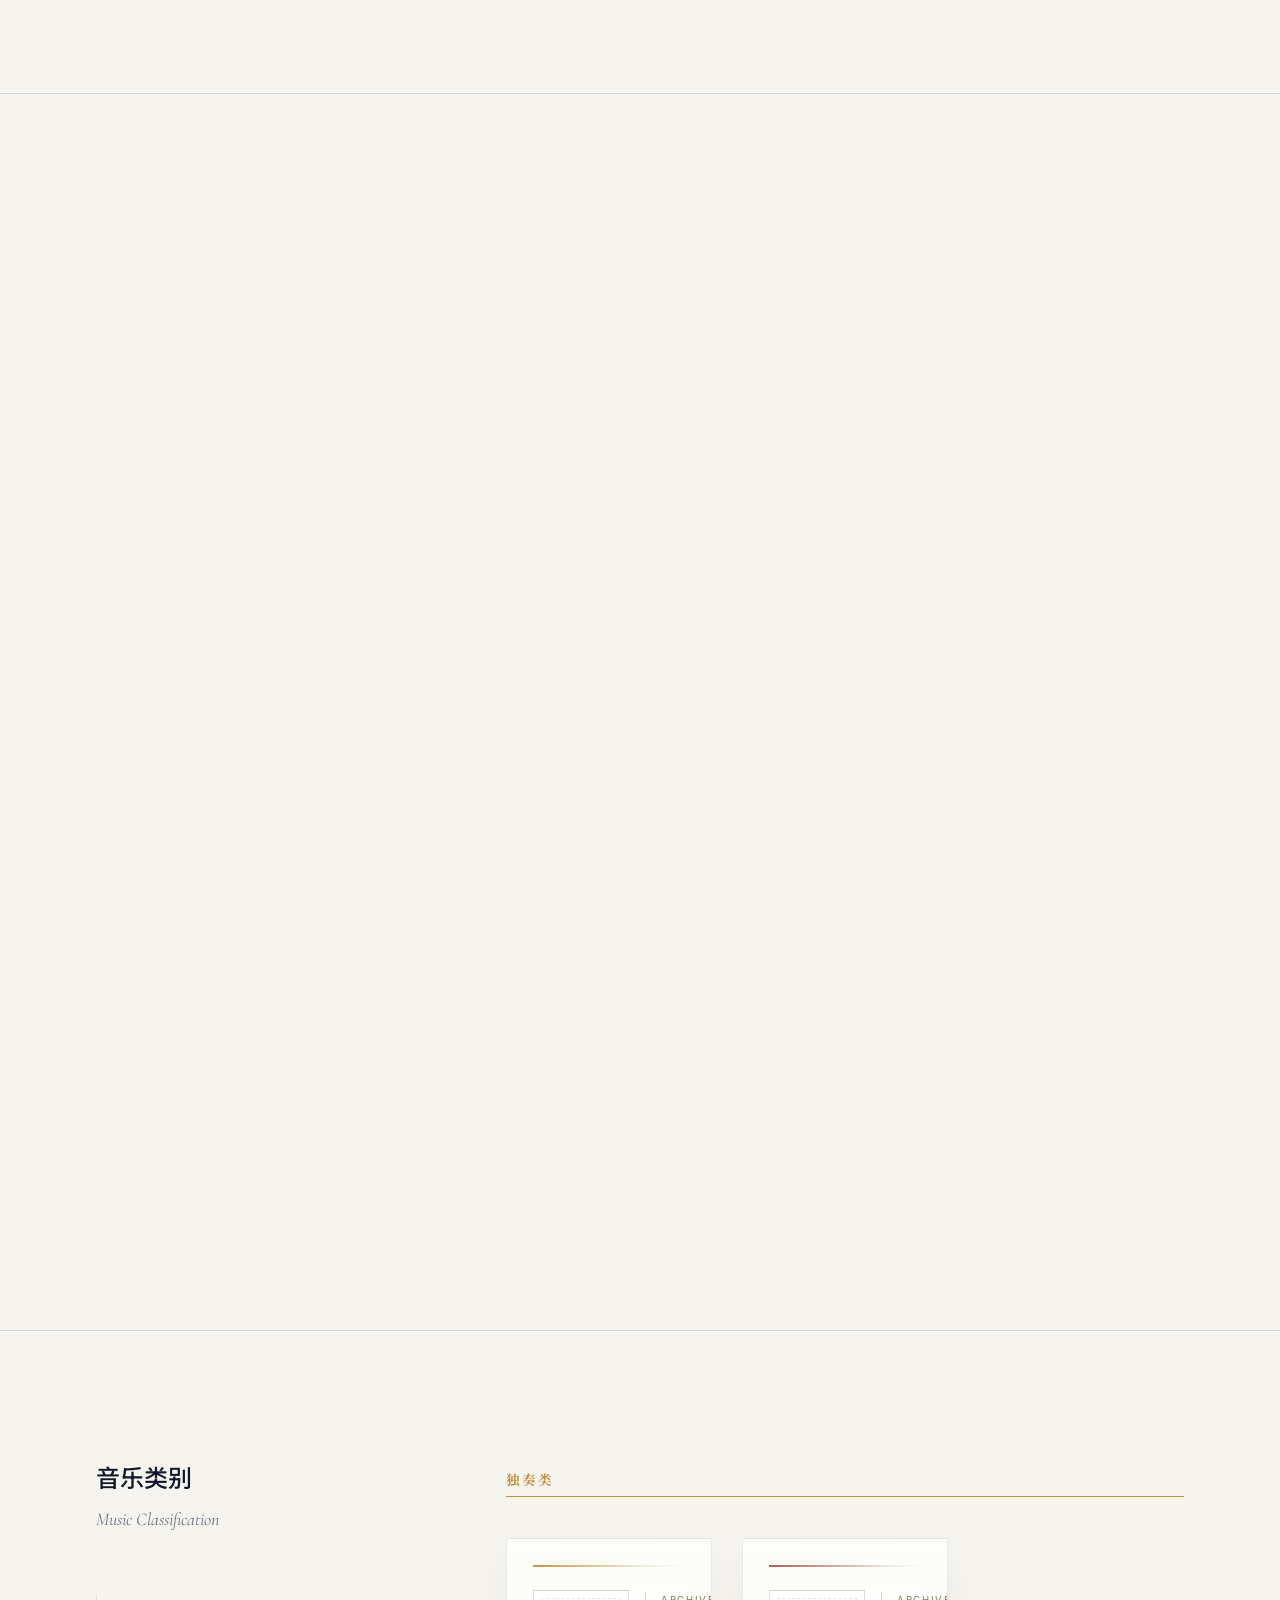
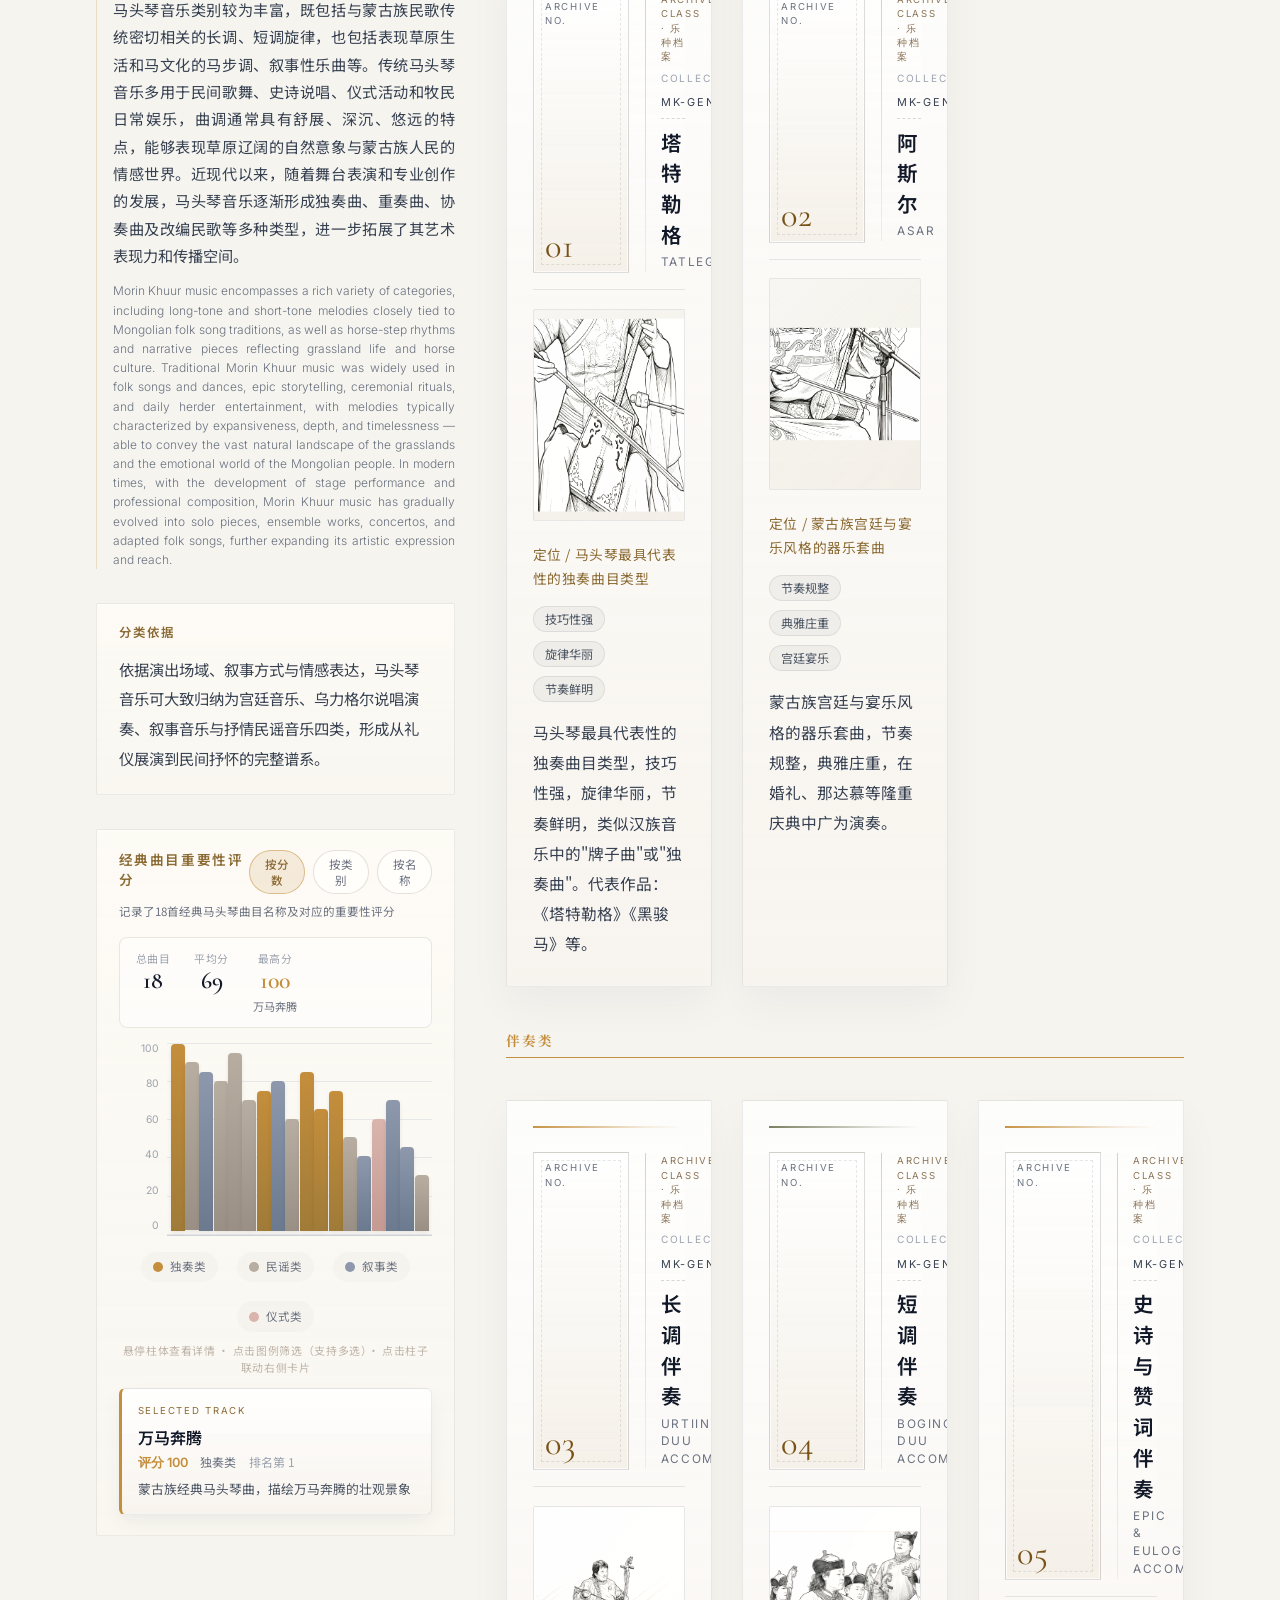
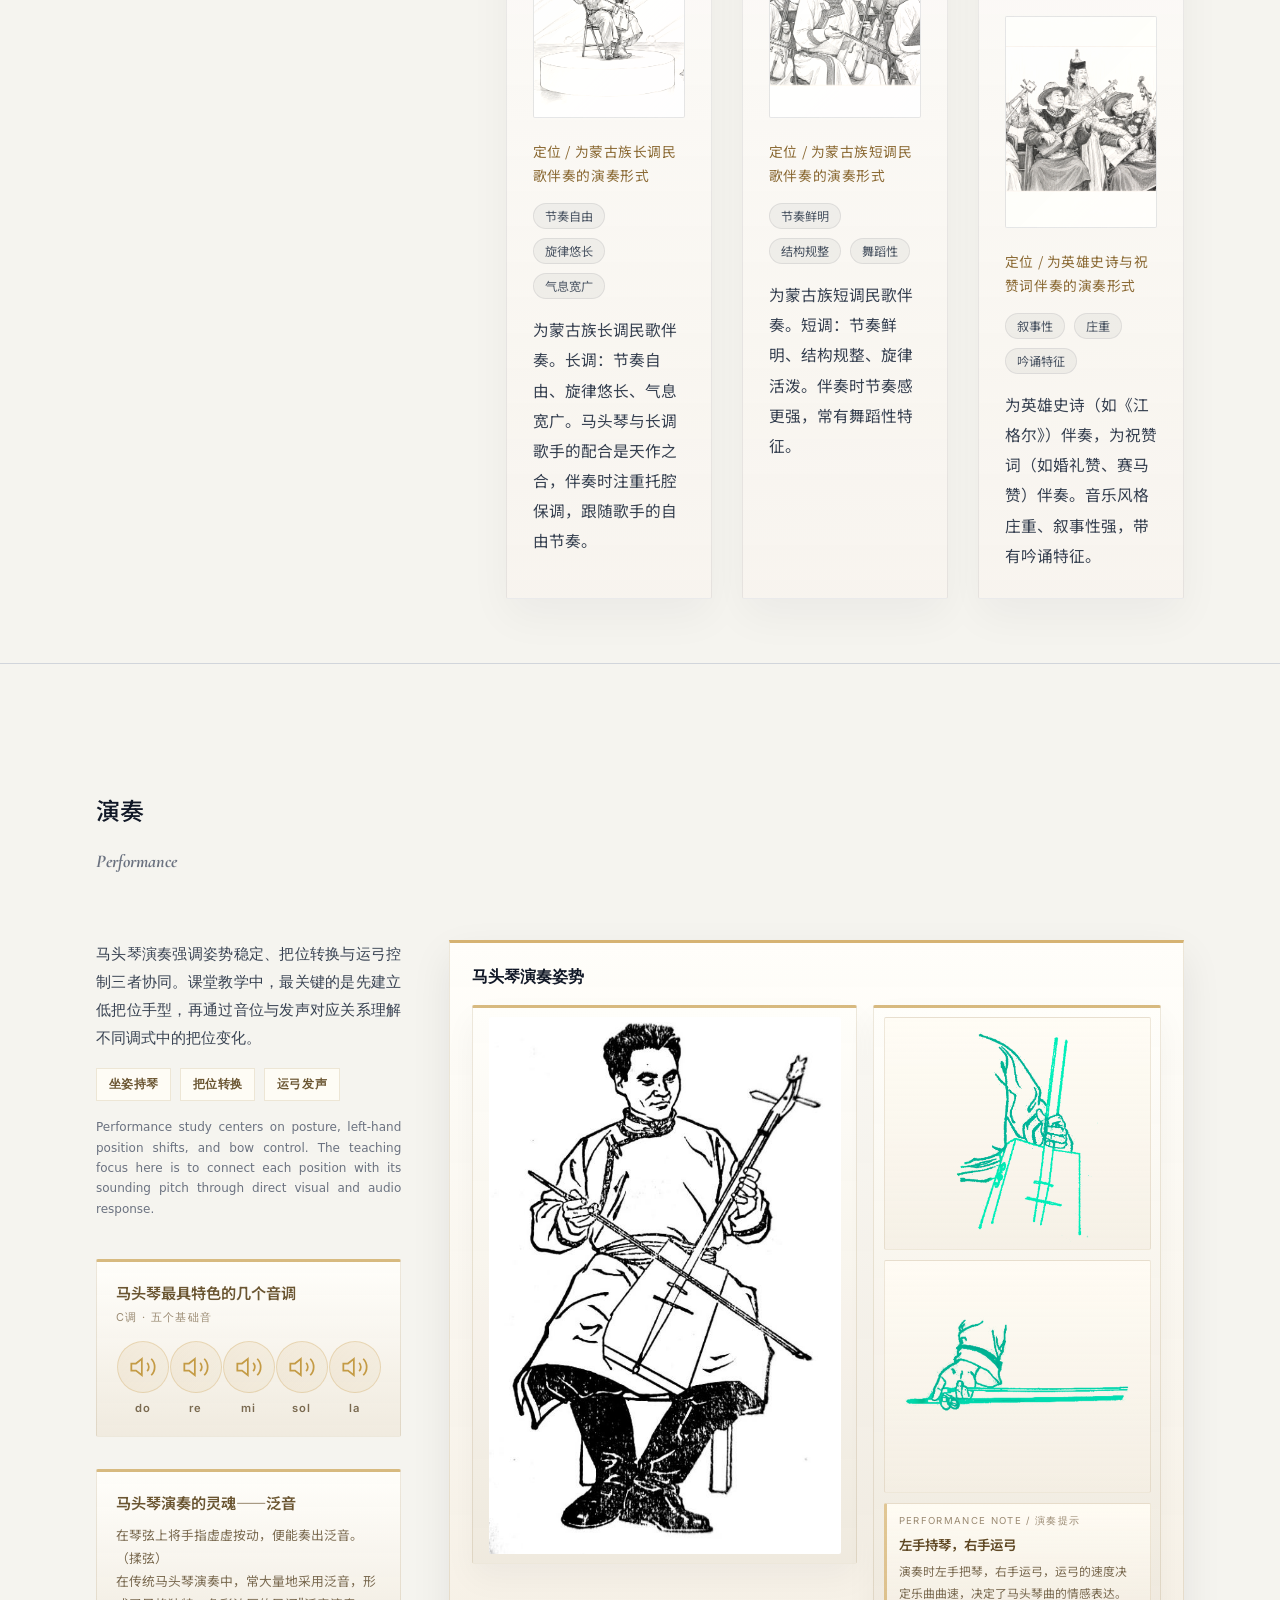
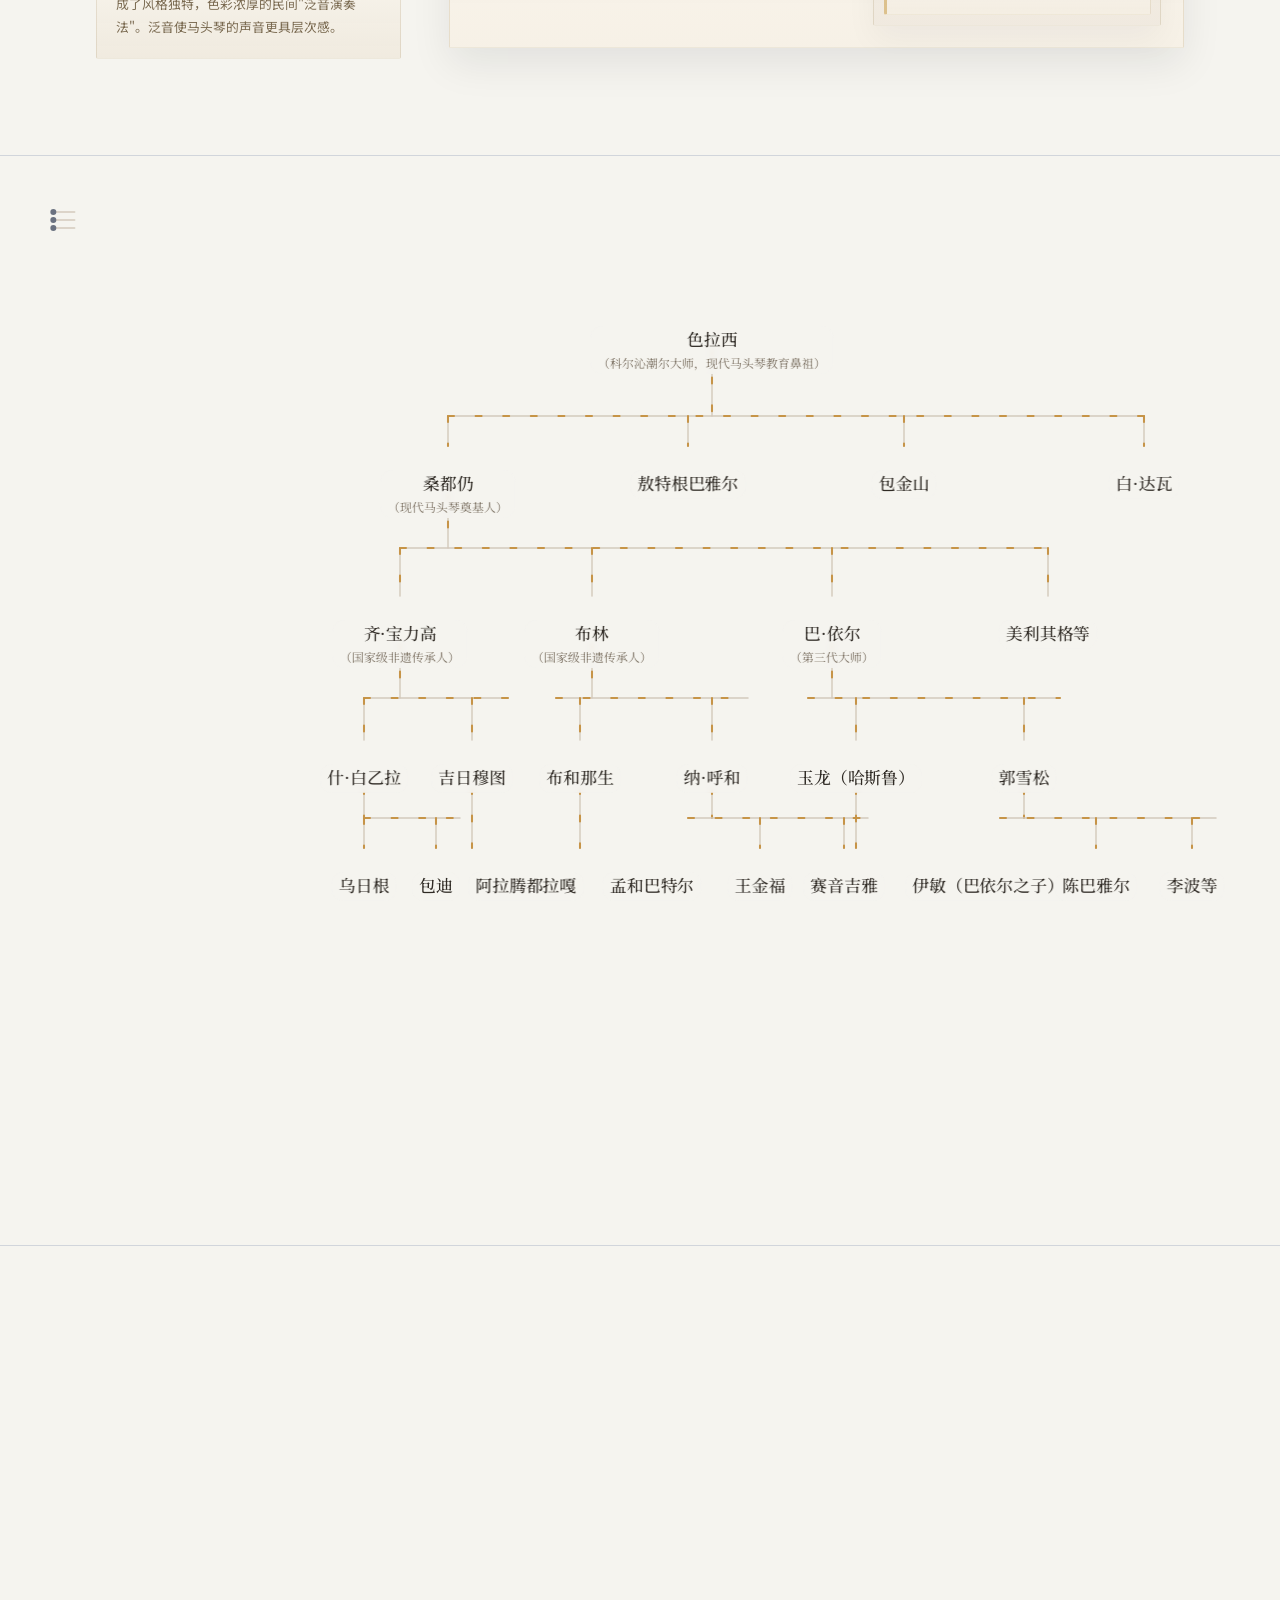
==== commit 39a06af9: "修正预留空白页在应用场景与终章之间的顺序" ====
--- a/index.html
+++ b/index.html
@@ -1762,14 +1762,14 @@
         </section>
 
         <!-- Blank Page 1 -->
-        <section class="content-section blank-page">
+        <section id="blank-page-1" class="content-section blank-page">
             <div class="blank-page-content">
                 <p class="blank-page-hint">预留页面</p>
             </div>
         </section>
 
         <!-- Blank Page 2 -->
-        <section class="content-section blank-page">
+        <section id="blank-page-2" class="content-section blank-page">
             <div class="blank-page-content">
                 <p class="blank-page-hint">预留页面</p>
             </div>
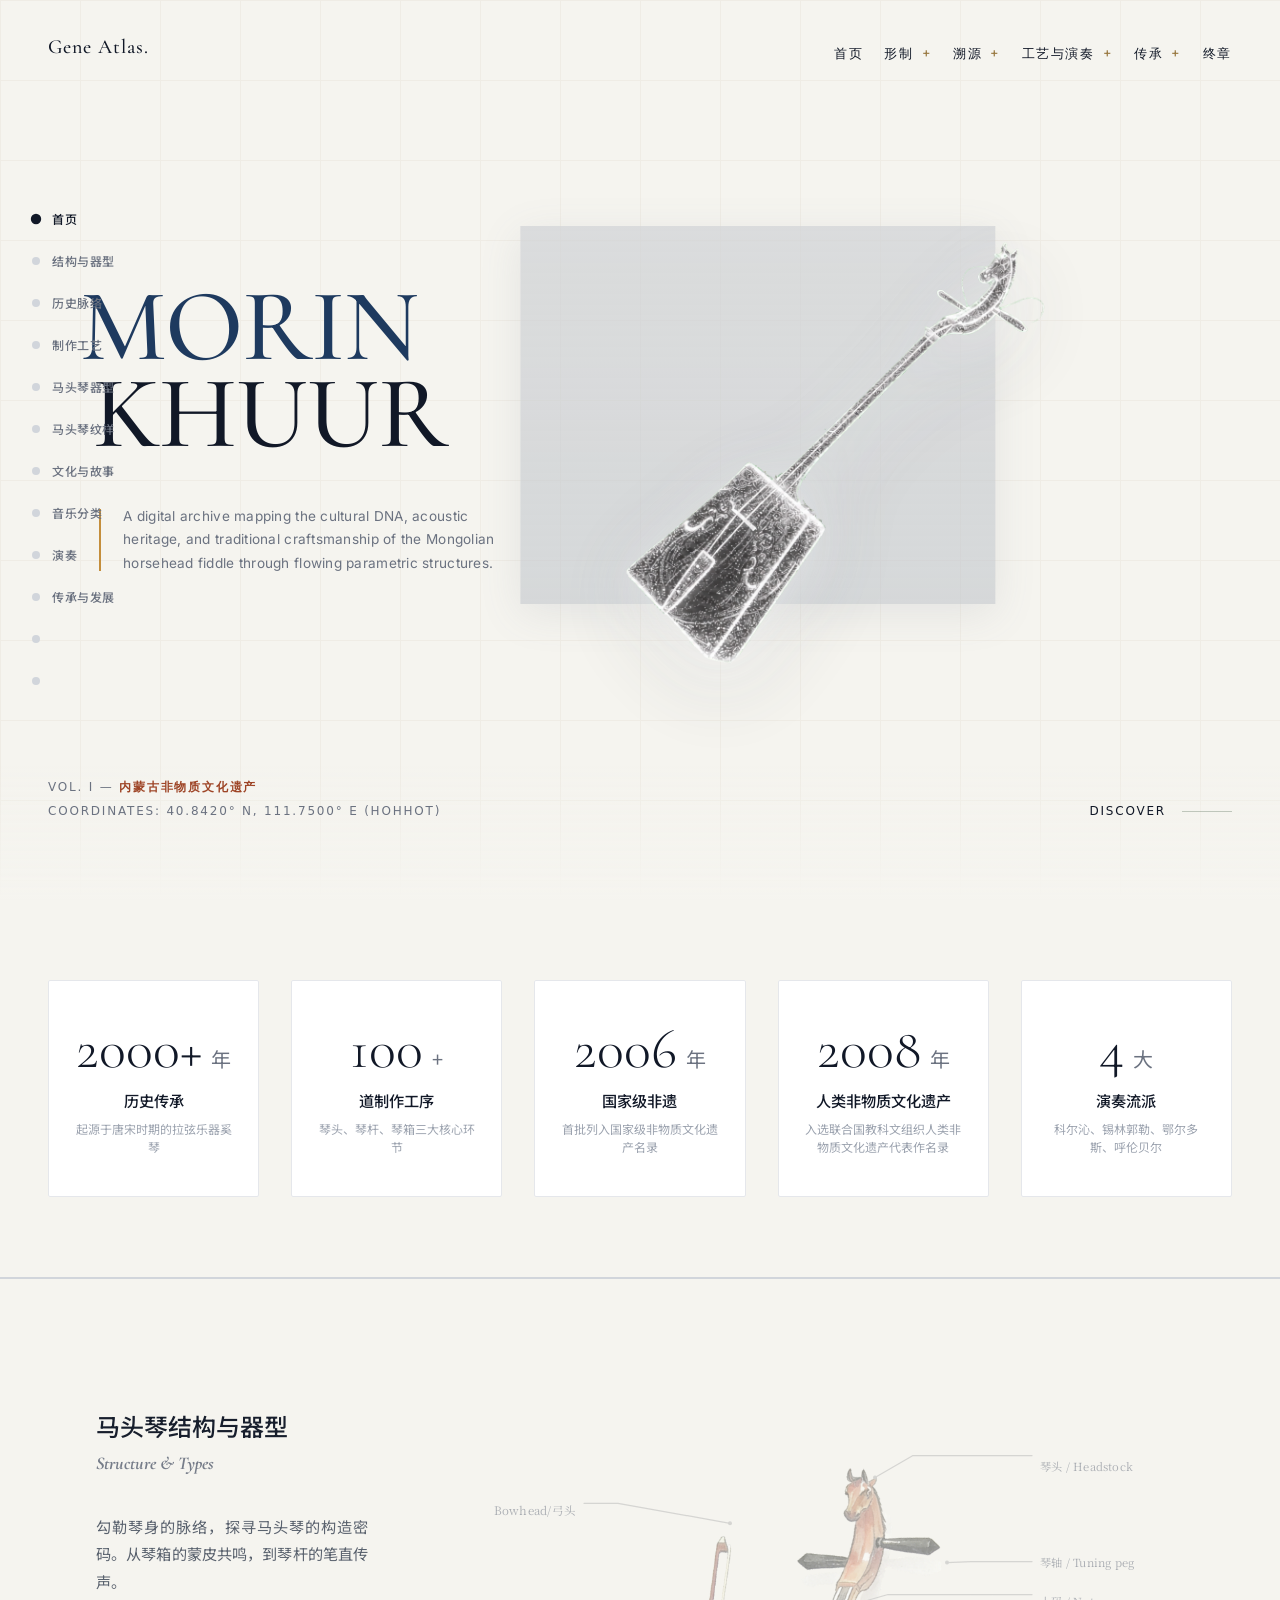
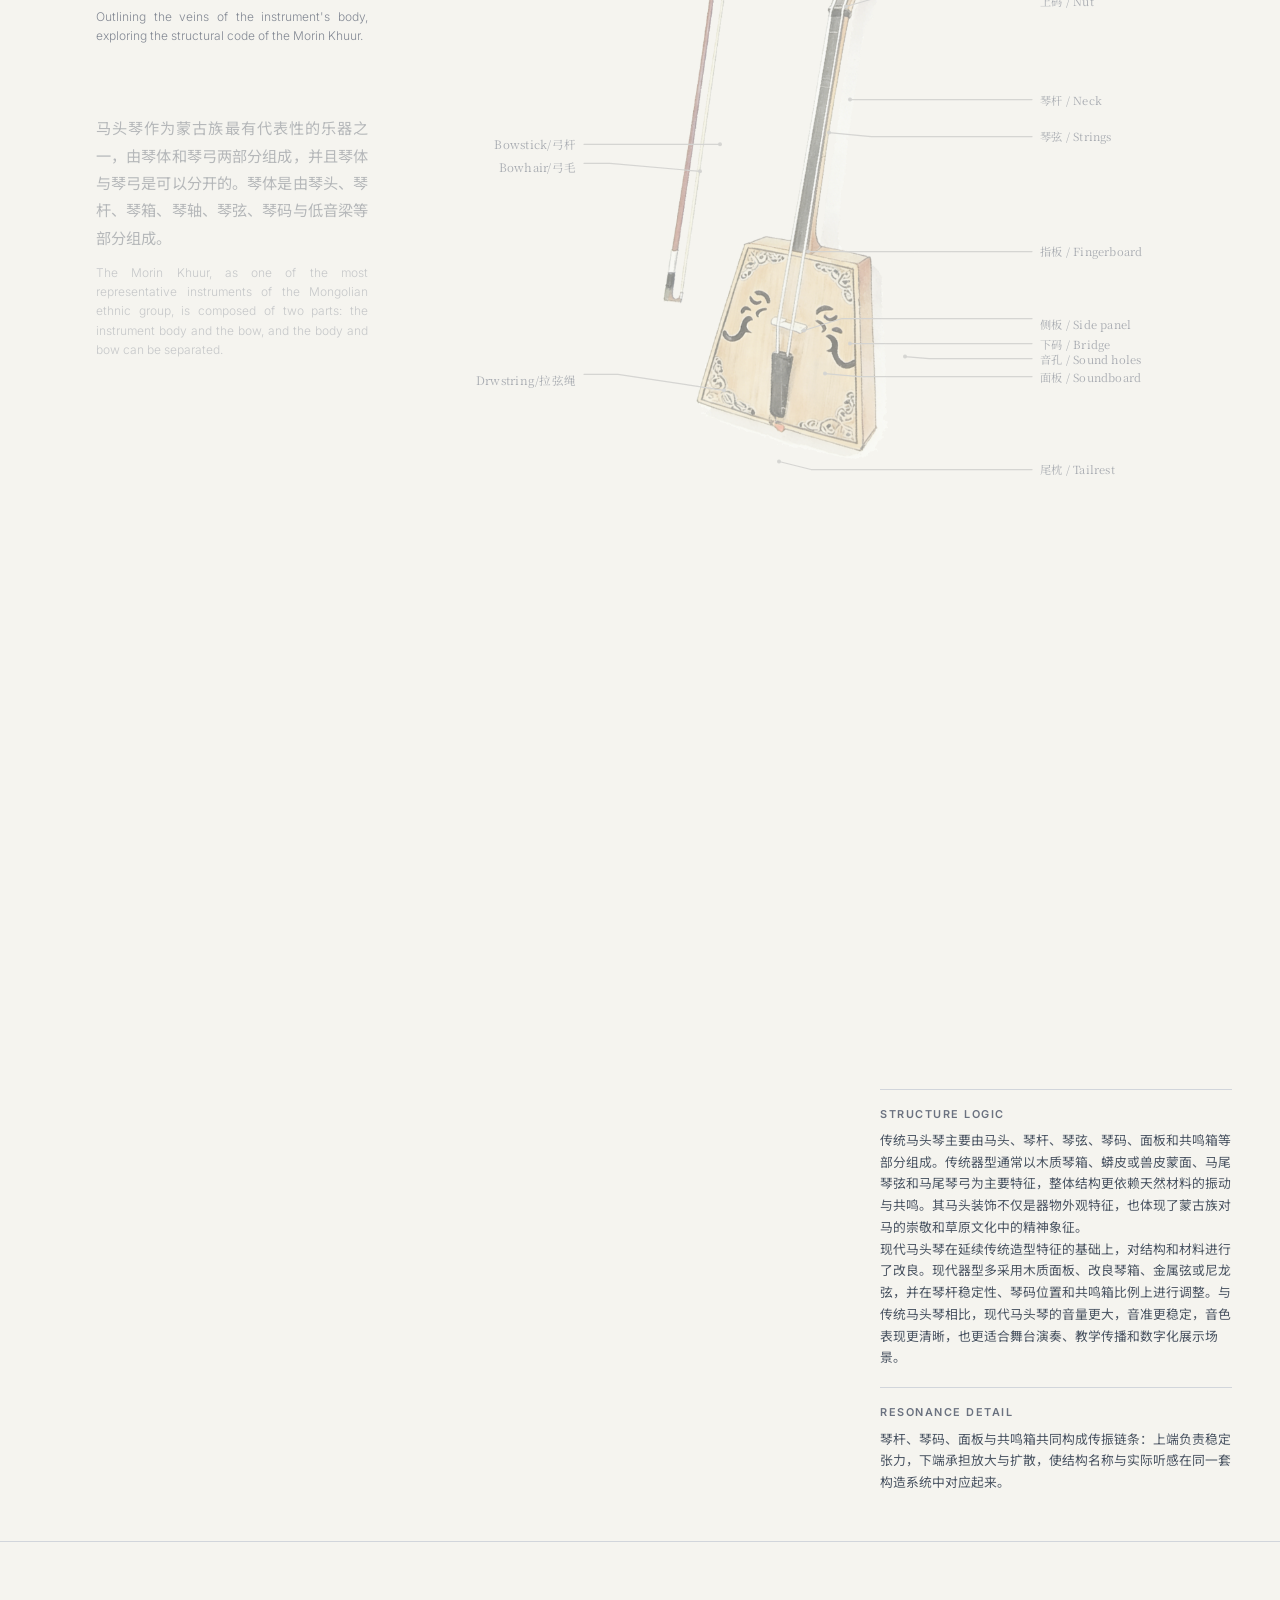
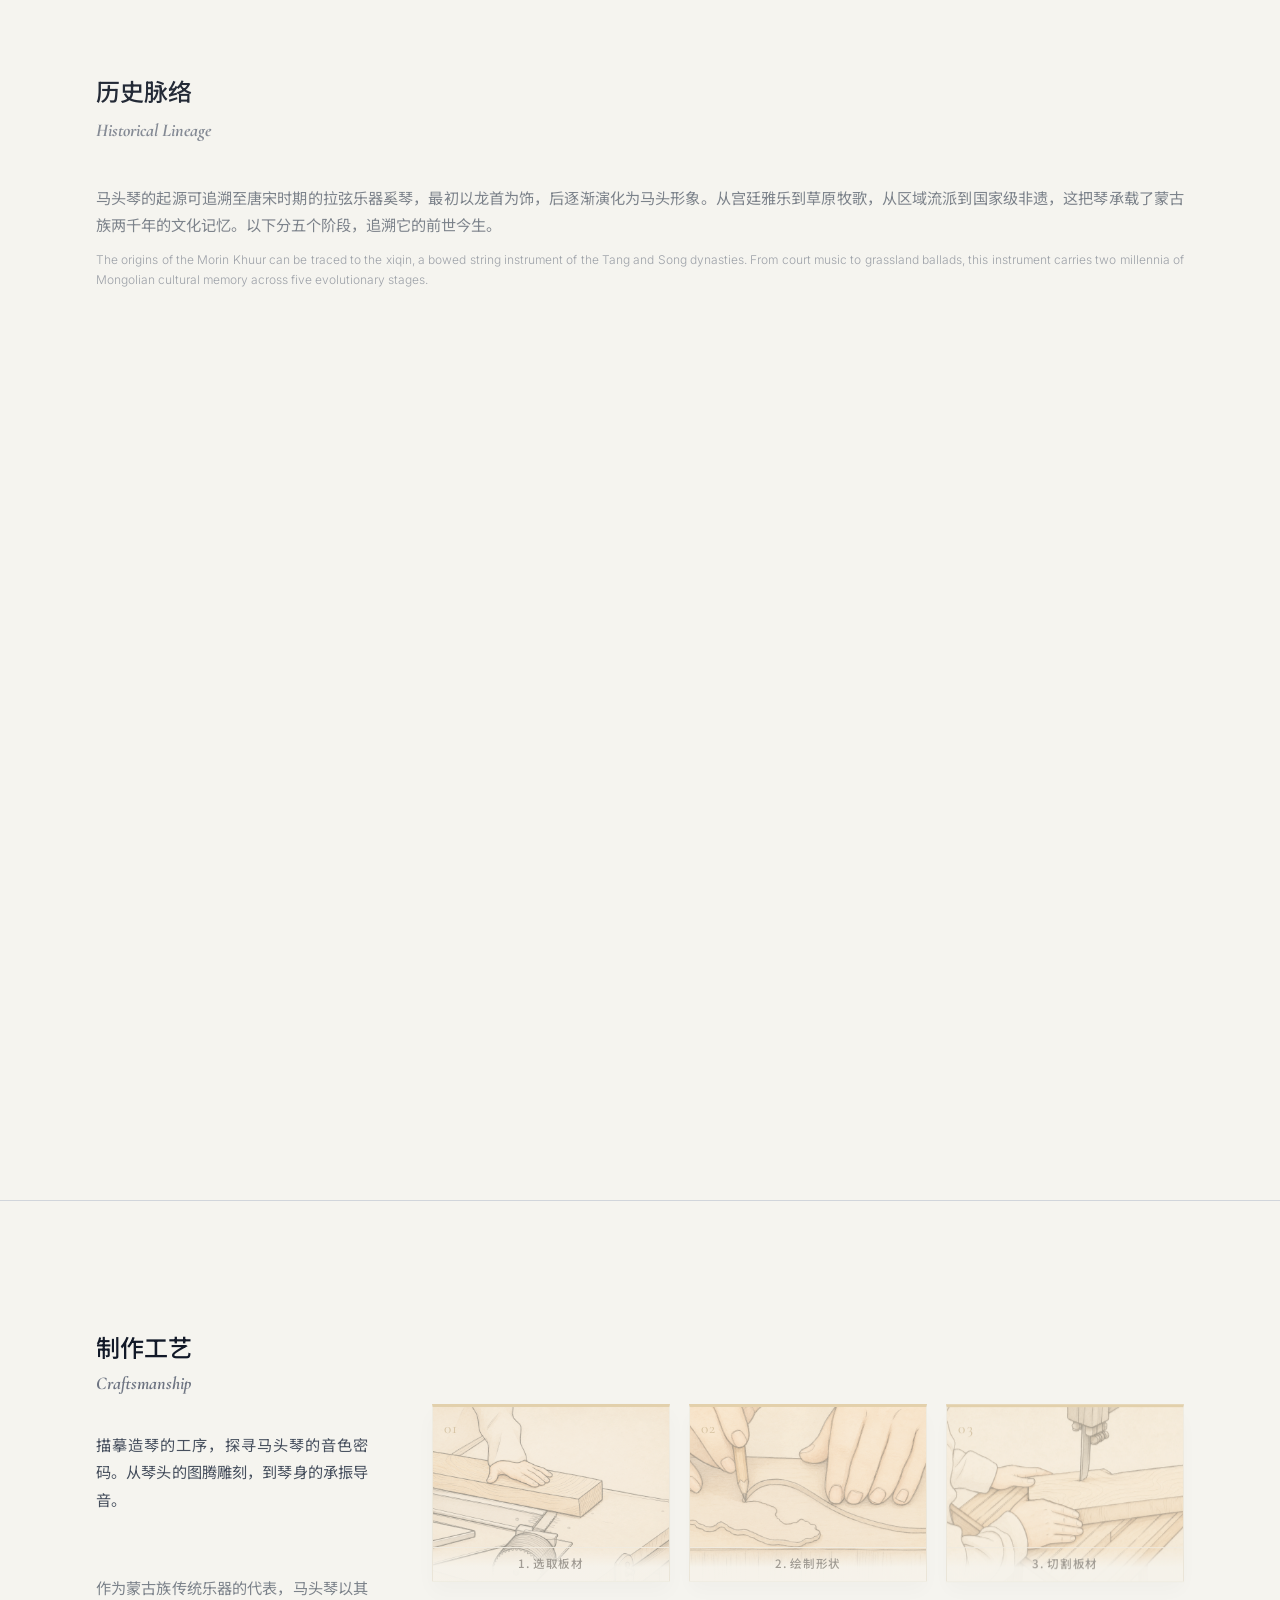
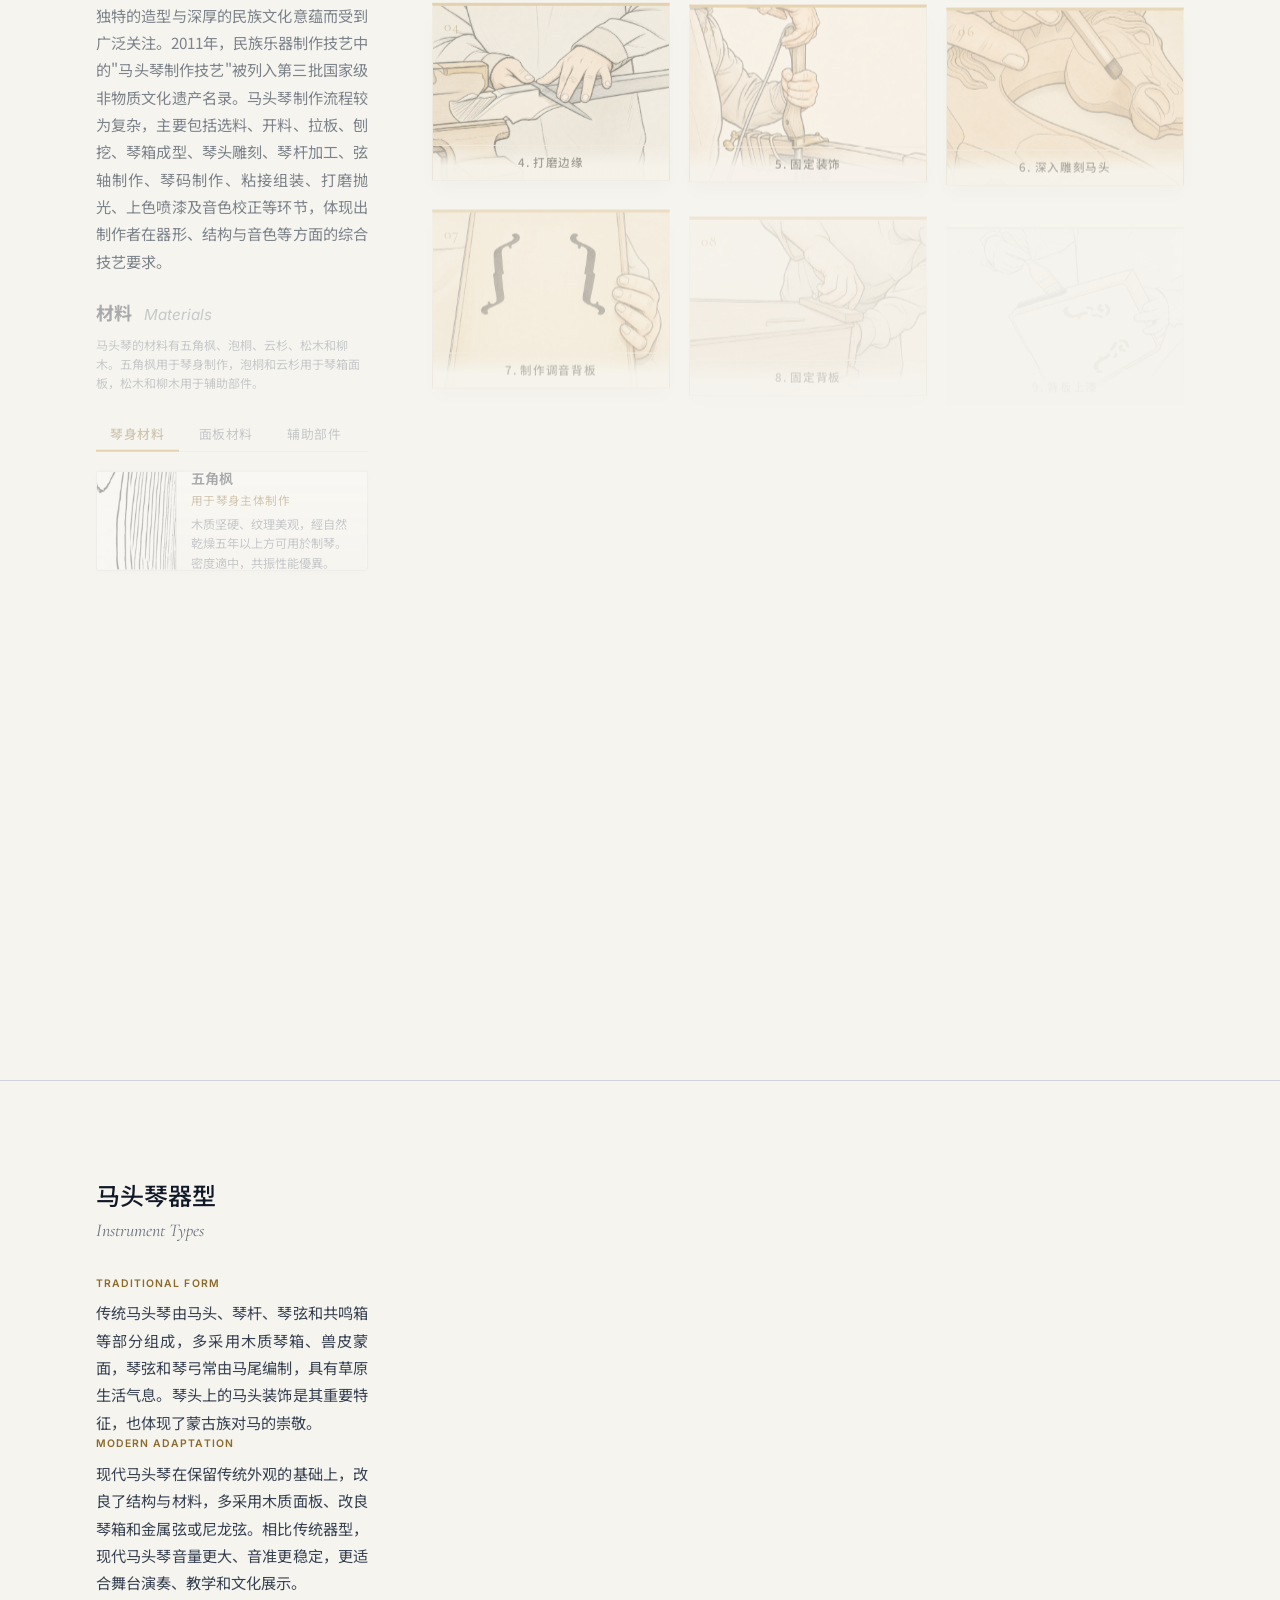
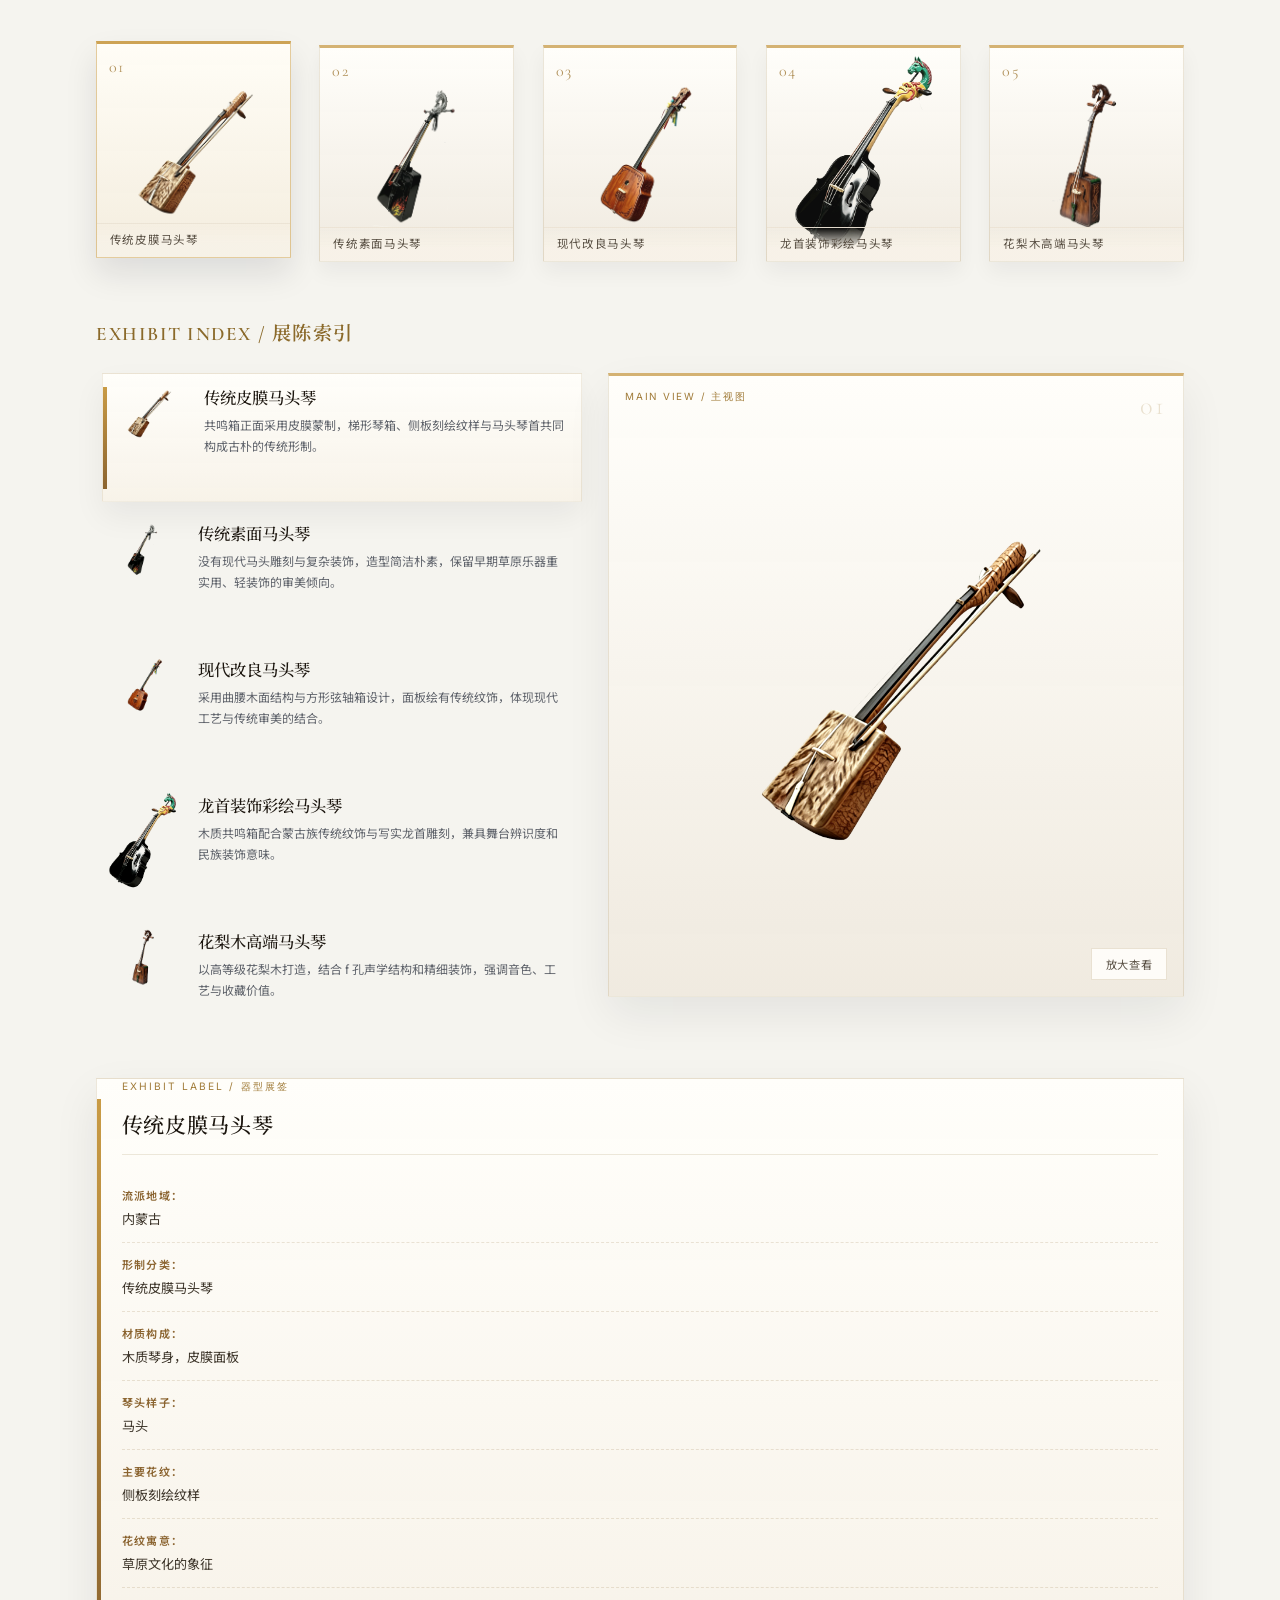
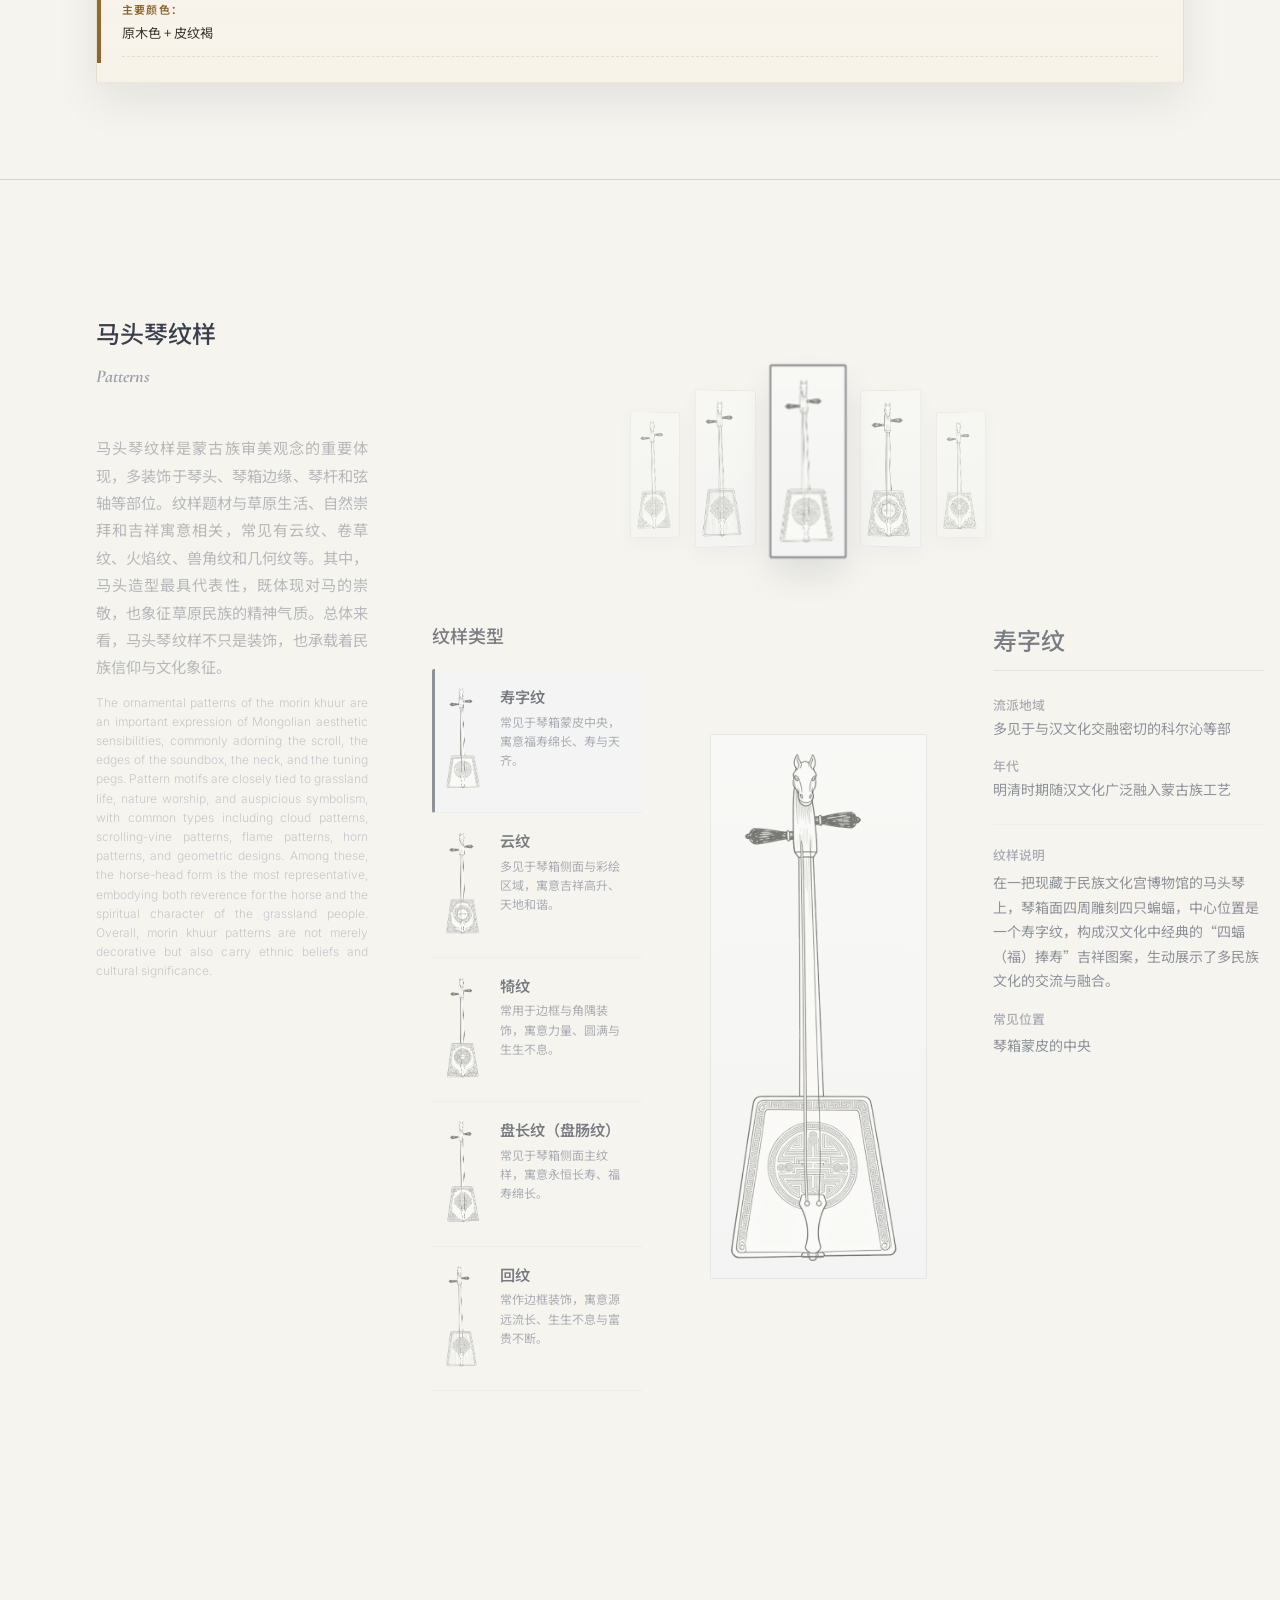
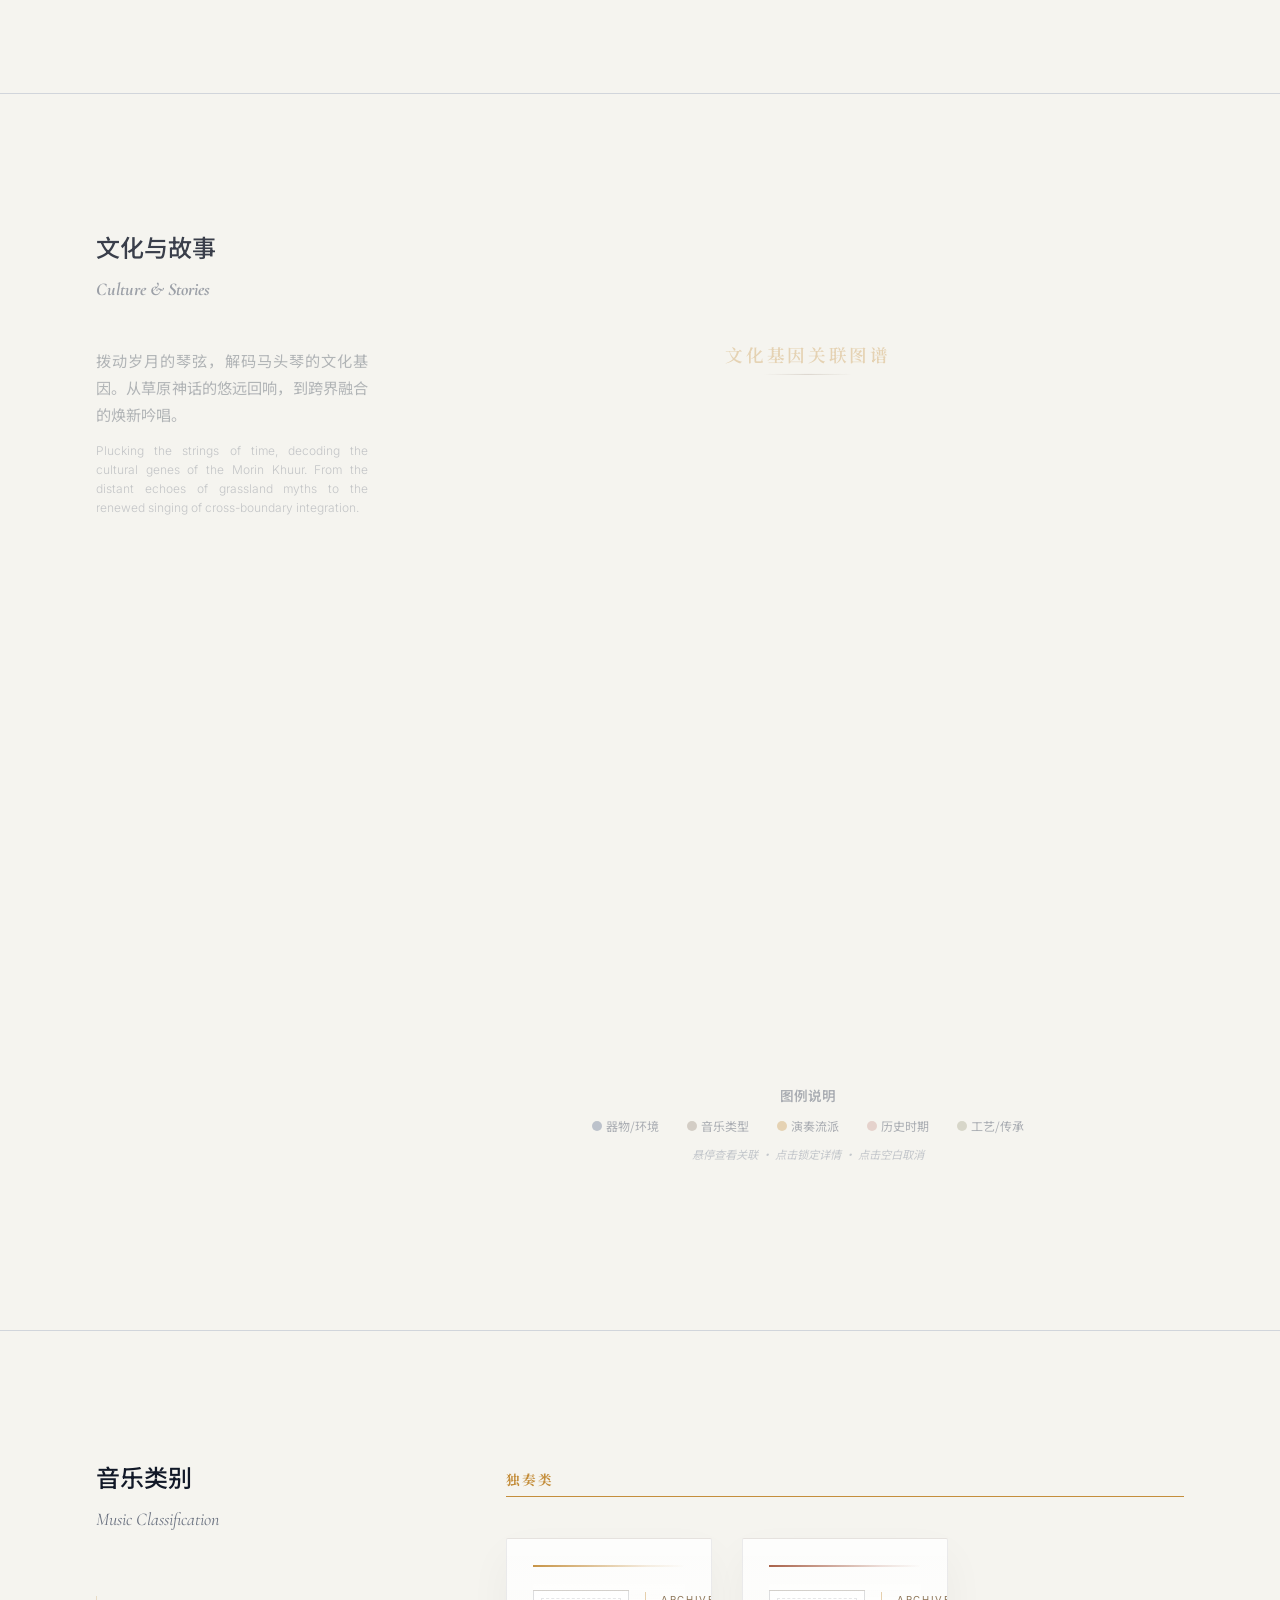
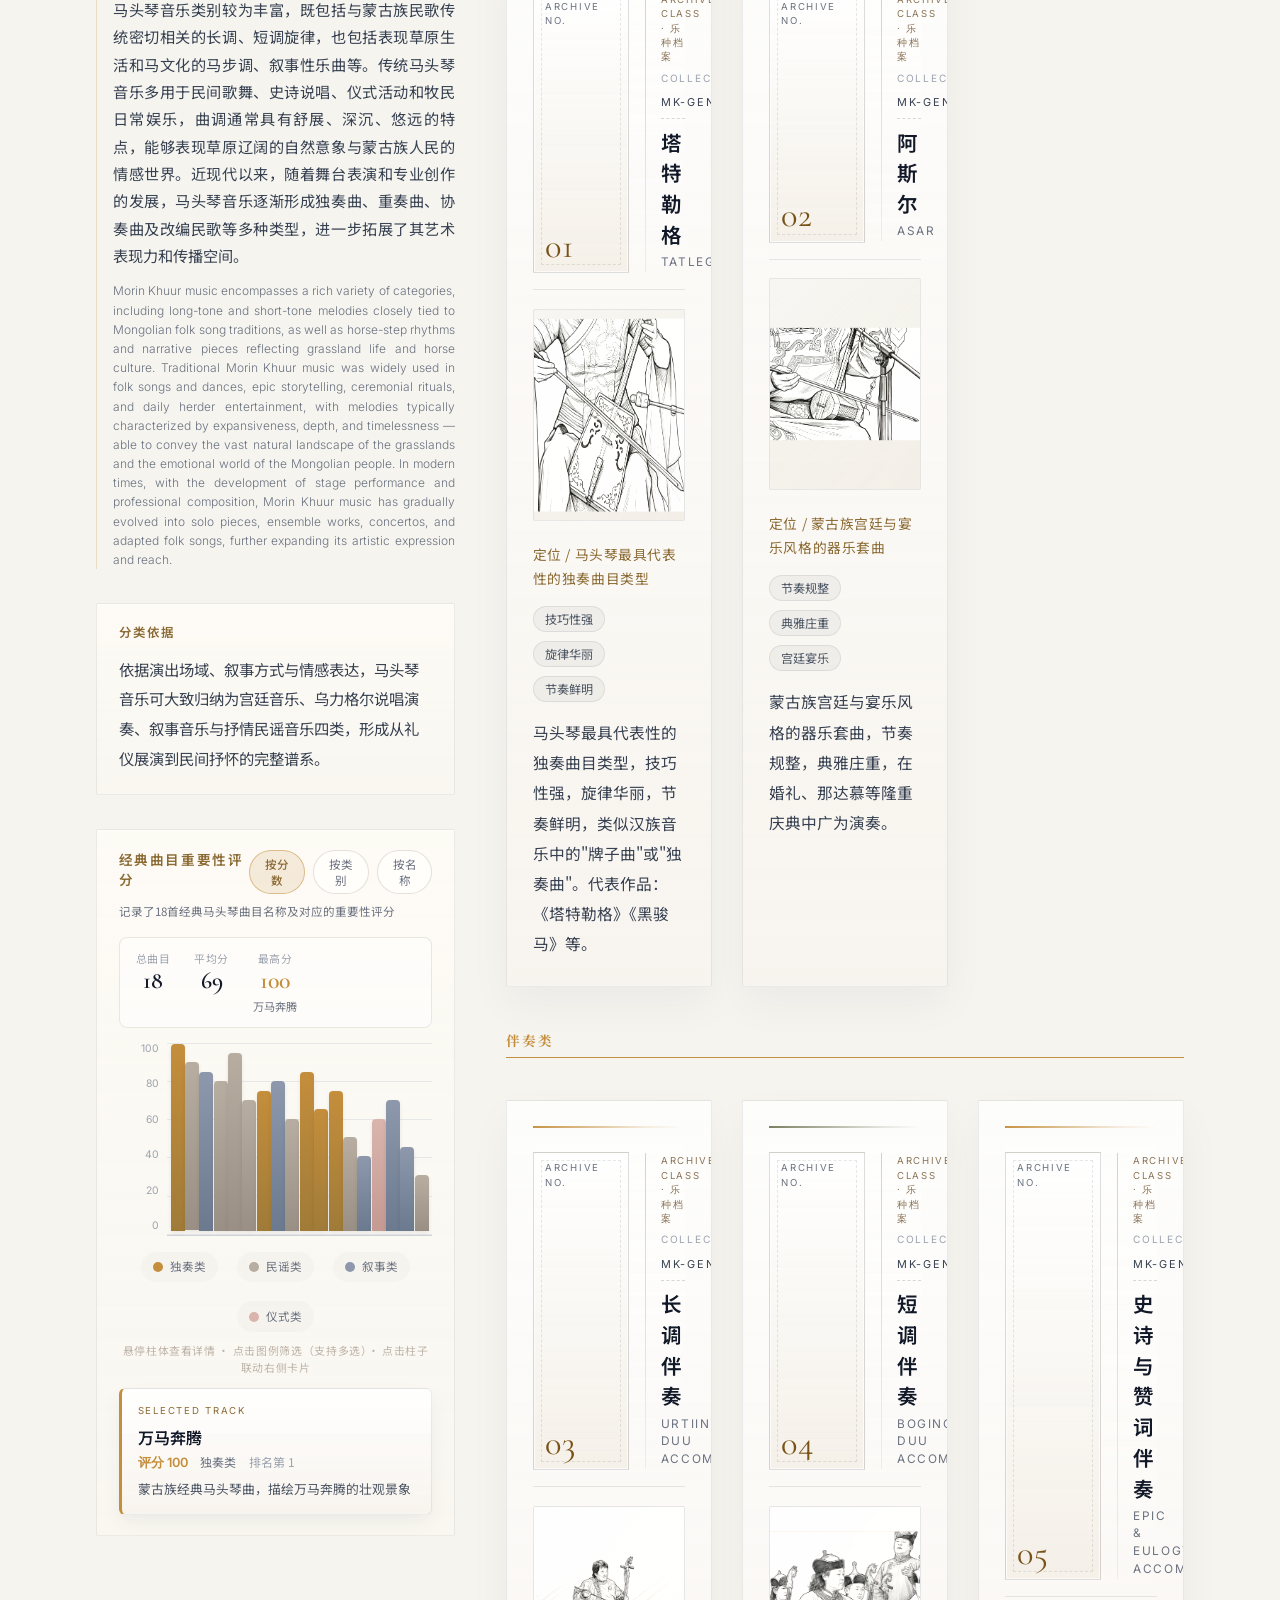
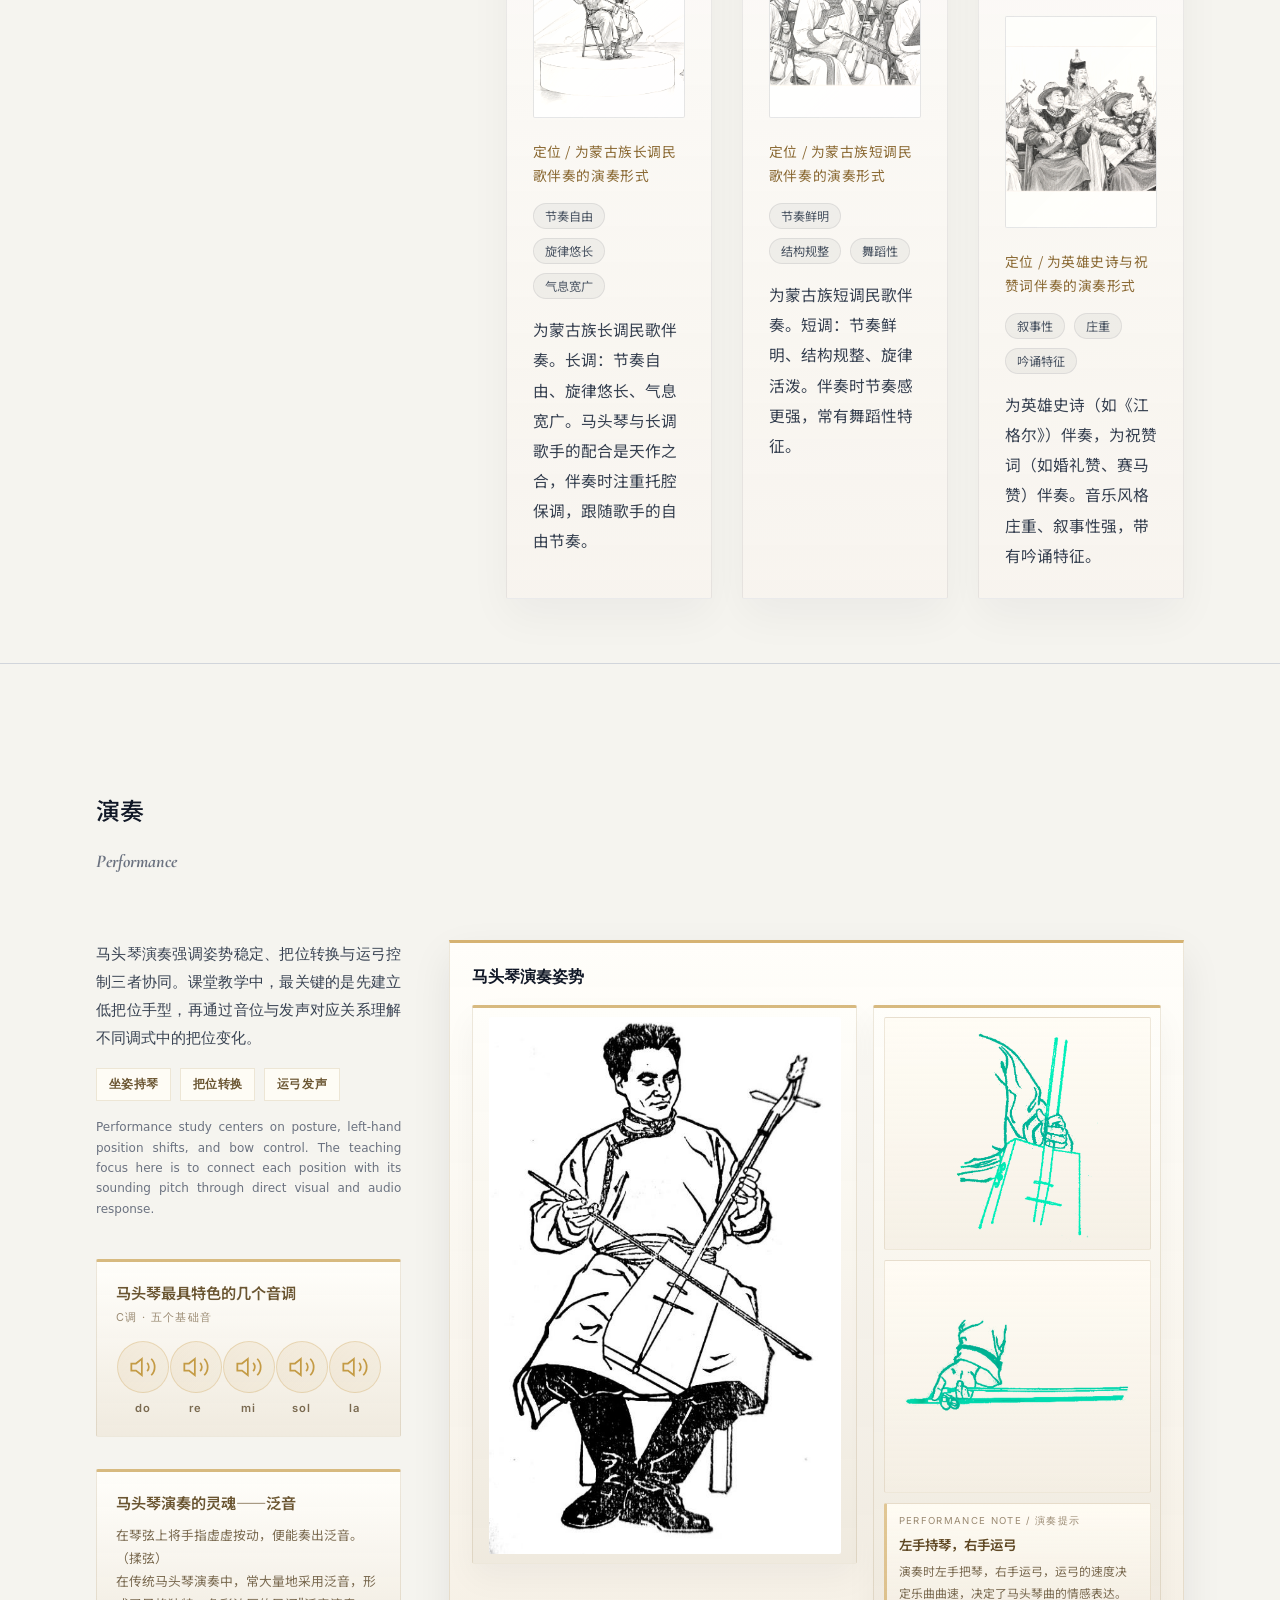
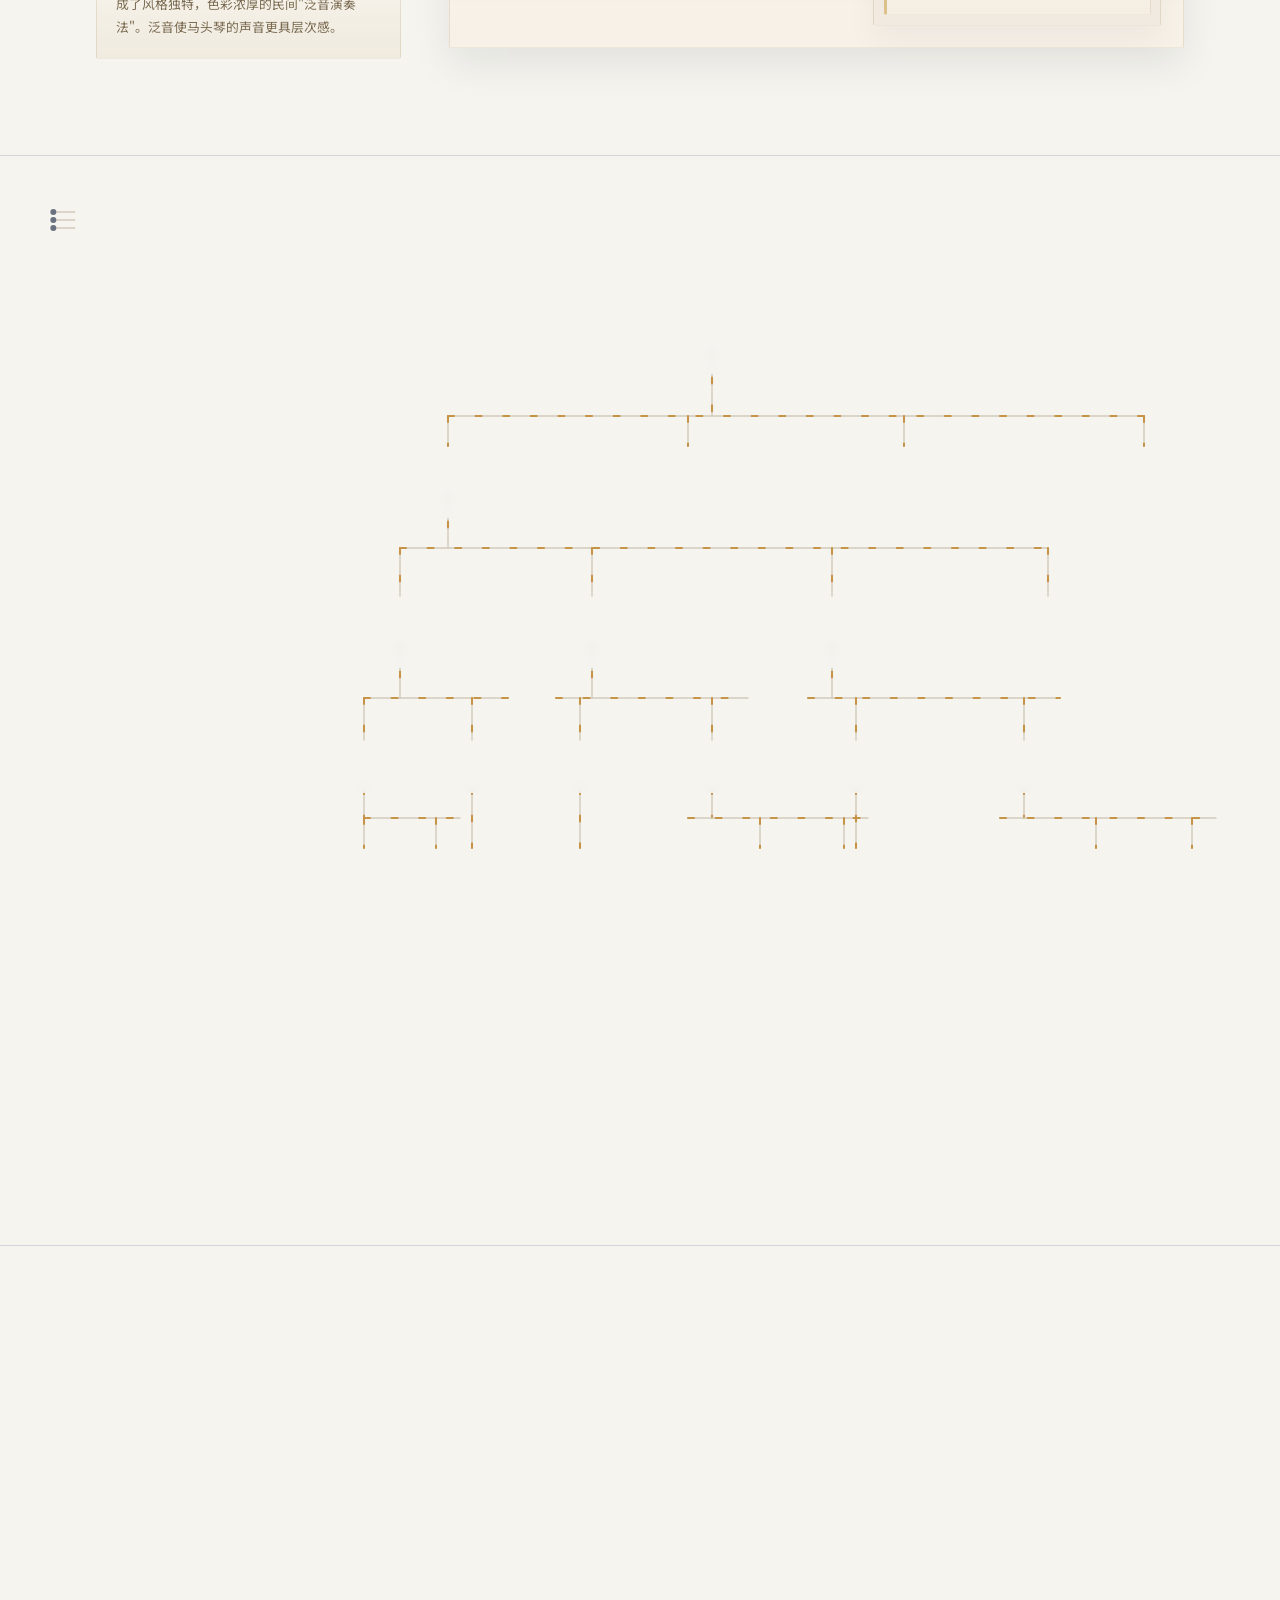
==== commit 5a907c0d: "改为手机端使用桌面版整体缩放布局" ====
--- a/index.html
+++ b/index.html
@@ -3,6 +3,17 @@
 <head>
     <meta charset="UTF-8">
     <meta name="viewport" content="width=device-width, initial-scale=1.0">
+    <script>
+        (function() {
+            var viewport = document.querySelector('meta[name="viewport"]');
+            if (!viewport) return;
+
+            var shortestSide = Math.min(window.screen.width || 0, window.screen.height || 0);
+            if (shortestSide && shortestSide <= 768) {
+                viewport.setAttribute('content', 'width=1440');
+            }
+        })();
+    </script>
     <title>Gene Atlas: Morin Khuur</title>
     
     <link rel="preconnect" href="https://fonts.googleapis.com">
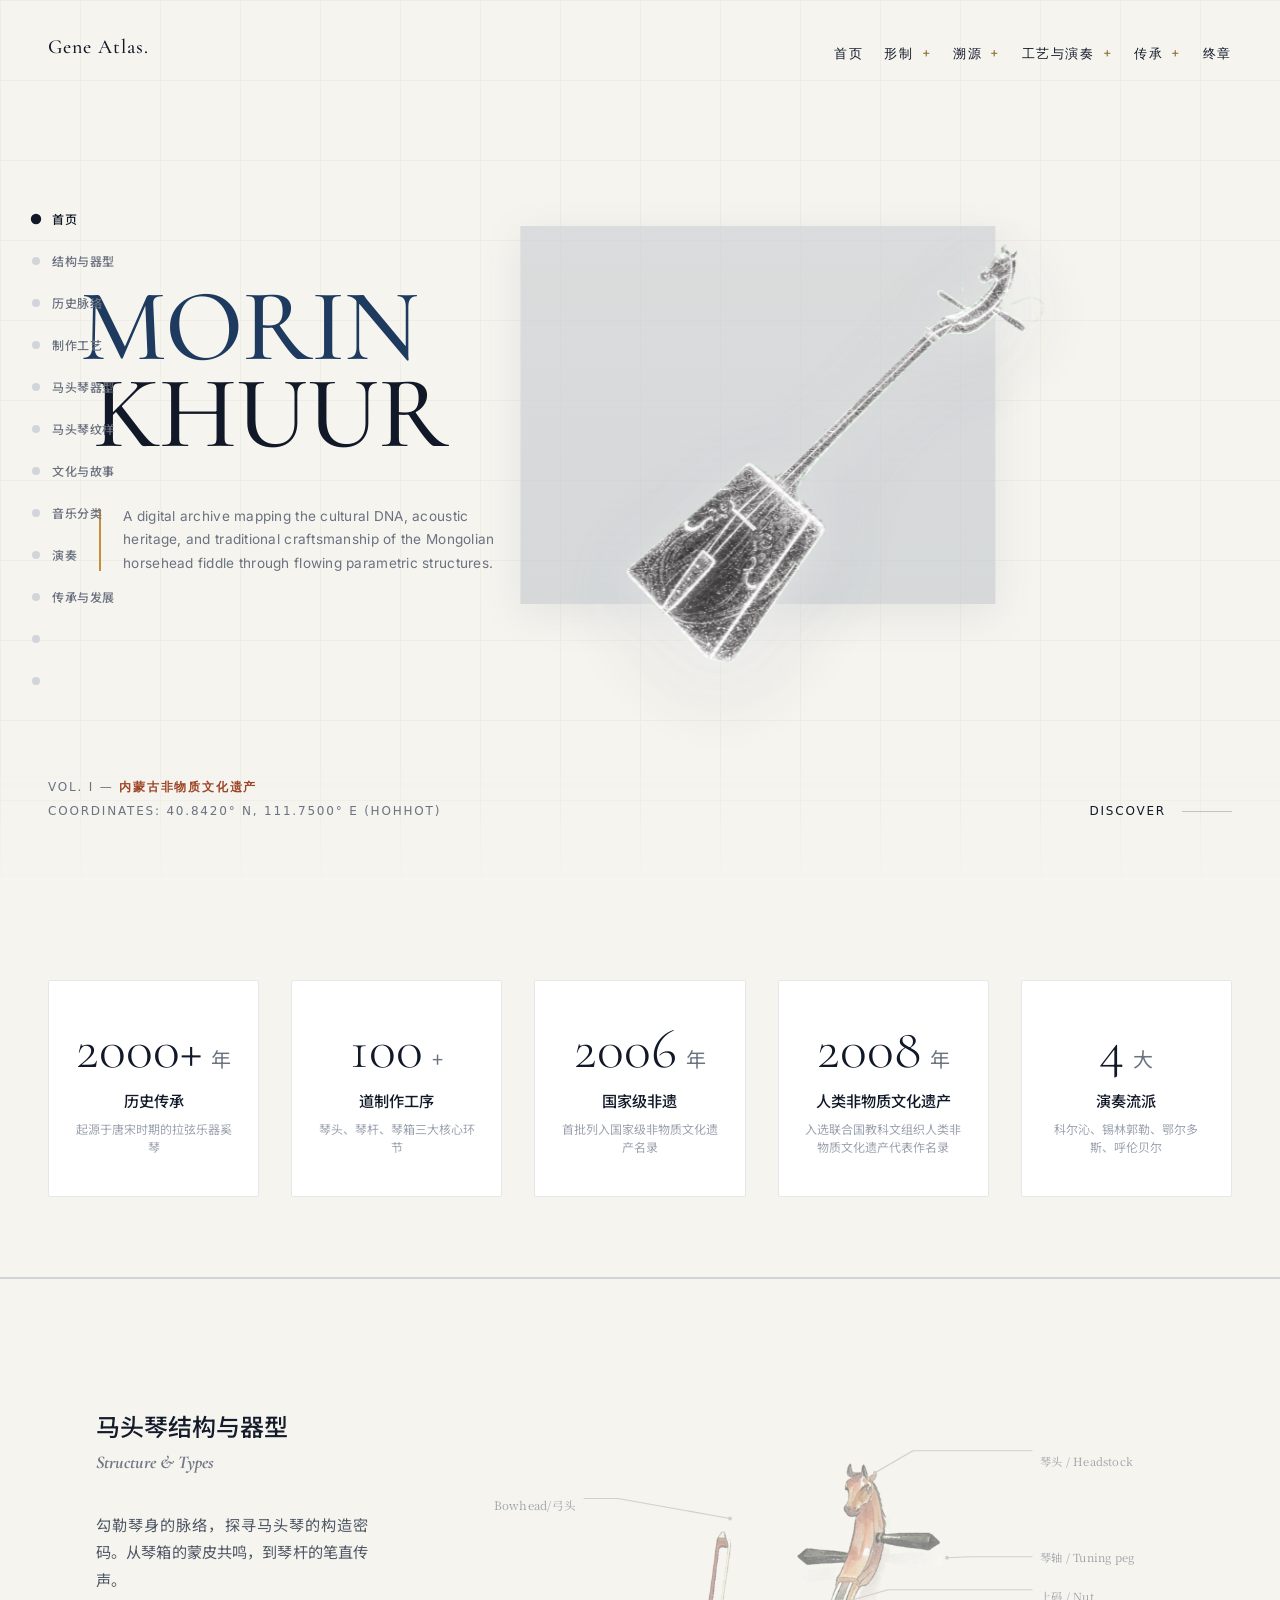
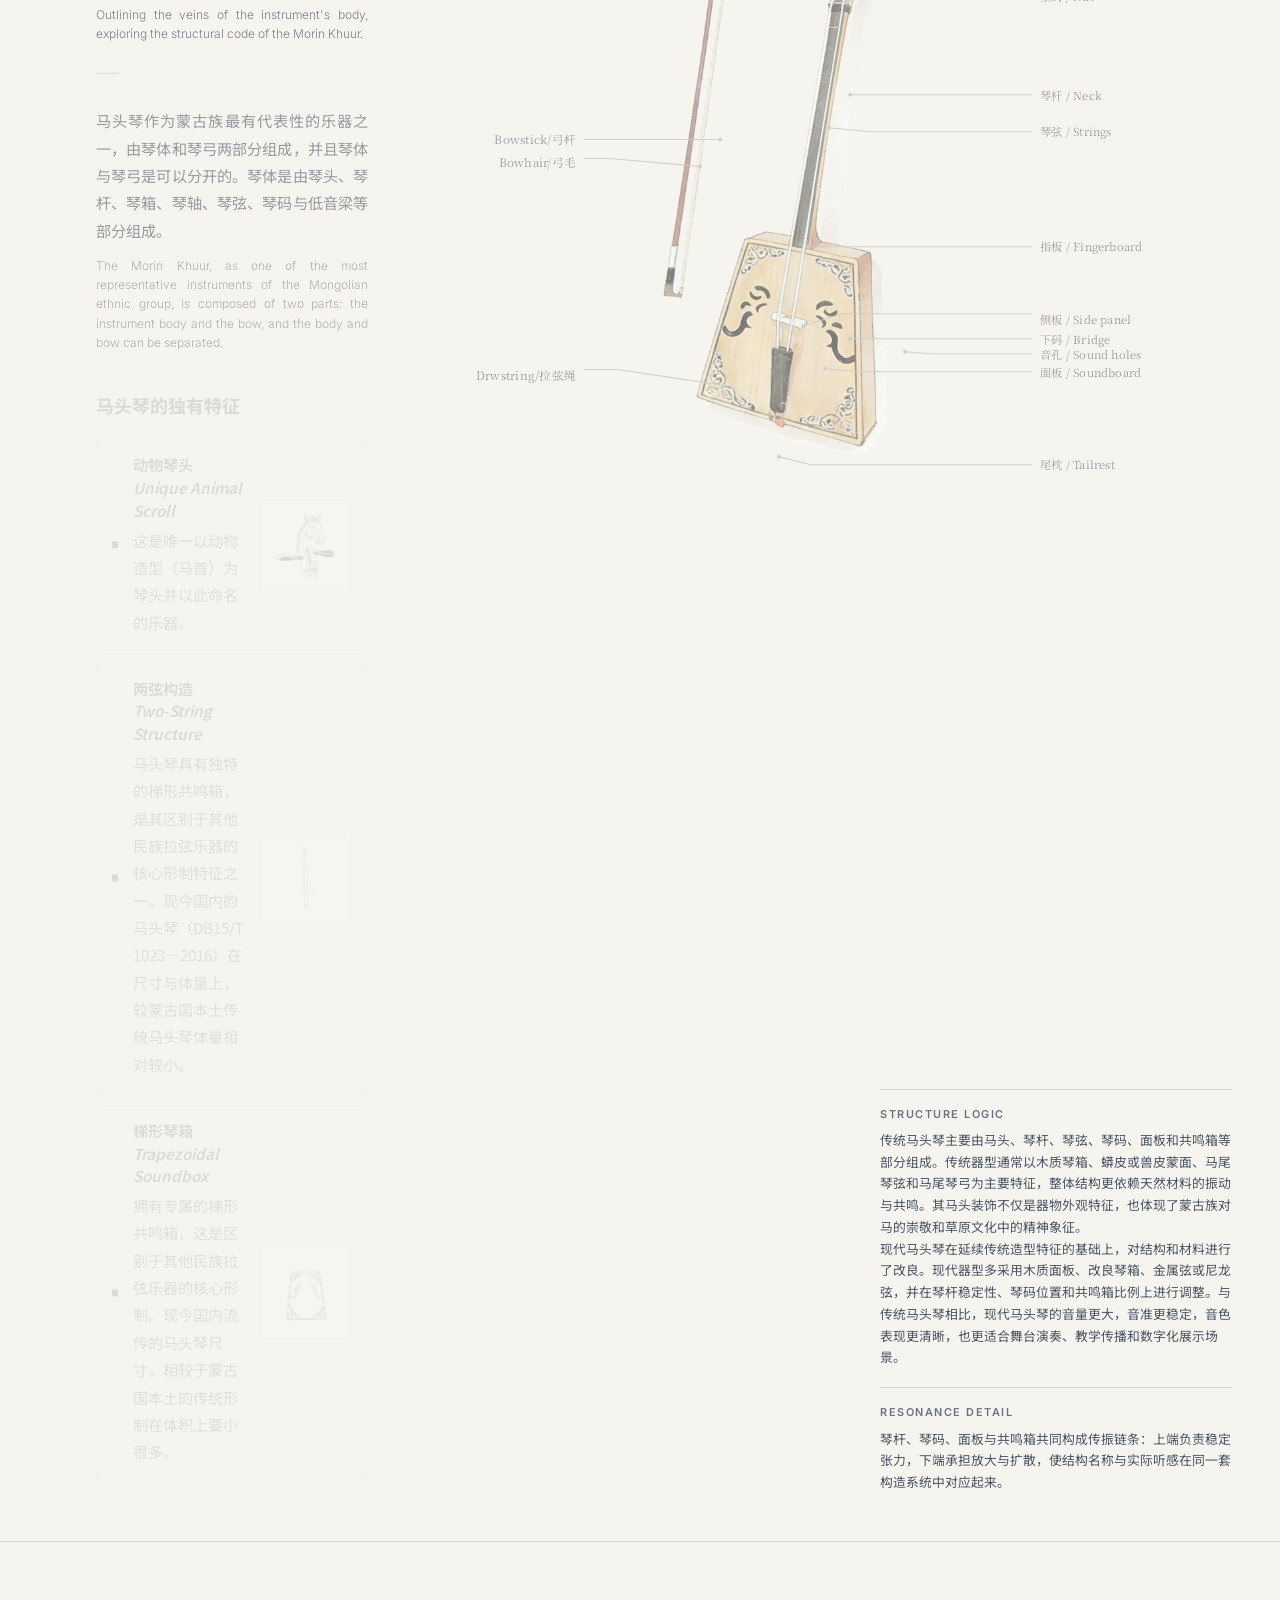
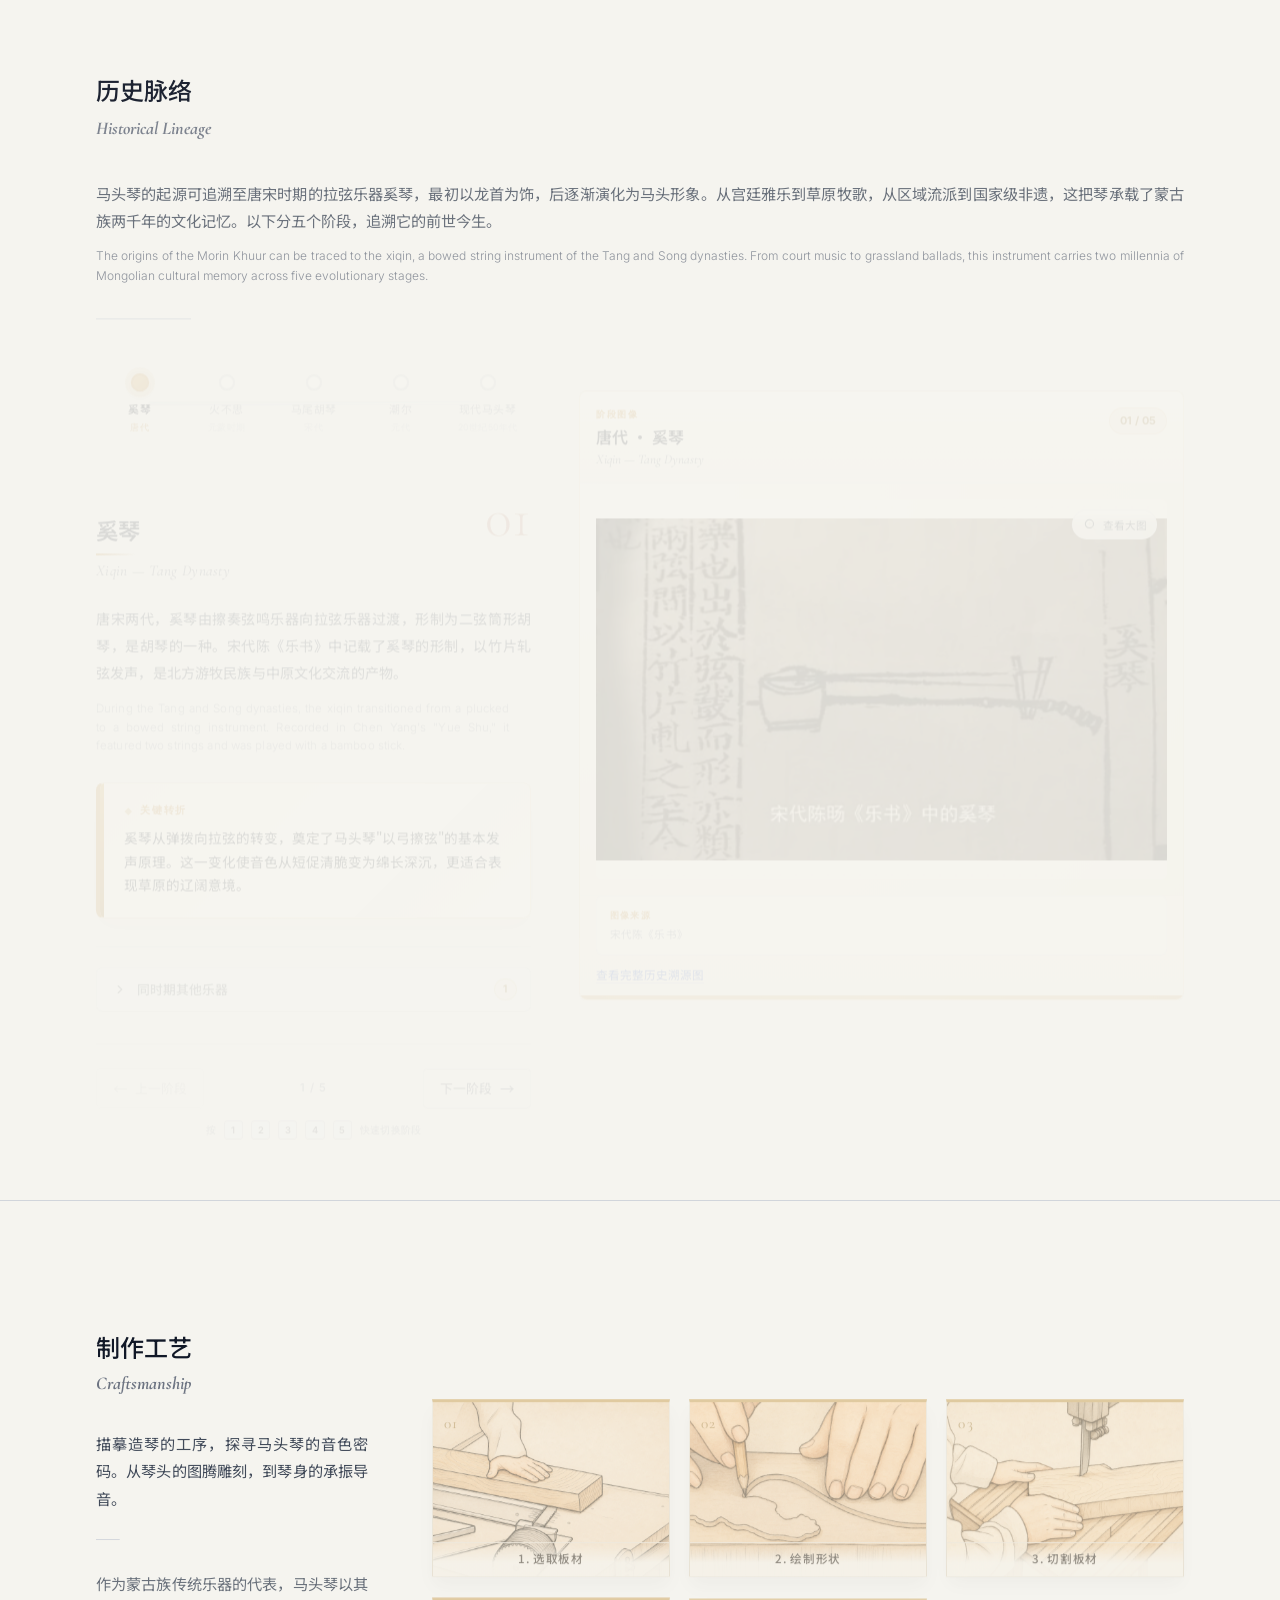
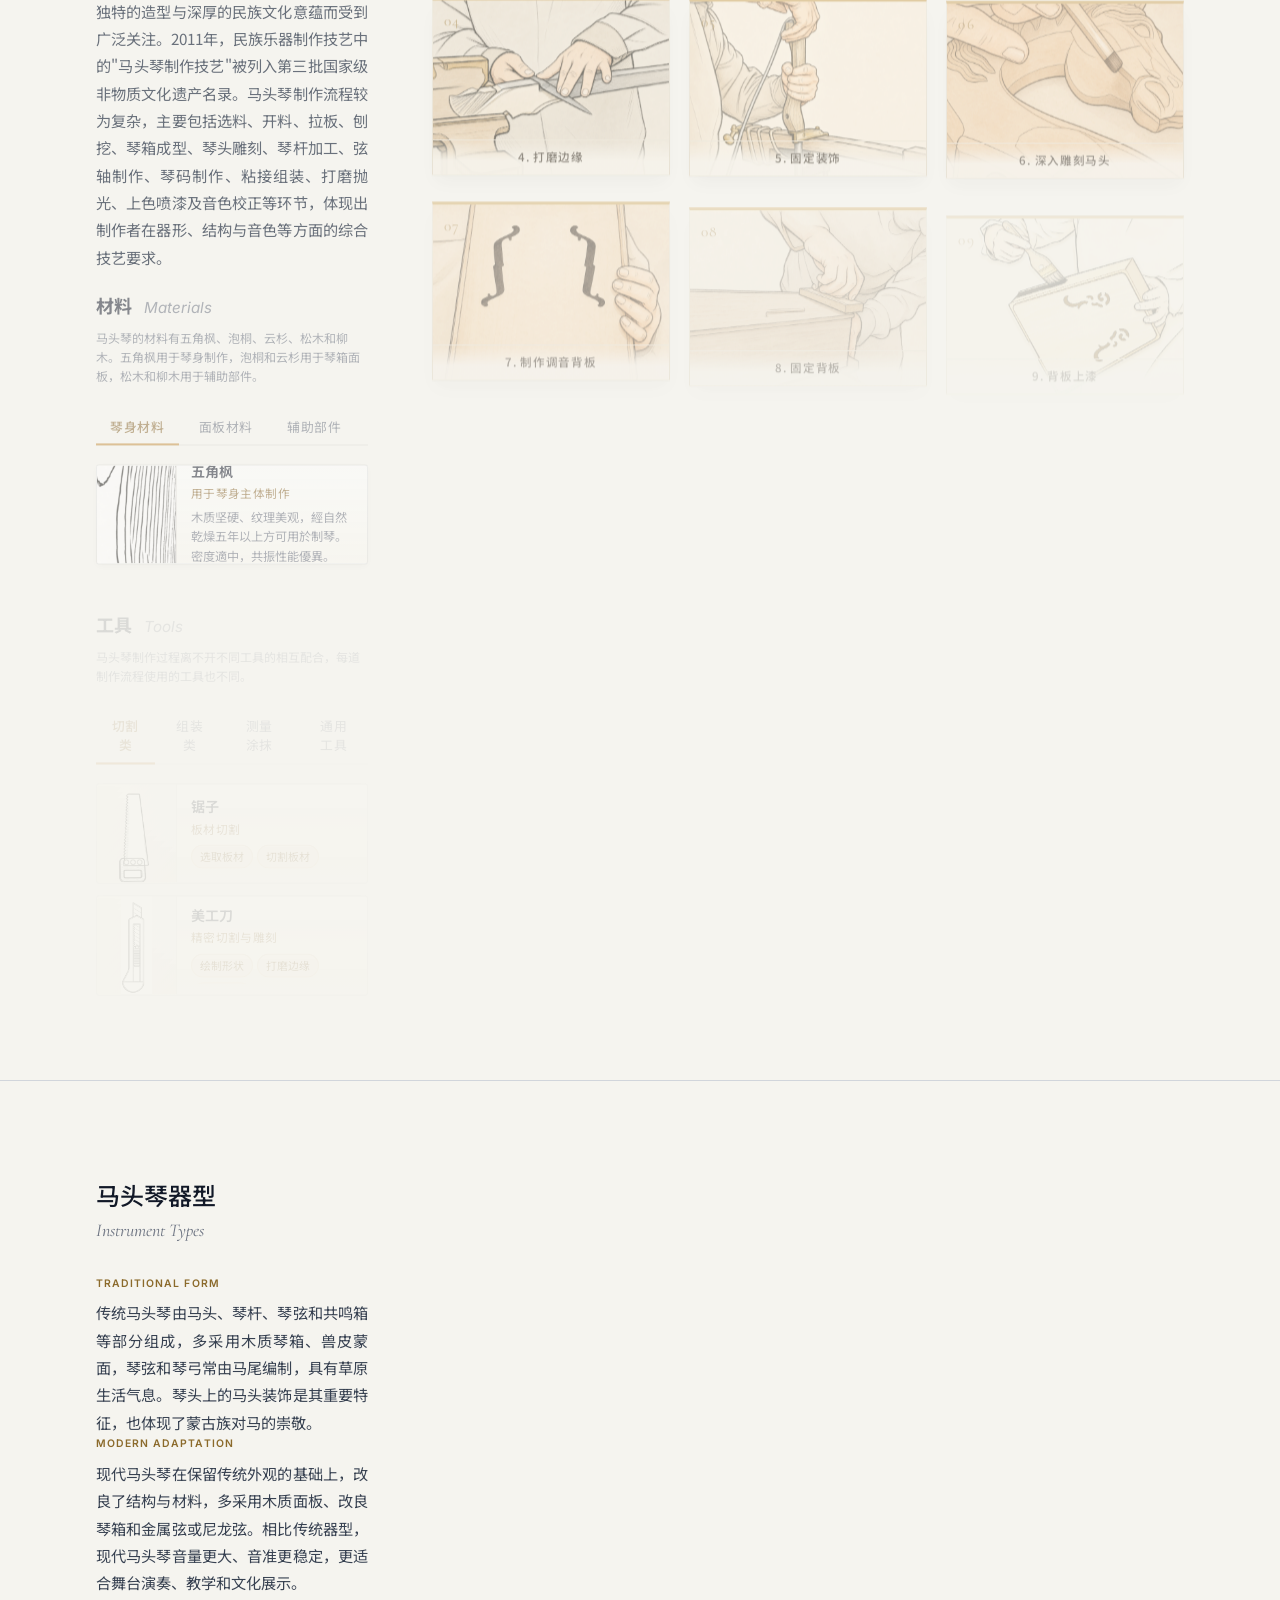
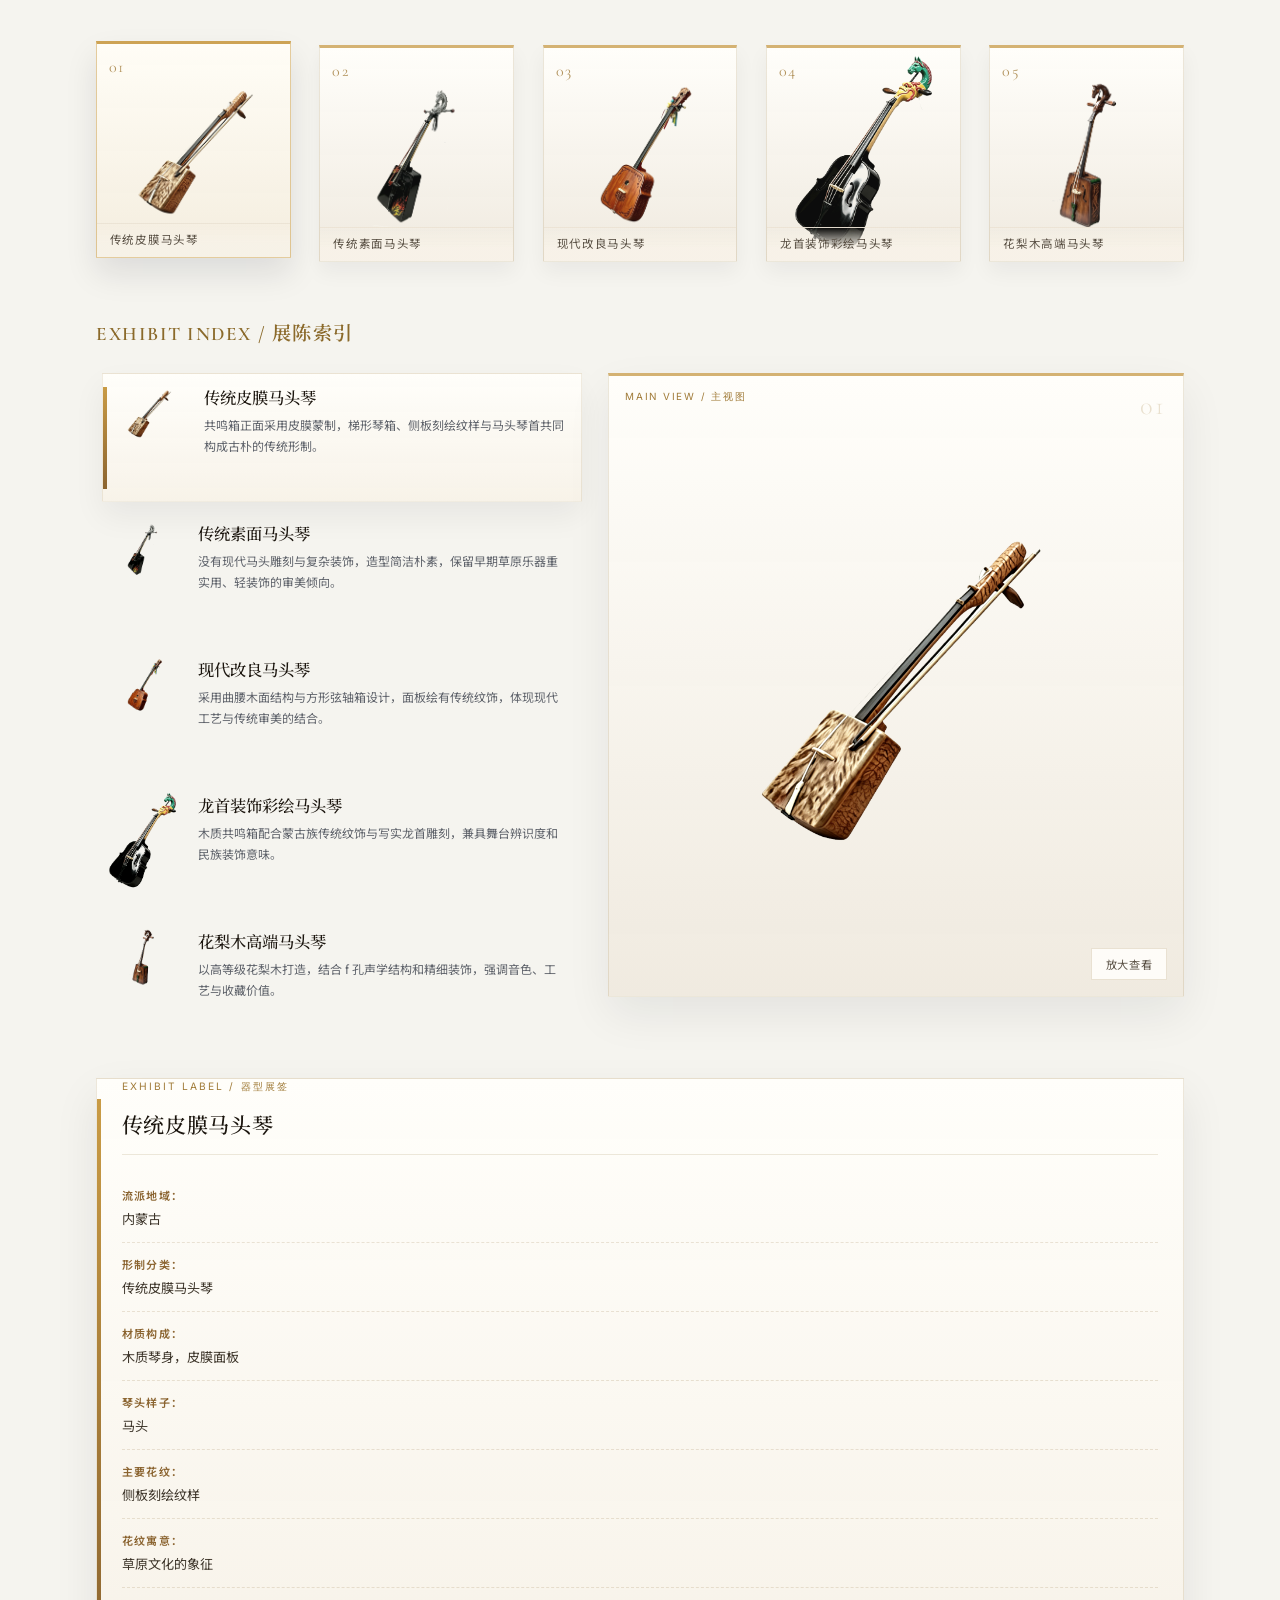
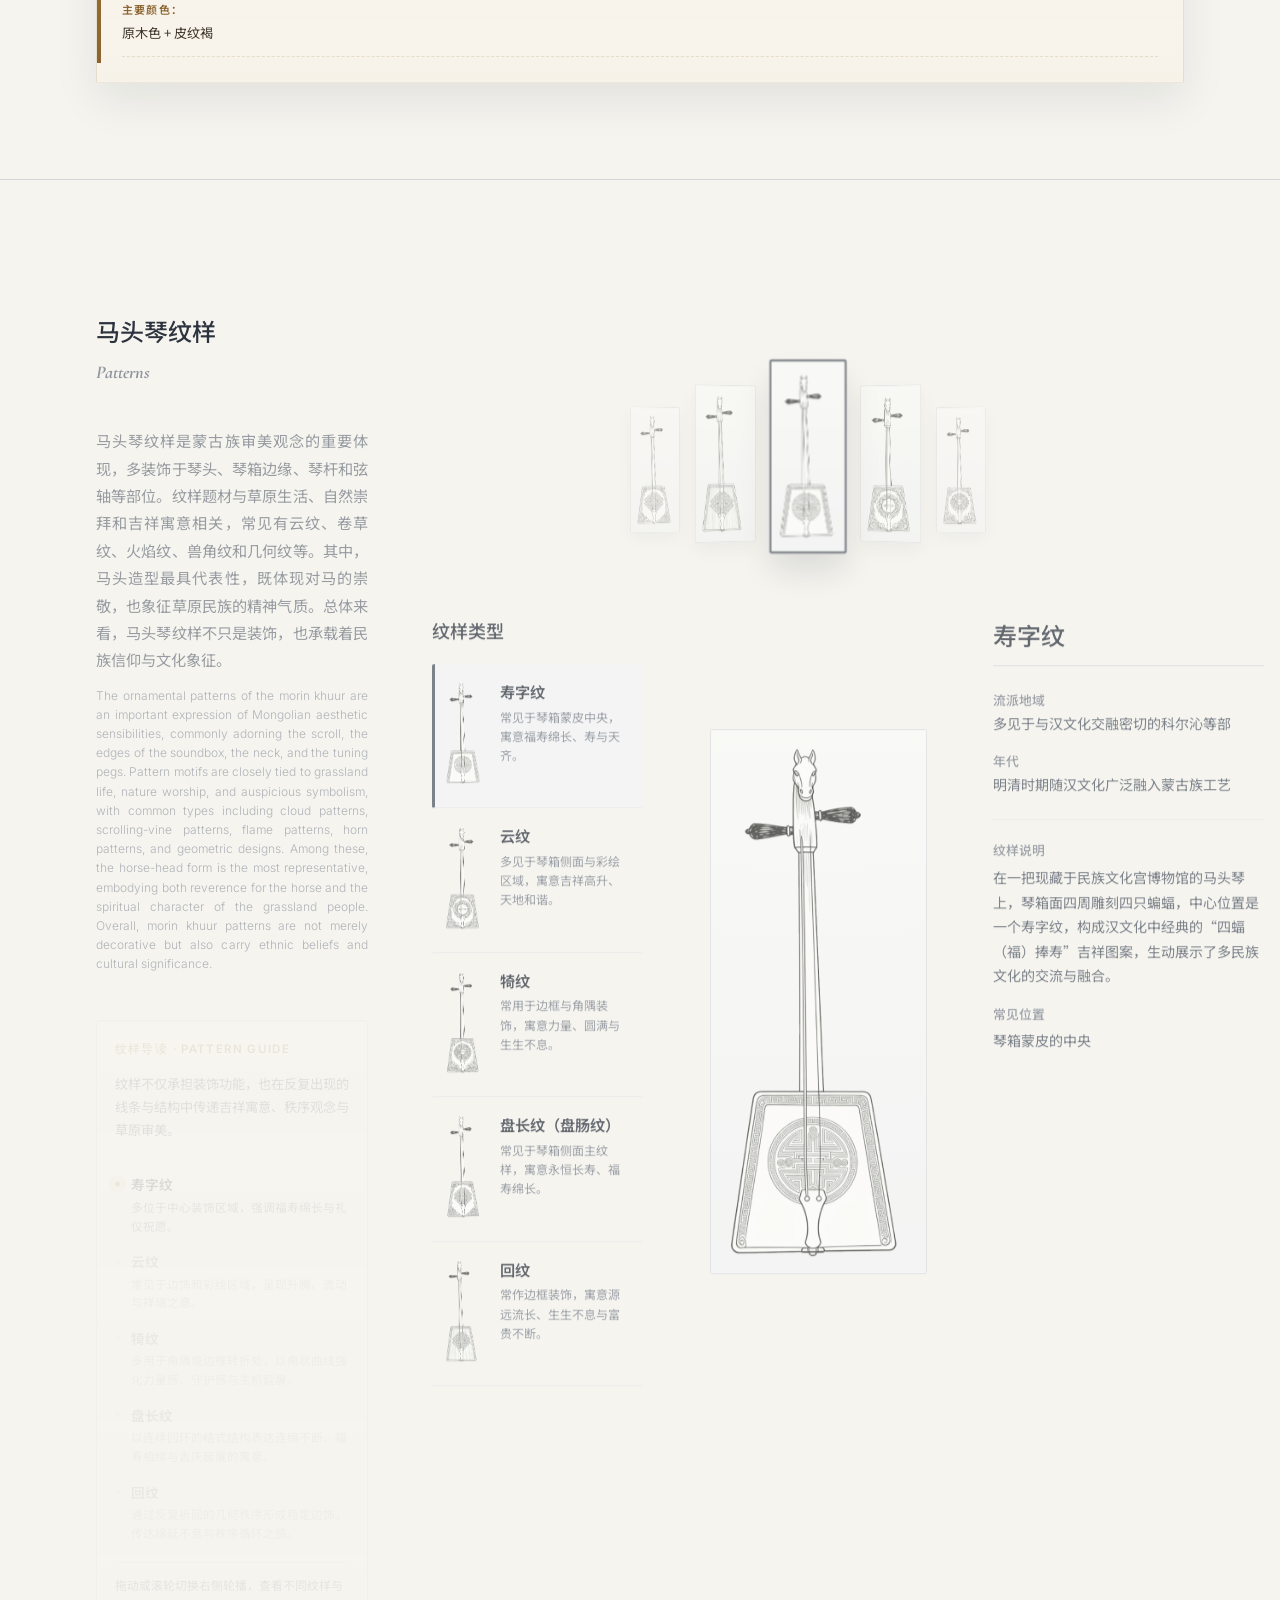
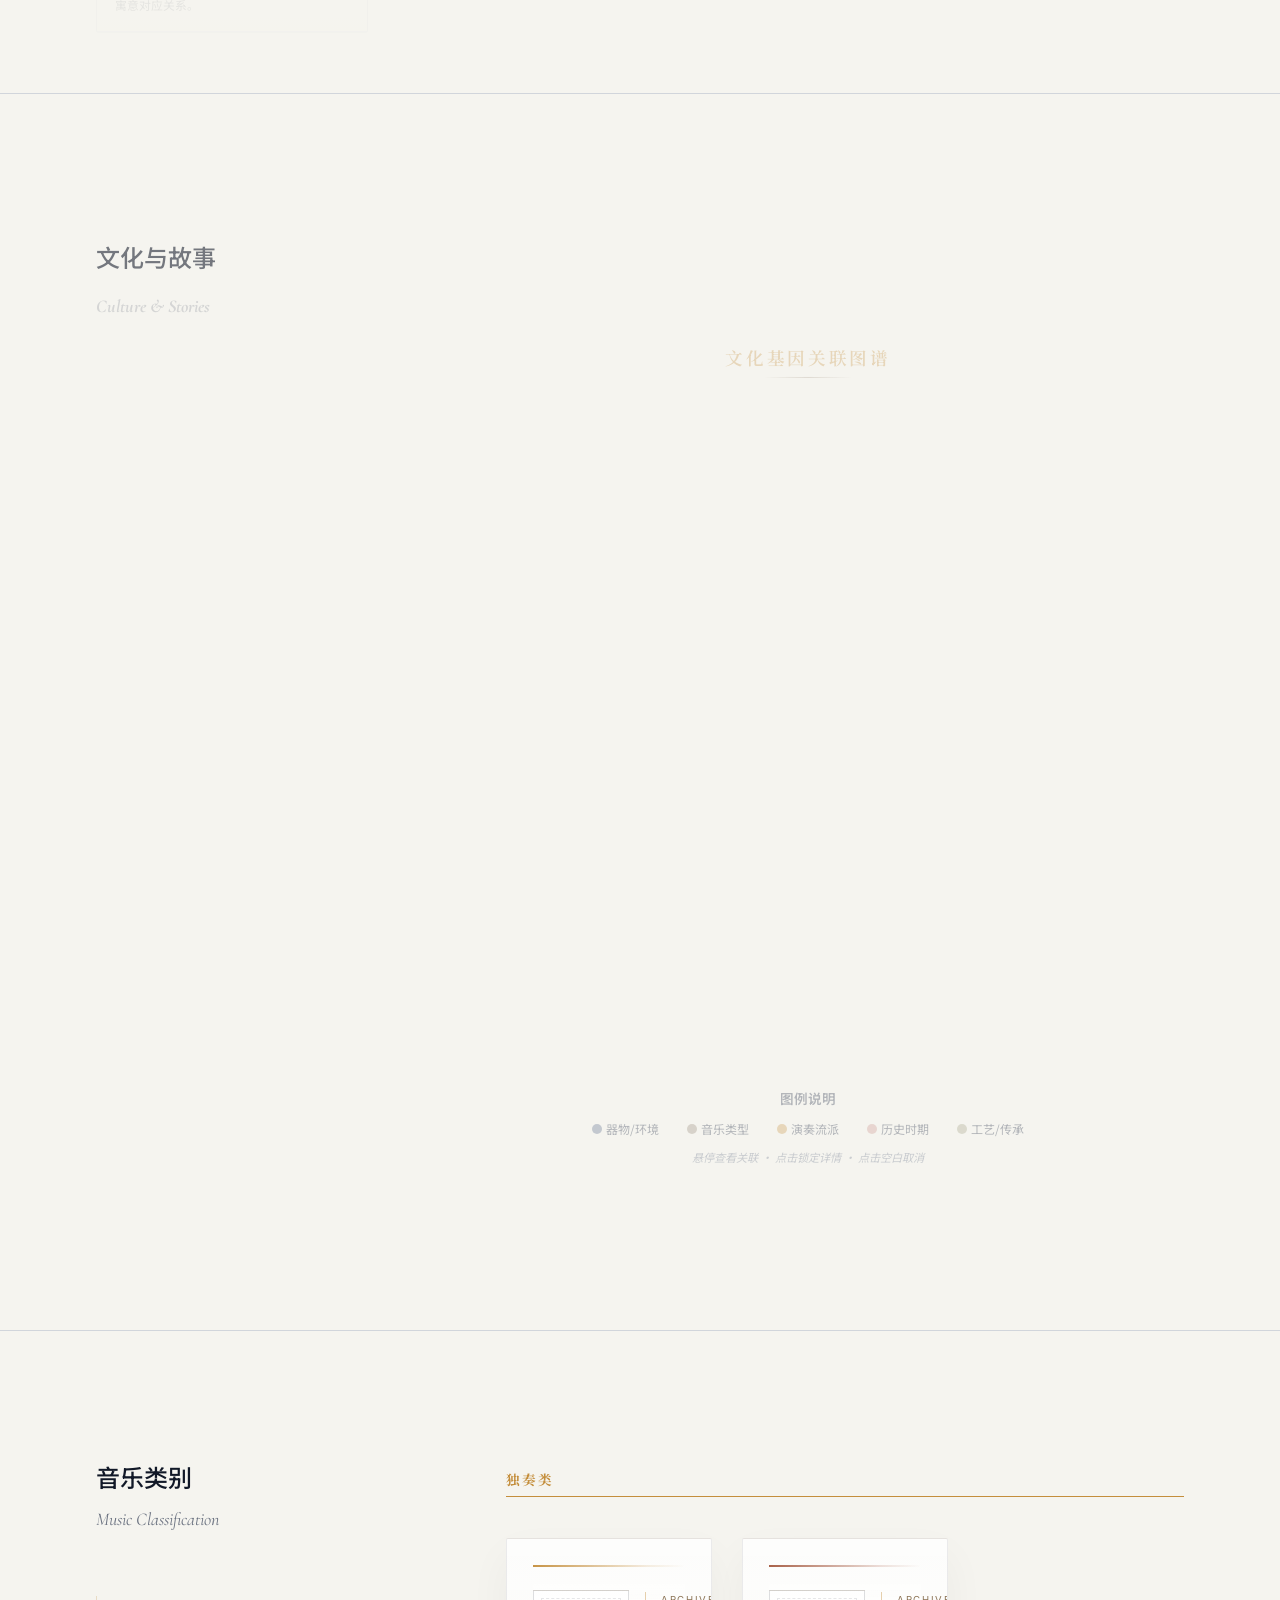
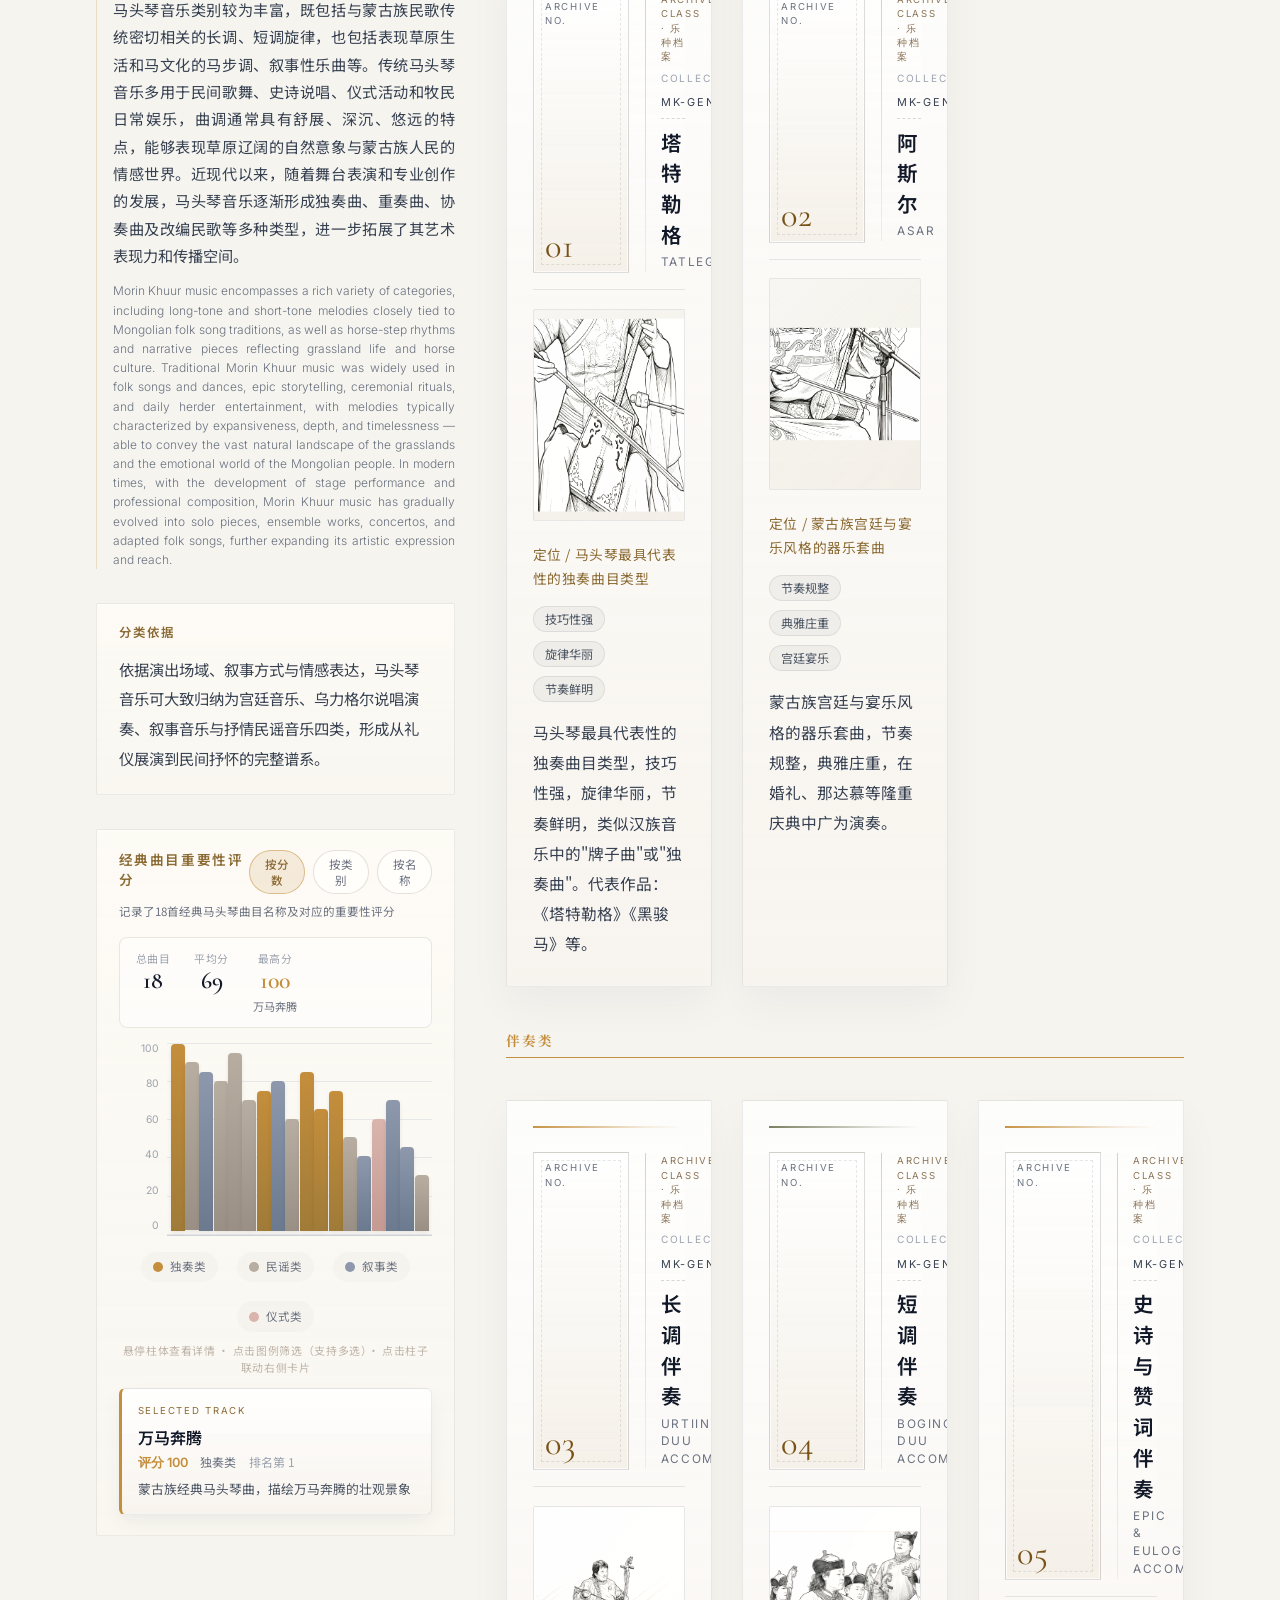
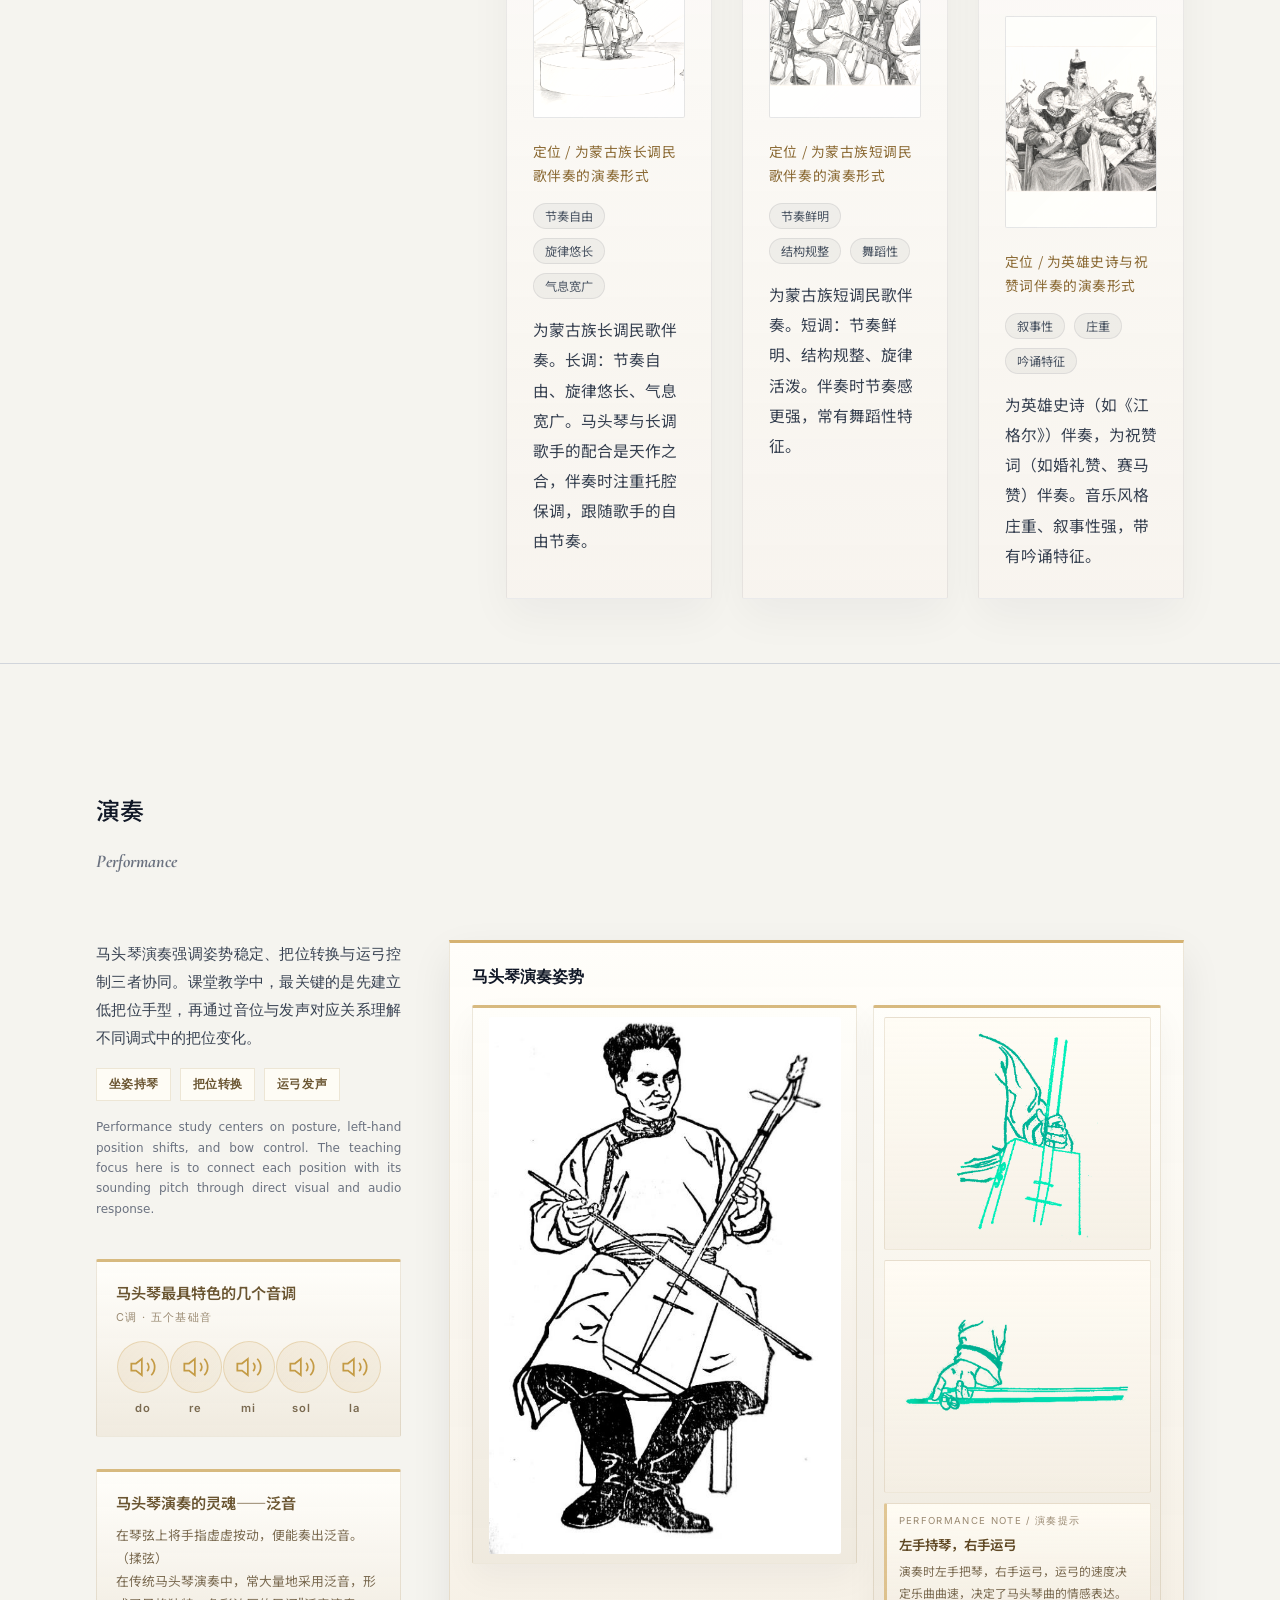
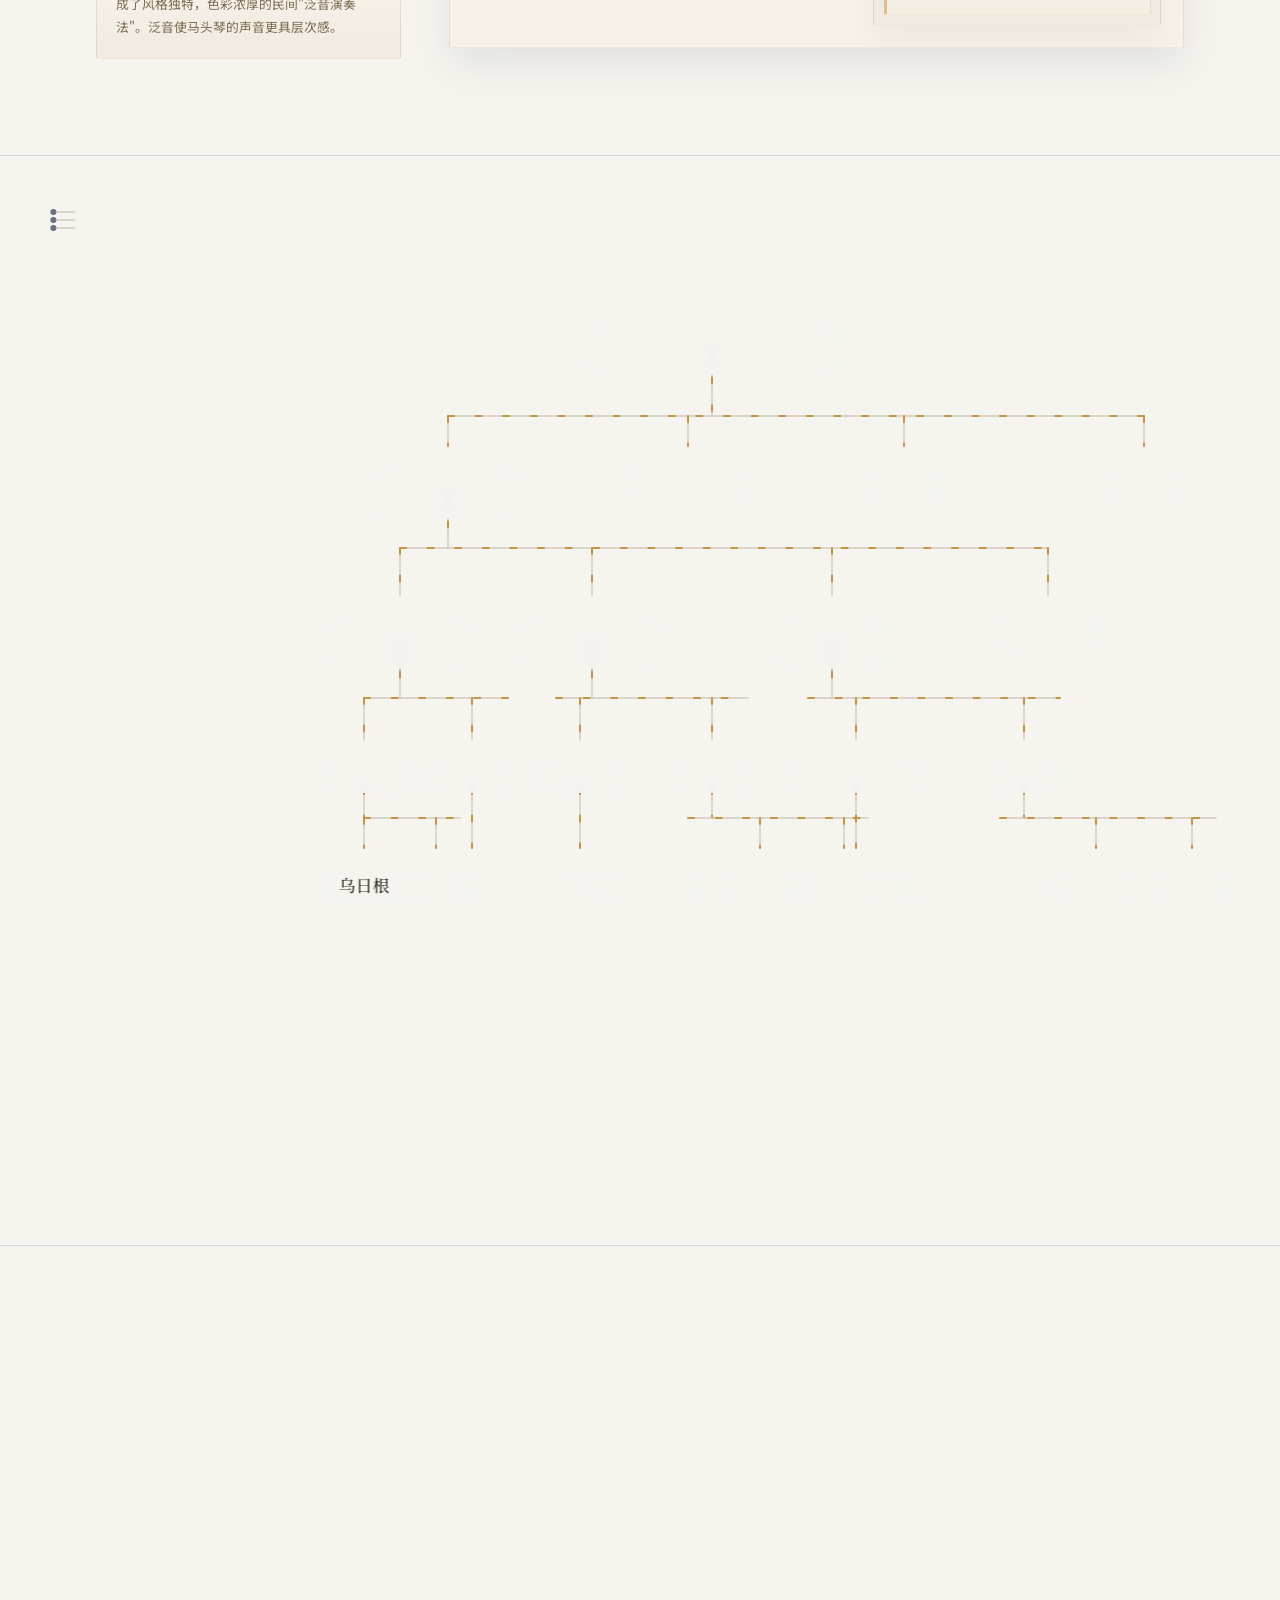
==== commit f3911751: "删除重复的历史脉络灯箱结构" ====
--- a/index.html
+++ b/index.html
@@ -1937,12 +1937,6 @@
             <div class="divider"></div>
             <div class="person-bio" id="modalBio"></div>
         </div>
-    </div>
-    
-    <!-- 历史脉络图片灯箱 -->
-    <div class="history-lightbox" id="historyLightbox">
-        <button class="lightbox-close" onclick="closeHistoryLightbox()">&times;</button>
-        <img src="" alt="历史脉络大图" class="lightbox-img" id="historyLightboxImg">
     </div>
     
     <!-- Tab Switching Script -->
